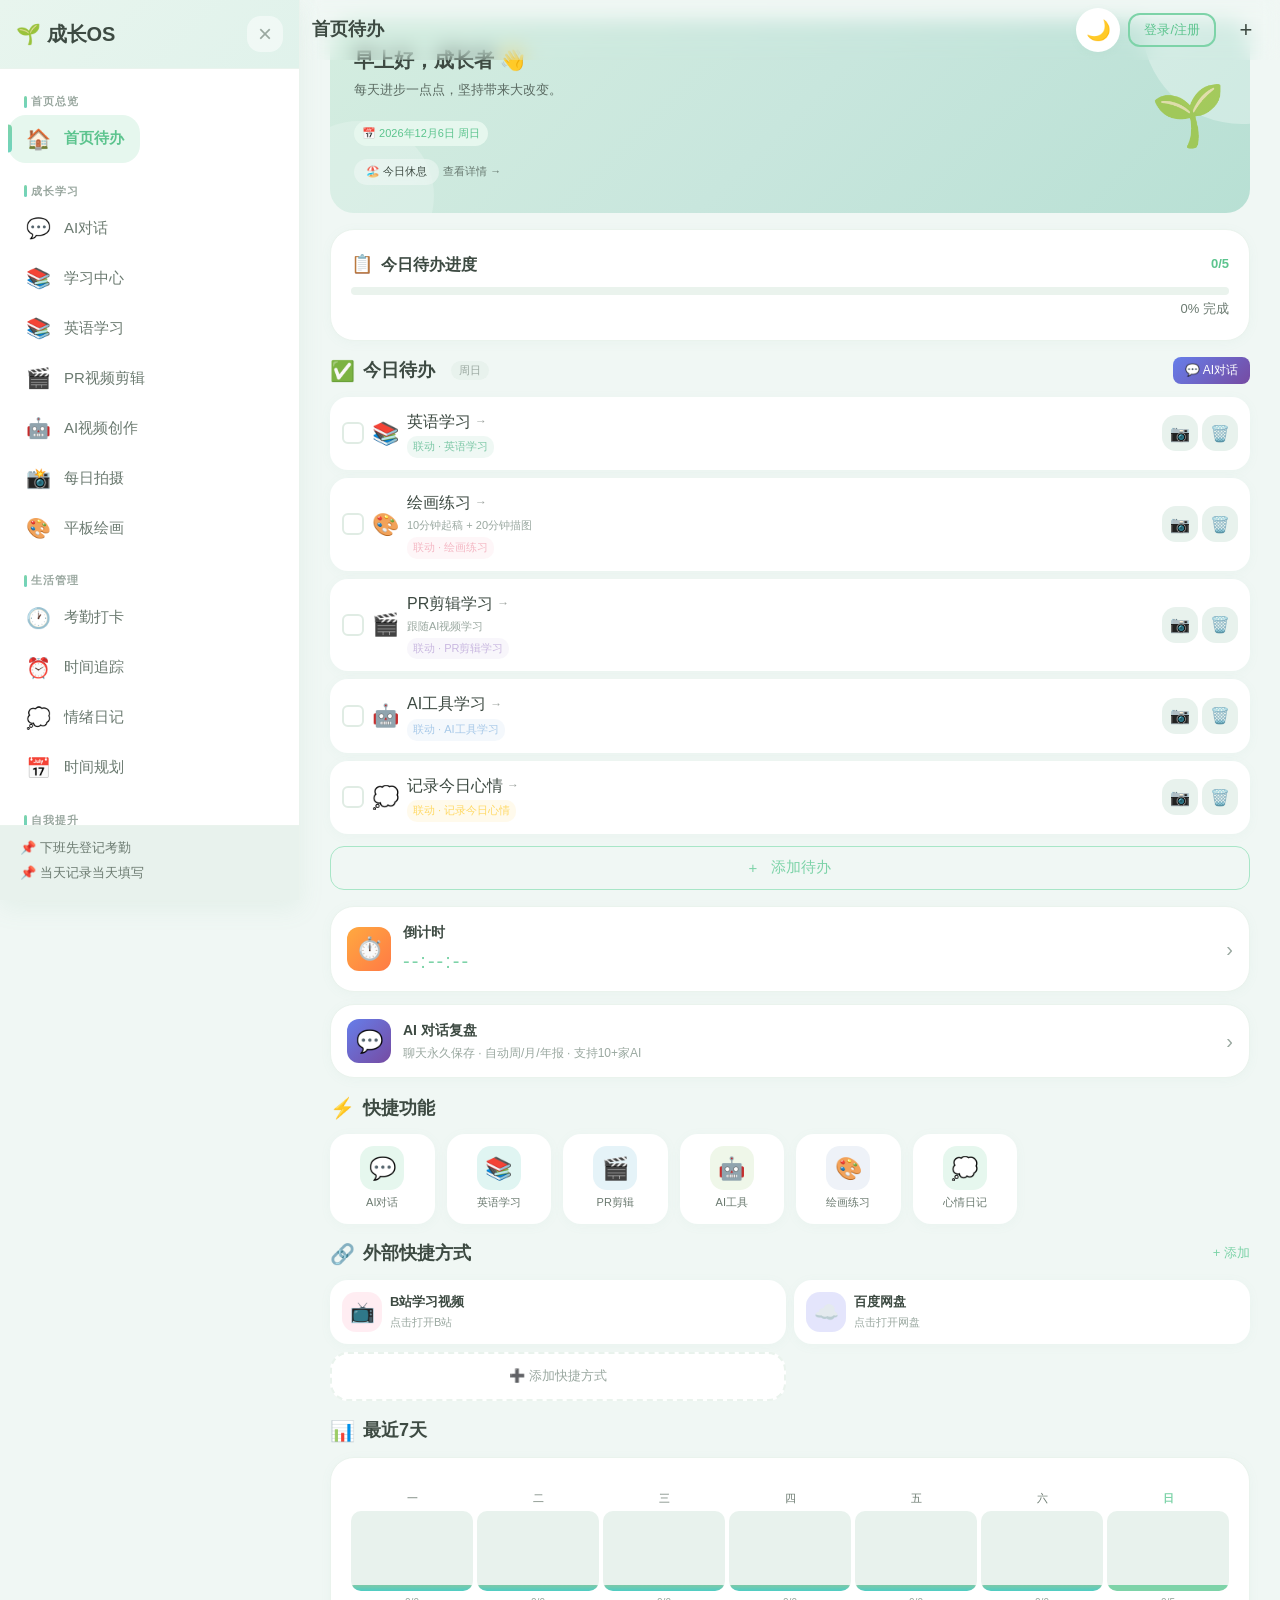
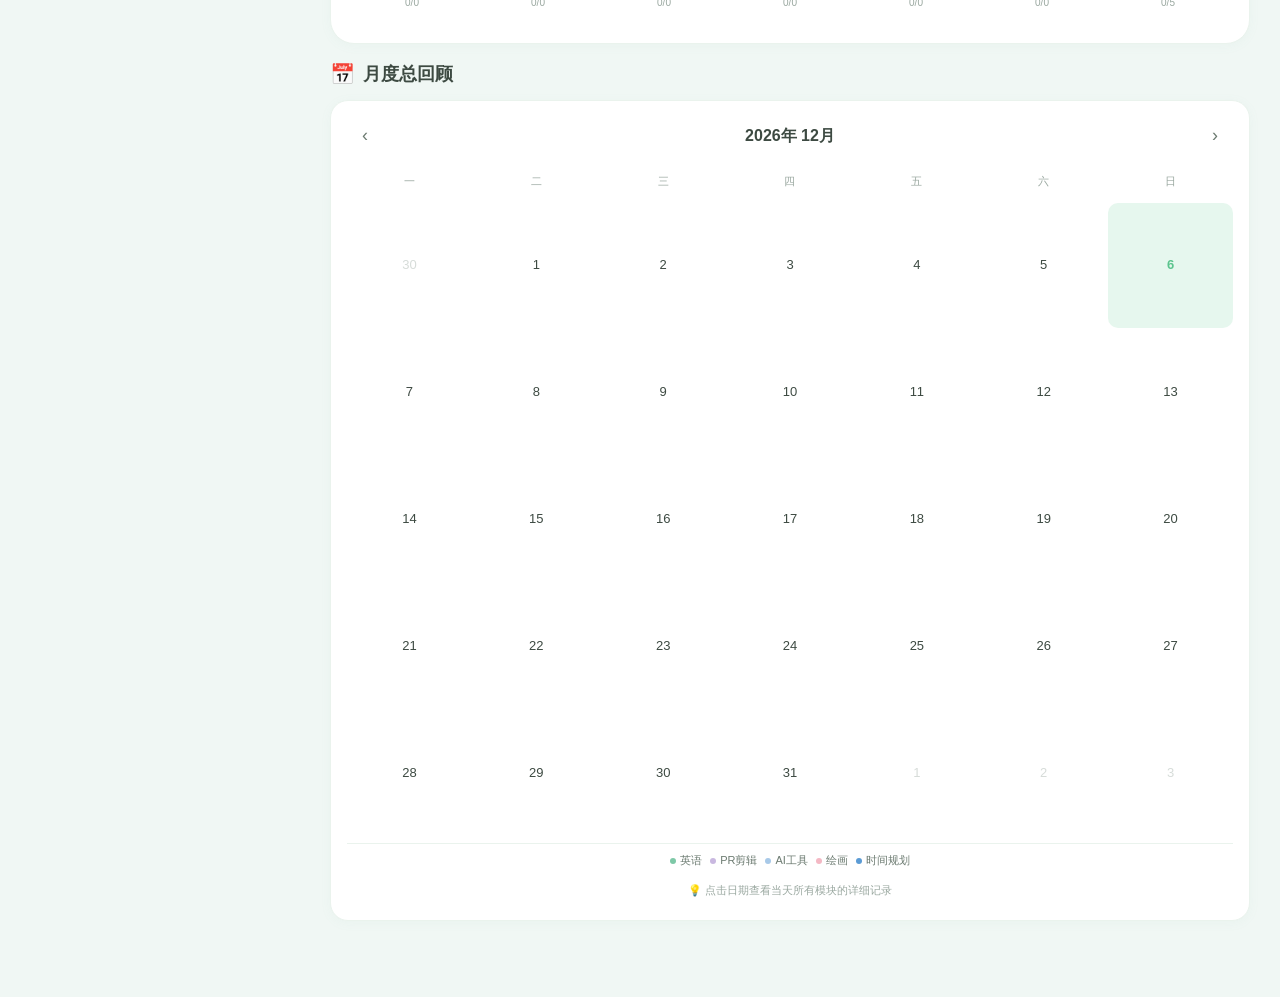
==== index.html @ b444cbfd "feat: 首页倒计时改为模块卡片样式 - 放在待办下面、AI对话上面，和AI对话卡片一样的样式 - 实时显示时间（默认显示当前时间，运行时显示倒计时） - 秒数实时跳动 - 点击跳转到时间模块的专注" ====
<!DOCTYPE html>
<html lang="zh-CN">
<head>
    <meta charset="UTF-8">
    <meta name="viewport" content="width=device-width, initial-scale=1.0, maximum-scale=1.0, user-scalable=no">
    <meta name="theme-color" content="#f8f5f0">
    <meta name="apple-mobile-web-app-capable" content="yes">
    <meta name="apple-mobile-web-app-status-bar-style" content="default">
    <meta name="apple-mobile-web-app-title" content="成长OS">
    <title>个人成长操作系统</title>
    
    
    
    
    <style>
        /* 用户菜单样式 */
        .user-menu-container {
            position: relative;
        }
        .user-avatar-btn {
            width: 36px;
            height: 36px;
            border-radius: 50%;
            border: none;
            background: linear-gradient(135deg, #7dd3a8 0%, #6fd3c0 100%);
            color: #fff;
            font-size: 14px;
            font-weight: 600;
            cursor: pointer;
            display: flex;
            align-items: center;
            justify-content: center;
            transition: all 0.3s ease;
        }
        .user-avatar-btn:hover {
            transform: scale(1.05);
            box-shadow: 0 2px 8px rgba(125, 211, 168, 0.4);
        }
        .login-btn {
            padding: 6px 14px;
            border-radius: 12px;
            border: 2px solid #7dd3a8;
            background: transparent;
            color: #5cc48e;
            font-size: 13px;
            font-weight: 500;
            cursor: pointer;
            transition: all 0.3s ease;
        }
        .login-btn:hover {
            background: #7dd3a8;
            color: #fff;
        }
        .user-dropdown {
            position: absolute;
            top: calc(100% + 8px);
            right: 0;
            min-width: 220px;
            background: #fff;
            border-radius: 14px;
            box-shadow: 0 4px 16px rgba(120, 180, 150, 0.15);
            padding: 8px;
            z-index: 1000;
            opacity: 0;
            visibility: hidden;
            transform: translateY(-8px);
            transition: all 0.2s ease;
        }
        .user-dropdown.show {
            opacity: 1;
            visibility: visible;
            transform: translateY(0);
        }
        .user-dropdown-header {
            padding: 12px;
            border-bottom: 1px solid #e0ece4;
            margin-bottom: 4px;
        }
        .user-dropdown-email {
            font-size: 13px;
            font-weight: 500;
            color: #3d4a42;
            margin-bottom: 2px;
        }
        .user-dropdown-status {
            font-size: 12px;
            color: #6b7a70;
            display: flex;
            align-items: center;
            gap: 4px;
        }
        .sync-status-dot {
            width: 6px;
            height: 6px;
            border-radius: 50%;
            background: #9aa8a0;
        }
        .sync-status-dot.syncing {
            background: #f0c987;
            animation: pulse 1.5s infinite;
        }
        .sync-status-dot.success {
            background: #7dd3a8;
        }
        .sync-status-dot.error {
            background: #e8a0a0;
        }
        @keyframes pulse {
            0%, 100% { opacity: 1; }
            50% { opacity: 0.5; }
        }
        .user-dropdown-item {
            display: flex;
            align-items: center;
            gap: 10px;
            padding: 10px 12px;
            border-radius: 10px;
            font-size: 14px;
            color: #3d4a42;
            cursor: pointer;
            transition: background 0.2s ease;
            border: none;
            background: transparent;
            width: 100%;
            text-align: left;
        }
        .user-dropdown-item:hover {
            background: #f0f7f4;
        }
        .user-dropdown-item.danger {
            color: #e57373;
        }
        .user-dropdown-item.danger:hover {
            background: #fbeaea;
        }
        .user-dropdown-divider {
            height: 1px;
            background: #e0ece4;
            margin: 4px 0;
        }
        .sync-indicator {
            display: inline-flex;
            align-items: center;
            gap: 4px;
            font-size: 12px;
        }
    </style>
  <style>

/* css/style.css */
/* ============================================
   个人成长操作系统 - 全局基础样式
   风格：柔和治愈、清新薄荷绿、大圆角、细腻阴影
   ============================================ */

/* ---------- CSS变量：浅色主题（薄荷绿治愈系） ---------- */
:root {
    /* 主色调 - 清新薄荷绿 */
    --color-bg: #f0f7f4;
    --color-bg-secondary: #e8f2ed;
    --color-surface: #ffffff;
    --color-surface-hover: #f5faf7;
    
    /* 主色 - 薄荷嫩绿 */
    --color-primary: #7dd3a8;
    --color-primary-light: #a8e6c7;
    --color-primary-dark: #5cc48e;
    --color-primary-bg: #e6f7ee;
    
    /* 辅助色 - 青薄荷 */
    --color-secondary: #7fd4c7;
    --color-secondary-light: #a8e5dc;
    --color-secondary-bg: #e0f5f2;
    
    /* 点缀色 - 淡青蓝 */
    --color-accent: #8ecde0;
    --color-accent-light: #b3e0ed;
    --color-accent-bg: #e5f3f8;
    
    /* 点缀色 - 暖黄绿 */
    --color-warm: #b8e0a0;
    --color-warm-light: #d0edbf;
    --color-warm-bg: #eff7e9;
    
    /* 点缀色 - 淡紫 */
    --color-purple: #b8c8e0;
    --color-purple-light: #d0dcf0;
    --color-purple-bg: #eef2f8;
    
    /* 渐变 - 顶部横幅 */
    --gradient-banner: linear-gradient(135deg, #d4ede0 0%, #c8e6dd 50%, #b8e0d4 100%);
    --gradient-banner-light: linear-gradient(135deg, #e8f5ee 0%, #e0f2eb 100%);
    --gradient-primary: linear-gradient(135deg, #7dd3a8 0%, #6fd3c0 100%);
    --gradient-card: linear-gradient(135deg, #ffffff 0%, #f8fcf9 100%);
    
    /* 文字颜色 */
    --color-text: #3d4a42;
    --color-text-secondary: #6b7a70;
    --color-text-muted: #9aa8a0;
    --color-text-light: #ffffff;
    
    /* 边框与分割线 */
    --color-border: #e0ece4;
    --color-border-light: #eaf3ed;
    
    /* 状态色 */
    --color-success: #7dd3a8;
    --color-success-bg: #e6f7ee;
    --color-warning: #f0c987;
    --color-warning-bg: #fdf3e2;
    --color-danger: #e8a0a0;
    --color-danger-bg: #fbeaea;
    --color-info: #7fd4c7;
    --color-info-bg: #e0f5f2;
    
    /* 阴影 - 更柔和细腻 */
    --shadow-sm: 0 2px 8px rgba(120, 180, 150, 0.06);
    --shadow-md: 0 4px 16px rgba(120, 180, 150, 0.08);
    --shadow-lg: 0 8px 24px rgba(120, 180, 150, 0.1);
    --shadow-card: 0 2px 12px rgba(120, 180, 150, 0.05);
    --shadow-hover: 0 6px 20px rgba(120, 180, 150, 0.12);
    
    /* 圆角 - 更大更圆润 */
    --radius-sm: 10px;
    --radius-md: 14px;
    --radius-lg: 18px;
    --radius-xl: 24px;
    --radius-2xl: 28px;
    --radius-full: 999px;
    
    /* 间距 - 更宽松舒适 */
    --spacing-xs: 4px;
    --spacing-sm: 8px;
    --spacing-md: 12px;
    --spacing-lg: 16px;
    --spacing-xl: 20px;
    --spacing-2xl: 24px;
    --spacing-3xl: 32px;
    
    /* 字体大小 */
    --font-xs: 11px;
    --font-sm: 13px;
    --font-base: 15px;
    --font-md: 16px;
    --font-lg: 18px;
    --font-xl: 20px;
    --font-2xl: 24px;
    --font-3xl: 28px;
    
    /* 导航高度 */
    --top-nav-height: 60px;
    --bottom-nav-height: 68px;
    --sidebar-width: 260px;
    
    /* 过渡动画 */
    --transition-fast: 0.2s ease;
    --transition-base: 0.3s ease;
    --transition-slow: 0.4s ease;
    
    /* 触控尺寸 */
    --touch-min: 44px;
}

/* ---------- 深色主题（深青+嫩绿系） ---------- */
[data-theme="dark"] {
    /* 主色调 - 深色背景 */
    --color-bg: #1a2420;
    --color-bg-secondary: #1f2b26;
    --color-surface: #24332c;
    --color-surface-hover: #2a3d34;
    
    /* 主色 - 嫩绿色（深色版更鲜亮） */
    --color-primary: #6dd49a;
    --color-primary-light: #8ee0b3;
    --color-primary-dark: #4fc485;
    --color-primary-bg: #1e3a2c;
    
    /* 辅助色 - 青色 */
    --color-secondary: #5cc9c6;
    --color-secondary-light: #7dd8d5;
    --color-secondary-bg: #1c3a39;
    
    /* 点缀色 - 青蓝色 */
    --color-accent: #6cb8d9;
    --color-accent-light: #8dcbe3;
    --color-accent-bg: #1d3340;
    
    /* 点缀色 - 暖嫩绿 */
    --color-warm: #a8d890;
    --color-warm-light: #c2e5af;
    --color-warm-bg: #2a3a22;
    
    /* 点缀色 - 青紫 */
    --color-purple: #9ab8d0;
    --color-purple-light: #b5cde0;
    --color-purple-bg: #253340;
    
    /* 文字颜色 */
    --color-text: #e0ebe4;
    --color-text-secondary: #a8b8ae;
    --color-text-muted: #7a8a80;
    --color-text-light: #ffffff;
    
    /* 边框与分割线 */
    --color-border: #35483e;
    --color-border-light: #2c3d34;
    
    /* 状态色 */
    --color-success: #6dd49a;
    --color-success-bg: #1e3a2c;
    --color-warning: #e8b86a;
    --color-warning-bg: #3a2e1c;
    --color-danger: #e08888;
    --color-danger-bg: #3a2222;
    --color-info: #5cc9c6;
    --color-info-bg: #1c3a39;
    
    /* 阴影 - 深色更柔和 */
    --shadow-sm: 0 2px 8px rgba(0, 0, 0, 0.2);
    --shadow-md: 0 4px 16px rgba(0, 0, 0, 0.25);
    --shadow-lg: 0 8px 24px rgba(0, 0, 0, 0.3);
    --shadow-card: 0 2px 12px rgba(0, 0, 0, 0.15);
}

/* 主题切换过渡动画 */
body, .card, .btn, input, textarea, select {
    transition: background-color var(--transition-base),
                color var(--transition-base),
                border-color var(--transition-base),
                box-shadow var(--transition-base);
}

/* 主题切换按钮 */
.theme-toggle {
    width: var(--touch-min);
    height: var(--touch-min);
    display: flex;
    align-items: center;
    justify-content: center;
    border: none;
    background: var(--color-surface);
    color: var(--color-text);
    border-radius: var(--radius-full);
    cursor: pointer;
    font-size: 20px;
    box-shadow: var(--shadow-sm);
    transition: all var(--transition-fast);
}

.theme-toggle:hover {
    background: var(--color-surface-hover);
    transform: scale(1.05);
}

.theme-toggle:active {
    transform: scale(0.95);
}

/* ---------- 全局重置 ---------- */
* {
    margin: 0;
    padding: 0;
    box-sizing: border-box;
    -webkit-tap-highlight-color: transparent;
}

html {
    font-size: 15px;
    -webkit-text-size-adjust: 100%;
    scroll-behavior: smooth;
}

body {
    font-family: -apple-system, BlinkMacSystemFont, "PingFang SC", "Hiragino Sans GB",
                 "Microsoft YaHei", "Helvetica Neue", Helvetica, Arial, sans-serif;
    font-size: var(--font-base);
    color: var(--color-text);
    background-color: var(--color-bg);
    line-height: 1.6;
    min-height: 100vh;
    overflow-x: hidden;
    -webkit-font-smoothing: antialiased;
    -moz-osx-font-smoothing: grayscale;
}

/* 滚动条样式 */
::-webkit-scrollbar {
    width: 6px;
    height: 6px;
}

::-webkit-scrollbar-track {
    background: transparent;
}

::-webkit-scrollbar-thumb {
    background: var(--color-border);
    border-radius: var(--radius-full);
}

::-webkit-scrollbar-thumb:hover {
    background: var(--color-text-muted);
}

/* 基础元素 */
h1, h2, h3, h4, h5, h6 {
    font-weight: 600;
    color: var(--color-text);
    line-height: 1.4;
}

h1 { font-size: var(--font-2xl); }
h2 { font-size: var(--font-xl); }
h3 { font-size: var(--font-lg); }
h4 { font-size: var(--font-md); }
h5 { font-size: var(--font-base); }
h6 { font-size: var(--font-sm); }

p {
    margin-bottom: var(--spacing-sm);
}

a {
    color: var(--color-primary-dark);
    text-decoration: none;
    transition: color var(--transition-fast);
}

a:hover {
    color: var(--color-primary);
}

img {
    max-width: 100%;
    height: auto;
    display: block;
}

ul, ol {
    list-style: none;
}

button {
    font-family: inherit;
    font-size: inherit;
    cursor: pointer;
    border: none;
    background: none;
    color: inherit;
    outline: none;
}

input, textarea, select {
    font-family: inherit;
    font-size: inherit;
    color: inherit;
    outline: none;
}

/* ---------- 布局容器 ---------- */
.main-content {
    min-height: 100vh;
    padding-top: var(--top-nav-height);
    padding-bottom: calc(var(--bottom-nav-height) + var(--spacing-md));
    transition: transform var(--transition-base);
}

.main-content.sidebar-open {
    transform: translateX(var(--sidebar-width));
}

.page-container {
    padding: var(--spacing-lg);
    max-width: 100%;
    margin: 0 auto;
}

/* ---------- 顶部导航栏 ---------- */
.top-header {
    position: fixed;
    top: 0;
    left: 0;
    right: 0;
    height: var(--top-nav-height);
    background: var(--color-surface);
    border-bottom: 1px solid var(--color-border-light);
    display: flex;
    align-items: center;
    justify-content: space-between;
    padding: 0 var(--spacing-md);
    z-index: 100;
    backdrop-filter: blur(10px);
    -webkit-backdrop-filter: blur(10px);
    background: color-mix(in srgb, var(--color-surface) 90%, transparent);
}

.header-actions {
    display: flex;
    align-items: center;
    gap: var(--spacing-sm);
}

.menu-btn,
.add-btn {
    width: var(--touch-min);
    height: var(--touch-min);
    display: flex;
    align-items: center;
    justify-content: center;
    font-size: 22px;
    color: var(--color-text);
    border-radius: var(--radius-md);
    background: none;
    border: none;
    cursor: pointer;
    transition: all var(--transition-fast);
}

.menu-btn:hover,
.add-btn:hover {
    background: var(--color-bg-secondary);
}

.menu-btn:active,
.add-btn:active {
    background: var(--color-bg-secondary);
    transform: scale(0.95);
}

.page-title {
    font-size: var(--font-lg);
    font-weight: 600;
    color: var(--color-text);
}

/* ---------- 侧边导航栏 ---------- */
.sidebar {
    position: fixed;
    top: 0;
    left: 0;
    width: var(--sidebar-width);
    height: 100vh;
    background: var(--color-surface);
    border-right: 1px solid var(--color-border-light);
    z-index: 200;
    transform: translateX(-100%);
    transition: transform var(--transition-base);
    display: flex;
    flex-direction: column;
    box-shadow: var(--shadow-lg);
}

.sidebar.open {
    transform: translateX(0);
}

.sidebar-header {
    display: flex;
    align-items: center;
    justify-content: space-between;
    padding: var(--spacing-lg);
    border-bottom: 1px solid var(--color-border-light);
    min-height: var(--top-nav-height);
    background: var(--gradient-banner-light);
}

.logo {
    font-size: var(--font-xl);
    font-weight: 700;
    color: var(--color-text);
    display: flex;
    align-items: center;
    gap: var(--spacing-sm);
}

.logo-icon {
    font-size: 24px;
}

.sidebar-close {
    width: 36px;
    height: 36px;
    display: flex;
    align-items: center;
    justify-content: center;
    font-size: 24px;
    color: var(--color-text-muted);
    border-radius: var(--radius-md);
    transition: all var(--transition-fast);
    background: rgba(255, 255, 255, 0.5);
}

.sidebar-close:hover {
    background: rgba(255, 255, 255, 0.8);
    color: var(--color-text);
}

.sidebar-close:active {
    transform: scale(0.95);
}

.sidebar-nav {
    flex: 1;
    overflow-y: auto;
    padding: var(--spacing-md) var(--spacing-sm);
}

.sidebar-nav-item {
    display: flex;
    align-items: center;
    padding: var(--spacing-md) var(--spacing-lg);
    color: var(--color-text-secondary);
    font-size: var(--font-base);
    border-radius: var(--radius-lg);
    transition: all var(--transition-fast);
    cursor: pointer;
    gap: var(--spacing-md);
    position: relative;
    margin-bottom: 2px;
}

.sidebar-nav-item .nav-icon {
    font-size: 20px;
    width: 28px;
    text-align: center;
}

.sidebar-nav-item:hover {
    background: var(--color-bg-secondary);
    color: var(--color-text);
}

.sidebar-nav-item.active {
    background: var(--color-primary-bg);
    color: var(--color-primary-dark);
    font-weight: 600;
}

.sidebar-nav-item.active::before {
    content: '';
    position: absolute;
    left: 0;
    top: 50%;
    transform: translateY(-50%);
    width: 4px;
    height: 60%;
    background: var(--gradient-primary);
    border-radius: 0 var(--radius-sm) var(--radius-sm) 0;
}

.nav-category {
    margin-bottom: var(--spacing-sm);
}

.nav-category-title {
    padding: var(--spacing-md) var(--spacing-lg) var(--spacing-xs);
    font-size: var(--font-xs);
    font-weight: 700;
    color: var(--color-text-muted);
    text-transform: uppercase;
    letter-spacing: 1px;
    display: flex;
    align-items: center;
    gap: var(--spacing-xs);
}

.nav-category-title::before {
    content: '';
    width: 3px;
    height: 12px;
    background: var(--gradient-primary);
    border-radius: var(--radius-full);
}

.sidebar-footer {
    padding: var(--spacing-md) var(--spacing-lg);
    border-top: 1px solid var(--color-border-light);
    background: var(--color-bg-secondary);
}

.global-tips {
    font-size: var(--font-sm);
    color: var(--color-text-secondary);
}

.global-tips p {
    margin-bottom: var(--spacing-xs);
    padding-left: var(--spacing-xs);
}

/* ---------- 遮罩层 ---------- */
.overlay {
    position: fixed;
    top: 0;
    left: 0;
    right: 0;
    bottom: 0;
    background: rgba(74, 69, 64, 0.4);
    z-index: 150;
    opacity: 0;
    visibility: hidden;
    transition: all var(--transition-base);
}

.overlay.show {
    opacity: 1;
    visibility: visible;
}

/* ---------- 底部导航栏 ---------- */
.bottom-nav {
    position: fixed;
    bottom: 0;
    left: 0;
    right: 0;
    height: var(--bottom-nav-height);
    background: var(--color-surface);
    border-top: 1px solid var(--color-border-light);
    display: flex;
    align-items: stretch;
    justify-content: space-around;
    z-index: 100;
    backdrop-filter: blur(10px);
    -webkit-backdrop-filter: blur(10px);
    background: color-mix(in srgb, var(--color-surface) 95%, transparent);
    padding-bottom: env(safe-area-inset-bottom);
}

.bottom-nav-item {
    flex: 1;
    display: flex;
    flex-direction: column;
    align-items: center;
    justify-content: center;
    gap: 2px;
    color: var(--color-text-muted);
    font-size: var(--font-xs);
    transition: all var(--transition-fast);
    position: relative;
}

.bottom-nav-item .nav-icon {
    font-size: 22px;
    line-height: 1;
}

.bottom-nav-item.active {
    color: var(--color-primary-dark);
}

.bottom-nav-item.active .nav-icon {
    transform: scale(1.1);
}

.bottom-nav-item:active {
    transform: scale(0.95);
}

/* ---------- 卡片式布局 ---------- */
.card {
    background: var(--color-surface);
    border-radius: var(--radius-xl);
    box-shadow: var(--shadow-card);
    padding: var(--spacing-xl);
    margin-bottom: var(--spacing-lg);
    transition: all var(--transition-base);
    border: 1px solid var(--color-border-light);
    position: relative;
    overflow: hidden;
}

.card::before {
    content: '';
    position: absolute;
    top: 0;
    left: 0;
    right: 0;
    height: 3px;
    background: var(--gradient-primary);
    opacity: 0;
    transition: opacity var(--transition-base);
}

.card:hover {
    box-shadow: var(--shadow-hover);
    transform: translateY(-2px);
}

.card:hover::before {
    opacity: 1;
}

.card-header {
    display: flex;
    align-items: center;
    justify-content: space-between;
    margin-bottom: var(--spacing-md);
}

.card-title {
    font-size: var(--font-md);
    font-weight: 600;
    color: var(--color-text);
    display: flex;
    align-items: center;
    gap: var(--spacing-sm);
}

.card-title .icon {
    font-size: var(--font-lg);
}

.card-subtitle {
    font-size: var(--font-sm);
    color: var(--color-text-muted);
    margin-top: 2px;
}

.card-body {
    color: var(--color-text-secondary);
    font-size: var(--font-base);
    line-height: 1.6;
}

.card-footer {
    margin-top: var(--spacing-md);
    padding-top: var(--spacing-md);
    border-top: 1px solid var(--color-border-light);
    display: flex;
    align-items: center;
    justify-content: space-between;
}

/* 问候横幅卡片 */
.greeting-banner {
    background: var(--gradient-banner);
    border-radius: var(--radius-xl);
    padding: var(--spacing-2xl);
    margin-bottom: var(--spacing-xl);
    position: relative;
    overflow: hidden;
    color: var(--color-text);
}

.greeting-banner::before {
    content: '';
    position: absolute;
    top: -50%;
    right: -10%;
    width: 200px;
    height: 200px;
    background: rgba(255, 255, 255, 0.3);
    border-radius: 50%;
}

.greeting-banner::after {
    content: '';
    position: absolute;
    bottom: -30%;
    left: -5%;
    width: 150px;
    height: 150px;
    background: rgba(255, 255, 255, 0.2);
    border-radius: 50%;
}

.greeting-banner-content {
    position: relative;
    z-index: 1;
}

.greeting-title {
    font-size: var(--font-xl);
    font-weight: 700;
    margin-bottom: var(--spacing-xs);
}

.greeting-subtitle {
    font-size: var(--font-sm);
    opacity: 0.8;
    margin-bottom: var(--spacing-md);
}

.greeting-date {
    display: inline-block;
    padding: var(--spacing-xs) var(--spacing-md);
    background: rgba(255, 255, 255, 0.4);
    border-radius: var(--radius-full);
    font-size: var(--font-xs);
    font-weight: 500;
    backdrop-filter: blur(10px);
}

/* 考勤快捷打卡 */
.quick-attendance {
    margin-top: var(--spacing-md);
    position: relative;
    z-index: 1;
}

.qa-buttons {
    display: flex;
    gap: var(--spacing-sm);
    margin-bottom: var(--spacing-xs);
}

.qa-btn {
    flex: 1;
    display: flex;
    flex-direction: column;
    align-items: center;
    justify-content: center;
    gap: 2px;
    padding: var(--spacing-sm) var(--spacing-md);
    background: rgba(255, 255, 255, 0.35);
    border: 1px solid rgba(255, 255, 255, 0.4);
    border-radius: var(--radius-lg);
    font-size: var(--font-xs);
    font-weight: 500;
    color: var(--color-text);
    cursor: pointer;
    backdrop-filter: blur(10px);
    transition: all var(--transition-base);
    -webkit-tap-highlight-color: transparent;
}

.qa-btn:hover:not(:disabled) {
    background: rgba(255, 255, 255, 0.5);
    transform: translateY(-1px);
}

.qa-btn:active:not(:disabled) {
    transform: translateY(0);
    background: rgba(255, 255, 255, 0.6);
}

.qa-btn:disabled {
    cursor: default;
    opacity: 0.85;
}

.qa-btn-done {
    background: rgba(255, 255, 255, 0.25);
    border-color: rgba(255, 255, 255, 0.3);
}

.qa-btn-icon {
    font-size: var(--font-md);
    line-height: 1;
}

.qa-btn-text {
    font-size: var(--font-xs);
    font-weight: 600;
}

.qa-btn-time {
    font-size: 10px;
    opacity: 0.7;
    font-weight: 400;
}

.qa-rest-day {
    display: inline-block;
    padding: var(--spacing-xs) var(--spacing-md);
    background: rgba(255, 255, 255, 0.35);
    border-radius: var(--radius-full);
    font-size: var(--font-xs);
    font-weight: 500;
    backdrop-filter: blur(10px);
    margin-bottom: var(--spacing-xs);
}

.qa-detail-link {
    display: inline-block;
    font-size: 11px;
    color: var(--color-text);
    opacity: 0.7;
    cursor: pointer;
    text-decoration: none;
    transition: opacity var(--transition-base);
    -webkit-tap-highlight-color: transparent;
}

.qa-detail-link:hover {
    opacity: 1;
}

/* 数据统计卡片 */
.stat-card {
    background: var(--color-surface);
    border-radius: var(--radius-lg);
    padding: var(--spacing-lg);
    box-shadow: var(--shadow-card);
    transition: all var(--transition-base);
    border: 1px solid var(--color-border-light);
    position: relative;
    overflow: hidden;
}

.stat-card:hover {
    box-shadow: var(--shadow-hover);
    transform: translateY(-2px);
}

.stat-card .stat-icon {
    width: 40px;
    height: 40px;
    border-radius: var(--radius-md);
    display: flex;
    align-items: center;
    justify-content: center;
    font-size: 20px;
    margin-bottom: var(--spacing-sm);
}

.stat-card .stat-value {
    font-size: var(--font-2xl);
    font-weight: 700;
    color: var(--color-text);
    line-height: 1.2;
    margin-bottom: var(--spacing-xs);
}

.stat-card .stat-label {
    font-size: var(--font-sm);
    color: var(--color-text-muted);
}

.stat-card .stat-trend {
    font-size: var(--font-xs);
    margin-top: var(--spacing-xs);
}

.stat-card .stat-trend.up {
    color: var(--color-success);
}

.stat-card .stat-trend.down {
    color: var(--color-danger);
}

/* ---------- 按钮样式 ---------- */
.btn {
    display: inline-flex;
    align-items: center;
    justify-content: center;
    gap: var(--spacing-sm);
    padding: var(--spacing-sm) var(--spacing-lg);
    font-size: var(--font-base);
    font-weight: 500;
    border-radius: var(--radius-md);
    border: none;
    cursor: pointer;
    transition: all var(--transition-fast);
    min-height: var(--touch-min);
    text-align: center;
    white-space: nowrap;
    user-select: none;
}

.btn:active {
    transform: scale(0.97);
}

.btn-primary {
    background: var(--color-primary);
    color: var(--color-text-light);
    box-shadow: 0 2px 8px rgba(126, 200, 167, 0.3);
}

.btn-primary:hover {
    background: var(--color-primary-dark);
}

.btn-secondary {
    background: var(--color-secondary-bg);
    color: var(--color-secondary);
}

.btn-secondary:hover {
    background: var(--color-secondary-light);
    color: var(--color-text-light);
}

.btn-outline {
    background: transparent;
    color: var(--color-primary);
    border: 1.5px solid var(--color-primary-light);
}

.btn-outline:hover {
    background: var(--color-primary-bg);
}

.btn-ghost {
    background: var(--color-bg-secondary);
    color: var(--color-text-secondary);
}

.btn-ghost:hover {
    background: var(--color-border-light);
    color: var(--color-text);
}

.btn-danger {
    background: var(--color-danger-bg);
    color: var(--color-danger);
}

.btn-danger:hover {
    background: var(--color-danger);
    color: var(--color-text-light);
}

.btn-sm {
    padding: var(--spacing-xs) var(--spacing-md);
    font-size: var(--font-sm);
    min-height: 32px;
    border-radius: var(--radius-sm);
}

.btn-lg {
    padding: var(--spacing-md) var(--spacing-2xl);
    font-size: var(--font-md);
    min-height: 52px;
    border-radius: var(--radius-lg);
}

.btn-block {
    display: flex;
    width: 100%;
}

.btn-icon {
    width: var(--touch-min);
    height: var(--touch-min);
    padding: 0;
    border-radius: var(--radius-md);
    font-size: 18px;
}

.btn-icon.btn-sm {
    width: 32px;
    height: 32px;
    font-size: 14px;
}

.btn:disabled {
    opacity: 0.5;
    cursor: not-allowed;
    transform: none;
}

/* ---------- 输入框样式 ---------- */
.form-group {
    margin-bottom: var(--spacing-lg);
}

.form-label {
    display: block;
    font-size: var(--font-sm);
    font-weight: 500;
    color: var(--color-text-secondary);
    margin-bottom: var(--spacing-xs);
}

.form-input,
.form-textarea,
.form-select {
    width: 100%;
    padding: var(--spacing-sm) var(--spacing-md);
    font-size: var(--font-base);
    color: var(--color-text);
    background: var(--color-bg-secondary);
    border: 1.5px solid var(--color-border-light);
    border-radius: var(--radius-md);
    transition: all var(--transition-fast);
    min-height: var(--touch-min);
}

.form-input:focus,
.form-textarea:focus,
.form-select:focus {
    border-color: var(--color-primary-light);
    background: var(--color-surface);
    box-shadow: 0 0 0 3px var(--color-primary-bg);
}

.form-input::placeholder,
.form-textarea::placeholder {
    color: var(--color-text-muted);
}

.form-textarea {
    resize: vertical;
    min-height: 100px;
    line-height: 1.6;
    padding-top: var(--spacing-md);
}

.form-select {
    appearance: none;
    -webkit-appearance: none;
    background-image: url("data:image/svg+xml,%3Csvg xmlns='http://www.w3.org/2000/svg' width='12' height='12' viewBox='0 0 12 12'%3E%3Cpath fill='%23a8a39d' d='M6 8L1 3h10z'/%3E%3C/svg%3E");
    background-repeat: no-repeat;
    background-position: right var(--spacing-md) center;
    padding-right: var(--spacing-2xl);
    cursor: pointer;
}

.form-input.error,
.form-textarea.error,
.form-select.error {
    border-color: var(--color-danger);
    background: var(--color-danger-bg);
}

.form-error {
    font-size: var(--font-xs);
    color: var(--color-danger);
    margin-top: var(--spacing-xs);
}

.form-hint {
    font-size: var(--font-xs);
    color: var(--color-text-muted);
    margin-top: var(--spacing-xs);
}

/* 输入框前缀/后缀 */
.input-group {
    display: flex;
    align-items: stretch;
    border: 1.5px solid var(--color-border-light);
    border-radius: var(--radius-md);
    overflow: hidden;
    background: var(--color-bg-secondary);
    transition: all var(--transition-fast);
}

.input-group:focus-within {
    border-color: var(--color-primary-light);
    background: var(--color-surface);
    box-shadow: 0 0 0 3px var(--color-primary-bg);
}

.input-group .form-input {
    border: none;
    background: transparent;
    flex: 1;
}

.input-group .form-input:focus {
    box-shadow: none;
}

.input-group-prepend,
.input-group-append {
    display: flex;
    align-items: center;
    padding: 0 var(--spacing-md);
    color: var(--color-text-muted);
    font-size: var(--font-base);
    background: transparent;
}

/* ---------- 复选框与单选框 ---------- */
.checkbox,
.radio {
    display: inline-flex;
    align-items: center;
    gap: var(--spacing-sm);
    cursor: pointer;
    user-select: none;
    min-height: var(--touch-min);
    font-size: var(--font-base);
    color: var(--color-text);
}

.checkbox input,
.radio input {
    position: absolute;
    opacity: 0;
    width: 0;
    height: 0;
}

.checkbox-mark,
.radio-mark {
    width: 22px;
    height: 22px;
    border: 2px solid var(--color-border);
    border-radius: var(--radius-sm);
    background: var(--color-surface);
    display: flex;
    align-items: center;
    justify-content: center;
    transition: all var(--transition-fast);
    flex-shrink: 0;
}

.radio-mark {
    border-radius: 50%;
}

.checkbox input:checked + .checkbox-mark,
.radio input:checked + .radio-mark {
    background: var(--color-primary);
    border-color: var(--color-primary);
}

.checkbox input:checked + .checkbox-mark::after {
    content: '✓';
    color: white;
    font-size: 14px;
    font-weight: bold;
    line-height: 1;
}

.radio input:checked + .radio-mark::after {
    content: '';
    width: 8px;
    height: 8px;
    background: white;
    border-radius: 50%;
}

.checkbox input:focus + .checkbox-mark,
.radio input:focus + .radio-mark {
    box-shadow: 0 0 0 3px var(--color-primary-bg);
}

.checkbox input:disabled + .checkbox-mark,
.radio input:disabled + .radio-mark {
    opacity: 0.5;
    cursor: not-allowed;
}

/* 开关样式 */
.switch {
    position: relative;
    display: inline-block;
    width: 48px;
    height: 28px;
    flex-shrink: 0;
}

.switch input {
    opacity: 0;
    width: 0;
    height: 0;
}

.switch-slider {
    position: absolute;
    cursor: pointer;
    top: 0;
    left: 0;
    right: 0;
    bottom: 0;
    background-color: var(--color-border);
    border-radius: var(--radius-full);
    transition: var(--transition-fast);
}

.switch-slider::before {
    position: absolute;
    content: "";
    height: 22px;
    width: 22px;
    left: 3px;
    bottom: 3px;
    background-color: white;
    border-radius: 50%;
    transition: var(--transition-fast);
    box-shadow: var(--shadow-sm);
}

.switch input:checked + .switch-slider {
    background-color: var(--color-primary);
}

.switch input:checked + .switch-slider::before {
    transform: translateX(20px);
}

/* ---------- 模态框 ---------- */
.modal {
    position: fixed;
    top: 0;
    left: 0;
    right: 0;
    bottom: 0;
    z-index: 300;
    display: flex;
    align-items: center;
    justify-content: center;
    padding: var(--spacing-lg);
    opacity: 0;
    visibility: hidden;
    transition: all var(--transition-base);
}

.modal.show {
    opacity: 1;
    visibility: visible;
}

.modal::before {
    content: '';
    position: absolute;
    top: 0;
    left: 0;
    right: 0;
    bottom: 0;
    background: rgba(74, 69, 64, 0.5);
    backdrop-filter: blur(4px);
}

.modal-content {
    position: relative;
    background: var(--color-surface);
    border-radius: var(--radius-xl);
    width: 100%;
    max-width: 480px;
    max-height: 85vh;
    overflow: hidden;
    display: flex;
    flex-direction: column;
    transform: translateY(20px) scale(0.95);
    transition: transform var(--transition-base);
    box-shadow: var(--shadow-lg);
}

.modal.show .modal-content {
    transform: translateY(0) scale(1);
}

.modal-header {
    display: flex;
    align-items: center;
    justify-content: space-between;
    padding: var(--spacing-lg);
    border-bottom: 1px solid var(--color-border-light);
    flex-shrink: 0;
}

.modal-header h3 {
    font-size: var(--font-lg);
    font-weight: 600;
}

.modal-close {
    width: 36px;
    height: 36px;
    display: flex;
    align-items: center;
    justify-content: center;
    font-size: 24px;
    color: var(--color-text-muted);
    border-radius: var(--radius-sm);
    transition: all var(--transition-fast);
}

.modal-close:active {
    background: var(--color-bg-secondary);
}

.modal-body {
    padding: var(--spacing-lg);
    overflow-y: auto;
    flex: 1;
}

.modal-footer {
    padding: var(--spacing-md) var(--spacing-lg);
    border-top: 1px solid var(--color-border-light);
    display: flex;
    gap: var(--spacing-md);
    justify-content: flex-end;
    flex-shrink: 0;
}

/* 登录/注册弹窗样式 */
.auth-form {
    display: none;
}
.auth-form.active {
    display: block;
}
.auth-form .form-group {
    margin-bottom: 16px;
}
.auth-form .form-label {
    display: block;
    font-size: 14px;
    font-weight: 500;
    color: var(--color-text-primary);
    margin-bottom: 6px;
}
.auth-form .form-input {
    width: 100%;
    padding: 10px 14px;
    font-size: 15px;
    border: 2px solid var(--color-border-light);
    border-radius: 12px;
    background: var(--color-bg-secondary);
    color: var(--color-text-primary);
    transition: all 0.3s ease;
    outline: none;
}
.auth-form .form-input:focus {
    border-color: var(--color-primary);
    background: var(--color-bg-primary);
}
.auth-form .form-input.error {
    border-color: #ef4444;
}
.auth-form .error-message {
    display: none;
    color: #ef4444;
    font-size: 12px;
    margin-top: 4px;
}
.auth-form .error-message.show {
    display: block;
}
.auth-form .btn-block {
    width: 100%;
    margin-top: 8px;
}
.auth-switch {
    text-align: center;
    font-size: 13px;
    color: var(--color-text-secondary);
    margin-top: 12px;
}
.auth-switch a {
    color: var(--color-primary);
    text-decoration: none;
}
.password-strength {
    display: flex;
    align-items: center;
    gap: 6px;
    margin-top: 8px;
}
.strength-bar {
    flex: 1;
    height: 4px;
    background: var(--color-border-light);
    border-radius: 2px;
    transition: all 0.3s ease;
}
.strength-bar.weak { background: #ef4444; }
.strength-bar.medium { background: #f59e0b; }
.strength-bar.strong { background: #10b981; }
#strengthText {
    font-size: 12px;
    color: var(--color-text-secondary);
    min-width: 70px;
    text-align: right;
}

/* 底部弹出式模态框（移动端友好） */
.modal-bottom .modal-content {
    position: fixed;
    bottom: 0;
    left: 0;
    right: 0;
    max-width: 100%;
    max-height: 90vh;
    border-radius: var(--radius-xl) var(--radius-xl) 0 0;
    transform: translateY(100%);
}

.modal-bottom.show .modal-content {
    transform: translateY(0);
}

/* ---------- Toast提示 ---------- */
.toast {
    position: fixed;
    top: 50%;
    left: 50%;
    transform: translate(-50%, -50%) scale(0.9);
    background: rgba(74, 69, 64, 0.9);
    color: white;
    padding: var(--spacing-md) var(--spacing-xl);
    border-radius: var(--radius-lg);
    font-size: var(--font-base);
    z-index: 500;
    opacity: 0;
    visibility: hidden;
    transition: all var(--transition-base);
    max-width: 80%;
    text-align: center;
    backdrop-filter: blur(10px);
    -webkit-backdrop-filter: blur(10px);
}

.toast.show {
    opacity: 1;
    visibility: visible;
    transform: translate(-50%, -50%) scale(1);
}

.toast.success {
    background: rgba(126, 200, 167, 0.95);
}

.toast.error {
    background: rgba(232, 160, 160, 0.95);
}

.toast.warning {
    background: rgba(240, 201, 135, 0.95);
    color: var(--color-text);
}

/* ---------- 进度条 ---------- */
.progress {
    width: 100%;
    height: 8px;
    background: var(--color-border-light);
    border-radius: var(--radius-full);
    overflow: hidden;
}

.progress-bar {
    height: 100%;
    background: linear-gradient(90deg, var(--color-primary-light), var(--color-primary));
    border-radius: var(--radius-full);
    transition: width var(--transition-slow) ease;
    position: relative;
}

.progress-bar::after {
    content: '';
    position: absolute;
    top: 0;
    left: 0;
    right: 0;
    bottom: 0;
    background: linear-gradient(90deg, transparent, rgba(255,255,255,0.3), transparent);
    animation: progressShine 2s infinite;
}

@keyframes progressShine {
    0% { transform: translateX(-100%); }
    100% { transform: translateX(100%); }
}

.progress-lg {
    height: 12px;
}

.progress-sm {
    height: 4px;
}

/* 圆形进度 */
.progress-circle {
    position: relative;
    width: 80px;
    height: 80px;
}

.progress-circle svg {
    transform: rotate(-90deg);
    width: 100%;
    height: 100%;
}

.progress-circle-bg {
    fill: none;
    stroke: var(--color-border-light);
    stroke-width: 6;
}

.progress-circle-fill {
    fill: none;
    stroke: var(--color-primary);
    stroke-width: 6;
    stroke-linecap: round;
    stroke-dasharray: 220;
    stroke-dashoffset: 220;
    transition: stroke-dashoffset var(--transition-slow) ease;
}

.progress-circle-text {
    position: absolute;
    top: 50%;
    left: 50%;
    transform: translate(-50%, -50%);
    font-size: var(--font-md);
    font-weight: 600;
    color: var(--color-text);
}

/* ---------- 通用工具类 ---------- */
.text-center { text-align: center; }
.text-right { text-align: right; }
.text-left { text-align: left; }

.text-primary { color: var(--color-primary); }
.text-secondary { color: var(--color-text-secondary); }
.text-muted { color: var(--color-text-muted); }
.text-danger { color: var(--color-danger); }
.text-success { color: var(--color-success); }
.text-warning { color: var(--color-warning); }

.font-bold { font-weight: 700; }
.font-medium { font-weight: 500; }
.font-light { font-weight: 300; }

.text-sm { font-size: var(--font-sm); }
.text-base { font-size: var(--font-base); }
.text-lg { font-size: var(--font-lg); }
.text-xl { font-size: var(--font-xl); }
.text-2xl { font-size: var(--font-2xl); }

.flex { display: flex; }
.flex-col { flex-direction: column; }
.items-center { align-items: center; }
.justify-center { justify-content: center; }
.justify-between { justify-content: space-between; }
.justify-around { justify-content: space-around; }
.flex-wrap { flex-wrap: wrap; }
.flex-1 { flex: 1; }
.gap-xs { gap: var(--spacing-xs); }
.gap-sm { gap: var(--spacing-sm); }
.gap-md { gap: var(--spacing-md); }
.gap-lg { gap: var(--spacing-lg); }

.mt-xs { margin-top: var(--spacing-xs); }
.mt-sm { margin-top: var(--spacing-sm); }
.mt-md { margin-top: var(--spacing-md); }
.mt-lg { margin-top: var(--spacing-lg); }
.mt-xl { margin-top: var(--spacing-xl); }
.mb-xs { margin-bottom: var(--spacing-xs); }
.mb-sm { margin-bottom: var(--spacing-sm); }
.mb-md { margin-bottom: var(--spacing-md); }
.mb-lg { margin-bottom: var(--spacing-lg); }
.mb-xl { margin-bottom: var(--spacing-xl); }
.ml-sm { margin-left: var(--spacing-sm); }
.mr-sm { margin-right: var(--spacing-sm); }

.p-sm { padding: var(--spacing-sm); }
.p-md { padding: var(--spacing-md); }
.p-lg { padding: var(--spacing-lg); }

.w-full { width: 100%; }
.h-full { height: 100%; }

.hidden { display: none; }
.visible { visibility: visible; }
.invisible { visibility: hidden; }

.truncate {
    overflow: hidden;
    text-overflow: ellipsis;
    white-space: nowrap;
}

.line-clamp-2 {
    display: -webkit-box;
    -webkit-line-clamp: 2;
    -webkit-box-orient: vertical;
    overflow: hidden;
}

.line-clamp-3 {
    display: -webkit-box;
    -webkit-line-clamp: 3;
    -webkit-box-orient: vertical;
    overflow: hidden;
}

/* 空状态 */
.empty-state {
    text-align: center;
    padding: var(--spacing-3xl) var(--spacing-lg);
    color: var(--color-text-muted);
}

.empty-state-icon {
    font-size: 48px;
    margin-bottom: var(--spacing-md);
    opacity: 0.6;
}

.empty-state-text {
    font-size: var(--font-base);
    margin-bottom: var(--spacing-md);
}

/* 骨架屏动画 */
.skeleton {
    background: linear-gradient(90deg, var(--color-bg-secondary) 25%, var(--color-border-light) 50%, var(--color-bg-secondary) 75%);
    background-size: 200% 100%;
    animation: skeleton-loading 1.5s infinite;
    border-radius: var(--radius-sm);
}

@keyframes skeleton-loading {
    0% { background-position: 200% 0; }
    100% { background-position: -200% 0; }
}

/* ---------- 响应式：平板及以上 ---------- */
@media (min-width: 768px) {
    :root {
        --sidebar-width: 300px;
    }
    
    .page-container {
        max-width: 720px;
        padding: var(--spacing-xl);
    }
    
    .bottom-nav {
        display: none;
    }
    
    .main-content {
        padding-bottom: var(--spacing-xl);
    }
    
    .sidebar {
        transform: translateX(0);
    }
    
    .main-content {
        margin-left: var(--sidebar-width);
        padding-top: 0;
    }
    
    .top-header {
        left: var(--sidebar-width);
        background: transparent;
        border-bottom-color: transparent;
    }
    
    .menu-btn {
        display: none;
    }
}

/* ---------- 响应式：桌面端 ---------- */
@media (min-width: 1024px) {
    .page-container {
        max-width: 960px;
    }
}

/* ---------- 深色模式支持（可选） ---------- */
@media (prefers-color-scheme: dark) {
    /* 深色模式预留，当前版本暂不启用 */
}

/* css/modules.css */
/* ============================================
   个人成长操作系统 - 各模块通用样式
   包含：数据卡片网格、图表容器、日历组件、
        列表项、表单、标签/徽章、分区标题等
   ============================================ */

/* ---------- 分区标题样式 ---------- */
.section-title {
    display: flex;
    align-items: center;
    justify-content: space-between;
    margin-bottom: var(--spacing-md);
    margin-top: var(--spacing-lg);
}

.section-title:first-child {
    margin-top: 0;
}

.section-title h2 {
    font-size: var(--font-lg);
    font-weight: 600;
    color: var(--color-text);
    display: flex;
    align-items: center;
    gap: var(--spacing-sm);
}

.section-title h2 .title-icon {
    font-size: var(--font-xl);
}

.section-title .section-action {
    font-size: var(--font-sm);
    color: var(--color-primary);
    cursor: pointer;
    display: flex;
    align-items: center;
    gap: 2px;
    transition: all var(--transition-fast);
}

.section-title .section-action:active {
    opacity: 0.7;
}

.section-subtitle {
    font-size: var(--font-sm);
    color: var(--color-text-muted);
    margin-top: -4px;
    margin-bottom: var(--spacing-md);
    padding-left: 2px;
}

/* 分区标题 - 带下划线装饰 */
.section-title-decorated {
    position: relative;
    padding-left: var(--spacing-md);
    margin-bottom: var(--spacing-lg);
    margin-top: var(--spacing-xl);
}

.section-title-decorated::before {
    content: '';
    position: absolute;
    left: 0;
    top: 50%;
    transform: translateY(-50%);
    width: 4px;
    height: 60%;
    background: linear-gradient(to bottom, var(--color-primary), var(--color-secondary));
    border-radius: var(--radius-full);
}

.section-title-decorated h2 {
    font-size: var(--font-lg);
    font-weight: 600;
}

/* ---------- 数据卡片网格布局 ---------- */
.stats-grid {
    display: grid;
    grid-template-columns: repeat(2, 1fr);
    gap: var(--spacing-md);
    margin-bottom: var(--spacing-xl);
}

.stats-card {
    background: var(--color-surface);
    border-radius: var(--radius-xl);
    padding: var(--spacing-lg);
    box-shadow: var(--shadow-card);
    transition: all var(--transition-base);
    position: relative;
    overflow: hidden;
    border: 1px solid var(--color-border-light);
    cursor: pointer;
}

.stats-card:hover {
    box-shadow: var(--shadow-hover);
    transform: translateY(-2px);
}

.stats-card:active {
    transform: scale(0.98);
}

.stats-card::before {
    content: '';
    position: absolute;
    top: 0;
    left: 0;
    right: 0;
    height: 4px;
    background: var(--gradient-primary);
    opacity: 0.8;
}

.stats-card.color-green::before { background: linear-gradient(90deg, var(--color-primary), var(--color-primary-light)); }
.stats-card.color-pink::before { background: linear-gradient(90deg, var(--color-secondary), var(--color-secondary-light)); }
.stats-card.color-blue::before { background: linear-gradient(90deg, var(--color-accent), var(--color-accent-light)); }
.stats-card.color-orange::before { background: linear-gradient(90deg, var(--color-warm), var(--color-warm-light)); }
.stats-card.color-purple::before { background: linear-gradient(90deg, var(--color-purple), var(--color-purple-light)); }

.stats-card-icon {
    width: 44px;
    height: 44px;
    border-radius: var(--radius-lg);
    display: flex;
    align-items: center;
    justify-content: center;
    font-size: 22px;
    margin-bottom: var(--spacing-sm);
    background: var(--color-primary-bg);
}

.stats-card.color-green .stats-card-icon { background: var(--color-primary-bg); }
.stats-card.color-pink .stats-card-icon { background: var(--color-secondary-bg); }
.stats-card.color-blue .stats-card-icon { background: var(--color-accent-bg); }
.stats-card.color-orange .stats-card-icon { background: var(--color-warm-bg); }
.stats-card.color-purple .stats-card-icon { background: var(--color-purple-bg); }

.stats-card-value {
    font-size: var(--font-2xl);
    font-weight: 700;
    color: var(--color-text);
    line-height: 1.2;
    margin-bottom: 4px;
}

.stats-card-value .unit {
    font-size: var(--font-sm);
    font-weight: 400;
    color: var(--color-text-muted);
    margin-left: 2px;
}

.stats-card-label {
    font-size: var(--font-sm);
    color: var(--color-text-secondary);
    margin-bottom: var(--spacing-xs);
    font-weight: 500;
}

.stats-card-trend {
    display: inline-flex;
    align-items: center;
    gap: 2px;
    font-size: var(--font-xs);
    padding: 2px 8px;
    border-radius: var(--radius-full);
    background: var(--color-success-bg);
    color: var(--color-success);
    font-weight: 500;
}

.stats-card-trend.down {
    background: var(--color-danger-bg);
    color: var(--color-danger);
}

.stats-card-trend.neutral {
    background: var(--color-bg-secondary);
    color: var(--color-text-muted);
}

/* 三列网格（平板及以上） */
@media (min-width: 640px) {
    .stats-grid {
        grid-template-columns: repeat(3, 1fr);
    }
}

@media (min-width: 1024px) {
    .stats-grid {
        grid-template-columns: repeat(4, 1fr);
    }
}

/* ---------- 图表容器样式 ---------- */
.chart-container {
    background: var(--color-surface);
    border-radius: var(--radius-lg);
    padding: var(--spacing-lg);
    box-shadow: var(--shadow-card);
    margin-bottom: var(--spacing-lg);
}

.chart-header {
    display: flex;
    align-items: center;
    justify-content: space-between;
    margin-bottom: var(--spacing-md);
}

.chart-title {
    font-size: var(--font-md);
    font-weight: 600;
    color: var(--color-text);
    display: flex;
    align-items: center;
    gap: var(--spacing-sm);
}

.chart-actions {
    display: flex;
    gap: var(--spacing-xs);
}

.chart-tab {
    padding: var(--spacing-xs) var(--spacing-sm);
    font-size: var(--font-xs);
    color: var(--color-text-muted);
    background: transparent;
    border-radius: var(--radius-sm);
    transition: all var(--transition-fast);
    cursor: pointer;
}

.chart-tab.active {
    background: var(--color-primary-bg);
    color: var(--color-primary-dark);
    font-weight: 500;
}

.chart-body {
    position: relative;
    width: 100%;
    min-height: 200px;
}

.chart-canvas {
    width: 100%;
    height: 100%;
}

/* 图表图例 */
.chart-legend {
    display: flex;
    flex-wrap: wrap;
    gap: var(--spacing-md);
    margin-top: var(--spacing-md);
    padding-top: var(--spacing-md);
    border-top: 1px solid var(--color-border-light);
}

.chart-legend-item {
    display: flex;
    align-items: center;
    gap: var(--spacing-xs);
    font-size: var(--font-sm);
    color: var(--color-text-secondary);
}

.legend-dot {
    width: 10px;
    height: 10px;
    border-radius: 50%;
    flex-shrink: 0;
}

.legend-dot.primary { background: var(--color-primary); }
.legend-dot.secondary { background: var(--color-secondary); }
.legend-dot.accent { background: var(--color-accent); }
.legend-dot.warm { background: var(--color-warm); }
.legend-dot.purple { background: var(--color-purple); }

/* 环形图容器 */
.donut-chart-wrapper {
    display: flex;
    align-items: center;
    gap: var(--spacing-lg);
}

.donut-chart {
    width: 120px;
    height: 120px;
    flex-shrink: 0;
    position: relative;
}

.donut-chart-center {
    position: absolute;
    top: 50%;
    left: 50%;
    transform: translate(-50%, -50%);
    text-align: center;
}

.donut-chart-center .value {
    font-size: var(--font-xl);
    font-weight: 700;
    color: var(--color-text);
}

.donut-chart-center .label {
    font-size: var(--font-xs);
    color: var(--color-text-muted);
}

.donut-chart-legend {
    flex: 1;
    display: flex;
    flex-direction: column;
    gap: var(--spacing-sm);
}

/* ---------- 日历组件样式 ---------- */
.calendar {
    background: var(--color-surface);
    border-radius: var(--radius-lg);
    padding: var(--spacing-lg);
    box-shadow: var(--shadow-card);
    margin-bottom: var(--spacing-lg);
}

.calendar-header {
    display: flex;
    align-items: center;
    justify-content: space-between;
    margin-bottom: var(--spacing-md);
}

.calendar-nav-btn {
    width: 36px;
    height: 36px;
    display: flex;
    align-items: center;
    justify-content: center;
    border-radius: var(--radius-md);
    color: var(--color-text-secondary);
    font-size: 18px;
    transition: all var(--transition-fast);
}

.calendar-nav-btn:active {
    background: var(--color-bg-secondary);
}

.calendar-title {
    font-size: var(--font-md);
    font-weight: 600;
    color: var(--color-text);
}

.calendar-weekdays {
    display: grid;
    grid-template-columns: repeat(7, 1fr);
    gap: 2px;
    margin-bottom: var(--spacing-xs);
}

.calendar-weekday {
    text-align: center;
    font-size: var(--font-xs);
    font-weight: 500;
    color: var(--color-text-muted);
    padding: var(--spacing-sm) 0;
}

.calendar-weekday.weekend {
    color: var(--color-secondary);
}

.calendar-days {
    display: grid;
    grid-template-columns: repeat(7, 1fr);
    gap: 2px;
}

.calendar-day {
    aspect-ratio: 1;
    display: flex;
    flex-direction: column;
    align-items: center;
    justify-content: center;
    font-size: var(--font-sm);
    color: var(--color-text);
    border-radius: var(--radius-sm);
    cursor: pointer;
    transition: all var(--transition-fast);
    position: relative;
    gap: 2px;
}

.calendar-day:hover {
    background: var(--color-bg-secondary);
}

.calendar-day.other-month {
    color: var(--color-text-muted);
    opacity: 0.4;
}

.calendar-day.today {
    background: var(--color-primary-bg);
    color: var(--color-primary-dark);
    font-weight: 600;
}

.calendar-day.selected {
    background: var(--color-primary);
    color: white;
    font-weight: 600;
}

.calendar-day.has-data::after {
    content: '';
    position: absolute;
    bottom: 4px;
    width: 5px;
    height: 5px;
    background: var(--color-primary);
    border-radius: 50%;
}

.calendar-day.selected.has-data::after {
    background: white;
}

/* 日历小点 - 多状态 */
.calendar-day .day-dots {
    display: flex;
    gap: 2px;
    position: absolute;
    bottom: 3px;
}

.day-dot {
    width: 4px;
    height: 4px;
    border-radius: 50%;
}

.day-dot.green { background: var(--color-primary); }
.day-dot.pink { background: var(--color-secondary); }
.day-dot.blue { background: var(--color-accent); }
.day-dot.orange { background: var(--color-warm); }

.calendar-day.selected .day-dot {
    background: rgba(255, 255, 255, 0.8);
}

/* 迷你日历（紧凑版） */
.calendar-mini .calendar-day {
    font-size: var(--font-xs);
}

/* ---------- 列表项样式 ---------- */
.list-group {
    background: var(--color-surface);
    border-radius: var(--radius-lg);
    box-shadow: var(--shadow-card);
    overflow: hidden;
    margin-bottom: var(--spacing-lg);
}

.list-item {
    display: flex;
    align-items: center;
    padding: var(--spacing-md) var(--spacing-lg);
    border-bottom: 1px solid var(--color-border-light);
    transition: background var(--transition-fast);
    cursor: pointer;
    gap: var(--spacing-md);
    min-height: 56px;
}

.list-item:last-child {
    border-bottom: none;
}

.list-item:active {
    background: var(--color-bg-secondary);
}

.list-item-icon {
    width: 40px;
    height: 40px;
    border-radius: var(--radius-md);
    display: flex;
    align-items: center;
    justify-content: center;
    font-size: 20px;
    background: var(--color-primary-bg);
    flex-shrink: 0;
}

.list-item-icon.bg-green { background: var(--color-primary-bg); color: var(--color-primary-dark); }
.list-item-icon.bg-pink { background: var(--color-secondary-bg); color: var(--color-secondary); }
.list-item-icon.bg-blue { background: var(--color-accent-bg); color: var(--color-accent); }
.list-item-icon.bg-orange { background: var(--color-warm-bg); color: var(--color-warm); }
.list-item-icon.bg-purple { background: var(--color-purple-bg); color: var(--color-purple); }

.list-item-content {
    flex: 1;
    min-width: 0;
}

.list-item-title {
    font-size: var(--font-base);
    font-weight: 500;
    color: var(--color-text);
    margin-bottom: 2px;
    overflow: hidden;
    text-overflow: ellipsis;
    white-space: nowrap;
}

.list-item-subtitle {
    font-size: var(--font-sm);
    color: var(--color-text-muted);
    overflow: hidden;
    text-overflow: ellipsis;
    white-space: nowrap;
}

.list-item-meta {
    display: flex;
    align-items: center;
    gap: var(--spacing-xs);
    margin-top: 2px;
    font-size: var(--font-xs);
    color: var(--color-text-muted);
}

.list-item-right {
    flex-shrink: 0;
    display: flex;
    align-items: center;
    gap: var(--spacing-sm);
    color: var(--color-text-muted);
}

.list-item-value {
    font-size: var(--font-md);
    font-weight: 600;
    color: var(--color-text);
}

.list-item-arrow {
    font-size: 14px;
    color: var(--color-text-muted);
}

/* 带复选框的列表项 */
.list-item-checkbox {
    padding-left: var(--spacing-lg);
}

.list-item-checkbox .checkbox {
    margin-right: 0;
}

.list-item.completed .list-item-title {
    text-decoration: line-through;
    color: var(--color-text-muted);
}

/* 列表分组标题 */
.list-group-title {
    display: flex;
    align-items: center;
    justify-content: space-between;
    padding: var(--spacing-sm) var(--spacing-lg);
    font-size: var(--font-sm);
    font-weight: 600;
    color: var(--color-text-secondary);
    background: var(--color-bg-secondary);
    border-bottom: 1px solid var(--color-border-light);
}

/* 可滑动列表项（预留） */
.swipeable-item {
    position: relative;
    overflow: hidden;
}

.swipeable-actions {
    position: absolute;
    top: 0;
    right: 0;
    bottom: 0;
    display: flex;
    align-items: stretch;
}

.swipe-action {
    width: 64px;
    display: flex;
    align-items: center;
    justify-content: center;
    color: white;
    font-size: 18px;
}

.swipe-action.delete { background: var(--color-danger); }
.swipe-action.edit { background: var(--color-primary); }
.swipe-action.more { background: var(--color-accent); }

/* ---------- 表单样式 ---------- */
.form-card {
    background: var(--color-surface);
    border-radius: var(--radius-lg);
    padding: var(--spacing-lg);
    box-shadow: var(--shadow-card);
    margin-bottom: var(--spacing-lg);
}

.form-section-title {
    font-size: var(--font-md);
    font-weight: 600;
    color: var(--color-text);
    margin-bottom: var(--spacing-md);
    margin-top: var(--spacing-lg);
    display: flex;
    align-items: center;
    gap: var(--spacing-sm);
}

.form-section-title:first-child {
    margin-top: 0;
}

.form-row {
    display: flex;
    gap: var(--spacing-md);
}

.form-row .form-group {
    flex: 1;
}

/* 表单行 - 带标签和值的展示行 */
.form-display-row {
    display: flex;
    align-items: center;
    justify-content: space-between;
    padding: var(--spacing-md) 0;
    border-bottom: 1px solid var(--color-border-light);
}

.form-display-row:last-child {
    border-bottom: none;
}

.form-display-label {
    font-size: var(--font-base);
    color: var(--color-text-secondary);
}

.form-display-value {
    font-size: var(--font-base);
    color: var(--color-text);
    font-weight: 500;
    display: flex;
    align-items: center;
    gap: var(--spacing-xs);
}

/* 表单选择器行 */
.form-select-row {
    display: flex;
    align-items: center;
    justify-content: space-between;
    padding: var(--spacing-md);
    background: var(--color-bg-secondary);
    border-radius: var(--radius-md);
    cursor: pointer;
    transition: all var(--transition-fast);
}

.form-select-row:active {
    background: var(--color-border-light);
}

.form-select-row .label {
    font-size: var(--font-base);
    color: var(--color-text);
}

.form-select-row .value {
    font-size: var(--font-base);
    color: var(--color-text-muted);
    display: flex;
    align-items: center;
    gap: var(--spacing-xs);
}

/* 分段控制器 */
.segmented-control {
    display: flex;
    background: var(--color-bg-secondary);
    border-radius: var(--radius-md);
    padding: 3px;
    gap: 2px;
}

.segmented-control .segment {
    flex: 1;
    padding: var(--spacing-sm) var(--spacing-md);
    font-size: var(--font-sm);
    color: var(--color-text-secondary);
    text-align: center;
    border-radius: var(--radius-sm);
    cursor: pointer;
    transition: all var(--transition-fast);
    white-space: nowrap;
}

.segmented-control .segment.active {
    background: var(--color-surface);
    color: var(--color-primary-dark);
    font-weight: 500;
    box-shadow: var(--shadow-sm);
}

/* 数字步进器 */
.number-stepper {
    display: flex;
    align-items: center;
    gap: var(--spacing-sm);
}

.stepper-btn {
    width: 36px;
    height: 36px;
    display: flex;
    align-items: center;
    justify-content: center;
    background: var(--color-bg-secondary);
    border-radius: var(--radius-md);
    font-size: 18px;
    color: var(--color-text-secondary);
    transition: all var(--transition-fast);
}

.stepper-btn:active {
    background: var(--color-border-light);
    transform: scale(0.95);
}

.stepper-value {
    min-width: 48px;
    text-align: center;
    font-size: var(--font-md);
    font-weight: 600;
    color: var(--color-text);
}

/* 滑块 */
.slider-container {
    padding: var(--spacing-sm) 0;
}

.slider {
    width: 100%;
    height: 6px;
    -webkit-appearance: none;
    appearance: none;
    background: var(--color-border-light);
    border-radius: var(--radius-full);
    outline: none;
}

.slider::-webkit-slider-thumb {
    -webkit-appearance: none;
    appearance: none;
    width: 22px;
    height: 22px;
    background: var(--color-primary);
    border-radius: 50%;
    cursor: pointer;
    box-shadow: 0 2px 6px rgba(126, 200, 167, 0.4);
    transition: transform var(--transition-fast);
}

.slider::-webkit-slider-thumb:active {
    transform: scale(1.2);
}

.slider::-moz-range-thumb {
    width: 22px;
    height: 22px;
    background: var(--color-primary);
    border-radius: 50%;
    cursor: pointer;
    border: none;
    box-shadow: 0 2px 6px rgba(126, 200, 167, 0.4);
}

/* ---------- 标签/徽章样式 ---------- */
.badge {
    display: inline-flex;
    align-items: center;
    justify-content: center;
    padding: 2px 8px;
    font-size: var(--font-xs);
    font-weight: 500;
    border-radius: var(--radius-full);
    line-height: 1.5;
    white-space: nowrap;
}

.badge-primary {
    background: var(--color-primary-bg);
    color: var(--color-primary-dark);
}

.badge-secondary {
    background: var(--color-secondary-bg);
    color: var(--color-secondary);
}

.badge-accent {
    background: var(--color-accent-bg);
    color: var(--color-accent);
}

.badge-warm {
    background: var(--color-warm-bg);
    color: var(--color-warm);
}

.badge-purple {
    background: var(--color-purple-bg);
    color: var(--color-purple);
}

.badge-success {
    background: var(--color-success-bg);
    color: var(--color-success);
}

.badge-warning {
    background: var(--color-warning-bg);
    color: var(--color-warning);
}

.badge-danger {
    background: var(--color-danger-bg);
    color: var(--color-danger);
}

.badge-muted {
    background: var(--color-bg-secondary);
    color: var(--color-text-muted);
}

.badge-outline {
    background: transparent;
    border: 1px solid currentColor;
}

.badge-dot::before {
    content: '';
    width: 6px;
    height: 6px;
    background: currentColor;
    border-radius: 50%;
    margin-right: 4px;
}

/* 标签（可关闭） */
.tag {
    display: inline-flex;
    align-items: center;
    gap: 4px;
    padding: 4px 10px;
    font-size: var(--font-xs);
    background: var(--color-primary-bg);
    color: var(--color-primary-dark);
    border-radius: var(--radius-full);
    transition: all var(--transition-fast);
}

.tag .tag-close {
    font-size: 12px;
    opacity: 0.6;
    cursor: pointer;
    line-height: 1;
}

.tag .tag-close:hover {
    opacity: 1;
}

/* 标签选择器（横向滚动） */
.tags-scroll {
    display: flex;
    gap: var(--spacing-sm);
    overflow-x: auto;
    padding: var(--spacing-xs) 0;
    scrollbar-width: none;
    -ms-overflow-style: none;
}

.tags-scroll::-webkit-scrollbar {
    display: none;
}

.tag-select {
    flex-shrink: 0;
    padding: var(--spacing-sm) var(--spacing-md);
    font-size: var(--font-sm);
    background: var(--color-surface);
    color: var(--color-text-secondary);
    border-radius: var(--radius-full);
    border: 1px solid var(--color-border-light);
    cursor: pointer;
    transition: all var(--transition-fast);
    white-space: nowrap;
}

.tag-select.active {
    background: var(--color-primary);
    color: white;
    border-color: var(--color-primary);
}

.tag-select:active {
    transform: scale(0.95);
}

/* ---------- 仪表盘首页专用 ---------- */
.dashboard-greeting {
    margin-bottom: var(--spacing-xl);
}

.greeting-text {
    font-size: var(--font-2xl);
    font-weight: 700;
    color: var(--color-text);
    margin-bottom: 4px;
}

.greeting-sub {
    font-size: var(--font-sm);
    color: var(--color-text-muted);
}

.greeting-date {
    display: inline-flex;
    align-items: center;
    gap: var(--spacing-xs);
    padding: var(--spacing-xs) var(--spacing-sm);
    background: var(--color-primary-bg);
    color: var(--color-primary-dark);
    border-radius: var(--radius-full);
    font-size: var(--font-xs);
    margin-top: var(--spacing-sm);
}

/* 问候横幅装饰 */
.greeting-banner {
    position: relative;
    margin-bottom: var(--spacing-lg);
}

.greeting-decoration {
    position: absolute;
    right: var(--spacing-2xl);
    top: 50%;
    transform: translateY(-50%);
    font-size: 60px;
    opacity: 0.8;
}

/* 快捷提醒卡片 */
.quick-reminders {
    display: flex;
    flex-direction: column;
    gap: var(--spacing-md);
    margin-bottom: var(--spacing-xl);
}

.quick-reminders .reminder-item {
    display: flex;
    align-items: center;
    gap: var(--spacing-sm);
    font-size: var(--font-sm);
    color: var(--color-text-secondary);
}

.quick-reminders .reminder-icon {
    font-size: 16px;
    width: 20px;
    text-align: center;
}

/* 快捷入口网格 */
.quick-actions {
    display: grid;
    grid-template-columns: repeat(4, 1fr);
    gap: var(--spacing-md);
    margin-bottom: var(--spacing-lg);
}

.quick-action-item {
    display: flex;
    flex-direction: column;
    align-items: center;
    gap: var(--spacing-xs);
    padding: var(--spacing-md) var(--spacing-xs);
    background: var(--color-surface);
    border-radius: var(--radius-lg);
    box-shadow: var(--shadow-card);
    cursor: pointer;
    transition: all var(--transition-fast);
}

.quick-action-item:active {
    transform: scale(0.95);
}

.quick-action-icon {
    width: 44px;
    height: 44px;
    border-radius: var(--radius-md);
    display: flex;
    align-items: center;
    justify-content: center;
    font-size: 22px;
    background: var(--color-primary-bg);
}

.quick-action-item:nth-child(2) .quick-action-icon { background: var(--color-secondary-bg); }
.quick-action-item:nth-child(3) .quick-action-icon { background: var(--color-accent-bg); }
.quick-action-item:nth-child(4) .quick-action-icon { background: var(--color-warm-bg); }
.quick-action-item:nth-child(5) .quick-action-icon { background: var(--color-purple-bg); }
.quick-action-item:nth-child(6) .quick-action-icon { background: var(--color-success-bg); }
.quick-action-item:nth-child(7) .quick-action-icon { background: var(--color-warning-bg); }
.quick-action-item:nth-child(8) .quick-action-icon { background: var(--color-info-bg); }

.quick-action-label {
    font-size: var(--font-xs);
    color: var(--color-text-secondary);
    text-align: center;
}

/* 外部快捷方式 */
.external-shortcuts {
    margin-bottom: var(--spacing-lg);
}

.external-shortcuts-grid {
    display: grid;
    grid-template-columns: repeat(2, 1fr);
    gap: var(--spacing-sm);
}

.external-shortcut-card {
    display: flex;
    align-items: center;
    gap: var(--spacing-sm);
    padding: var(--spacing-md);
    background: var(--color-surface);
    border-radius: var(--radius-lg);
    box-shadow: var(--shadow-card);
    cursor: pointer;
    transition: all var(--transition-fast);
    position: relative;
    overflow: hidden;
}

.external-shortcut-card:active {
    transform: scale(0.97);
}

.external-shortcut-icon {
    width: 40px;
    height: 40px;
    border-radius: var(--radius-md);
    display: flex;
    align-items: center;
    justify-content: center;
    font-size: 20px;
    flex-shrink: 0;
}

.external-shortcut-info {
    flex: 1;
    min-width: 0;
}

.external-shortcut-title {
    font-size: var(--font-sm);
    font-weight: 600;
    color: var(--color-text);
    margin-bottom: 2px;
    white-space: nowrap;
    overflow: hidden;
    text-overflow: ellipsis;
}

.external-shortcut-desc {
    font-size: 11px;
    color: var(--color-text-muted);
    white-space: nowrap;
    overflow: hidden;
    text-overflow: ellipsis;
}

.external-shortcut-edit {
    position: absolute;
    top: 6px;
    right: 6px;
    width: 20px;
    height: 20px;
    border-radius: 50%;
    background: rgba(0, 0, 0, 0.05);
    display: flex;
    align-items: center;
    justify-content: center;
    font-size: 12px;
    opacity: 0;
    transition: opacity var(--transition-fast);
}

.external-shortcut-card:hover .external-shortcut-edit {
    opacity: 1;
}

.external-shortcut-add {
    display: flex;
    align-items: center;
    justify-content: center;
    gap: var(--spacing-xs);
    padding: var(--spacing-md);
    background: var(--color-surface);
    border: 2px dashed var(--color-border-light);
    border-radius: var(--radius-lg);
    cursor: pointer;
    transition: all var(--transition-fast);
    color: var(--color-text-muted);
    font-size: var(--font-sm);
}

.external-shortcut-add:active {
    transform: scale(0.97);
}

.external-shortcut-add:hover {
    border-color: var(--color-primary);
    color: var(--color-primary);
}

/* 快速打卡卡片 */
.quick-checkin-card {
    margin-bottom: var(--spacing-xl);
}

.quick-checkin-header {
    display: flex;
    align-items: center;
    justify-content: space-between;
    margin-bottom: var(--spacing-lg);
}

.qc-title {
    display: flex;
    align-items: center;
    gap: var(--spacing-sm);
    font-size: var(--font-md);
    font-weight: 600;
    color: var(--color-text);
}

.qc-icon {
    font-size: 20px;
}

.qc-progress {
    display: flex;
    align-items: center;
    gap: var(--spacing-sm);
}

.qc-progress-text {
    font-size: var(--font-sm);
    font-weight: 600;
    color: var(--color-primary-dark);
}

.qc-progress-bar {
    width: 80px;
    height: 6px;
    background: var(--color-bg-secondary);
    border-radius: var(--radius-full);
    overflow: hidden;
}

.qc-progress-fill {
    height: 100%;
    background: var(--gradient-primary);
    border-radius: var(--radius-full);
    transition: width var(--transition-base);
}

.quick-checkin-grid {
    display: grid;
    grid-template-columns: repeat(3, 1fr);
    gap: var(--spacing-md);
    margin-bottom: var(--spacing-md);
}

.qc-item {
    display: flex;
    flex-direction: column;
    align-items: center;
    gap: var(--spacing-xs);
    padding: var(--spacing-md) var(--spacing-sm);
    background: var(--color-bg-secondary);
    border-radius: var(--radius-lg);
    cursor: pointer;
    transition: all var(--transition-fast);
    position: relative;
    border: 2px solid transparent;
}

.qc-item:hover {
    background: var(--color-primary-bg);
    transform: translateY(-2px);
}

.qc-item:active {
    transform: scale(0.95);
}

.qc-item.done {
    background: var(--color-primary-bg);
    border-color: var(--color-primary);
}

.qc-item-icon {
    font-size: 28px;
}

.qc-item-label {
    font-size: var(--font-xs);
    color: var(--color-text-secondary);
    text-align: center;
}

.qc-item.done .qc-item-label {
    color: var(--color-primary-dark);
    font-weight: 500;
}

.qc-item-check {
    position: absolute;
    top: 6px;
    right: 6px;
    width: 20px;
    height: 20px;
    border-radius: 50%;
    background: var(--color-surface);
    color: var(--color-text-muted);
    font-size: 12px;
    display: flex;
    align-items: center;
    justify-content: center;
    font-weight: 700;
}

.qc-item.done .qc-item-check {
    background: var(--color-primary);
    color: white;
}

.qc-hint {
    font-size: var(--font-xs);
    color: var(--color-text-muted);
    text-align: center;
    padding-top: var(--spacing-sm);
    border-top: 1px solid var(--color-border-light);
}

/* 可折叠面板 */
.collapsible-section {
    margin-bottom: var(--spacing-lg);
}

.collapsible-header {
    cursor: pointer;
    user-select: none;
    display: flex;
    align-items: center;
    justify-content: space-between;
}

.collapsible-arrow {
    font-size: 12px;
    color: var(--color-text-muted);
    transition: transform var(--transition-fast);
}

.collapsible-content {
    overflow: hidden;
    transition: all var(--transition-base);
}

.collapsible-content.collapsed {
    display: none;
}

/* ---------- 习惯模块专用 ---------- */
.habit-streak {
    display: flex;
    align-items: center;
    gap: var(--spacing-xs);
    font-size: var(--font-sm);
    color: var(--color-warm);
    font-weight: 500;
}

.habit-streak .flame-icon {
    font-size: 16px;
}

.habit-week-dots {
    display: flex;
    gap: 4px;
}

.habit-week-dot {
    width: 18px;
    height: 18px;
    border-radius: 50%;
    background: var(--color-border-light);
    display: flex;
    align-items: center;
    justify-content: center;
    font-size: 9px;
    color: var(--color-text-muted);
    transition: all var(--transition-fast);
}

.habit-week-dot.done {
    background: var(--color-primary);
    color: white;
}

.habit-week-dot.today {
    border: 2px solid var(--color-primary);
    background: var(--color-surface);
}

.habit-week-dot.today.done {
    background: var(--color-primary);
    color: white;
}

/* ---------- 财务模块专用 ---------- */
.finance-summary {
    background: linear-gradient(135deg, var(--color-primary) 0%, var(--color-accent) 100%);
    border-radius: var(--radius-lg);
    padding: var(--spacing-xl);
    color: white;
    margin-bottom: var(--spacing-lg);
    box-shadow: 0 8px 24px rgba(126, 200, 167, 0.25);
    position: relative;
    overflow: hidden;
}

.finance-summary::before {
    content: '';
    position: absolute;
    top: -50%;
    right: -20%;
    width: 200px;
    height: 200px;
    background: rgba(255, 255, 255, 0.1);
    border-radius: 50%;
}

.finance-summary-title {
    font-size: var(--font-sm);
    opacity: 0.9;
    margin-bottom: var(--spacing-xs);
}

.finance-summary-amount {
    font-size: var(--font-3xl);
    font-weight: 700;
    margin-bottom: var(--spacing-md);
}

.finance-summary-details {
    display: flex;
    gap: var(--spacing-xl);
}

.finance-summary-detail .label {
    font-size: var(--font-xs);
    opacity: 0.8;
    margin-bottom: 2px;
}

.finance-summary-detail .value {
    font-size: var(--font-md);
    font-weight: 600;
}

/* ---------- 健康模块专用 ---------- */
.health-ring-grid {
    display: grid;
    grid-template-columns: repeat(3, 1fr);
    gap: var(--spacing-md);
    margin-bottom: var(--spacing-lg);
}

.health-ring-item {
    display: flex;
    flex-direction: column;
    align-items: center;
    gap: var(--spacing-xs);
}

.health-ring-item .ring {
    width: 70px;
    height: 70px;
}

.health-ring-item .label {
    font-size: var(--font-xs);
    color: var(--color-text-secondary);
}

.health-ring-item .value {
    font-size: var(--font-sm);
    font-weight: 600;
    color: var(--color-text);
}

/* ---------- 心情模块专用 ---------- */
.mood-selector {
    display: flex;
    justify-content: space-between;
    gap: var(--spacing-sm);
    margin-bottom: var(--spacing-lg);
}

.mood-option {
    flex: 1;
    display: flex;
    flex-direction: column;
    align-items: center;
    gap: var(--spacing-xs);
    padding: var(--spacing-md) var(--spacing-xs);
    background: var(--color-surface);
    border-radius: var(--radius-lg);
    border: 2px solid transparent;
    cursor: pointer;
    transition: all var(--transition-fast);
}

.mood-option:active {
    transform: scale(0.95);
}

.mood-option.selected {
    border-color: var(--color-primary);
    background: var(--color-primary-bg);
}

.mood-emoji {
    font-size: 28px;
}

.mood-label {
    font-size: var(--font-xs);
    color: var(--color-text-secondary);
}

/* ---------- 通用卡片增强 ---------- */
/* 带图标的卡片头部 */
.card-icon-header {
    display: flex;
    align-items: flex-start;
    gap: var(--spacing-md);
    margin-bottom: var(--spacing-md);
}

.card-icon-header .icon-wrapper {
    width: 48px;
    height: 48px;
    border-radius: var(--radius-md);
    display: flex;
    align-items: center;
    justify-content: center;
    font-size: 24px;
    flex-shrink: 0;
}

.card-icon-header .text-wrapper {
    flex: 1;
    min-width: 0;
}

.card-icon-header .text-wrapper h3 {
    font-size: var(--font-md);
    margin-bottom: 2px;
}

.card-icon-header .text-wrapper p {
    font-size: var(--font-sm);
    color: var(--color-text-muted);
    margin-bottom: 0;
}

/* 两列卡片网格 */
.card-grid-2 {
    display: grid;
    grid-template-columns: repeat(2, 1fr);
    gap: var(--spacing-md);
}

/* 可点击卡片 */
.card-clickable {
    cursor: pointer;
    transition: all var(--transition-fast);
}

.card-clickable:active {
    transform: scale(0.98);
    box-shadow: var(--shadow-sm);
}

/* ---------- 加载更多/下拉刷新 ---------- */
.load-more {
    text-align: center;
    padding: var(--spacing-lg);
    color: var(--color-text-muted);
    font-size: var(--font-sm);
}

.load-more .spinner {
    display: inline-block;
    width: 20px;
    height: 20px;
    border: 2px solid var(--color-border-light);
    border-top-color: var(--color-primary);
    border-radius: 50%;
    animation: spin 0.8s linear infinite;
    margin-right: var(--spacing-sm);
    vertical-align: middle;
}

@keyframes spin {
    to { transform: rotate(360deg); }
}

.pull-refresh-indicator {
    text-align: center;
    padding: var(--spacing-md);
    color: var(--color-text-muted);
    font-size: var(--font-sm);
    transform: translateY(-100%);
    transition: transform var(--transition-base);
}

.pull-refresh-indicator .spinner {
    display: inline-block;
    width: 16px;
    height: 16px;
    border: 2px solid var(--color-border-light);
    border-top-color: var(--color-primary);
    border-radius: 50%;
    animation: spin 0.8s linear infinite;
    margin-right: var(--spacing-xs);
    vertical-align: middle;
}

/* ---------- 搜索框 ---------- */
.search-bar {
    display: flex;
    align-items: center;
    gap: var(--spacing-sm);
    background: var(--color-surface);
    border-radius: var(--radius-lg);
    padding: var(--spacing-sm) var(--spacing-md);
    box-shadow: var(--shadow-sm);
    margin-bottom: var(--spacing-lg);
}

.search-bar .search-icon {
    color: var(--color-text-muted);
    font-size: 18px;
}

.search-bar .search-input {
    flex: 1;
    border: none;
    background: transparent;
    font-size: var(--font-base);
    color: var(--color-text);
    padding: var(--spacing-xs) 0;
}

.search-bar .search-input::placeholder {
    color: var(--color-text-muted);
}

.search-bar .search-clear {
    color: var(--color-text-muted);
    font-size: 16px;
    padding: var(--spacing-xs);
    opacity: 0;
    visibility: hidden;
    transition: all var(--transition-fast);
}

.search-bar .search-clear.show {
    opacity: 1;
    visibility: visible;
}

/* ---------- 筛选栏 ---------- */
.filter-bar {
    display: flex;
    gap: var(--spacing-sm);
    margin-bottom: var(--spacing-md);
    overflow-x: auto;
    scrollbar-width: none;
    -ms-overflow-style: none;
    padding-bottom: var(--spacing-xs);
}

.filter-bar::-webkit-scrollbar {
    display: none;
}

.filter-chip {
    flex-shrink: 0;
    display: inline-flex;
    align-items: center;
    gap: var(--spacing-xs);
    padding: var(--spacing-sm) var(--spacing-md);
    background: var(--color-surface);
    color: var(--color-text-secondary);
    border-radius: var(--radius-full);
    font-size: var(--font-sm);
    cursor: pointer;
    transition: all var(--transition-fast);
    border: 1px solid var(--color-border-light);
}

.filter-chip.active {
    background: var(--color-primary);
    color: white;
    border-color: var(--color-primary);
}

.filter-chip:active {
    transform: scale(0.95);
}

/* ---------- 分页面指示器 ---------- */
.page-dots {
    display: flex;
    justify-content: center;
    gap: var(--spacing-xs);
    margin-top: var(--spacing-md);
}

.page-dot {
    width: 6px;
    height: 6px;
    border-radius: var(--radius-full);
    background: var(--color-border);
    transition: all var(--transition-fast);
}

.page-dot.active {
    width: 20px;
    background: var(--color-primary);
}

/* ---------- 时间线 ---------- */
.timeline {
    position: relative;
    padding-left: var(--spacing-xl);
}

.timeline::before {
    content: '';
    position: absolute;
    left: 7px;
    top: 0;
    bottom: 0;
    width: 2px;
    background: var(--color-border-light);
}

.timeline-item {
    position: relative;
    padding-bottom: var(--spacing-lg);
}

.timeline-item:last-child {
    padding-bottom: 0;
}

.timeline-item::before {
    content: '';
    position: absolute;
    left: -22px;
    top: 4px;
    width: 12px;
    height: 12px;
    border-radius: 50%;
    background: var(--color-primary);
    border: 3px solid var(--color-surface);
    box-shadow: 0 0 0 1px var(--color-primary-bg);
}

.timeline-time {
    font-size: var(--font-xs);
    color: var(--color-text-muted);
    margin-bottom: 2px;
}

.timeline-content {
    font-size: var(--font-sm);
    color: var(--color-text-secondary);
}

.timeline-title {
    font-size: var(--font-base);
    font-weight: 500;
    color: var(--color-text);
    margin-bottom: 2px;
}

/* ---------- 评分/星级 ---------- */
.rating {
    display: inline-flex;
    gap: 2px;
}

.rating .star {
    font-size: 18px;
    color: var(--color-border);
    cursor: pointer;
    transition: all var(--transition-fast);
}

.rating .star.filled {
    color: var(--color-warm);
}

.rating .star:active {
    transform: scale(1.2);
}

/* ---------- 响应式调整 ---------- */
@media (min-width: 768px) {
    .quick-actions {
        grid-template-columns: repeat(6, 1fr);
    }
    
    .stats-grid {
        gap: var(--spacing-lg);
    }
    
    .card-grid-2 {
        gap: var(--spacing-lg);
    }
}

/* ============================================
   Dashboard 仪表盘专用增强样式
   ============================================ */

/* ---------- 欢迎横幅三合一提醒 ---------- */
.greeting-reminders {
    display: flex;
    flex-direction: column;
    gap: var(--spacing-xs);
    margin-top: var(--spacing-md);
    padding: var(--spacing-md);
    background: var(--color-bg-secondary);
    border-radius: var(--radius-lg);
}

.reminder-item {
    display: flex;
    align-items: center;
    gap: var(--spacing-sm);
    font-size: var(--font-sm);
    color: var(--color-text-secondary);
}

.reminder-icon {
    font-size: 16px;
    width: 24px;
    text-align: center;
}

.reminder-item.reminder-study .reminder-icon { color: var(--color-primary); }
.reminder-item.reminder-health .reminder-icon { color: var(--color-secondary); }
.reminder-item.reminder-finance .reminder-icon { color: var(--color-warm); }

/* ---------- 数据卡片增强 ---------- */
.study-breakdown {
    display: flex;
    flex-wrap: wrap;
    gap: var(--spacing-xs) var(--spacing-sm);
    margin-top: var(--spacing-xs);
    font-size: var(--font-xs);
    color: var(--color-text-muted);
}

.breakdown-item {
    display: inline-flex;
    align-items: center;
    gap: 3px;
}

.dot {
    width: 6px;
    height: 6px;
    border-radius: 50%;
    display: inline-block;
}

.dot-green { background: var(--color-primary); }
.dot-pink { background: var(--color-purple); }
.dot-blue { background: var(--color-accent); }
.dot-orange { background: var(--color-warm); }

.health-mini,
.habit-mini,
.skill-mini,
.finance-mini {
    display: flex;
    flex-wrap: wrap;
    gap: var(--spacing-xs) var(--spacing-sm);
    margin-top: var(--spacing-xs);
    font-size: var(--font-xs);
    color: var(--color-text-muted);
}

.mini-item {
    display: inline-flex;
    align-items: center;
    gap: 2px;
    white-space: nowrap;
}

/* 本周打卡列表 */
.week-rate-list {
    display: flex;
    flex-direction: column;
    gap: 4px;
    margin-top: var(--spacing-xs);
}

.week-rate-item {
    display: flex;
    align-items: center;
    gap: var(--spacing-xs);
    font-size: var(--font-xs);
}

.week-rate-item .wr-label {
    width: 28px;
    color: var(--color-text-secondary);
    flex-shrink: 0;
}

.week-rate-item .progress {
    flex: 1;
    height: 4px;
}

.week-rate-item .wr-value {
    width: 24px;
    text-align: right;
    color: var(--color-text-muted);
    flex-shrink: 0;
}

/* ---------- 柱状图样式 ---------- */
.bar-chart {
    display: flex;
    align-items: flex-end;
    justify-content: space-between;
    height: 160px;
    padding-top: var(--spacing-md);
    gap: var(--spacing-xs);
}

.bar-column {
    flex: 1;
    display: flex;
    flex-direction: column;
    align-items: center;
    height: 100%;
    justify-content: flex-end;
    gap: 4px;
}

.bar-stack {
    width: 100%;
    max-width: 32px;
    display: flex;
    flex-direction: column-reverse;
    border-radius: var(--radius-sm) var(--radius-sm) 4px 4px;
    overflow: hidden;
    transition: all var(--transition-base);
    min-height: 2px;
}

.bar-segment {
    width: 100%;
    transition: all var(--transition-base);
}

.bar-segment.bar-words { background: var(--color-primary); }
.bar-segment.bar-bsite { background: var(--color-purple); }
.bar-segment.bar-cloud { background: var(--color-accent); }

.bar-chart-single .bar-single {
    width: 100%;
    max-width: 32px;
    border-radius: var(--radius-sm) var(--radius-sm) 4px 4px;
    transition: all var(--transition-base);
    min-height: 2px;
}

.bar-label {
    font-size: var(--font-xs);
    color: var(--color-text-muted);
    margin-top: 4px;
}

.bar-value {
    font-size: 10px;
    color: var(--color-text-secondary);
    font-weight: 500;
}

/* ---------- 折线图样式 ---------- */
.line-chart-body {
    height: 180px;
    position: relative;
    padding-top: var(--spacing-md);
}

.line-chart-svg {
    width: 100%;
    height: 140px;
    display: block;
}

.line-chart-labels {
    display: flex;
    justify-content: space-between;
    margin-top: var(--spacing-xs);
    padding: 0 4px;
}

.line-chart-label {
    font-size: var(--font-xs);
    color: var(--color-text-muted);
    text-align: center;
    flex: 1;
}

/* ---------- 技能排行 ---------- */
.ranking-list {
    display: flex;
    flex-direction: column;
    gap: var(--spacing-md);
}

.ranking-item {
    display: flex;
    align-items: center;
    gap: var(--spacing-md);
    padding: var(--spacing-sm);
    border-radius: var(--radius-md);
    transition: background var(--transition-fast);
    cursor: pointer;
}

.ranking-item:hover {
    background: var(--color-bg-secondary);
}

.ranking-rank {
    font-size: 20px;
    width: 32px;
    text-align: center;
    flex-shrink: 0;
}

.ranking-info {
    flex: 1;
    min-width: 0;
}

.ranking-name {
    font-size: var(--font-sm);
    font-weight: 500;
    color: var(--color-text);
    margin-bottom: 4px;
    display: flex;
    align-items: center;
    gap: var(--spacing-xs);
}

.ranking-icon {
    font-size: 16px;
}

.ranking-value {
    font-size: var(--font-md);
    font-weight: 600;
    color: var(--color-text);
    flex-shrink: 0;
    width: 48px;
    text-align: right;
}

/* 不同颜色进度条 */
.progress-bar.bar-primary { background: linear-gradient(90deg, var(--color-primary-light), var(--color-primary)); }
.progress-bar.bar-purple { background: linear-gradient(90deg, var(--color-purple-light), var(--color-purple)); }
.progress-bar.bar-blue { background: linear-gradient(90deg, var(--color-accent-light), var(--color-accent)); }
.progress-bar.bar-pink { background: linear-gradient(90deg, var(--color-secondary-light), var(--color-secondary)); }

/* ---------- 日历图例 ---------- */
.calendar-legend {
    display: flex;
    flex-wrap: wrap;
    gap: var(--spacing-md);
    justify-content: center;
    margin-top: var(--spacing-md);
    padding-top: var(--spacing-md);
    border-top: 1px solid var(--color-border-light);
}

.cal-legend-item {
    display: flex;
    align-items: center;
    gap: var(--spacing-xs);
    font-size: var(--font-xs);
    color: var(--color-text-secondary);
}

/* ---------- 日期详情模态框 ---------- */
.date-detail-modal {
    font-size: var(--font-base);
}

.detail-header {
    text-align: center;
    margin-bottom: var(--spacing-lg);
    padding-bottom: var(--spacing-md);
    border-bottom: 1px solid var(--color-border-light);
}

.detail-date {
    font-size: var(--font-xl);
    font-weight: 700;
    color: var(--color-text);
}

.detail-weekday {
    font-size: var(--font-sm);
    color: var(--color-text-muted);
    margin-top: 2px;
}

.detail-section {
    margin-bottom: var(--spacing-lg);
}

.detail-section:last-child {
    margin-bottom: 0;
}

.detail-section-title {
    font-size: var(--font-sm);
    font-weight: 600;
    color: var(--color-text);
    margin-bottom: var(--spacing-sm);
}

.detail-grid {
    display: grid;
    grid-template-columns: repeat(4, 1fr);
    gap: var(--spacing-sm);
}

.detail-stat {
    text-align: center;
    padding: var(--spacing-sm);
    background: var(--color-bg-secondary);
    border-radius: var(--radius-md);
}

.detail-stat .stat-num {
    font-size: var(--font-md);
    font-weight: 600;
    color: var(--color-text);
    line-height: 1.2;
}

.detail-stat .stat-num .unit {
    font-size: var(--font-xs);
    font-weight: 400;
    color: var(--color-text-muted);
    margin-left: 2px;
}

.detail-stat .stat-label {
    font-size: var(--font-xs);
    color: var(--color-text-muted);
    margin-top: 2px;
}

.checkin-detail-list {
    display: flex;
    flex-direction: column;
    gap: var(--spacing-xs);
}

.checkin-detail-item {
    display: flex;
    align-items: center;
    gap: var(--spacing-sm);
    padding: var(--spacing-sm) var(--spacing-md);
    background: var(--color-bg-secondary);
    border-radius: var(--radius-md);
}

.checkin-detail-item.done {
    background: var(--color-success-bg);
}

.checkin-detail-item.done .checkin-status {
    color: var(--color-success);
}

.checkin-icon {
    font-size: 16px;
    width: 20px;
    text-align: center;
}

.checkin-name {
    flex: 1;
    font-size: var(--font-sm);
    color: var(--color-text);
}

.checkin-status {
    font-size: var(--font-xs);
    color: var(--color-text-muted);
}

/* ---------- 响应式：平板及以上 ---------- */
@media (min-width: 768px) {
    .quick-actions {
        grid-template-columns: repeat(6, 1fr);
    }
    
    .stats-grid {
        gap: var(--spacing-lg);
    }
    
    .card-grid-2 {
        gap: var(--spacing-lg);
    }

    .bar-chart {
        height: 200px;
    }

    .bar-stack,
    .bar-chart-single .bar-single {
        max-width: 40px;
    }

    .line-chart-body {
        height: 220px;
    }

    .line-chart-svg {
        height: 170px;
    }

    .detail-grid {
        grid-template-columns: repeat(4, 1fr);
    }
}

/* ============================================
   习惯打卡模块专用样式
   ============================================ */

/* ---------- 年度目标卡片 ---------- */
.annual-goals-grid {
    display: grid;
    grid-template-columns: repeat(2, 1fr);
    gap: var(--spacing-md);
    margin-bottom: var(--spacing-lg);
}

.goal-card {
    cursor: pointer;
    transition: all var(--transition-fast);
}

.goal-card:active {
    transform: scale(0.98);
}

.goal-card-header {
    display: flex;
    align-items: center;
    justify-content: space-between;
    margin-bottom: var(--spacing-sm);
}

.goal-icon {
    width: 40px;
    height: 40px;
    border-radius: var(--radius-md);
    display: flex;
    align-items: center;
    justify-content: center;
    font-size: 20px;
}

.goal-actions {
    display: flex;
    gap: var(--spacing-xs);
    opacity: 0.6;
    transition: opacity var(--transition-fast);
}

.goal-card:hover .goal-actions {
    opacity: 1;
}

.goal-title {
    font-size: var(--font-base);
    font-weight: 600;
    color: var(--color-text);
    margin-bottom: 2px;
}

.goal-desc {
    font-size: var(--font-xs);
    color: var(--color-text-muted);
    margin-bottom: var(--spacing-sm);
    min-height: 16px;
}

.goal-progress-info {
    display: flex;
    align-items: baseline;
    gap: 4px;
    margin-bottom: var(--spacing-sm);
    font-size: var(--font-sm);
}

.goal-current {
    font-weight: 600;
    color: var(--color-text);
}

.goal-sep {
    color: var(--color-text-muted);
}

.goal-target {
    color: var(--color-text-secondary);
}

.goal-percent {
    margin-left: auto;
    font-weight: 600;
    font-size: var(--font-sm);
}

@media (min-width: 640px) {
    .annual-goals-grid {
        grid-template-columns: repeat(3, 1fr);
    }
}

@media (min-width: 1024px) {
    .annual-goals-grid {
        grid-template-columns: repeat(4, 1fr);
    }
}

/* ---------- 习惯打卡矩阵 ---------- */
.habit-matrix {
    background: var(--color-surface);
    border-radius: var(--radius-lg);
    box-shadow: var(--shadow-card);
    padding: var(--spacing-md);
    margin-bottom: var(--spacing-lg);
    overflow-x: auto;
}

.habit-matrix-table {
    min-width: 100%;
}

.habit-matrix-header {
    display: flex;
    padding-bottom: var(--spacing-sm);
    border-bottom: 1px solid var(--color-border-light);
    margin-bottom: var(--spacing-sm);
}

.habit-name-col {
    flex: 1;
    min-width: 160px;
    padding-right: var(--spacing-sm);
}

.habit-days-row {
    display: flex;
    gap: 4px;
    flex-shrink: 0;
}

.habit-day-header {
    width: 32px;
    text-align: center;
    font-size: var(--font-xs);
    color: var(--color-text-muted);
}

.habit-day-header.today {
    color: var(--color-primary-dark);
    font-weight: 600;
}

.habit-day-header .day-label {
    font-size: 10px;
}

.habit-day-header .day-num {
    font-size: var(--font-sm);
    font-weight: 500;
}

.habit-matrix-body {
    display: flex;
    flex-direction: column;
    gap: var(--spacing-sm);
}

.habit-row {
    display: flex;
    align-items: center;
    padding: var(--spacing-xs) 0;
}

.habit-info {
    display: flex;
    align-items: center;
    gap: var(--spacing-sm);
}

.habit-icon {
    width: 36px;
    height: 36px;
    border-radius: var(--radius-md);
    display: flex;
    align-items: center;
    justify-content: center;
    font-size: 18px;
    flex-shrink: 0;
}

.habit-detail {
    flex: 1;
    min-width: 0;
}

.habit-name {
    font-size: var(--font-sm);
    font-weight: 500;
    color: var(--color-text);
    margin-bottom: 2px;
}

.habit-meta {
    display: flex;
    align-items: center;
    gap: var(--spacing-sm);
    font-size: var(--font-xs);
    color: var(--color-text-muted);
}

.habit-freq {
    background: var(--color-bg-secondary);
    padding: 1px 6px;
    border-radius: var(--radius-full);
    font-size: 10px;
}

.habit-actions {
    display: flex;
    gap: 2px;
    margin-left: auto;
    padding-left: var(--spacing-sm);
    opacity: 0.5;
    transition: opacity var(--transition-fast);
}

.habit-row:hover .habit-actions {
    opacity: 1;
}

.habit-day-cell {
    width: 32px;
    height: 36px;
    display: flex;
    align-items: center;
    justify-content: center;
    cursor: pointer;
    transition: all var(--transition-fast);
}

.habit-day-cell.today {
    background: var(--color-primary-bg);
    border-radius: var(--radius-sm);
}

.habit-day-cell.off-day {
    cursor: default;
}

.habit-check-dot {
    width: 22px;
    height: 22px;
    border-radius: 50%;
    border: 2px solid var(--color-border);
    background: var(--color-surface);
    display: flex;
    align-items: center;
    justify-content: center;
    font-size: 12px;
    color: white;
    font-weight: bold;
    transition: all var(--transition-fast);
    cursor: pointer;
}

.habit-check-dot:active {
    transform: scale(0.9);
}

.habit-check-dot.done {
    color: white;
}

.off-day-mark {
    color: var(--color-border);
    font-size: var(--font-sm);
}

/* ---------- 徽章墙 ---------- */
.badge-wall {
    display: grid;
    grid-template-columns: repeat(4, 1fr);
    gap: var(--spacing-md);
    margin-bottom: var(--spacing-lg);
}

.badge-item {
    display: flex;
    flex-direction: column;
    align-items: center;
    text-align: center;
    padding: var(--spacing-md) var(--spacing-sm);
    background: var(--color-surface);
    border-radius: var(--radius-lg);
    box-shadow: var(--shadow-card);
    transition: all var(--transition-fast);
}

.badge-item.earned {
    background: linear-gradient(135deg, #fff9f5 0%, #fef3e8 100%);
}

.badge-item.locked {
    opacity: 0.5;
    filter: grayscale(0.5);
}

.badge-icon {
    font-size: 32px;
    margin-bottom: var(--spacing-xs);
    filter: drop-shadow(0 2px 4px rgba(0,0,0,0.1));
}

.badge-item.earned .badge-icon {
    animation: badgeGlow 2s ease-in-out infinite;
}

@keyframes badgeGlow {
    0%, 100% { filter: drop-shadow(0 2px 4px rgba(245, 200, 154, 0.3)); }
    50% { filter: drop-shadow(0 2px 8px rgba(245, 200, 154, 0.6)); }
}

.badge-name {
    font-size: var(--font-xs);
    font-weight: 500;
    color: var(--color-text);
    margin-bottom: 2px;
}

.badge-desc {
    font-size: 10px;
    color: var(--color-text-muted);
    line-height: 1.3;
}

@media (min-width: 640px) {
    .badge-wall {
        grid-template-columns: repeat(6, 1fr);
    }
}

@media (min-width: 1024px) {
    .badge-wall {
        grid-template-columns: repeat(8, 1fr);
    }
}

/* ---------- 颜色选择器 ---------- */
.color-picker {
    display: flex;
    gap: var(--spacing-sm);
    flex-wrap: wrap;
}

.color-dot {
    width: 28px;
    height: 28px;
    border-radius: 50%;
    cursor: pointer;
    transition: all var(--transition-fast);
    border: 3px solid transparent;
}

.color-dot:hover {
    transform: scale(1.1);
}

.color-dot.selected {
    border-color: var(--color-text);
    box-shadow: 0 0 0 2px var(--color-surface), 0 0 0 4px currentColor;
}

/* ---------- 星期选择器 ---------- */
.weekday-selector {
    display: flex;
    gap: var(--spacing-xs);
    flex-wrap: wrap;
}

.weekday-chip {
    display: flex;
    align-items: center;
    justify-content: center;
    padding: var(--spacing-sm) var(--spacing-md);
    background: var(--color-bg-secondary);
    border-radius: var(--radius-md);
    font-size: var(--font-sm);
    color: var(--color-text-secondary);
    cursor: pointer;
    transition: all var(--transition-fast);
    user-select: none;
}

.weekday-chip input {
    display: none;
}

.weekday-chip.active {
    background: var(--color-primary-bg);
    color: var(--color-primary-dark);
    font-weight: 500;
}

.weekday-chip:active {
    transform: scale(0.95);
}

/* ============================================
   英语学习模块专用样式
   ============================================ */

/* ---------- 顶部统计增强 ---------- */
.english-stats .stats-card {
    position: relative;
    overflow: hidden;
}

.english-stats .stats-card::after {
    content: '';
    position: absolute;
    bottom: -20px;
    right: -20px;
    width: 80px;
    height: 80px;
    border-radius: 50%;
    opacity: 0.1;
}

/* ---------- 目标时间线 ---------- */
.goals-timeline-card {
    margin-bottom: var(--spacing-lg);
}

.goal-timeline-item {
    display: flex;
    gap: var(--spacing-md);
    position: relative;
    padding-bottom: var(--spacing-lg);
}

.goal-timeline-item:last-child {
    padding-bottom: 0;
}

.goal-timeline-dot {
    width: 16px;
    height: 16px;
    border-radius: 50%;
    flex-shrink: 0;
    margin-top: 4px;
    position: relative;
    z-index: 1;
}

.goal-timeline-line {
    position: absolute;
    left: 7px;
    top: 20px;
    width: 2px;
    bottom: 0;
}

.goal-timeline-content {
    flex: 1;
    min-width: 0;
}

.goal-timeline-header {
    display: flex;
    align-items: center;
    gap: var(--spacing-sm);
    margin-bottom: var(--spacing-xs);
}

.goal-timeline-icon {
    font-size: 18px;
}

.goal-timeline-title {
    flex: 1;
    font-size: var(--font-base);
    font-weight: 600;
    color: var(--color-text);
}

.goal-timeline-percent {
    font-size: var(--font-sm);
    font-weight: 600;
}

.goal-timeline-desc {
    font-size: var(--font-sm);
    color: var(--color-text-secondary);
    margin-bottom: var(--spacing-sm);
    line-height: 1.5;
}

/* ---------- 视频卡片网格 ---------- */
.video-cards-grid {
    display: grid;
    grid-template-columns: repeat(2, 1fr);
    gap: var(--spacing-md);
    margin-bottom: var(--spacing-lg);
}

.video-card {
    overflow: hidden;
    padding: 0;
}

.video-thumb {
    position: relative;
    width: 100%;
    aspect-ratio: 16 / 9;
    overflow: hidden;
}

.video-thumb img {
    width: 100%;
    height: 100%;
    object-fit: cover;
}

.video-thumb-placeholder {
    width: 100%;
    height: 100%;
    display: flex;
    flex-direction: column;
    align-items: center;
    justify-content: center;
    gap: var(--spacing-sm);
}

.thumb-icon {
    font-size: 36px;
}

.thumb-duration {
    font-size: var(--font-sm);
    color: var(--color-text-muted);
    font-weight: 500;
}

.video-badge {
    position: absolute;
    top: var(--spacing-sm);
    right: var(--spacing-sm);
    padding: 2px 8px;
    font-size: 10px;
    font-weight: 500;
    border-radius: var(--radius-full);
}

.video-info {
    padding: var(--spacing-md);
}

.video-title {
    font-size: var(--font-sm);
    font-weight: 600;
    color: var(--color-text);
    margin-bottom: var(--spacing-xs);
    display: -webkit-box;
    -webkit-line-clamp: 2;
    -webkit-box-orient: vertical;
    overflow: hidden;
    line-height: 1.4;
    min-height: 36px;
}

.video-meta {
    display: flex;
    flex-wrap: wrap;
    gap: var(--spacing-sm);
    font-size: var(--font-xs);
    color: var(--color-text-muted);
    margin-bottom: var(--spacing-xs);
}

.video-notes {
    font-size: var(--font-xs);
    color: var(--color-text-secondary);
    margin-bottom: var(--spacing-sm);
    line-height: 1.4;
}

.video-actions {
    display: flex;
    align-items: center;
    gap: var(--spacing-xs);
}

.video-actions .btn {
    flex: 1;
}

@media (min-width: 640px) {
    .video-cards-grid {
        grid-template-columns: repeat(3, 1fr);
    }
}

@media (min-width: 1024px) {
    .video-cards-grid {
        grid-template-columns: repeat(4, 1fr);
    }
}

/* ---------- 素材卡片网格 ---------- */
.material-cards-grid {
    display: grid;
    grid-template-columns: repeat(2, 1fr);
    gap: var(--spacing-md);
    margin-bottom: var(--spacing-lg);
}

.material-card {
    overflow: hidden;
    padding: 0;
}

.material-thumb {
    position: relative;
    width: 100%;
    aspect-ratio: 4 / 3;
    overflow: hidden;
}

.material-thumb img {
    width: 100%;
    height: 100%;
    object-fit: cover;
}

.material-thumb-placeholder {
    width: 100%;
    height: 100%;
    display: flex;
    align-items: center;
    justify-content: center;
}

.material-thumb-placeholder .thumb-icon {
    font-size: 48px;
    opacity: 0.5;
}

.material-type-badge {
    position: absolute;
    top: var(--spacing-sm);
    left: var(--spacing-sm);
    padding: 2px 8px;
    font-size: 10px;
    font-weight: 500;
    border-radius: var(--radius-full);
    background: rgba(255, 255, 255, 0.9);
    color: var(--color-text-secondary);
}

.material-info {
    padding: var(--spacing-md);
}

.material-title {
    font-size: var(--font-sm);
    font-weight: 600;
    color: var(--color-text);
    margin-bottom: var(--spacing-xs);
    display: -webkit-box;
    -webkit-line-clamp: 2;
    -webkit-box-orient: vertical;
    overflow: hidden;
    line-height: 1.4;
    min-height: 36px;
}

.material-meta {
    font-size: var(--font-xs);
    color: var(--color-text-muted);
    margin-bottom: var(--spacing-xs);
}

.material-notes {
    font-size: var(--font-xs);
    color: var(--color-text-secondary);
    margin-bottom: var(--spacing-sm);
    line-height: 1.4;
}

.material-actions {
    display: flex;
    justify-content: flex-end;
    gap: var(--spacing-xs);
}

@media (min-width: 640px) {
    .material-cards-grid {
        grid-template-columns: repeat(3, 1fr);
    }
}

@media (min-width: 1024px) {
    .material-cards-grid {
        grid-template-columns: repeat(4, 1fr);
    }
}

/* ---------- 图片上传区域 ---------- */
.image-upload-area {
    border: 2px dashed var(--color-border);
    border-radius: var(--radius-md);
    padding: var(--spacing-lg);
    text-align: center;
    transition: all var(--transition-fast);
}

.image-upload-area:hover {
    border-color: var(--color-primary-light);
    background: var(--color-primary-bg);
}

.image-upload-placeholder {
    display: flex;
    flex-direction: column;
    align-items: center;
    gap: var(--spacing-sm);
    cursor: pointer;
}

.upload-icon {
    font-size: 36px;
    opacity: 0.5;
}

.upload-text {
    font-size: var(--font-sm);
    color: var(--color-text-muted);
}

.image-preview {
    max-width: 100%;
    max-height: 200px;
    border-radius: var(--radius-md);
    margin: 0 auto var(--spacing-sm);
    display: block;
}

/* ---------- 每日记录卡片 ---------- */
.daily-record-section {
    display: flex;
    flex-direction: column;
    gap: var(--spacing-md);
    margin-bottom: var(--spacing-lg);
}

.daily-record-card {
    margin-bottom: 0;
}

.daily-record-header {
    display: flex;
    align-items: center;
    justify-content: space-between;
    margin-bottom: var(--spacing-md);
}

.daily-record-title {
    display: flex;
    align-items: center;
    gap: var(--spacing-sm);
    font-size: var(--font-md);
    font-weight: 600;
    color: var(--color-text);
}

.section-icon {
    width: 36px;
    height: 36px;
    border-radius: var(--radius-md);
    display: flex;
    align-items: center;
    justify-content: center;
    font-size: 18px;
}

.daily-record-status {
    flex-shrink: 0;
}

.daily-record-progress {
    margin-bottom: var(--spacing-md);
}

.daily-todos {
    margin-bottom: var(--spacing-sm);
}

.todo-item {
    display: flex;
    align-items: center;
    gap: var(--spacing-sm);
    padding: var(--spacing-xs) 0;
}

.todo-item.done .todo-text {
    text-decoration: line-through;
    color: var(--color-text-muted);
}

.todo-text {
    flex: 1;
    font-size: var(--font-sm);
    color: var(--color-text);
}

.daily-notes {
    font-size: var(--font-sm);
    color: var(--color-text-secondary);
    padding: var(--spacing-sm) var(--spacing-md);
    background: var(--color-bg-secondary);
    border-radius: var(--radius-md);
    margin-bottom: var(--spacing-sm);
    line-height: 1.5;
}

.notes-label {
    font-weight: 500;
    color: var(--color-text);
}

.daily-image {
    margin-bottom: var(--spacing-sm);
}

.daily-image img {
    width: 100%;
    max-height: 200px;
    object-fit: cover;
    border-radius: var(--radius-md);
}

.daily-record-actions {
    display: flex;
    justify-content: flex-end;
    margin-top: var(--spacing-sm);
}

/* ---------- 待办编辑器 ---------- */
.daily-todo-editor {
    display: flex;
    flex-direction: column;
    gap: var(--spacing-xs);
}

.todo-editor-item {
    display: flex;
    align-items: center;
    gap: var(--spacing-xs);
}

.todo-editor-item .todo-input {
    flex: 1;
}

/* ---------- 响应式补充 ---------- */
@media (min-width: 768px) {
    .annual-goals-grid {
        gap: var(--spacing-lg);
    }
    
    .video-cards-grid,
    .material-cards-grid {
        gap: var(--spacing-lg);
    }

    .daily-record-section {
        display: grid;
        grid-template-columns: repeat(2, 1fr);
        gap: var(--spacing-lg);
    }
}

@media (min-width: 1024px) {
    .quick-actions {
        grid-template-columns: repeat(8, 1fr);
    }
    
    .health-ring-grid {
        grid-template-columns: repeat(6, 1fr);
    }

    .dashboard-greeting {
        display: flex;
        justify-content: space-between;
        align-items: flex-start;
    }

    .greeting-reminders {
        margin-top: 0;
        min-width: 280px;
    }

    .daily-record-section {
        grid-template-columns: repeat(3, 1fr);
    }
}

/* ============================================================
   深色主题适配
   ============================================================ */
[data-theme="dark"] {
    /* 徽章获得状态 - 深色版 */
    --badge-earned-bg: linear-gradient(135deg, #2a2420 0%, #3a2f26 100%);
    
    /* 财务汇总卡片装饰圆 - 深色版 */
    --finance-decoration: rgba(255, 255, 255, 0.05);
}

[data-theme="dark"] .badge-item.earned {
    background: var(--badge-earned-bg);
}

[data-theme="dark"] .finance-summary::before {
    background: var(--finance-decoration);
}

[data-theme="dark"] .progress-bar-bg {
    background: rgba(255, 255, 255, 0.1);
}

[data-theme="dark"] .modal-content {
    background: var(--color-surface);
    color: var(--color-text);
}

[data-theme="dark"] .modal-header {
    border-bottom-color: var(--color-border);
}

[data-theme="dark"] .modal-footer {
    border-top-color: var(--color-border);
}

[data-theme="dark"] .toast {
    background: var(--color-surface-dark);
    color: var(--color-text);
}

[data-theme="dark"] .sidebar {
    background: var(--color-surface);
    border-right-color: var(--color-border);
}

[data-theme="dark"] .sidebar-header {
    border-bottom-color: var(--color-border);
}

[data-theme="dark"] .nav-item {
    color: var(--color-text-secondary);
}

[data-theme="dark"] .nav-item:hover {
    background: var(--color-surface-hover);
}

[data-theme="dark"] .nav-item.active {
    background: var(--color-primary-bg);
    color: var(--color-primary);
}

[data-theme="dark"] .section-title {
    border-left-color: var(--color-primary);
}

[data-theme="dark"] .tag {
    background: var(--color-bg-secondary);
    color: var(--color-text-secondary);
}

[data-theme="dark"] .divider {
    background: var(--color-border);
}

[data-theme="dark"] input,
[data-theme="dark"] textarea,
[data-theme="dark"] select {
    background: var(--color-bg-secondary);
    border-color: var(--color-border);
    color: var(--color-text);
}

[data-theme="dark"] input:focus,
[data-theme="dark"] textarea:focus,
[data-theme="dark"] select:focus {
    border-color: var(--color-primary);
    box-shadow: 0 0 0 3px var(--color-primary-bg);
}

[data-theme="dark"] .btn-secondary {
    background: var(--color-surface-hover);
    color: var(--color-text);
    border: 1px solid var(--color-border);
}

[data-theme="dark"] .btn-secondary:hover {
    background: var(--color-border-light);
}

[data-theme="dark"] .table-row:hover {
    background: var(--color-surface-hover);
}

[data-theme="dark"] .table-header {
    background: var(--color-bg-secondary);
    color: var(--color-text-secondary);
}

[data-theme="dark"] .empty-state {
    color: var(--color-text-muted);
}

[data-theme="dark"] .stat-card {
    background: var(--color-surface);
}

[data-theme="dark"] .chart-bar-bg {
    background: var(--color-bg-secondary);
}

[data-theme="dark"] .ring-progress-bg {
    stroke: var(--color-bg-secondary);
}

/* ---------- 素材库样式 ---------- */
.materials-grid {
    display: grid;
    grid-template-columns: repeat(3, 1fr);
    gap: var(--spacing-md);
    margin-bottom: var(--spacing-xl);
}

.material-item {
    background: var(--color-surface);
    border-radius: var(--radius-lg);
    overflow: hidden;
    box-shadow: var(--shadow-card);
    transition: all var(--transition-fast);
    cursor: pointer;
}

.material-item:hover {
    transform: translateY(-2px);
    box-shadow: var(--shadow-hover);
}

.material-image {
    position: relative;
    width: 100%;
    padding-top: 100%;
    overflow: hidden;
    background: var(--color-bg-secondary);
}

.material-image img {
    position: absolute;
    top: 0;
    left: 0;
    width: 100%;
    height: 100%;
    object-fit: cover;
}

.material-actions {
    position: absolute;
    top: 8px;
    right: 8px;
    display: flex;
    gap: 4px;
    opacity: 0;
    transition: opacity var(--transition-fast);
}

.material-item:hover .material-actions {
    opacity: 1;
}

.material-action-btn {
    width: 32px;
    height: 32px;
    border: none;
    border-radius: var(--radius-md);
    background: rgba(0, 0, 0, 0.5);
    color: white;
    cursor: pointer;
    display: flex;
    align-items: center;
    justify-content: center;
    font-size: 16px;
    backdrop-filter: blur(10px);
}

.material-action-btn:hover {
    background: rgba(0, 0, 0, 0.7);
}

.material-title {
    padding: var(--spacing-sm) var(--spacing-sm) var(--spacing-xs);
    font-size: var(--font-sm);
    font-weight: 500;
    color: var(--color-text);
    white-space: nowrap;
    overflow: hidden;
    text-overflow: ellipsis;
}

.material-date {
    padding: 0 var(--spacing-sm) var(--spacing-sm);
    font-size: var(--font-xs);
    color: var(--color-text-muted);
}

/* 空状态 */
.empty-state {
    grid-column: 1 / -1;
    text-align: center;
    padding: var(--spacing-3xl) var(--spacing-xl);
    color: var(--color-text-muted);
}

.empty-icon {
    font-size: 48px;
    margin-bottom: var(--spacing-md);
}

.empty-title {
    font-size: var(--font-md);
    font-weight: 500;
    color: var(--color-text-secondary);
    margin-bottom: var(--spacing-xs);
}

.empty-desc {
    font-size: var(--font-sm);
    color: var(--color-text-muted);
}

/* ---------- PR模块新样式 ---------- */

/* 横向打卡日历 */
.week-checkin-horizontal {
    display: flex;
    gap: var(--spacing-sm);
    margin-bottom: var(--spacing-xl);
    overflow-x: auto;
    padding-bottom: 4px;
}

.day-checkin-item {
    flex: 1;
    min-width: 50px;
    display: flex;
    flex-direction: column;
    align-items: center;
    gap: 4px;
    padding: var(--spacing-md) var(--spacing-xs);
    background: var(--color-surface);
    border-radius: var(--radius-lg);
    cursor: pointer;
    transition: all var(--transition-fast);
    border: 2px solid var(--color-border-light);
}

.day-checkin-item:hover {
    transform: translateY(-2px);
    box-shadow: var(--shadow-md);
}

.day-checkin-item.today {
    border-color: var(--color-primary);
    background: var(--color-primary-bg);
}

.day-checkin-item.checked {
    background: var(--color-primary-bg);
    border-color: var(--color-primary);
}

.day-checkin-item.checked .day-status {
    background: var(--color-primary);
    color: white;
}

.day-week {
    font-size: var(--font-xs);
    color: var(--color-text-muted);
    font-weight: 500;
}

.day-checkin-item.today .day-week {
    color: var(--color-primary-dark);
}

.day-date {
    font-size: var(--font-lg);
    font-weight: 700;
    color: var(--color-text);
}

.day-checkin-item.checked .day-date {
    color: var(--color-primary-dark);
}

.day-status {
    width: 24px;
    height: 24px;
    border-radius: 50%;
    background: var(--color-bg-secondary);
    color: var(--color-text-muted);
    font-size: 12px;
    display: flex;
    align-items: center;
    justify-content: center;
    font-weight: 700;
}

/* Tab切换 */
.tab-bar {
    display: flex;
    background: var(--color-bg-secondary);
    border-radius: var(--radius-lg);
    padding: 4px;
    margin-bottom: var(--spacing-lg);
}

.tab-item {
    flex: 1;
    display: flex;
    align-items: center;
    justify-content: center;
    gap: var(--spacing-xs);
    padding: var(--spacing-sm) var(--spacing-md);
    border-radius: var(--radius-md);
    cursor: pointer;
    font-size: var(--font-sm);
    color: var(--color-text-secondary);
    transition: all var(--transition-fast);
    font-weight: 500;
}

.tab-item:hover {
    color: var(--color-text);
}

.tab-item.active {
    background: var(--color-surface);
    color: var(--color-primary-dark);
    box-shadow: var(--shadow-sm);
}

.tab-icon {
    font-size: 16px;
}

.tab-content {
    display: none;
}

.tab-content.active {
    display: block;
}

/* 课程列表 */
.course-type-section {
    margin-bottom: var(--spacing-lg);
}

.course-type-header {
    display: flex;
    align-items: center;
    gap: var(--spacing-sm);
    margin-bottom: var(--spacing-sm);
    padding: 0 var(--spacing-xs);
}

.course-type-icon {
    font-size: 18px;
}

.course-type-name {
    font-size: var(--font-sm);
    font-weight: 600;
    color: var(--color-text);
}

.course-type-count {
    font-size: var(--font-xs);
    color: var(--color-text-muted);
    background: var(--color-bg-secondary);
    padding: 2px 8px;
    border-radius: var(--radius-full);
}

.course-list {
    display: flex;
    flex-direction: column;
    gap: var(--spacing-sm);
}

.course-item {
    display: flex;
    align-items: center;
    gap: var(--spacing-md);
    padding: var(--spacing-md);
    background: var(--color-surface);
    border-radius: var(--radius-lg);
    box-shadow: var(--shadow-sm);
    transition: all var(--transition-fast);
}

.course-item:hover {
    box-shadow: var(--shadow-md);
}

.course-item.completed {
    opacity: 0.6;
}

.course-item.completed .course-title {
    text-decoration: line-through;
}

.course-check {
    width: 24px;
    height: 24px;
    border-radius: 50%;
    border: 2px solid var(--color-border);
    display: flex;
    align-items: center;
    justify-content: center;
    font-size: 12px;
    font-weight: 700;
    color: transparent;
    cursor: pointer;
    transition: all var(--transition-fast);
    flex-shrink: 0;
}

.course-check:hover {
    border-color: var(--color-primary);
}

.course-item.completed .course-check {
    background: var(--color-primary);
    border-color: var(--color-primary);
    color: white;
}

.course-info {
    flex: 1;
    min-width: 0;
}

.course-title {
    font-size: var(--font-base);
    font-weight: 500;
    color: var(--color-text);
    margin-bottom: 2px;
    white-space: nowrap;
    overflow: hidden;
    text-overflow: ellipsis;
}

.course-duration {
    font-size: var(--font-xs);
    color: var(--color-text-muted);
    margin-bottom: 2px;
}

.course-note {
    font-size: var(--font-xs);
    color: var(--color-text-secondary);
    white-space: nowrap;
    overflow: hidden;
    text-overflow: ellipsis;
}

.course-actions {
    display: flex;
    gap: var(--spacing-xs);
    flex-shrink: 0;
}

/* 类型选择器 */
.type-selector {
    display: grid;
    grid-template-columns: repeat(3, 1fr);
    gap: var(--spacing-sm);
}

.type-option {
    display: flex;
    flex-direction: column;
    align-items: center;
    gap: 4px;
    padding: var(--spacing-md) var(--spacing-sm);
    border: 2px solid var(--color-border-light);
    border-radius: var(--radius-lg);
    cursor: pointer;
    transition: all var(--transition-fast);
    text-align: center;
}

.type-option:hover {
    border-color: var(--color-primary);
}

.type-option.selected {
    border-color: var(--color-primary);
    background: var(--color-primary-bg);
}

.type-option-icon {
    font-size: 24px;
}

.type-option-label {
    font-size: var(--font-xs);
    color: var(--color-text-secondary);
    font-weight: 500;
}

.type-option.selected .type-option-label {
    color: var(--color-primary-dark);
}

/* 今日记录卡片 */
.today-record-card {
    margin-bottom: var(--spacing-lg);
}

.today-record-header {
    display: flex;
    align-items: center;
    justify-content: space-between;
    margin-bottom: var(--spacing-md);
    padding-bottom: var(--spacing-sm);
    border-bottom: 1px solid var(--color-border-light);
}

.today-record-date {
    font-size: var(--font-sm);
    font-weight: 600;
    color: var(--color-text);
}

.today-record-duration {
    font-size: var(--font-sm);
    color: var(--color-primary-dark);
    font-weight: 600;
}

.today-record-content {
    font-size: var(--font-base);
    color: var(--color-text-secondary);
    line-height: 1.6;
    margin-bottom: var(--spacing-sm);
}

.today-record-type {
    margin-top: var(--spacing-sm);
}

.tag {
    display: inline-block;
    padding: 4px 12px;
    border-radius: var(--radius-full);
    font-size: var(--font-xs);
    font-weight: 500;
}

/* 表单样式补充 */
.form-group {
    margin-bottom: var(--spacing-md);
}

.form-label {
    display: block;
    font-size: var(--font-sm);
    font-weight: 500;
    color: var(--color-text);
    margin-bottom: var(--spacing-xs);
}

.form-input {
    width: 100%;
    padding: var(--spacing-sm) var(--spacing-md);
    font-size: var(--font-base);
    color: var(--color-text);
    background: var(--color-bg-secondary);
    border: 1.5px solid var(--color-border-light);
    border-radius: var(--radius-md);
    transition: all var(--transition-fast);
    box-sizing: border-box;
    font-family: inherit;
}

.form-input:focus {
    outline: none;
    border-color: var(--color-primary);
    background: var(--color-surface);
    box-shadow: 0 0 0 3px var(--color-primary-bg);
}

textarea.form-input {
    resize: vertical;
    min-height: 80px;
    line-height: 1.5;
}

.form-hint {
    font-size: 12px;
    color: var(--color-text-tertiary);
    margin-top: 6px;
}

.form-label-sm {
    font-size: 12px;
    color: var(--color-text-secondary);
    margin-bottom: 4px;
    display: block;
}

/* 工作日选择 */
.workdays-select {
    display: flex;
    gap: 6px;
    flex-wrap: wrap;
}

.workday-item {
    flex: 1;
    min-width: 36px;
    padding: 8px 4px;
    text-align: center;
    border: 1.5px solid var(--color-border-light);
    border-radius: 8px;
    cursor: pointer;
    font-size: 13px;
    transition: all 0.2s;
    user-select: none;
}

.workday-item:hover {
    border-color: var(--color-primary);
}

.workday-item.active {
    background: var(--color-primary);
    border-color: var(--color-primary);
    color: white;
}

/* 目标天数显示 */
.goal-v-days {
    font-size: 12px;
    color: var(--color-text-tertiary);
    margin-top: 2px;
}

/* 绘画挑战作品 */
.challenge-media-count {
    font-size: 12px;
    color: var(--color-text-secondary);
    margin-top: 2px;
}

.challenge-recent-media {
    display: grid;
    grid-template-columns: repeat(4, 1fr);
    gap: 6px;
    margin-top: 8px;
}

.challenge-detail .media-upload-area {
    display: flex;
    gap: 8px;
    margin-bottom: 10px;
}

/* 记录日期导航 */
.record-date-nav {
    display: flex;
    align-items: center;
    justify-content: center;
    gap: var(--spacing-md);
    padding: var(--spacing-sm) 0 var(--spacing-md);
}

.record-date-text {
    font-size: 15px;
    font-weight: 500;
    color: var(--color-text-primary);
    min-width: 120px;
    text-align: center;
}

.calendar-mini-card {
    margin-bottom: var(--spacing-md);
}

.month-nav-sm {
    padding: var(--spacing-sm) 0;
}

.month-label-sm {
    font-size: 14px;
    font-weight: 500;
    min-width: 100px;
    text-align: center;
}

.cal-weekdays-sm .cal-weekday {
    font-size: 11px;
    padding: 4px 0;
}

.cal-days-sm .cal-day {
    font-size: 12px;
}

.cal-days-sm .cal-day-num {
    font-size: 12px;
}

/* 按钮图标 */
.btn-icon {
    width: 32px;
    height: 32px;
    border: none;
    background: transparent;
    border-radius: var(--radius-md);
    cursor: pointer;
    display: flex;
    align-items: center;
    justify-content: center;
    font-size: 16px;
    transition: all var(--transition-fast);
}

.btn-icon:hover {
    background: var(--color-bg-secondary);
}

.btn-icon:active {
    transform: scale(0.95);
}

/* ============================================================
   英语模块 English Module
   ============================================================ */

/* 学习条目列表 */
.study-item-list {
    display: flex;
    flex-direction: column;
    gap: var(--spacing-sm);
}

.study-item {
    display: flex;
    align-items: flex-start;
    gap: var(--spacing-md);
    padding: var(--spacing-md);
    background: var(--color-surface);
    border-radius: var(--radius-lg);
    box-shadow: var(--shadow-sm);
    transition: all var(--transition-fast);
}

.study-item:hover {
    box-shadow: var(--shadow-md);
}

.study-item.completed {
    opacity: 0.6;
}

.study-item.completed .study-item-title {
    text-decoration: line-through;
}

.study-item-check {
    width: 24px;
    height: 24px;
    border-radius: 50%;
    border: 2px solid var(--color-border);
    display: flex;
    align-items: center;
    justify-content: center;
    font-size: 12px;
    font-weight: 700;
    color: transparent;
    cursor: pointer;
    transition: all var(--transition-fast);
    flex-shrink: 0;
    margin-top: 2px;
}

.study-item-check:hover {
    border-color: var(--color-primary);
}

.study-item.completed .study-item-check {
    background: var(--color-primary);
    border-color: var(--color-primary);
    color: white;
}

.study-item-content {
    flex: 1;
    min-width: 0;
}

.study-item-title {
    font-size: var(--font-base);
    font-weight: 500;
    color: var(--color-text);
    margin-bottom: 4px;
    word-break: break-word;
}

.study-item-desc {
    font-size: var(--font-sm);
    color: var(--color-text-secondary);
    line-height: 1.5;
    word-break: break-word;
}

.study-item-actions {
    display: flex;
    gap: var(--spacing-xs);
    flex-shrink: 0;
}

/* 今日记录空状态卡片 */
.today-record-empty {
    margin-bottom: var(--spacing-lg);
}

/* ============================================================
   媒体上传与预览样式（英语/PR模块通用）
   ============================================================ */

/* 学习条目媒体区 */
.study-item-media {
    display: flex;
    flex-wrap: wrap;
    gap: 6px;
    margin-top: 8px;
}

/* 课程媒体区 */
.course-media {
    display: flex;
    flex-wrap: wrap;
    gap: 6px;
    margin-top: 8px;
}

/* 媒体缩略图 */
.media-thumb {
    width: 60px;
    height: 60px;
    border-radius: 8px;
    overflow: hidden;
    background: var(--color-bg-secondary);
    cursor: pointer;
    position: relative;
    flex-shrink: 0;
    border: 1px solid var(--color-border);
    transition: transform 0.2s, box-shadow 0.2s;
}

.media-thumb:hover {
    transform: scale(1.05);
    box-shadow: 0 2px 8px rgba(0, 0, 0, 0.15);
}

.media-thumb img {
    width: 100%;
    height: 100%;
    object-fit: cover;
    display: block;
}

/* 视频缩略图 */
.video-thumb-sm {
    width: 100%;
    height: 100%;
    display: flex;
    align-items: center;
    justify-content: center;
    background: linear-gradient(135deg, #667eea 0%, #764ba2 100%);
    color: white;
}

.video-thumb-sm .play-icon {
    font-size: 18px;
}

/* 更多媒体数量标记 */
.media-more {
    width: 60px;
    height: 60px;
    border-radius: 8px;
    background: var(--color-bg-secondary);
    display: flex;
    align-items: center;
    justify-content: center;
    font-size: 14px;
    color: var(--color-text-secondary);
    font-weight: 500;
    flex-shrink: 0;
    border: 1px solid var(--color-border);
}

/* 媒体上传区域 */
.media-upload-area {
    display: flex;
    gap: 10px;
    flex-wrap: wrap;
    margin-bottom: 12px;
}

/* 媒体预览网格 */
.media-preview-grid {
    display: flex;
    flex-wrap: wrap;
    gap: 10px;
}

.media-thumb-item {
    position: relative;
    width: 70px;
    height: 70px;
}

.media-thumb-item .media-thumb {
    width: 100%;
    height: 100%;
}

.media-remove {
    position: absolute;
    top: -6px;
    right: -6px;
    width: 22px;
    height: 22px;
    border-radius: 50%;
    background: #ff6b6b;
    color: white;
    border: 2px solid white;
    cursor: pointer;
    font-size: 14px;
    line-height: 1;
    display: flex;
    align-items: center;
    justify-content: center;
    padding: 0;
    z-index: 2;
    transition: transform 0.2s;
}

.media-remove:hover {
    transform: scale(1.1);
}

/* 空状态小提示 */
.empty-state-sm {
    padding: 20px;
    text-align: center;
    color: var(--color-text-secondary);
    font-size: 14px;
    background: var(--color-bg-secondary);
    border-radius: 8px;
}

/* 响应式：手机端 */
@media (max-width: 768px) {
    .study-item {
        padding: var(--spacing-sm);
        gap: var(--spacing-sm);
    }

    .study-item-check {
        width: 22px;
        height: 22px;
    }

    .media-thumb {
        width: 52px;
        height: 52px;
    }

    .media-more {
        width: 52px;
        height: 52px;
        font-size: 12px;
    }

    .media-thumb-item {
        width: 60px;
        height: 60px;
    }
}

/* ============================================================
   考勤打卡模块（每日记录 + 日历）
   ============================================================ */

.attendance-module {
    padding-bottom: 20px;
}

/* ---- 日期导航 ---- */
.day-nav {
    display: flex;
    align-items: center;
    justify-content: space-between;
    padding: var(--spacing-md) 0;
    margin-bottom: var(--spacing-sm);
}

.day-nav-btn {
    width: 40px;
    height: 40px;
    border-radius: 50%;
    background: var(--color-bg-secondary);
    border: none;
    font-size: 16px;
    cursor: pointer;
    display: flex;
    align-items: center;
    justify-content: center;
    transition: background 0.2s;
}

.day-nav-btn:hover {
    background: var(--color-primary-bg);
}

.day-nav-info {
    text-align: center;
    flex: 1;
}

.day-nav-date {
    font-size: 18px;
    font-weight: 600;
    color: var(--color-text-primary);
    margin-bottom: 4px;
}

.day-tag {
    display: inline-block;
    padding: 2px 10px;
    border-radius: 12px;
    font-size: 12px;
    font-weight: 500;
}

.today-tag {
    background: var(--color-primary-bg);
    color: var(--color-primary);
}

.rest-tag {
    background: var(--color-warm-bg);
    color: var(--color-warm);
}

.back-today-bar {
    text-align: center;
    margin-bottom: var(--spacing-md);
}

/* ---- 打卡状态卡片 ---- */
.checkin-cards {
    display: grid;
    grid-template-columns: 1fr 1fr;
    gap: var(--spacing-sm);
    margin-bottom: var(--spacing-md);
}

.checkin-card {
    padding: var(--spacing-md);
    cursor: pointer;
    transition: transform 0.2s, box-shadow 0.2s;
}

.checkin-card:hover {
    transform: translateY(-2px);
    box-shadow: 0 4px 12px rgba(0, 0, 0, 0.08);
}

.checkin-card-header {
    display: flex;
    justify-content: space-between;
    align-items: flex-start;
    margin-bottom: 12px;
}

.checkin-label {
    display: flex;
    align-items: center;
    gap: 6px;
    font-size: 14px;
    font-weight: 500;
    color: var(--color-text-primary);
}

.checkin-icon {
    font-size: 18px;
}

.checkin-status-badge {
    padding: 4px 10px;
    border-radius: 12px;
    font-size: 12px;
    font-weight: 500;
}

.checkin-card-time {
    display: flex;
    justify-content: space-between;
    font-size: 13px;
    color: var(--color-text-secondary);
}

.time-value {
    font-weight: 600;
    color: var(--color-text-primary);
}

/* ---- 工时卡片 ---- */
.work-hours-card {
    display: flex;
    align-items: center;
    justify-content: space-between;
    padding: var(--spacing-md);
    margin-bottom: var(--spacing-lg);
    background: linear-gradient(135deg, #7ec8a720, #a8c9e820);
}

.work-hours-label {
    font-size: 14px;
    color: var(--color-text-secondary);
}

.work-hours-value {
    display: flex;
    align-items: baseline;
    gap: 4px;
}

.hours-num {
    font-size: 28px;
    font-weight: 700;
    color: var(--color-primary);
}

.hours-unit {
    font-size: 14px;
    color: var(--color-text-secondary);
}

.work-hours-card.rest-mode {
    background: linear-gradient(135deg, #ffd9b330, #ffe4c450);
}

.work-hours-card.rest-mode .hours-num {
    color: var(--color-warm);
}

/* ---- 状态文字标签 ---- */
.checkin-status-tag {
    display: inline-flex;
    align-items: center;
    gap: 4px;
    margin-top: 10px;
    padding: 4px 10px;
    background: var(--color-primary-bg);
    color: var(--color-primary);
    border-radius: 12px;
    font-size: 12px;
    font-weight: 500;
    cursor: pointer;
    transition: opacity 0.2s;
}

.checkin-status-tag:hover {
    opacity: 0.8;
}

.checkin-status-tag.add-status-tag {
    background: var(--color-bg-secondary);
    color: var(--color-text-tertiary);
    border: 1px dashed var(--color-border);
}

.status-tag-icon {
    font-size: 11px;
}

.status-tag-text {
    max-width: 80px;
    overflow: hidden;
    text-overflow: ellipsis;
    white-space: nowrap;
}

/* ---- 休息日卡片 ---- */
.rest-day-card {
    text-align: center;
    padding: var(--spacing-lg) var(--spacing-md);
    margin-bottom: var(--spacing-md);
    background: linear-gradient(135deg, #ffecd240, #fcb69f30);
    border: 2px solid var(--color-warm);
}

.rest-day-icon {
    font-size: 48px;
    margin-bottom: 8px;
}

.rest-day-title {
    font-size: 20px;
    font-weight: 600;
    color: var(--color-warm);
    margin-bottom: 4px;
}

.rest-day-desc {
    font-size: 13px;
    color: var(--color-text-secondary);
    margin-bottom: 12px;
}

.rest-day-status-text {
    display: inline-block;
    padding: 4px 12px;
    background: var(--color-warm-bg);
    color: var(--color-warm);
    border-radius: 12px;
    font-size: 13px;
    font-weight: 500;
    margin-bottom: 16px;
}

/* ---- 今日休息按钮 ---- */
.rest-day-toggle {
    text-align: center;
    margin-bottom: var(--spacing-md);
}

.rest-day-btn {
    color: var(--color-warm);
    border-color: var(--color-warm);
}

.rest-day-btn:hover {
    background: var(--color-warm-bg);
}

/* ---- 快捷标签 ---- */
.quick-tags {
    display: flex;
    flex-wrap: wrap;
    gap: 8px;
}

.quick-tag {
    padding: 4px 12px;
    background: var(--color-bg-secondary);
    border-radius: 14px;
    font-size: 13px;
    color: var(--color-text-secondary);
    cursor: pointer;
    transition: all 0.2s;
    border: 1px solid transparent;
}

.quick-tag:hover {
    background: var(--color-primary-bg);
    color: var(--color-primary);
}

.quick-tag.active {
    background: var(--color-primary-bg);
    color: var(--color-primary);
    border-color: var(--color-primary);
}

/* ---- 日历休息日 ---- */
.cal-day.rest-day {
    background: var(--color-warm-bg);
}

.cal-day.rest-day .cal-day-num {
    color: var(--color-warm);
    font-weight: 600;
}

.cal-dot-rest {
    background: var(--color-warm);
}

/* ---- 月度统计5列 ---- */
.month-stats-grid-5 {
    grid-template-columns: repeat(5, 1fr) !important;
}

/* ---- 日记卡片 ---- */
.diary-card {
    padding: var(--spacing-md);
    margin-bottom: var(--spacing-lg);
}

.diary-content {
    font-size: 15px;
    line-height: 1.8;
    color: var(--color-text-primary);
    white-space: pre-wrap;
}

.diary-empty {
    text-align: center;
    padding: var(--spacing-lg) 0;
    cursor: pointer;
    border-radius: 8px;
    transition: background 0.2s;
}

.diary-empty:hover {
    background: var(--color-bg-secondary);
}

.diary-empty-icon {
    font-size: 32px;
    margin-bottom: 8px;
}

.diary-empty-text {
    font-size: 14px;
    color: var(--color-text-secondary);
}

/* ---- 媒体区 ---- */
.media-section {
    margin-bottom: var(--spacing-lg);
}

.media-grid {
    display: grid;
    grid-template-columns: repeat(3, 1fr);
    gap: 8px;
}

.media-item {
    position: relative;
    aspect-ratio: 1;
    border-radius: 10px;
    overflow: hidden;
    cursor: pointer;
    background: var(--color-bg-secondary);
}

.media-item .media-thumb {
    width: 100%;
    height: 100%;
    border-radius: 0;
    border: none;
}

.media-item:hover {
    transform: none;
    box-shadow: 0 2px 8px rgba(0, 0, 0, 0.15);
}

.video-thumb-bg {
    width: 100%;
    height: 100%;
    display: flex;
    align-items: center;
    justify-content: center;
    background: linear-gradient(135deg, #667eea 0%, #764ba2 100%);
    color: white;
}

.video-thumb-bg .play-icon {
    font-size: 28px;
}

.media-delete-btn {
    position: absolute;
    top: 4px;
    right: 4px;
    width: 24px;
    height: 24px;
    border-radius: 50%;
    background: rgba(0, 0, 0, 0.6);
    color: white;
    border: none;
    font-size: 16px;
    line-height: 1;
    cursor: pointer;
    display: flex;
    align-items: center;
    justify-content: center;
    padding: 0;
    opacity: 0;
    transition: opacity 0.2s;
    z-index: 2;
}

.media-item:hover .media-delete-btn {
    opacity: 1;
}

.media-empty {
    text-align: center;
    padding: var(--spacing-lg);
    background: var(--color-bg-secondary);
    border-radius: 12px;
}

.media-empty-icon {
    font-size: 36px;
    margin-bottom: 8px;
}

.media-empty-text {
    font-size: 14px;
    color: var(--color-text-secondary);
    margin-bottom: 12px;
}

/* ---- 备注卡片 ---- */
.note-card {
    padding: var(--spacing-md);
    margin-bottom: var(--spacing-md);
}

.note-text {
    font-size: 14px;
    line-height: 1.6;
    color: var(--color-text-secondary);
}

/* ---- 月度统计 ---- */
.month-nav {
    display: flex;
    align-items: center;
    justify-content: center;
    gap: var(--spacing-lg);
    padding: var(--spacing-md) 0;
}

.month-label {
    font-size: 18px;
    font-weight: 600;
    color: var(--color-text-primary);
    min-width: 120px;
    text-align: center;
}

.month-stats-card {
    padding: var(--spacing-md);
    margin-bottom: var(--spacing-lg);
}

.month-stats-grid {
    display: grid;
    grid-template-columns: repeat(4, 1fr);
    gap: var(--spacing-sm);
    text-align: center;
}

.month-stat-value {
    font-size: 24px;
    font-weight: 700;
    color: var(--color-primary);
    margin-bottom: 4px;
}

.month-stat-label {
    font-size: 12px;
    color: var(--color-text-secondary);
}

.section-hint {
    font-size: 12px;
    color: var(--color-text-tertiary);
    font-weight: normal;
}

/* ---- 日历 ---- */
.attendance-calendar {
    margin-bottom: var(--spacing-lg);
}

.cal-weekdays {
    display: grid;
    grid-template-columns: repeat(7, 1fr);
    text-align: center;
    margin-bottom: 8px;
}

.cal-weekday {
    font-size: 12px;
    color: var(--color-text-secondary);
    padding: 8px 0;
}

.cal-days {
    display: grid;
    grid-template-columns: repeat(7, 1fr);
    gap: 4px;
}

.cal-day {
    aspect-ratio: 1;
    display: flex;
    flex-direction: column;
    align-items: center;
    justify-content: center;
    border-radius: 8px;
    cursor: pointer;
    font-size: 14px;
    color: var(--color-text-primary);
    transition: background 0.2s, transform 0.1s;
    position: relative;
}

.cal-day:hover:not(.empty) {
    background: var(--color-bg-secondary);
}

.cal-day.empty {
    cursor: default;
}

.cal-day.today {
    background: var(--color-primary-bg);
    color: var(--color-primary);
    font-weight: 600;
}

.cal-day.selected {
    background: var(--color-primary);
    color: white;
}

.cal-day.weekend {
    color: var(--color-text-tertiary);
}

.cal-day.weekend.today {
    color: var(--color-primary);
}

.cal-day.weekend.selected {
    color: white;
}

.cal-day.has-content {
    font-weight: 600;
}

.cal-day-num {
    font-size: 14px;
}

.cal-dots {
    display: flex;
    gap: 3px;
    margin-top: 2px;
}

.cal-dot {
    width: 5px;
    height: 5px;
    border-radius: 50%;
}

.cal-dot-photo {
    background: #f5c89a;
}

.cal-dot-diary {
    background: #a8c9e8;
}

.cal-dot-check {
    background: #7ec8a7;
}

.cal-day.selected .cal-dot {
    background: rgba(255, 255, 255, 0.8);
}

/* ---- 最近记录 ---- */
.recent-records {
    margin-bottom: var(--spacing-lg);
}

.recent-record-item {
    display: flex;
    align-items: center;
    gap: var(--spacing-md);
    padding: var(--spacing-md);
    margin-bottom: var(--spacing-sm);
    cursor: pointer;
    transition: transform 0.2s;
}

.recent-record-item:hover {
    transform: translateX(4px);
}

.recent-record-date {
    text-align: center;
    min-width: 50px;
}

.recent-record-day {
    font-size: 24px;
    font-weight: 700;
    color: var(--color-primary);
    line-height: 1;
}

.recent-record-month {
    font-size: 12px;
    color: var(--color-text-secondary);
    margin-top: 2px;
}

.recent-record-info {
    flex: 1;
}

.recent-record-title {
    font-size: 15px;
    font-weight: 500;
    color: var(--color-text-primary);
    margin-bottom: 4px;
}

.recent-record-tags {
    font-size: 12px;
    color: var(--color-text-secondary);
}

.recent-record-arrow {
    font-size: 20px;
    color: var(--color-text-tertiary);
}

/* ---- 状态选择网格 ---- */
.status-options-grid {
    display: grid;
    grid-template-columns: repeat(3, 1fr);
    gap: 10px;
}

.status-option-grid {
    padding: 14px 8px;
    border: 2px solid var(--color-border);
    border-radius: 10px;
    text-align: center;
    cursor: pointer;
    transition: all 0.2s;
}

.status-option-grid:hover {
    transform: translateY(-2px);
    box-shadow: 0 2px 8px rgba(0, 0, 0, 0.1);
}

.status-option-grid.selected {
    background: var(--color-primary-bg);
    border-color: var(--color-primary);
}

.status-grid-icon {
    font-size: 28px;
    margin-bottom: 6px;
    width: 48px;
    height: 48px;
    margin-left: auto;
    margin-right: auto;
    border-radius: 50%;
    display: flex;
    align-items: center;
    justify-content: center;
}

.status-grid-label {
    font-size: 13px;
    color: var(--color-text-primary);
    font-weight: 500;
}

/* 响应式：手机端 */
@media (max-width: 768px) {
    .checkin-cards {
        grid-template-columns: 1fr;
    }

    .media-grid {
        grid-template-columns: repeat(3, 1fr);
    }

    .month-stats-grid {
        grid-template-columns: repeat(2, 1fr);
        gap: var(--spacing-md);
    }

    .status-options-grid {
        grid-template-columns: repeat(2, 1fr);
    }

    .day-nav-date {
        font-size: 16px;
    }

    .hours-num {
        font-size: 24px;
    }
}

/* ============================================
   每日待办模块（简洁版）
   ============================================ */

.todo-module {
    padding-bottom: var(--spacing-lg);
}

.todo-header {
    display: flex;
    align-items: center;
    justify-content: space-between;
    padding: var(--spacing-md) 0;
    margin-bottom: var(--spacing-sm);
}

.todo-date-info {
    text-align: center;
    flex: 1;
}

.todo-date {
    font-size: 18px;
    font-weight: 600;
    color: var(--color-text-primary);
    margin-bottom: 4px;
}

.todo-progress-text {
    font-size: 13px;
    color: var(--color-text-secondary);
}

.progress-lg {
    height: 8px;
}

.todo-all-done {
    display: flex;
    align-items: center;
    justify-content: center;
    gap: 8px;
    padding: var(--spacing-md);
    background: linear-gradient(135deg, #7ec8a720, #4ecdc420);
    border-radius: var(--radius-md);
    margin-bottom: var(--spacing-md);
}

.all-done-icon {
    font-size: 24px;
}

.all-done-text {
    font-size: 14px;
    font-weight: 500;
    color: var(--color-primary);
}

.todo-list {
    display: flex;
    flex-direction: column;
    gap: 8px;
    margin-bottom: var(--spacing-md);
}

.todo-item {
    display: flex;
    align-items: center;
    gap: 12px;
    padding: 12px 16px;
    background: var(--color-bg-card);
    border-radius: var(--radius-md);
    transition: all 0.2s;
    border: 1px solid var(--color-border-light);
}

.todo-item:hover {
    border-color: var(--color-primary-light);
    box-shadow: 0 2px 8px rgba(0, 0, 0, 0.05);
}

.todo-item.completed {
    opacity: 0.6;
}

.todo-item.completed .todo-name {
    text-decoration: line-through;
    color: var(--color-text-muted);
}

.todo-checkbox {
    position: relative;
    display: inline-flex;
    align-items: center;
    cursor: pointer;
    flex-shrink: 0;
}

.todo-checkbox input {
    position: absolute;
    opacity: 0;
    cursor: pointer;
    width: 22px;
    height: 22px;
    margin: 0;
}

.checkmark {
    width: 22px;
    height: 22px;
    border: 2px solid var(--color-border);
    border-radius: 6px;
    display: flex;
    align-items: center;
    justify-content: center;
    transition: all 0.2s;
    background: var(--color-bg-card);
}

.todo-checkbox input:checked ~ .checkmark {
    background: var(--color-primary);
    border-color: var(--color-primary);
}

.todo-checkbox input:checked ~ .checkmark::after {
    content: '✓';
    color: white;
    font-size: 14px;
    font-weight: bold;
    line-height: 1;
}

.todo-icon {
    font-size: 20px;
    flex-shrink: 0;
}

.todo-name {
    flex: 1;
    font-size: 15px;
    color: var(--color-text);
    line-height: 1.4;
}

.todo-actions {
    display: flex;
    gap: 4px;
    flex-shrink: 0;
    opacity: 0;
    transition: opacity 0.2s;
}

.todo-item:hover .todo-actions {
    opacity: 1;
}

.todo-add-section {
    margin-top: var(--spacing-md);
}

/* 最近7天统计 */
.todo-week-stats {
    display: flex;
    align-items: flex-end;
    justify-content: space-between;
    gap: 8px;
    height: 120px;
    padding: var(--spacing-md);
    background: var(--color-bg-card);
    border-radius: var(--radius-md);
    border: 1px solid var(--color-border-light);
}

.week-stat-item {
    flex: 1;
    display: flex;
    flex-direction: column;
    align-items: center;
    gap: 6px;
    cursor: pointer;
    transition: all 0.2s;
    padding: 4px;
    border-radius: 6px;
}

.week-stat-item:hover {
    background: var(--color-bg-secondary);
}

.week-stat-item.today {
    background: var(--color-primary-bg);
}

.ws-day {
    font-size: 12px;
    color: var(--color-text-secondary);
    font-weight: 500;
}

.week-stat-item.today .ws-day {
    color: var(--color-primary);
}

.ws-bar-wrap {
    width: 100%;
    height: 60px;
    display: flex;
    align-items: flex-end;
    justify-content: center;
}

.ws-bar {
    width: 60%;
    min-height: 4px;
    background: linear-gradient(180deg, #7ec8a7, #4ecdc4);
    border-radius: 4px 4px 0 0;
    transition: height 0.3s ease;
}

.week-stat-item.today .ws-bar {
    background: linear-gradient(180deg, #7ec8a7, #45b7aa);
}

.ws-num {
    font-size: 11px;
    color: var(--color-text-muted);
    white-space: nowrap;
}

/* 图标选择器 */
.icon-picker {
    display: grid;
    grid-template-columns: repeat(8, 1fr);
    gap: 8px;
}

.icon-option {
    width: 100%;
    aspect-ratio: 1;
    display: flex;
    align-items: center;
    justify-content: center;
    font-size: 22px;
    border: 2px solid var(--color-border-light);
    border-radius: 8px;
    background: var(--color-bg-card);
    cursor: pointer;
    transition: all 0.2s;
    padding: 0;
}

.icon-option:hover {
    border-color: var(--color-primary-light);
    background: var(--color-primary-bg);
}

.icon-option.selected {
    border-color: var(--color-primary);
    background: var(--color-primary-bg);
    transform: scale(1.05);
}

.mb-md {
    margin-bottom: var(--spacing-md);
}

.mt-lg {
    margin-top: var(--spacing-lg);
}

/* 2列统计卡片（英语模块精简版） */
.stats-grid-2 {
    grid-template-columns: repeat(2, 1fr) !important;
}

/* 时间规划：2个Tab样式 */
.schedule-tabs-2 .schedule-tab {
    flex: 1;
    text-align: center;
}

/* 周末分区 */
.weekend-section {
    margin-bottom: var(--spacing-lg);
}

.weekend-section:last-child {
    margin-bottom: 0;
}

.weekend-day-title {
    display: flex;
    align-items: center;
    gap: 8px;
    padding: var(--spacing-sm) var(--spacing-md);
    background: var(--color-bg-secondary);
    border-radius: var(--radius-md);
    margin-bottom: var(--spacing-md);
    font-weight: 600;
    font-size: 15px;
    color: var(--color-text-primary);
}

.weekend-day-icon {
    font-size: 18px;
}

.weekend-day-count {
    margin-left: auto;
    font-size: 12px;
    font-weight: 400;
    color: var(--color-text-secondary);
}

/* ---------- 首页待办合并版专用 ---------- */

.dashboard-home-page {
    padding-bottom: var(--spacing-xl);
}

/* 首页倒计时模块卡片 */
.dashboard-countdown-card {
    transition: transform 0.2s, box-shadow 0.2s;
}

.dashboard-countdown-card:hover {
    transform: translateY(-2px);
    box-shadow: 0 4px 16px rgba(0, 0, 0, 0.08);
}

/* 今日进度卡片 */
.today-progress-card {
    margin-bottom: var(--spacing-lg);
}

.tp-header {
    display: flex;
    align-items: center;
    gap: var(--spacing-sm);
    margin-bottom: var(--spacing-sm);
}

.tp-icon {
    font-size: 18px;
}

.tp-label {
    font-size: var(--font-md);
    font-weight: 600;
    color: var(--color-text);
    flex: 1;
}

.tp-count {
    font-size: var(--font-sm);
    font-weight: 600;
    color: var(--color-primary-dark);
}

.tp-percent {
    text-align: right;
    font-size: var(--font-sm);
    color: var(--color-text-secondary);
    margin-top: var(--spacing-xs);
}

/* 副标题标签 */
.subtitle-tag {
    font-size: var(--font-xs);
    font-weight: 400;
    color: var(--color-text-muted);
    background: var(--color-bg-secondary);
    padding: 2px 8px;
    border-radius: var(--radius-full);
    margin-left: var(--spacing-sm);
}

/* 首页待办列表 */
.home-todo-list {
    margin-bottom: var(--spacing-lg);
}

.all-done-banner {
    display: flex;
    align-items: center;
    justify-content: center;
    gap: var(--spacing-sm);
    padding: var(--spacing-md);
    background: linear-gradient(135deg, #e8f8f0 0%, #d4f5e9 100%);
    border-radius: var(--radius-lg);
    margin-bottom: var(--spacing-md);
}

.all-done-icon {
    font-size: 24px;
}

.all-done-text {
    font-size: var(--font-md);
    font-weight: 600;
    color: #2d8a65;
}

/* 首页待办项 */
.home-todo-item {
    display: flex;
    align-items: center;
    justify-content: space-between;
    padding: var(--spacing-md);
    background: var(--color-surface);
    border-radius: var(--radius-lg);
    margin-bottom: var(--spacing-sm);
    box-shadow: var(--shadow-card);
    transition: all var(--transition-fast);
}

.home-todo-item:active {
    transform: scale(0.98);
}

.home-todo-item.completed {
    opacity: 0.6;
}

.home-todo-item.completed .ht-name {
    text-decoration: line-through;
    color: var(--color-text-muted);
}

.ht-main {
    display: flex;
    align-items: center;
    gap: var(--spacing-sm);
    flex: 1;
    min-width: 0;
}

.ht-checkbox {
    position: relative;
    display: inline-flex;
    align-items: center;
    cursor: pointer;
    flex-shrink: 0;
}

.ht-checkbox input {
    position: absolute;
    opacity: 0;
    cursor: pointer;
    width: 0;
    height: 0;
}

.ht-checkbox .checkmark {
    width: 22px;
    height: 22px;
    border: 2px solid var(--color-border);
    border-radius: 6px;
    display: flex;
    align-items: center;
    justify-content: center;
    transition: all var(--transition-fast);
    background: var(--color-surface);
}

.ht-checkbox input:checked ~ .checkmark {
    background: var(--color-primary);
    border-color: var(--color-primary);
}

.ht-checkbox input:checked ~ .checkmark::after {
    content: '✓';
    color: white;
    font-size: 14px;
    font-weight: bold;
}

.ht-icon {
    font-size: 22px;
    flex-shrink: 0;
}

.ht-info {
    display: flex;
    flex-direction: column;
    gap: 2px;
    min-width: 0;
    flex: 1;
}

.ht-name {
    font-size: var(--font-md);
    font-weight: 500;
    color: var(--color-text);
    white-space: nowrap;
    overflow: hidden;
    text-overflow: ellipsis;
}

.ht-name.clickable {
    cursor: pointer;
    transition: color var(--transition-fast);
    display: inline-flex;
    align-items: center;
    gap: 4px;
}

.ht-name.clickable:hover {
    color: var(--color-primary);
}

.ht-goto-arrow {
    font-size: 12px;
    opacity: 0.5;
    transition: all var(--transition-fast);
}

.ht-name.clickable:hover .ht-goto-arrow {
    opacity: 1;
    transform: translateX(2px);
}

.ht-note {
    font-size: var(--font-xs);
    color: var(--color-text-muted);
}

.ht-module-tag {
    font-size: 11px;
    padding: 2px 6px;
    border-radius: var(--radius-sm);
    display: inline-block;
    width: fit-content;
    font-weight: 500;
}

/* 待办项操作按钮 */
.ht-actions {
    display: flex;
    align-items: center;
    gap: 4px;
    flex-shrink: 0;
}

.ht-action-btn {
    width: 36px;
    height: 36px;
    border: none;
    border-radius: var(--radius-md);
    background: var(--color-bg-secondary);
    cursor: pointer;
    display: flex;
    align-items: center;
    justify-content: center;
    position: relative;
    transition: all var(--transition-fast);
    font-size: 16px;
}

.ht-action-btn:active {
    transform: scale(0.9);
}

.ht-action-btn.photo-btn:active {
    background: var(--color-primary-bg);
}

.ht-action-btn.goto-btn:active {
    background: var(--color-info-bg);
}

.ht-action-btn.delete-btn:active {
    background: var(--color-danger-bg);
}

.ht-btn-icon {
    font-size: 16px;
}

.photo-badge {
    position: absolute;
    top: -2px;
    right: -2px;
    min-width: 16px;
    height: 16px;
    padding: 0 4px;
    background: var(--color-primary);
    color: white;
    font-size: 10px;
    font-weight: 600;
    border-radius: 8px;
    display: flex;
    align-items: center;
    justify-content: center;
}

/* 添加待办 */
.add-todo-section {
    margin-top: var(--spacing-md);
}

/* 周统计 */
.week-stats-grid {
    display: grid;
    grid-template-columns: repeat(7, 1fr);
    gap: var(--spacing-xs);
    align-items: end;
    padding: var(--spacing-md) 0;
}

.ws-col {
    display: flex;
    flex-direction: column;
    align-items: center;
    gap: var(--spacing-xs);
}

.ws-col.today .ws-day-label {
    color: var(--color-primary);
    font-weight: 600;
}

.ws-col.today .ws-bar {
    background: var(--color-primary);
}

.ws-day-label {
    font-size: var(--font-xs);
    color: var(--color-text-secondary);
}

.ws-bar-wrap {
    width: 100%;
    height: 80px;
    background: var(--color-bg-secondary);
    border-radius: var(--radius-sm);
    display: flex;
    align-items: flex-end;
    overflow: hidden;
}

.ws-bar {
    width: 100%;
    background: linear-gradient(180deg, #7ec8a7 0%, #4ecdc4 100%);
    border-radius: var(--radius-sm);
    transition: height var(--transition-base);
    min-height: 4px;
}

.ws-num {
    font-size: 10px;
    color: var(--color-text-muted);
    font-weight: 500;
}

/* 日历日进度环 */
.day-progress-ring {
    font-size: 9px;
    color: var(--color-primary-dark);
    font-weight: 600;
    margin-top: 2px;
}

/* 日期详情 */
.detail-task-list {
    display: flex;
    flex-direction: column;
    gap: var(--spacing-sm);
}

.detail-task-item {
    display: flex;
    align-items: center;
    gap: var(--spacing-sm);
    padding: var(--spacing-sm);
    background: var(--color-bg-secondary);
    border-radius: var(--radius-md);
    font-size: var(--font-sm);
}

.detail-task-item.done {
    opacity: 0.6;
}

.detail-task-item.done .dt-name {
    text-decoration: line-through;
}

.dt-icon {
    font-size: 16px;
}

.dt-name {
    color: var(--color-text);
}

.empty-state-mini {
    text-align: center;
    padding: var(--spacing-lg);
    color: var(--color-text-muted);
    font-size: var(--font-sm);
}

.detail-progress {
    display: flex;
    align-items: center;
    gap: var(--spacing-sm);
    margin-bottom: var(--spacing-md);
}

.detail-progress .progress {
    flex: 1;
    margin: 0;
}

.detail-percent {
    font-size: var(--font-sm);
    font-weight: 600;
    color: var(--color-primary-dark);
    white-space: nowrap;
}

/* ---------- 总回顾日历样式 ---------- */

.review-calendar .calendar-day {
    height: auto;
    min-height: 56px;
    padding: 4px 0;
    flex-direction: column;
    gap: 2px;
}

.day-dots {
    display: flex;
    gap: 2px;
    align-items: center;
    justify-content: center;
    flex-wrap: wrap;
    max-width: 44px;
}

.day-dot {
    width: 6px;
    height: 6px;
    border-radius: 50%;
    display: inline-block;
}

.day-dot-more {
    font-size: 9px;
    color: var(--color-text-muted);
}

.day-progress-text {
    font-size: 9px;
    color: var(--color-primary-dark);
    font-weight: 600;
}

.cal-review-day.has-data {
    background: var(--color-primary-bg);
    font-weight: 500;
}

.review-legend {
    margin-top: var(--spacing-sm);
    display: flex;
    flex-wrap: wrap;
    gap: var(--spacing-sm);
    justify-content: center;
    padding: var(--spacing-sm) 0;
    border-top: 1px solid var(--color-border-light);
}

.cal-legend-item {
    display: flex;
    align-items: center;
    gap: 4px;
    font-size: var(--font-xs);
    color: var(--color-text-secondary);
}

.review-hint {
    text-align: center;
    font-size: var(--font-xs);
    color: var(--color-text-muted);
    padding: var(--spacing-xs) 0;
}

/* 总回顾弹窗 */
.day-review-modal {
    max-height: 70vh;
    overflow-y: auto;
}

.review-header {
    text-align: center;
    padding-bottom: var(--spacing-md);
    margin-bottom: var(--spacing-md);
    border-bottom: 1px solid var(--color-border-light);
}

.review-date {
    font-size: var(--font-lg);
    font-weight: 700;
    color: var(--color-text);
}

.review-weekday {
    font-size: var(--font-sm);
    color: var(--color-text-secondary);
    margin-top: 2px;
}

.review-overall {
    margin-top: var(--spacing-sm);
}

.review-overall-text {
    font-size: var(--font-sm);
    color: var(--color-text-secondary);
    display: block;
    margin-bottom: var(--spacing-xs);
}

.review-modules-list {
    display: flex;
    flex-direction: column;
    gap: var(--spacing-sm);
}

.review-module-section {
    border: 1px solid var(--color-border-light);
    border-radius: var(--radius-md);
    overflow: hidden;
}

.review-module-section.completed {
    border-color: var(--color-primary-light);
    background: var(--color-primary-bg);
}

.review-module-header {
    display: flex;
    align-items: center;
    gap: var(--spacing-sm);
    padding: var(--spacing-sm) var(--spacing-md);
    cursor: pointer;
    transition: background var(--transition-fast);
}

.review-module-header:active {
    background: var(--color-bg-secondary);
}

.review-module-header.expanded .rm-arrow {
    transform: rotate(90deg);
}

.rm-icon {
    font-size: 20px;
    flex-shrink: 0;
}

.rm-name {
    font-size: var(--font-md);
    font-weight: 500;
    color: var(--color-text);
    flex: 1;
}

.rm-status {
    font-size: var(--font-xs);
    padding: 2px 8px;
    border-radius: var(--radius-full);
    flex-shrink: 0;
}

.rm-status.done {
    background: var(--color-primary-bg);
    color: var(--color-primary-dark);
}

.rm-status.pending {
    background: var(--color-bg-secondary);
    color: var(--color-text-muted);
}

.rm-summary {
    font-size: var(--font-xs);
    color: var(--color-text-muted);
    flex-shrink: 0;
    max-width: 100px;
    overflow: hidden;
    text-overflow: ellipsis;
    white-space: nowrap;
}

.rm-arrow {
    font-size: var(--font-lg);
    color: var(--color-text-muted);
    transition: transform var(--transition-fast);
    flex-shrink: 0;
}

.review-module-detail {
    display: none;
    padding: var(--spacing-sm) var(--spacing-md);
    border-top: 1px solid var(--color-border-light);
    background: var(--color-surface);
}

.review-module-detail.expanded {
    display: block;
}

.review-item {
    display: flex;
    align-items: center;
    gap: var(--spacing-sm);
    padding: var(--spacing-xs) 0;
    font-size: var(--font-sm);
    color: var(--color-text);
}

.review-item-tag {
    font-size: 10px;
    padding: 1px 6px;
    background: var(--color-bg-secondary);
    color: var(--color-text-secondary);
    border-radius: var(--radius-sm);
    flex-shrink: 0;
}

.review-item-title {
    flex: 1;
    overflow: hidden;
    text-overflow: ellipsis;
    white-space: nowrap;
}

.review-item-meta {
    font-size: var(--font-xs);
    color: var(--color-text-muted);
    flex-shrink: 0;
}

.review-item-media {
    font-size: var(--font-xs);
    color: var(--color-primary-dark);
    flex-shrink: 0;
}

.review-empty {
    text-align: center;
    padding: var(--spacing-sm);
    color: var(--color-text-muted);
    font-size: var(--font-sm);
}

.review-item-images {
    display: grid;
    grid-template-columns: repeat(4, 1fr);
    gap: var(--spacing-xs);
    padding: var(--spacing-xs) 0;
}

.review-img-thumb {
    aspect-ratio: 1;
    border-radius: var(--radius-sm);
    overflow: hidden;
    background: var(--color-bg-secondary);
}

.review-img-thumb img {
    width: 100%;
    height: 100%;
    object-fit: cover;
}

.review-img-more {
    display: flex;
    align-items: center;
    justify-content: center;
    aspect-ratio: 1;
    background: var(--color-bg-secondary);
    border-radius: var(--radius-sm);
    font-size: var(--font-sm);
    color: var(--color-text-muted);
}

.review-item-note {
    font-size: var(--font-sm);
    color: var(--color-text-secondary);
    line-height: 1.5;
    padding: var(--spacing-xs) 0;
}

.mood-item .review-mood {
    font-size: var(--font-md);
}

.review-habits-list {
    display: flex;
    flex-direction: column;
    gap: var(--spacing-xs);
}

.review-habit-item {
    display: flex;
    align-items: center;
    gap: var(--spacing-sm);
    padding: var(--spacing-xs);
    background: var(--color-bg-secondary);
    border-radius: var(--radius-sm);
    font-size: var(--font-sm);
}

.review-habit-item.done {
    background: var(--color-primary-bg);
}

.rh-icon {
    font-size: 16px;
}

.rh-name {
    flex: 1;
    color: var(--color-text);
}

.rh-check {
    color: var(--color-primary-dark);
    font-weight: 600;
}

.review-attendance {
    display: flex;
    flex-direction: column;
    gap: var(--spacing-xs);
}

.ra-row {
    display: flex;
    align-items: center;
    gap: var(--spacing-sm);
    font-size: var(--font-sm);
    padding: var(--spacing-xs) 0;
    border-bottom: 1px solid var(--color-border-light);
}

.ra-row:last-child {
    border-bottom: none;
}

.ra-row span:first-child {
    width: 40px;
    color: var(--color-text-secondary);
}

.ra-row span:nth-child(2) {
    flex: 1;
    color: var(--color-text);
    font-family: var(--font-mono);
}

.ra-status {
    font-size: var(--font-xs);
    padding: 2px 8px;
    border-radius: var(--radius-full);
}

/* ---------- 时间规划模块（纯打卡版） ---------- */

.schedule-checkin-only {
    padding-bottom: var(--spacing-xl);
    max-width: 600px;
    margin: 0 auto;
}

.checkin-day-card {
    padding: var(--spacing-md);
    margin-bottom: var(--spacing-md);
}

.checkin-day-header {
    display: flex;
    align-items: center;
    justify-content: space-between;
    margin-bottom: var(--spacing-md);
}

.checkin-date-nav {
    display: flex;
    align-items: center;
    gap: 8px;
}

.checkin-date-text-lg {
    font-size: var(--font-lg);
    font-weight: 700;
    color: var(--color-text);
    min-width: 140px;
    text-align: center;
}

.day-tag {
    font-size: var(--font-xs);
    padding: 4px 10px;
    border-radius: 12px;
    font-weight: 600;
}

.day-tag.workday {
    background: #5b9bd520;
    color: #5b9bd5;
}

.day-tag.weekend {
    background: #ff950020;
    color: #ff9500;
}

.checkin-progress-bar.large {
    gap: var(--spacing-sm);
}

.checkin-progress-bar.large .progress {
    height: 12px;
}

.checkin-progress-bar.large .progress-bar {
    height: 12px;
}

.checkin-progress-bar.large .checkin-progress-text {
    font-size: var(--font-md);
    min-width: 50px;
}

/* 大号打卡列表 */
.checkin-items-list.enhanced.large {
    max-height: none;
    gap: var(--spacing-sm);
    margin-bottom: var(--spacing-md);
}

.checkin-items-list.enhanced.large .checkin-item.enhanced {
    border-radius: var(--radius-lg);
}

.checkin-items-list.enhanced.large .checkin-item-main {
    padding: var(--spacing-md);
}

.checkin-items-list.enhanced.large .checkin-item-name {
    font-size: var(--font-md);
}

.checkin-items-list.enhanced.large .checkin-item-time {
    font-size: var(--font-xs);
}

.checkin-items-list.enhanced.large .meta-badge {
    font-size: 11px;
    padding: 3px 8px;
}

/* 展开详情编辑栏 */
.detail-edit-bar {
    display: flex;
    justify-content: flex-end;
    gap: var(--spacing-sm);
    padding-bottom: var(--spacing-sm);
    margin-bottom: var(--spacing-sm);
    border-bottom: 1px dashed var(--color-border-light);
}

.btn-text-sm.danger {
    color: var(--color-danger);
}

.btn-text-sm.danger:hover {
    background: var(--color-danger-bg);
}

/* 全天心得卡片 */
.checkin-note-card {
    padding: var(--spacing-md);
}

.checkin-note-card .checkin-section-label {
    margin-bottom: var(--spacing-xs);
}

.form-hint {
    font-size: var(--font-xs);
    color: var(--color-text-muted);
    text-align: center;
    padding: 8px 0;
    background: var(--color-bg-secondary);
    border-radius: var(--radius-sm);
    margin-top: -4px;
}

/* ---------- 时间规划模块左右布局 + 打卡 ---------- */

.schedule-with-checkin {
    padding-bottom: var(--spacing-xl);
}

.schedule-main-layout {
    display: flex;
    flex-direction: column;
    gap: var(--spacing-md);
}

@media (min-width: 768px) {
    .schedule-main-layout {
        flex-direction: row;
        align-items: flex-start;
    }

    .schedule-left {
        flex: 1.2;
        min-width: 0;
    }

    .schedule-right {
        flex: 0.8;
        min-width: 0;
        position: sticky;
        top: 16px;
    }
}

.schedule-left .timeline-container {
    max-height: none;
}

/* 打卡卡片 */
.checkin-card {
    padding: var(--spacing-md);
}

.checkin-header {
    display: flex;
    align-items: center;
    gap: var(--spacing-sm);
    margin-bottom: var(--spacing-md);
}

.checkin-title-icon {
    font-size: 20px;
}

.checkin-title {
    font-size: var(--font-md);
    font-weight: 600;
    color: var(--color-text);
    flex: 1;
}

.checkin-date-nav {
    display: flex;
    align-items: center;
    gap: 4px;
}

.checkin-date-text {
    font-size: var(--font-sm);
    color: var(--color-text-secondary);
    min-width: 70px;
    text-align: center;
}

/* 打卡进度 */
.checkin-progress-bar {
    display: flex;
    align-items: center;
    gap: var(--spacing-sm);
    margin-bottom: var(--spacing-md);
}

.checkin-progress-bar .progress {
    flex: 1;
    margin: 0;
}

.checkin-progress-text {
    font-size: var(--font-sm);
    font-weight: 600;
    color: var(--color-primary-dark);
    white-space: nowrap;
}

/* 打卡项列表 */
.checkin-items-list {
    display: flex;
    flex-direction: column;
    gap: var(--spacing-xs);
    margin-bottom: var(--spacing-md);
    max-height: 280px;
    overflow-y: auto;
    padding-right: 4px;
}

.checkin-item {
    display: flex;
    align-items: center;
    gap: var(--spacing-sm);
    padding: var(--spacing-sm);
    background: var(--color-bg-secondary);
    border-radius: var(--radius-md);
    transition: all var(--transition-fast);
}

.checkin-item.completed {
    opacity: 0.6;
}

.checkin-item.completed .checkin-item-name {
    text-decoration: line-through;
    color: var(--color-text-muted);
}

.checkin-item-checkbox {
    position: relative;
    display: inline-flex;
    align-items: center;
    cursor: pointer;
    flex-shrink: 0;
}

.checkin-item-checkbox input {
    position: absolute;
    opacity: 0;
    cursor: pointer;
    width: 0;
    height: 0;
}

.checkin-item-checkbox .checkmark {
    width: 18px;
    height: 18px;
    border: 2px solid var(--color-border);
    border-radius: 5px;
    display: flex;
    align-items: center;
    justify-content: center;
    transition: all var(--transition-fast);
    background: var(--color-surface);
}

.checkin-item-checkbox input:checked ~ .checkmark {
    background: var(--color-primary);
    border-color: var(--color-primary);
}

.checkin-item-checkbox input:checked ~ .checkmark::after {
    content: '✓';
    color: white;
    font-size: 11px;
    font-weight: bold;
}

.checkin-item-info {
    display: flex;
    flex-direction: column;
    gap: 1px;
    flex: 1;
    min-width: 0;
}

.checkin-item-name {
    font-size: var(--font-sm);
    color: var(--color-text);
    white-space: nowrap;
    overflow: hidden;
    text-overflow: ellipsis;
}

.checkin-item-time {
    font-size: 11px;
    color: var(--color-text-muted);
    font-family: var(--font-mono);
}

.checkin-item-type {
    width: 26px;
    height: 26px;
    border-radius: var(--radius-sm);
    display: flex;
    align-items: center;
    justify-content: center;
    font-size: 14px;
    flex-shrink: 0;
}

/* 打卡笔记 */
.checkin-note-section {
    margin-bottom: var(--spacing-md);
}

.checkin-section-label {
    font-size: var(--font-sm);
    font-weight: 500;
    color: var(--color-text);
    margin-bottom: var(--spacing-xs);
    display: flex;
    align-items: center;
    justify-content: space-between;
}

.photo-count {
    font-size: var(--font-xs);
    color: var(--color-text-muted);
    font-weight: 400;
}

.checkin-note-input {
    resize: vertical;
    min-height: 60px;
    font-size: var(--font-sm);
}

/* 打卡照片 */
.checkin-photo-section {
    margin-top: var(--spacing-md);
    padding-top: var(--spacing-md);
    border-top: 1px solid var(--color-border-light);
}

.checkin-photos-grid {
    display: grid;
    grid-template-columns: repeat(3, 1fr);
    gap: var(--spacing-xs);
    margin-bottom: var(--spacing-sm);
}

.checkin-photo-item {
    position: relative;
    aspect-ratio: 1;
    border-radius: var(--radius-sm);
    overflow: hidden;
    background: var(--color-bg-secondary);
}

.checkin-photo-item img {
    width: 100%;
    height: 100%;
    object-fit: cover;
    cursor: pointer;
}

.photo-delete-btn {
    position: absolute;
    top: 2px;
    right: 2px;
    width: 20px;
    height: 20px;
    border-radius: 50%;
    background: rgba(0, 0, 0, 0.5);
    color: white;
    border: none;
    font-size: 14px;
    line-height: 1;
    cursor: pointer;
    display: flex;
    align-items: center;
    justify-content: center;
    padding: 0;
}

.no-photos-hint {
    text-align: center;
    padding: var(--spacing-md);
    color: var(--color-text-muted);
    font-size: var(--font-xs);
    background: var(--color-bg-secondary);
    border-radius: var(--radius-md);
}

.add-photo-section {
    margin-top: var(--spacing-xs);
}

/* 移动端时两栏堆叠 */
@media (max-width: 767px) {
    .schedule-right {
        order: -1;
    }

    .checkin-items-list {
        max-height: 200px;
    }
}

/* ---------- 时间规划总回顾样式 ---------- */

.review-schedule-list {
    display: flex;
    flex-direction: column;
    gap: 4px;
}

.review-schedule-summary {
    font-size: var(--font-xs);
    color: var(--color-primary-dark);
    font-weight: 500;
    margin-bottom: 4px;
}

.review-schedule-item {
    display: flex;
    align-items: center;
    gap: var(--spacing-sm);
    padding: 4px 0;
    font-size: var(--font-xs);
    border-bottom: 1px solid var(--color-border-light);
}

.review-schedule-item:last-child {
    border-bottom: none;
}

.rs-time {
    font-family: var(--font-mono);
    color: var(--color-text-muted);
    width: 45px;
    flex-shrink: 0;
}

.rs-name {
    flex: 1;
    color: var(--color-text);
    overflow: hidden;
    text-overflow: ellipsis;
    white-space: nowrap;
}

.rs-check {
    color: var(--color-primary);
    font-weight: bold;
    flex-shrink: 0;
}

.review-more-hint {
    font-size: 11px;
    color: var(--color-text-muted);
    text-align: center;
    padding-top: 4px;
}

/* 时间规划子任务 */
.rs-subtasks {
    display: flex;
    flex-wrap: wrap;
    gap: 4px;
    padding: 2px 0 4px 49px;
}

.rs-subtask {
    font-size: 10px;
    padding: 2px 6px;
    background: var(--color-bg-secondary);
    color: var(--color-text-secondary);
    border-radius: 8px;
    white-space: nowrap;
}

.rs-subtask.done {
    background: var(--color-primary-bg);
    color: var(--color-primary);
    text-decoration: line-through;
    opacity: 0.7;
}

.rs-subtask-more {
    font-size: 10px;
    color: var(--color-text-muted);
    padding: 2px 0;
}

/* 时间块照片 */
.rs-block-photos {
    display: flex;
    gap: 4px;
    padding: 2px 0 4px 49px;
    align-items: center;
}

.rs-photo-thumb {
    width: 36px;
    height: 36px;
    border-radius: 6px;
    overflow: hidden;
    flex-shrink: 0;
}

.rs-photo-thumb img {
    width: 100%;
    height: 100%;
    object-fit: cover;
}

.rs-photo-more {
    font-size: 10px;
    color: var(--color-text-muted);
}

/* ---------- 增强版打卡项样式 ---------- */

.checkin-items-list.enhanced {
    max-height: none;
    max-height: 500px;
}

.checkin-item.enhanced {
    padding: 0;
    overflow: hidden;
    cursor: pointer;
}

.checkin-item.enhanced.completed {
    opacity: 0.7;
}

.checkin-item-main {
    display: flex;
    align-items: center;
    gap: var(--spacing-sm);
    padding: var(--spacing-sm);
    transition: background var(--transition-fast);
}

.checkin-item-main:hover {
    background: var(--color-bg-tertiary);
}

.checkin-item-checkbox {
    position: relative;
    display: flex;
    align-items: center;
    justify-content: center;
    width: 20px;
    height: 20px;
    flex-shrink: 0;
    cursor: pointer;
}

.checkin-item-checkbox input {
    position: absolute;
    opacity: 0;
    width: 100%;
    height: 100%;
    cursor: pointer;
    z-index: 2;
}

.checkin-item-checkbox .checkmark {
    width: 18px;
    height: 18px;
    border: 2px solid var(--color-border);
    border-radius: 50%;
    background: white;
    display: flex;
    align-items: center;
    justify-content: center;
    transition: all var(--transition-fast);
    font-size: 10px;
    color: white;
}

.checkin-item-checkbox input:checked + .checkmark {
    background: var(--color-primary);
    border-color: var(--color-primary);
}

.checkin-item-checkbox input:checked + .checkmark::after {
    content: '✓';
    font-size: 11px;
    font-weight: bold;
}

.checkin-item-info {
    flex: 1;
    min-width: 0;
    display: flex;
    flex-direction: column;
    gap: 2px;
}

.checkin-item-name {
    font-size: var(--font-sm);
    font-weight: 500;
    color: var(--color-text);
    overflow: hidden;
    text-overflow: ellipsis;
    white-space: nowrap;
}

.checkin-item.enhanced.completed .checkin-item-name {
    text-decoration: line-through;
    color: var(--color-text-muted);
}

.checkin-item-time {
    font-size: 11px;
    color: var(--color-text-muted);
    font-family: var(--font-mono);
}

.checkin-item-meta {
    display: flex;
    align-items: center;
    gap: 4px;
    flex-shrink: 0;
}

.meta-badge {
    font-size: 10px;
    padding: 2px 6px;
    background: var(--color-primary-bg);
    color: var(--color-primary);
    border-radius: 10px;
    font-weight: 600;
}

.meta-badge.photo {
    background: #e8a0a020;
    color: #e8a0a0;
}

.checkin-item-type {
    width: 22px;
    height: 22px;
    border-radius: 50%;
    display: flex;
    align-items: center;
    justify-content: center;
    font-size: 12px;
}

.expand-arrow {
    font-size: 10px;
    color: var(--color-text-muted);
    transition: transform var(--transition-fast);
}

.checkin-item.enhanced.expanded .expand-arrow {
    transform: rotate(90deg);
}

/* 展开详情 */
.checkin-item-detail {
    padding: 0 var(--spacing-sm) var(--spacing-sm);
    border-top: 1px solid var(--color-border-light);
    background: var(--color-bg-secondary);
}

.detail-section {
    padding-top: var(--spacing-sm);
}

.detail-section + .detail-section {
    margin-top: var(--spacing-sm);
    border-top: 1px dashed var(--color-border-light);
    padding-top: var(--spacing-sm);
}

.detail-section-title {
    display: flex;
    align-items: center;
    justify-content: space-between;
    margin-bottom: 6px;
    font-size: 12px;
    font-weight: 600;
    color: var(--color-text-secondary);
}

.btn-text-sm {
    background: none;
    border: none;
    color: var(--color-primary);
    font-size: 11px;
    cursor: pointer;
    padding: 2px 6px;
    border-radius: 4px;
    transition: background var(--transition-fast);
}

.btn-text-sm:hover {
    background: var(--color-primary-bg);
}

/* 子任务列表 */
.subtasks-list {
    display: flex;
    flex-direction: column;
    gap: 4px;
}

.subtask-item {
    display: flex;
    align-items: center;
    gap: 6px;
    padding: 4px 6px;
    border-radius: var(--radius-sm);
    background: white;
    transition: all var(--transition-fast);
}

.subtask-item:hover {
    background: var(--color-bg-tertiary);
}

.subtask-item.done {
    opacity: 0.6;
}

.subtask-checkbox {
    position: relative;
    width: 16px;
    height: 16px;
    flex-shrink: 0;
    cursor: pointer;
}

.subtask-checkbox input {
    position: absolute;
    opacity: 0;
    width: 100%;
    height: 100%;
    cursor: pointer;
    z-index: 2;
}

.subtask-checkbox .checkmark-sm {
    width: 14px;
    height: 14px;
    border: 1.5px solid var(--color-border);
    border-radius: 4px;
    background: white;
    display: flex;
    align-items: center;
    justify-content: center;
    transition: all var(--transition-fast);
}

.subtask-checkbox input:checked + .checkmark-sm {
    background: var(--color-primary);
    border-color: var(--color-primary);
}

.subtask-checkbox input:checked + .checkmark-sm::after {
    content: '✓';
    font-size: 9px;
    color: white;
    font-weight: bold;
}

.subtask-icon {
    font-size: 12px;
    flex-shrink: 0;
}

.subtask-name {
    flex: 1;
    font-size: 12px;
    color: var(--color-text);
    overflow: hidden;
    text-overflow: ellipsis;
    white-space: nowrap;
}

.subtask-item.done .subtask-name {
    text-decoration: line-through;
    color: var(--color-text-muted);
}

.subtask-delete {
    width: 16px;
    height: 16px;
    border: none;
    background: transparent;
    color: var(--color-text-muted);
    font-size: 14px;
    line-height: 1;
    cursor: pointer;
    border-radius: 50%;
    display: flex;
    align-items: center;
    justify-content: center;
    flex-shrink: 0;
    opacity: 0;
    transition: all var(--transition-fast);
}

.subtask-item:hover .subtask-delete {
    opacity: 1;
}

.subtask-delete:hover {
    background: var(--color-danger-bg);
    color: var(--color-danger);
}

.no-subtasks-hint {
    font-size: 11px;
    color: var(--color-text-muted);
    text-align: center;
    padding: 8px 0;
}

/* 时间块照片 */
.block-photos-grid {
    display: grid;
    grid-template-columns: repeat(4, 1fr);
    gap: 4px;
}

.block-photo-item {
    position: relative;
    aspect-ratio: 1;
    border-radius: var(--radius-sm);
    overflow: hidden;
    background: var(--color-bg-tertiary);
}

.block-photo-item img {
    width: 100%;
    height: 100%;
    object-fit: cover;
    cursor: pointer;
}

.no-photos-hint-small {
    font-size: 11px;
    color: var(--color-text-muted);
    text-align: center;
    padding: 8px 0;
}

/* 时间块笔记 */
.block-note-input {
    font-size: 12px !important;
    padding: 6px 8px !important;
    border-radius: var(--radius-sm) !important;
    resize: none;
}

/* 图标选择器 */
.icon-picker {
    display: grid;
    grid-template-columns: repeat(8, 1fr);
    gap: 6px;
}

.icon-option {
    width: 36px;
    height: 36px;
    border: 2px solid var(--color-border-light);
    border-radius: var(--radius-md);
    background: white;
    font-size: 18px;
    cursor: pointer;
    display: flex;
    align-items: center;
    justify-content: center;
    transition: all var(--transition-fast);
}

.icon-option:hover {
    border-color: var(--color-primary);
    transform: scale(1.05);
}

.icon-option.selected {
    border-color: var(--color-primary);
    background: var(--color-primary-bg);
    transform: scale(1.05);
}

@media (max-width: 480px) {
    .icon-picker {
        grid-template-columns: repeat(6, 1fr);
    }
}

/* ---------- 快捷工具模块 ---------- */

.tools-module {
    padding-bottom: var(--spacing-xl);
}

.tools-header {
    margin-bottom: var(--spacing-md);
}

.tools-favorites-section {
    margin-bottom: var(--spacing-lg);
}

.tools-favorites-grid {
    display: grid;
    grid-template-columns: repeat(4, 1fr);
    gap: var(--spacing-sm);
}

@media (max-width: 480px) {
    .tools-favorites-grid {
        grid-template-columns: repeat(3, 1fr);
    }
}

.tool-card {
    position: relative;
    padding: var(--spacing-md) var(--spacing-sm);
    text-align: center;
    cursor: pointer;
    transition: all var(--transition-fast);
}

.tool-card:hover {
    transform: translateY(-2px);
    box-shadow: var(--shadow-md);
}

.tool-card:active {
    transform: translateY(0);
}

.tool-icon {
    width: 48px;
    height: 48px;
    margin: 0 auto var(--spacing-xs);
    border-radius: var(--radius-lg);
    display: flex;
    align-items: center;
    justify-content: center;
    font-size: 24px;
    background: var(--color-primary-bg);
    color: var(--color-primary);
}

.tool-name {
    font-size: var(--font-sm);
    font-weight: 500;
    color: var(--color-text);
    margin-bottom: 2px;
}

.tool-desc {
    font-size: 11px;
    color: var(--color-text-muted);
    white-space: nowrap;
    overflow: hidden;
    text-overflow: ellipsis;
}

.tool-fav-btn {
    position: absolute;
    top: 4px;
    right: 4px;
    width: 24px;
    height: 24px;
    border: none;
    background: transparent;
    font-size: 14px;
    cursor: pointer;
    opacity: 0.5;
    transition: opacity var(--transition-fast);
}

.tool-fav-btn:hover {
    opacity: 1;
}

.tool-fav-btn.active {
    opacity: 1;
}

.tool-badge {
    position: absolute;
    top: 4px;
    left: 4px;
    font-size: 9px;
    padding: 1px 5px;
    border-radius: 8px;
    background: var(--color-primary-bg);
    color: var(--color-primary);
    font-weight: 600;
}

.tool-badge.builtin {
    background: var(--color-secondary-bg);
    color: var(--color-secondary);
}

.tool-badge.external {
    background: #f5c89a20;
    color: #e89850;
}

/* 最近使用 */
.tools-recent-section {
    margin-bottom: var(--spacing-lg);
}

.recent-scroll {
    display: flex;
    gap: var(--spacing-sm);
    overflow-x: auto;
    padding-bottom: 4px;
    scrollbar-width: none;
}

.recent-scroll::-webkit-scrollbar {
    display: none;
}

.recent-item {
    flex-shrink: 0;
    padding: var(--spacing-sm) var(--spacing-md);
    background: var(--color-bg-secondary);
    border-radius: var(--radius-md);
    border: 1.5px solid transparent;
    cursor: pointer;
    display: flex;
    align-items: center;
    gap: 6px;
    transition: all var(--transition-fast);
    font-size: var(--font-sm);
}

.recent-item:hover {
    background: var(--color-bg-tertiary);
}

.recent-icon {
    font-size: 16px;
}

.recent-name {
    color: var(--color-text);
    white-space: nowrap;
}

/* 工具分类 */
.tools-categories-section {
    margin-bottom: var(--spacing-lg);
}

.tool-category {
    margin-bottom: var(--spacing-md);
}

.tool-category-header {
    display: flex;
    align-items: center;
    gap: var(--spacing-sm);
    margin-bottom: var(--spacing-sm);
}

.tool-category-icon {
    font-size: 18px;
}

.tool-category-name {
    font-size: var(--font-md);
    font-weight: 600;
    color: var(--color-text);
}

.tool-category-count {
    font-size: var(--font-xs);
    color: var(--color-text-muted);
}

.tools-grid {
    display: grid;
    grid-template-columns: repeat(4, 1fr);
    gap: var(--spacing-sm);
}

@media (max-width: 480px) {
    .tools-grid {
        grid-template-columns: repeat(3, 1fr);
    }
}

/* ---------- 模块顶部快捷链接 ---------- */

.quick-links-bar {
    display: flex;
    gap: var(--spacing-sm);
    margin-bottom: var(--spacing-md);
}

.quick-links-bar.single .quick-link-btn {
    flex: 1;
}

.quick-link-btn {
    flex: 1;
    display: flex;
    align-items: center;
    gap: var(--spacing-sm);
    padding: var(--spacing-sm) var(--spacing-md);
    background: white;
    border-radius: var(--radius-md);
    text-decoration: none;
    box-shadow: var(--shadow-sm);
    transition: all var(--transition-fast);
    border: 1px solid var(--color-border-light);
}

.quick-link-btn:hover {
    transform: translateY(-2px);
    box-shadow: var(--shadow-md);
    text-decoration: none;
}

.quick-link-btn:active {
    transform: translateY(0);
}

.ql-icon {
    font-size: 22px;
    flex-shrink: 0;
}

.ql-text {
    flex: 1;
    font-size: var(--font-sm);
    font-weight: 600;
    color: var(--color-text);
}

.ql-arrow {
    font-size: 14px;
    color: var(--color-text-muted);
    opacity: 0.6;
    transition: all var(--transition-fast);
}

.quick-link-btn:hover .ql-arrow {
    opacity: 1;
    transform: translate(2px, -2px);
}

.quick-link-btn.bilibili {
    background: linear-gradient(135deg, #fb729910, #00a1d610);
    border-color: #fb729930;
}

.quick-link-btn.bilibili .ql-text {
    color: #fb7299;
}

.quick-link-btn.baidu {
    background: linear-gradient(135deg, #2932e110, #4e6ef210);
    border-color: #2932e130;
}

.quick-link-btn.baidu .ql-text {
    color: #2932e1;
}

.quick-link-btn.bbdc {
    background: linear-gradient(135deg, #52c41a10, #1890ff10);
    border-color: #52c41a30;
}

.quick-link-btn.bbdc .ql-text {
    color: #52c41a;
}

@media (max-width: 480px) {
    .quick-links-bar {
        gap: var(--spacing-xs);
    }
    
    .quick-link-btn {
        padding: var(--spacing-xs) var(--spacing-sm);
    }
    
    .ql-icon {
        font-size: 18px;
    }
    
    .ql-text {
        font-size: var(--font-xs);
    }
}

/* ---------- 单词默写功能 ---------- */

.dictation-container {
    padding-bottom: var(--spacing-lg);
}

.dictation-stats {
    display: grid;
    grid-template-columns: repeat(3, 1fr);
    gap: var(--spacing-sm);
    margin-bottom: var(--spacing-md);
}

.dict-stat-card {
    padding: var(--spacing-md) var(--spacing-sm);
    text-align: center;
}

.dict-stat-num {
    font-size: var(--font-xl);
    font-weight: 700;
    color: var(--color-primary);
    line-height: 1.2;
}

.dict-stat-num.wrong {
    color: var(--color-danger);
}

.dict-stat-label {
    font-size: var(--font-xs);
    color: var(--color-text-muted);
    margin-top: 4px;
}

.dictation-actions {
    display: flex;
    flex-direction: column;
    gap: var(--spacing-sm);
    margin-bottom: var(--spacing-md);
}

.dictation-today-result {
    padding: var(--spacing-md);
    margin-bottom: var(--spacing-md);
}

.dict-result-title {
    font-size: var(--font-md);
    font-weight: 600;
    color: var(--color-text);
    margin-bottom: var(--spacing-sm);
}

.dict-result-stats {
    display: grid;
    grid-template-columns: repeat(4, 1fr);
    gap: var(--spacing-xs);
    text-align: center;
}

.dict-result-item {
    display: flex;
    flex-direction: column;
    gap: 2px;
}

.dict-result-num {
    font-size: var(--font-md);
    font-weight: 700;
    color: var(--color-text);
}

.dict-result-num.right {
    color: var(--color-success);
}

.dict-result-num.wrong {
    color: var(--color-danger);
}

.dict-result-label {
    font-size: 10px;
    color: var(--color-text-muted);
}

/* 错词预览 */
.dictation-wrong-preview {
    margin-top: var(--spacing-md);
}

.wrong-words-list {
    display: flex;
    flex-direction: column;
    gap: var(--spacing-xs);
}

.wrong-word-item {
    display: flex;
    justify-content: space-between;
    align-items: center;
    padding: var(--spacing-sm);
    background: white;
    border-radius: var(--radius-sm);
    border-left: 3px solid var(--color-danger);
}

.ww-word {
    font-size: var(--font-sm);
    font-weight: 600;
    color: var(--color-text);
}

.ww-meaning {
    font-size: var(--font-xs);
    color: var(--color-text-muted);
}

/* 默写进行中 */
.dictation-practice {
    padding-bottom: var(--spacing-lg);
}

.dict-progress-header {
    display: flex;
    justify-content: space-between;
    align-items: center;
    margin-bottom: var(--spacing-xs);
    font-size: var(--font-sm);
    color: var(--color-text-secondary);
    font-weight: 500;
}

.dict-progress {
    margin-bottom: var(--spacing-lg);
}

.dict-word-card {
    padding: var(--spacing-xl) var(--spacing-md);
    text-align: center;
    margin-bottom: var(--spacing-md);
}

.dict-meaning {
    font-size: var(--font-xl);
    font-weight: 600;
    color: var(--color-text);
    margin-bottom: var(--spacing-lg);
    line-height: 1.4;
}

.dict-input-hint {
    font-size: var(--font-sm);
    color: var(--color-text-muted);
    margin-bottom: var(--spacing-sm);
}

.dict-input {
    text-align: center;
    font-size: var(--font-lg) !important;
    padding: var(--spacing-md) !important;
    margin-bottom: var(--spacing-md);
    font-weight: 600;
    letter-spacing: 1px;
}

.dict-actions {
    display: flex;
    gap: var(--spacing-sm);
    justify-content: center;
}

.dict-actions .btn {
    min-width: 100px;
}

.dict-shortcut-hint {
    text-align: center;
    font-size: var(--font-xs);
    color: var(--color-text-muted);
}

/* 默写结果 */
.dictation-result {
    padding-bottom: var(--spacing-lg);
}

.dict-result-header {
    padding: var(--spacing-xl) var(--spacing-md);
    text-align: center;
    margin-bottom: var(--spacing-md);
}

.dict-result-big-num {
    font-size: 48px;
    font-weight: 700;
    color: var(--color-primary);
    line-height: 1;
    margin-bottom: 8px;
}

.dict-result-big-label {
    font-size: var(--font-md);
    color: var(--color-text-secondary);
    margin-bottom: var(--spacing-sm);
}

.dict-result-summary {
    font-size: var(--font-sm);
    color: var(--color-text-muted);
}

.dict-wrong-result {
    margin-bottom: var(--spacing-md);
}

.wrong-result-list {
    display: flex;
    flex-direction: column;
    gap: var(--spacing-xs);
}

.wrong-result-item {
    padding: var(--spacing-sm);
}

.wr-word-row {
    display: flex;
    justify-content: space-between;
    align-items: center;
    margin-bottom: 6px;
}

.wr-word {
    font-size: var(--font-md);
    font-weight: 700;
    color: var(--color-danger);
}

.wr-meaning {
    font-size: var(--font-sm);
    color: var(--color-text-secondary);
}

.wr-your-answer {
    display: flex;
    align-items: center;
    gap: 6px;
    font-size: var(--font-sm);
}

.wr-label {
    color: var(--color-text-muted);
}

.wr-answer {
    font-weight: 500;
}

.wr-answer.wrong {
    color: var(--color-danger);
    text-decoration: line-through;
}

.dict-all-right {
    padding: var(--spacing-xl);
    text-align: center;
    margin-bottom: var(--spacing-md);
}

.dar-icon {
    font-size: 48px;
    margin-bottom: var(--spacing-sm);
}

.dar-text {
    font-size: var(--font-md);
    font-weight: 600;
    color: var(--color-success);
}

.dict-result-actions {
    display: flex;
    flex-direction: column;
    gap: var(--spacing-sm);
}

@media (max-width: 480px) {
    .dict-stat-num {
        font-size: var(--font-lg);
    }
    
    .dict-result-big-num {
        font-size: 36px;
    }
    
    .dict-meaning {
        font-size: var(--font-lg);
    }
    
    .dict-input {
        font-size: var(--font-md) !important;
    }
}

/* ---------- 单词导入弹窗 ---------- */

.word-import-modal {
    padding: 0;
}

.import-tabs {
    display: flex;
    gap: 2px;
    margin-bottom: var(--spacing-md);
    background: var(--color-bg-secondary);
    padding: 4px;
    border-radius: var(--radius-md);
}

.import-tab {
    flex: 1;
    padding: 8px 12px;
    border: none;
    background: transparent;
    color: var(--color-text-secondary);
    font-size: var(--font-sm);
    font-weight: 500;
    border-radius: var(--radius-sm);
    cursor: pointer;
    transition: all var(--transition-fast);
}

.import-tab:hover {
    background: var(--color-bg-tertiary);
}

.import-tab.active {
    background: white;
    color: var(--color-primary);
    box-shadow: var(--shadow-sm);
}

.import-panel {
    display: none;
}

.import-panel.active {
    display: block;
}

.import-preview-hint {
    font-size: var(--font-xs);
    color: var(--color-text-muted);
    text-align: right;
    margin-top: 6px;
}

.import-preview-section {
    margin-top: var(--spacing-md);
    padding-top: var(--spacing-md);
    border-top: 1px solid var(--color-border-light);
}

.import-preview-title {
    font-size: var(--font-sm);
    font-weight: 600;
    color: var(--color-text-secondary);
    margin-bottom: var(--spacing-xs);
}

.import-preview-list {
    display: flex;
    flex-direction: column;
    gap: 4px;
    max-height: 120px;
    overflow-y: auto;
}

.import-preview-empty {
    font-size: var(--font-xs);
    color: var(--color-text-muted);
    text-align: center;
    padding: 12px 0;
}

.import-preview-item {
    display: flex;
    justify-content: space-between;
    align-items: center;
    padding: 6px 8px;
    background: var(--color-bg-secondary);
    border-radius: var(--radius-sm);
    font-size: var(--font-xs);
}

.ip-word {
    font-weight: 600;
    color: var(--color-text);
}

.ip-meaning {
    color: var(--color-text-muted);
    max-width: 60%;
    text-align: right;
    overflow: hidden;
    text-overflow: ellipsis;
    white-space: nowrap;
}

.import-preview-more {
    font-size: 11px;
    color: var(--color-text-muted);
    text-align: center;
    padding: 4px 0;
}

/* 文件上传区 */
.file-upload-area {
    border: 2px dashed var(--color-border);
    border-radius: var(--radius-md);
    padding: var(--spacing-lg);
    text-align: center;
    cursor: pointer;
    transition: all var(--transition-fast);
    background: var(--color-bg-secondary);
}

.file-upload-area:hover,
.file-upload-area.dragover {
    border-color: var(--color-primary);
    background: var(--color-primary-bg);
}

.file-upload-icon {
    font-size: 36px;
    margin-bottom: 8px;
}

.file-upload-text {
    font-size: var(--font-sm);
    color: var(--color-text);
    font-weight: 500;
    margin-bottom: 4px;
}

.file-upload-hint {
    font-size: var(--font-xs);
    color: var(--color-text-muted);
}

.word-import-modal code {
    background: var(--color-bg-tertiary);
    padding: 1px 6px;
    border-radius: 4px;
    font-size: 11px;
    font-family: var(--font-mono);
}

/* ============================================================
   口语练习模块
   ============================================================ */
.speaking-container {
    padding-bottom: var(--spacing-md);
}

.speaking-stats {
    display: grid;
    grid-template-columns: repeat(3, 1fr);
    gap: var(--spacing-sm);
    margin-bottom: var(--spacing-md);
}

.spk-stat-card {
    background: var(--color-bg);
    border-radius: var(--radius-md);
    padding: var(--spacing-md);
    text-align: center;
    border: 1px solid var(--color-border-light);
}

.spk-stat-num {
    font-size: 24px;
    font-weight: 700;
    color: var(--color-primary);
    line-height: 1.2;
}

.spk-stat-num.good {
    color: #7ec8a7;
}

.spk-stat-label {
    font-size: var(--font-xs);
    color: var(--color-text-secondary);
    margin-top: 4px;
}

.speaking-actions {
    display: flex;
    flex-direction: column;
    gap: var(--spacing-sm);
    margin-bottom: var(--spacing-md);
}

.speaking-actions .btn {
    width: 100%;
}

/* 练习内容列表 */
.speaking-practice-list {
    margin-bottom: var(--spacing-md);
}

.spk-practice-item {
    display: flex;
    align-items: center;
    gap: var(--spacing-sm);
    padding: var(--spacing-sm);
    background: var(--color-bg-secondary);
    border-radius: var(--radius-md);
    margin-bottom: var(--spacing-xs);
}

.spk-pi-text {
    flex: 1;
    min-width: 0;
}

.spk-pi-word {
    font-weight: 600;
    color: var(--color-text);
    font-size: var(--font-sm);
}

.spk-pi-meaning {
    font-size: var(--font-xs);
    color: var(--color-text-secondary);
    margin-top: 2px;
}

.spk-pi-score {
    font-size: var(--font-xs);
    font-weight: 600;
    padding: 2px 8px;
    border-radius: 12px;
    background: #7ec8a720;
    color: #7ec8a7;
    white-space: nowrap;
}

.spk-pi-score.low {
    background: #f4b8c420;
    color: #f4b8c4;
}

.spk-pi-type {
    font-size: 10px;
    padding: 2px 6px;
    border-radius: 8px;
    background: var(--color-bg-tertiary);
    color: var(--color-text-muted);
}

/* 口语练习中 */
.speaking-practice {
    text-align: center;
    padding: var(--spacing-lg) 0;
}

.spk-practice-word {
    font-size: 32px;
    font-weight: 700;
    color: var(--color-text);
    margin-bottom: var(--spacing-sm);
    word-break: break-word;
}

.spk-practice-meaning {
    font-size: var(--font-md);
    color: var(--color-text-secondary);
    margin-bottom: var(--spacing-lg);
}

.spk-play-buttons {
    display: flex;
    gap: var(--spacing-sm);
    justify-content: center;
    margin-bottom: var(--spacing-lg);
}

.spk-play-btn {
    display: flex;
    align-items: center;
    gap: 6px;
    padding: 10px 20px;
    border-radius: var(--radius-md);
    border: 1px solid var(--color-border);
    background: var(--color-bg);
    color: var(--color-text);
    font-size: var(--font-sm);
    cursor: pointer;
    transition: all var(--transition-fast);
}

.spk-play-btn:hover {
    background: var(--color-bg-secondary);
    border-color: var(--color-primary);
}

.spk-play-btn.slow {
    color: #a8c9e8;
    border-color: #a8c9e840;
}

/* 录音按钮 */
.spk-record-section {
    margin-bottom: var(--spacing-lg);
}

.spk-record-btn {
    width: 80px;
    height: 80px;
    border-radius: 50%;
    border: none;
    background: linear-gradient(135deg, #f4b8c4, #e8a0a0);
    color: white;
    font-size: 32px;
    cursor: pointer;
    transition: all var(--transition-fast);
    box-shadow: 0 4px 15px rgba(244, 184, 196, 0.4);
}

.spk-record-btn:hover {
    transform: scale(1.05);
}

.spk-record-btn.recording {
    animation: pulse 1.5s infinite;
    background: linear-gradient(135deg, #ff6b6b, #ee5a5a);
}

@keyframes pulse {
    0%, 100% { transform: scale(1); }
    50% { transform: scale(1.1); }
}

.spk-record-hint {
    margin-top: var(--spacing-sm);
    font-size: var(--font-xs);
    color: var(--color-text-secondary);
}

/* 识别结果 */
.spk-result-section {
    background: var(--color-bg-secondary);
    border-radius: var(--radius-md);
    padding: var(--spacing-md);
    margin-bottom: var(--spacing-md);
    text-align: left;
}

.spk-result-label {
    font-size: var(--font-xs);
    color: var(--color-text-secondary);
    margin-bottom: 4px;
}

.spk-result-text {
    font-size: var(--font-md);
    color: var(--color-text);
    font-weight: 500;
}

.spk-score-display {
    text-align: center;
    margin-bottom: var(--spacing-md);
}

.spk-score-circle {
    width: 100px;
    height: 100px;
    border-radius: 50%;
    display: flex;
    align-items: center;
    justify-content: center;
    margin: 0 auto var(--spacing-sm);
    font-size: 28px;
    font-weight: 700;
    color: white;
}

.spk-score-circle.high {
    background: linear-gradient(135deg, #7ec8a7, #5fb893);
}

.spk-score-circle.mid {
    background: linear-gradient(135deg, #ffd966, #f5c842);
}

.spk-score-circle.low {
    background: linear-gradient(135deg, #f4b8c4, #e8a0a0);
}

.spk-score-label {
    font-size: var(--font-sm);
    color: var(--color-text-secondary);
}

/* 口语练习结果页 */
.speaking-result {
    padding: var(--spacing-md) 0;
}

.spk-result-summary {
    display: grid;
    grid-template-columns: repeat(3, 1fr);
    gap: var(--spacing-sm);
    margin-bottom: var(--spacing-md);
}

.spk-result-item {
    text-align: center;
    padding: var(--spacing-md);
    background: var(--color-bg-secondary);
    border-radius: var(--radius-md);
}

.spk-result-num {
    font-size: 24px;
    font-weight: 700;
    color: var(--color-primary);
}

.spk-result-num.right {
    color: #7ec8a7;
}

.spk-result-label {
    font-size: var(--font-xs);
    color: var(--color-text-secondary);
    margin-top: 4px;
}

.spk-result-detail {
    max-height: 300px;
    overflow-y: auto;
    padding-right: 4px;
}

.spk-result-row {
    display: flex;
    align-items: center;
    gap: var(--spacing-sm);
    padding: var(--spacing-sm);
    background: var(--color-bg-secondary);
    border-radius: var(--radius-sm);
    margin-bottom: var(--spacing-xs);
}

.spk-rr-word {
    flex: 1;
    font-weight: 500;
    color: var(--color-text);
}

.spk-rr-score {
    font-size: var(--font-xs);
    font-weight: 600;
    padding: 2px 8px;
    border-radius: 12px;
}

.spk-rr-score.high {
    background: #7ec8a720;
    color: #7ec8a7;
}

.spk-rr-score.mid {
    background: #ffd96630;
    color: #e8b93c;
}

.spk-rr-score.low {
    background: #f4b8c420;
    color: #f4b8c4;
}

/* 添加口语内容弹窗 */
.speaking-add-modal .form-tabs {
    display: flex;
    gap: var(--spacing-sm);
    margin-bottom: var(--spacing-md);
}

.speaking-add-modal .form-tab {
    flex: 1;
    padding: 8px;
    border: 1px solid var(--color-border);
    border-radius: var(--radius-md);
    background: var(--color-bg);
    color: var(--color-text-secondary);
    cursor: pointer;
    font-size: var(--font-sm);
    transition: all var(--transition-fast);
}

.speaking-add-modal .form-tab.active {
    border-color: var(--color-primary);
    background: var(--color-primary-light);
    color: var(--color-primary);
    font-weight: 600;
}

.speaking-add-modal textarea {
    min-height: 120px;
}

/* 语速调节 */
.speed-control {
    display: flex;
    align-items: center;
    gap: var(--spacing-sm);
    margin-bottom: var(--spacing-md);
    padding: var(--spacing-sm);
    background: var(--color-bg-secondary);
    border-radius: var(--radius-md);
}

.speed-control label {
    font-size: var(--font-xs);
    color: var(--color-text-secondary);
    white-space: nowrap;
}

.speed-control input[type="range"] {
    flex: 1;
}

.speed-control .speed-value {
    font-size: var(--font-xs);
    font-weight: 600;
    color: var(--color-primary);
    min-width: 40px;
    text-align: right;
}

/* 浏览器不支持提示 */
.browser-not-supported {
    padding: var(--spacing-md);
    background: #fff3cd20;
    border-radius: var(--radius-md);
    text-align: center;
    margin-bottom: var(--spacing-md);
    border: 1px solid #ffd96640;
}

.browser-not-supported .icon {
    font-size: 32px;
    margin-bottom: 8px;
}

.browser-not-supported .text {
    font-size: var(--font-sm);
    color: var(--color-text-secondary);
}

/* ============================================================
   听力练习模块
   ============================================================ */
.listening-container {
    padding-bottom: var(--spacing-md);
}

.listening-stats {
    display: grid;
    grid-template-columns: repeat(3, 1fr);
    gap: var(--spacing-sm);
    margin-bottom: var(--spacing-md);
}

.lst-stat-card {
    background: var(--color-bg);
    border-radius: var(--radius-md);
    padding: var(--spacing-md);
    text-align: center;
    border: 1px solid var(--color-border-light);
}

.lst-stat-num {
    font-size: 24px;
    font-weight: 700;
    color: var(--color-primary);
    line-height: 1.2;
}

.lst-stat-num.wrong {
    color: #f4b8c4;
}

.lst-stat-label {
    font-size: var(--font-xs);
    color: var(--color-text-secondary);
    margin-top: 4px;
}

.listening-actions {
    display: flex;
    flex-direction: column;
    gap: var(--spacing-sm);
    margin-bottom: var(--spacing-md);
}

/* 听力练习中 */
.listening-practice {
    text-align: center;
    padding: var(--spacing-lg) 0;
}

.lst-practice-meaning {
    font-size: 20px;
    font-weight: 600;
    color: var(--color-text);
    margin-bottom: var(--spacing-lg);
    padding: var(--spacing-md);
    background: var(--color-bg-secondary);
    border-radius: var(--radius-md);
}

.lst-play-buttons {
    display: flex;
    gap: var(--spacing-sm);
    justify-content: center;
    margin-bottom: var(--spacing-lg);
}

.lst-play-btn {
    display: flex;
    align-items: center;
    gap: 6px;
    padding: 12px 24px;
    border-radius: var(--radius-md);
    border: 1px solid var(--color-border);
    background: var(--color-bg);
    color: var(--color-text);
    font-size: var(--font-md);
    cursor: pointer;
    transition: all var(--transition-fast);
}

.lst-play-btn:hover {
    background: var(--color-bg-secondary);
    border-color: var(--color-primary);
}

.lst-play-btn.primary {
    background: linear-gradient(135deg, #a8c9e8, #7eb8e0);
    color: white;
    border: none;
}

.lst-play-btn.slow {
    color: #a8c9e8;
    border-color: #a8c9e840;
}

.lst-input-section {
    margin-bottom: var(--spacing-md);
}

.lst-answer-input {
    width: 100%;
    padding: 14px 16px;
    border: 2px solid var(--color-border);
    border-radius: var(--radius-md);
    font-size: 18px;
    text-align: center;
    outline: none;
    transition: border-color var(--transition-fast);
    box-sizing: border-box;
}

.lst-answer-input:focus {
    border-color: var(--color-primary);
}

.lst-answer-input.correct {
    border-color: #7ec8a7;
    background: #7ec8a715;
}

.lst-answer-input.wrong {
    border-color: #f4b8c4;
    background: #f4b8c415;
}

.lst-play-count {
    font-size: var(--font-xs);
    color: var(--color-text-muted);
    margin-top: 4px;
}

.lst-action-buttons {
    display: flex;
    gap: var(--spacing-sm);
}

.lst-action-buttons .btn {
    flex: 1;
}

/* 听力练习结果 */
.listening-result {
    padding: var(--spacing-md) 0;
}

.lst-result-summary {
    display: grid;
    grid-template-columns: repeat(4, 1fr);
    gap: var(--spacing-sm);
    margin-bottom: var(--spacing-md);
}

.lst-result-item {
    text-align: center;
    padding: var(--spacing-md);
    background: var(--color-bg-secondary);
    border-radius: var(--radius-md);
}

.lst-result-num {
    font-size: 20px;
    font-weight: 700;
    color: var(--color-primary);
}

.lst-result-num.right {
    color: #7ec8a7;
}

.lst-result-num.wrong {
    color: #f4b8c4;
}

.lst-result-label {
    font-size: var(--font-xs);
    color: var(--color-text-secondary);
    margin-top: 4px;
}

.lst-wrong-words {
    margin-top: var(--spacing-md);
}

.lst-wrong-list {
    max-height: 280px;
    overflow-y: auto;
    padding-right: 4px;
}

.lst-wrong-item {
    display: flex;
    align-items: center;
    gap: var(--spacing-sm);
    padding: var(--spacing-sm);
    background: var(--color-bg-secondary);
    border-radius: var(--radius-sm);
    margin-bottom: var(--spacing-xs);
}

.lst-wi-word {
    flex: 1;
    font-weight: 600;
    color: var(--color-text);
}

.lst-wi-meaning {
    font-size: var(--font-xs);
    color: var(--color-text-secondary);
    margin-top: 2px;
}

.lst-wi-play {
    font-size: 18px;
    cursor: pointer;
    padding: 4px 8px;
    border-radius: var(--radius-sm);
    background: var(--color-bg-tertiary);
}

.lst-wi-play:hover {
    background: var(--color-primary-light);
}

/* 今日结果卡片 */
.listening-today-result {
    margin-bottom: var(--spacing-md);
}

/* 响应式 */
@media (max-width: 480px) {
    .speaking-stats,
    .listening-stats {
        grid-template-columns: repeat(3, 1fr);
    }

    .spk-result-summary {
        grid-template-columns: repeat(3, 1fr);
    }

    .lst-result-summary {
        grid-template-columns: repeat(2, 1fr);
    }

    .spk-practice-word {
        font-size: 24px;
    }

    .spk-record-btn {
        width: 64px;
        height: 64px;
        font-size: 24px;
    }
}

/* ============================================================
   教材选择 & 智能学习
   ============================================================ */

/* 当前教材信息卡片 */
.current-book-card {
    display: flex;
    align-items: center;
    gap: var(--spacing-sm);
    padding: var(--spacing-sm) var(--spacing-md);
    background: var(--color-bg-secondary);
    border-radius: var(--radius-md);
    margin-bottom: var(--spacing-md);
    border: 1px solid var(--color-border-light);
}

.current-book-icon {
    font-size: 28px;
}

.current-book-info {
    flex: 1;
    min-width: 0;
}

.current-book-name {
    font-weight: 600;
    color: var(--color-text);
    font-size: var(--font-sm);
}

.current-book-sub {
    font-size: var(--font-xs);
    color: var(--color-text-secondary);
    margin-top: 2px;
}

.current-book-progress {
    font-size: var(--font-xs);
    font-weight: 600;
    color: var(--color-primary);
}

/* 教材选择弹窗 */
.book-select-modal {
    padding: var(--spacing-sm) 0;
}

.book-select-title {
    font-size: var(--font-sm);
    font-weight: 600;
    color: var(--color-text);
    margin-bottom: var(--spacing-sm);
}

.book-list {
    display: flex;
    flex-direction: column;
    gap: var(--spacing-sm);
}

.book-card {
    display: flex;
    align-items: center;
    gap: var(--spacing-sm);
    padding: var(--spacing-md);
    background: var(--color-bg);
    border: 2px solid var(--color-border);
    border-radius: var(--radius-md);
    cursor: pointer;
    transition: all var(--transition-fast);
}

.book-card:hover {
    border-color: var(--color-primary);
    background: var(--color-primary-light);
}

.book-card.active {
    border-color: var(--color-primary);
    background: var(--color-primary-light);
    box-shadow: 0 2px 8px rgba(0, 0, 0, 0.06);
}

.book-card-icon {
    font-size: 36px;
    flex-shrink: 0;
}

.book-card-info {
    flex: 1;
    min-width: 0;
}

.book-card-name {
    font-weight: 600;
    color: var(--color-text);
    font-size: var(--font-md);
}

.book-card-sub {
    font-size: var(--font-xs);
    color: var(--color-text-secondary);
    margin-top: 2px;
}

.book-card-stats {
    display: flex;
    gap: var(--spacing-sm);
    margin-top: 6px;
}

.book-card-stat {
    font-size: 11px;
    color: var(--color-text-muted);
    background: var(--color-bg-tertiary);
    padding: 2px 8px;
    border-radius: 10px;
}

.book-card-check {
    font-size: 20px;
    color: var(--color-primary);
    flex-shrink: 0;
}

/* 智能学习设置 */
.smart-settings-section {
    margin-top: var(--spacing-md);
    padding-top: var(--spacing-md);
    border-top: 1px solid var(--color-border-light);
}

.smart-setting-row {
    display: flex;
    align-items: center;
    justify-content: space-between;
    padding: var(--spacing-sm) 0;
}

.smart-setting-label {
    font-size: var(--font-sm);
    color: var(--color-text);
}

.smart-setting-value {
    display: flex;
    align-items: center;
    gap: var(--spacing-sm);
}

.smart-setting-value input[type="number"] {
    width: 60px;
    padding: 6px 8px;
    border: 1px solid var(--color-border);
    border-radius: var(--radius-sm);
    font-size: var(--font-sm);
    text-align: center;
}

.smart-setting-value .unit {
    font-size: var(--font-xs);
    color: var(--color-text-secondary);
}

/* 智能练习入口按钮组 */
.smart-actions {
    display: flex;
    flex-direction: column;
    gap: var(--spacing-sm);
    margin-bottom: var(--spacing-md);
}

.smart-actions .btn {
    width: 100%;
}

.smart-btn-primary {
    background: linear-gradient(135deg, #7ec8a7, #5fb893) !important;
    color: white !important;
    border: none !important;
    font-weight: 600;
}

.smart-btn-secondary {
    background: linear-gradient(135deg, #a8c9e8, #7eb8e0) !important;
    color: white !important;
    border: none !important;
    font-weight: 600;
}

/* 艾宾浩斯说明 */
.ebb-description {
    font-size: var(--font-xs);
    color: var(--color-text-secondary);
    line-height: 1.6;
    padding: var(--spacing-sm);
    background: var(--color-bg-secondary);
    border-radius: var(--radius-sm);
    margin-top: var(--spacing-sm);
}

.ebb-description strong {
    color: var(--color-primary);
}

/* 学习进度条 */
.book-progress-bar {
    height: 4px;
    background: var(--color-bg-tertiary);
    border-radius: 2px;
    margin-top: 6px;
    overflow: hidden;
}

.book-progress-fill {
    height: 100%;
    border-radius: 2px;
    transition: width 0.3s ease;
}

/* 智能出题模式标签 */
.smart-mode-badge {
    display: inline-block;
    padding: 2px 8px;
    background: linear-gradient(135deg, #7ec8a7, #5fb897);
    color: white;
    font-size: 11px;
    font-weight: 600;
    border-radius: 10px;
    margin-left: 6px;
    vertical-align: middle;
}

/* 响应式 */
@media (max-width: 480px) {
    .book-card {
        padding: var(--spacing-sm);
    }

    .book-card-icon {
        font-size: 28px;
    }

    .book-card-name {
        font-size: var(--font-sm);
    }

    .book-card-stats {
        flex-wrap: wrap;
    }
}

/* ============================================================
   口语选择题模式
   ============================================================ */

/* 模式选择入口 */
.speaking-mode-select {
    display: grid;
    grid-template-columns: 1fr 1fr;
    gap: var(--spacing-sm);
    margin-bottom: var(--spacing-md);
}

.spk-mode-card {
    padding: var(--spacing-md);
    background: var(--color-bg);
    border: 2px solid var(--color-border);
    border-radius: var(--radius-md);
    cursor: pointer;
    transition: all var(--transition-fast);
    text-align: center;
}

.spk-mode-card:hover {
    border-color: var(--color-primary);
    background: var(--color-primary-light);
    transform: translateY(-2px);
    box-shadow: 0 4px 12px rgba(0, 0, 0, 0.08);
}

.spk-mode-card.primary {
    border-color: #7ec8a7;
    background: linear-gradient(135deg, #7ec8a710, #5fb89310);
}

.spk-mode-card.primary:hover {
    background: linear-gradient(135deg, #7ec8a720, #5fb89320);
}

.spk-mode-icon {
    font-size: 32px;
    margin-bottom: 8px;
}

.spk-mode-title {
    font-weight: 600;
    color: var(--color-text);
    font-size: var(--font-sm);
    margin-bottom: 4px;
}

.spk-mode-desc {
    font-size: var(--font-xs);
    color: var(--color-text-secondary);
}

/* 选择题练习 */
.speaking-quiz {
    padding: var(--spacing-md) 0;
}

.quiz-question-card {
    background: var(--color-bg);
    border-radius: var(--radius-md);
    padding: var(--spacing-lg);
    margin-bottom: var(--spacing-md);
    border: 1px solid var(--color-border-light);
}

.quiz-question-label {
    font-size: var(--font-xs);
    color: var(--color-text-secondary);
    margin-bottom: var(--spacing-sm);
}

.quiz-question-text {
    font-size: var(--font-lg);
    font-weight: 600;
    color: var(--color-text);
    line-height: 1.6;
    margin-bottom: var(--spacing-sm);
}

.quiz-question-hint {
    font-size: var(--font-sm);
    color: var(--color-text-muted);
    font-style: italic;
}

/* 选项列表 */
.quiz-options {
    display: flex;
    flex-direction: column;
    gap: var(--spacing-sm);
    margin-bottom: var(--spacing-md);
}

.quiz-option {
    display: flex;
    align-items: flex-start;
    gap: var(--spacing-sm);
    padding: var(--spacing-md);
    background: var(--color-bg);
    border: 2px solid var(--color-border);
    border-radius: var(--radius-md);
    cursor: pointer;
    transition: all var(--transition-fast);
}

.quiz-option:hover {
    border-color: var(--color-primary);
    background: var(--color-primary-light);
}

.quiz-option.selected {
    border-color: var(--color-primary);
    background: var(--color-primary-light);
}

.quiz-option.correct {
    border-color: #7ec8a7;
    background: #7ec8a715;
}

.quiz-option.wrong {
    border-color: #f4b8c4;
    background: #f4b8c415;
}

.quiz-option.disabled {
    cursor: default;
    opacity: 0.7;
}

.quiz-option-letter {
    width: 28px;
    height: 28px;
    border-radius: 50%;
    background: var(--color-bg-tertiary);
    color: var(--color-text-secondary);
    display: flex;
    align-items: center;
    justify-content: center;
    font-weight: 600;
    font-size: var(--font-sm);
    flex-shrink: 0;
}

.quiz-option.selected .quiz-option-letter {
    background: var(--color-primary);
    color: white;
}

.quiz-option.correct .quiz-option-letter {
    background: #7ec8a7;
    color: white;
}

.quiz-option.wrong .quiz-option-letter {
    background: #f4b8c4;
    color: white;
}

.quiz-option-text {
    flex: 1;
    font-size: var(--font-sm);
    color: var(--color-text);
    line-height: 1.5;
    padding-top: 2px;
}

/* 答案解析 */
.quiz-explanation {
    background: var(--color-bg-secondary);
    border-radius: var(--radius-md);
    padding: var(--spacing-md);
    margin-bottom: var(--spacing-md);
    display: none;
}

.quiz-explanation.show {
    display: block;
}

.quiz-explanation-label {
    font-size: var(--font-xs);
    font-weight: 600;
    color: var(--color-primary);
    margin-bottom: 6px;
}

.quiz-explanation-text {
    font-size: var(--font-sm);
    color: var(--color-text);
    line-height: 1.6;
}

.quiz-explanation-answer {
    font-size: var(--font-sm);
    color: #7ec8a7;
    font-weight: 600;
    margin-top: 8px;
}

/* 跟读模式 - 自由表达 */
.follow-mode-tabs {
    display: flex;
    gap: var(--spacing-xs);
    margin-bottom: var(--spacing-md);
    background: var(--color-bg-secondary);
    padding: 4px;
    border-radius: var(--radius-md);
}

.follow-mode-tab {
    flex: 1;
    padding: 8px;
    text-align: center;
    border-radius: var(--radius-sm);
    font-size: var(--font-xs);
    color: var(--color-text-secondary);
    cursor: pointer;
    transition: all var(--transition-fast);
}

.follow-mode-tab.active {
    background: var(--color-bg);
    color: var(--color-primary);
    font-weight: 600;
    box-shadow: 0 1px 3px rgba(0, 0, 0, 0.1);
}

/* 语法检查结果 */
.grammar-result {
    background: var(--color-bg-secondary);
    border-radius: var(--radius-md);
    padding: var(--spacing-md);
    margin-top: var(--spacing-md);
}

.grammar-result-header {
    display: flex;
    align-items: center;
    justify-content: space-between;
    margin-bottom: var(--spacing-sm);
}

.grammar-result-title {
    font-size: var(--font-sm);
    font-weight: 600;
    color: var(--color-text);
}

.grammar-score {
    font-size: var(--font-md);
    font-weight: 700;
    color: #7ec8a7;
}

.grammar-score.low {
    color: #f4b8c4;
}

.grammar-error-list {
    display: flex;
    flex-direction: column;
    gap: 6px;
}

.grammar-error-item {
    font-size: var(--font-xs);
    color: var(--color-text-secondary);
    padding: 6px 8px;
    background: var(--color-bg);
    border-radius: var(--radius-sm);
    border-left: 3px solid #f4b8c4;
}

.grammar-error-item .error-type {
    font-weight: 600;
    color: #f4b8c4;
    margin-right: 6px;
}

.grammar-all-good {
    font-size: var(--font-xs);
    color: #7ec8a7;
    text-align: center;
    padding: 8px;
}

/* 跟读句子卡片 */
.follow-sentence-card {
    background: linear-gradient(135deg, #a8c9e820, #7ec8a720);
    border-radius: var(--radius-md);
    padding: var(--spacing-lg);
    text-align: center;
    margin-bottom: var(--spacing-md);
}

.follow-sentence-text {
    font-size: var(--font-lg);
    font-weight: 600;
    color: var(--color-text);
    line-height: 1.6;
    margin-bottom: var(--spacing-sm);
}

.follow-sentence-meaning {
    font-size: var(--font-sm);
    color: var(--color-text-secondary);
}

/* ============================================================
   听力盲听模式
   ============================================================ */

.listening-blind {
    padding: var(--spacing-md) 0;
    text-align: center;
}

/* 大播放按钮 */
.big-play-btn {
    width: 100px;
    height: 100px;
    border-radius: 50%;
    border: none;
    background: linear-gradient(135deg, #a8c9e8, #7eb8e0);
    color: white;
    font-size: 40px;
    cursor: pointer;
    transition: all var(--transition-fast);
    box-shadow: 0 6px 20px rgba(168, 201, 232, 0.4);
    margin: var(--spacing-md) auto;
    display: flex;
    align-items: center;
    justify-content: center;
}

.big-play-btn:hover {
    transform: scale(1.05);
    box-shadow: 0 8px 25px rgba(168, 201, 232, 0.5);
}

.big-play-btn:active {
    transform: scale(0.98);
}

.listening-hint-text {
    font-size: var(--font-sm);
    color: var(--color-text-secondary);
    margin-bottom: var(--spacing-md);
}

.listening-hint-text.encouragement {
    color: var(--color-primary);
    font-weight: 500;
}

/* 提示按钮组 */
.listening-hint-buttons {
    display: flex;
    gap: var(--spacing-sm);
    margin-bottom: var(--spacing-md);
    justify-content: center;
}

.hint-btn {
    display: flex;
    align-items: center;
    gap: 6px;
    padding: 8px 16px;
    border: 1px solid var(--color-border);
    border-radius: var(--radius-md);
    background: var(--color-bg);
    color: var(--color-text-secondary);
    font-size: var(--font-xs);
    cursor: pointer;
    transition: all var(--transition-fast);
}

.hint-btn:hover {
    border-color: var(--color-primary);
    color: var(--color-primary);
    background: var(--color-primary-light);
}

.hint-btn.used {
    opacity: 0.6;
    cursor: default;
}

/* 释义显示区域 */
.listening-meaning-reveal {
    background: #7ec8a715;
    border: 1px dashed #7ec8a7;
    border-radius: var(--radius-md);
    padding: var(--spacing-md);
    margin-bottom: var(--spacing-md);
    display: none;
}

.listening-meaning-reveal.show {
    display: block;
    animation: fadeIn 0.3s ease;
}

@keyframes fadeIn {
    from { opacity: 0; transform: translateY(-5px); }
    to { opacity: 1; transform: translateY(0); }
}

.listening-meaning-label {
    font-size: var(--font-xs);
    color: #7ec8a7;
    font-weight: 600;
    margin-bottom: 4px;
}

.listening-meaning-text {
    font-size: var(--font-md);
    color: var(--color-text);
    font-weight: 500;
}

/* 单词显示区域 */
.listening-word-reveal {
    background: #a8c9e815;
    border: 1px dashed #a8c9e8;
    border-radius: var(--radius-md);
    padding: var(--spacing-md);
    margin-bottom: var(--spacing-md);
    display: none;
}

.listening-word-reveal.show {
    display: block;
    animation: fadeIn 0.3s ease;
}

.listening-word-label {
    font-size: var(--font-xs);
    color: #a8c9e8;
    font-weight: 600;
    margin-bottom: 4px;
}

.listening-word-text {
    font-size: var(--font-lg);
    color: var(--color-text);
    font-weight: 600;
}

/* 播放次数标签 */
.play-count-badge {
    display: inline-block;
    padding: 4px 12px;
    background: var(--color-bg-secondary);
    border-radius: 12px;
    font-size: var(--font-xs);
    color: var(--color-text-secondary);
    margin-bottom: var(--spacing-md);
}

/* 响应式 */
@media (max-width: 480px) {
    .speaking-mode-select {
        grid-template-columns: 1fr;
    }

    .big-play-btn {
        width: 80px;
        height: 80px;
        font-size: 32px;
    }

    .quiz-question-text {
        font-size: var(--font-md);
    }

    .follow-sentence-text {
        font-size: var(--font-md);
    }
}

/* ============================================================
   听力理解模式
   ============================================================ */

/* 听力模式选择 */
.listening-mode-select {
    display: grid;
    grid-template-columns: 1fr 1fr;
    gap: var(--spacing-sm);
    margin-bottom: var(--spacing-md);
}

.lst-mode-card {
    padding: var(--spacing-md);
    background: var(--color-bg);
    border: 2px solid var(--color-border);
    border-radius: var(--radius-md);
    cursor: pointer;
    transition: all var(--transition-fast);
    text-align: center;
}

.lst-mode-card:hover {
    border-color: var(--color-primary);
    background: var(--color-primary-light);
    transform: translateY(-2px);
    box-shadow: 0 4px 12px rgba(0, 0, 0, 0.08);
}

.lst-mode-card.primary {
    border-color: #a8c9e8;
    background: linear-gradient(135deg, #a8c9e815, #7eb8e015);
}

.lst-mode-card.primary:hover {
    background: linear-gradient(135deg, #a8c9e825, #7eb8e025);
}

.lst-mode-card.active {
    border-color: var(--color-primary);
    background: var(--color-primary-light);
    box-shadow: 0 2px 8px rgba(0, 0, 0, 0.06);
}

.lst-mode-icon {
    font-size: 32px;
    margin-bottom: 8px;
}

.lst-mode-title {
    font-weight: 600;
    color: var(--color-text);
    font-size: var(--font-sm);
    margin-bottom: 4px;
}

.lst-mode-desc {
    font-size: var(--font-xs);
    color: var(--color-text-secondary);
}

/* 听力理解 - 材料播放 */
.listening-comprehension {
    padding: var(--spacing-md) 0;
}

.comprehension-passage-card {
    background: linear-gradient(135deg, #a8c9e820, #7ec8a720);
    border-radius: var(--radius-md);
    padding: var(--spacing-lg);
    text-align: center;
    margin-bottom: var(--spacing-md);
}

.comprehension-passage-title {
    font-size: var(--font-md);
    font-weight: 600;
    color: var(--color-text);
    margin-bottom: var(--spacing-sm);
}

.comprehension-passage-meta {
    font-size: var(--font-xs);
    color: var(--color-text-secondary);
    margin-bottom: var(--spacing-md);
}

.comprehension-big-play {
    width: 90px;
    height: 90px;
    border-radius: 50%;
    border: none;
    background: linear-gradient(135deg, #a8c9e8, #7eb8e0);
    color: white;
    font-size: 36px;
    cursor: pointer;
    transition: all var(--transition-fast);
    box-shadow: 0 6px 20px rgba(168, 201, 232, 0.4);
    margin: var(--spacing-sm) auto;
    display: flex;
    align-items: center;
    justify-content: center;
}

.comprehension-big-play:hover {
    transform: scale(1.05);
    box-shadow: 0 8px 25px rgba(168, 201, 232, 0.5);
}

.comprehension-play-buttons {
    display: flex;
    gap: var(--spacing-sm);
    justify-content: center;
    margin-top: var(--spacing-md);
}

.comprehension-play-btn {
    display: flex;
    align-items: center;
    gap: 6px;
    padding: 8px 16px;
    border-radius: var(--radius-md);
    border: 1px solid var(--color-border);
    background: var(--color-bg);
    color: var(--color-text);
    font-size: var(--font-xs);
    cursor: pointer;
    transition: all var(--transition-fast);
}

.comprehension-play-btn:hover {
    border-color: var(--color-primary);
    color: var(--color-primary);
    background: var(--color-primary-light);
}

/* 原文显示区域 */
.comprehension-passage-text {
    background: var(--color-bg);
    border-radius: var(--radius-md);
    padding: var(--spacing-md);
    margin-top: var(--spacing-md);
    text-align: left;
    display: none;
}

.comprehension-passage-text.show {
    display: block;
    animation: fadeIn 0.3s ease;
}

.comprehension-passage-en {
    font-size: var(--font-sm);
    color: var(--color-text);
    line-height: 1.8;
    margin-bottom: var(--spacing-sm);
}

.comprehension-passage-cn {
    font-size: var(--font-xs);
    color: var(--color-text-secondary);
    line-height: 1.6;
    padding-top: var(--spacing-sm);
    border-top: 1px dashed var(--color-border-light);
}

.comprehension-toggle-btn {
    display: inline-flex;
    align-items: center;
    gap: 6px;
    padding: 6px 14px;
    border: 1px solid var(--color-border);
    border-radius: var(--radius-md);
    background: var(--color-bg);
    color: var(--color-text-secondary);
    font-size: var(--font-xs);
    cursor: pointer;
    transition: all var(--transition-fast);
    margin-top: var(--spacing-sm);
}

.comprehension-toggle-btn:hover {
    border-color: var(--color-primary);
    color: var(--color-primary);
}

/* 开始答题按钮 */
.start-quiz-btn {
    display: block;
    width: 100%;
    padding: 14px;
    margin-top: var(--spacing-md);
    background: linear-gradient(135deg, #7ec8a7, #5fb893);
    color: white;
    border: none;
    border-radius: var(--radius-md);
    font-size: var(--font-md);
    font-weight: 600;
    cursor: pointer;
    transition: all var(--transition-fast);
}

.start-quiz-btn:hover {
    transform: translateY(-1px);
    box-shadow: 0 4px 12px rgba(126, 200, 167, 0.4);
}

/* 答题界面 */
.comprehension-quiz {
    padding: var(--spacing-md) 0;
}

.comprehension-quiz-header {
    display: flex;
    align-items: center;
    justify-content: space-between;
    margin-bottom: var(--spacing-md);
    padding-bottom: var(--spacing-sm);
    border-bottom: 1px solid var(--color-border-light);
}

.quiz-progress-text {
    font-size: var(--font-sm);
    color: var(--color-text-secondary);
}

.quiz-passage-title {
    font-size: var(--font-xs);
    color: var(--color-primary);
    font-weight: 600;
}

.comprehension-question-card {
    background: var(--color-bg);
    border-radius: var(--radius-md);
    padding: var(--spacing-md);
    margin-bottom: var(--spacing-md);
    border: 1px solid var(--color-border-light);
}

.comprehension-question-label {
    font-size: var(--font-xs);
    color: var(--color-text-secondary);
    margin-bottom: var(--spacing-xs);
}

.comprehension-question-text {
    font-size: var(--font-md);
    font-weight: 600;
    color: var(--color-text);
    line-height: 1.6;
}

/* 理解题选项 */
.comprehension-options {
    display: flex;
    flex-direction: column;
    gap: var(--spacing-sm);
    margin-bottom: var(--spacing-md);
}

.comprehension-option {
    display: flex;
    align-items: flex-start;
    gap: var(--spacing-sm);
    padding: var(--spacing-md);
    background: var(--color-bg);
    border: 2px solid var(--color-border);
    border-radius: var(--radius-md);
    cursor: pointer;
    transition: all var(--transition-fast);
}

.comprehension-option:hover {
    border-color: var(--color-primary);
    background: var(--color-primary-light);
}

.comprehension-option.selected {
    border-color: var(--color-primary);
    background: var(--color-primary-light);
}

.comprehension-option.correct {
    border-color: #7ec8a7;
    background: #7ec8a715;
}

.comprehension-option.wrong {
    border-color: #f4b8c4;
    background: #f4b8c415;
}

.comprehension-option.disabled {
    cursor: default;
    opacity: 0.8;
}

.comprehension-option-letter {
    width: 26px;
    height: 26px;
    border-radius: 50%;
    background: var(--color-bg-tertiary);
    color: var(--color-text-secondary);
    display: flex;
    align-items: center;
    justify-content: center;
    font-weight: 600;
    font-size: var(--font-xs);
    flex-shrink: 0;
}

.comprehension-option.selected .comprehension-option-letter {
    background: var(--color-primary);
    color: white;
}

.comprehension-option.correct .comprehension-option-letter {
    background: #7ec8a7;
    color: white;
}

.comprehension-option.wrong .comprehension-option-letter {
    background: #f4b8c4;
    color: white;
}

.comprehension-option-text {
    flex: 1;
    font-size: var(--font-sm);
    color: var(--color-text);
    line-height: 1.5;
    padding-top: 2px;
}

/* 解析 */
.comprehension-explanation {
    background: #7ec8a715;
    border-left: 4px solid #7ec8a7;
    border-radius: var(--radius-sm);
    padding: var(--spacing-sm) var(--spacing-md);
    margin-bottom: var(--spacing-md);
    display: none;
}

.comprehension-explanation.show {
    display: block;
    animation: fadeIn 0.3s ease;
}

.comprehension-explanation-label {
    font-size: var(--font-xs);
    font-weight: 600;
    color: #7ec8a7;
    margin-bottom: 4px;
}

.comprehension-explanation-text {
    font-size: var(--font-sm);
    color: var(--color-text);
    line-height: 1.6;
}

/* 导航按钮 */
.comprehension-nav {
    display: flex;
    gap: var(--spacing-sm);
}

.comprehension-nav .btn {
    flex: 1;
}

/* 理解模式结果页 */
.comprehension-result {
    padding: var(--spacing-md) 0;
}

.comprehension-result-header {
    text-align: center;
    padding: var(--spacing-lg);
    background: linear-gradient(135deg, #a8c9e820, #7ec8a720);
    border-radius: var(--radius-md);
    margin-bottom: var(--spacing-md);
}

.comprehension-result-score {
    font-size: 48px;
    font-weight: 700;
    color: var(--color-primary);
    line-height: 1;
    margin-bottom: 8px;
}

.comprehension-result-label {
    font-size: var(--font-sm);
    color: var(--color-text-secondary);
    margin-bottom: var(--spacing-sm);
}

.comprehension-result-stats {
    display: flex;
    justify-content: center;
    gap: var(--spacing-lg);
    font-size: var(--font-xs);
    color: var(--color-text-secondary);
}

.comprehension-result-detail {
    margin-top: var(--spacing-md);
}

.comprehension-detail-item {
    background: var(--color-bg);
    border-radius: var(--radius-md);
    padding: var(--spacing-sm);
    margin-bottom: var(--spacing-xs);
    border: 1px solid var(--color-border-light);
}

.cdi-header {
    display: flex;
    align-items: center;
    justify-content: space-between;
    margin-bottom: 4px;
}

.cdi-passage {
    font-size: var(--font-xs);
    color: var(--color-text-secondary);
}

.cdi-correct {
    font-size: var(--font-xs);
    font-weight: 600;
    color: #7ec8a7;
}

.cdi-wrong {
    font-size: var(--font-xs);
    font-weight: 600;
    color: #f4b8c4;
}

.cdi-question {
    font-size: var(--font-sm);
    color: var(--color-text);
    font-weight: 500;
    margin-bottom: 4px;
}

.cdi-answers {
    font-size: var(--font-xs);
    color: var(--color-text-secondary);
}

.cdi-your-answer {
    color: #f4b8c4;
    font-weight: 500;
}

.cdi-right-answer {
    color: #7ec8a7;
    font-weight: 500;
}

/* 响应式 */
@media (max-width: 480px) {
    .listening-mode-select {
        grid-template-columns: 1fr;
    }

    .comprehension-big-play {
        width: 70px;
        height: 70px;
        font-size: 28px;
    }

    .comprehension-question-text {
        font-size: var(--font-sm);
    }

    .comprehension-result-score {
        font-size: 36px;
    }
}

/* ============================================================
   播放停止按钮 & 播放控制
   ============================================================ */

/* 播放按钮组（含停止） */
.play-controls {
    display: flex;
    align-items: center;
    justify-content: center;
    gap: var(--spacing-md);
    margin: var(--spacing-sm) 0;
}

.play-btn-main {
    width: 90px;
    height: 90px;
    border-radius: 50%;
    border: none;
    background: linear-gradient(135deg, #a8c9e8, #7eb8e0);
    color: white;
    font-size: 36px;
    cursor: pointer;
    transition: all var(--transition-fast);
    box-shadow: 0 6px 20px rgba(168, 201, 232, 0.4);
    display: flex;
    align-items: center;
    justify-content: center;
}

.play-btn-main:hover {
    transform: scale(1.05);
    box-shadow: 0 8px 25px rgba(168, 201, 232, 0.5);
}

.play-btn-main:active {
    transform: scale(0.98);
}

.play-btn-main.playing {
    background: linear-gradient(135deg, #f4b8c4, #f0a0b0);
    box-shadow: 0 6px 20px rgba(244, 184, 196, 0.4);
    animation: pulse 1.5s ease-in-out infinite;
}

@keyframes pulse {
    0%, 100% { transform: scale(1); }
    50% { transform: scale(1.05); }
}

.stop-btn {
    width: 48px;
    height: 48px;
    border-radius: 50%;
    border: 2px solid var(--color-border);
    background: var(--color-bg);
    color: var(--color-text-secondary);
    font-size: 18px;
    cursor: pointer;
    transition: all var(--transition-fast);
    display: flex;
    align-items: center;
    justify-content: center;
    flex-shrink: 0;
}

.stop-btn:hover {
    border-color: #f4b8c4;
    color: #f0a0b0;
    background: #f4b8c410;
}

.stop-btn:active {
    transform: scale(0.95);
}

.stop-btn:disabled {
    opacity: 0.4;
    cursor: not-allowed;
}

/* 小尺寸播放按钮（口语模块用） */
.small-play-btn {
    width: 44px;
    height: 44px;
    border-radius: 50%;
    border: none;
    background: linear-gradient(135deg, #a8c9e8, #7eb8e0);
    color: white;
    font-size: 16px;
    cursor: pointer;
    transition: all var(--transition-fast);
    display: flex;
    align-items: center;
    justify-content: center;
}

.small-play-btn:hover {
    transform: scale(1.08);
}

.small-stop-btn {
    width: 40px;
    height: 40px;
    border-radius: 50%;
    border: 2px solid var(--color-border);
    background: var(--color-bg);
    color: var(--color-text-secondary);
    font-size: 14px;
    cursor: pointer;
    transition: all var(--transition-fast);
    display: flex;
    align-items: center;
    justify-content: center;
}

.small-stop-btn:hover {
    border-color: #f4b8c4;
    color: #f0a0b0;
}

/* 播放状态指示 */
.playing-indicator {
    display: inline-flex;
    align-items: center;
    gap: 6px;
    font-size: var(--font-xs);
    color: var(--color-primary);
    font-weight: 500;
}

.playing-dots {
    display: flex;
    gap: 3px;
}

.playing-dots span {
    width: 6px;
    height: 6px;
    border-radius: 50%;
    background: var(--color-primary);
    animation: dotBounce 1s ease-in-out infinite;
}

.playing-dots span:nth-child(2) {
    animation-delay: 0.2s;
}

.playing-dots span:nth-child(3) {
    animation-delay: 0.4s;
}

@keyframes dotBounce {
    0%, 80%, 100% { transform: scale(0.6); opacity: 0.5; }
    40% { transform: scale(1); opacity: 1; }
}

/* 听力模块 - 播放控制布局优化 */
.listening-blind .big-play-btn {
    display: inline-flex;
}

.listening-blind .stop-btn {
    display: inline-flex;
    vertical-align: middle;
    margin-left: 16px;
}

/* 响应式 */
@media (max-width: 480px) {
    .play-btn-main {
        width: 72px;
        height: 72px;
        font-size: 28px;
    }

    .stop-btn {
        width: 40px;
        height: 40px;
        font-size: 16px;
    }
}

/* ============================================================
   单词默写 - 视觉/听力双模式
   ============================================================ */

/* 模式选择 */
.dictation-mode-select {
    display: grid;
    grid-template-columns: 1fr 1fr;
    gap: var(--spacing-sm);
    margin-bottom: var(--spacing-md);
}

.dict-mode-card {
    padding: var(--spacing-md);
    background: var(--color-bg);
    border: 2px solid var(--color-border);
    border-radius: var(--radius-md);
    cursor: pointer;
    transition: all var(--transition-fast);
    text-align: center;
}

.dict-mode-card:hover {
    border-color: var(--color-primary);
    background: var(--color-primary-light);
    transform: translateY(-2px);
    box-shadow: 0 4px 12px rgba(0, 0, 0, 0.08);
}

.dict-mode-card.active {
    border-color: var(--color-primary);
    background: var(--color-primary-light);
    box-shadow: 0 2px 8px rgba(0, 0, 0, 0.06);
}

.dict-mode-card.primary {
    border-color: #7ec8a7;
    background: linear-gradient(135deg, #7ec8a715, #5fb89315);
}

.dict-mode-card.primary:hover {
    background: linear-gradient(135deg, #7ec8a725, #5fb89325);
}

.dict-mode-icon {
    font-size: 28px;
    margin-bottom: 6px;
}

.dict-mode-title {
    font-weight: 600;
    color: var(--color-text);
    font-size: var(--font-sm);
    margin-bottom: 2px;
}

.dict-mode-desc {
    font-size: var(--font-xs);
    color: var(--color-text-secondary);
}

/* 视觉模式 - 释义隐藏切换 */
.dict-meaning-wrapper {
    position: relative;
}

.dict-meaning-toggle {
    position: absolute;
    top: 4px;
    right: 4px;
    width: 28px;
    height: 28px;
    border-radius: 50%;
    border: none;
    background: var(--color-bg-tertiary);
    color: var(--color-text-secondary);
    font-size: 14px;
    cursor: pointer;
    transition: all var(--transition-fast);
    display: flex;
    align-items: center;
    justify-content: center;
}

.dict-meaning-toggle:hover {
    background: var(--color-primary-light);
    color: var(--color-primary);
}

.dict-meaning.hidden-meaning {
    color: var(--color-text-muted);
    letter-spacing: 2px;
    user-select: none;
}

/* 听力模式播放区 */
.dict-listening-area {
    text-align: center;
    padding: var(--spacing-md) 0;
}

.dict-big-play {
    width: 80px;
    height: 80px;
    border-radius: 50%;
    border: none;
    background: linear-gradient(135deg, #a8c9e8, #7eb8e0);
    color: white;
    font-size: 32px;
    cursor: pointer;
    transition: all var(--transition-fast);
    box-shadow: 0 6px 20px rgba(168, 201, 232, 0.4);
    margin: 0 auto;
    display: inline-flex;
    align-items: center;
    justify-content: center;
    vertical-align: middle;
}

.dict-big-play:hover {
    transform: scale(1.05);
    box-shadow: 0 8px 25px rgba(168, 201, 232, 0.5);
}

.dict-stop-btn {
    width: 44px;
    height: 44px;
    border-radius: 50%;
    border: 2px solid var(--color-border);
    background: var(--color-bg);
    color: var(--color-text-secondary);
    font-size: 16px;
    cursor: pointer;
    transition: all var(--transition-fast);
    display: inline-flex;
    align-items: center;
    justify-content: center;
    vertical-align: middle;
    margin-left: 16px;
}

.dict-stop-btn:hover {
    border-color: #f4b8c4;
    color: #f0a0b0;
    background: #f4b8c410;
}

.dict-play-count {
    font-size: var(--font-xs);
    color: var(--color-text-secondary);
    margin-top: var(--spacing-sm);
}

.dict-speed-buttons {
    display: flex;
    gap: var(--spacing-xs);
    justify-content: center;
    margin-top: var(--spacing-sm);
}

.dict-speed-btn {
    padding: 4px 12px;
    border: 1px solid var(--color-border);
    border-radius: var(--radius-sm);
    background: var(--color-bg);
    color: var(--color-text-secondary);
    font-size: var(--font-xs);
    cursor: pointer;
    transition: all var(--transition-fast);
}

.dict-speed-btn:hover {
    border-color: var(--color-primary);
    color: var(--color-primary);
}

/* 听力提示按钮 */
.dict-hint-buttons {
    display: flex;
    gap: var(--spacing-sm);
    justify-content: center;
    margin: var(--spacing-md) 0;
}

.dict-hint-btn {
    display: flex;
    align-items: center;
    gap: 4px;
    padding: 6px 14px;
    border: 1px dashed var(--color-border);
    border-radius: var(--radius-md);
    background: var(--color-bg);
    color: var(--color-text-secondary);
    font-size: var(--font-xs);
    cursor: pointer;
    transition: all var(--transition-fast);
}

.dict-hint-btn:hover {
    border-color: var(--color-primary);
    color: var(--color-primary);
    border-style: solid;
}

.dict-hint-btn.used {
    opacity: 0.5;
    cursor: default;
}

/* 提示显示区域 */
.dict-meaning-reveal {
    background: #7ec8a715;
    border: 1px dashed #7ec8a7;
    border-radius: var(--radius-md);
    padding: var(--spacing-sm) var(--spacing-md);
    margin-bottom: var(--spacing-sm);
    display: none;
    text-align: center;
}

.dict-meaning-reveal.show {
    display: block;
    animation: fadeIn 0.3s ease;
}

.dict-meaning-reveal-label {
    font-size: var(--font-xs);
    color: #7ec8a7;
    font-weight: 600;
    margin-bottom: 2px;
}

.dict-meaning-reveal-text {
    font-size: var(--font-md);
    color: var(--color-text);
    font-weight: 500;
}

.dict-word-reveal {
    background: #a8c9e815;
    border: 1px dashed #a8c9e8;
    border-radius: var(--radius-md);
    padding: var(--spacing-sm) var(--spacing-md);
    margin-bottom: var(--spacing-sm);
    display: none;
    text-align: center;
}

.dict-word-reveal.show {
    display: block;
    animation: fadeIn 0.3s ease;
}

.dict-word-reveal-label {
    font-size: var(--font-xs);
    color: #a8c9e8;
    font-weight: 600;
    margin-bottom: 2px;
}

.dict-word-reveal-text {
    font-size: var(--font-lg);
    color: var(--color-text);
    font-weight: 600;
}

/* 即时反馈 */
.dict-instant-feedback {
    border-radius: var(--radius-md);
    padding: var(--spacing-md);
    margin-top: var(--spacing-md);
    text-align: center;
    display: none;
}

.dict-instant-feedback.show {
    display: block;
    animation: fadeIn 0.3s ease;
}

.dict-instant-feedback.correct {
    background: #7ec8a715;
    border: 1px solid #7ec8a7;
}

.dict-instant-feedback.wrong {
    background: #f4b8c415;
    border: 1px solid #f4b8c4;
}

.dict-feedback-icon {
    font-size: 32px;
    margin-bottom: 6px;
}

.dict-feedback-title {
    font-size: var(--font-md);
    font-weight: 600;
    margin-bottom: 6px;
}

.dict-instant-feedback.correct .dict-feedback-title {
    color: #7ec8a7;
}

.dict-instant-feedback.wrong .dict-feedback-title {
    color: #f4b8c4;
}

.dict-feedback-word {
    font-size: var(--font-lg);
    font-weight: 700;
    color: var(--color-text);
    margin-bottom: 4px;
}

.dict-feedback-meaning {
    font-size: var(--font-sm);
    color: var(--color-text-secondary);
    margin-bottom: 4px;
}

.dict-feedback-your-answer {
    font-size: var(--font-xs);
    color: var(--color-text-muted);
}

.dict-feedback-your-answer .wrong-answer {
    color: #f4b8c4;
    text-decoration: line-through;
    margin: 0 4px;
}

/* 响应式 */
@media (max-width: 480px) {
    .dictation-mode-select {
        grid-template-columns: 1fr;
    }

    .dict-big-play {
        width: 64px;
        height: 64px;
        font-size: 24px;
    }

    .dict-stop-btn {
        width: 36px;
        height: 36px;
        font-size: 14px;
    }
}

/* ============================================
   云端同步设置卡片
   ============================================ */
.sync-card {
    background: var(--color-surface);
    border-radius: var(--radius-lg);
    padding: var(--spacing-lg);
    box-shadow: var(--shadow-card);
    margin-bottom: var(--spacing-lg);
    border: 1px solid var(--color-border-light);
}

.sync-card-header {
    display: flex;
    align-items: center;
    justify-content: space-between;
    margin-bottom: var(--spacing-md);
}

.sync-card-title {
    display: flex;
    align-items: center;
    gap: var(--spacing-sm);
    font-size: var(--font-md);
    font-weight: 600;
    color: var(--color-text);
}

.sync-card-icon {
    font-size: var(--font-xl);
}

.sync-card-status {
    display: flex;
    align-items: center;
    gap: 6px;
    font-size: var(--font-sm);
    font-weight: 500;
    padding: 4px 10px;
    border-radius: var(--radius-full);
}

.sync-card-status.sync-off {
    color: var(--color-text-muted);
    background: var(--color-bg-secondary);
}

.sync-card-status.sync-syncing {
    color: #e6a23c;
    background: #fdf6ec;
}

.sync-card-status.sync-success {
    color: var(--color-primary-dark);
    background: var(--color-primary-bg);
}

.sync-card-status.sync-error {
    color: #f56c6c;
    background: #fef0f0;
}

.sync-status-indicator {
    width: 6px;
    height: 6px;
    border-radius: 50%;
    background: currentColor;
}

.sync-card-status.sync-syncing .sync-status-indicator {
    animation: pulse 1.5s infinite;
}

@keyframes pulse {
    0%, 100% { opacity: 1; }
    50% { opacity: 0.4; }
}

.sync-card-body {
    margin-bottom: var(--spacing-md);
}

.sync-info-row {
    display: flex;
    align-items: center;
    justify-content: space-between;
    padding: var(--spacing-sm) 0;
    font-size: var(--font-sm);
}

.sync-info-label {
    color: var(--color-text-secondary);
}

.sync-info-value {
    color: var(--color-text);
    font-weight: 500;
    max-width: 60%;
    overflow: hidden;
    text-overflow: ellipsis;
    white-space: nowrap;
}

.sync-email {
    font-family: monospace;
    font-size: 12px;
}

.sync-error-row .sync-info-value {
    color: #f56c6c;
    font-size: 12px;
}

.sync-card-actions {
    display: flex;
    gap: var(--spacing-sm);
    flex-wrap: wrap;
    margin-bottom: var(--spacing-md);
}

.sync-card-actions .btn {
    flex: 1;
    min-width: 100px;
}

.btn-sm {
    padding: 8px 14px;
    font-size: var(--font-sm);
    border-radius: var(--radius-md);
}

.btn-ghost {
    background: transparent;
    color: var(--color-text-secondary);
    border: 1px solid var(--color-border);
}

.btn-ghost:hover {
    background: var(--color-bg-secondary);
    color: var(--color-text);
}

.sync-card-footer {
    font-size: var(--font-xs);
    color: var(--color-text-muted);
    text-align: center;
    padding-top: var(--spacing-sm);
    border-top: 1px solid var(--color-border-light);
}

.sync-card-footer p {
    margin: 0;
    line-height: 1.5;
}

/* ---------- 时间追踪模块样式 ---------- */
.time-module {
    padding-bottom: var(--spacing-lg);
}

/* ========== 专注计时 ========== */
.focus-timer-container {
    padding: 16px 0;
    display: flex;
    flex-direction: column;
    align-items: center;
    gap: 24px;
}

.focus-mode-switch {
    display: flex;
    gap: 8px;
    background: var(--color-bg-secondary);
    padding: 4px;
    border-radius: 12px;
}

.focus-mode-btn {
    padding: 8px 16px;
    border: none;
    background: transparent;
    color: var(--color-text-secondary);
    font-size: 13px;
    font-weight: 500;
    border-radius: 8px;
    cursor: pointer;
    transition: all 0.2s;
    font-family: inherit;
}

.focus-mode-btn.active {
    background: var(--color-primary);
    color: white;
    box-shadow: 0 2px 8px rgba(91, 155, 213, 0.3);
}

.focus-big-display {
    text-align: center;
    padding: 40px 20px;
    user-select: none;
    touch-action: none;
}

.focus-time-text {
    font-size: 96px;
    font-weight: 200;
    color: var(--color-text);
    letter-spacing: 4px;
    font-variant-numeric: tabular-nums;
    line-height: 1;
    font-family: -apple-system, BlinkMacSystemFont, 'Segoe UI', sans-serif;
}

.focus-status-text {
    margin-top: 16px;
    font-size: 16px;
    color: var(--color-text-muted);
    letter-spacing: 2px;
}

.focus-time-picker {
    display: flex;
    align-items: center;
    justify-content: center;
    gap: 8px;
}

.focus-picker-unit {
    display: flex;
    flex-direction: column;
    align-items: center;
    gap: 4px;
}

.focus-picker-label {
    font-size: 12px;
    color: var(--color-text-muted);
}

.focus-picker-wheel {
    width: 70px;
    height: 140px;
    overflow-y: auto;
    background: var(--color-bg-secondary);
    border-radius: 12px;
    scroll-snap-type: y mandatory;
    -webkit-overflow-scrolling: touch;
}

.focus-picker-wheel::-webkit-scrollbar {
    display: none;
}

.focus-picker-scroll {
    padding: 56px 0;
}

.focus-picker-item {
    height: 28px;
    display: flex;
    align-items: center;
    justify-content: center;
    font-size: 20px;
    font-weight: 500;
    color: var(--color-text-muted);
    cursor: pointer;
    scroll-snap-align: center;
    transition: all 0.15s;
    font-variant-numeric: tabular-nums;
}

.focus-picker-item:hover {
    color: var(--color-text);
    background: var(--color-surface-hover);
}

.focus-picker-item.selected {
    color: var(--color-primary);
    font-size: 24px;
    font-weight: 600;
}

.focus-picker-sep {
    font-size: 32px;
    font-weight: 300;
    color: var(--color-text-muted);
    margin-bottom: 16px;
}

.focus-preset-buttons {
    display: flex;
    gap: 8px;
    flex-wrap: wrap;
    justify-content: center;
}

.focus-preset-btn {
    padding: 8px 16px;
    border: 1px solid var(--color-border);
    background: var(--color-bg);
    color: var(--color-text-secondary);
    font-size: 12px;
    border-radius: 20px;
    cursor: pointer;
    transition: all 0.2s;
    font-family: inherit;
}

.focus-preset-btn:hover {
    border-color: var(--color-primary);
    color: var(--color-primary);
}

.focus-control-buttons {
    display: flex;
    gap: 16px;
    justify-content: center;
}

.focus-btn {
    padding: 14px 40px;
    border: none;
    border-radius: 16px;
    font-size: 16px;
    font-weight: 500;
    cursor: pointer;
    transition: all 0.2s;
    font-family: inherit;
}

.focus-btn-start {
    background: var(--color-primary);
    color: white;
    box-shadow: 0 4px 16px rgba(91, 155, 213, 0.4);
}

.focus-btn-start:hover {
    transform: translateY(-2px);
    box-shadow: 0 6px 20px rgba(91, 155, 213, 0.5);
}

.focus-btn-pause {
    background: #ffa940;
    color: white;
    box-shadow: 0 4px 16px rgba(255, 169, 64, 0.4);
}

.focus-btn-pause:hover {
    transform: translateY(-2px);
}

.focus-btn-reset {
    background: var(--color-bg-secondary);
    color: var(--color-text-secondary);
}

.focus-btn-reset:hover {
    background: var(--color-surface-hover);
}

.focus-tip {
    font-size: 12px;
    color: var(--color-text-muted);
    opacity: 0.7;
}

/* 横屏适配 */
@media (orientation: landscape) {
    .focus-time-text {
        font-size: 140px;
    }

    .focus-big-display {
        padding: 20px;
    }

    .focus-timer-container {
        gap: 16px;
    }
}

/* 小屏适配 */
@media (max-width: 480px) {
    .focus-time-text {
        font-size: 72px;
    }

    .focus-picker-wheel {
        width: 56px;
        height: 120px;
    }

    .focus-picker-item {
        font-size: 18px;
        height: 24px;
    }

    .focus-picker-item.selected {
        font-size: 22px;
    }

    .focus-btn {
        padding: 12px 32px;
        font-size: 14px;
    }
}

/* section-title 中的 h3 支持 */
.section-title h3 {
    font-size: var(--font-base);
    font-weight: 600;
    color: var(--color-text);
    display: flex;
    align-items: center;
    gap: var(--spacing-sm);
    margin: 0;
}

.section-title h3 .title-icon {
    font-size: var(--font-lg);
}

/* 分类网格 */
.time-categories-grid {
    display: grid;
    grid-template-columns: repeat(2, 1fr);
    gap: 12px;
}

.time-category-item {
    background: var(--color-bg-secondary);
    border-radius: var(--radius-lg);
    padding: 12px;
    transition: all var(--transition-fast);
}

.time-category-item:hover {
    background: var(--color-surface-hover);
}

.time-category-header {
    display: flex;
    align-items: center;
    gap: 6px;
    margin-bottom: 8px;
}

.time-category-icon {
    font-size: 18px;
}

.time-category-name {
    font-size: 13px;
    font-weight: 500;
    color: var(--color-text);
}

.time-input-wrapper {
    display: flex;
    align-items: center;
    gap: 6px;
    margin-bottom: 8px;
}

.time-input {
    flex: 1;
    border: 1px solid var(--color-border-light);
    border-radius: var(--radius-md);
    padding: 6px 10px;
    font-size: 14px;
    font-weight: 600;
    color: var(--color-text);
    background: var(--color-surface);
    text-align: center;
    font-family: inherit;
    transition: all var(--transition-fast);
}

.time-input:focus {
    outline: none;
    border-color: var(--color-primary);
    box-shadow: 0 0 0 3px rgba(125, 211, 168, 0.2);
}

.time-input::-webkit-inner-spin-button,
.time-input::-webkit-outer-spin-button {
    -webkit-appearance: none;
    margin: 0;
}

.time-unit {
    font-size: 12px;
    color: var(--color-text-muted);
    min-width: 24px;
}

.time-category-bar {
    height: 4px;
    background: rgba(0, 0, 0, 0.06);
    border-radius: 2px;
    overflow: hidden;
}

.time-category-bar-fill {
    height: 100%;
    border-radius: 2px;
    transition: width var(--transition-base);
}

/* 饼图 */
.pie-chart-container {
    flex-shrink: 0;
}

.pie-legend {
    display: flex;
    flex-direction: column;
    gap: 8px;
    min-width: 140px;
}

.legend-item {
    display: flex;
    align-items: center;
    gap: 8px;
    font-size: 12px;
}

.legend-dot {
    width: 10px;
    height: 10px;
    border-radius: 50%;
    flex-shrink: 0;
}

.legend-label {
    color: var(--color-text-secondary);
    flex: 1;
}

.legend-value {
    color: var(--color-text);
    font-weight: 500;
    font-variant-numeric: tabular-nums;
}

/* 柱状图 */
.bar-chart-container {
    padding: 10px 0;
}

.bar-chart {
    display: flex;
    align-items: flex-end;
    justify-content: space-between;
    gap: 4px;
}

.bar-item {
    flex: 1;
    display: flex;
    flex-direction: column;
    align-items: center;
    height: 100%;
    justify-content: flex-end;
    gap: 4px;
    min-width: 0;
}

.bar-value {
    font-size: 10px;
    color: var(--color-text-secondary);
    font-weight: 500;
    white-space: nowrap;
}

.bar-wrapper {
    width: 100%;
    max-width: 32px;
    display: flex;
    flex-direction: column-reverse;
    height: calc(100% - 40px);
    min-height: 4px;
}

.bar-fill {
    width: 100%;
    border-radius: 4px 4px 2px 2px;
    transition: all var(--transition-base);
    min-height: 2px;
}

.bar-fill.today {
    box-shadow: 0 2px 8px rgba(125, 211, 168, 0.3);
}

.bar-label {
    font-size: 10px;
    color: var(--color-text-muted);
    white-space: nowrap;
}

.bar-label.today {
    color: var(--color-primary-dark);
    font-weight: 600;
}

/* 分类对比 */
.category-compare-list {
    display: flex;
    flex-direction: column;
    gap: 12px;
}

.compare-item {
    display: flex;
    flex-direction: column;
    gap: 6px;
}

.compare-header {
    display: flex;
    justify-content: space-between;
    align-items: center;
    font-size: 13px;
    color: var(--color-text-secondary);
}

.compare-bar {
    height: 8px;
    background: var(--color-bg-secondary);
    border-radius: 4px;
    overflow: hidden;
}

.compare-bar-fill {
    height: 100%;
    border-radius: 4px;
    transition: width var(--transition-base);
}

/* AI日报 */
.ai-report-content {
    animation: fadeIn 0.3s ease;
}

@keyframes fadeIn {
    from { opacity: 0; transform: translateY(10px); }
    to { opacity: 1; transform: translateY(0); }
}

.ai-report-meta {
    margin-bottom: 16px;
    padding-bottom: 12px;
    border-bottom: 1px solid var(--color-border-light);
}

.ai-report-body {
    display: flex;
    flex-direction: column;
    gap: 16px;
    margin-bottom: 20px;
}

.ai-paragraph {
    background: var(--color-bg-secondary);
    border-radius: var(--radius-lg);
    padding: 14px 16px;
}

.ai-paragraph-title {
    font-size: 13px;
    font-weight: 600;
    color: var(--color-primary-dark);
    margin-bottom: 8px;
}

.ai-paragraph p {
    margin: 0;
    font-size: 13px;
    line-height: 1.7;
    color: var(--color-text);
}

.ai-question-box {
    background: linear-gradient(135deg, var(--color-primary-bg) 0%, var(--color-secondary-bg) 100%);
    border-radius: var(--radius-xl);
    padding: 20px;
    text-align: center;
}

.ai-question-label {
    font-size: 12px;
    color: var(--color-text-secondary);
    margin-bottom: 8px;
}

.ai-question-text {
    font-size: 15px;
    font-weight: 500;
    color: var(--color-text);
    line-height: 1.6;
}

.ai-empty-state {
    text-align: center;
    padding: 30px 20px;
}

/* 开关按钮 */
.toggle-switch {
    position: relative;
    display: inline-block;
    width: 44px;
    height: 24px;
    flex-shrink: 0;
}

.toggle-switch input {
    opacity: 0;
    width: 0;
    height: 0;
}

.toggle-slider {
    position: absolute;
    cursor: pointer;
    top: 0;
    left: 0;
    right: 0;
    bottom: 0;
    background-color: #ccc;
    transition: 0.3s;
    border-radius: 24px;
}

.toggle-slider:before {
    position: absolute;
    content: "";
    height: 18px;
    width: 18px;
    left: 3px;
    bottom: 3px;
    background-color: white;
    transition: 0.3s;
    border-radius: 50%;
    box-shadow: 0 2px 4px rgba(0, 0, 0, 0.2);
}

.toggle-switch input:checked + .toggle-slider {
    background-color: var(--color-primary);
}

.toggle-switch input:checked + .toggle-slider:before {
    transform: translateX(20px);
}

/* 响应式 */
@media (min-width: 768px) {
    .time-categories-grid {
        grid-template-columns: repeat(4, 1fr);
    }
}

@media (max-width: 480px) {
    .pie-legend {
        min-width: auto;
        width: 100%;
    }
}

</style>
</head>
<body>
    <!-- 侧边导航栏 -->
    <aside class="sidebar" id="sidebar">
        <div class="sidebar-header">
            <div class="logo">🌱 成长OS</div>
            <button class="sidebar-close" id="sidebarClose">×</button>
        </div>
        <nav class="sidebar-nav" id="sidebarNav">
            <!-- 导航项由JS动态生成 -->
        </nav>
        <div class="sidebar-footer">
            <div class="global-tips">
                <p>📌 下班先登记考勤</p>
                <p>📌 当天记录当天填写</p>
            </div>
        </div>
    </aside>
    
    <!-- 遮罩层 -->
    <div class="overlay" id="overlay"></div>
    
    <!-- 主内容区 -->
    <main class="main-content">
        <!-- 顶部导航 -->
        <header class="top-header">
            <button class="menu-btn" id="menuBtn">☰</button>
            <h1 class="page-title" id="pageTitle">首页总览</h1>
            <div class="header-actions">
                <button class="theme-toggle" id="themeToggle" title="切换主题">🌙</button>
                <div class="user-menu-container" id="userMenuContainer">
                    <button class="login-btn" id="loginBtn" style="display:none;">登录/注册</button>
                    <button class="user-avatar-btn" id="userAvatarBtn" style="display:none;">👤</button>
                    <div class="user-dropdown" id="userDropdown">
                        <div class="user-dropdown-header">
                            <div class="user-dropdown-email" id="userEmail">user@example.com</div>
                            <div class="user-dropdown-status">
                                <span class="sync-status-dot" id="syncStatusDot"></span>
                                <span id="syncStatusText">未同步</span>
                            </div>
                        </div>
                        <button class="user-dropdown-item" id="syncNowBtn">
                            <span>🔄</span>
                            <span>立即同步</span>
                        </button>
                        <button class="user-dropdown-item" id="syncSettingsBtn">
                            <span>⚙️</span>
                            <span>同步设置</span>
                        </button>
                        <div class="user-dropdown-divider"></div>
                        <button class="user-dropdown-item danger" id="logoutBtn">
                            <span>🚪</span>
                            <span>退出登录</span>
                        </button>
                    </div>
                </div>
                <button class="add-btn" id="addBtn">+</button>
            </div>
        </header>
        
        <!-- 页面内容容器 -->
        <div class="page-container" id="pageContainer">
            <!-- 各页面内容由JS动态渲染 -->
        </div>
    </main>
    
    <!-- 底部快捷导航（移动端） -->
    <nav class="bottom-nav">
        <button class="bottom-nav-item active" data-page="dashboard">
            <span class="nav-icon">🏠</span>
            <span class="nav-label">首页</span>
        </button>
        <button class="bottom-nav-item" data-page="habits">
            <span class="nav-icon">🎯</span>
            <span class="nav-label">习惯</span>
        </button>
        <button class="bottom-nav-item" data-page="todo">
            <span class="nav-icon">✅</span>
            <span class="nav-label">待办</span>
        </button>
        <button class="bottom-nav-item" data-page="mood">
            <span class="nav-icon">💭</span>
            <span class="nav-label">心情</span>
        </button>
        <button class="bottom-nav-item" data-page="attendance">
            <span class="nav-icon">🕐</span>
            <span class="nav-label">考勤</span>
        </button>
        <button class="bottom-nav-item" data-page="time">
            <span class="nav-icon">⏰</span>
            <span class="nav-label">时间</span>
        </button>
    </nav>
    
    <!-- 模态框 -->
    <div class="modal" id="modal">
        <div class="modal-content">
            <div class="modal-header">
                <h3 id="modalTitle">标题</h3>
                <button class="modal-close" id="modalClose">×</button>
            </div>
            <div class="modal-body" id="modalBody">
                <!-- 模态框内容 -->
            </div>
        </div>
    </div>

    <!-- 同步码弹窗 -->
    <div class="modal" id="authModal">
        <div class="modal-content" style="max-width: 400px; padding: 0;">
            <div class="modal-header" style="padding: 24px 24px 0; border-bottom: none;">
                <h3 id="authFormTitle">云端同步</h3>
                <button class="modal-close" id="authModalClose">×</button>
            </div>
            <div class="modal-body" style="padding: 20px 24px 24px;">
                <p style="font-size: 14px; color: var(--color-text-secondary); margin-bottom: 20px;">
                    输入同步码即可在多设备间同步数据。<br>
                    <strong>三个设备输入同一个同步码，数据自动同步。</strong>
                </p>
                
                <form id="syncCodeForm">
                    <div class="form-group">
                        <label class="form-label">同步码</label>
                        <input type="text" id="syncCodeInput" class="form-input" placeholder="输入同步码（至少3位）">
                        <div class="error-message" id="syncCodeError">同步码至少3位</div>
                    </div>
                    <button type="submit" class="btn btn-primary btn-block" id="syncCodeSubmitBtn">开启同步</button>
                </form>

                <div style="margin-top: 16px; padding: 12px; background: var(--color-bg-secondary); border-radius: 12px; font-size: 12px; color: var(--color-text-secondary); line-height: 1.6;">
                    💡 <strong>小贴士：</strong><br>
                    • 同步码就是你的"密码"，自己设一个<br>
                    • 手机、平板、电脑都输入同一个<br>
                    • 忘了同步码就找不回数据了，记下来<br>
                    • 建议用 6-12 位字母数字组合
                </div>
            </div>
        </div>
    </div>
    
    <!-- Toast提示 -->
    <div class="toast" id="toast"></div>

    
    
    <!-- Supabase JS SDK (CDN) -->
    <script>/**
 * Skipped minification because the original files appears to be already minified.
 * Original file: /npm/@supabase/supabase-js@2.112.0/dist/umd/supabase.js
 *
 * Do NOT use SRI with dynamically generated files! More information: https://www.jsdelivr.com/using-sri-with-dynamic-files
 */
var supabase=(function(e){function t(e,t){var n={};for(var r in e)Object.prototype.hasOwnProperty.call(e,r)&&t.indexOf(r)<0&&(n[r]=e[r]);if(e!=null&&typeof Object.getOwnPropertySymbols==`function`)for(var i=0,r=Object.getOwnPropertySymbols(e);i<r.length;i++)t.indexOf(r[i])<0&&Object.prototype.propertyIsEnumerable.call(e,r[i])&&(n[r[i]]=e[r[i]]);return n}function n(e,t,n,r){function i(e){return e instanceof n?e:new n(function(t){t(e)})}return new(n||=Promise)(function(n,a){function o(e){try{c(r.next(e))}catch(e){a(e)}}function s(e){try{c(r.throw(e))}catch(e){a(e)}}function c(e){e.done?n(e.value):i(e.value).then(o,s)}c((r=r.apply(e,t||[])).next())})}let r=e=>e?(...t)=>e(...t):(...e)=>fetch(...e);var i=class extends Error{constructor(e,t=`FunctionsError`,n){super(e),this.name=t,this.context=n}toJSON(){return{name:this.name,message:this.message,context:this.context}}},a=class extends i{constructor(e){super(`Failed to send a request to the Edge Function`,`FunctionsFetchError`,e)}},o=class extends i{constructor(e){super(`Relay Error invoking the Edge Function`,`FunctionsRelayError`,e)}},s=class extends i{constructor(e){super(`Edge Function returned a non-2xx status code`,`FunctionsHttpError`,e)}},c;(function(e){e.Any=`any`,e.ApNortheast1=`ap-northeast-1`,e.ApNortheast2=`ap-northeast-2`,e.ApSouth1=`ap-south-1`,e.ApSoutheast1=`ap-southeast-1`,e.ApSoutheast2=`ap-southeast-2`,e.CaCentral1=`ca-central-1`,e.EuCentral1=`eu-central-1`,e.EuWest1=`eu-west-1`,e.EuWest2=`eu-west-2`,e.EuWest3=`eu-west-3`,e.SaEast1=`sa-east-1`,e.UsEast1=`us-east-1`,e.UsWest1=`us-west-1`,e.UsWest2=`us-west-2`})(c||={});var l=class{constructor(e,{headers:t={},customFetch:n,region:i=c.Any}={}){this.url=e,this.headers=t,this.region=i,this.fetch=r(n)}setAuth(e){this.headers.Authorization=`Bearer ${e}`}invoke(e){return n(this,arguments,void 0,function*(e,t={}){var n;let r,i,c;try{let{headers:n,method:l,body:u,signal:d,timeout:f}=t,p={},{region:m}=t;m||=this.region;let h=new URL(`${this.url}/${e}`);m&&m!==`any`&&(p[`x-region`]=m,h.searchParams.set(`forceFunctionRegion`,m));let g,ee=!!n&&Object.keys(n).some(e=>e.toLowerCase()===`content-type`);u&&!ee?typeof Blob<`u`&&u instanceof Blob||u instanceof ArrayBuffer?(p[`Content-Type`]=`application/octet-stream`,g=u):typeof u==`string`?(p[`Content-Type`]=`text/plain`,g=u):typeof FormData<`u`&&u instanceof FormData?g=u:(p[`Content-Type`]=`application/json`,g=JSON.stringify(u)):g=u&&typeof u!=`string`&&!(typeof Blob<`u`&&u instanceof Blob)&&!(u instanceof ArrayBuffer)&&!(typeof FormData<`u`&&u instanceof FormData)?JSON.stringify(u):u;let te=d;f&&(i=new AbortController,r=setTimeout(()=>i.abort(),f),d?(te=i.signal,c=()=>i.abort(),d.addEventListener(`abort`,c)):te=i.signal);let _=yield this.fetch(h.toString(),{method:l||`POST`,headers:Object.assign(Object.assign(Object.assign({},p),this.headers),n),body:g,signal:te}).catch(e=>{throw new a(e)}),ne=_.headers.get(`x-relay-error`);if(ne&&ne===`true`)throw new o(_);if(!_.ok)throw new s(_);let re=(_.headers.get(`Content-Type`)??`text/plain`).split(`;`)[0].trim().toLowerCase(),ie;return ie=re===`application/json`?yield _.json():re===`application/octet-stream`||re===`application/pdf`?yield _.blob():re===`text/event-stream`?_:re===`multipart/form-data`?yield _.formData():yield _.text(),{data:ie,error:null,response:_}}catch(e){return{data:null,error:e,response:e instanceof s||e instanceof o?e.context:void 0}}finally{r&&clearTimeout(r),c&&((n=t.signal)==null||n.removeEventListener(`abort`,c))}})}};let u=e=>Math.min(1e3*2**e,3e4),d=[520,503],f=[`GET`,`HEAD`,`OPTIONS`];var p=class extends Error{constructor(e){super(e.message),this.name=`PostgrestError`,this.details=e.details,this.hint=e.hint,this.code=e.code}toJSON(){return{name:this.name,message:this.message,details:this.details,hint:this.hint,code:this.code}}};function m(e){"@babel/helpers - typeof";return m=typeof Symbol==`function`&&typeof Symbol.iterator==`symbol`?function(e){return typeof e}:function(e){return e&&typeof Symbol==`function`&&e.constructor===Symbol&&e!==Symbol.prototype?`symbol`:typeof e},m(e)}function h(e,t){if(m(e)!=`object`||!e)return e;var n=e[Symbol.toPrimitive];if(n!==void 0){var r=n.call(e,t||`default`);if(m(r)!=`object`)return r;throw TypeError(`@@toPrimitive must return a primitive value.`)}return(t===`string`?String:Number)(e)}function g(e){var t=h(e,`string`);return m(t)==`symbol`?t:t+``}function ee(e,t,n){return(t=g(t))in e?Object.defineProperty(e,t,{value:n,enumerable:!0,configurable:!0,writable:!0}):e[t]=n,e}function te(e,t){var n=Object.keys(e);if(Object.getOwnPropertySymbols){var r=Object.getOwnPropertySymbols(e);t&&(r=r.filter(function(t){return Object.getOwnPropertyDescriptor(e,t).enumerable})),n.push.apply(n,r)}return n}function _(e){for(var t=1;t<arguments.length;t++){var n=arguments[t]==null?{}:arguments[t];t%2?te(Object(n),!0).forEach(function(t){ee(e,t,n[t])}):Object.getOwnPropertyDescriptors?Object.defineProperties(e,Object.getOwnPropertyDescriptors(n)):te(Object(n)).forEach(function(t){Object.defineProperty(e,t,Object.getOwnPropertyDescriptor(n,t))})}return e}function ne(e,t){return new Promise(n=>{if(t?.aborted){n();return}let r=setTimeout(()=>{t?.removeEventListener(`abort`,i),n()},e);function i(){clearTimeout(r),n()}t?.addEventListener(`abort`,i)})}function re(e,t,n,r){return!(!r||n>=3||!f.includes(e)||!d.includes(t))}var ie=class{constructor(e){this.shouldThrowOnError=!1,this.retryEnabled=!0,this.method=e.method,this.url=e.url,this.headers=new Headers(e.headers),this.schema=e.schema,this.body=e.body,this.shouldThrowOnError=e.shouldThrowOnError??!1,this.signal=e.signal,this.isMaybeSingle=e.isMaybeSingle??!1,this.shouldStripNulls=e.shouldStripNulls??!1,this.urlLengthLimit=e.urlLengthLimit??8e3,this.retryEnabled=e.retry??!0,e.fetch?this.fetch=e.fetch:this.fetch=fetch}throwOnError(){return this.shouldThrowOnError=!0,this}stripNulls(){if(this.headers.get(`Accept`)===`text/csv`)throw Error(`stripNulls() cannot be used with csv()`);return this.shouldStripNulls=!0,this}setHeader(e,t){return this.headers=new Headers(this.headers),this.headers.set(e,t),this}retry(e){return this.retryEnabled=e,this}then(e,t){var n=this;if(this.schema===void 0||([`GET`,`HEAD`].includes(this.method)?this.headers.set(`Accept-Profile`,this.schema):this.headers.set(`Content-Profile`,this.schema)),this.method!==`GET`&&this.method!==`HEAD`&&this.headers.set(`Content-Type`,`application/json`),this.shouldStripNulls){let e=this.headers.get(`Accept`);e===`application/vnd.pgrst.object+json`?this.headers.set(`Accept`,`application/vnd.pgrst.object+json;nulls=stripped`):(!e||e===`application/json`)&&this.headers.set(`Accept`,`application/vnd.pgrst.array+json;nulls=stripped`)}let r=this.fetch,i=(async()=>{let e=0;for(;;){let t={};n.headers.forEach((e,n)=>{t[n]=e}),e>0&&(t[`X-Retry-Count`]=String(e));let i;try{i=await r(n.url.toString(),{method:n.method,headers:t,body:JSON.stringify(n.body,(e,t)=>typeof t==`bigint`?t.toString():t),signal:n.signal})}catch(t){if(t?.name===`AbortError`||t?.code===`ABORT_ERR`||!f.includes(n.method))throw t;if(n.retryEnabled&&e<3){let t=u(e);e++,await ne(t,n.signal);continue}throw t}if(re(n.method,i.status,e,n.retryEnabled)){let t=i.headers?.get(`Retry-After`)??null,r=t===null?u(e):Math.max(0,parseInt(t,10)||0)*1e3;await i.text(),e++,await ne(r,n.signal);continue}return await n.processResponse(i)}})();return this.shouldThrowOnError||(i=i.catch(e=>{let t=``,n=``,r=``,i=e?.cause;if(i){let n=i?.message??``,r=i?.code??``;t=`${e?.name??`FetchError`}: ${e?.message}`,t+=`\n\nCaused by: ${i?.name??`Error`}: ${n}`,r&&(t+=` (${r})`),i?.stack&&(t+=`\n${i.stack}`)}else t=e?.stack??``;let a=this.url.toString().length;return e?.name===`AbortError`||e?.code===`ABORT_ERR`?(r=``,n=`Request was aborted (timeout or manual cancellation)`,a>this.urlLengthLimit&&(n+=`. Note: Your request URL is ${a} characters, which may exceed server limits. If selecting many fields, consider using views. If filtering with large arrays (e.g., .in('id', [many IDs])), consider using an RPC function to pass values server-side.`)):(i?.name===`HeadersOverflowError`||i?.code===`UND_ERR_HEADERS_OVERFLOW`)&&(r=``,n=`HTTP headers exceeded server limits (typically 16KB)`,a>this.urlLengthLimit&&(n+=`. Your request URL is ${a} characters. If selecting many fields, consider using views. If filtering with large arrays (e.g., .in('id', [200+ IDs])), consider using an RPC function instead.`)),{success:!1,error:{message:`${e?.name??`FetchError`}: ${e?.message}`,details:t,hint:n,code:r},data:null,count:null,status:0,statusText:``}})),i.then(e,t)}async processResponse(e){var t=this;let n=null,r=null,i=null,a=e.status,o=e.statusText;if(e.ok){if(t.method!==`HEAD`){let i=await e.text();if(i!==``)if(t.headers.get(`Accept`)===`text/csv`)r=i;else if(t.headers.get(`Accept`)&&t.headers.get(`Accept`)?.includes(`application/vnd.pgrst.plan+text`))r=i;else try{r=JSON.parse(i)}catch{if(n={message:i},r=null,t.shouldThrowOnError)throw new p({message:i,details:``,hint:``,code:``})}}let s=t.headers.get(`Prefer`)?.match(/count=(exact|planned|estimated)/),c=e.headers.get(`content-range`)?.split(`/`);if(s&&c&&c.length>1&&(i=parseInt(c[1])),t.isMaybeSingle&&Array.isArray(r))if(r.length>1){if(n={code:`PGRST116`,details:`Results contain ${r.length} rows, application/vnd.pgrst.object+json requires 1 row`,hint:null,message:`JSON object requested, multiple (or no) rows returned`},r=null,i=null,a=406,o=`Not Acceptable`,t.shouldThrowOnError)throw new p(_(_({},n),{},{hint:n.hint??``}))}else r=r.length===1?r[0]:null}else{let i=await e.text();try{n=JSON.parse(i),Array.isArray(n)&&e.status===404&&(r=[],n=null,a=200,o=`OK`)}catch{e.status===404&&i===``?(a=204,o=`No Content`):n={message:i}}if(n&&t.shouldThrowOnError)throw new p(n)}return{success:n===null,error:n,data:r,count:i,status:a,statusText:o}}returns(){return this}overrideTypes(){return this}},ae=class extends ie{throwOnError(){return super.throwOnError()}select(e){let t=!1,n=(e??`*`).split(``).map(e=>/\s/.test(e)&&!t?``:(e===`"`&&(t=!t),e)).join(``);return this.url.searchParams.set(`select`,n),this.headers.append(`Prefer`,`return=representation`),this}order(e,{ascending:t=!0,nullsFirst:n,foreignTable:r,referencedTable:i=r}={}){let a=i?`${i}.order`:`order`,o=this.url.searchParams.get(a);return this.url.searchParams.set(a,`${o?`${o},`:``}${e}.${t?`asc`:`desc`}${n===void 0?``:n?`.nullsfirst`:`.nullslast`}`),this}limit(e,{foreignTable:t,referencedTable:n=t}={}){let r=n===void 0?`limit`:`${n}.limit`;return this.url.searchParams.set(r,`${e}`),this}range(e,t,{foreignTable:n,referencedTable:r=n}={}){let i=r===void 0?`offset`:`${r}.offset`,a=r===void 0?`limit`:`${r}.limit`;return this.url.searchParams.set(i,`${e}`),this.url.searchParams.set(a,`${t-e+1}`),this}abortSignal(e){return this.signal=e,this}single(){return this.headers.set(`Accept`,`application/vnd.pgrst.object+json`),this}maybeSingle(){return this.isMaybeSingle=!0,this}csv(){return this.headers.set(`Accept`,`text/csv`),this}geojson(){return this.headers.set(`Accept`,`application/geo+json`),this}explain({analyze:e=!1,verbose:t=!1,settings:n=!1,buffers:r=!1,wal:i=!1,format:a=`text`}={}){let o=[e?`analyze`:null,t?`verbose`:null,n?`settings`:null,r?`buffers`:null,i?`wal`:null].filter(Boolean).join(`|`),s=this.headers.get(`Accept`)??`application/json`;return this.headers.set(`Accept`,`application/vnd.pgrst.plan+${a}; for="${s}"; options=${o};`),this}rollback(){return this.headers.append(`Prefer`,`tx=rollback`),this}returns(){return this}maxAffected(e){return this.headers.append(`Prefer`,`handling=strict`),this.headers.append(`Prefer`,`max-affected=${e}`),this}};let oe=RegExp(`[,()]`);var se=class extends ae{throwOnError(){return super.throwOnError()}eq(e,t){return this.url.searchParams.append(e,`eq.${t}`),this}neq(e,t){return this.url.searchParams.append(e,`neq.${t}`),this}gt(e,t){return this.url.searchParams.append(e,`gt.${t}`),this}gte(e,t){return this.url.searchParams.append(e,`gte.${t}`),this}lt(e,t){return this.url.searchParams.append(e,`lt.${t}`),this}lte(e,t){return this.url.searchParams.append(e,`lte.${t}`),this}like(e,t){return this.url.searchParams.append(e,`like.${t}`),this}likeAllOf(e,t){return this.url.searchParams.append(e,`like(all).{${t.join(`,`)}}`),this}likeAnyOf(e,t){return this.url.searchParams.append(e,`like(any).{${t.join(`,`)}}`),this}ilike(e,t){return this.url.searchParams.append(e,`ilike.${t}`),this}ilikeAllOf(e,t){return this.url.searchParams.append(e,`ilike(all).{${t.join(`,`)}}`),this}ilikeAnyOf(e,t){return this.url.searchParams.append(e,`ilike(any).{${t.join(`,`)}}`),this}regexMatch(e,t){return this.url.searchParams.append(e,`match.${t}`),this}regexIMatch(e,t){return this.url.searchParams.append(e,`imatch.${t}`),this}is(e,t){return this.url.searchParams.append(e,`is.${t}`),this}isDistinct(e,t){return this.url.searchParams.append(e,`isdistinct.${t}`),this}in(e,t){let n=Array.from(new Set(t)).map(e=>typeof e==`string`&&oe.test(e)?`"${e}"`:`${e}`).join(`,`);return this.url.searchParams.append(e,`in.(${n})`),this}notIn(e,t){let n=Array.from(new Set(t)).map(e=>typeof e==`string`&&oe.test(e)?`"${e}"`:`${e}`).join(`,`);return this.url.searchParams.append(e,`not.in.(${n})`),this}contains(e,t){return typeof t==`string`?this.url.searchParams.append(e,`cs.${t}`):Array.isArray(t)?this.url.searchParams.append(e,`cs.{${t.join(`,`)}}`):this.url.searchParams.append(e,`cs.${JSON.stringify(t)}`),this}containedBy(e,t){return typeof t==`string`?this.url.searchParams.append(e,`cd.${t}`):Array.isArray(t)?this.url.searchParams.append(e,`cd.{${t.join(`,`)}}`):this.url.searchParams.append(e,`cd.${JSON.stringify(t)}`),this}rangeGt(e,t){return this.url.searchParams.append(e,`sr.${t}`),this}rangeGte(e,t){return this.url.searchParams.append(e,`nxl.${t}`),this}rangeLt(e,t){return this.url.searchParams.append(e,`sl.${t}`),this}rangeLte(e,t){return this.url.searchParams.append(e,`nxr.${t}`),this}rangeAdjacent(e,t){return this.url.searchParams.append(e,`adj.${t}`),this}overlaps(e,t){return typeof t==`string`?this.url.searchParams.append(e,`ov.${t}`):this.url.searchParams.append(e,`ov.{${t.join(`,`)}}`),this}textSearch(e,t,{config:n,type:r}={}){let i=``;r===`plain`?i=`pl`:r===`phrase`?i=`ph`:r===`websearch`&&(i=`w`);let a=n===void 0?``:`(${n})`;return this.url.searchParams.append(e,`${i}fts${a}.${t}`),this}match(e){return Object.entries(e).filter(([e,t])=>t!==void 0).forEach(([e,t])=>{this.url.searchParams.append(e,`eq.${t}`)}),this}not(e,t,n){return this.url.searchParams.append(e,`not.${t}.${n}`),this}or(e,{foreignTable:t,referencedTable:n=t}={}){let r=n?`${n}.or`:`or`;return this.url.searchParams.append(r,`(${e})`),this}filter(e,t,n){return this.url.searchParams.append(e,`${t}.${n}`),this}},ce=class{constructor(e,{headers:t={},schema:n,fetch:r,urlLengthLimit:i=8e3,retry:a}){this.url=e,this.headers=new Headers(t),this.schema=n,this.fetch=r,this.urlLengthLimit=i,this.retry=a}cloneRequestState(){return{url:new URL(this.url.toString()),headers:new Headers(this.headers)}}select(e,t){let{head:n=!1,count:r}=t??{},i=n?`HEAD`:`GET`,a=!1,o=(e??`*`).split(``).map(e=>/\s/.test(e)&&!a?``:(e===`"`&&(a=!a),e)).join(``),{url:s,headers:c}=this.cloneRequestState();return s.searchParams.set(`select`,o),r&&c.append(`Prefer`,`count=${r}`),new se({method:i,url:s,headers:c,schema:this.schema,fetch:this.fetch,urlLengthLimit:this.urlLengthLimit,retry:this.retry})}insert(e,{count:t,defaultToNull:n=!0}={}){let{url:r,headers:i}=this.cloneRequestState();if(t&&i.append(`Prefer`,`count=${t}`),n||i.append(`Prefer`,`missing=default`),Array.isArray(e)){let t=e.reduce((e,t)=>e.concat(Object.keys(t)),[]);if(t.length>0){let e=[...new Set(t)].map(e=>`"${e}"`);r.searchParams.set(`columns`,e.join(`,`))}}return new se({method:`POST`,url:r,headers:i,schema:this.schema,body:e,fetch:this.fetch??fetch,urlLengthLimit:this.urlLengthLimit,retry:this.retry})}upsert(e,{onConflict:t,ignoreDuplicates:n=!1,count:r,defaultToNull:i=!0}={}){let{url:a,headers:o}=this.cloneRequestState();if(o.append(`Prefer`,`resolution=${n?`ignore`:`merge`}-duplicates`),t!==void 0&&a.searchParams.set(`on_conflict`,t),r&&o.append(`Prefer`,`count=${r}`),i||o.append(`Prefer`,`missing=default`),Array.isArray(e)){let t=e.reduce((e,t)=>e.concat(Object.keys(t)),[]);if(t.length>0){let e=[...new Set(t)].map(e=>`"${e}"`);a.searchParams.set(`columns`,e.join(`,`))}}return new se({method:`POST`,url:a,headers:o,schema:this.schema,body:e,fetch:this.fetch??fetch,urlLengthLimit:this.urlLengthLimit,retry:this.retry})}update(e,{count:t}={}){let{url:n,headers:r}=this.cloneRequestState();return t&&r.append(`Prefer`,`count=${t}`),new se({method:`PATCH`,url:n,headers:r,schema:this.schema,body:e,fetch:this.fetch??fetch,urlLengthLimit:this.urlLengthLimit,retry:this.retry})}delete({count:e}={}){let{url:t,headers:n}=this.cloneRequestState();return e&&n.append(`Prefer`,`count=${e}`),new se({method:`DELETE`,url:t,headers:n,schema:this.schema,fetch:this.fetch??fetch,urlLengthLimit:this.urlLengthLimit,retry:this.retry})}},le=class e{constructor(e,{headers:t={},schema:n,fetch:r,timeout:i,urlLengthLimit:a=8e3,retry:o}={}){this.url=e,this.headers=new Headers(t),this.schemaName=n,this.urlLengthLimit=a;let s=r??globalThis.fetch;i!==void 0&&i>0?this.fetch=(e,t)=>{let n=new AbortController,r=setTimeout(()=>n.abort(),i),a=t?.signal;if(a){if(a.aborted)return clearTimeout(r),s(e,t);let i=()=>{clearTimeout(r),n.abort()};return a.addEventListener(`abort`,i,{once:!0}),s(e,_(_({},t),{},{signal:n.signal})).finally(()=>{clearTimeout(r),a.removeEventListener(`abort`,i)})}return s(e,_(_({},t),{},{signal:n.signal})).finally(()=>clearTimeout(r))}:this.fetch=s,this.retry=o}from(e){if(!e||typeof e!=`string`||e.trim()===``)throw Error(`Invalid relation name: relation must be a non-empty string.`);return new ce(new URL(`${this.url}/${e}`),{headers:new Headers(this.headers),schema:this.schemaName,fetch:this.fetch,urlLengthLimit:this.urlLengthLimit,retry:this.retry})}schema(t){return new e(this.url,{headers:this.headers,schema:t,fetch:this.fetch,urlLengthLimit:this.urlLengthLimit,retry:this.retry})}rpc(e,t={},{head:n=!1,get:r=!1,count:i}={}){let a,o=new URL(`${this.url}/rpc/${e}`),s,c=e=>typeof e==`object`&&!!e&&(!Array.isArray(e)||e.some(c)),l=n&&Object.values(t).some(c);l?(a=`POST`,s=t):n||r?(a=n?`HEAD`:`GET`,Object.entries(t).filter(([e,t])=>t!==void 0).map(([e,t])=>[e,Array.isArray(t)?`{${t.join(`,`)}}`:`${t}`]).forEach(([e,t])=>{o.searchParams.append(e,t)})):(a=`POST`,s=t);let u=new Headers(this.headers);return l?u.set(`Prefer`,i?`count=${i},return=minimal`:`return=minimal`):i&&u.set(`Prefer`,`count=${i}`),new se({method:a,url:o,headers:u,schema:this.schemaName,body:s,fetch:this.fetch??fetch,urlLengthLimit:this.urlLengthLimit,retry:this.retry})}},ue=class{constructor(){}static detectEnvironment(){if(typeof WebSocket<`u`)return{type:`native`,wsConstructor:WebSocket};let e=globalThis;if(typeof globalThis<`u`&&e.WebSocket!==void 0)return{type:`native`,wsConstructor:e.WebSocket};let t=typeof global<`u`?global:void 0;if(t&&t.WebSocket!==void 0)return{type:`native`,wsConstructor:t.WebSocket};if(typeof globalThis<`u`&&e.WebSocketPair!==void 0&&globalThis.WebSocket===void 0)return{type:`cloudflare`,error:`Cloudflare Workers detected. WebSocket clients are not supported in Cloudflare Workers.`,workaround:`Use Cloudflare Workers WebSocket API for server-side WebSocket handling, or deploy to a different runtime.`};if(typeof globalThis<`u`&&e.EdgeRuntime||typeof navigator<`u`&&navigator.userAgent?.includes(`Vercel-Edge`))return{type:`unsupported`,error:`Edge runtime detected (Vercel Edge/Netlify Edge). WebSockets are not supported in edge functions.`,workaround:`Use serverless functions or a different deployment target for WebSocket functionality.`};let n=globalThis.process;if(n){let e=n.versions;if(e&&e.node)return{type:`unsupported`,error:`Node.js detected but native WebSocket not found.`,workaround:`Ensure you are running Node.js 22+ or provide a WebSocket implementation via the transport option.`}}return{type:`unsupported`,error:`Unknown JavaScript runtime without WebSocket support.`,workaround:`Ensure you're running in a supported environment (browser, Node.js, Deno) or provide a custom WebSocket implementation.`}}static getWebSocketConstructor(){let e=this.detectEnvironment();if(e.wsConstructor)return e.wsConstructor;let t=e.error||`WebSocket not supported in this environment.`;throw e.workaround&&(t+=`\n\nSuggested solution: ${e.workaround}`),Error(t)}static isWebSocketSupported(){try{return this.detectEnvironment().type===`native`}catch{return!1}}};let v={closed:`closed`,errored:`errored`,joined:`joined`,joining:`joining`,leaving:`leaving`},de={close:`phx_close`,error:`phx_error`,join:`phx_join`,reply:`phx_reply`,leave:`phx_leave`,access_token:`access_token`},fe={connecting:`connecting`,open:`open`,closing:`closing`,closed:`closed`};var pe=class{constructor(e){this.HEADER_LENGTH=1,this.USER_BROADCAST_PUSH_META_LENGTH=6,this.KINDS={userBroadcastPush:3,userBroadcast:4},this.BINARY_ENCODING=0,this.JSON_ENCODING=1,this.BROADCAST_EVENT=`broadcast`,this.allowedMetadataKeys=[],this.allowedMetadataKeys=e??[]}encode(e,t){if(e.event===this.BROADCAST_EVENT&&!(e.payload instanceof ArrayBuffer)&&typeof e.payload.event==`string`)return t(this._binaryEncodeUserBroadcastPush(e));let n=[e.join_ref,e.ref,e.topic,e.event,e.payload];return t(JSON.stringify(n))}_binaryEncodeUserBroadcastPush(e){return this._isArrayBuffer(e.payload?.payload)?this._encodeBinaryUserBroadcastPush(e):this._encodeJsonUserBroadcastPush(e)}_encodeBinaryUserBroadcastPush(e){let t=e.payload?.payload??new ArrayBuffer(0);return this._encodeUserBroadcastPush(e,this.BINARY_ENCODING,t)}_encodeJsonUserBroadcastPush(e){let t=e.payload?.payload??{},n=new TextEncoder().encode(JSON.stringify(t)).buffer;return this._encodeUserBroadcastPush(e,this.JSON_ENCODING,n)}_encodeUserBroadcastPush(e,t,n){let r=new TextEncoder,i=r.encode(e.topic),a=r.encode(e.ref??``),o=r.encode(e.join_ref??``),s=r.encode(e.payload.event),c=this.allowedMetadataKeys?this._pick(e.payload,this.allowedMetadataKeys):{},l=r.encode(Object.keys(c).length===0?``:JSON.stringify(c));if(o.length>255)throw Error(`joinRef length ${o.length} exceeds maximum of 255`);if(a.length>255)throw Error(`ref length ${a.length} exceeds maximum of 255`);if(i.length>255)throw Error(`topic length ${i.length} exceeds maximum of 255`);if(s.length>255)throw Error(`userEvent length ${s.length} exceeds maximum of 255`);if(l.length>255)throw Error(`metadata length ${l.length} exceeds maximum of 255`);let u=this.USER_BROADCAST_PUSH_META_LENGTH+o.length+a.length+i.length+s.length+l.length,d=new ArrayBuffer(this.HEADER_LENGTH+u),f=new DataView(d),p=new Uint8Array(d),m=0;f.setUint8(m++,this.KINDS.userBroadcastPush),f.setUint8(m++,o.length),f.setUint8(m++,a.length),f.setUint8(m++,i.length),f.setUint8(m++,s.length),f.setUint8(m++,l.length),f.setUint8(m++,t),p.set(o,m),m+=o.length,p.set(a,m),m+=a.length,p.set(i,m),m+=i.length,p.set(s,m),m+=s.length,p.set(l,m),m+=l.length;var h=new Uint8Array(d.byteLength+n.byteLength);return h.set(new Uint8Array(d),0),h.set(new Uint8Array(n),d.byteLength),h.buffer}decode(e,t){if(this._isArrayBuffer(e))return t(this._binaryDecode(e));if(typeof e==`string`){let[n,r,i,a,o]=JSON.parse(e);return t({join_ref:n,ref:r,topic:i,event:a,payload:o})}return t({})}_binaryDecode(e){let t=new DataView(e),n=t.getUint8(0),r=new TextDecoder;switch(n){case this.KINDS.userBroadcast:return this._decodeUserBroadcast(e,t,r)}}_decodeUserBroadcast(e,t,n){let r=t.getUint8(1),i=t.getUint8(2),a=t.getUint8(3),o=t.getUint8(4),s=this.HEADER_LENGTH+4,c=n.decode(e.slice(s,s+r));s+=r;let l=n.decode(e.slice(s,s+i));s+=i;let u=n.decode(e.slice(s,s+a));s+=a;let d=e.slice(s,e.byteLength),f=o===this.JSON_ENCODING?JSON.parse(n.decode(d)):d,p={type:this.BROADCAST_EVENT,event:l,payload:f};return a>0&&(p.meta=JSON.parse(u)),{join_ref:null,ref:null,topic:c,event:this.BROADCAST_EVENT,payload:p}}_isArrayBuffer(e){return e instanceof ArrayBuffer||e?.constructor?.name===`ArrayBuffer`}_pick(e,t){return!e||typeof e!=`object`?{}:Object.fromEntries(Object.entries(e).filter(([e])=>t.includes(e)))}},y;(function(e){e.abstime=`abstime`,e.bool=`bool`,e.date=`date`,e.daterange=`daterange`,e.float4=`float4`,e.float8=`float8`,e.int2=`int2`,e.int4=`int4`,e.int4range=`int4range`,e.int8=`int8`,e.int8range=`int8range`,e.json=`json`,e.jsonb=`jsonb`,e.money=`money`,e.numeric=`numeric`,e.oid=`oid`,e.reltime=`reltime`,e.text=`text`,e.time=`time`,e.timestamp=`timestamp`,e.timestamptz=`timestamptz`,e.timetz=`timetz`,e.tsrange=`tsrange`,e.tstzrange=`tstzrange`})(y||={});let me=(e,t,n={})=>{let r=n.skipTypes??[];return t?Object.keys(t).reduce((n,i)=>(n[i]=he(i,e,t,r),n),{}):{}},he=(e,t,n,r)=>{let i=t.find(t=>t.name===e)?.type,a=n[e];return i&&!r.includes(i)?ge(i,a):_e(a)},ge=(e,t)=>{if(e.charAt(0)===`_`)return xe(t,e.slice(1,e.length));switch(e){case y.bool:return ve(t);case y.float4:case y.float8:case y.int2:case y.int4:case y.int8:case y.numeric:case y.oid:return ye(t);case y.json:case y.jsonb:return be(t);case y.timestamp:return Se(t);case y.abstime:case y.date:case y.daterange:case y.int4range:case y.int8range:case y.money:case y.reltime:case y.text:case y.time:case y.timestamptz:case y.timetz:case y.tsrange:case y.tstzrange:return _e(t);default:return _e(t)}},_e=e=>e,ve=e=>{switch(e){case`t`:return!0;case`f`:return!1;default:return e}},ye=e=>{if(typeof e==`string`){let t=parseFloat(e);if(!Number.isNaN(t))return t}return e},be=e=>{if(typeof e==`string`)try{return JSON.parse(e)}catch{return e}return e},xe=(e,t)=>{if(typeof e!=`string`)return e;let n=e.length-1,r=e[n];if(e[0]===`{`&&r===`}`){let r,i=e.slice(1,n);try{r=JSON.parse(`[`+i+`]`)}catch{r=i?i.split(`,`):[]}return r.map(e=>ge(t,e))}return e},Se=e=>typeof e==`string`?e.replace(` `,`T`):e,Ce=e=>{let t=new URL(e);return t.protocol=t.protocol.replace(/^ws/i,`http`),t.pathname=t.pathname.replace(/\/+$/,``).replace(/\/socket\/websocket$/i,``).replace(/\/socket$/i,``).replace(/\/websocket$/i,``),t.pathname===``||t.pathname===`/`?t.pathname=`/api/broadcast`:t.pathname+=`/api/broadcast`,t.href};var b=e=>typeof e==`function`?e:function(){return e},we=typeof self<`u`?self:null,x=typeof window<`u`?window:null,S=we||x||globalThis,Te=`2.0.0`,Ee=1e4,De=1e3,Oe=100,C={connecting:0,open:1,closing:2,closed:3},w={closed:`closed`,errored:`errored`,joined:`joined`,joining:`joining`,leaving:`leaving`},T={close:`phx_close`,error:`phx_error`,join:`phx_join`,reply:`phx_reply`,leave:`phx_leave`},ke={longpoll:`longpoll`,websocket:`websocket`},Ae={complete:4},je=`base64url.bearer.phx.`,Me=class{constructor(e,t,n,r){this.channel=e,this.event=t,this.payload=n||function(){return{}},this.receivedResp=null,this.timeout=r,this.timeoutTimer=null,this.recHooks=[],this.sent=!1,this.ref=void 0}resend(e){this.timeout=e,this.reset(),this.send()}send(){this.hasReceived(`timeout`)||(this.startTimeout(),this.sent=!0,this.channel.socket.push({topic:this.channel.topic,event:this.event,payload:this.payload(),ref:this.ref,join_ref:this.channel.joinRef()}))}receive(e,t){return this.hasReceived(e)&&t(this.receivedResp.response),this.recHooks.push({status:e,callback:t}),this}reset(){this.cancelRefEvent(),this.ref=null,this.refEvent=null,this.receivedResp=null,this.sent=!1}destroy(){this.cancelRefEvent(),this.cancelTimeout()}matchReceive({status:e,response:t,_ref:n}){this.recHooks.filter(t=>t.status===e).forEach(e=>e.callback(t))}cancelRefEvent(){this.refEvent&&this.channel.off(this.refEvent)}cancelTimeout(){clearTimeout(this.timeoutTimer),this.timeoutTimer=null}startTimeout(){this.timeoutTimer&&this.cancelTimeout(),this.ref=this.channel.socket.makeRef(),this.refEvent=this.channel.replyEventName(this.ref),this.channel.on(this.refEvent,e=>{this.cancelRefEvent(),this.cancelTimeout(),this.receivedResp=e,this.matchReceive(e)}),this.timeoutTimer=setTimeout(()=>{this.trigger(`timeout`,{})},this.timeout)}hasReceived(e){return this.receivedResp&&this.receivedResp.status===e}trigger(e,t){this.channel.trigger(this.refEvent,{status:e,response:t})}},Ne=class{constructor(e,t){this.callback=e,this.timerCalc=t,this.timer=void 0,this.tries=0}reset(){this.tries=0,clearTimeout(this.timer)}scheduleTimeout(){clearTimeout(this.timer),this.timer=setTimeout(()=>{this.tries+=1,this.callback()},this.timerCalc(this.tries+1))}},Pe=class{constructor(e,t,n){this.state=w.closed,this.topic=e,this.params=b(t||{}),this.socket=n,this.bindings=[],this.bindingRef=0,this.timeout=this.socket.timeout,this.joinedOnce=!1,this.joinPush=new Me(this,T.join,this.params,this.timeout),this.pushBuffer=[],this.stateChangeRefs=[],this.rejoinTimer=new Ne(()=>{this.socket.isConnected()&&this.rejoin()},this.socket.rejoinAfterMs),this.stateChangeRefs.push(this.socket.onError(()=>this.rejoinTimer.reset())),this.stateChangeRefs.push(this.socket.onOpen(()=>{this.rejoinTimer.reset(),this.isErrored()&&this.rejoin()})),this.joinPush.receive(`ok`,()=>{this.state=w.joined,this.rejoinTimer.reset(),this.pushBuffer.forEach(e=>e.send()),this.pushBuffer=[]}),this.joinPush.receive(`error`,e=>{this.state=w.errored,this.socket.hasLogger()&&this.socket.log(`channel`,`error ${this.topic}`,e),this.socket.isConnected()&&this.rejoinTimer.scheduleTimeout()}),this.onClose(()=>{this.rejoinTimer.reset(),this.socket.hasLogger()&&this.socket.log(`channel`,`close ${this.topic}`),this.state=w.closed,this.socket.remove(this)}),this.onError(e=>{this.socket.hasLogger()&&this.socket.log(`channel`,`error ${this.topic}`,e),this.isJoining()&&this.joinPush.reset(),this.state=w.errored,this.socket.isConnected()&&this.rejoinTimer.scheduleTimeout()}),this.joinPush.receive(`timeout`,()=>{this.socket.hasLogger()&&this.socket.log(`channel`,`timeout ${this.topic}`,this.joinPush.timeout),new Me(this,T.leave,b({}),this.timeout).send(),this.state=w.errored,this.joinPush.reset(),this.socket.isConnected()&&this.rejoinTimer.scheduleTimeout()}),this.on(T.reply,(e,t)=>{this.trigger(this.replyEventName(t),e)})}join(e=this.timeout){if(this.joinedOnce)throw Error(`tried to join multiple times. 'join' can only be called a single time per channel instance`);return this.timeout=e,this.joinedOnce=!0,this.rejoin(),this.joinPush}teardown(){this.pushBuffer.forEach(e=>e.destroy()),this.pushBuffer=[],this.rejoinTimer.reset(),this.joinPush.destroy(),this.state=w.closed,this.bindings=[]}onClose(e){this.on(T.close,e)}onError(e){return this.on(T.error,t=>e(t))}on(e,t){let n=this.bindingRef++;return this.bindings.push({event:e,ref:n,callback:t}),n}off(e,t){this.bindings=this.bindings.filter(n=>!(n.event===e&&(t===void 0||t===n.ref)))}canPush(){return this.socket.isConnected()&&this.isJoined()}push(e,t,n=this.timeout){if(t||={},!this.joinedOnce)throw Error(`tried to push '${e}' to '${this.topic}' before joining. Use channel.join() before pushing events`);let r=new Me(this,e,function(){return t},n);return this.canPush()?r.send():(r.startTimeout(),this.pushBuffer.push(r)),r}leave(e=this.timeout){this.rejoinTimer.reset(),this.joinPush.cancelTimeout(),this.state=w.leaving;let t=()=>{this.socket.hasLogger()&&this.socket.log(`channel`,`leave ${this.topic}`),this.trigger(T.close,`leave`)},n=new Me(this,T.leave,b({}),e);return n.receive(`ok`,()=>t()).receive(`timeout`,()=>t()),n.send(),this.canPush()||n.trigger(`ok`,{}),n}onMessage(e,t,n){return t}filterBindings(e,t,n){return!0}isMember(e,t,n,r){return this.topic===e?r&&r!==this.joinRef()?(this.socket.hasLogger()&&this.socket.log(`channel`,`dropping outdated message`,{topic:e,event:t,payload:n,joinRef:r}),!1):!0:!1}joinRef(){return this.joinPush.ref}rejoin(e=this.timeout){this.isLeaving()||(this.socket.leaveOpenTopic(this.topic),this.state=w.joining,this.joinPush.resend(e))}trigger(e,t,n,r){let i=this.onMessage(e,t,n,r);if(t&&!i)throw Error(`channel onMessage callbacks must return the payload, modified or unmodified`);let a=this.bindings.filter(r=>r.event===e&&this.filterBindings(r,t,n));for(let e=0;e<a.length;e++)a[e].callback(i,n,r||this.joinRef())}replyEventName(e){return`chan_reply_${e}`}isClosed(){return this.state===w.closed}isErrored(){return this.state===w.errored}isJoined(){return this.state===w.joined}isJoining(){return this.state===w.joining}isLeaving(){return this.state===w.leaving}},Fe=class{static request(e,t,n,r,i,a,o){if(S.XDomainRequest){let n=new S.XDomainRequest;return this.xdomainRequest(n,e,t,r,i,a,o)}else if(S.XMLHttpRequest){let s=new S.XMLHttpRequest;return this.xhrRequest(s,e,t,n,r,i,a,o)}else if(S.fetch&&S.AbortController)return this.fetchRequest(e,t,n,r,i,a,o);else throw Error(`No suitable XMLHttpRequest implementation found`)}static fetchRequest(e,t,n,r,i,a,o){let s={method:e,headers:n,body:r},c=null;return i&&(c=new AbortController,setTimeout(()=>c.abort(),i),s.signal=c.signal),S.fetch(t,s).then(e=>e.text()).then(e=>this.parseJSON(e)).then(e=>o&&o(e)).catch(e=>{e.name===`AbortError`&&a?a():o&&o(null)}),c}static xdomainRequest(e,t,n,r,i,a,o){return e.timeout=i,e.open(t,n),e.onload=()=>{let t=this.parseJSON(e.responseText);o&&o(t)},a&&(e.ontimeout=a),e.onprogress=()=>{},e.send(r),e}static xhrRequest(e,t,n,r,i,a,o,s){e.open(t,n,!0),e.timeout=a;for(let[t,n]of Object.entries(r))e.setRequestHeader(t,n);return e.onerror=()=>s&&s(null),e.onreadystatechange=()=>{e.readyState===Ae.complete&&s&&s(this.parseJSON(e.responseText))},o&&(e.ontimeout=o),e.send(i),e}static parseJSON(e){if(!e||e===``)return null;try{return JSON.parse(e)}catch{return console&&console.log(`failed to parse JSON response`,e),null}}static serialize(e,t){let n=[];for(var r in e){if(!Object.prototype.hasOwnProperty.call(e,r))continue;let i=t?`${t}[${r}]`:r,a=e[r];typeof a==`object`?n.push(this.serialize(a,i)):n.push(encodeURIComponent(i)+`=`+encodeURIComponent(a))}return n.join(`&`)}static appendParams(e,t){return Object.keys(t).length===0?e:`${e}${e.match(/\?/)?`&`:`?`}${this.serialize(t)}`}},Ie=e=>{let t=``,n=new Uint8Array(e),r=n.byteLength;for(let e=0;e<r;e++)t+=String.fromCharCode(n[e]);return btoa(t)},Le=class{constructor(e,t){t&&t.length===2&&t[1].startsWith(je)&&(this.authToken=atob(t[1].slice(je.length))),this.endPoint=null,this.token=null,this.skipHeartbeat=!0,this.reqs=new Set,this.awaitingBatchAck=!1,this.currentBatch=null,this.currentBatchTimer=null,this.batchBuffer=[],this.onopen=function(){},this.onerror=function(){},this.onmessage=function(){},this.onclose=function(){},this.pollEndpoint=this.normalizeEndpoint(e),this.readyState=C.connecting,setTimeout(()=>this.poll(),0)}normalizeEndpoint(e){return e.replace(`ws://`,`http://`).replace(`wss://`,`https://`).replace(RegExp(`(.*)/`+ke.websocket),`$1/`+ke.longpoll)}endpointURL(){return Fe.appendParams(this.pollEndpoint,{token:this.token})}closeAndRetry(e,t,n){this.close(e,t,n),this.readyState=C.connecting}ontimeout(){this.onerror(`timeout`),this.closeAndRetry(1005,`timeout`,!1)}isActive(){return this.readyState===C.open||this.readyState===C.connecting}poll(){let e={Accept:`application/json`};this.authToken&&(e[`X-Phoenix-AuthToken`]=this.authToken),this.ajax(`GET`,e,null,()=>this.ontimeout(),e=>{if(e){var{status:t,token:n,messages:r}=e;if(t===410&&this.token!==null){this.onerror(410),this.closeAndRetry(3410,`session_gone`,!1);return}this.token=n}else t=0;switch(t){case 200:r.forEach(e=>{setTimeout(()=>this.onmessage({data:e}),0)}),this.poll();break;case 204:this.poll();break;case 410:this.readyState=C.open,this.onopen({}),this.poll();break;case 403:this.onerror(403),this.close(1008,`forbidden`,!1);break;case 0:case 500:this.onerror(500),this.closeAndRetry(1011,`internal server error`,500);break;default:throw Error(`unhandled poll status ${t}`)}})}send(e){typeof e!=`string`&&(e=Ie(e)),this.currentBatch?this.currentBatch.push(e):this.awaitingBatchAck?this.batchBuffer.push(e):(this.currentBatch=[e],this.currentBatchTimer=setTimeout(()=>{this.batchSend(this.currentBatch),this.currentBatch=null},0))}batchSend(e,t=0){this.awaitingBatchAck=!0;let n=t+Oe,r=e.slice(t,n);this.ajax(`POST`,{"Content-Type":`application/x-ndjson`},r.join(`
`),()=>this.onerror(`timeout`),t=>{!t||t.status!==200?(this.awaitingBatchAck=!1,this.onerror(t&&t.status),this.closeAndRetry(1011,`internal server error`,!1)):n<e.length?this.batchSend(e,n):this.batchBuffer.length>0?(this.batchSend(this.batchBuffer),this.batchBuffer=[]):this.awaitingBatchAck=!1})}close(e,t,n){for(let e of this.reqs)e.abort();this.readyState=C.closed;let r=Object.assign({code:1e3,reason:void 0,wasClean:!0},{code:e,reason:t,wasClean:n});this.batchBuffer=[],clearTimeout(this.currentBatchTimer),this.currentBatchTimer=null,typeof CloseEvent<`u`?this.onclose(new CloseEvent(`close`,r)):this.onclose(r)}ajax(e,t,n,r,i){let a;a=Fe.request(e,this.endpointURL(),t,n,this.timeout,()=>{this.reqs.delete(a),r()},e=>{this.reqs.delete(a),this.isActive()&&i(e)}),this.reqs.add(a)}},Re=class e{constructor(t,n={}){let r=n.events||{state:`presence_state`,diff:`presence_diff`};this.state=Object.create(null),this.pendingDiffs=[],this.channel=t,this.joinRef=null,this.caller={onJoin:function(){},onLeave:function(){},onSync:function(){}},this.channel.on(r.state,t=>{let{onJoin:n,onLeave:r,onSync:i}=this.caller;this.joinRef=this.channel.joinRef(),this.state=e.syncState(this.state,t,n,r),this.pendingDiffs.forEach(t=>{this.state=e.syncDiff(this.state,t,n,r)}),this.pendingDiffs=[],i()}),this.channel.on(r.diff,t=>{let{onJoin:n,onLeave:r,onSync:i}=this.caller;this.inPendingSyncState()?this.pendingDiffs.push(t):(this.state=e.syncDiff(this.state,t,n,r),i())})}onJoin(e){this.caller.onJoin=e}onLeave(e){this.caller.onLeave=e}onSync(e){this.caller.onSync=e}list(t){return e.list(this.state,t)}inPendingSyncState(){return!this.joinRef||this.joinRef!==this.channel.joinRef()}static syncState(e,t,n,r){let i=this.toNullProtoObj(this.clone(e));t=this.toNullProtoObj(t);let a=Object.create(null),o=Object.create(null);return this.map(i,(e,n)=>{t[e]||(o[e]=n)}),this.map(t,(e,t)=>{let n=i[e];if(n){let r=t.metas.map(e=>e.phx_ref),i=n.metas.map(e=>e.phx_ref),s=t.metas.filter(e=>i.indexOf(e.phx_ref)<0),c=n.metas.filter(e=>r.indexOf(e.phx_ref)<0);s.length>0&&(a[e]=t,a[e].metas=s),c.length>0&&(o[e]=this.clone(n),o[e].metas=c)}else a[e]=t}),this.syncDiff(i,{joins:a,leaves:o},n,r)}static syncDiff(e,t,n,r){e=this.toNullProtoObj(e);let{joins:i,leaves:a}=this.clone(t);return n||=function(){},r||=function(){},this.map(i,(t,r)=>{let i=e[t];if(e[t]=this.clone(r),i){let n=e[t].metas.map(e=>e.phx_ref),r=i.metas.filter(e=>n.indexOf(e.phx_ref)<0);e[t].metas.unshift(...r)}n(t,i,r)}),this.map(a,(t,n)=>{let i=e[t];if(!i)return;let a=n.metas.map(e=>e.phx_ref);i.metas=i.metas.filter(e=>a.indexOf(e.phx_ref)<0),r(t,i,n),i.metas.length===0&&delete e[t]}),e}static list(e,t){return t||=function(e,t){return t},this.map(e,(e,n)=>t(e,n))}static map(e,t){return Object.getOwnPropertyNames(e).map(n=>t(n,e[n]))}static toNullProtoObj(e){if(Object.getPrototypeOf(e)===null)return e;let t=Object.create(null);return Object.getOwnPropertyNames(e).forEach(n=>{t[n]=e[n]}),t}static clone(e){return JSON.parse(JSON.stringify(e))}},ze={HEADER_LENGTH:1,META_LENGTH:4,KINDS:{push:0,reply:1,broadcast:2},encode(e,t){if(e.payload.constructor===ArrayBuffer)return t(this.binaryEncode(e));{let n=[e.join_ref,e.ref,e.topic,e.event,e.payload];return t(JSON.stringify(n))}},decode(e,t){if(e.constructor===ArrayBuffer)return t(this.binaryDecode(e));{let[n,r,i,a,o]=JSON.parse(e);return t({join_ref:n,ref:r,topic:i,event:a,payload:o})}},binaryEncode(e){let{join_ref:t,ref:n,event:r,topic:i,payload:a}=e,o=new TextEncoder,s=o.encode(t),c=o.encode(n),l=o.encode(i),u=o.encode(r);this.assertFieldSize(s.byteLength,`join_ref`),this.assertFieldSize(c.byteLength,`ref`),this.assertFieldSize(l.byteLength,`topic`),this.assertFieldSize(u.byteLength,`event`);let d=this.META_LENGTH+s.byteLength+c.byteLength+l.byteLength+u.byteLength,f=new ArrayBuffer(this.HEADER_LENGTH+d),p=new Uint8Array(f),m=new DataView(f),h=0;m.setUint8(h++,this.KINDS.push),m.setUint8(h++,s.byteLength),m.setUint8(h++,c.byteLength),m.setUint8(h++,l.byteLength),m.setUint8(h++,u.byteLength),p.set(s,h),h+=s.byteLength,p.set(c,h),h+=c.byteLength,p.set(l,h),h+=l.byteLength,p.set(u,h),h+=u.byteLength;var g=new Uint8Array(f.byteLength+a.byteLength);return g.set(p,0),g.set(new Uint8Array(a),f.byteLength),g.buffer},assertFieldSize(e,t){if(e>255)throw Error(`unable to convert ${t} to binary: must be less than or equal to 255 bytes, but is ${e} bytes`)},binaryDecode(e){let t=new DataView(e),n=t.getUint8(0),r=new TextDecoder;switch(n){case this.KINDS.push:return this.decodePush(e,t,r);case this.KINDS.reply:return this.decodeReply(e,t,r);case this.KINDS.broadcast:return this.decodeBroadcast(e,t,r)}},decodePush(e,t,n){let r=t.getUint8(1),i=t.getUint8(2),a=t.getUint8(3),o=this.HEADER_LENGTH+this.META_LENGTH-1,s=n.decode(e.slice(o,o+r));o+=r;let c=n.decode(e.slice(o,o+i));o+=i;let l=n.decode(e.slice(o,o+a));return o+=a,{join_ref:s,ref:null,topic:c,event:l,payload:e.slice(o,e.byteLength)}},decodeReply(e,t,n){let r=t.getUint8(1),i=t.getUint8(2),a=t.getUint8(3),o=t.getUint8(4),s=this.HEADER_LENGTH+this.META_LENGTH,c=n.decode(e.slice(s,s+r));s+=r;let l=n.decode(e.slice(s,s+i));s+=i;let u=n.decode(e.slice(s,s+a));s+=a;let d=n.decode(e.slice(s,s+o));s+=o;let f={status:d,response:e.slice(s,e.byteLength)};return{join_ref:c,ref:l,topic:u,event:T.reply,payload:f}},decodeBroadcast(e,t,n){let r=t.getUint8(1),i=t.getUint8(2),a=this.HEADER_LENGTH+2,o=n.decode(e.slice(a,a+r));a+=r;let s=n.decode(e.slice(a,a+i));return a+=i,{join_ref:null,ref:null,topic:o,event:s,payload:e.slice(a,e.byteLength)}}},Be=class{constructor(e,t={}){this.stateChangeCallbacks={open:[],close:[],error:[],message:[]},this.channels=[],this.sendBuffer=[],this.ref=0,this.fallbackRef=null,this.timeout=t.timeout||Ee,this.transport=t.transport||S.WebSocket||Le,this.conn=void 0,this.primaryPassedHealthCheck=!1,this.longPollFallbackMs=t.longPollFallbackMs,this.fallbackTimer=null;let n=null;try{n=S&&S.sessionStorage}catch{}this.sessionStore=t.sessionStorage||n,this.establishedConnections=0,this.defaultEncoder=ze.encode.bind(ze),this.defaultDecoder=ze.decode.bind(ze),this.closeWasClean=!0,this.disconnecting=!1,this.binaryType=t.binaryType||`arraybuffer`,this.connectClock=1,this.pageHidden=!1,this.encode=void 0,this.decode=void 0,this.transport===Le?(this.encode=this.defaultEncoder,this.decode=this.defaultDecoder):(this.encode=t.encode||this.defaultEncoder,this.decode=t.decode||this.defaultDecoder);let r=null;x&&x.addEventListener&&(x.addEventListener(`pagehide`,e=>{this.conn&&(this.disconnect(),r=this.connectClock)}),x.addEventListener(`pageshow`,e=>{r===this.connectClock&&(r=null,this.connect())}),x.addEventListener(`visibilitychange`,()=>{document.visibilityState===`hidden`?this.pageHidden=!0:(this.pageHidden=!1,!this.isConnected()&&!this.closeWasClean&&this.teardown(()=>this.connect()))})),this.heartbeatIntervalMs=t.heartbeatIntervalMs||3e4,this.autoSendHeartbeat=t.autoSendHeartbeat??!0,this.heartbeatCallback=t.heartbeatCallback??(()=>{}),this.rejoinAfterMs=e=>t.rejoinAfterMs?t.rejoinAfterMs(e):[1e3,2e3,5e3][e-1]||1e4,this.reconnectAfterMs=e=>t.reconnectAfterMs?t.reconnectAfterMs(e):[10,50,100,150,200,250,500,1e3,2e3][e-1]||5e3,this.logger=t.logger||null,!this.logger&&t.debug&&(this.logger=(e,t,n)=>{console.log(`${e}: ${t}`,n)}),this.longpollerTimeout=t.longpollerTimeout||2e4,this.params=b(t.params||{}),this.endPoint=`${e}/${ke.websocket}`,this.vsn=t.vsn||Te,this.heartbeatTimeoutTimer=null,this.heartbeatTimer=null,this.heartbeatSentAt=null,this.pendingHeartbeatRef=null,this.reconnectTimer=new Ne(()=>{if(this.pageHidden){this.log(`Not reconnecting as page is hidden!`),this.teardown();return}this.teardown(async()=>{t.beforeReconnect&&await t.beforeReconnect(),this.connect()})},this.reconnectAfterMs),this.authToken=t.authToken&&b(t.authToken)}getLongPollTransport(){return Le}replaceTransport(e){this.connectClock++,this.closeWasClean=!0,clearTimeout(this.fallbackTimer),this.reconnectTimer.reset(),this.conn&&=(this.conn.close(),null),this.transport=e}protocol(){return location.protocol.match(/^https/)?`wss`:`ws`}endPointURL(){let e=Fe.appendParams(Fe.appendParams(this.endPoint,this.params()),{vsn:this.vsn});return e.charAt(0)===`/`?e.charAt(1)===`/`?`${this.protocol()}:${e}`:`${this.protocol()}://${location.host}${e}`:e}disconnect(e,t,n){this.connectClock++,this.disconnecting=!0,this.closeWasClean=!0,clearTimeout(this.fallbackTimer),this.reconnectTimer.reset(),this.teardown(()=>{this.disconnecting=!1,e&&e()},t,n)}connect(e){e&&(console&&console.log(`passing params to connect is deprecated. Instead pass :params to the Socket constructor`),this.params=b(e)),!(this.conn&&!this.disconnecting)&&(this.longPollFallbackMs&&this.transport!==Le?this.connectWithFallback(Le,this.longPollFallbackMs):this.transportConnect())}log(e,t,n){this.logger&&this.logger(e,t,n)}hasLogger(){return this.logger!==null}onOpen(e){let t=this.makeRef();return this.stateChangeCallbacks.open.push([t,e]),t}onClose(e){let t=this.makeRef();return this.stateChangeCallbacks.close.push([t,e]),t}onError(e){let t=this.makeRef();return this.stateChangeCallbacks.error.push([t,e]),t}onMessage(e){let t=this.makeRef();return this.stateChangeCallbacks.message.push([t,e]),t}onHeartbeat(e){this.heartbeatCallback=e}ping(e){if(!this.isConnected())return!1;let t=this.makeRef(),n=Date.now();this.push({topic:`phoenix`,event:`heartbeat`,payload:{},ref:t});let r=this.onMessage(i=>{i.ref===t&&(this.off([r]),e(Date.now()-n))});return!0}transportName(e){switch(e){case Le:return`LongPoll`;default:return e.name}}transportConnect(){this.connectClock++,this.closeWasClean=!1;let e;this.authToken&&(e=[`phoenix`,`${je}${btoa(this.authToken()).replace(/=/g,``)}`]),this.conn=new this.transport(this.endPointURL(),e),this.conn.binaryType=this.binaryType,this.conn.timeout=this.longpollerTimeout,this.conn.onopen=()=>this.onConnOpen(),this.conn.onerror=e=>this.onConnError(e),this.conn.onmessage=e=>this.onConnMessage(e),this.conn.onclose=e=>this.onConnClose(e)}getSession(e){return this.sessionStore&&this.sessionStore.getItem(e)}storeSession(e,t){this.sessionStore&&this.sessionStore.setItem(e,t)}connectWithFallback(e,t=2500){clearTimeout(this.fallbackTimer);let n=!1,r=!0,i,a=this.transportName(e),o=t=>{this.log(`transport`,`falling back to ${a}...`,t),this.off([void 0,i]),r=!1,this.replaceTransport(e),this.transportConnect()};if(this.getSession(`phx:fallback:${a}`))return o(`memorized`);this.fallbackTimer=setTimeout(o,t),i=this.onError(e=>{this.log(`transport`,`error`,e),r&&!n&&(clearTimeout(this.fallbackTimer),o(e))}),this.fallbackRef&&this.off([this.fallbackRef]),this.fallbackRef=this.onOpen(()=>{if(n=!0,!r){let t=this.transportName(e);return this.primaryPassedHealthCheck||this.storeSession(`phx:fallback:${t}`,`true`),this.log(`transport`,`established ${t} fallback`)}clearTimeout(this.fallbackTimer),this.fallbackTimer=setTimeout(o,t),this.ping(e=>{this.log(`transport`,`connected to primary after`,e),this.primaryPassedHealthCheck=!0,clearTimeout(this.fallbackTimer)})}),this.transportConnect()}clearHeartbeats(){clearTimeout(this.heartbeatTimer),clearTimeout(this.heartbeatTimeoutTimer)}onConnOpen(){this.hasLogger()&&this.log(`transport`,`connected to ${this.endPointURL()}`),this.closeWasClean=!1,this.disconnecting=!1,this.establishedConnections++,this.flushSendBuffer(),this.reconnectTimer.reset(),this.autoSendHeartbeat&&this.resetHeartbeat(),this.triggerStateCallbacks(`open`)}heartbeatTimeout(){if(this.pendingHeartbeatRef){this.pendingHeartbeatRef=null,this.heartbeatSentAt=null,this.hasLogger()&&this.log(`transport`,`heartbeat timeout. Attempting to re-establish connection`);try{this.heartbeatCallback(`timeout`)}catch(e){this.log(`error`,`error in heartbeat callback`,e)}this.triggerChanError(Error(`heartbeat timeout`)),this.closeWasClean=!1,this.teardown(()=>this.reconnectTimer.scheduleTimeout(),De,`heartbeat timeout`)}}resetHeartbeat(){this.conn&&this.conn.skipHeartbeat||(this.pendingHeartbeatRef=null,this.clearHeartbeats(),this.heartbeatTimer=setTimeout(()=>this.sendHeartbeat(),this.heartbeatIntervalMs))}teardown(e,t,n){if(!this.conn)return e&&e();let r=this.conn;this.waitForBufferDone(r,()=>{t?r.close(t,n||``):r.close(),this.waitForSocketClosed(r,()=>{this.conn===r&&(this.conn.onopen=function(){},this.conn.onerror=function(){},this.conn.onmessage=function(){},this.conn.onclose=function(){},this.conn=null),e&&e()})})}waitForBufferDone(e,t,n=1){if(n===5||!e.bufferedAmount){t();return}setTimeout(()=>{this.waitForBufferDone(e,t,n+1)},150*n)}waitForSocketClosed(e,t,n=1){if(n===5||e.readyState===C.closed){t();return}setTimeout(()=>{this.waitForSocketClosed(e,t,n+1)},150*n)}onConnClose(e){this.conn&&(this.conn.onclose=()=>{}),this.hasLogger()&&this.log(`transport`,`close`,e),this.triggerChanError(e),this.clearHeartbeats(),this.closeWasClean||this.reconnectTimer.scheduleTimeout(),this.triggerStateCallbacks(`close`,e)}onConnError(e){this.hasLogger()&&this.log(`transport`,`error`,e);let t=this.transport,n=this.establishedConnections;this.triggerStateCallbacks(`error`,e,t,n),(t===this.transport||n>0)&&this.triggerChanError(e)}triggerChanError(e){this.channels.forEach(t=>{t.isErrored()||t.isLeaving()||t.isClosed()||t.trigger(T.error,e)})}connectionState(){switch(this.conn&&this.conn.readyState){case C.connecting:return`connecting`;case C.open:return`open`;case C.closing:return`closing`;default:return`closed`}}isConnected(){return this.connectionState()===`open`}remove(e){this.off(e.stateChangeRefs),this.channels=this.channels.filter(t=>t!==e)}off(e){for(let t in this.stateChangeCallbacks)this.stateChangeCallbacks[t]=this.stateChangeCallbacks[t].filter(([t])=>e.indexOf(t)===-1)}channel(e,t={}){let n=new Pe(e,t,this);return this.channels.push(n),n}push(e){if(this.hasLogger()){let{topic:t,event:n,payload:r,ref:i,join_ref:a}=e;this.log(`push`,`${t} ${n} (${a}, ${i})`,r)}this.isConnected()?this.encode(e,e=>this.conn.send(e)):this.sendBuffer.push(()=>this.encode(e,e=>this.conn.send(e)))}makeRef(){let e=this.ref+1;return e===this.ref?this.ref=0:this.ref=e,this.ref.toString()}sendHeartbeat(){if(!this.isConnected()){try{this.heartbeatCallback(`disconnected`)}catch(e){this.log(`error`,`error in heartbeat callback`,e)}return}if(this.pendingHeartbeatRef){this.heartbeatTimeout();return}this.pendingHeartbeatRef=this.makeRef(),this.heartbeatSentAt=Date.now(),this.push({topic:`phoenix`,event:`heartbeat`,payload:{},ref:this.pendingHeartbeatRef});try{this.heartbeatCallback(`sent`)}catch(e){this.log(`error`,`error in heartbeat callback`,e)}this.heartbeatTimeoutTimer=setTimeout(()=>this.heartbeatTimeout(),this.heartbeatIntervalMs)}flushSendBuffer(){this.isConnected()&&this.sendBuffer.length>0&&(this.sendBuffer.forEach(e=>e()),this.sendBuffer=[])}onConnMessage(e){this.decode(e.data,e=>{let{topic:t,event:n,payload:r,ref:i,join_ref:a}=e;if(i&&i===this.pendingHeartbeatRef){let e=this.heartbeatSentAt?Date.now()-this.heartbeatSentAt:void 0;this.clearHeartbeats();try{this.heartbeatCallback(r.status===`ok`?`ok`:`error`,e)}catch(e){this.log(`error`,`error in heartbeat callback`,e)}this.pendingHeartbeatRef=null,this.heartbeatSentAt=null,this.autoSendHeartbeat&&(this.heartbeatTimer=setTimeout(()=>this.sendHeartbeat(),this.heartbeatIntervalMs))}this.hasLogger()&&this.log(`receive`,`${r.status||``} ${t} ${n} ${i&&`(`+i+`)`||``}`.trim(),r);for(let e=0;e<this.channels.length;e++){let o=this.channels[e];o.isMember(t,n,r,a)&&o.trigger(n,r,i,a)}this.triggerStateCallbacks(`message`,e)})}triggerStateCallbacks(e,...t){try{this.stateChangeCallbacks[e].forEach(([n,r])=>{try{r(...t)}catch(t){this.log(`error`,`error in ${e} callback`,t)}})}catch(t){this.log(`error`,`error triggering ${e} callbacks`,t)}}leaveOpenTopic(e){let t=this.channels.find(t=>t.topic===e&&(t.isJoined()||t.isJoining()));t&&(this.hasLogger()&&this.log(`transport`,`leaving duplicate topic "${e}"`),t.leave())}},Ve=class e{constructor(t,n){let r=We(n);this.presence=new Re(t.getChannel(),r),this.presence.onJoin((n,r,i)=>{let a=e.onJoinPayload(n,r,i);t.getChannel().trigger(`presence`,a)}),this.presence.onLeave((n,r,i)=>{let a=e.onLeavePayload(n,r,i);t.getChannel().trigger(`presence`,a)}),this.presence.onSync(()=>{t.getChannel().trigger(`presence`,{event:`sync`})})}get state(){return e.transformState(this.presence.state)}static transformState(e){return e=Ue(e),Object.getOwnPropertyNames(e).reduce((t,n)=>{let r=e[n];return t[n]=He(r),t},{})}static onJoinPayload(e,t,n){return{event:`join`,key:e,currentPresences:Ge(t),newPresences:He(n)}}static onLeavePayload(e,t,n){return{event:`leave`,key:e,currentPresences:Ge(t),leftPresences:He(n)}}};function He(e){return e.metas.map(e=>{let t=Object.getOwnPropertyDescriptors(e),n=Object.defineProperties({},t);return n.presence_ref=n.phx_ref,delete n.phx_ref,delete n.phx_ref_prev,n})}function Ue(e){return JSON.parse(JSON.stringify(e))}function We(e){return e?.events&&{events:e.events}}function Ge(e){return e?.metas?He(e):[]}var Ke;(function(e){e.SYNC=`sync`,e.JOIN=`join`,e.LEAVE=`leave`})(Ke||={});var qe=class{get state(){return this.presenceAdapter.state}constructor(e,t){this.channel=e,this.presenceAdapter=new Ve(this.channel.channelAdapter,t)}};function Je(e){if(e instanceof Error)return e;if(typeof e==`string`)return Error(e);if(e&&typeof e==`object`){let t=e;if(typeof t.code==`number`){let n=typeof t.reason==`string`&&t.reason?` (${t.reason})`:``;return Error(`socket closed: ${t.code}${n}`,{cause:e})}return Error(`channel error: transport failure`,{cause:e})}return Error(`channel error: connection lost`)}var Ye=class{constructor(e,t,n){let r=Xe(n);this.channel=e.getSocket().channel(t,r),this.socket=e}get state(){return this.channel.state}set state(e){this.channel.state=e}get joinedOnce(){return this.channel.joinedOnce}get joinPush(){return this.channel.joinPush}get rejoinTimer(){return this.channel.rejoinTimer}on(e,t){return this.channel.on(e,t)}off(e,t){this.channel.off(e,t)}subscribe(e){return this.channel.join(e)}unsubscribe(e){return this.channel.leave(e)}teardown(){this.channel.teardown()}onClose(e){this.channel.onClose(e)}onError(e){return this.channel.onError(e)}push(e,t,n){let r;try{r=this.channel.push(e,t,n)}catch{throw Error(`tried to push '${e}' to '${this.channel.topic}' before joining. Use channel.subscribe() before pushing events`)}if(this.channel.pushBuffer.length>100){let e=this.channel.pushBuffer.shift();e.cancelTimeout(),this.socket.log(`channel`,`discarded push due to buffer overflow: ${e.event}`,e.payload())}return r}updateJoinPayload(e){let t=this.channel.joinPush.payload();this.channel.joinPush.payload=()=>Object.assign(Object.assign({},t),e)}canPush(){return this.socket.isConnected()&&this.state===v.joined}isJoined(){return this.state===v.joined}isJoining(){return this.state===v.joining}isClosed(){return this.state===v.closed}isLeaving(){return this.state===v.leaving}updateFilterBindings(e){this.channel.filterBindings=e}updatePayloadTransform(e){this.channel.onMessage=e}getChannel(){return this.channel}};function Xe(e){return{config:Object.assign({broadcast:{ack:!1,self:!1},presence:{key:``,enabled:!1},private:!1},e.config)}}let Ze=/[,()"\\]/,Qe=e=>Ze.test(e)||e!==e.trim(),$e=e=>`"${e.replace(/\\/g,`\\\\`).replace(/"/g,`\\"`)}"`,et=e=>{let t=e===null?`null`:String(e);return Qe(t)?$e(t):t},tt=e=>e===null?`null`:String(e),nt=(e,t)=>{if(e===`in`){let e=Array.isArray(t)?t:[t];if(e.length===0)throw Error("Realtime `in` filter requires at least one value.");return`in.(${Array.from(new Set(e)).map(e=>et(e)).join(`,`)})`}return e===`is`?`is.${tt(t)}`:`${e}.${et(t)}`};var rt=class{constructor(){this.filters=[]}add(e,t,n,r=!1){let i=r?`not.`:``;return this.filters.push(`${e}=${i}${nt(t,n)}`),this}eq(e,t){return this.add(e,`eq`,t)}neq(e,t){return this.add(e,`neq`,t)}gt(e,t){return this.add(e,`gt`,t)}gte(e,t){return this.add(e,`gte`,t)}lt(e,t){return this.add(e,`lt`,t)}lte(e,t){return this.add(e,`lte`,t)}in(e,t){return this.add(e,`in`,t)}like(e,t){return this.add(e,`like`,t)}ilike(e,t){return this.add(e,`ilike`,t)}match(e,t){return this.add(e,`match`,t)}imatch(e,t){return this.add(e,`imatch`,t)}is(e,t){return this.add(e,`is`,t)}isDistinct(e,t){return this.add(e,`isdistinct`,t)}not(e,t,n){return this.add(e,t,n,!0)}build(){return this.filters.join(`,`)}toString(){return this.build()}};let it=()=>new rt;var at;(function(e){e.ALL=`*`,e.INSERT=`INSERT`,e.UPDATE=`UPDATE`,e.DELETE=`DELETE`})(at||={});var ot;(function(e){e.BROADCAST=`broadcast`,e.PRESENCE=`presence`,e.POSTGRES_CHANGES=`postgres_changes`,e.SYSTEM=`system`})(ot||={});var E;(function(e){e.SUBSCRIBED=`SUBSCRIBED`,e.TIMED_OUT=`TIMED_OUT`,e.CLOSED=`CLOSED`,e.CHANNEL_ERROR=`CHANNEL_ERROR`})(E||={});let st=v;var ct=class e{get state(){return this.channelAdapter.state}set state(e){this.channelAdapter.state=e}get joinedOnce(){return this.channelAdapter.joinedOnce}get timeout(){return this.socket.timeout}get joinPush(){return this.channelAdapter.joinPush}get rejoinTimer(){return this.channelAdapter.rejoinTimer}constructor(e,t={config:{}},n){if(this.topic=e,this.params=t,this.socket=n,this.bindings={},this.subTopic=e.replace(/^realtime:/i,``),this.params.config=Object.assign({broadcast:{ack:!1,self:!1},presence:{key:``,enabled:!1},private:!1},t.config),this.channelAdapter=new Ye(this.socket.socketAdapter,e,this.params),this.presence=new qe(this),this._onClose(()=>{this.socket._remove(this)}),this._updateFilterTransform(),this.broadcastEndpointURL=Ce(this.socket.socketAdapter.endPointURL()),this.private=this.params.config.private||!1,!this.private&&this.params.config?.broadcast?.replay)throw Error(`tried to use replay on public channel '${this.topic}'. It must be a private channel.`)}subscribe(e,t=this.timeout){if(this.socket.isConnected()||this.socket.connect(),this.channelAdapter.isClosed()){let{config:{broadcast:n,presence:r,private:i}}=this.params,a=this.bindings.postgres_changes?.map(e=>e.filter)??[],o=!!this.bindings[ot.PRESENCE]&&this.bindings[ot.PRESENCE].length>0||this.params.config.presence?.enabled===!0,s={},c={broadcast:n,presence:Object.assign(Object.assign({},r),{enabled:o}),postgres_changes:a,private:i};this.socket.accessTokenValue&&(s.access_token=this.socket.accessTokenValue),this._onError(t=>{e?.(E.CHANNEL_ERROR,Je(t))}),this._onClose(()=>e?.(E.CLOSED)),this.updateJoinPayload(Object.assign({config:c},s)),this._updateFilterMessage(),this.channelAdapter.subscribe(t).receive(`ok`,async({postgres_changes:t})=>{if(this.socket._isManualToken()||this.socket.setAuth(),t===void 0){e?.(E.SUBSCRIBED);return}this._updatePostgresBindings(t,e)}).receive(`error`,t=>{this.state=v.errored;let n=Object.values(t).join(`, `)||`error`;e?.(E.CHANNEL_ERROR,Error(n,{cause:t}))}).receive(`timeout`,()=>{e?.(E.TIMED_OUT)})}return this}_updatePostgresBindings(t,n){let r=this.bindings.postgres_changes,i=r?.length??0,a=[];for(let o=0;o<i;o++){let i=r[o],{filter:{event:s,schema:c,table:l,filter:u}}=i,d=t&&t[o];if(d&&d.event===s&&e.isFilterValueEqual(d.schema,c)&&e.isFilterValueEqual(d.table,l)&&e.isFilterValueEqual(d.filter,u))a.push(Object.assign(Object.assign({},i),{id:d.id}));else{this.unsubscribe(),this.state=v.errored,n?.(E.CHANNEL_ERROR,Error(`mismatch between server and client bindings for postgres changes`));return}}this.bindings.postgres_changes=a,this.state!=v.errored&&n&&n(E.SUBSCRIBED)}presenceState(){return this.presence.state}async track(e,t={}){return await this.send({type:`presence`,event:`track`,payload:e},t)}async untrack(e={}){return await this.send({type:`presence`,event:`untrack`},e)}on(e,t,n){let r=this.channelAdapter.isJoined()||this.channelAdapter.isJoining(),i=e===ot.PRESENCE||e===ot.POSTGRES_CHANGES;if(r&&i)throw this.socket.log(`channel`,`cannot add \`${e}\` callbacks for ${this.topic} after \`subscribe()\`.`),Error(`cannot add \`${e}\` callbacks for ${this.topic} after \`subscribe()\`.`);return this._on(e,t,n)}async httpSend(e,t,n={}){if(t==null)return Promise.reject(Error(`Payload is required for httpSend()`));let r=t instanceof ArrayBuffer||ArrayBuffer.isView(t),i={apikey:this.socket.apiKey?this.socket.apiKey:``,"Content-Type":r?`application/octet-stream`:`application/json`};this.socket.accessTokenValue&&(i.Authorization=`Bearer ${this.socket.accessTokenValue}`);let a=new URL(this.broadcastEndpointURL);a.pathname+=`/${encodeURIComponent(this.subTopic)}/events/${encodeURIComponent(e)}`,this.private&&a.searchParams.set(`private`,`true`);let o={method:`POST`,headers:i,body:r?t:JSON.stringify(t)},s=await this._fetchWithTimeout(a.toString(),o,n.timeout??this.timeout);if(s.status===202)return{success:!0};if(s.status===404)return Promise.reject(Error(`httpSend() requires Realtime server v2.97.0 or newer; the endpoint returned 404. Update your Supabase CLI to a recent version, or upgrade the Realtime server in your self-hosted setup. See https://github.com/supabase/supabase-js/blob/master/packages/core/realtime-js/migrations/httpsend-server-version.md`));let c=s.statusText;try{let e=await s.json();c=e.error||e.message||c}catch{}return Promise.reject(Error(c))}async send(e,t={}){if(!this.channelAdapter.canPush()&&e.type===`broadcast`){console.warn(`Realtime send() is automatically falling back to REST API. This behavior will be deprecated in the future. Please use httpSend() explicitly for REST delivery.`);let{event:n,payload:r}=e,i={apikey:this.socket.apiKey?this.socket.apiKey:``,"Content-Type":`application/json`};this.socket.accessTokenValue&&(i.Authorization=`Bearer ${this.socket.accessTokenValue}`);let a={method:`POST`,headers:i,body:JSON.stringify({messages:[{topic:this.subTopic,event:n,payload:r,private:this.private}]})};try{let e=await this._fetchWithTimeout(this.broadcastEndpointURL,a,t.timeout??this.timeout);return await e.body?.cancel(),e.ok?`ok`:`error`}catch(e){return e instanceof Error&&e.name===`AbortError`?`timed out`:`error`}}else return new Promise(n=>{let r=this.channelAdapter.push(e.type,e,t.timeout||this.timeout);e.type===`broadcast`&&!this.params?.config?.broadcast?.ack&&n(`ok`),r.receive(`ok`,()=>n(`ok`)),r.receive(`error`,()=>n(`error`)),r.receive(`timeout`,()=>n(`timed out`))})}updateJoinPayload(e){this.channelAdapter.updateJoinPayload(e)}async unsubscribe(e=this.timeout){return new Promise(t=>{this.channelAdapter.unsubscribe(e).receive(`ok`,()=>t(`ok`)).receive(`timeout`,()=>t(`timed out`)).receive(`error`,()=>t(`error`))})}teardown(){this.channelAdapter.teardown()}async _fetchWithTimeout(e,t,n){let r=new AbortController,i=setTimeout(()=>r.abort(),n),a=await this.socket.fetch(e,Object.assign(Object.assign({},t),{signal:r.signal}));return clearTimeout(i),a}_on(e,t,n){let r=e.toLocaleLowerCase(),i=t?.filter;(i instanceof rt||typeof i==`object`&&i&&typeof i.build==`function`)&&(t=Object.assign(Object.assign({},t),{filter:i.build()}));let a=this.channelAdapter.on(e,n),o={type:r,filter:t,callback:n,ref:a};return this.bindings[r]?this.bindings[r].push(o):this.bindings[r]=[o],this._updateFilterMessage(),this}_onClose(e){this.channelAdapter.onClose(e)}_onError(e){this.channelAdapter.onError(e)}_updateFilterMessage(){this.channelAdapter.updateFilterBindings((e,t,n)=>{let r=e.event.toLocaleLowerCase();if(this._notThisChannelEvent(r,n))return!1;let i=this.bindings[r]?.find(t=>t.ref===e.ref);if(!i)return!0;if([`broadcast`,`presence`,`postgres_changes`].includes(r))if(`id`in i){let e=i.id,n=i.filter?.event;return e&&t.ids?.includes(e)&&(n===`*`||n?.toLocaleLowerCase()===t.data?.type.toLocaleLowerCase())}else{let e=(i?.filter?.event)?.toLocaleLowerCase();return e===`*`||e===(t?.event)?.toLocaleLowerCase()}else return i.type.toLocaleLowerCase()===r})}_notThisChannelEvent(e,t){let{close:n,error:r,leave:i,join:a}=de;return t&&[n,r,i,a].includes(e)&&t!==this.joinPush.ref}_updateFilterTransform(){this.channelAdapter.updatePayloadTransform((e,t,n)=>{if(typeof t==`object`&&`ids`in t){let e=t.data,{schema:n,table:r,commit_timestamp:i,type:a,errors:o}=e,s={schema:n,table:r,commit_timestamp:i,eventType:a,new:{},old:{},errors:o};return Object.assign(Object.assign({},s),this._getPayloadRecords(e))}return t})}copyBindings(e){if(this.joinedOnce)throw Error(`cannot copy bindings into joined channel`);for(let t in e.bindings)for(let n of e.bindings[t])this._on(n.type,n.filter,n.callback)}static isFilterValueEqual(e,t){return(e??void 0)===(t??void 0)}_getPayloadRecords(e){let t={new:{},old:{}};return(e.type===`INSERT`||e.type===`UPDATE`)&&(t.new=me(e.columns,e.record)),(e.type===`UPDATE`||e.type===`DELETE`)&&(t.old=me(e.columns,e.old_record)),t}},lt=class{constructor(e,t){this.socket=new Be(e,t)}get timeout(){return this.socket.timeout}get endPoint(){return this.socket.endPoint}get transport(){return this.socket.transport}get heartbeatIntervalMs(){return this.socket.heartbeatIntervalMs}get heartbeatCallback(){return this.socket.heartbeatCallback}set heartbeatCallback(e){this.socket.heartbeatCallback=e}get heartbeatTimer(){return this.socket.heartbeatTimer}get pendingHeartbeatRef(){return this.socket.pendingHeartbeatRef}get reconnectTimer(){return this.socket.reconnectTimer}get vsn(){return this.socket.vsn}get encode(){return this.socket.encode}get decode(){return this.socket.decode}get reconnectAfterMs(){return this.socket.reconnectAfterMs}get sendBuffer(){return this.socket.sendBuffer}get stateChangeCallbacks(){return this.socket.stateChangeCallbacks}connect(){this.socket.connect()}disconnect(e,t,n,r=1e4){return new Promise(i=>{setTimeout(()=>i(`timeout`),r),this.socket.disconnect(()=>{e(),i(`ok`)},t,n)})}push(e){this.socket.push(e)}log(e,t,n){this.socket.log(e,t,n)}makeRef(){return this.socket.makeRef()}onOpen(e){this.socket.onOpen(e)}onClose(e){this.socket.onClose(e)}onError(e){this.socket.onError(e)}onMessage(e){this.socket.onMessage(e)}isConnected(){return this.socket.isConnected()}isConnecting(){return this.socket.connectionState()==fe.connecting}isDisconnecting(){return this.socket.connectionState()==fe.closing}connectionState(){return this.socket.connectionState()}endPointURL(){return this.socket.endPointURL()}sendHeartbeat(){this.socket.sendHeartbeat()}getSocket(){return this.socket}};let ut={HEARTBEAT_INTERVAL:25e3,RECONNECT_DELAY:10,HEARTBEAT_TIMEOUT_FALLBACK:100},dt=[1e3,2e3,5e3,1e4];function ft(){let e=new Map;return{get length(){return e.size},clear(){e.clear()},getItem(t){return e.has(t)?e.get(t):null},key(t){return Array.from(e.keys())[t]??null},removeItem(t){e.delete(t)},setItem(t,n){e.set(t,String(n))}}}function pt(){try{if(typeof globalThis<`u`&&globalThis.sessionStorage)return globalThis.sessionStorage}catch{}return ft()}var mt=class{get endPoint(){return this.socketAdapter.endPoint}get timeout(){return this.socketAdapter.timeout}get transport(){return this.socketAdapter.transport}get heartbeatCallback(){return this.socketAdapter.heartbeatCallback}get heartbeatIntervalMs(){return this.socketAdapter.heartbeatIntervalMs}get heartbeatTimer(){return this.worker?this._workerHeartbeatTimer:this.socketAdapter.heartbeatTimer}get pendingHeartbeatRef(){return this.worker?this._pendingWorkerHeartbeatRef:this.socketAdapter.pendingHeartbeatRef}get reconnectTimer(){return this.socketAdapter.reconnectTimer}get vsn(){return this.socketAdapter.vsn}get encode(){return this.socketAdapter.encode}get decode(){return this.socketAdapter.decode}get reconnectAfterMs(){return this.socketAdapter.reconnectAfterMs}get sendBuffer(){return this.socketAdapter.sendBuffer}get stateChangeCallbacks(){return this.socketAdapter.stateChangeCallbacks}constructor(e,t){if(this.channels=[],this.accessTokenValue=null,this.accessToken=null,this.apiKey=null,this.httpEndpoint=``,this.headers={},this.params={},this.ref=0,this.serializer=new pe,this._manuallySetToken=!1,this._authPromise=null,this._workerHeartbeatTimer=void 0,this._pendingWorkerHeartbeatRef=null,this._pendingDisconnectTimer=null,this._disconnectOnEmptyChannelsAfterMs=0,this._resolveFetch=e=>e?(...t)=>e(...t):(...e)=>fetch(...e),!t?.params?.apikey)throw Error(`API key is required to connect to Realtime`);this.apiKey=t.params.apikey,this.socketAdapter=new lt(e,this._initializeOptions(t)),this.httpEndpoint=Ce(e),this.fetch=this._resolveFetch(t?.fetch)}connect(){if(!(this.isConnecting()||this.isDisconnecting()||this.isConnected())){this.accessToken&&!this._authPromise&&this._setAuthSafely(`connect`),this._setupConnectionHandlers();try{this.socketAdapter.connect()}catch(e){let t=e.message;throw Error(`WebSocket not available: ${t}`)}this._handleNodeJsRaceCondition()}}endpointURL(){return this.socketAdapter.endPointURL()}async disconnect(e,t){return this._cancelPendingDisconnect(),this.isDisconnecting()?`ok`:await this.socketAdapter.disconnect(()=>{clearInterval(this._workerHeartbeatTimer),this._terminateWorker()},e,t)}getChannels(){return this.channels}async removeChannel(e){let t=await e.unsubscribe();return t===`ok`&&e.teardown(),t}async removeAllChannels(){let e=this.channels.map(async e=>{let t=await e.unsubscribe();return e.teardown(),t}),t=await Promise.all(e);return await this.disconnect(),t}log(e,t,n){this.socketAdapter.log(e,t,n)}connectionState(){return this.socketAdapter.connectionState()||fe.closed}isConnected(){return this.socketAdapter.isConnected()}isConnecting(){return this.socketAdapter.isConnecting()}isDisconnecting(){return this.socketAdapter.isDisconnecting()}channel(e,t={config:{}}){let n=`realtime:${e}`,r=this.getChannels().find(e=>e.topic===n);if(r)return r;{let n=new ct(`realtime:${e}`,t,this);return this._cancelPendingDisconnect(),this.channels.push(n),n}}push(e){this.socketAdapter.push(e)}async setAuth(e=null){this._authPromise=this._performAuth(e);try{await this._authPromise}finally{this._authPromise=null}}_isManualToken(){return this._manuallySetToken}async sendHeartbeat(){this.socketAdapter.sendHeartbeat()}onHeartbeat(e){this.socketAdapter.heartbeatCallback=this._wrapHeartbeatCallback(e)}_makeRef(){return this.socketAdapter.makeRef()}_remove(e){this.channels=this.channels.filter(t=>t.topic!==e.topic),this.channels.length===0&&(this.log(`transport`,`no channels remaining, scheduling disconnect`),this._schedulePendingDisconnect())}_schedulePendingDisconnect(){if(this._cancelPendingDisconnect(),this._disconnectOnEmptyChannelsAfterMs===0){this.log(`transport`,`disconnecting immediately - no channels`),this.disconnect();return}this._pendingDisconnectTimer=setTimeout(()=>{this._pendingDisconnectTimer=null,this.channels.length===0&&(this.log(`transport`,`deferred disconnect fired - no channels, disconnecting`),this.disconnect())},this._disconnectOnEmptyChannelsAfterMs),this.log(`transport`,`deferred disconnect scheduled in ${this._disconnectOnEmptyChannelsAfterMs}ms`)}_cancelPendingDisconnect(){this._pendingDisconnectTimer!==null&&(this.log(`transport`,`pending disconnect cancelled - channel activity detected`),clearTimeout(this._pendingDisconnectTimer),this._pendingDisconnectTimer=null)}async _performAuth(e=null){let t,n=!1;if(e)t=e,n=!0;else if(this.accessToken)try{t=await this.accessToken()}catch(e){this.log(`error`,`Error fetching access token from callback`,e),t=this.accessTokenValue}else t=this.accessTokenValue;n?this._manuallySetToken=!0:this.accessToken&&(this._manuallySetToken=!1),this.accessTokenValue!=t&&(this.accessTokenValue=t,this.channels.forEach(e=>{let n={access_token:t,version:`realtime-js/2.112.0`};t&&e.updateJoinPayload(n),e.joinedOnce&&e.channelAdapter.isJoined()&&e.channelAdapter.push(de.access_token,{access_token:t})}))}async _waitForAuthIfNeeded(){this._authPromise&&await this._authPromise}_setAuthSafely(e=`general`){this._isManualToken()||this.setAuth().catch(t=>{this.log(`error`,`Error setting auth in ${e}`,t)})}_setupConnectionHandlers(){this.socketAdapter.onOpen(()=>{(this._authPromise||(this.accessToken&&!this.accessTokenValue?this.setAuth():Promise.resolve())).catch(e=>{this.log(`error`,`error waiting for auth on connect`,e)}),this.worker&&!this.workerRef&&this._startWorkerHeartbeat()}),this.socketAdapter.onClose(()=>{this.worker&&this.workerRef&&this._terminateWorker()}),this.socketAdapter.onMessage(e=>{e.ref&&e.ref===this._pendingWorkerHeartbeatRef&&(this._pendingWorkerHeartbeatRef=null)})}_handleNodeJsRaceCondition(){this.socketAdapter.isConnected()&&this.socketAdapter.getSocket().onConnOpen()}_wrapHeartbeatCallback(e){return(t,n)=>{t!==`disconnected`&&(t==`sent`&&this._setAuthSafely(),e&&e(t,n))}}_startWorkerHeartbeat(){this.workerUrl?this.log(`worker`,`starting worker for from ${this.workerUrl}`):this.log(`worker`,`starting default worker`);let e=this._workerObjectUrl(this.workerUrl);this.workerRef=new Worker(e),this.workerRef.onerror=e=>{this.log(`worker`,`worker error`,e.message),this._terminateWorker(),this.disconnect()},this.workerRef.onmessage=e=>{e.data.event===`keepAlive`&&this.sendHeartbeat()},this.workerRef.postMessage({event:`start`,interval:this.heartbeatIntervalMs})}_terminateWorker(){this.workerRef&&=(this.log(`worker`,`terminating worker`),this.workerRef.terminate(),void 0)}_workerObjectUrl(e){let t;if(e)t=e;else{let e=new Blob([`
  addEventListener("message", (e) => {
    if (e.data.event === "start") {
      setInterval(() => postMessage({ event: "keepAlive" }), e.data.interval);
    }
  });`],{type:`application/javascript`});t=URL.createObjectURL(e)}return t}_initializeOptions(e){this.worker=e?.worker??!1,this.accessToken=e?.accessToken??null;let t={};t.timeout=e?.timeout??1e4,t.heartbeatIntervalMs=e?.heartbeatIntervalMs??ut.HEARTBEAT_INTERVAL,this._disconnectOnEmptyChannelsAfterMs=e?.disconnectOnEmptyChannelsAfterMs??2*(e?.heartbeatIntervalMs??ut.HEARTBEAT_INTERVAL),t.transport=e?.transport??ue.getWebSocketConstructor(),t.params=e?.params,t.logger=e?.logger,t.heartbeatCallback=this._wrapHeartbeatCallback(e?.heartbeatCallback),t.sessionStorage=e?.sessionStorage??pt(),t.reconnectAfterMs=e?.reconnectAfterMs??(e=>dt[e-1]||1e4);let n,r,i=e?.vsn??`2.0.0`;switch(i){case`1.0.0`:n=(e,t)=>t(JSON.stringify(e)),r=(e,t)=>t(JSON.parse(e));break;case`2.0.0`:n=this.serializer.encode.bind(this.serializer),r=this.serializer.decode.bind(this.serializer);break;default:throw Error(`Unsupported serializer version: ${t.vsn}`)}if(t.vsn=i,t.encode=e?.encode??n,t.decode=e?.decode??r,t.beforeReconnect=this._reconnectAuth.bind(this),(e?.logLevel||e?.log_level)&&(this.logLevel=e.logLevel||e.log_level,t.params=Object.assign(Object.assign({},t.params),{log_level:this.logLevel})),this.worker){if(typeof window<`u`&&!window.Worker)throw Error(`Web Worker is not supported`);this.workerUrl=e?.workerUrl,t.autoSendHeartbeat=!this.worker}return t}async _reconnectAuth(){await this._waitForAuthIfNeeded(),this.isConnected()||this.connect()}},ht=class extends Error{constructor(e,t){super(e),this.name=`IcebergError`,this.status=t.status,this.icebergType=t.icebergType,this.icebergCode=t.icebergCode,this.details=t.details,this.isCommitStateUnknown=t.icebergType===`CommitStateUnknownException`||[500,502,504].includes(t.status)&&t.icebergType?.includes(`CommitState`)===!0}isNotFound(){return this.status===404}isConflict(){return this.status===409}isAuthenticationTimeout(){return this.status===419}};function gt(e,t,n){let r=new URL(t,e);if(n)for(let[e,t]of Object.entries(n))t!==void 0&&r.searchParams.set(e,t);return r.toString()}async function _t(e){return!e||e.type===`none`?{}:e.type===`bearer`?{Authorization:`Bearer ${e.token}`}:e.type===`header`?{[e.name]:e.value}:e.type===`custom`?await e.getHeaders():{}}function vt(e){let t=e.fetchImpl??globalThis.fetch;return{async request({method:n,path:r,query:i,body:a,headers:o}){let s=gt(e.baseUrl,r,i),c=await _t(e.auth),l=await t(s,{method:n,headers:{...a?{"Content-Type":`application/json`}:{},...c,...o},body:a?JSON.stringify(a):void 0}),u=await l.text(),d=(l.headers.get(`content-type`)||``).includes(`application/json`),f=d&&u?JSON.parse(u):u;if(!l.ok){let e=d?f:void 0,t=e?.error;throw new ht(t?.message??`Request failed with status ${l.status}`,{status:l.status,icebergType:t?.type,icebergCode:t?.code,details:e})}return{status:l.status,headers:l.headers,data:f}}}}function yt(e){return e.join(``)}var bt=class{constructor(e,t=``){this.client=e,this.prefix=t}async listNamespaces(e){let t=e?{parent:yt(e.namespace)}:void 0;return(await this.client.request({method:`GET`,path:`${this.prefix}/namespaces`,query:t})).data.namespaces.map(e=>({namespace:e}))}async createNamespace(e,t){let n={namespace:e.namespace,properties:t?.properties};return(await this.client.request({method:`POST`,path:`${this.prefix}/namespaces`,body:n})).data}async dropNamespace(e){await this.client.request({method:`DELETE`,path:`${this.prefix}/namespaces/${yt(e.namespace)}`})}async loadNamespaceMetadata(e){return{properties:(await this.client.request({method:`GET`,path:`${this.prefix}/namespaces/${yt(e.namespace)}`})).data.properties}}async namespaceExists(e){try{return await this.client.request({method:`HEAD`,path:`${this.prefix}/namespaces/${yt(e.namespace)}`}),!0}catch(e){if(e instanceof ht&&e.status===404)return!1;throw e}}async createNamespaceIfNotExists(e,t){try{return await this.createNamespace(e,t)}catch(e){if(e instanceof ht&&e.status===409)return;throw e}}};function D(e){return e.join(``)}var xt=class{constructor(e,t=``,n){this.client=e,this.prefix=t,this.accessDelegation=n}async listTables(e){return(await this.client.request({method:`GET`,path:`${this.prefix}/namespaces/${D(e.namespace)}/tables`})).data.identifiers}async createTable(e,t){let n={};return this.accessDelegation&&(n[`X-Iceberg-Access-Delegation`]=this.accessDelegation),(await this.client.request({method:`POST`,path:`${this.prefix}/namespaces/${D(e.namespace)}/tables`,body:t,headers:n})).data.metadata}async updateTable(e,t){let n=await this.client.request({method:`POST`,path:`${this.prefix}/namespaces/${D(e.namespace)}/tables/${e.name}`,body:t});return{"metadata-location":n.data[`metadata-location`],metadata:n.data.metadata}}async dropTable(e,t){await this.client.request({method:`DELETE`,path:`${this.prefix}/namespaces/${D(e.namespace)}/tables/${e.name}`,query:{purgeRequested:String(t?.purge??!1)}})}async loadTable(e){let t={};return this.accessDelegation&&(t[`X-Iceberg-Access-Delegation`]=this.accessDelegation),(await this.client.request({method:`GET`,path:`${this.prefix}/namespaces/${D(e.namespace)}/tables/${e.name}`,headers:t})).data.metadata}async tableExists(e){let t={};this.accessDelegation&&(t[`X-Iceberg-Access-Delegation`]=this.accessDelegation);try{return await this.client.request({method:`HEAD`,path:`${this.prefix}/namespaces/${D(e.namespace)}/tables/${e.name}`,headers:t}),!0}catch(e){if(e instanceof ht&&e.status===404)return!1;throw e}}async createTableIfNotExists(e,t){try{return await this.createTable(e,t)}catch(n){if(n instanceof ht&&n.status===409)return await this.loadTable({namespace:e.namespace,name:t.name});throw n}}},St=class{constructor(e){let t=`v1`;e.catalogName&&(t+=`/${e.catalogName}`),this.client=vt({baseUrl:e.baseUrl.endsWith(`/`)?e.baseUrl:`${e.baseUrl}/`,auth:e.auth,fetchImpl:e.fetch}),this.accessDelegation=e.accessDelegation?.join(`,`),this.namespaceOps=new bt(this.client,t),this.tableOps=new xt(this.client,t,this.accessDelegation)}async listNamespaces(e){return this.namespaceOps.listNamespaces(e)}async createNamespace(e,t){return this.namespaceOps.createNamespace(e,t)}async dropNamespace(e){await this.namespaceOps.dropNamespace(e)}async loadNamespaceMetadata(e){return this.namespaceOps.loadNamespaceMetadata(e)}async listTables(e){return this.tableOps.listTables(e)}async createTable(e,t){return this.tableOps.createTable(e,t)}async updateTable(e,t){return this.tableOps.updateTable(e,t)}async dropTable(e,t){await this.tableOps.dropTable(e,t)}async loadTable(e){return this.tableOps.loadTable(e)}async namespaceExists(e){return this.namespaceOps.namespaceExists(e)}async tableExists(e){return this.tableOps.tableExists(e)}async createNamespaceIfNotExists(e,t){return this.namespaceOps.createNamespaceIfNotExists(e,t)}async createTableIfNotExists(e,t){return this.tableOps.createTableIfNotExists(e,t)}};function Ct(e){"@babel/helpers - typeof";return Ct=typeof Symbol==`function`&&typeof Symbol.iterator==`symbol`?function(e){return typeof e}:function(e){return e&&typeof Symbol==`function`&&e.constructor===Symbol&&e!==Symbol.prototype?`symbol`:typeof e},Ct(e)}function wt(e,t){if(Ct(e)!=`object`||!e)return e;var n=e[Symbol.toPrimitive];if(n!==void 0){var r=n.call(e,t||`default`);if(Ct(r)!=`object`)return r;throw TypeError(`@@toPrimitive must return a primitive value.`)}return(t===`string`?String:Number)(e)}function Tt(e){var t=wt(e,`string`);return Ct(t)==`symbol`?t:t+``}function Et(e,t,n){return(t=Tt(t))in e?Object.defineProperty(e,t,{value:n,enumerable:!0,configurable:!0,writable:!0}):e[t]=n,e}function Dt(e,t){var n=Object.keys(e);if(Object.getOwnPropertySymbols){var r=Object.getOwnPropertySymbols(e);t&&(r=r.filter(function(t){return Object.getOwnPropertyDescriptor(e,t).enumerable})),n.push.apply(n,r)}return n}function O(e){for(var t=1;t<arguments.length;t++){var n=arguments[t]==null?{}:arguments[t];t%2?Dt(Object(n),!0).forEach(function(t){Et(e,t,n[t])}):Object.getOwnPropertyDescriptors?Object.defineProperties(e,Object.getOwnPropertyDescriptors(n)):Dt(Object(n)).forEach(function(t){Object.defineProperty(e,t,Object.getOwnPropertyDescriptor(n,t))})}return e}var Ot=class extends Error{constructor(e,t=`storage`,n,r){super(e),this.__isStorageError=!0,this.namespace=t,this.name=t===`vectors`?`StorageVectorsError`:`StorageError`,this.status=n,this.statusCode=r}toJSON(){return{name:this.name,message:this.message,status:this.status,statusCode:this.statusCode}}};function kt(e){return typeof e==`object`&&!!e&&`__isStorageError`in e}var At=class extends Ot{constructor(e,t,n,r=`storage`,i){super(e,r,t,n),this.name=r===`vectors`?`StorageVectorsApiError`:`StorageApiError`,this.status=t,this.statusCode=n,this.code=i}toJSON(){return O(O({},super.toJSON()),{},{code:this.code})}},jt=class extends Ot{constructor(e,t,n=`storage`){super(e,n),this.name=n===`vectors`?`StorageVectorsUnknownError`:`StorageUnknownError`,this.originalError=t}};function Mt(e,t,n){let r=O({},e),i=t.toLowerCase();for(let e of Object.keys(r))e.toLowerCase()===i&&delete r[e];return r[i]=n,r}function Nt(e){let t={};for(let[n,r]of Object.entries(e))t[n.toLowerCase()]=r;return t}let Pt=e=>e?(...t)=>e(...t):(...e)=>fetch(...e),Ft=e=>{if(typeof e!=`object`||!e)return!1;let t=Object.getPrototypeOf(e);return(t===null||t===Object.prototype||Object.getPrototypeOf(t)===null)&&!(Symbol.toStringTag in e)&&!(Symbol.iterator in e)},It=e=>{if(Array.isArray(e))return e.map(e=>It(e));if(typeof e==`function`||e!==Object(e))return e;let t={};return Object.entries(e).forEach(([e,n])=>{let r=e.replace(/([-_][a-z])/gi,e=>e.toUpperCase().replace(/[-_]/g,``));t[r]=It(n)}),t},Lt=e=>!e||typeof e!=`string`||e.length===0||e.length>100||e.trim()!==e||e.includes(`/`)||e.includes(`\\`)?!1:/^[\w!.\*'() &$@=;:+,?-]+$/.test(e),Rt=e=>e.split(`/`).map(encodeURIComponent).join(`/`),zt=e=>{if(typeof e==`object`&&e){let t=e;if(typeof t.msg==`string`)return t.msg;if(typeof t.message==`string`)return t.message;if(typeof t.error_description==`string`)return t.error_description;if(typeof t.error==`string`)return t.error;if(typeof t.error==`object`&&t.error!==null){let e=t.error;if(typeof e.message==`string`)return e.message}}return JSON.stringify(e)},Bt=async(e,t,n,r)=>{if(typeof e==`object`&&e&&`json`in e&&typeof e.json==`function`){let n=e,i=parseInt(String(n.status),10);Number.isFinite(i)||(i=500),n.json().then(e=>{let n=e?.statusCode||e?.code||i+``;t(new At(zt(e),i,n,r,e?.code))}).catch(()=>{let e=i+``;t(new At(n.statusText||`HTTP ${i} error`,i,e,r))})}else t(new jt(zt(e),e,r))},Vt=(e,t,n,r)=>{let i={method:e,headers:t?.headers||{}};if(e===`GET`||e===`HEAD`||!r)return O(O({},i),n);if(Ft(r)){let e=t?.headers||{},n;for(let[t,r]of Object.entries(e))t.toLowerCase()===`content-type`&&(n=r);i.headers=Mt(e,`Content-Type`,n??`application/json`),i.body=JSON.stringify(r)}else i.body=r;return t?.duplex&&(i.duplex=t.duplex),O(O({},i),n)};async function Ht(e,t,n,r,i,a,o){return new Promise((s,c)=>{e(n,Vt(t,r,i,a)).then(e=>{if(!e.ok)throw e;if(r?.noResolveJson)return e;if(o===`vectors`){let t=e.headers.get(`content-type`);if(e.headers.get(`content-length`)===`0`||e.status===204||!t||!t.includes(`application/json`))return{}}return e.json()}).then(e=>s(e)).catch(e=>Bt(e,c,r,o))})}function Ut(e=`storage`){return{get:async(t,n,r,i)=>Ht(t,`GET`,n,r,i,void 0,e),post:async(t,n,r,i,a)=>Ht(t,`POST`,n,i,a,r,e),put:async(t,n,r,i,a)=>Ht(t,`PUT`,n,i,a,r,e),head:async(t,n,r,i)=>Ht(t,`HEAD`,n,O(O({},r),{},{noResolveJson:!0}),i,void 0,e),remove:async(t,n,r,i,a)=>Ht(t,`DELETE`,n,i,a,r,e)}}let{get:Wt,post:k,put:Gt,head:Kt,remove:qt}=Ut(`storage`),A=Ut(`vectors`);var Jt=class{constructor(e,t={},n,r=`storage`){this.shouldThrowOnError=!1,this.url=e,this.headers=Nt(t),this.fetch=Pt(n),this.namespace=r}throwOnError(){return this.shouldThrowOnError=!0,this}setHeader(e,t){return this.headers=Mt(this.headers,e,t),this}async handleOperation(e){var t=this;try{return{data:await e(),error:null}}catch(e){if(t.shouldThrowOnError)throw e;if(kt(e))return{data:null,error:e};throw e}}};let Yt;Yt=Symbol.toStringTag;var Xt=class{constructor(e,t){this.downloadFn=e,this.shouldThrowOnError=t,this[Yt]=`StreamDownloadBuilder`,this.promise=null}then(e,t){return this.getPromise().then(e,t)}catch(e){return this.getPromise().catch(e)}finally(e){return this.getPromise().finally(e)}getPromise(){return this.promise||=this.execute(),this.promise}async execute(){var e=this;try{return{data:(await e.downloadFn()).body,error:null}}catch(t){if(e.shouldThrowOnError)throw t;if(kt(t))return{data:null,error:t};throw t}}};let Zt;Zt=Symbol.toStringTag;var Qt=class{constructor(e,t){this.downloadFn=e,this.shouldThrowOnError=t,this[Zt]=`BlobDownloadBuilder`,this.promise=null}asStream(){return new Xt(this.downloadFn,this.shouldThrowOnError)}then(e,t){return this.getPromise().then(e,t)}catch(e){return this.getPromise().catch(e)}finally(e){return this.getPromise().finally(e)}getPromise(){return this.promise||=this.execute(),this.promise}async execute(){var e=this;try{return{data:await(await e.downloadFn()).blob(),error:null}}catch(t){if(e.shouldThrowOnError)throw t;if(kt(t))return{data:null,error:t};throw t}}};let $t={limit:100,offset:0,sortBy:{column:`name`,order:`asc`}},en={cacheControl:`3600`,contentType:`text/plain;charset=UTF-8`,upsert:!1};var tn=class extends Jt{constructor(e,t={},n,r){super(e,t,r,`storage`),this.bucketId=n}async uploadOrUpdate(e,t,n,r){var i=this;return i.handleOperation(async()=>{let a,o=O(O({},en),r),s=O(O({},i.headers),e===`POST`&&{"x-upsert":String(o.upsert)}),c=o.metadata;if(typeof Blob<`u`&&n instanceof Blob?(a=new FormData,a.append(`cacheControl`,o.cacheControl),c&&a.append(`metadata`,i.encodeMetadata(c)),a.append(``,n)):typeof FormData<`u`&&n instanceof FormData?(a=n,a.has(`cacheControl`)||a.append(`cacheControl`,o.cacheControl),c&&!a.has(`metadata`)&&a.append(`metadata`,i.encodeMetadata(c))):(a=n,s[`cache-control`]=`max-age=${o.cacheControl}`,s[`content-type`]=o.contentType,c&&(s[`x-metadata`]=i.toBase64(i.encodeMetadata(c))),(typeof ReadableStream<`u`&&a instanceof ReadableStream||a&&typeof a==`object`&&`pipe`in a&&typeof a.pipe==`function`)&&!o.duplex&&(o.duplex=`half`)),r?.headers)for(let[e,t]of Object.entries(r.headers))s=Mt(s,e,t);let l=i._removeEmptyFolders(t),u=i._getFinalPath(l),d=await(e==`PUT`?Gt:k)(i.fetch,`${i.url}/object/${u}`,a,O({headers:s},o?.duplex?{duplex:o.duplex}:{}));return{path:l,id:d.Id,fullPath:d.Key}})}async upload(e,t,n){return this.uploadOrUpdate(`POST`,e,t,n)}async uploadToSignedUrl(e,t,n,r){var i=this;let a=i._removeEmptyFolders(e),o=i._getFinalPath(a),s=new URL(i.url+`/object/upload/sign/${o}`);return s.searchParams.set(`token`,t),i.handleOperation(async()=>{let e,t=O(O({},en),r),o=O(O({},i.headers),{"x-upsert":String(t.upsert)}),c=t.metadata;if(typeof Blob<`u`&&n instanceof Blob?(e=new FormData,e.append(`cacheControl`,t.cacheControl),c&&e.append(`metadata`,i.encodeMetadata(c)),e.append(``,n)):typeof FormData<`u`&&n instanceof FormData?(e=n,e.has(`cacheControl`)||e.append(`cacheControl`,t.cacheControl),c&&!e.has(`metadata`)&&e.append(`metadata`,i.encodeMetadata(c))):(e=n,o[`cache-control`]=`max-age=${t.cacheControl}`,o[`content-type`]=t.contentType,c&&(o[`x-metadata`]=i.toBase64(i.encodeMetadata(c))),(typeof ReadableStream<`u`&&e instanceof ReadableStream||e&&typeof e==`object`&&`pipe`in e&&typeof e.pipe==`function`)&&!t.duplex&&(t.duplex=`half`)),r?.headers)for(let[e,t]of Object.entries(r.headers))o=Mt(o,e,t);return{path:a,fullPath:(await Gt(i.fetch,s.toString(),e,O({headers:o},t?.duplex?{duplex:t.duplex}:{}))).Key}})}async createSignedUploadUrl(e,t){var n=this;return n.handleOperation(async()=>{let r=n._getFinalPath(e),i=O({},n.headers);t?.upsert&&(i[`x-upsert`]=`true`);let a=await k(n.fetch,`${n.url}/object/upload/sign/${r}`,{},{headers:i}),o=new URL(n.url+a.url),s=o.searchParams.get(`token`);if(!s)throw new Ot(`No token returned by API`);return{signedUrl:o.toString(),path:e,token:s}})}async update(e,t,n){return this.uploadOrUpdate(`PUT`,e,t,n)}async move(e,t,n){var r=this;return r.handleOperation(async()=>await k(r.fetch,`${r.url}/object/move`,{bucketId:r.bucketId,sourceKey:e,destinationKey:t,destinationBucket:n?.destinationBucket},{headers:r.headers}))}async copy(e,t,n){var r=this;return r.handleOperation(async()=>({path:(await k(r.fetch,`${r.url}/object/copy`,{bucketId:r.bucketId,sourceKey:e,destinationKey:t,destinationBucket:n?.destinationBucket},{headers:r.headers})).Key}))}async createSignedUrl(e,t,n){var r=this;return r.handleOperation(async()=>{let i=r._getFinalPath(e),a=typeof n?.transform==`object`&&n.transform!==null&&Object.keys(n.transform).length>0,o=await k(r.fetch,`${r.url}/object/sign/${i}`,O({expiresIn:t},a?{transform:n.transform}:{}),{headers:r.headers}),s=new URLSearchParams;n?.download&&s.set(`download`,n.download===!0?``:n.download),n?.cacheNonce!=null&&s.set(`cacheNonce`,String(n.cacheNonce));let c=s.toString();return{signedUrl:encodeURI(`${r.url}${o.signedURL}${c?`&${c}`:``}`)}})}async createSignedUrls(e,t,n){var r=this;return r.handleOperation(async()=>{let i=await k(r.fetch,`${r.url}/object/sign/${r.bucketId}`,{expiresIn:t,paths:e},{headers:r.headers}),a=new URLSearchParams;n?.download&&a.set(`download`,n.download===!0?``:n.download),n?.cacheNonce!=null&&a.set(`cacheNonce`,String(n.cacheNonce));let o=a.toString();return i.map(e=>O(O({},e),{},{signedUrl:e.signedURL?encodeURI(`${r.url}${e.signedURL}${o?`&${o}`:``}`):null}))})}download(e,t,n){let r=typeof t?.transform==`object`&&t.transform!==null&&Object.keys(t.transform).length>0?`render/image/authenticated`:`object`,i=new URLSearchParams;t?.transform&&this.applyTransformOptsToQuery(i,t.transform),t?.cacheNonce!=null&&i.set(`cacheNonce`,String(t.cacheNonce));let a=i.toString(),o=this._getFinalPath(e);return new Qt(()=>Wt(this.fetch,`${this.url}/${r}/${o}${a?`?${a}`:``}`,{headers:this.headers,noResolveJson:!0},n),this.shouldThrowOnError)}async info(e){var t=this;let n=t._getFinalPath(e);return t.handleOperation(async()=>It(await Wt(t.fetch,`${t.url}/object/info/${n}`,{headers:t.headers})))}async exists(e){var t=this;let n=t._getFinalPath(e);try{return await Kt(t.fetch,`${t.url}/object/${n}`,{headers:t.headers}),{data:!0,error:null}}catch(e){if(t.shouldThrowOnError)throw e;if(kt(e)){let t=e instanceof At?e.status:e instanceof jt?e.originalError?.status:void 0;if(t!==void 0&&[400,404].includes(t))return{data:!1,error:e}}throw e}}getPublicUrl(e,t){let n=this._getFinalPath(e),r=new URLSearchParams;t?.download&&r.set(`download`,t.download===!0?``:t.download),t?.transform&&this.applyTransformOptsToQuery(r,t.transform),t?.cacheNonce!=null&&r.set(`cacheNonce`,String(t.cacheNonce));let i=r.toString(),a=typeof t?.transform==`object`&&t.transform!==null&&Object.keys(t.transform).length>0?`render/image`:`object`;return{data:{publicUrl:encodeURI(`${this.url}/${a}/public/${n}`)+(i?`?${i}`:``)}}}async remove(e){var t=this;return t.handleOperation(async()=>await qt(t.fetch,`${t.url}/object/${t.bucketId}`,{prefixes:e},{headers:t.headers}))}async purgeCache(e,t,n){var r=this;return r.handleOperation(async()=>{let i=Rt(r._getFinalPath(e)),a=new URLSearchParams;t?.transformations&&a.set(`transformations`,`true`);let o=a.toString();return await qt(r.fetch,`${r.url}/cdn/${i}${o?`?${o}`:``}`,{},{headers:r.headers},n)})}async list(e,t,n){var r=this;return r.handleOperation(async()=>{let i=t?.sortBy?O(O({},$t.sortBy),t.sortBy):$t.sortBy,a=O(O(O({},$t),t),{},{sortBy:i,prefix:e||``});return await k(r.fetch,`${r.url}/object/list/${r.bucketId}`,a,{headers:r.headers},n)})}async listV2(e,t){var n=this;return n.handleOperation(async()=>{let r=O({},e);return await k(n.fetch,`${n.url}/object/list-v2/${n.bucketId}`,r,{headers:n.headers},t)})}encodeMetadata(e){return JSON.stringify(e)}toBase64(e){return typeof Buffer<`u`?Buffer.from(e).toString(`base64`):btoa(e)}_getFinalPath(e){return`${this.bucketId}/${e.replace(/^\/+/,``)}`}_removeEmptyFolders(e){return e.replace(/^\/|\/$/g,``).replace(/\/+/g,`/`)}applyTransformOptsToQuery(e,t){return t.width&&e.set(`width`,t.width.toString()),t.height&&e.set(`height`,t.height.toString()),t.resize&&e.set(`resize`,t.resize),t.format&&e.set(`format`,t.format),t.quality&&e.set(`quality`,t.quality.toString()),e}};let nn={"X-Client-Info":`storage-js/2.112.0`};var rn=class extends Jt{constructor(e,t={},n,r){let i=new URL(e);r?.useNewHostname&&/supabase\.(co|in|red)$/.test(i.hostname)&&!i.hostname.includes(`storage.supabase.`)&&(i.hostname=i.hostname.replace(`supabase.`,`storage.supabase.`));let a=i.href.replace(/\/$/,``),o=O(O({},nn),t);super(a,o,n,`storage`)}async listBuckets(e){var t=this;return t.handleOperation(async()=>{let n=t.listBucketOptionsToQueryString(e);return await Wt(t.fetch,`${t.url}/bucket${n}`,{headers:t.headers})})}async getBucket(e){var t=this;return t.handleOperation(async()=>await Wt(t.fetch,`${t.url}/bucket/${e}`,{headers:t.headers}))}async createBucket(e,t={public:!1}){var n=this;return n.handleOperation(async()=>await k(n.fetch,`${n.url}/bucket`,{id:e,name:e,type:t.type,public:t.public,file_size_limit:t.fileSizeLimit,allowed_mime_types:t.allowedMimeTypes},{headers:n.headers}))}async updateBucket(e,t){var n=this;return n.handleOperation(async()=>await Gt(n.fetch,`${n.url}/bucket/${e}`,{id:e,name:e,public:t.public,file_size_limit:t.fileSizeLimit,allowed_mime_types:t.allowedMimeTypes},{headers:n.headers}))}async emptyBucket(e){var t=this;return t.handleOperation(async()=>await k(t.fetch,`${t.url}/bucket/${e}/empty`,{},{headers:t.headers}))}async deleteBucket(e){var t=this;return t.handleOperation(async()=>await qt(t.fetch,`${t.url}/bucket/${e}`,{},{headers:t.headers}))}async purgeBucketCache(e,t,n){var r=this;return r.handleOperation(async()=>{let i=new URLSearchParams;t?.transformations&&i.set(`transformations`,`true`);let a=i.toString();return await qt(r.fetch,`${r.url}/cdn/${Rt(e)}${a?`?${a}`:``}`,{},{headers:r.headers},n)})}listBucketOptionsToQueryString(e){let t={};return e&&(`limit`in e&&(t.limit=String(e.limit)),`offset`in e&&(t.offset=String(e.offset)),e.search&&(t.search=e.search),e.sortColumn&&(t.sortColumn=e.sortColumn),e.sortOrder&&(t.sortOrder=e.sortOrder)),Object.keys(t).length>0?`?`+new URLSearchParams(t).toString():``}},an=class extends Jt{constructor(e,t={},n){let r=e.replace(/\/$/,``),i=O(O({},nn),t);super(r,i,n,`storage`)}async createBucket(e){var t=this;return t.handleOperation(async()=>await k(t.fetch,`${t.url}/bucket`,{name:e},{headers:t.headers}))}async listBuckets(e){var t=this;return t.handleOperation(async()=>{let n=new URLSearchParams;e?.limit!==void 0&&n.set(`limit`,e.limit.toString()),e?.offset!==void 0&&n.set(`offset`,e.offset.toString()),e?.sortColumn&&n.set(`sortColumn`,e.sortColumn),e?.sortOrder&&n.set(`sortOrder`,e.sortOrder),e?.search&&n.set(`search`,e.search);let r=n.toString(),i=r?`${t.url}/bucket?${r}`:`${t.url}/bucket`;return await Wt(t.fetch,i,{headers:t.headers})})}async deleteBucket(e){var t=this;return t.handleOperation(async()=>await qt(t.fetch,`${t.url}/bucket/${e}`,{},{headers:t.headers}))}from(e){var t=this;if(!Lt(e))throw new Ot(`Invalid bucket name: File, folder, and bucket names must follow AWS object key naming guidelines and should avoid the use of any other characters.`);let n=new St({baseUrl:this.url,catalogName:e,auth:{type:`custom`,getHeaders:async()=>t.headers},fetch:this.fetch}),r=this.shouldThrowOnError;return new Proxy(n,{get(e,t){let n=e[t];return typeof n==`function`?async(...t)=>{try{return{data:await n.apply(e,t),error:null}}catch(e){if(r)throw e;return{data:null,error:e}}}:n}})}},on=class extends Jt{constructor(e,t={},n){let r=e.replace(/\/$/,``),i=O(O({},nn),{},{"Content-Type":`application/json`},t);super(r,i,n,`vectors`)}async createIndex(e){var t=this;return t.handleOperation(async()=>await A.post(t.fetch,`${t.url}/CreateIndex`,e,{headers:t.headers})||{})}async getIndex(e,t){var n=this;return n.handleOperation(async()=>await A.post(n.fetch,`${n.url}/GetIndex`,{vectorBucketName:e,indexName:t},{headers:n.headers}))}async listIndexes(e){var t=this;return t.handleOperation(async()=>await A.post(t.fetch,`${t.url}/ListIndexes`,e,{headers:t.headers}))}async deleteIndex(e,t){var n=this;return n.handleOperation(async()=>await A.post(n.fetch,`${n.url}/DeleteIndex`,{vectorBucketName:e,indexName:t},{headers:n.headers})||{})}},sn=class extends Jt{constructor(e,t={},n){let r=e.replace(/\/$/,``),i=O(O({},nn),{},{"Content-Type":`application/json`},t);super(r,i,n,`vectors`)}async putVectors(e){var t=this;if(e.vectors.length<1||e.vectors.length>500)throw Error(`Vector batch size must be between 1 and 500 items`);return t.handleOperation(async()=>await A.post(t.fetch,`${t.url}/PutVectors`,e,{headers:t.headers})||{})}async getVectors(e){var t=this;return t.handleOperation(async()=>await A.post(t.fetch,`${t.url}/GetVectors`,e,{headers:t.headers}))}async listVectors(e){var t=this;if(e.segmentCount!==void 0){if(e.segmentCount<1||e.segmentCount>16)throw Error(`segmentCount must be between 1 and 16`);if(e.segmentIndex!==void 0&&(e.segmentIndex<0||e.segmentIndex>=e.segmentCount))throw Error(`segmentIndex must be between 0 and ${e.segmentCount-1}`)}return t.handleOperation(async()=>await A.post(t.fetch,`${t.url}/ListVectors`,e,{headers:t.headers}))}async queryVectors(e){var t=this;return t.handleOperation(async()=>await A.post(t.fetch,`${t.url}/QueryVectors`,e,{headers:t.headers}))}async deleteVectors(e){var t=this;if(e.keys.length<1||e.keys.length>500)throw Error(`Keys batch size must be between 1 and 500 items`);return t.handleOperation(async()=>await A.post(t.fetch,`${t.url}/DeleteVectors`,e,{headers:t.headers})||{})}},cn=class extends Jt{constructor(e,t={},n){let r=e.replace(/\/$/,``),i=O(O({},nn),{},{"Content-Type":`application/json`},t);super(r,i,n,`vectors`)}async createBucket(e){var t=this;return t.handleOperation(async()=>await A.post(t.fetch,`${t.url}/CreateVectorBucket`,{vectorBucketName:e},{headers:t.headers})||{})}async getBucket(e){var t=this;return t.handleOperation(async()=>await A.post(t.fetch,`${t.url}/GetVectorBucket`,{vectorBucketName:e},{headers:t.headers}))}async listBuckets(e={}){var t=this;return t.handleOperation(async()=>await A.post(t.fetch,`${t.url}/ListVectorBuckets`,e,{headers:t.headers}))}async deleteBucket(e){var t=this;return t.handleOperation(async()=>await A.post(t.fetch,`${t.url}/DeleteVectorBucket`,{vectorBucketName:e},{headers:t.headers})||{})}},ln=class extends cn{constructor(e,t={}){super(e,t.headers||{},t.fetch)}from(e){return new un(this.url,this.headers,e,this.fetch)}async createBucket(e){var t=()=>super.createBucket,n=this;return t().call(n,e)}async getBucket(e){var t=()=>super.getBucket,n=this;return t().call(n,e)}async listBuckets(e={}){var t=()=>super.listBuckets,n=this;return t().call(n,e)}async deleteBucket(e){var t=()=>super.deleteBucket,n=this;return t().call(n,e)}},un=class extends on{constructor(e,t,n,r){super(e,t,r),this.vectorBucketName=n}async createIndex(e){var t=()=>super.createIndex,n=this;return t().call(n,O(O({},e),{},{vectorBucketName:n.vectorBucketName}))}async listIndexes(e={}){var t=()=>super.listIndexes,n=this;return t().call(n,O(O({},e),{},{vectorBucketName:n.vectorBucketName}))}async getIndex(e){var t=()=>super.getIndex,n=this;return t().call(n,n.vectorBucketName,e)}async deleteIndex(e){var t=()=>super.deleteIndex,n=this;return t().call(n,n.vectorBucketName,e)}index(e){return new dn(this.url,this.headers,this.vectorBucketName,e,this.fetch)}},dn=class extends sn{constructor(e,t,n,r,i){super(e,t,i),this.vectorBucketName=n,this.indexName=r}async putVectors(e){var t=()=>super.putVectors,n=this;return t().call(n,O(O({},e),{},{vectorBucketName:n.vectorBucketName,indexName:n.indexName}))}async getVectors(e){var t=()=>super.getVectors,n=this;return t().call(n,O(O({},e),{},{vectorBucketName:n.vectorBucketName,indexName:n.indexName}))}async listVectors(e={}){var t=()=>super.listVectors,n=this;return t().call(n,O(O({},e),{},{vectorBucketName:n.vectorBucketName,indexName:n.indexName}))}async queryVectors(e){var t=()=>super.queryVectors,n=this;return t().call(n,O(O({},e),{},{vectorBucketName:n.vectorBucketName,indexName:n.indexName}))}async deleteVectors(e){var t=()=>super.deleteVectors,n=this;return t().call(n,O(O({},e),{},{vectorBucketName:n.vectorBucketName,indexName:n.indexName}))}},fn=class extends rn{constructor(e,t={},n,r){super(e,t,n,r)}from(e){return new tn(this.url,this.headers,e,this.fetch)}get vectors(){return new ln(this.url+`/vector`,{headers:this.headers,fetch:this.fetch})}get analytics(){return new an(this.url+`/iceberg`,this.headers,this.fetch)}};let pn=``,mn;typeof Deno<`u`?(pn=`deno`,mn=Deno.version?.deno):typeof document<`u`?pn=`web`:typeof navigator<`u`&&navigator.product===`ReactNative`?pn=`react-native`:(pn=`node`,mn=globalThis.process?.version?.replace(/^v/,``));let hn=[`runtime=${pn}`];mn&&hn.push(`runtime-version=${mn}`);let gn={headers:{"X-Client-Info":`supabase-js/2.112.0; ${hn.join(`; `)}`}},_n={schema:`public`},vn={autoRefreshToken:!0,persistSession:!0,detectSessionInUrl:!0,flowType:`implicit`},yn={},bn={enabled:!1,respectSamplingDecision:!0};function xn(e){if(!e||typeof e!=`string`)return null;let t=e.split(`-`);if(t.length!==4)return null;let[n,r,i,a]=t;if(n.length!==2||r.length!==32||i.length!==16||a.length!==2)return null;let o=/^[0-9a-f]+$/i;return!o.test(n)||!o.test(r)||!o.test(i)||!o.test(a)||r===`00000000000000000000000000000000`||i===`0000000000000000`?null:{version:n,traceId:r,parentId:i,traceFlags:a,isSampled:(parseInt(a,16)&1)==1}}function Sn(e,t){if(!e||!t||t.length===0)return!1;let n;if(e instanceof URL)n=e;else try{n=new URL(e)}catch{return!1}for(let e of t)try{if(typeof e==`string`){if(Cn(n.hostname,e))return!0}else if(e instanceof RegExp){if(e.test(n.hostname))return!0}else if(typeof e==`function`&&e(n))return!0}catch{continue}return!1}function Cn(e,t){if(t===e)return!0;if(t.startsWith(`*.`)){let n=t.slice(2);if(e.endsWith(n)&&(e===n||e.endsWith(`.`+n)))return!0}return!1}function wn(e){let t=[];try{let n=new URL(e);t.push(n.hostname)}catch{}return t.push(`*.supabase.co`,`*.supabase.in`),t.push(`localhost`,`127.0.0.1`,`[::1]`),t}let Tn=Symbol.for(`@supabase/supabase-js.traceContextExtractor`);function En(){return globalThis[Tn]}let Dn=e=>e?(...t)=>e(...t):(...e)=>fetch(...e),On=()=>Headers,kn=e=>e.startsWith(`sb_publishable_`)||e.startsWith(`sb_secret_`),An=new Set,jn=e=>{if(!e.startsWith(`sb_`)||kn(e)||e.startsWith(`sb_temp_`))return;let t=e.match(/^sb_[a-zA-Z0-9]+_/)?.[0]??`unknown`;An.has(t)||(An.add(t),console.warn(`@supabase/supabase-js: Unrecognized Supabase API key format. The client will proceed and send this key as-is; if you see authentication errors you may need to upgrade @supabase/supabase-js to a version that recognizes this key type.`))},Mn=(e,t,n,r,i,a)=>{let o=Dn(r),s=On(),c=i?.enabled===!0,l=i?.respectSamplingDecision!==!1,u=c?wn(t):null,d=!(a?.omitApiKeyAsBearer&&kn(e));return async(t,r)=>{let i=await n(),a=new s(r?.headers);if(a.has(`apikey`)||a.set(`apikey`,e),!a.has(`Authorization`)){let t=i??(d?e:null);t&&a.set(`Authorization`,`Bearer ${t}`)}if(u){let e=Pn(t,u,l);e&&(e.traceparent&&!a.has(`traceparent`)&&a.set(`traceparent`,e.traceparent),e.tracestate&&!a.has(`tracestate`)&&a.set(`tracestate`,e.tracestate),e.baggage&&!a.has(`baggage`)&&a.set(`baggage`,e.baggage))}return o(t,{...r,headers:a})}},Nn=!1;function Pn(e,t,n){let r=En();if(!r)return Nn||(Nn=!0,console.warn("@supabase/supabase-js: tracePropagation is enabled but the tracing runtime is not loaded, so trace headers will not be attached. Add `import '@supabase/supabase-js/tracing'` at your application entry point (requires the OpenTelemetry API package to be installed). The CDN/UMD build does not support trace propagation.")),null;if(!Sn(typeof e==`string`||e instanceof URL?e:e.url,t))return null;let i=r();if(!i||!i.traceparent)return null;if(n){let e=xn(i.traceparent);if(e&&!e.isSampled)return null}return i}function Fn(e){return typeof e==`boolean`?{enabled:e}:e}function In(e){return e.endsWith(`/`)?e:e+`/`}function Ln(e,t){let{db:n,auth:r,realtime:i,global:a}=e,{db:o,auth:s,realtime:c,global:l}=t,u=Fn(e.tracePropagation),d=Fn(t.tracePropagation),f={db:{...o,...n},auth:{...s,...r},realtime:{...c,...i},storage:{},global:{...l,...a,headers:{...l?.headers??{},...a?.headers??{}}},tracePropagation:{enabled:u?.enabled??d?.enabled??!1,respectSamplingDecision:u?.respectSamplingDecision??d?.respectSamplingDecision??!0},accessToken:async()=>``};return e.accessToken?f.accessToken=e.accessToken:delete f.accessToken,f}function Rn(e){let t=e?.trim();if(!t)throw Error(`supabaseUrl is required.`);if(!t.match(/^https?:\/\//i))throw Error(`Invalid supabaseUrl: Must be a valid HTTP or HTTPS URL.`);try{return new URL(In(t))}catch{throw Error(`Invalid supabaseUrl: Provided URL is malformed.`)}}let zn=`2.112.0`,j=30*1e3,Bn=3*j;2*j;let Vn={"X-Client-Info":`gotrue-js/${zn}`},Hn=`X-Supabase-Api-Version`,Un={"2024-01-01":{timestamp:Date.parse(`2024-01-01T00:00:00.0Z`),name:`2024-01-01`}},Wn=/^([a-z0-9_-]{4})*($|[a-z0-9_-]{3}$|[a-z0-9_-]{2}$)$/i,M=`sb_flow_id`;var Gn=class extends Error{constructor(e,t,n){super(e),this.__isAuthError=!0,this.name=`AuthError`,this.status=t,this.code=n}toJSON(){return{name:this.name,message:this.message,status:this.status,code:this.code}}};function N(e){return typeof e==`object`&&!!e&&`__isAuthError`in e}var Kn=class extends Gn{constructor(e,t,n){super(e,t,n),this.name=`AuthApiError`,this.status=t,this.code=n}};function qn(e){return N(e)&&e.name===`AuthApiError`}var P=class extends Gn{constructor(e,t){super(e),this.name=`AuthUnknownError`,this.originalError=t}},F=class extends Gn{constructor(e,t,n,r){super(e,n,r),this.name=t,this.status=n}},I=class extends F{constructor(){super(`Auth session missing!`,`AuthSessionMissingError`,400,void 0)}};function Jn(e){return N(e)&&e.name===`AuthSessionMissingError`}var L=class extends F{constructor(){super(`Auth session or user missing`,`AuthInvalidTokenResponseError`,500,void 0)}},Yn=class extends F{constructor(e){super(e,`AuthInvalidCredentialsError`,400,void 0)}},Xn=class extends F{constructor(e,t=null){super(e,`AuthImplicitGrantRedirectError`,500,void 0),this.details=null,this.details=t}toJSON(){return Object.assign(Object.assign({},super.toJSON()),{details:this.details})}};function Zn(e){return N(e)&&e.name===`AuthImplicitGrantRedirectError`}var Qn=class extends F{constructor(e,t=null){super(e,`AuthPKCEGrantCodeExchangeError`,500,void 0),this.details=null,this.details=t}toJSON(){return Object.assign(Object.assign({},super.toJSON()),{details:this.details})}},$n=class extends F{constructor(){super(`PKCE code verifier not found in storage. This can happen if the auth flow was initiated in a different browser or device, or if the storage was cleared. For SSR frameworks (Next.js, SvelteKit, etc.), use @supabase/ssr on both the server and client to store the code verifier in cookies.`,`AuthPKCECodeVerifierMissingError`,400,`pkce_code_verifier_not_found`)}};function er(e){return N(e)&&e.name===`AuthPKCECodeVerifierMissingError`}var tr=class extends F{constructor(e,t){super(e,`AuthRetryableFetchError`,t,void 0)}};function nr(e){return N(e)&&e.name===`AuthRetryableFetchError`}var rr=class extends F{constructor(e=`Refresh result discarded: session state changed mid-flight (e.g., concurrent signOut)`){super(e,`AuthRefreshDiscardedError`,409,void 0)}};function ir(e){return N(e)&&e.name===`AuthRefreshDiscardedError`}var ar=class extends F{constructor(e,t,n){super(e,`AuthWeakPasswordError`,t,`weak_password`),this.reasons=n}toJSON(){return Object.assign(Object.assign({},super.toJSON()),{reasons:this.reasons})}};function or(e){return N(e)&&e.name===`AuthWeakPasswordError`}var sr=class extends F{constructor(e){super(e,`AuthInvalidJwtError`,400,`invalid_jwt`)}};let cr=`ABCDEFGHIJKLMNOPQRSTUVWXYZabcdefghijklmnopqrstuvwxyz0123456789-_`.split(``),lr=` 	
\r=`.split(``),ur=(()=>{let e=Array(128);for(let t=0;t<e.length;t+=1)e[t]=-1;for(let t=0;t<lr.length;t+=1)e[lr[t].charCodeAt(0)]=-2;for(let t=0;t<cr.length;t+=1)e[cr[t].charCodeAt(0)]=t;return e})();function dr(e,t,n){if(e!==null)for(t.queue=t.queue<<8|e,t.queuedBits+=8;t.queuedBits>=6;)n(cr[t.queue>>t.queuedBits-6&63]),t.queuedBits-=6;else if(t.queuedBits>0)for(t.queue<<=6-t.queuedBits,t.queuedBits=6;t.queuedBits>=6;)n(cr[t.queue>>t.queuedBits-6&63]),t.queuedBits-=6}function fr(e,t,n){let r=ur[e];if(r>-1)for(t.queue=t.queue<<6|r,t.queuedBits+=6;t.queuedBits>=8;)n(t.queue>>t.queuedBits-8&255),t.queuedBits-=8;else if(r===-2)return;else throw Error(`Invalid Base64-URL character "${String.fromCharCode(e)}"`)}function pr(e){let t=[],n=e=>{t.push(String.fromCodePoint(e))},r={utf8seq:0,codepoint:0},i={queue:0,queuedBits:0},a=e=>{gr(e,r,n)};for(let t=0;t<e.length;t+=1)fr(e.charCodeAt(t),i,a);return t.join(``)}function mr(e,t){if(e<=127){t(e);return}else if(e<=2047){t(192|e>>6),t(128|e&63);return}else if(e<=65535){t(224|e>>12),t(128|e>>6&63),t(128|e&63);return}else if(e<=1114111){t(240|e>>18),t(128|e>>12&63),t(128|e>>6&63),t(128|e&63);return}throw Error(`Unrecognized Unicode codepoint: ${e.toString(16)}`)}function hr(e,t){for(let n=0;n<e.length;n+=1){let r=e.charCodeAt(n);if(r>55295&&r<=56319){let t=(r-55296)*1024&65535;r=(e.charCodeAt(n+1)-56320&65535|t)+65536,n+=1}mr(r,t)}}function gr(e,t,n){if(t.utf8seq===0){if(e<=127){n(e);return}for(let n=1;n<6;n+=1)if(!(e>>7-n&1)){t.utf8seq=n;break}if(t.utf8seq===2)t.codepoint=e&31;else if(t.utf8seq===3)t.codepoint=e&15;else if(t.utf8seq===4)t.codepoint=e&7;else throw Error(`Invalid UTF-8 sequence`);--t.utf8seq}else if(t.utf8seq>0){if(e<=127)throw Error(`Invalid UTF-8 sequence`);t.codepoint=t.codepoint<<6|e&63,--t.utf8seq,t.utf8seq===0&&n(t.codepoint)}}function R(e){let t=[],n={queue:0,queuedBits:0},r=e=>{t.push(e)};for(let t=0;t<e.length;t+=1)fr(e.charCodeAt(t),n,r);return new Uint8Array(t)}function _r(e){let t=[];return hr(e,e=>t.push(e)),new Uint8Array(t)}function z(e){let t=[],n={queue:0,queuedBits:0},r=e=>{t.push(e)};return e.forEach(e=>dr(e,n,r)),dr(null,n,r),t.join(``)}function vr(e){return Math.round(Date.now()/1e3)+e}function yr(){return Symbol(`auth-callback`)}let B=()=>typeof window<`u`&&typeof document<`u`,V={tested:!1,writable:!1},br=()=>{if(!B())return!1;try{if(typeof globalThis.localStorage!=`object`)return!1}catch{return!1}if(V.tested)return V.writable;let e=`lswt-${Math.random()}${Math.random()}`;try{globalThis.localStorage.setItem(e,e),globalThis.localStorage.removeItem(e),V.tested=!0,V.writable=!0}catch{V.tested=!0,V.writable=!1}return V.writable};function xr(e){let t={},n=new URL(e);if(n.hash&&n.hash[0]===`#`)try{new URLSearchParams(n.hash.substring(1)).forEach((e,n)=>{t[n]=e})}catch{}return n.searchParams.forEach((e,n)=>{t[n]=e}),t}let Sr=e=>e?(...t)=>e(...t):(...e)=>fetch(...e),Cr=e=>typeof e==`object`&&!!e&&`status`in e&&`ok`in e&&`json`in e&&typeof e.json==`function`,H=async(e,t,n)=>{await e.setItem(t,JSON.stringify(n))},U=async(e,t)=>{let n=await e.getItem(t);if(!n)return null;try{return JSON.parse(n)}catch{return null}},W=async(e,t)=>{await e.removeItem(t)};var wr=class e{constructor(){this.promise=new e.promiseConstructor((e,t)=>{this.resolve=e,this.reject=t})}};wr.promiseConstructor=Promise;function Tr(e){let t=e.split(`.`);if(t.length!==3)throw new sr(`Invalid JWT structure`);for(let e=0;e<t.length;e++)if(!Wn.test(t[e]))throw new sr(`JWT not in base64url format`);return{header:JSON.parse(pr(t[0])),payload:JSON.parse(pr(t[1])),signature:R(t[2]),raw:{header:t[0],payload:t[1]}}}async function Er(e){return await new Promise(t=>{setTimeout(()=>t(null),e)})}function Dr(e,t){return new Promise((n,r)=>{(async()=>{for(let i=0;i<1/0;i++)try{let r=await e(i);if(!t(i,null,r)){n(r);return}}catch(e){if(!t(i,e)){r(e);return}}})()})}function Or(e){return(`0`+e.toString(16)).substr(-2)}function kr(){let e=new Uint32Array(56);if(typeof crypto>`u`){let e=``;for(let t=0;t<56;t++)e+=`ABCDEFGHIJKLMNOPQRSTUVWXYZabcdefghijklmnopqrstuvwxyz0123456789-._~`.charAt(Math.floor(Math.random()*66));return e}return crypto.getRandomValues(e),Array.from(e,Or).join(``)}async function Ar(e){let t=new TextEncoder().encode(e),n=await crypto.subtle.digest(`SHA-256`,t),r=new Uint8Array(n);return Array.from(r).map(e=>String.fromCharCode(e)).join(``)}async function jr(e){if(!(typeof crypto<`u`&&crypto.subtle!==void 0&&typeof TextEncoder<`u`))return console.warn(`WebCrypto API is not supported. Code challenge method will default to use plain instead of sha256.`),e;let t=await Ar(e);return btoa(t).replace(/\+/g,`-`).replace(/\//g,`_`).replace(/=+$/,``)}let Mr=/^[a-zA-Z0-9_-]{8,64}$/;function Nr(e){return typeof e==`string`&&Mr.test(e)?e:null}function Pr(){if(typeof crypto<`u`&&typeof crypto.getRandomValues==`function`){let e=new Uint8Array(16);return crypto.getRandomValues(e),Array.from(e,Or).join(``)}let e=``;for(let t=0;t<32;t++)e+=Math.floor(Math.random()*16).toString(16);return e}let Fr=(e,t)=>`${e}-flow-${t}-code-verifier`,Ir=e=>`${e}-flows-code-verifier`;async function Lr(e,t){let n=await U(e,Ir(t));return Array.isArray(n)?n.filter(e=>Nr(e)!==null):[]}async function Rr(e,t,n,r,i){await H(e,Fr(t,n),r);let a=(await Lr(e,t)).filter(e=>e!==n);for(a.push(n);a.length>5;){let n=a.shift();await W(e,Fr(t,n)),i?.(n)}await H(e,Ir(t),a),await H(e,`${t}-code-verifier`,r)}async function zr(e,t,n){if(n){let r=await U(e,Fr(t,n));return{verifier:typeof r==`string`?r:null,flowId:n}}let r=await U(e,`${t}-code-verifier`);return{verifier:typeof r==`string`?r:null,flowId:null}}async function G(e,t,n){let r=`${t}-code-verifier`;if(!n){await W(e,r);return}let i=Fr(t,n),a=await U(e,i);await W(e,i);let o=await Lr(e,t),s=o.filter(e=>e!==n);s.length!==o.length&&(s.length>0?await H(e,Ir(t),s):await W(e,Ir(t))),a!=null&&a===await U(e,r)&&await W(e,r)}async function Br(e,t){let n=await Lr(e,t);for(let r of n)await W(e,Fr(t,r));await W(e,Ir(t)),await W(e,`${t}-code-verifier`)}function Vr(e,t){let n=e.indexOf(`#`),r=n===-1?e:e.slice(0,n),i=n===-1?``:e.slice(n),a=r.indexOf(`?`);if(a!==-1){let e=r.slice(0,a),t=r.slice(a+1).split(`&`).filter(e=>e!==``&&e!==M&&!e.startsWith(`${M}=`));r=t.length>0?`${e}?${t.join(`&`)}`:e}let o=r.includes(`?`)?`&`:`?`;return`${r}${o}${M}=${encodeURIComponent(t)}${i}`}async function Hr(e,t,n=!1,r){let i=kr(),a=i;n&&(a+=`/recovery`);let o=Pr();await Rr(e,t,o,a,r);let s=await jr(i);return[s,i===s?`plain`:`s256`,o]}let Ur=/^2[0-9]{3}-(0[1-9]|1[0-2])-(0[1-9]|1[0-9]|2[0-9]|3[0-1])$/i;function Wr(e){let t=e.headers.get(Hn);if(!t||!t.match(Ur))return null;try{return new Date(`${t}T00:00:00.0Z`)}catch{return null}}function Gr(e){if(!e)throw Error(`Missing exp claim`);if(e<=Math.floor(Date.now()/1e3))throw Error(`JWT has expired`)}function Kr(e){switch(e){case`RS256`:return{name:`RSASSA-PKCS1-v1_5`,hash:{name:`SHA-256`}};case`ES256`:return{name:`ECDSA`,namedCurve:`P-256`,hash:{name:`SHA-256`}};default:throw Error(`Invalid alg claim`)}}let qr=/^[0-9a-f]{8}-[0-9a-f]{4}-[0-9a-f]{4}-[0-9a-f]{4}-[0-9a-f]{12}$/i;function K(e){if(!qr.test(e))throw Error(`@supabase/auth-js: Expected parameter to be UUID but is not`)}function q(e){if(!e.passkey)throw Error("@supabase/auth-js: the passkey API is experimental and disabled by default. Enable it by passing `auth: { experimental: { passkey: true } }` to createClient (or to the GoTrueClient constructor).")}function Jr(){return new Proxy({},{get:(e,t)=>{if(t===`__isUserNotAvailableProxy`)return!0;if(typeof t==`symbol`){let e=t.toString();if(e===`Symbol(Symbol.toPrimitive)`||e===`Symbol(Symbol.toStringTag)`||e===`Symbol(util.inspect.custom)`)return}throw Error(`@supabase/auth-js: client was created with userStorage option and there was no user stored in the user storage. Accessing the "${t}" property of the session object is not supported. Please use getUser() instead.`)},set:(e,t)=>{throw Error(`@supabase/auth-js: client was created with userStorage option and there was no user stored in the user storage. Setting the "${t}" property of the session object is not supported. Please use getUser() to fetch a user object you can manipulate.`)},deleteProperty:(e,t)=>{throw Error(`@supabase/auth-js: client was created with userStorage option and there was no user stored in the user storage. Deleting the "${t}" property of the session object is not supported. Please use getUser() to fetch a user object you can manipulate.`)}})}function Yr(e,t){return new Proxy(e,{get:(e,n,r)=>{if(n===`__isInsecureUserWarningProxy`)return!0;if(typeof n==`symbol`){let t=n.toString();if(t===`Symbol(Symbol.toPrimitive)`||t===`Symbol(Symbol.toStringTag)`||t===`Symbol(util.inspect.custom)`||t===`Symbol(nodejs.util.inspect.custom)`)return Reflect.get(e,n,r)}return!t.value&&typeof n==`string`&&(console.warn(`Using the user object as returned from supabase.auth.getSession() or from some supabase.auth.onAuthStateChange() events could be insecure! This value comes directly from the storage medium (usually cookies on the server) and may not be authentic. Use supabase.auth.getUser() instead which authenticates the data by contacting the Supabase Auth server.`),t.value=!0),Reflect.get(e,n,r)}})}function Xr(e){return JSON.parse(JSON.stringify(e))}let J=e=>{if(typeof e==`object`&&e){let t=e;if(typeof t.msg==`string`)return t.msg;if(typeof t.message==`string`)return t.message;if(typeof t.error_description==`string`)return t.error_description;if(typeof t.error==`string`)return t.error}return JSON.stringify(e)},Zr=[500,501,502,503,504,520,521,522,523,524,525,526,527,528,529,530];async function Qr(e){if(!Cr(e))throw new tr(J(e),0);if(Zr.includes(e.status))throw new tr(J(e),e.status);let t;try{t=await e.json()}catch(e){throw new P(J(e),e)}let n,r=Wr(e);if(r&&r.getTime()>=Un[`2024-01-01`].timestamp&&typeof t==`object`&&t&&typeof t.code==`string`?n=t.code:typeof t==`object`&&t&&typeof t.error_code==`string`&&(n=t.error_code),n){if(n===`weak_password`)throw new ar(J(t),e.status,t.weak_password?.reasons||[]);if(n===`session_not_found`)throw new I}else if(typeof t==`object`&&t&&typeof t.weak_password==`object`&&t.weak_password&&Array.isArray(t.weak_password.reasons)&&t.weak_password.reasons.length&&t.weak_password.reasons.reduce((e,t)=>e&&typeof t==`string`,!0))throw new ar(J(t),e.status,t.weak_password.reasons);throw new Kn(J(t),e.status||500,n)}let $r=(e,t,n,r)=>{let i={method:e,headers:t?.headers||{}};return e===`GET`?i:(i.headers=Object.assign({"Content-Type":`application/json;charset=UTF-8`},t?.headers),i.body=JSON.stringify(r),Object.assign(Object.assign({},i),n))};async function Y(e,t,n,r){let i=Object.assign({},r?.headers);i[Hn]||(i[Hn]=Un[`2024-01-01`].name),r?.jwt&&(i.Authorization=`Bearer ${r.jwt}`);let a=r?.query??{};r?.redirectTo&&(a.redirect_to=r.redirectTo);let o=await ei(e,t,n+(Object.keys(a).length?`?`+new URLSearchParams(a).toString():``),{headers:i,noResolveJson:r?.noResolveJson},{},r?.body);return r?.xform?r?.xform(o):{data:Object.assign({},o),error:null}}async function ei(e,t,n,r,i,a){let o=$r(t,r,i,a),s;try{s=await e(n,Object.assign({},o))}catch(e){throw new tr(J(e),0)}if(s.ok||await Qr(s),r?.noResolveJson)return s;try{return await s.json()}catch(e){await Qr(e)}}function X(e){let t=null;ai(e)&&(t=Object.assign({},e),e.expires_at||(t.expires_at=vr(e.expires_in)));let n=e.user??(typeof e?.id==`string`?e:null);return{data:{session:t,user:n},error:null}}function ti(e){let t=X(e);return!t.error&&e.weak_password&&typeof e.weak_password==`object`&&Array.isArray(e.weak_password.reasons)&&e.weak_password.reasons.length&&e.weak_password.message&&typeof e.weak_password.message==`string`&&e.weak_password.reasons.reduce((e,t)=>e&&typeof t==`string`,!0)&&(t.data.weak_password=e.weak_password),t}function Z(e){return{data:{user:e.user??e},error:null}}function ni(e){return{data:e,error:null}}function ri(e){let{action_link:n,email_otp:r,hashed_token:i,redirect_to:a,verification_type:o}=e,s=t(e,[`action_link`,`email_otp`,`hashed_token`,`redirect_to`,`verification_type`]);return{data:{properties:{action_link:n,email_otp:r,hashed_token:i,redirect_to:a,verification_type:o},user:Object.assign({},s)},error:null}}function ii(e){return e}function ai(e){return!!e.access_token&&!!e.refresh_token&&!!e.expires_in}let oi=[`global`,`local`,`others`];var si=class{constructor({url:e=``,headers:t={},fetch:n,experimental:r}){this.url=e,this.headers=t,this.fetch=Sr(n),this.experimental=r??{},this.mfa={listFactors:this._listFactors.bind(this),deleteFactor:this._deleteFactor.bind(this)},this.oauth={listClients:this._listOAuthClients.bind(this),createClient:this._createOAuthClient.bind(this),getClient:this._getOAuthClient.bind(this),updateClient:this._updateOAuthClient.bind(this),deleteClient:this._deleteOAuthClient.bind(this),regenerateClientSecret:this._regenerateOAuthClientSecret.bind(this)},this.customProviders={listProviders:this._listCustomProviders.bind(this),createProvider:this._createCustomProvider.bind(this),getProvider:this._getCustomProvider.bind(this),updateProvider:this._updateCustomProvider.bind(this),deleteProvider:this._deleteCustomProvider.bind(this)},this.passkey={listPasskeys:this._adminListPasskeys.bind(this),deletePasskey:this._adminDeletePasskey.bind(this)}}async signOut(e,t=oi[0]){if(oi.indexOf(t)<0)throw Error(`@supabase/auth-js: Parameter scope must be one of ${oi.join(`, `)}`);try{return await Y(this.fetch,`POST`,`${this.url}/logout?scope=${t}`,{headers:this.headers,jwt:e,noResolveJson:!0}),{data:null,error:null}}catch(e){if(N(e))return{data:null,error:e};throw e}}async inviteUserByEmail(e,t={}){try{return await Y(this.fetch,`POST`,`${this.url}/invite`,{body:{email:e,data:t.data},headers:this.headers,redirectTo:t.redirectTo,xform:Z})}catch(e){if(N(e))return{data:{user:null},error:e};throw e}}async generateLink(e){try{let{options:n}=e,r=t(e,[`options`]),i=Object.assign(Object.assign({},r),n);return`newEmail`in r&&(i.new_email=r?.newEmail,delete i.newEmail),await Y(this.fetch,`POST`,`${this.url}/admin/generate_link`,{body:i,headers:this.headers,xform:ri,redirectTo:n?.redirectTo})}catch(e){if(N(e))return{data:{properties:null,user:null},error:e};throw e}}async createUser(e){try{return await Y(this.fetch,`POST`,`${this.url}/admin/users`,{body:e,headers:this.headers,xform:Z})}catch(e){if(N(e))return{data:{user:null},error:e};throw e}}async listUsers(e){try{let t={nextPage:null,lastPage:0,total:0},n=await Y(this.fetch,`GET`,`${this.url}/admin/users`,{headers:this.headers,noResolveJson:!0,query:{page:(e?.page)?.toString()??``,per_page:(e?.perPage)?.toString()??``},xform:ii});if(n.error)throw n.error;let r=await n.json(),i=n.headers.get(`x-total-count`)??0,a=n.headers.get(`link`)?.split(`,`)??[];return a.length>0&&(a.forEach(e=>{let n=parseInt(e.split(`;`)[0].split(`=`)[1].substring(0,1)),r=JSON.parse(e.split(`;`)[1].split(`=`)[1]);t[`${r}Page`]=n}),t.total=parseInt(i)),{data:Object.assign(Object.assign({},r),t),error:null}}catch(e){if(N(e))return{data:{users:[]},error:e};throw e}}async getUserById(e){K(e);try{return await Y(this.fetch,`GET`,`${this.url}/admin/users/${e}`,{headers:this.headers,xform:Z})}catch(e){if(N(e))return{data:{user:null},error:e};throw e}}async updateUserById(e,t){K(e);try{return await Y(this.fetch,`PUT`,`${this.url}/admin/users/${e}`,{body:t,headers:this.headers,xform:Z})}catch(e){if(N(e))return{data:{user:null},error:e};throw e}}async deleteUser(e,t=!1){K(e);try{return await Y(this.fetch,`DELETE`,`${this.url}/admin/users/${e}`,{headers:this.headers,body:{should_soft_delete:t},xform:Z})}catch(e){if(N(e))return{data:{user:null},error:e};throw e}}async _listFactors(e){K(e.userId);try{let{data:t,error:n}=await Y(this.fetch,`GET`,`${this.url}/admin/users/${e.userId}/factors`,{headers:this.headers,xform:e=>({data:{factors:e},error:null})});return{data:t,error:n}}catch(e){if(N(e))return{data:null,error:e};throw e}}async _deleteFactor(e){K(e.userId),K(e.id);try{return{data:await Y(this.fetch,`DELETE`,`${this.url}/admin/users/${e.userId}/factors/${e.id}`,{headers:this.headers}),error:null}}catch(e){if(N(e))return{data:null,error:e};throw e}}async _listOAuthClients(e){try{let t={nextPage:null,lastPage:0,total:0},n=await Y(this.fetch,`GET`,`${this.url}/admin/oauth/clients`,{headers:this.headers,noResolveJson:!0,query:{page:(e?.page)?.toString()??``,per_page:(e?.perPage)?.toString()??``},xform:ii});if(n.error)throw n.error;let r=await n.json(),i=n.headers.get(`x-total-count`)??0,a=n.headers.get(`link`)?.split(`,`)??[];return a.length>0&&(a.forEach(e=>{let n=parseInt(e.split(`;`)[0].split(`=`)[1].substring(0,1)),r=JSON.parse(e.split(`;`)[1].split(`=`)[1]);t[`${r}Page`]=n}),t.total=parseInt(i)),{data:Object.assign(Object.assign({},r),t),error:null}}catch(e){if(N(e))return{data:{clients:[]},error:e};throw e}}async _createOAuthClient(e){try{return await Y(this.fetch,`POST`,`${this.url}/admin/oauth/clients`,{body:e,headers:this.headers,xform:e=>({data:e,error:null})})}catch(e){if(N(e))return{data:null,error:e};throw e}}async _getOAuthClient(e){try{return await Y(this.fetch,`GET`,`${this.url}/admin/oauth/clients/${e}`,{headers:this.headers,xform:e=>({data:e,error:null})})}catch(e){if(N(e))return{data:null,error:e};throw e}}async _updateOAuthClient(e,t){try{return await Y(this.fetch,`PUT`,`${this.url}/admin/oauth/clients/${e}`,{body:t,headers:this.headers,xform:e=>({data:e,error:null})})}catch(e){if(N(e))return{data:null,error:e};throw e}}async _deleteOAuthClient(e){try{return await Y(this.fetch,`DELETE`,`${this.url}/admin/oauth/clients/${e}`,{headers:this.headers,noResolveJson:!0}),{data:null,error:null}}catch(e){if(N(e))return{data:null,error:e};throw e}}async _regenerateOAuthClientSecret(e){try{return await Y(this.fetch,`POST`,`${this.url}/admin/oauth/clients/${e}/regenerate_secret`,{headers:this.headers,xform:e=>({data:e,error:null})})}catch(e){if(N(e))return{data:null,error:e};throw e}}async _listCustomProviders(e){try{let t={};return e?.type&&(t.type=e.type),await Y(this.fetch,`GET`,`${this.url}/admin/custom-providers`,{headers:this.headers,query:t,xform:e=>({data:{providers:e?.providers??[]},error:null})})}catch(e){if(N(e))return{data:{providers:[]},error:e};throw e}}async _createCustomProvider(e){try{return await Y(this.fetch,`POST`,`${this.url}/admin/custom-providers`,{body:e,headers:this.headers,xform:e=>({data:e,error:null})})}catch(e){if(N(e))return{data:null,error:e};throw e}}async _getCustomProvider(e){try{return await Y(this.fetch,`GET`,`${this.url}/admin/custom-providers/${e}`,{headers:this.headers,xform:e=>({data:e,error:null})})}catch(e){if(N(e))return{data:null,error:e};throw e}}async _updateCustomProvider(e,t){try{return await Y(this.fetch,`PUT`,`${this.url}/admin/custom-providers/${e}`,{body:t,headers:this.headers,xform:e=>({data:e,error:null})})}catch(e){if(N(e))return{data:null,error:e};throw e}}async _deleteCustomProvider(e){try{return await Y(this.fetch,`DELETE`,`${this.url}/admin/custom-providers/${e}`,{headers:this.headers,noResolveJson:!0}),{data:null,error:null}}catch(e){if(N(e))return{data:null,error:e};throw e}}async _adminListPasskeys(e){q(this.experimental),K(e.userId);try{return await Y(this.fetch,`GET`,`${this.url}/admin/users/${e.userId}/passkeys`,{headers:this.headers,xform:e=>({data:e,error:null})})}catch(e){if(N(e))return{data:null,error:e};throw e}}async _adminDeletePasskey(e){q(this.experimental),K(e.userId),K(e.passkeyId);try{return await Y(this.fetch,`DELETE`,`${this.url}/admin/users/${e.userId}/passkeys/${e.passkeyId}`,{headers:this.headers,noResolveJson:!0}),{data:null,error:null}}catch(e){if(N(e))return{data:null,error:e};throw e}}};function ci(e={}){return{getItem:t=>e[t]||null,setItem:(t,n)=>{e[t]=n},removeItem:t=>{delete e[t]}}}let Q={debug:!!(globalThis&&br()&&globalThis.localStorage&&globalThis.localStorage.getItem(`supabase.gotrue-js.locks.debug`)===`true`)};var li=class extends Error{constructor(e){super(e),this.isAcquireTimeout=!0}},ui=class extends li{},di=class extends li{};async function fi(e,t,n){Q.debug&&console.log(`@supabase/gotrue-js: navigatorLock: acquire lock`,e,t);let r=new globalThis.AbortController,i;t>0&&(i=setTimeout(()=>{r.abort(),Q.debug&&console.log(`@supabase/gotrue-js: navigatorLock acquire timed out`,e)},t)),await Promise.resolve();try{return await globalThis.navigator.locks.request(e,t===0?{mode:`exclusive`,ifAvailable:!0}:{mode:`exclusive`,signal:r.signal},async r=>{if(r){clearTimeout(i),Q.debug&&console.log(`@supabase/gotrue-js: navigatorLock: acquired`,e,r.name);try{return await n()}finally{Q.debug&&console.log(`@supabase/gotrue-js: navigatorLock: released`,e,r.name)}}else if(t===0)throw Q.debug&&console.log(`@supabase/gotrue-js: navigatorLock: not immediately available`,e),new ui(`Acquiring an exclusive Navigator LockManager lock "${e}" immediately failed`);else{if(Q.debug)try{let e=await globalThis.navigator.locks.query();console.log(`@supabase/gotrue-js: Navigator LockManager state`,JSON.stringify(e,null,`  `))}catch(e){console.warn(`@supabase/gotrue-js: Error when querying Navigator LockManager state`,e)}return console.warn(`@supabase/gotrue-js: Navigator LockManager returned a null lock when using #request without ifAvailable set to true, it appears this browser is not following the LockManager spec https://developer.mozilla.org/en-US/docs/Web/API/LockManager/request`),clearTimeout(i),await n()}})}catch(a){if(t>0&&clearTimeout(i),typeof a==`object`&&a&&`name`in a&&a.name===`AbortError`&&t>0){if(r.signal.aborted)return Q.debug&&console.log(`@supabase/gotrue-js: navigatorLock: acquire timeout, recovering by stealing lock`,e),console.warn(`@supabase/gotrue-js: Lock "${e}" was not released within ${t}ms. This may indicate an orphaned lock from a component unmount (e.g., React Strict Mode). Forcefully acquiring the lock to recover.`),await Promise.resolve().then(()=>globalThis.navigator.locks.request(e,{mode:`exclusive`,steal:!0},async t=>{if(t){Q.debug&&console.log(`@supabase/gotrue-js: navigatorLock: recovered (stolen)`,e,t.name);try{return await n()}finally{Q.debug&&console.log(`@supabase/gotrue-js: navigatorLock: released (stolen)`,e,t.name)}}else return console.warn(`@supabase/gotrue-js: Navigator LockManager returned null lock even with steal: true`),await n()}));throw Q.debug&&console.log(`@supabase/gotrue-js: navigatorLock: lock was stolen by another request`,e),new ui(`Lock "${e}" was released because another request stole it`)}throw a}}let pi={};async function mi(e,t,n){let r=pi[e]??Promise.resolve(),i=(async()=>{try{return await r,null}catch{return null}})(),a=(async()=>{let r=null;try{let n=t>=0?new Promise((n,i)=>{r=setTimeout(()=>{console.warn(`@supabase/gotrue-js: Lock "${e}" acquisition timed out after ${t}ms. This may be caused by another operation holding the lock. Consider increasing lockAcquireTimeout or checking for stuck operations.`),i(new di(`Acquiring process lock with name "${e}" timed out`))},t)}):null;await Promise.race([i,n].filter(e=>e)),r!==null&&clearTimeout(r)}catch(e){if(r!==null&&clearTimeout(r),e instanceof li)throw e}return await n()})();return pi[e]=(async()=>{try{return await a}catch(e){if(e instanceof li){try{await r}catch{}return null}throw e}})(),await a}function hi(){if(typeof globalThis!=`object`)try{Object.defineProperty(Object.prototype,`__magic__`,{get:function(){return this},configurable:!0}),__magic__.globalThis=__magic__,delete Object.prototype.__magic__}catch{typeof self<`u`&&(self.globalThis=self)}}function gi(e){if(!/^0x[a-fA-F0-9]{40}$/.test(e))throw Error(`@supabase/auth-js: Address "${e}" is invalid.`);return e.toLowerCase()}function _i(e){return parseInt(e,16)}function vi(e){let t=new TextEncoder().encode(e);return`0x`+Array.from(t,e=>e.toString(16).padStart(2,`0`)).join(``)}function yi(e){let{chainId:t,domain:n,expirationTime:r,issuedAt:i=new Date,nonce:a,notBefore:o,requestId:s,resources:c,scheme:l,uri:u,version:d}=e;if(!Number.isInteger(t))throw Error(`@supabase/auth-js: Invalid SIWE message field "chainId". Chain ID must be a EIP-155 chain ID. Provided value: ${t}`);if(!n)throw Error(`@supabase/auth-js: Invalid SIWE message field "domain". Domain must be provided.`);if(a&&a.length<8)throw Error(`@supabase/auth-js: Invalid SIWE message field "nonce". Nonce must be at least 8 characters. Provided value: ${a}`);if(!u)throw Error(`@supabase/auth-js: Invalid SIWE message field "uri". URI must be provided.`);if(d!==`1`)throw Error(`@supabase/auth-js: Invalid SIWE message field "version". Version must be '1'. Provided value: ${d}`);if(e.statement?.includes(`
`))throw Error(`@supabase/auth-js: Invalid SIWE message field "statement". Statement must not include '\\n'. Provided value: ${e.statement}`);let f=gi(e.address),p=`${l?`${l}://${n}`:n} wants you to sign in with your Ethereum account:\n${f}\n\n${e.statement?`${e.statement}\n`:``}`,m=`URI: ${u}\nVersion: ${d}\nChain ID: ${t}${a?`\nNonce: ${a}`:``}\nIssued At: ${i.toISOString()}`;if(r&&(m+=`\nExpiration Time: ${r.toISOString()}`),o&&(m+=`\nNot Before: ${o.toISOString()}`),s&&(m+=`\nRequest ID: ${s}`),c){let e=`
Resources:`;for(let t of c){if(!t||typeof t!=`string`)throw Error(`@supabase/auth-js: Invalid SIWE message field "resources". Every resource must be a valid string. Provided value: ${t}`);e+=`\n- ${t}`}m+=e}return`${p}\n${m}`}var $=class extends Error{constructor({message:e,code:t,cause:n,name:r}){super(e,{cause:n}),this.__isWebAuthnError=!0,this.name=r??(n instanceof Error?n.name:void 0)??`Unknown Error`,this.code=t}toJSON(){return{name:this.name,message:this.message,code:this.code}}},bi=class extends ${constructor(e,t){super({code:`ERROR_PASSTHROUGH_SEE_CAUSE_PROPERTY`,cause:t,message:e}),this.name=`WebAuthnUnknownError`,this.originalError=t}};function xi({error:e,options:t}){let{publicKey:n}=t;if(!n)throw Error(`options was missing required publicKey property`);if(e.name===`AbortError`){if(t.signal instanceof AbortSignal)return new $({message:`Registration ceremony was sent an abort signal`,code:`ERROR_CEREMONY_ABORTED`,cause:e})}else if(e.name===`ConstraintError`){if(n.authenticatorSelection?.requireResidentKey===!0)return new $({message:`Discoverable credentials were required but no available authenticator supported it`,code:`ERROR_AUTHENTICATOR_MISSING_DISCOVERABLE_CREDENTIAL_SUPPORT`,cause:e});if(t.mediation===`conditional`&&n.authenticatorSelection?.userVerification===`required`)return new $({message:`User verification was required during automatic registration but it could not be performed`,code:`ERROR_AUTO_REGISTER_USER_VERIFICATION_FAILURE`,cause:e});if(n.authenticatorSelection?.userVerification===`required`)return new $({message:`User verification was required but no available authenticator supported it`,code:`ERROR_AUTHENTICATOR_MISSING_USER_VERIFICATION_SUPPORT`,cause:e})}else if(e.name===`InvalidStateError`)return new $({message:`The authenticator was previously registered`,code:`ERROR_AUTHENTICATOR_PREVIOUSLY_REGISTERED`,cause:e});else if(e.name===`NotAllowedError`)return new $({message:e.message,code:`ERROR_PASSTHROUGH_SEE_CAUSE_PROPERTY`,cause:e});else if(e.name===`NotSupportedError`)return n.pubKeyCredParams.filter(e=>e.type===`public-key`).length===0?new $({message:`No entry in pubKeyCredParams was of type "public-key"`,code:`ERROR_MALFORMED_PUBKEYCREDPARAMS`,cause:e}):new $({message:`No available authenticator supported any of the specified pubKeyCredParams algorithms`,code:`ERROR_AUTHENTICATOR_NO_SUPPORTED_PUBKEYCREDPARAMS_ALG`,cause:e});else if(e.name===`SecurityError`){let t=window.location.hostname;if(Oi(t)){if(n.rp.id!==t)return new $({message:`The RP ID "${n.rp.id}" is invalid for this domain`,code:`ERROR_INVALID_RP_ID`,cause:e})}else return new $({message:`${window.location.hostname} is an invalid domain`,code:`ERROR_INVALID_DOMAIN`,cause:e})}else if(e.name===`TypeError`){if(n.user.id.byteLength<1||n.user.id.byteLength>64)return new $({message:`User ID was not between 1 and 64 characters`,code:`ERROR_INVALID_USER_ID_LENGTH`,cause:e})}else if(e.name===`UnknownError`)return new $({message:`The authenticator was unable to process the specified options, or could not create a new credential`,code:`ERROR_AUTHENTICATOR_GENERAL_ERROR`,cause:e});return new $({message:`a Non-Webauthn related error has occurred`,code:`ERROR_PASSTHROUGH_SEE_CAUSE_PROPERTY`,cause:e})}function Si({error:e,options:t}){let{publicKey:n}=t;if(!n)throw Error(`options was missing required publicKey property`);if(e.name===`AbortError`){if(t.signal instanceof AbortSignal)return new $({message:`Authentication ceremony was sent an abort signal`,code:`ERROR_CEREMONY_ABORTED`,cause:e})}else if(e.name===`NotAllowedError`)return new $({message:e.message,code:`ERROR_PASSTHROUGH_SEE_CAUSE_PROPERTY`,cause:e});else if(e.name===`SecurityError`){let t=window.location.hostname;if(Oi(t)){if(n.rpId!==t)return new $({message:`The RP ID "${n.rpId}" is invalid for this domain`,code:`ERROR_INVALID_RP_ID`,cause:e})}else return new $({message:`${window.location.hostname} is an invalid domain`,code:`ERROR_INVALID_DOMAIN`,cause:e})}else if(e.name===`UnknownError`)return new $({message:`The authenticator was unable to process the specified options, or could not create a new assertion signature`,code:`ERROR_AUTHENTICATOR_GENERAL_ERROR`,cause:e});return new $({message:`a Non-Webauthn related error has occurred`,code:`ERROR_PASSTHROUGH_SEE_CAUSE_PROPERTY`,cause:e})}let Ci=new class{createNewAbortSignal(){if(this.controller){let e=Error(`Cancelling existing WebAuthn API call for new one`);e.name=`AbortError`,this.controller.abort(e)}let e=new AbortController;return this.controller=e,e.signal}cancelCeremony(){if(this.controller){let e=Error(`Manually cancelling existing WebAuthn API call`);e.name=`AbortError`,this.controller.abort(e),this.controller=void 0}}};function wi(e){if(!e)throw Error(`Credential creation options are required`);if(typeof PublicKeyCredential<`u`&&`parseCreationOptionsFromJSON`in PublicKeyCredential&&typeof PublicKeyCredential.parseCreationOptionsFromJSON==`function`)return PublicKeyCredential.parseCreationOptionsFromJSON(e);let{challenge:n,user:r,excludeCredentials:i}=e,a=t(e,[`challenge`,`user`,`excludeCredentials`]),o=R(n).buffer,s=Object.assign(Object.assign({},r),{id:R(r.id).buffer}),c=Object.assign(Object.assign({},a),{challenge:o,user:s});if(i&&i.length>0){c.excludeCredentials=Array(i.length);for(let e=0;e<i.length;e++){let t=i[e];c.excludeCredentials[e]=Object.assign(Object.assign({},t),{id:R(t.id).buffer,type:t.type||`public-key`,transports:t.transports})}}return c}function Ti(e){if(!e)throw Error(`Credential request options are required`);if(typeof PublicKeyCredential<`u`&&`parseRequestOptionsFromJSON`in PublicKeyCredential&&typeof PublicKeyCredential.parseRequestOptionsFromJSON==`function`)return PublicKeyCredential.parseRequestOptionsFromJSON(e);let{challenge:n,allowCredentials:r}=e,i=t(e,[`challenge`,`allowCredentials`]),a=R(n).buffer,o=Object.assign(Object.assign({},i),{challenge:a});if(r&&r.length>0){o.allowCredentials=Array(r.length);for(let e=0;e<r.length;e++){let t=r[e];o.allowCredentials[e]=Object.assign(Object.assign({},t),{id:R(t.id).buffer,type:t.type||`public-key`,transports:t.transports})}}return o}function Ei(e){if(`toJSON`in e&&typeof e.toJSON==`function`)return e.toJSON();let t=e;return{id:e.id,rawId:e.id,response:{attestationObject:z(new Uint8Array(e.response.attestationObject)),clientDataJSON:z(new Uint8Array(e.response.clientDataJSON))},type:`public-key`,clientExtensionResults:e.getClientExtensionResults(),authenticatorAttachment:t.authenticatorAttachment??void 0}}function Di(e){if(`toJSON`in e&&typeof e.toJSON==`function`)return e.toJSON();let t=e,n=e.getClientExtensionResults(),r=e.response;return{id:e.id,rawId:e.id,response:{authenticatorData:z(new Uint8Array(r.authenticatorData)),clientDataJSON:z(new Uint8Array(r.clientDataJSON)),signature:z(new Uint8Array(r.signature)),userHandle:r.userHandle?z(new Uint8Array(r.userHandle)):void 0},type:`public-key`,clientExtensionResults:n,authenticatorAttachment:t.authenticatorAttachment??void 0}}function Oi(e){return e===`localhost`||/^([a-z0-9]+(-[a-z0-9]+)*\.)+[a-z]{2,}$/i.test(e)}function ki(){return!!(B()&&`PublicKeyCredential`in window&&window.PublicKeyCredential&&`credentials`in navigator&&typeof(navigator==null?void 0:navigator.credentials)?.create==`function`&&typeof(navigator==null?void 0:navigator.credentials)?.get==`function`)}async function Ai(e){try{let t=await navigator.credentials.create(e);return t?t instanceof PublicKeyCredential?{data:t,error:null}:{data:null,error:new bi(`Browser returned unexpected credential type`,t)}:{data:null,error:new bi(`Empty credential response`,t)}}catch(t){return{data:null,error:xi({error:t,options:e})}}}async function ji(e){try{let t=await navigator.credentials.get(e);return t?t instanceof PublicKeyCredential?{data:t,error:null}:{data:null,error:new bi(`Browser returned unexpected credential type`,t)}:{data:null,error:new bi(`Empty credential response`,t)}}catch(t){return{data:null,error:Si({error:t,options:e})}}}let Mi={hints:[`security-key`],authenticatorSelection:{authenticatorAttachment:`cross-platform`,requireResidentKey:!1,userVerification:`preferred`,residentKey:`discouraged`},attestation:`direct`},Ni={userVerification:`preferred`,hints:[`security-key`],attestation:`direct`};function Pi(...e){let t=e=>typeof e==`object`&&!!e&&!Array.isArray(e),n=e=>e instanceof ArrayBuffer||ArrayBuffer.isView(e),r={};for(let i of e)if(i)for(let e in i){let a=i[e];if(a!==void 0)if(Array.isArray(a))r[e]=a;else if(n(a))r[e]=a;else if(t(a)){let n=r[e];t(n)?r[e]=Pi(n,a):r[e]=Pi(a)}else r[e]=a}return r}function Fi(e,t){return Pi(Mi,e,t||{})}function Ii(e,t){return Pi(Ni,e,t||{})}var Li=class{constructor(e){this.client=e,this.enroll=this._enroll.bind(this),this.challenge=this._challenge.bind(this),this.verify=this._verify.bind(this),this.authenticate=this._authenticate.bind(this),this.register=this._register.bind(this)}async _enroll(e){return this.client.mfa.enroll(Object.assign(Object.assign({},e),{factorType:`webauthn`}))}async _challenge({factorId:e,webauthn:t,friendlyName:n,signal:r},i){try{let{data:a,error:o}=await this.client.mfa.challenge({factorId:e,webauthn:t});if(!a)return{data:null,error:o};let s=r??Ci.createNewAbortSignal();if(a.webauthn.type===`create`){let{user:e}=a.webauthn.credential_options.publicKey;if(!e.name){let t=n;if(t)e.name=`${e.id}:${t}`;else{let t=(await this.client.getUser()).data.user,n=t?.user_metadata?.name||t?.email||t?.id||`User`;e.name=`${e.id}:${n}`}}e.displayName||=e.name}switch(a.webauthn.type){case`create`:{let{data:t,error:n}=await Ai({publicKey:Fi(a.webauthn.credential_options.publicKey,i?.create),signal:s});return t?{data:{factorId:e,challengeId:a.id,webauthn:{type:a.webauthn.type,credential_response:t}},error:null}:{data:null,error:n}}case`request`:{let t=Ii(a.webauthn.credential_options.publicKey,i?.request),{data:n,error:r}=await ji(Object.assign(Object.assign({},a.webauthn.credential_options),{publicKey:t,signal:s}));return n?{data:{factorId:e,challengeId:a.id,webauthn:{type:a.webauthn.type,credential_response:n}},error:null}:{data:null,error:r}}}}catch(e){return N(e)?{data:null,error:e}:{data:null,error:new P(`Unexpected error in challenge`,e)}}}async _verify({challengeId:e,factorId:t,webauthn:n}){return this.client.mfa.verify({factorId:t,challengeId:e,webauthn:n})}async _authenticate({factorId:e,webauthn:{rpId:t=typeof window<`u`?window.location.hostname:void 0,rpOrigins:n=typeof window<`u`?[window.location.origin]:void 0,signal:r}={}},i){if(!t)return{data:null,error:new Gn(`rpId is required for WebAuthn authentication`)};try{if(!ki())return{data:null,error:new P(`Browser does not support WebAuthn`,null)};let{data:a,error:o}=await this.challenge({factorId:e,webauthn:{rpId:t,rpOrigins:n},signal:r},{request:i});if(!a)return{data:null,error:o};let{webauthn:s}=a;return this._verify({factorId:e,challengeId:a.challengeId,webauthn:{type:s.type,rpId:t,rpOrigins:n,credential_response:s.credential_response}})}catch(e){return N(e)?{data:null,error:e}:{data:null,error:new P(`Unexpected error in authenticate`,e)}}}async _register({friendlyName:e,webauthn:{rpId:t=typeof window<`u`?window.location.hostname:void 0,rpOrigins:n=typeof window<`u`?[window.location.origin]:void 0,signal:r}={}},i){if(!t)return{data:null,error:new Gn(`rpId is required for WebAuthn registration`)};try{if(!ki())return{data:null,error:new P(`Browser does not support WebAuthn`,null)};let{data:a,error:o}=await this._enroll({friendlyName:e});if(!a)return await this.client.mfa.listFactors().then(t=>t.data?.all.find(t=>t.factor_type===`webauthn`&&t.friendly_name===e&&t.status!==`unverified`)).then(e=>e?this.client.mfa.unenroll({factorId:e?.id}):void 0),{data:null,error:o};let{data:s,error:c}=await this._challenge({factorId:a.id,friendlyName:a.friendly_name,webauthn:{rpId:t,rpOrigins:n},signal:r},{create:i});return s?this._verify({factorId:a.id,challengeId:s.challengeId,webauthn:{rpId:t,rpOrigins:n,type:s.webauthn.type,credential_response:s.webauthn.credential_response}}):{data:null,error:c}}catch(e){return N(e)?{data:null,error:e}:{data:null,error:new P(`Unexpected error in register`,e)}}}};hi();let Ri={url:`http://localhost:9999`,storageKey:`supabase.auth.token`,autoRefreshToken:!0,persistSession:!0,detectSessionInUrl:!0,headers:Vn,flowType:`implicit`,debug:!1,hasCustomAuthorizationHeader:!1,throwOnError:!1,lockAcquireTimeout:5e3,skipAutoInitialize:!1,experimental:{}},zi={};var Bi=class e{get jwks(){return zi[this.storageKey]?.jwks??{keys:[]}}set jwks(e){zi[this.storageKey]=Object.assign(Object.assign({},zi[this.storageKey]),{jwks:e})}get jwks_cached_at(){return zi[this.storageKey]?.cachedAt??-(2**53-1)}set jwks_cached_at(e){zi[this.storageKey]=Object.assign(Object.assign({},zi[this.storageKey]),{cachedAt:e})}constructor(t){var n;this.userStorage=null,this.memoryStorage=null,this.stateChangeEmitters=new Map,this.autoRefreshTicker=null,this.autoRefreshTickTimeout=null,this.visibilityChangedCallback=null,this.refreshingDeferred=null,this.lastRefreshFailure=null,this._sessionRemovalEpoch=0,this.initializePromise=null,this._pendingInitNotifications=null,this.detectSessionInUrl=!0,this.hasCustomAuthorizationHeader=!1,this.suppressGetSessionWarning=!1,this.lock=null,this.lockAcquired=!1,this.pendingInLock=[],this.broadcastChannel=null,this.logger=console.log;let r=Object.assign(Object.assign({},Ri),t);if(this.storageKey=r.storageKey,this.instanceID=e.nextInstanceID[this.storageKey]??0,e.nextInstanceID[this.storageKey]=this.instanceID+1,this.logDebugMessages=!!r.debug,typeof r.debug==`function`&&(this.logger=r.debug),this.instanceID>0&&B()){let e=`${this._logPrefix()} Multiple GoTrueClient instances detected in the same browser context. It is not an error, but this should be avoided as it may produce undefined behavior when used concurrently under the same storage key.`;console.warn(e),this.logDebugMessages&&console.trace(e)}if(this.persistSession=r.persistSession,this.autoRefreshToken=r.autoRefreshToken,this.experimental=r.experimental??{},this.admin=new si({url:r.url,headers:r.headers,fetch:r.fetch,experimental:this.experimental}),this.url=r.url,this.headers=r.headers,this.fetch=Sr(r.fetch),this.detectSessionInUrl=r.detectSessionInUrl,this.flowType=r.flowType,this.hasCustomAuthorizationHeader=r.hasCustomAuthorizationHeader,this.throwOnError=r.throwOnError,this.lockAcquireTimeout=r.lockAcquireTimeout,r.lock!=null&&(this.lock=r.lock),this.jwks||(this.jwks={keys:[]},this.jwks_cached_at=-(2**53-1)),this.mfa={verify:this._verify.bind(this),enroll:this._enroll.bind(this),unenroll:this._unenroll.bind(this),challenge:this._challenge.bind(this),listFactors:this._listFactors.bind(this),challengeAndVerify:this._challengeAndVerify.bind(this),getAuthenticatorAssuranceLevel:this._getAuthenticatorAssuranceLevel.bind(this),webauthn:new Li(this)},this.oauth={getAuthorizationDetails:this._getAuthorizationDetails.bind(this),approveAuthorization:this._approveAuthorization.bind(this),denyAuthorization:this._denyAuthorization.bind(this),listGrants:this._listOAuthGrants.bind(this),revokeGrant:this._revokeOAuthGrant.bind(this)},this.passkey={startRegistration:this._startPasskeyRegistration.bind(this),verifyRegistration:this._verifyPasskeyRegistration.bind(this),startAuthentication:this._startPasskeyAuthentication.bind(this),verifyAuthentication:this._verifyPasskeyAuthentication.bind(this),list:this._listPasskeys.bind(this),update:this._updatePasskey.bind(this),delete:this._deletePasskey.bind(this)},this.persistSession?(r.storage?this.storage=r.storage:br()?this.storage=globalThis.localStorage:(this.memoryStorage={},this.storage=ci(this.memoryStorage)),r.userStorage&&(this.userStorage=r.userStorage)):(this.memoryStorage={},this.storage=ci(this.memoryStorage)),B()&&globalThis.BroadcastChannel&&this.persistSession&&this.storageKey){try{this.broadcastChannel=new globalThis.BroadcastChannel(this.storageKey)}catch(e){console.error(`Failed to create a new BroadcastChannel, multi-tab state changes will not be available`,e)}(n=this.broadcastChannel)==null||n.addEventListener(`message`,async e=>{this._debug(`received broadcast notification from other tab or client`,e),(e.data.event===`TOKEN_REFRESHED`||e.data.event===`SIGNED_IN`)&&(this.lastRefreshFailure=null);try{await this._notifyAllSubscribers(e.data.event,e.data.session,!1)}catch(e){this._debug(`#broadcastChannel`,`error`,e)}})}r.skipAutoInitialize||this.initialize().catch(e=>{this._debug(`#initialize()`,`error`,e)})}isThrowOnErrorEnabled(){return this.throwOnError}_returnResult(e){if(this.throwOnError&&e&&e.error)throw e.error;return e}_logPrefix(){return`GoTrueClient@${this.storageKey}:${this.instanceID} (${zn}) ${new Date().toISOString()}`}_debug(...e){return this.logDebugMessages&&this.logger(this._logPrefix(),...e),this}async initialize(){if(this.initializePromise)return await this.initializePromise;this._pendingInitNotifications=[],this.initializePromise=(async()=>this.lock==null?await this._initialize():await this._acquireLock(this.lockAcquireTimeout,async()=>await this._initialize()))();let e=await this.initializePromise,t=this._pendingInitNotifications??[];this._pendingInitNotifications=null;for(let e of t)await this._notifyAllSubscribers(e.event,e.session,e.broadcast);return e}async _initialize(){try{let e={},t=`none`;if(B()&&(e=xr(window.location.href),this._isImplicitGrantCallback(e)?t=`implicit`:await this._isPKCECallback(e)&&(t=`pkce`)),B()&&this.detectSessionInUrl&&t!==`none`){let{data:n,error:r}=await this._getSessionFromURL(e,t);if(r){if(this._debug(`#_initialize()`,`error detecting session from URL`,r),Zn(r)){let e=r.details?.code;if(e===`identity_already_exists`||e===`identity_not_found`||e===`single_identity_not_deletable`)return{error:r}}return{error:r}}let{session:i,redirectType:a}=n;return this._debug(`#_initialize()`,`detected session in URL`,i,`redirect type`,a),await this._saveSession(i),setTimeout(async()=>{a===`recovery`?await this._notifyAllSubscribers(`PASSWORD_RECOVERY`,i):await this._notifyAllSubscribers(`SIGNED_IN`,i)},0),{error:null}}return await this._recoverAndRefresh(),{error:null}}catch(e){return N(e)?this._returnResult({error:e}):this._returnResult({error:new P(`Unexpected error during initialization`,e)})}finally{await this._handleVisibilityChange(),this._debug(`#_initialize()`,`end`)}}async signInAnonymously(e){try{let{data:t,error:n}=await Y(this.fetch,`POST`,`${this.url}/signup`,{headers:this.headers,body:{data:e?.options?.data??{},gotrue_meta_security:{captcha_token:e?.options?.captchaToken}},xform:X});if(n||!t)return this._returnResult({data:{user:null,session:null},error:n});let r=t.session,i=t.user;return t.session&&(await this._saveSession(t.session),await this._notifyAllSubscribers(`SIGNED_IN`,r)),this._returnResult({data:{user:i,session:r},error:null})}catch(e){if(N(e))return this._returnResult({data:{user:null,session:null},error:e});throw e}}async signUp(e){let t=null;try{let n;if(`email`in e){let{email:r,password:i,options:a}=e,o=null,s=null;this.flowType===`pkce`&&([o,s,t]=await this._getCodeChallengeAndMethod()),n=await Y(this.fetch,`POST`,`${this.url}/signup`,{headers:this.headers,redirectTo:this._maybeAppendFlowIdToRedirect(a?.emailRedirectTo,t),body:{email:r,password:i,data:a?.data??{},gotrue_meta_security:{captcha_token:a?.captchaToken},code_challenge:o,code_challenge_method:s},xform:X})}else if(`phone`in e){let{phone:t,password:r,options:i}=e;n=await Y(this.fetch,`POST`,`${this.url}/signup`,{headers:this.headers,body:{phone:t,password:r,data:i?.data??{},channel:i?.channel??`sms`,gotrue_meta_security:{captcha_token:i?.captchaToken}},xform:X})}else throw new Yn(`You must provide either an email or phone number and a password`);let{data:r,error:i}=n;if(i||!r)return await G(this.storage,this.storageKey,t),this._returnResult({data:{user:null,session:null},error:i});let a=r.session,o=r.user;return r.session&&(await this._saveSession(r.session),await this._notifyAllSubscribers(`SIGNED_IN`,a)),this._returnResult({data:{user:o,session:a},error:null})}catch(e){if(await G(this.storage,this.storageKey,t),N(e))return this._returnResult({data:{user:null,session:null},error:e});throw e}}async signInWithPassword(e){try{let t;if(`email`in e){let{email:n,password:r,options:i}=e;t=await Y(this.fetch,`POST`,`${this.url}/token?grant_type=password`,{headers:this.headers,body:{email:n,password:r,gotrue_meta_security:{captcha_token:i?.captchaToken}},xform:ti})}else if(`phone`in e){let{phone:n,password:r,options:i}=e;t=await Y(this.fetch,`POST`,`${this.url}/token?grant_type=password`,{headers:this.headers,body:{phone:n,password:r,gotrue_meta_security:{captcha_token:i?.captchaToken}},xform:ti})}else throw new Yn(`You must provide either an email or phone number and a password`);let{data:n,error:r}=t;if(r)return this._returnResult({data:{user:null,session:null},error:r});if(!n||!n.session||!n.user){let e=new L;return this._returnResult({data:{user:null,session:null},error:e})}return n.session&&(await this._saveSession(n.session),await this._notifyAllSubscribers(`SIGNED_IN`,n.session)),this._returnResult({data:Object.assign({user:n.user,session:n.session},n.weak_password?{weakPassword:n.weak_password}:null),error:r})}catch(e){if(N(e))return this._returnResult({data:{user:null,session:null},error:e});throw e}}async signInWithOAuth(e){return await this._handleProviderSignIn(e.provider,{redirectTo:e.options?.redirectTo,scopes:e.options?.scopes,queryParams:e.options?.queryParams,skipBrowserRedirect:e.options?.skipBrowserRedirect})}async exchangeCodeForSession(e,t){return await this.initializePromise,this.lock==null?this._exchangeCodeForSession(e,t):this._acquireLock(this.lockAcquireTimeout,async()=>this._exchangeCodeForSession(e,t))}async signInWithWeb3(e){let{chain:t}=e;switch(t){case`ethereum`:return await this.signInWithEthereum(e);case`solana`:return await this.signInWithSolana(e);default:throw Error(`@supabase/auth-js: Unsupported chain "${t}"`)}}async signInWithEthereum(e){let t,n;if(`message`in e)t=e.message,n=e.signature;else{let{chain:r,wallet:i,statement:a,options:o}=e,s;if(B())if(typeof i==`object`)s=i;else{let e=window;if(`ethereum`in e&&typeof e.ethereum==`object`&&`request`in e.ethereum&&typeof e.ethereum.request==`function`)s=e.ethereum;else throw Error(`@supabase/auth-js: No compatible Ethereum wallet interface on the window object (window.ethereum) detected. Make sure the user already has a wallet installed and connected for this app. Prefer passing the wallet interface object directly to signInWithWeb3({ chain: 'ethereum', wallet: resolvedUserWallet }) instead.`)}else{if(typeof i!=`object`||!o?.url)throw Error(`@supabase/auth-js: Both wallet and url must be specified in non-browser environments.`);s=i}let c=new URL(o?.url??window.location.href),l=await s.request({method:`eth_requestAccounts`}).then(e=>e).catch(()=>{throw Error(`@supabase/auth-js: Wallet method eth_requestAccounts is missing or invalid`)});if(!l||l.length===0)throw Error(`@supabase/auth-js: No accounts available. Please ensure the wallet is connected.`);let u=gi(l[0]),d=o?.signInWithEthereum?.chainId;d||=_i(await s.request({method:`eth_chainId`})),t=yi({domain:c.host,address:u,statement:a,uri:c.href,version:`1`,chainId:d,nonce:o?.signInWithEthereum?.nonce,issuedAt:o?.signInWithEthereum?.issuedAt??new Date,expirationTime:o?.signInWithEthereum?.expirationTime,notBefore:o?.signInWithEthereum?.notBefore,requestId:o?.signInWithEthereum?.requestId,resources:o?.signInWithEthereum?.resources}),n=await s.request({method:`personal_sign`,params:[vi(t),u]})}try{let{data:r,error:i}=await Y(this.fetch,`POST`,`${this.url}/token?grant_type=web3`,{headers:this.headers,body:Object.assign({chain:`ethereum`,message:t,signature:n},e.options?.captchaToken?{gotrue_meta_security:{captcha_token:e.options?.captchaToken}}:null),xform:X});if(i)throw i;if(!r||!r.session||!r.user){let e=new L;return this._returnResult({data:{user:null,session:null},error:e})}return r.session&&(await this._saveSession(r.session),await this._notifyAllSubscribers(`SIGNED_IN`,r.session)),this._returnResult({data:Object.assign({},r),error:i})}catch(e){if(N(e))return this._returnResult({data:{user:null,session:null},error:e});throw e}}async signInWithSolana(e){let t,n;if(`message`in e)t=e.message,n=e.signature;else{let{chain:r,wallet:i,statement:a,options:o}=e,s;if(B())if(typeof i==`object`)s=i;else{let e=window;if(`solana`in e&&typeof e.solana==`object`&&(`signIn`in e.solana&&typeof e.solana.signIn==`function`||`signMessage`in e.solana&&typeof e.solana.signMessage==`function`))s=e.solana;else throw Error(`@supabase/auth-js: No compatible Solana wallet interface on the window object (window.solana) detected. Make sure the user already has a wallet installed and connected for this app. Prefer passing the wallet interface object directly to signInWithWeb3({ chain: 'solana', wallet: resolvedUserWallet }) instead.`)}else{if(typeof i!=`object`||!o?.url)throw Error(`@supabase/auth-js: Both wallet and url must be specified in non-browser environments.`);s=i}let c=new URL(o?.url??window.location.href);if(`signIn`in s&&s.signIn){let e=await s.signIn(Object.assign(Object.assign(Object.assign({issuedAt:new Date().toISOString()},o?.signInWithSolana),{version:`1`,domain:c.host,uri:c.href}),a?{statement:a}:null)),r;if(Array.isArray(e)&&e[0]&&typeof e[0]==`object`)r=e[0];else if(e&&typeof e==`object`&&`signedMessage`in e&&`signature`in e)r=e;else throw Error(`@supabase/auth-js: Wallet method signIn() returned unrecognized value`);if(`signedMessage`in r&&`signature`in r&&(typeof r.signedMessage==`string`||r.signedMessage instanceof Uint8Array)&&r.signature instanceof Uint8Array)t=typeof r.signedMessage==`string`?r.signedMessage:new TextDecoder().decode(r.signedMessage),n=r.signature;else throw Error(`@supabase/auth-js: Wallet method signIn() API returned object without signedMessage and signature fields`)}else{if(!(`signMessage`in s)||typeof s.signMessage!=`function`||!(`publicKey`in s)||typeof s!=`object`||!s.publicKey||!(`toBase58`in s.publicKey)||typeof s.publicKey.toBase58!=`function`)throw Error(`@supabase/auth-js: Wallet does not have a compatible signMessage() and publicKey.toBase58() API`);t=[`${c.host} wants you to sign in with your Solana account:`,s.publicKey.toBase58(),...a?[``,a,``]:[``],`Version: 1`,`URI: ${c.href}`,`Issued At: ${o?.signInWithSolana?.issuedAt??new Date().toISOString()}`,...o?.signInWithSolana?.notBefore?[`Not Before: ${o.signInWithSolana.notBefore}`]:[],...o?.signInWithSolana?.expirationTime?[`Expiration Time: ${o.signInWithSolana.expirationTime}`]:[],...o?.signInWithSolana?.chainId?[`Chain ID: ${o.signInWithSolana.chainId}`]:[],...o?.signInWithSolana?.nonce?[`Nonce: ${o.signInWithSolana.nonce}`]:[],...o?.signInWithSolana?.requestId?[`Request ID: ${o.signInWithSolana.requestId}`]:[],...o?.signInWithSolana?.resources?.length?[`Resources`,...o.signInWithSolana.resources.map(e=>`- ${e}`)]:[]].join(`
`);let e=await s.signMessage(new TextEncoder().encode(t),`utf8`);if(!e||!(e instanceof Uint8Array))throw Error(`@supabase/auth-js: Wallet signMessage() API returned an recognized value`);n=e}}try{let{data:r,error:i}=await Y(this.fetch,`POST`,`${this.url}/token?grant_type=web3`,{headers:this.headers,body:Object.assign({chain:`solana`,message:t,signature:z(n)},e.options?.captchaToken?{gotrue_meta_security:{captcha_token:e.options?.captchaToken}}:null),xform:X});if(i)throw i;if(!r||!r.session||!r.user){let e=new L;return this._returnResult({data:{user:null,session:null},error:e})}return r.session&&(await this._saveSession(r.session),await this._notifyAllSubscribers(`SIGNED_IN`,r.session)),this._returnResult({data:Object.assign({},r),error:i})}catch(e){if(N(e))return this._returnResult({data:{user:null,session:null},error:e});throw e}}async _exchangeCodeForSession(e,t){let n=t?.flowId!=null,r=n?Nr(t?.flowId):B()?Nr(xr(window.location.href)[M]):null;n&&!r&&this._debug(`#_exchangeCodeForSession()`,`provided flowId is not a valid flow id`,t?.flowId);let{verifier:i,flowId:a}=n&&!r?{verifier:null,flowId:null}:await zr(this.storage,this.storageKey,r),[o,s]=(i??``).split(`/`);try{if(!o&&this.flowType===`pkce`)throw new $n;let{data:t,error:n}=await Y(this.fetch,`POST`,`${this.url}/token?grant_type=pkce`,{headers:this.headers,body:{auth_code:e,code_verifier:o},xform:X});if(await G(this.storage,this.storageKey,a),n)throw n;if(!t||!t.session||!t.user){let e=new L;return this._returnResult({data:{user:null,session:null,redirectType:null},error:e})}return t.session&&(await this._saveSession(t.session),await this._notifyAllSubscribers(s===`recovery`?`PASSWORD_RECOVERY`:`SIGNED_IN`,t.session)),this._returnResult({data:Object.assign(Object.assign({},t),{redirectType:s??null}),error:n})}catch(e){if(await G(this.storage,this.storageKey,a),N(e))return this._returnResult({data:{user:null,session:null,redirectType:null},error:e});throw e}}async signInWithIdToken(e){try{let{options:t,provider:n,token:r,access_token:i,nonce:a}=e,{data:o,error:s}=await Y(this.fetch,`POST`,`${this.url}/token?grant_type=id_token`,{headers:this.headers,body:{provider:n,id_token:r,access_token:i,nonce:a,gotrue_meta_security:{captcha_token:t?.captchaToken}},xform:X});if(s)return this._returnResult({data:{user:null,session:null},error:s});if(!o||!o.session||!o.user){let e=new L;return this._returnResult({data:{user:null,session:null},error:e})}return o.session&&(await this._saveSession(o.session),await this._notifyAllSubscribers(`SIGNED_IN`,o.session)),this._returnResult({data:o,error:s})}catch(e){if(N(e))return this._returnResult({data:{user:null,session:null},error:e});throw e}}async signInWithOtp(e){let t=null;try{if(`email`in e){let{email:n,options:r}=e,i=null,a=null;this.flowType===`pkce`&&([i,a,t]=await this._getCodeChallengeAndMethod());let{error:o}=await Y(this.fetch,`POST`,`${this.url}/otp`,{headers:this.headers,body:{email:n,data:r?.data??{},create_user:r?.shouldCreateUser??!0,gotrue_meta_security:{captcha_token:r?.captchaToken},code_challenge:i,code_challenge_method:a},redirectTo:this._maybeAppendFlowIdToRedirect(r?.emailRedirectTo,t)});return this._returnResult({data:{user:null,session:null},error:o})}if(`phone`in e){let{phone:t,options:n}=e,{data:r,error:i}=await Y(this.fetch,`POST`,`${this.url}/otp`,{headers:this.headers,body:{phone:t,data:n?.data??{},create_user:n?.shouldCreateUser??!0,gotrue_meta_security:{captcha_token:n?.captchaToken},channel:n?.channel??`sms`}});return this._returnResult({data:{user:null,session:null,messageId:r?.message_id},error:i})}throw new Yn(`You must provide either an email or phone number.`)}catch(e){if(await G(this.storage,this.storageKey,t),N(e))return this._returnResult({data:{user:null,session:null},error:e});throw e}}async verifyOtp(e){try{let t,n;`options`in e&&(t=e.options?.redirectTo,n=e.options?.captchaToken);let{data:r,error:i}=await Y(this.fetch,`POST`,`${this.url}/verify`,{headers:this.headers,body:Object.assign(Object.assign({},e),{gotrue_meta_security:{captcha_token:n}}),redirectTo:t,xform:X});if(i)throw i;if(!r)throw Error(`An error occurred on token verification.`);let a=r.session,o=r.user;return a?.access_token&&(await this._saveSession(a),await this._notifyAllSubscribers(e.type==`recovery`?`PASSWORD_RECOVERY`:`SIGNED_IN`,a)),this._returnResult({data:{user:o,session:a},error:null})}catch(e){if(N(e))return this._returnResult({data:{user:null,session:null},error:e});throw e}}async signInWithSSO(e){let t=null;try{let n=null,r=null;this.flowType===`pkce`&&([n,r,t]=await this._getCodeChallengeAndMethod());let i=await Y(this.fetch,`POST`,`${this.url}/sso`,{body:Object.assign(Object.assign(Object.assign(Object.assign(Object.assign({},`providerId`in e?{provider_id:e.providerId}:null),`domain`in e?{domain:e.domain}:null),{redirect_to:this._maybeAppendFlowIdToRedirect(e.options?.redirectTo,t)}),e?.options?.captchaToken?{gotrue_meta_security:{captcha_token:e.options.captchaToken}}:null),{skip_http_redirect:!0,code_challenge:n,code_challenge_method:r}),headers:this.headers,xform:ni});return i.data?.url&&B()&&!e.options?.skipBrowserRedirect&&window.location.assign(i.data.url),this._returnResult(i)}catch(e){if(await G(this.storage,this.storageKey,t),N(e))return this._returnResult({data:null,error:e});throw e}}async reauthenticate(){return await this.initializePromise,this.lock==null?await this._reauthenticate():await this._acquireLock(this.lockAcquireTimeout,async()=>await this._reauthenticate())}async _reauthenticate(){try{return await this._useSession(async e=>{let{data:{session:t},error:n}=e;if(n)throw n;if(!t)throw new I;let{error:r}=await Y(this.fetch,`GET`,`${this.url}/reauthenticate`,{headers:this.headers,jwt:t.access_token});return this._returnResult({data:{user:null,session:null},error:r})})}catch(e){if(N(e))return this._returnResult({data:{user:null,session:null},error:e});throw e}}async resend(e){let t=null;try{let n=`${this.url}/resend`;if(`email`in e){let{email:r,type:i,options:a}=e,o=null,s=null;this.flowType===`pkce`&&([o,s,t]=await this._getCodeChallengeAndMethod());let{error:c}=await Y(this.fetch,`POST`,n,{headers:this.headers,body:{email:r,type:i,gotrue_meta_security:{captcha_token:a?.captchaToken},code_challenge:o,code_challenge_method:s},redirectTo:this._maybeAppendFlowIdToRedirect(a?.emailRedirectTo,t)});return c&&await G(this.storage,this.storageKey,t),this._returnResult({data:{user:null,session:null},error:c})}else if(`phone`in e){let{phone:t,type:r,options:i}=e,{data:a,error:o}=await Y(this.fetch,`POST`,n,{headers:this.headers,body:{phone:t,type:r,gotrue_meta_security:{captcha_token:i?.captchaToken}}});return this._returnResult({data:{user:null,session:null,messageId:a?.message_id},error:o})}throw new Yn(`You must provide either an email or phone number and a type`)}catch(e){if(await G(this.storage,this.storageKey,t),N(e))return this._returnResult({data:{user:null,session:null},error:e});throw e}}async getSession(){return await this.initializePromise,this.lock==null?await this._useSession(async e=>e):await this._acquireLock(this.lockAcquireTimeout,async()=>this._useSession(async e=>e))}async _acquireLock(e,t){this._debug(`#_acquireLock`,`begin`,e);try{if(this.lockAcquired){let e=this.pendingInLock.length?this.pendingInLock[this.pendingInLock.length-1]:Promise.resolve(),n=(async()=>(await e,await t()))();return this.pendingInLock.push((async()=>{try{await n}catch{}})()),n}return await this.lock(`lock:${this.storageKey}`,e,async()=>{this._debug(`#_acquireLock`,`lock acquired for storage key`,this.storageKey);try{this.lockAcquired=!0;let e=t();for(this.pendingInLock.push((async()=>{try{await e}catch{}})()),await e;this.pendingInLock.length;){let e=[...this.pendingInLock];await Promise.all(e),this.pendingInLock.splice(0,e.length)}return await e}finally{this._debug(`#_acquireLock`,`lock released for storage key`,this.storageKey),this.lockAcquired=!1}})}finally{this._debug(`#_acquireLock`,`end`)}}async _useSession(e){this._debug(`#_useSession`,`begin`);try{return await e(await this.__loadSession())}finally{this._debug(`#_useSession`,`end`)}}async __loadSession(){this._debug(`#__loadSession()`,`begin`),this.lock!=null&&!this.lockAcquired&&this._debug(`#__loadSession()`,`used outside of an acquired lock!`,Error().stack);try{let e=null,t=await U(this.storage,this.storageKey);if(this._debug(`#getSession()`,`session from storage`,t),t!==null&&(this._isValidSession(t)?e=t:(this._debug(`#getSession()`,`session from storage is not valid`),await this._removeSession())),!e)return{data:{session:null},error:null};let n=e.expires_at?e.expires_at*1e3-Date.now()<Bn:!1;if(this._debug(`#__loadSession()`,`session has${n?``:` not`} expired`,`expires_at`,e.expires_at),!n){if(this.userStorage){let t=await U(this.userStorage,this.storageKey+`-user`);t?.user?e.user=t.user:e.user=Jr()}if(this.storage.isServer&&e.user&&!e.user.__isUserNotAvailableProxy){let t={value:this.suppressGetSessionWarning};e.user=Yr(e.user,t),t.value&&(this.suppressGetSessionWarning=!0)}return{data:{session:e},error:null}}let{data:r,error:i}=await this._callRefreshToken(e.refresh_token);if(i){if(e.expires_at&&e.expires_at*1e3>Date.now()){let t=await U(this.storage,this.storageKey);if(t&&t.refresh_token===e.refresh_token)return this._returnResult({data:{session:e},error:null})}return this._returnResult({data:{session:null},error:i})}return this._returnResult({data:{session:r},error:null})}finally{this._debug(`#__loadSession()`,`end`)}}async getUser(e){if(e)return await this._getUser(e);await this.initializePromise;let t;return t=this.lock==null?await this._getUser():await this._acquireLock(this.lockAcquireTimeout,async()=>await this._getUser()),t.data.user&&(this.suppressGetSessionWarning=!0),t}async _getUser(e){try{return e?await Y(this.fetch,`GET`,`${this.url}/user`,{headers:this.headers,jwt:e,xform:Z}):await this._useSession(async e=>{let{data:t,error:n}=e;if(n)throw n;return!t.session?.access_token&&!this.hasCustomAuthorizationHeader?{data:{user:null},error:new I}:await Y(this.fetch,`GET`,`${this.url}/user`,{headers:this.headers,jwt:t.session?.access_token??void 0,xform:Z})})}catch(e){if(N(e))return Jn(e)&&await this._removeSession(),this._returnResult({data:{user:null},error:e});throw e}}async updateUser(e,t={}){return await this.initializePromise,this.lock==null?await this._updateUser(e,t):await this._acquireLock(this.lockAcquireTimeout,async()=>await this._updateUser(e,t))}async _updateUser(e,t={}){let n=null;try{return await this._useSession(async r=>{let{data:i,error:a}=r;if(a)throw a;if(!i.session)throw new I;let o=i.session,s=null,c=null;this.flowType===`pkce`&&e.email!=null&&([s,c,n]=await this._getCodeChallengeAndMethod());let{data:l,error:u}=await Y(this.fetch,`PUT`,`${this.url}/user`,{headers:this.headers,redirectTo:this._maybeAppendFlowIdToRedirect(t?.emailRedirectTo,n),body:Object.assign(Object.assign({},e),{code_challenge:s,code_challenge_method:c}),jwt:o.access_token,xform:Z});if(u)throw u;return o.user=l.user,await this._saveSession(o),await this._notifyAllSubscribers(`USER_UPDATED`,o),this._returnResult({data:{user:o.user},error:null})})}catch(e){if(await G(this.storage,this.storageKey,n),N(e))return this._returnResult({data:{user:null},error:e});throw e}}async setSession(e){return await this.initializePromise,this.lock==null?await this._setSession(e):await this._acquireLock(this.lockAcquireTimeout,async()=>await this._setSession(e))}async _setSession(e){try{if(!e.access_token||!e.refresh_token)throw new I;let t=Date.now()/1e3,n=t,r=!0,i=null,{payload:a}=Tr(e.access_token);if(a.exp&&(n=a.exp,r=n<=t),r){let{data:t,error:n}=await this._callRefreshToken(e.refresh_token);if(n)return this._returnResult({data:{user:null,session:null},error:n});if(!t)return{data:{user:null,session:null},error:null};i=t}else{let{data:r,error:a}=await this._getUser(e.access_token);if(a)return this._returnResult({data:{user:null,session:null},error:a});i={access_token:e.access_token,refresh_token:e.refresh_token,user:r.user,token_type:`bearer`,expires_in:n-t,expires_at:n},await this._saveSession(i),await this._notifyAllSubscribers(`SIGNED_IN`,i)}return this._returnResult({data:{user:i.user,session:i},error:null})}catch(e){if(N(e))return this._returnResult({data:{session:null,user:null},error:e});throw e}}async refreshSession(e){return await this.initializePromise,this.lock==null?await this._refreshSession(e):await this._acquireLock(this.lockAcquireTimeout,async()=>await this._refreshSession(e))}async _refreshSession(e){try{return await this._useSession(async t=>{if(!e){let{data:n,error:r}=t;if(r)throw r;e=n.session??void 0}if(!e?.refresh_token)throw new I;let{data:n,error:r}=await this._callRefreshToken(e.refresh_token);return r?this._returnResult({data:{user:null,session:null},error:r}):n?this._returnResult({data:{user:n.user,session:n},error:null}):this._returnResult({data:{user:null,session:null},error:null})})}catch(e){if(N(e))return this._returnResult({data:{user:null,session:null},error:e});throw e}}async _getSessionFromURL(e,t){try{if(!B())throw new Xn(`No browser detected.`);if(e.error||e.error_description||e.error_code)throw new Xn(e.error_description||`Error in URL with unspecified error_description`,{error:e.error||`unspecified_error`,code:e.error_code||`unspecified_code`});switch(t){case`implicit`:if(this.flowType===`pkce`)throw new Qn(`Not a valid PKCE flow url.`);break;case`pkce`:if(this.flowType===`implicit`)throw new Xn(`Not a valid implicit grant flow url.`);break;default:}if(t===`pkce`){if(this._debug(`#_initialize()`,`begin`,`is PKCE flow`,!0),!e.code)throw new Qn(`No code detected.`);let{data:t,error:n}=await this._exchangeCodeForSession(e.code,{flowId:e[M]});if(n)throw n;let r=new URL(window.location.href);return r.searchParams.delete(`code`),r.searchParams.delete(M),window.history.replaceState(window.history.state,``,r.toString()),{data:{session:t.session,redirectType:t.redirectType??null},error:null}}let{provider_token:n,provider_refresh_token:r,access_token:i,refresh_token:a,expires_in:o,expires_at:s,token_type:c}=e;if(!i||!o||!a||!c)throw new Xn(`No session defined in URL`);let l=Math.round(Date.now()/1e3),u=parseInt(o),d=l+u;s&&(d=parseInt(s));let f=d-l;f*1e3<=j&&console.warn(`@supabase/gotrue-js: Session as retrieved from URL expires in ${f}s, should have been closer to ${u}s`);let p=d-u;l-p>=120?console.warn(`@supabase/gotrue-js: Session as retrieved from URL was issued over 120s ago, URL could be stale`,p,d,l):l-p<0&&console.warn(`@supabase/gotrue-js: Session as retrieved from URL was issued in the future? Check the device clock for skew`,p,d,l);let{data:m,error:h}=await this._getUser(i);if(h)throw h;let g={provider_token:n,provider_refresh_token:r,access_token:i,expires_in:u,expires_at:d,refresh_token:a,token_type:c,user:m.user};return window.location.hash=``,this._debug(`#_getSessionFromURL()`,`clearing window.location.hash`),this._returnResult({data:{session:g,redirectType:e.type},error:null})}catch(e){if(N(e))return this._returnResult({data:{session:null,redirectType:null},error:e});throw e}}_isImplicitGrantCallback(e){return typeof this.detectSessionInUrl==`function`?this.detectSessionInUrl(new URL(window.location.href),e):!!(e.access_token||e.error||e.error_description||e.error_code)}async _isPKCECallback(e){if(!e.code)return!1;let t=Nr(e[M]);return t&&await U(this.storage,Fr(this.storageKey,t))?!0:!!await U(this.storage,`${this.storageKey}-code-verifier`)}async signOut(e={scope:`global`}){return await this.initializePromise,this.lock==null?await this._signOut(e):await this._acquireLock(this.lockAcquireTimeout,async()=>await this._signOut(e))}async _signOut({scope:e}={scope:`global`}){return await this._useSession(async t=>{let n=async()=>{await this._removeSession()},{data:r,error:i}=t;if(i&&!Jn(i))return this._returnResult({error:i});let a=r.session?.access_token;if(a){let{error:t}=await this.admin.signOut(a,e);if(t&&!(qn(t)&&(t.status===404||t.status===401||t.status===403)||Jn(t)))return e!==`others`&&await n(),this._returnResult({error:t})}return e!==`others`&&await n(),this._returnResult({error:null})})}onAuthStateChange(e){let t=yr(),n={id:t,callback:e,unsubscribe:()=>{this._debug(`#unsubscribe()`,`state change callback with id removed`,t),this.stateChangeEmitters.delete(t)}};return this._debug(`#onAuthStateChange()`,`registered callback with id`,t),this.stateChangeEmitters.set(t,n),(async()=>{await this.initializePromise,this.lock==null?await this._emitInitialSession(t):await this._acquireLock(this.lockAcquireTimeout,async()=>{this._emitInitialSession(t)})})(),{data:{subscription:n}}}async _emitInitialSession(e){return await this._useSession(async t=>{try{let{data:{session:n},error:r}=t;if(r)throw r;await this.stateChangeEmitters.get(e)?.callback(`INITIAL_SESSION`,n),this._debug(`INITIAL_SESSION`,`callback id`,e,`session`,n)}catch(t){await this.stateChangeEmitters.get(e)?.callback(`INITIAL_SESSION`,null),this._debug(`INITIAL_SESSION`,`callback id`,e,`error`,t),Jn(t)||nr(t)||qn(t)&&(t.code===`refresh_token_not_found`||t.code===`refresh_token_already_used`||t.code===`session_expired`)?console.warn(t):console.error(t)}})}async resetPasswordForEmail(e,t={}){let n=null,r=null,i=null;this.flowType===`pkce`&&([n,r,i]=await this._getCodeChallengeAndMethod(!0));try{return await Y(this.fetch,`POST`,`${this.url}/recover`,{body:{email:e,code_challenge:n,code_challenge_method:r,gotrue_meta_security:{captcha_token:t.captchaToken}},headers:this.headers,redirectTo:this._maybeAppendFlowIdToRedirect(t.redirectTo,i)})}catch(e){if(await G(this.storage,this.storageKey,i),N(e))return this._returnResult({data:null,error:e});throw e}}async getUserIdentities(){try{let{data:e,error:t}=await this.getUser();if(t)throw t;return this._returnResult({data:{identities:e.user.identities??[]},error:null})}catch(e){if(N(e))return this._returnResult({data:null,error:e});throw e}}async linkIdentity(e){return`token`in e?this.linkIdentityIdToken(e):this.linkIdentityOAuth(e)}async linkIdentityOAuth(e){let t=null;try{let{data:n,error:r}=await this._useSession(async n=>{let{data:r,error:i}=n;if(i)throw i;let{url:a,flowId:o}=await this._getUrlForProvider(`${this.url}/user/identities/authorize`,e.provider,{redirectTo:e.options?.redirectTo,scopes:e.options?.scopes,queryParams:e.options?.queryParams,skipBrowserRedirect:!0});return t=o,await Y(this.fetch,`GET`,a,{headers:this.headers,jwt:r.session?.access_token??void 0})});if(r)throw r;return B()&&!e.options?.skipBrowserRedirect&&window.location.assign(n?.url),this._returnResult({data:{provider:e.provider,url:n?.url,flowId:t},error:null})}catch(n){if(N(n))return this._returnResult({data:{provider:e.provider,url:null,flowId:t},error:n});throw n}}async linkIdentityIdToken(e){return await this._useSession(async t=>{try{let{error:n,data:{session:r}}=t;if(n)throw n;let{options:i,provider:a,token:o,access_token:s,nonce:c}=e,{data:l,error:u}=await Y(this.fetch,`POST`,`${this.url}/token?grant_type=id_token`,{headers:this.headers,jwt:r?.access_token??void 0,body:{provider:a,id_token:o,access_token:s,nonce:c,link_identity:!0,gotrue_meta_security:{captcha_token:i?.captchaToken}},xform:X});return u?this._returnResult({data:{user:null,session:null},error:u}):!l||!l.session||!l.user?this._returnResult({data:{user:null,session:null},error:new L}):(l.session&&(await this._saveSession(l.session),await this._notifyAllSubscribers(`USER_UPDATED`,l.session)),this._returnResult({data:l,error:u}))}catch(e){if(await G(this.storage,this.storageKey,null),N(e))return this._returnResult({data:{user:null,session:null},error:e});throw e}})}async unlinkIdentity(e){try{return await this._useSession(async t=>{let{data:n,error:r}=t;if(r)throw r;return await Y(this.fetch,`DELETE`,`${this.url}/user/identities/${e.identity_id}`,{headers:this.headers,jwt:n.session?.access_token??void 0})})}catch(e){if(N(e))return this._returnResult({data:null,error:e});throw e}}async _refreshAccessToken(e){let t=`#_refreshAccessToken()`;this._debug(t,`begin`);try{let n=Date.now();return await Dr(async n=>(n>0&&await Er(200*2**(n-1)),this._debug(t,`refreshing attempt`,n),await Y(this.fetch,`POST`,`${this.url}/token?grant_type=refresh_token`,{body:{refresh_token:e},headers:this.headers,xform:X})),(e,t)=>{let r=200*2**e;return t&&nr(t)&&Date.now()+r-n<j})}catch(e){if(this._debug(t,`error`,e),N(e))return this._returnResult({data:{session:null,user:null},error:e});throw e}finally{this._debug(t,`end`)}}_isValidSession(e){return typeof e==`object`&&!!e&&`access_token`in e&&`refresh_token`in e&&`expires_at`in e}async _handleProviderSignIn(e,t){let{url:n,flowId:r}=await this._getUrlForProvider(`${this.url}/authorize`,e,{redirectTo:t.redirectTo,scopes:t.scopes,queryParams:t.queryParams});return this._debug(`#_handleProviderSignIn()`,`provider`,e,`options`,t,`url`,n),B()&&!t.skipBrowserRedirect&&window.location.assign(n),{data:{provider:e,url:n,flowId:r},error:null}}async _recoverAndRefresh(){let e=`#_recoverAndRefresh()`;this._debug(e,`begin`);try{let t=await U(this.storage,this.storageKey);if(t&&this.userStorage){let e=await U(this.userStorage,this.storageKey+`-user`);!this.storage.isServer&&Object.is(this.storage,this.userStorage)&&!e&&(e={user:t.user},await H(this.userStorage,this.storageKey+`-user`,e)),t.user=e?.user??Jr()}else if(t&&!t.user&&!t.user){let e=await U(this.storage,this.storageKey+`-user`);e&&e?.user?(t.user=e.user,await W(this.storage,this.storageKey+`-user`),await H(this.storage,this.storageKey,t)):t.user=Jr()}if(this._debug(e,`session from storage`,t),!this._isValidSession(t)){this._debug(e,`session is not valid`),t!==null&&await this._removeSession();return}let n=(t.expires_at??1/0)*1e3-Date.now()<Bn;if(this._debug(e,`session has${n?``:` not`} expired with margin of ${Bn}s`),n){if(this.autoRefreshToken&&t.refresh_token){let{error:n}=await this._callRefreshToken(t.refresh_token);n&&(ir(n)?this._debug(e,`refresh discarded by commit guard`,n):this._debug(e,`refresh failed`,n))}}else if(t.user&&t.user.__isUserNotAvailableProxy===!0)try{let{data:n,error:r}=await this._getUser(t.access_token);!r&&n?.user?(t.user=n.user,await this._saveSession(t),await this._notifyAllSubscribers(`SIGNED_IN`,t)):this._debug(e,`could not get user data, skipping SIGNED_IN notification`)}catch(t){console.error(`Error getting user data:`,t),this._debug(e,`error getting user data, skipping SIGNED_IN notification`,t)}else await this._notifyAllSubscribers(`SIGNED_IN`,t)}catch(t){this._debug(e,`error`,t),nr(t)?console.warn(t):console.error(t);return}finally{this._debug(e,`end`)}}async _callRefreshToken(e){var t,n;if(!e)throw new I;if(this.refreshingDeferred)return this.refreshingDeferred.promise;if(this.lastRefreshFailure&&this.lastRefreshFailure.refreshToken===e&&Date.now()<this.lastRefreshFailure.expiresAt)return this._debug(`#_callRefreshToken()`,`returning cached failure (cooldown active)`),this.lastRefreshFailure.result;let r=`#_callRefreshToken()`;this._debug(r,`begin`);try{this.refreshingDeferred=new wr;let t=await U(this.storage,this.storageKey),{data:n,error:i}=await this._refreshAccessToken(e);if(i)throw i;if(!n.session)throw new I;let a=await U(this.storage,this.storageKey);if(t!==null&&(a===null||a.refresh_token!==t.refresh_token)){this._debug(r,`commit guard: storage changed since refresh started, discarding rotated tokens`,{startedWith:`present`,nowHolds:a?`replaced`:`cleared`});let e={data:null,error:new rr};return this.refreshingDeferred.resolve(e),e}let o=this._sessionRemovalEpoch;if(await this._saveSession(n.session),this._sessionRemovalEpoch!==o){this._debug(r,`commit guard (post-save): _removeSession ran during _saveSession, undoing write`),await W(this.storage,this.storageKey),this.userStorage&&await W(this.userStorage,this.storageKey+`-user`);let e={data:null,error:new rr};return this.refreshingDeferred.resolve(e),e}await this._notifyAllSubscribers(`TOKEN_REFRESHED`,n.session);let s={data:n.session,error:null};return this.lastRefreshFailure=null,this.refreshingDeferred.resolve(s),s}catch(i){if(this._debug(r,`error`,i),N(i)){let n={data:null,error:i};if(!nr(i)){let e=await U(this.storage,this.storageKey);e?.expires_at&&e.expires_at*1e3>Date.now()?this._debug(r,`proactive refresh failed, access token still valid — preserving session`):await this._removeSession()}return this.lastRefreshFailure={refreshToken:e,result:n,expiresAt:Date.now()+6e4},(t=this.refreshingDeferred)==null||t.resolve(n),n}throw(n=this.refreshingDeferred)==null||n.reject(i),i}finally{this.refreshingDeferred=null,this._debug(r,`end`)}}async _notifyAllSubscribers(e,t,n=!0){if(this._pendingInitNotifications!==null&&n){this._pendingInitNotifications.push({event:e,session:t,broadcast:n});return}let r=`#_notifyAllSubscribers(${e})`;this._debug(r,`begin`,t,`broadcast = ${n}`);try{this.broadcastChannel&&n&&this.broadcastChannel.postMessage({event:e,session:t});let r=[],i=Array.from(this.stateChangeEmitters.values()).map(async n=>{try{await n.callback(e,t)}catch(e){r.push(e)}});if(await Promise.all(i),r.length>0){for(let e=0;e<r.length;e+=1)console.error(r[e]);throw r[0]}}finally{this._debug(r,`end`)}}async _saveSession(e){this._debug(`#_saveSession()`,e),this.suppressGetSessionWarning=!0;let t=Object.assign({},e),n=t.user&&t.user.__isUserNotAvailableProxy===!0;if(this.userStorage){!n&&t.user&&await H(this.userStorage,this.storageKey+`-user`,{user:t.user});let e=Object.assign({},t);delete e.user;let r=Xr(e);await H(this.storage,this.storageKey,r)}else{let e=Xr(t);await H(this.storage,this.storageKey,e)}}async _removeSession(){this._sessionRemovalEpoch+=1,this._debug(`#_removeSession()`),this.lastRefreshFailure=null,this.suppressGetSessionWarning=!1,await W(this.storage,this.storageKey),await Br(this.storage,this.storageKey),await W(this.storage,this.storageKey+`-user`),this.userStorage&&await W(this.userStorage,this.storageKey+`-user`),await this._notifyAllSubscribers(`SIGNED_OUT`,null)}_removeVisibilityChangedCallback(){this._debug(`#_removeVisibilityChangedCallback()`);let e=this.visibilityChangedCallback;this.visibilityChangedCallback=null;try{e&&B()&&window!=null&&window.removeEventListener&&window.removeEventListener(`visibilitychange`,e)}catch(e){console.error(`removing visibilitychange callback failed`,e)}}async _startAutoRefresh(){await this._stopAutoRefresh(),this._debug(`#_startAutoRefresh()`);let e=setInterval(()=>this._autoRefreshTokenTick(),j);this.autoRefreshTicker=e,e&&typeof e==`object`&&typeof e.unref==`function`?e.unref():typeof Deno<`u`&&typeof Deno.unrefTimer==`function`&&Deno.unrefTimer(e);let t=setTimeout(async()=>{await this.initializePromise,await this._autoRefreshTokenTick()},0);this.autoRefreshTickTimeout=t,t&&typeof t==`object`&&typeof t.unref==`function`?t.unref():typeof Deno<`u`&&typeof Deno.unrefTimer==`function`&&Deno.unrefTimer(t)}async _stopAutoRefresh(){this._debug(`#_stopAutoRefresh()`);let e=this.autoRefreshTicker;this.autoRefreshTicker=null,e&&clearInterval(e);let t=this.autoRefreshTickTimeout;this.autoRefreshTickTimeout=null,t&&clearTimeout(t)}async startAutoRefresh(){this._removeVisibilityChangedCallback(),await this._startAutoRefresh()}async stopAutoRefresh(){this._removeVisibilityChangedCallback(),await this._stopAutoRefresh()}async dispose(){var e;this._removeVisibilityChangedCallback(),await this._stopAutoRefresh(),(e=this.broadcastChannel)==null||e.close(),this.broadcastChannel=null,this.stateChangeEmitters.clear()}async _autoRefreshTokenTick(){if(this._debug(`#_autoRefreshTokenTick()`,`begin`),this.lock!=null){try{await this._acquireLock(0,async()=>{try{let e=Date.now();try{return await this._useSession(async t=>{let{data:{session:n}}=t;if(!n||!n.refresh_token||!n.expires_at){this._debug(`#_autoRefreshTokenTick()`,`no session`);return}let r=Math.floor((n.expires_at*1e3-e)/j);this._debug(`#_autoRefreshTokenTick()`,`access token expires in ${r} ticks, a tick lasts ${j}ms, refresh threshold is 3 ticks`),r<=3&&await this._callRefreshToken(n.refresh_token)})}catch(e){console.error(`Auto refresh tick failed with error. This is likely a transient error.`,e)}}finally{this._debug(`#_autoRefreshTokenTick()`,`end`)}})}catch(e){if(e instanceof li)this._debug(`auto refresh token tick lock not available`);else throw e}return}if(this.refreshingDeferred!==null){this._debug(`#_autoRefreshTokenTick()`,`refresh already in flight, skipping`);return}try{let e=Date.now();try{await this._useSession(async t=>{let{data:{session:n}}=t;if(!n||!n.refresh_token||!n.expires_at){this._debug(`#_autoRefreshTokenTick()`,`no session`);return}let r=Math.floor((n.expires_at*1e3-e)/j);this._debug(`#_autoRefreshTokenTick()`,`access token expires in ${r} ticks, a tick lasts ${j}ms, refresh threshold is 3 ticks`),r<=3&&await this._callRefreshToken(n.refresh_token)})}catch(e){console.error(`Auto refresh tick failed with error. This is likely a transient error.`,e)}}finally{this._debug(`#_autoRefreshTokenTick()`,`end`)}}async _handleVisibilityChange(){if(this._debug(`#_handleVisibilityChange()`),!B()||!(window!=null&&window.addEventListener))return this.autoRefreshToken&&this.startAutoRefresh(),!1;try{this.visibilityChangedCallback=async()=>{try{await this._onVisibilityChanged(!1)}catch(e){this._debug(`#visibilityChangedCallback`,`error`,e)}},window==null||window.addEventListener(`visibilitychange`,this.visibilityChangedCallback),await this._onVisibilityChanged(!0)}catch(e){console.error(`_handleVisibilityChange`,e)}}async _onVisibilityChanged(e){let t=`#_onVisibilityChanged(${e})`;if(this._debug(t,`visibilityState`,document.visibilityState),document.visibilityState===`visible`){if(this.autoRefreshToken&&this._startAutoRefresh(),!e)if(await this.initializePromise,this.lock!=null)await this._acquireLock(this.lockAcquireTimeout,async()=>{if(document.visibilityState!==`visible`){this._debug(t,`acquired the lock to recover the session, but the browser visibilityState is no longer visible, aborting`);return}await this._recoverAndRefresh()});else{if(document.visibilityState!==`visible`){this._debug(t,`visibilityState is no longer visible, skipping recovery`);return}await this._recoverAndRefresh()}}else document.visibilityState===`hidden`&&this.autoRefreshToken&&this._stopAutoRefresh()}async _getUrlForProvider(e,t,n){let r=n?.redirectTo,i=null,a=null,o=null;this.flowType===`pkce`&&([i,a,o]=await this._getCodeChallengeAndMethod(),r=this._maybeAppendFlowIdToRedirect(r,o));let s=[`provider=${encodeURIComponent(t)}`];if(r&&s.push(`redirect_to=${encodeURIComponent(r)}`),n?.scopes&&s.push(`scopes=${encodeURIComponent(n.scopes)}`),i!=null&&a!=null){let e=new URLSearchParams({code_challenge:`${encodeURIComponent(i)}`,code_challenge_method:`${encodeURIComponent(a)}`});s.push(e.toString())}if(n?.queryParams){let e=new URLSearchParams(n.queryParams);s.push(e.toString())}return n?.skipBrowserRedirect&&s.push(`skip_http_redirect=${n.skipBrowserRedirect}`),{url:`${e}?${s.join(`&`)}`,flowId:o}}_maybeAppendFlowIdToRedirect(e,t){return!e||!t||!this.experimental.appendPkceFlowIdToRedirects?e??void 0:Vr(e,t)}async _getCodeChallengeAndMethod(e=!1){return Hr(this.storage,this.storageKey,e,e=>this._debug(`#_getCodeChallengeAndMethod()`,`evicted oldest pending PKCE verifier slot`,e))}async _unenroll(e){try{return await this._useSession(async t=>{let{data:n,error:r}=t;return r?this._returnResult({data:null,error:r}):await Y(this.fetch,`DELETE`,`${this.url}/factors/${e.factorId}`,{headers:this.headers,jwt:n?.session?.access_token})})}catch(e){if(N(e))return this._returnResult({data:null,error:e});throw e}}async _enroll(e){try{return await this._useSession(async t=>{let{data:n,error:r}=t;if(r)return this._returnResult({data:null,error:r});let i=Object.assign({friendly_name:e.friendlyName,factor_type:e.factorType},e.factorType===`phone`?{phone:e.phone}:e.factorType===`totp`?{issuer:e.issuer}:{}),{data:a,error:o}=await Y(this.fetch,`POST`,`${this.url}/factors`,{body:i,headers:this.headers,jwt:n?.session?.access_token});return o?this._returnResult({data:null,error:o}):(e.factorType===`totp`&&a.type===`totp`&&a?.totp?.qr_code&&(a.totp.qr_code=`data:image/svg+xml;utf-8,${a.totp.qr_code}`),this._returnResult({data:a,error:null}))})}catch(e){if(N(e))return this._returnResult({data:null,error:e});throw e}}async _verify(e){let t=async()=>{try{return await this._useSession(async t=>{let{data:n,error:r}=t;if(r)return this._returnResult({data:null,error:r});let i=Object.assign({challenge_id:e.challengeId},`webauthn`in e?{webauthn:Object.assign(Object.assign({},e.webauthn),{credential_response:e.webauthn.type===`create`?Ei(e.webauthn.credential_response):Di(e.webauthn.credential_response)})}:{code:e.code}),{data:a,error:o}=await Y(this.fetch,`POST`,`${this.url}/factors/${e.factorId}/verify`,{body:i,headers:this.headers,jwt:n?.session?.access_token});return o?this._returnResult({data:null,error:o}):(await this._saveSession(Object.assign({expires_at:Math.round(Date.now()/1e3)+a.expires_in},a)),await this._notifyAllSubscribers(`MFA_CHALLENGE_VERIFIED`,a),this._returnResult({data:a,error:o}))})}catch(e){if(N(e))return this._returnResult({data:null,error:e});throw e}};return this.lock==null?t():this._acquireLock(this.lockAcquireTimeout,t)}async _challenge(e){let t=async()=>{try{return await this._useSession(async t=>{let{data:n,error:r}=t;if(r)return this._returnResult({data:null,error:r});let i=await Y(this.fetch,`POST`,`${this.url}/factors/${e.factorId}/challenge`,{body:e,headers:this.headers,jwt:n?.session?.access_token});if(i.error)return i;let{data:a}=i;if(a.type!==`webauthn`)return{data:a,error:null};switch(a.webauthn.type){case`create`:return{data:Object.assign(Object.assign({},a),{webauthn:Object.assign(Object.assign({},a.webauthn),{credential_options:Object.assign(Object.assign({},a.webauthn.credential_options),{publicKey:wi(a.webauthn.credential_options.publicKey)})})}),error:null};case`request`:return{data:Object.assign(Object.assign({},a),{webauthn:Object.assign(Object.assign({},a.webauthn),{credential_options:Object.assign(Object.assign({},a.webauthn.credential_options),{publicKey:Ti(a.webauthn.credential_options.publicKey)})})}),error:null}}})}catch(e){if(N(e))return this._returnResult({data:null,error:e});throw e}};return this.lock==null?t():this._acquireLock(this.lockAcquireTimeout,t)}async _challengeAndVerify(e){let{data:t,error:n}=await this._challenge({factorId:e.factorId});return n?this._returnResult({data:null,error:n}):await this._verify({factorId:e.factorId,challengeId:t.id,code:e.code})}async _listFactors(){let{data:{user:e},error:t}=await this.getUser();if(t)return{data:null,error:t};let n={all:[],phone:[],totp:[],webauthn:[]};for(let t of e?.factors??[])n.all.push(t),t.status===`verified`&&n[t.factor_type].push(t);return{data:n,error:null}}async _getAuthenticatorAssuranceLevel(e){if(e)try{let{payload:t}=Tr(e),n=null;t.aal&&(n=t.aal);let r=n,{data:{user:i},error:a}=await this.getUser(e);if(a)return this._returnResult({data:null,error:a});((i?.factors)?.filter(e=>e.status===`verified`)??[]).length>0&&(r=`aal2`);let o=t.amr||[];return{data:{currentLevel:n,nextLevel:r,currentAuthenticationMethods:o},error:null}}catch(e){if(N(e))return this._returnResult({data:null,error:e});throw e}let{data:{session:t},error:n}=await this.getSession();if(n)return this._returnResult({data:null,error:n});if(!t)return{data:{currentLevel:null,nextLevel:null,currentAuthenticationMethods:[]},error:null};let{payload:r}=Tr(t.access_token),i=null;r.aal&&(i=r.aal);let a=i;(t.user.factors?.filter(e=>e.status===`verified`)??[]).length>0&&(a=`aal2`);let o=r.amr||[];return{data:{currentLevel:i,nextLevel:a,currentAuthenticationMethods:o},error:null}}async _getAuthorizationDetails(e){try{return await this._useSession(async t=>{let{data:{session:n},error:r}=t;return r?this._returnResult({data:null,error:r}):n?await Y(this.fetch,`GET`,`${this.url}/oauth/authorizations/${e}`,{headers:this.headers,jwt:n.access_token,xform:e=>({data:e,error:null})}):this._returnResult({data:null,error:new I})})}catch(e){if(N(e))return this._returnResult({data:null,error:e});throw e}}async _approveAuthorization(e,t){try{return await this._useSession(async n=>{let{data:{session:r},error:i}=n;if(i)return this._returnResult({data:null,error:i});if(!r)return this._returnResult({data:null,error:new I});let a=await Y(this.fetch,`POST`,`${this.url}/oauth/authorizations/${e}/consent`,{headers:this.headers,jwt:r.access_token,body:{action:`approve`},xform:e=>({data:e,error:null})});return a.data&&a.data.redirect_url&&B()&&!t?.skipBrowserRedirect&&window.location.assign(a.data.redirect_url),a})}catch(e){if(N(e))return this._returnResult({data:null,error:e});throw e}}async _denyAuthorization(e,t){try{return await this._useSession(async n=>{let{data:{session:r},error:i}=n;if(i)return this._returnResult({data:null,error:i});if(!r)return this._returnResult({data:null,error:new I});let a=await Y(this.fetch,`POST`,`${this.url}/oauth/authorizations/${e}/consent`,{headers:this.headers,jwt:r.access_token,body:{action:`deny`},xform:e=>({data:e,error:null})});return a.data&&a.data.redirect_url&&B()&&!t?.skipBrowserRedirect&&window.location.assign(a.data.redirect_url),a})}catch(e){if(N(e))return this._returnResult({data:null,error:e});throw e}}async _listOAuthGrants(){try{return await this._useSession(async e=>{let{data:{session:t},error:n}=e;return n?this._returnResult({data:null,error:n}):t?await Y(this.fetch,`GET`,`${this.url}/user/oauth/grants`,{headers:this.headers,jwt:t.access_token,xform:e=>({data:e,error:null})}):this._returnResult({data:null,error:new I})})}catch(e){if(N(e))return this._returnResult({data:null,error:e});throw e}}async _revokeOAuthGrant(e){try{return await this._useSession(async t=>{let{data:{session:n},error:r}=t;return r?this._returnResult({data:null,error:r}):n?(await Y(this.fetch,`DELETE`,`${this.url}/user/oauth/grants`,{headers:this.headers,jwt:n.access_token,query:{client_id:e.clientId},noResolveJson:!0}),{data:{},error:null}):this._returnResult({data:null,error:new I})})}catch(e){if(N(e))return this._returnResult({data:null,error:e});throw e}}async fetchJwk(e,t={keys:[]}){let n=t.keys.find(t=>t.kid===e);if(n)return n;let r=Date.now();if(n=this.jwks.keys.find(t=>t.kid===e),n&&this.jwks_cached_at+6e5>r)return n;let{data:i,error:a}=await Y(this.fetch,`GET`,`${this.url}/.well-known/jwks.json`,{headers:this.headers});if(a)throw a;return!i.keys||i.keys.length===0||(this.jwks=i,this.jwks_cached_at=r,n=i.keys.find(t=>t.kid===e),!n)?null:n}async getClaims(e,t={}){try{let n=e;if(!n){let{data:e,error:t}=await this.getSession();if(t||!e.session)return this._returnResult({data:null,error:t});n=e.session.access_token}let{header:r,payload:i,signature:a,raw:{header:o,payload:s}}=Tr(n);if(!t?.allowExpired)try{Gr(i.exp)}catch(e){throw new sr(e instanceof Error?e.message:`JWT validation failed`)}let c=!r.alg||r.alg.startsWith(`HS`)||!r.kid||!(`crypto`in globalThis&&`subtle`in globalThis.crypto)?null:await this.fetchJwk(r.kid,t?.keys?{keys:t.keys}:t?.jwks);if(!c){let{error:e}=await this.getUser(n);if(e)throw e;return{data:{claims:i,header:r,signature:a},error:null}}let l=Kr(r.alg),u=await crypto.subtle.importKey(`jwk`,c,l,!0,[`verify`]);if(!await crypto.subtle.verify(l,u,a,_r(`${o}.${s}`)))throw new sr(`Invalid JWT signature`);return{data:{claims:i,header:r,signature:a},error:null}}catch(e){if(N(e))return this._returnResult({data:null,error:e});throw e}}async signInWithPasskey(e){q(this.experimental);try{if(!ki())return this._returnResult({data:null,error:new P(`Browser does not support WebAuthn`,null)});let{data:t,error:n}=await this._startPasskeyAuthentication({options:{captchaToken:e?.options?.captchaToken}});if(n||!t)return this._returnResult({data:null,error:n});let{data:r,error:i}=await ji({publicKey:Ti(t.options),signal:e?.options?.signal??Ci.createNewAbortSignal()});if(i||!r)return this._returnResult({data:null,error:i??new P(`WebAuthn ceremony failed`,null)});let a=Di(r);return this._verifyPasskeyAuthentication({challengeId:t.challenge_id,credential:a})}catch(e){if(N(e))return this._returnResult({data:null,error:e});throw e}}async registerPasskey(e){q(this.experimental);try{if(!ki())return this._returnResult({data:null,error:new P(`Browser does not support WebAuthn`,null)});let{data:t,error:n}=await this._startPasskeyRegistration();if(n||!t)return this._returnResult({data:null,error:n});let{data:r,error:i}=await Ai({publicKey:wi(t.options),signal:e?.options?.signal??Ci.createNewAbortSignal()});if(i||!r)return this._returnResult({data:null,error:i??new P(`WebAuthn ceremony failed`,null)});let a=Ei(r);return this._verifyPasskeyRegistration({challengeId:t.challenge_id,credential:a})}catch(e){if(N(e))return this._returnResult({data:null,error:e});throw e}}async _startPasskeyRegistration(){q(this.experimental);try{return await this._useSession(async e=>{let{data:{session:t},error:n}=e;if(n)return this._returnResult({data:null,error:n});if(!t)return this._returnResult({data:null,error:new I});let{data:r,error:i}=await Y(this.fetch,`POST`,`${this.url}/passkeys/registration/options`,{headers:this.headers,jwt:t.access_token,body:{}});return i?this._returnResult({data:null,error:i}):this._returnResult({data:r,error:null})})}catch(e){if(N(e))return this._returnResult({data:null,error:e});throw e}}async _verifyPasskeyRegistration(e){q(this.experimental);try{return await this._useSession(async t=>{let{data:{session:n},error:r}=t;if(r)return this._returnResult({data:null,error:r});if(!n)return this._returnResult({data:null,error:new I});let{data:i,error:a}=await Y(this.fetch,`POST`,`${this.url}/passkeys/registration/verify`,{headers:this.headers,jwt:n.access_token,body:{challenge_id:e.challengeId,credential:e.credential}});return a?this._returnResult({data:null,error:a}):this._returnResult({data:i,error:null})})}catch(e){if(N(e))return this._returnResult({data:null,error:e});throw e}}async _startPasskeyAuthentication(e){q(this.experimental);try{let{data:t,error:n}=await Y(this.fetch,`POST`,`${this.url}/passkeys/authentication/options`,{headers:this.headers,body:{gotrue_meta_security:{captcha_token:e?.options?.captchaToken}}});return n?this._returnResult({data:null,error:n}):this._returnResult({data:t,error:null})}catch(e){if(N(e))return this._returnResult({data:null,error:e});throw e}}async _verifyPasskeyAuthentication(e){q(this.experimental);try{let{data:t,error:n}=await Y(this.fetch,`POST`,`${this.url}/passkeys/authentication/verify`,{headers:this.headers,body:{challenge_id:e.challengeId,credential:e.credential},xform:X});return n?this._returnResult({data:null,error:n}):(t.session&&(await this._saveSession(t.session),await this._notifyAllSubscribers(`SIGNED_IN`,t.session)),this._returnResult({data:t,error:null}))}catch(e){if(N(e))return this._returnResult({data:null,error:e});throw e}}async _listPasskeys(){q(this.experimental);try{return await this._useSession(async e=>{let{data:{session:t},error:n}=e;if(n)return this._returnResult({data:null,error:n});if(!t)return this._returnResult({data:null,error:new I});let{data:r,error:i}=await Y(this.fetch,`GET`,`${this.url}/passkeys`,{headers:this.headers,jwt:t.access_token,xform:e=>({data:e,error:null})});return i?this._returnResult({data:null,error:i}):this._returnResult({data:r,error:null})})}catch(e){if(N(e))return this._returnResult({data:null,error:e});throw e}}async _updatePasskey(e){q(this.experimental);try{return await this._useSession(async t=>{let{data:{session:n},error:r}=t;if(r)return this._returnResult({data:null,error:r});if(!n)return this._returnResult({data:null,error:new I});let{data:i,error:a}=await Y(this.fetch,`PATCH`,`${this.url}/passkeys/${e.passkeyId}`,{headers:this.headers,jwt:n.access_token,body:{friendly_name:e.friendlyName}});return a?this._returnResult({data:null,error:a}):this._returnResult({data:i,error:null})})}catch(e){if(N(e))return this._returnResult({data:null,error:e});throw e}}async _deletePasskey(e){q(this.experimental);try{return await this._useSession(async t=>{let{data:{session:n},error:r}=t;if(r)return this._returnResult({data:null,error:r});if(!n)return this._returnResult({data:null,error:new I});let{error:i}=await Y(this.fetch,`DELETE`,`${this.url}/passkeys/${e.passkeyId}`,{headers:this.headers,jwt:n.access_token,noResolveJson:!0});return i?this._returnResult({data:null,error:i}):this._returnResult({data:null,error:null})})}catch(e){if(N(e))return this._returnResult({data:null,error:e});throw e}}};Bi.nextInstanceID={};var Vi=Bi,Hi=si,Ui=Vi,Wi=class extends Ui{constructor(e){super(e)}},Gi=class{constructor(e,t,n){this.supabaseUrl=e,this.supabaseKey=t;let r=Rn(e);if(!t)throw Error(`supabaseKey is required.`);jn(t),this.realtimeUrl=new URL(`realtime/v1`,r),this.realtimeUrl.protocol=this.realtimeUrl.protocol.replace(`http`,`ws`),this.authUrl=new URL(`auth/v1`,r),this.storageUrl=new URL(`storage/v1`,r),this.functionsUrl=new URL(`functions/v1`,r);let i=`sb-${r.hostname.split(`.`)[0]}-auth-token`,a={db:_n,realtime:yn,auth:{...vn,storageKey:i},global:gn,tracePropagation:bn},o=Ln(n??{},a);this.settings=o,this.storageKey=o.auth.storageKey??``,this.headers=o.global.headers??{},o.accessToken?(this.accessToken=o.accessToken,this.auth=new Proxy({},{get:(e,t)=>{throw Error(`@supabase/supabase-js: Supabase Client is configured with the accessToken option, accessing supabase.auth.${String(t)} is not possible`)}})):this.auth=this._initSupabaseAuthClient(o.auth??{},this.headers,o.global.fetch),this.fetch=Mn(t,e,this._getSessionToken.bind(this),o.global.fetch,o.tracePropagation),this.functionsFetch=Mn(t,e,this._getSessionToken.bind(this),o.global.fetch,o.tracePropagation,{omitApiKeyAsBearer:!0}),this.realtime=this._initRealtimeClient({headers:this.headers,accessToken:this._getAccessToken.bind(this),fetch:this.fetch,...o.realtime}),this.accessToken&&Promise.resolve(this.accessToken()).then(e=>this.realtime.setAuth(e)).catch(e=>console.warn(`Failed to set initial Realtime auth token:`,e)),this.rest=new le(new URL(`rest/v1`,r).href,{headers:this.headers,schema:o.db.schema,fetch:this.fetch,timeout:o.db.timeout,urlLengthLimit:o.db.urlLengthLimit,retry:o.db.retry}),this.storage=new fn(this.storageUrl.href,this.headers,this.fetch,n?.storage),o.accessToken||this._listenForAuthEvents()}get functions(){return new l(this.functionsUrl.href,{headers:this.headers,customFetch:this.functionsFetch})}from(e){return this.rest.from(e)}schema(e){return this.rest.schema(e)}rpc(e,t={},n={head:!1,get:!1,count:void 0}){return this.rest.rpc(e,t,n)}channel(e,t={config:{}}){return this.realtime.channel(e,t)}getChannels(){return this.realtime.getChannels()}removeChannel(e){return this.realtime.removeChannel(e)}removeAllChannels(){return this.realtime.removeAllChannels()}async _getSessionToken(){if(this.accessToken)return await this.accessToken();let{data:e}=await this.auth.getSession();return e.session?.access_token??null}async _getAccessToken(){return await this._getSessionToken()??this.supabaseKey}_initSupabaseAuthClient({autoRefreshToken:e,persistSession:t,detectSessionInUrl:n,storage:r,userStorage:i,storageKey:a,flowType:o,lock:s,debug:c,throwOnError:l,experimental:u,lockAcquireTimeout:d,skipAutoInitialize:f},p,m){let h={Authorization:`Bearer ${this.supabaseKey}`,apikey:`${this.supabaseKey}`};return new Wi({url:this.authUrl.href,headers:{...h,...p},storageKey:a,autoRefreshToken:e,persistSession:t,detectSessionInUrl:n,storage:r,userStorage:i,flowType:o,lock:s,debug:c,throwOnError:l,experimental:u,fetch:m,lockAcquireTimeout:d,skipAutoInitialize:f,hasCustomAuthorizationHeader:Object.keys(this.headers).some(e=>e.toLowerCase()===`authorization`)})}_initRealtimeClient(e){return new mt(this.realtimeUrl.href,{...e,params:{apikey:this.supabaseKey,...e?.params}})}_listenForAuthEvents(){return this.auth.onAuthStateChange((e,t)=>{this._handleTokenChanged(e,`CLIENT`,t?.access_token)})}_handleTokenChanged(e,t,n){(e===`TOKEN_REFRESHED`||e===`SIGNED_IN`||e===`INITIAL_SESSION`)&&this.changedAccessToken!==n?(this.changedAccessToken=n,this.realtime.setAuth(n)):e===`SIGNED_OUT`&&(this.realtime.setAuth(),t==`STORAGE`&&this.auth.signOut(),this.changedAccessToken=void 0)}};let Ki=(e,t,n)=>new Gi(e,t,n);function qi(){if(typeof window<`u`||globalThis.Deno!==void 0)return!1;let e=globalThis.process;if(!e)return!1;let t=e.version;if(t==null)return!1;let n=t.match(/^v(\d+)\./);return n?parseInt(n[1],10)<=20:!1}return qi()&&console.warn(`⚠️  Node.js 20 and below are deprecated and will no longer be supported in future versions of @supabase/supabase-js. Please upgrade to Node.js 22 or later. For more information, visit: https://github.com/orgs/supabase/discussions/45715`),e.AuthAdminApi=Hi,e.AuthApiError=Kn,e.AuthClient=Ui,e.AuthError=Gn,e.AuthImplicitGrantRedirectError=Xn,e.AuthInvalidCredentialsError=Yn,e.AuthInvalidJwtError=sr,e.AuthInvalidTokenResponseError=L,e.AuthPKCECodeVerifierMissingError=$n,e.AuthPKCEGrantCodeExchangeError=Qn,e.AuthRefreshDiscardedError=rr,e.AuthRetryableFetchError=tr,e.AuthSessionMissingError=I,e.AuthUnknownError=P,e.AuthWeakPasswordError=ar,e.CustomAuthError=F,Object.defineProperty(e,`FunctionRegion`,{enumerable:!0,get:function(){return c}}),e.FunctionsError=i,e.FunctionsFetchError=a,e.FunctionsHttpError=s,e.FunctionsRelayError=o,e.GoTrueAdminApi=si,e.GoTrueClient=Vi,e.NavigatorLockAcquireTimeoutError=ui,e.PostgrestError=p,e.REALTIME_CHANNEL_STATES=st,Object.defineProperty(e,`REALTIME_LISTEN_TYPES`,{enumerable:!0,get:function(){return ot}}),Object.defineProperty(e,`REALTIME_POSTGRES_CHANGES_LISTEN_EVENT`,{enumerable:!0,get:function(){return at}}),Object.defineProperty(e,`REALTIME_PRESENCE_LISTEN_EVENTS`,{enumerable:!0,get:function(){return Ke}}),Object.defineProperty(e,`REALTIME_SUBSCRIBE_STATES`,{enumerable:!0,get:function(){return E}}),e.RealtimeChannel=ct,e.RealtimeClient=mt,e.RealtimePostgresFilterBuilder=rt,e.RealtimePresence=qe,e.SIGN_OUT_SCOPES=oi,e.StorageApiError=At,e.SupabaseClient=Gi,e.WebSocketFactory=ue,e.createClient=Ki,e.isAuthApiError=qn,e.isAuthError=N,e.isAuthImplicitGrantRedirectError=Zn,e.isAuthPKCECodeVerifierMissingError=er,e.isAuthRefreshDiscardedError=ir,e.isAuthRetryableFetchError=nr,e.isAuthSessionMissingError=Jn,e.isAuthWeakPasswordError=or,e.lockInternals=Q,e.navigatorLock=fi,e.postgresChangesFilter=it,e.processLock=mi,e})({});</script>
    
    
    
    
    
    
    
    
    
    
    
    
    
    
    
    
    
    <script>
        // ============================================================
        // 用户菜单与云端同步初始化
        // ============================================================
        (function() {
            // 从 localStorage 读取 Supabase 配置（部署时可改为环境变量）
            // 默认配置（已内置，直接可用）
            const DEFAULT_SUPABASE_URL = 'https://isocufbtrvrhdbhibvxg.supabase.co';
            const DEFAULT_SUPABASE_ANON_KEY = 'sb_publishable_LVFR1WLzqxfGN1Q36rg7wQ_kss7y0U5';
            window.SUPABASE_URL = window.SUPABASE_URL || localStorage.getItem('pgos_supabase_url') || DEFAULT_SUPABASE_URL;
            window.SUPABASE_ANON_KEY = window.SUPABASE_ANON_KEY || localStorage.getItem('pgos_supabase_anon_key') || DEFAULT_SUPABASE_ANON_KEY;

            // DOM 元素
            const loginBtn = document.getElementById('loginBtn');
            const userAvatarBtn = document.getElementById('userAvatarBtn');
            const userDropdown = document.getElementById('userDropdown');
            const userEmail = document.getElementById('userEmail');
            const syncStatusDot = document.getElementById('syncStatusDot');
            const syncStatusText = document.getElementById('syncStatusText');
            const syncNowBtn = document.getElementById('syncNowBtn');
            const syncSettingsBtn = document.getElementById('syncSettingsBtn');
            const logoutBtn = document.getElementById('logoutBtn');

            // 打开同步码弹窗
            function openAuthModal() {
                const modal = document.getElementById('authModal');
                if (modal) {
                    modal.classList.add('show');
                    // 聚焦输入框
                    setTimeout(() => {
                        const input = document.getElementById('syncCodeInput');
                        if (input) input.focus();
                    }, 100);
                }
            }
            window.openAuthModal = openAuthModal;

            // 更新用户菜单显示
            function updateUserMenu() {
                if (typeof CloudSync === 'undefined') return;

                const user = CloudSync.getUser();
                if (user) {
                    // 已登录
                    loginBtn.style.display = 'none';
                    userAvatarBtn.style.display = 'flex';
                    
                    // 显示邮箱首字母作为头像
                    const email = user.email || '';
                    userAvatarBtn.textContent = email.charAt(0).toUpperCase() || '👤';
                    userEmail.textContent = email;
                    
                    // 更新同步状态
                    updateSyncStatusDisplay();
                } else {
                    // 未登录
                    loginBtn.style.display = 'block';
                    userAvatarBtn.style.display = 'none';
                }
            }

            // 更新同步状态显示
            function updateSyncStatusDisplay() {
                if (typeof CloudSync === 'undefined') return;
                
                const status = CloudSync.getSyncStatus();
                const lastSync = CloudSync.getLastSyncTime();
                
                syncStatusDot.className = 'sync-status-dot';
                
                switch (status) {
                    case 'syncing':
                        syncStatusDot.classList.add('syncing');
                        syncStatusText.textContent = '同步中...';
                        break;
                    case 'success':
                        syncStatusDot.classList.add('success');
                        if (lastSync) {
                            const time = new Date(lastSync);
                            const now = new Date();
                            const diff = Math.floor((now - time) / 1000);
                            if (diff < 60) {
                                syncStatusText.textContent = '刚刚同步';
                            } else if (diff < 3600) {
                                syncStatusText.textContent = `${Math.floor(diff / 60)}分钟前同步`;
                            } else {
                                syncStatusText.textContent = `${time.getHours()}:${String(time.getMinutes()).padStart(2, '0')} 同步`;
                            }
                        } else {
                            syncStatusText.textContent = '已同步';
                        }
                        break;
                    case 'error':
                        syncStatusDot.classList.add('error');
                        syncStatusText.textContent = '同步失败';
                        break;
                    default:
                        syncStatusText.textContent = '未同步';
                }
            }

            // 初始化
            function init() {
                // 初始化 CloudSync
                if (typeof CloudSync !== 'undefined') {
                    CloudSync.init();
                    updateUserMenu();
                    
                    // 监听认证状态变化
                    CloudSync.onAuthChange((event, user) => {
                        updateUserMenu();
                    });
                    
                    // 监听同步状态变化
                    CloudSync.onSyncStatusChange((status) => {
                        updateSyncStatusDisplay();
                    });
                } else {
                    // CloudSync 未加载，显示登录按钮（跳转到登录页）
                    loginBtn.style.display = 'block';
                }

                // 登录按钮点击 - 打开登录弹窗
                if (loginBtn) {
                    loginBtn.addEventListener('click', () => {
                        openAuthModal('login');
                    });
                }

                // 同步码弹窗关闭按钮
                const authModalClose = document.getElementById('authModalClose');
                const authModal = document.getElementById('authModal');
                if (authModalClose && authModal) {
                    authModalClose.addEventListener('click', () => {
                        authModal.classList.remove('show');
                    });
                    // 点击背景关闭
                    authModal.addEventListener('click', (e) => {
                        if (e.target === authModal) {
                            authModal.classList.remove('show');
                        }
                    });
                }

                // 同步码表单提交
                const syncCodeForm = document.getElementById('syncCodeForm');
                if (syncCodeForm) {
                    syncCodeForm.addEventListener('submit', async (e) => {
                        e.preventDefault();

                        const codeInput = document.getElementById('syncCodeInput');
                        const codeError = document.getElementById('syncCodeError');
                        const code = codeInput.value.trim();

                        // 清除错误
                        codeInput.classList.remove('error');
                        codeError.classList.remove('show');

                        if (code.length < 3) {
                            codeInput.classList.add('error');
                            codeError.classList.add('show');
                            return;
                        }

                        const btn = document.getElementById('syncCodeSubmitBtn');
                        btn.disabled = true;
                        btn.textContent = '连接中...';

                        try {
                            if (typeof CloudSync === 'undefined') {
                                throw new Error('同步模块未加载');
                            }
                            const result = await CloudSync.useSyncCode(code);
                            if (result.success) {
                                App.showSuccess(result.isNew ? '同步码创建成功！' : '同步成功！');
                                authModal.classList.remove('show');
                                localStorage.setItem('pgos_cloud_mode', 'true');
                                // 触发初始同步
                                setTimeout(() => {
                                    if (typeof AppStorage !== 'undefined') {
                                        AppStorage.init();
                                    }
                                }, 500);
                            } else {
                                App.showError(result.error || '连接失败');
                            }
                        } catch (err) {
                            App.showError(err.message || '连接失败');
                        } finally {
                            btn.disabled = false;
                            btn.textContent = '开启同步';
                        }
                    });
                }

                // 用户头像点击（切换下拉菜单）
                if (userAvatarBtn) {
                    userAvatarBtn.addEventListener('click', (e) => {
                        e.stopPropagation();
                        userDropdown.classList.toggle('show');
                    });
                }

                // 点击外部关闭下拉菜单
                document.addEventListener('click', (e) => {
                    if (userDropdown && !userDropdown.contains(e.target) && 
                        !userAvatarBtn.contains(e.target)) {
                        userDropdown.classList.remove('show');
                    }
                });

                // 立即同步按钮
                if (syncNowBtn) {
                    syncNowBtn.addEventListener('click', async () => {
                        userDropdown.classList.remove('show');
                        if (typeof AppStorage !== 'undefined' && AppStorage.isCloudMode()) {
                            const result = await AppStorage.syncNow();
                            if (result.success) {
                                App.showSuccess && App.showSuccess('同步成功');
                            } else {
                                App.showError && App.showError(result.error || '同步失败');
                            }
                        } else if (typeof CloudSync !== 'undefined' && CloudSync.isLoggedIn()) {
                            try {
                                const data = AppStorage.getAll();
                                await CloudSync.pushToCloud(data);
                                App.showSuccess && App.showSuccess('同步成功');
                            } catch (e) {
                                App.showError && App.showError('同步失败');
                            }
                        }
                    });
                }

                // 同步设置按钮
                if (syncSettingsBtn) {
                    syncSettingsBtn.addEventListener('click', () => {
                        userDropdown.classList.remove('show');
                        // 跳转到工具页面的设置部分
                        if (typeof App !== 'undefined' && App.navigateTo) {
                            App.navigateTo('tools');
                        }
                    });
                }

                // 退出登录按钮
                if (logoutBtn) {
                    logoutBtn.addEventListener('click', async () => {
                        userDropdown.classList.remove('show');
                        if (typeof CloudSync !== 'undefined') {
                            try {
                                await CloudSync.signOut();
                                if (typeof AppStorage !== 'undefined') {
                                    AppStorage.switchToLocal();
                                }
                                App.showSuccess && App.showSuccess('已退出登录');
                                updateUserMenu();
                            } catch (e) {
                                App.showError && App.showError('退出失败');
                            }
                        }
                    });
                }
            }

            // 页面加载后初始化
            if (document.readyState === 'loading') {
                document.addEventListener('DOMContentLoaded', init);
            } else {
                init();
            }
        })();

        // 注册Service Worker
        if ('serviceWorker' in navigator) {
            window.addEventListener('load', () => {
                navigator.serviceWorker.register('sw.js').catch(err => {
                    console.log('ServiceWorker registration failed: ', err);
                });
            });
        }
    </script>
  <script>

// js/data.js
/**
 * data.js - 默认数据和数据结构定义
 * 包含导航菜单配置、各模块默认数据结构、初始数据和徽章定义
 * 共18个模块：首页仪表盘、目标习惯、英语学习、PR剪辑、AI创作、平板绘画、
 * 财务存钱、健康管理、减脂饮食、待办清单、考勤打卡、情绪日记、
 * 问题收纳、补学计划、数据分析、每周复盘、时间规划、快捷工具
 */

const AppData = (function() {
    'use strict';

    // ============================================================
    // 1. 导航菜单配置（18个模块）
    // ============================================================
    const NAV_ITEMS = [
        // 首页总览
        { id: 'dashboard', label: '首页待办', icon: '🏠', category: 'home' },

        // 成长学习（7个）
        { id: 'chat', label: 'AI对话', icon: '💬', category: 'growth' },
        { id: 'learningCenter', label: '学习中心', icon: '📚', category: 'growth' },
        { id: 'english', label: '英语学习', icon: '📚', category: 'growth' },
        { id: 'pr', label: 'PR视频剪辑', icon: '🎬', category: 'growth' },
        { id: 'ai', label: 'AI视频创作', icon: '🤖', category: 'growth' },
        { id: 'shootChallenge', label: '每日拍摄', icon: '📸', category: 'growth' },
        { id: 'drawing', label: '平板绘画', icon: '🎨', category: 'growth' },

        // 生活管理（4个）
        { id: 'attendance', label: '考勤打卡', icon: '🕐', category: 'life' },
        { id: 'time', label: '时间追踪', icon: '⏰', category: 'life' },
        { id: 'mood', label: '情绪日记', icon: '💭', category: 'life' },
        { id: 'schedule', label: '时间规划', icon: '📅', category: 'life' },

        // 自我提升（2个）
        { id: 'questions', label: '问题收纳', icon: '❓', category: 'improve' },
        { id: 'makeup', label: '补学计划', icon: '🔄', category: 'improve' },

        // 数据复盘（2个）
        { id: 'analytics', label: '数据分析', icon: '📊', category: 'review' },
        { id: 'review', label: '每周复盘', icon: '📝', category: 'review' },

        // 工具箱（2个）
        { id: 'tools', label: '快捷工具', icon: '🔧', category: 'tools' },
        { id: 'aiConfig', label: 'AI模型设置', icon: '🤖', category: 'tools' },
    ];

    // 导航分类
    const NAV_CATEGORIES = {
        home: { label: '首页总览', order: 1 },
        growth: { label: '成长学习', order: 2 },
        life: { label: '生活管理', order: 3 },
        improve: { label: '自我提升', order: 4 },
        review: { label: '数据复盘', order: 5 },
        tools: { label: '工具箱', order: 6 },
    };

    // ============================================================
    // 2. 各模块默认数据结构
    // ============================================================

    // --- 模块1：目标与习惯追踪 (habits) ---
    // 包含：年度目标、月度目标、每日习惯矩阵、成就徽章
    const DEFAULT_HABITS = {
        // 年度目标
        yearlyGoals: [
            { id: 'yg1', title: '全年存款目标', description: '存款达到XX元', target: 50000, current: 0, unit: '元', category: 'finance', status: 'active', deadline: '2025-12-31', createdAt: Date.now() },
            { id: 'yg2', title: '英语能力提升', description: '词汇量达到8000+', target: 8000, current: 4000, unit: '词', category: 'english', status: 'active', deadline: '2025-12-31', createdAt: Date.now() },
            { id: 'yg3', title: '体重管理', description: '减脂到目标体重', target: 55, current: 62, unit: 'kg', category: 'health', status: 'active', deadline: '2025-12-31', createdAt: Date.now() },
            { id: 'yg4', title: '技能成长', description: '掌握PR剪辑和AI视频创作', target: 100, current: 0, unit: '%', category: 'skill', status: 'active', deadline: '2025-12-31', createdAt: Date.now() },
        ],

        // 月度目标
        monthlyGoals: [
            { id: 'mg1', title: '本月阅读3本书', description: '每月至少阅读3本书', target: 3, current: 0, unit: '本', year: 2025, month: 1, status: 'active', createdAt: Date.now() },
            { id: 'mg2', title: '运动20天', description: '本月运动至少20天', target: 20, current: 0, unit: '天', year: 2025, month: 1, status: 'active', createdAt: Date.now() },
        ],

        // 每日习惯矩阵
        dailyHabits: [
            { id: 'dh1', name: '早起(7:00前)', icon: '🌅', category: '作息', frequency: 'daily', streak: 0, longestStreak: 0, color: '#FF6B6B', createdAt: Date.now() },
            { id: 'dh2', name: '喝够8杯水', icon: '💧', category: '健康', frequency: 'daily', streak: 0, longestStreak: 0, color: '#4ECDC4', createdAt: Date.now() },
            { id: 'dh3', name: '英语学习', icon: '📚', category: '学习', frequency: 'daily', streak: 0, longestStreak: 0, color: '#45B7D1', createdAt: Date.now() },
            { id: 'dh4', name: '运动30分钟', icon: '🏃', category: '健康', frequency: 'daily', streak: 0, longestStreak: 0, color: '#96CEB4', createdAt: Date.now() },
            { id: 'dh5', name: '冥想/复盘', icon: '🧘', category: '心灵', frequency: 'daily', streak: 0, longestStreak: 0, color: '#DDA0DD', createdAt: Date.now() },
            { id: 'dh6', name: '不喝奶茶', icon: '🧋', category: '饮食', frequency: 'daily', streak: 0, longestStreak: 0, color: '#F4A460', createdAt: Date.now() },
            { id: 'dh7', name: '11点前睡觉', icon: '🌙', category: '作息', frequency: 'daily', streak: 0, longestStreak: 0, color: '#6C5CE7', createdAt: Date.now() },
            { id: 'dh8', name: '阅读30分钟', icon: '📖', category: '学习', frequency: 'daily', streak: 0, longestStreak: 0, color: '#E17055', createdAt: Date.now() },
        ],

        // 习惯打卡记录（按日期存储）
        // 格式: { '2025-01-01': { dh1: true, dh2: false, ... } }
        habitRecords: {},

        // 习惯分类
        habitCategories: [
            { id: 'hc1', name: '作息', icon: '🌅', color: '#FF6B6B' },
            { id: 'hc2', name: '健康', icon: '💪', color: '#4ECDC4' },
            { id: 'hc3', name: '学习', icon: '📚', color: '#45B7D1' },
            { id: 'hc4', name: '饮食', icon: '🥗', color: '#96CEB4' },
            { id: 'hc5', name: '心灵', icon: '💖', color: '#DDA0DD' },
        ],
    };

    // --- 模块2：英语学习模块 (english) ---
    // 包含：不背单词同步数据、B站视频区、网盘素材区、当日手写记录
    const DEFAULT_ENGLISH = {
        // 不背单词同步数据
        bdcWords: {
            totalWords: 0,           // 累计学习单词数
            masteredWords: 0,        // 已掌握单词数
            reviewWords: 0,          // 待复习单词数
            dailyGoal: 20,           // 每日目标单词数
            streak: 0,               // 连续打卡天数
            lastSyncDate: null,      // 上次同步日期
            wordBook: '考研词汇',    // 当前词书
            // 单词列表
            words: [
                { id: 'ew1', word: 'perseverance', phonetic: '/ˌpɜːrsɪˈvɪrəns/', meaning: 'n. 毅力；坚持不懈', example: 'Success requires perseverance and hard work.', mastered: false, reviewCount: 0, nextReview: null, createdAt: Date.now() },
                { id: 'ew2', word: 'procrastinate', phonetic: '/prəˈkræstɪneɪt/', meaning: 'v. 拖延；耽搁', example: "Don't procrastinate on important tasks.", mastered: false, reviewCount: 0, nextReview: null, createdAt: Date.now() },
                { id: 'ew3', word: 'resilient', phonetic: '/rɪˈzɪliənt/', meaning: 'adj. 有弹性的；能迅速恢复的', example: 'Children are often more resilient than adults.', mastered: false, reviewCount: 0, nextReview: null, createdAt: Date.now() },
                { id: 'ew4', word: 'meticulous', phonetic: '/məˈtɪkjələs/', meaning: 'adj. 一丝不苟的；细致的', example: 'She is meticulous about her work.', mastered: false, reviewCount: 0, nextReview: null, createdAt: Date.now() },
                { id: 'ew5', word: 'ephemeral', phonetic: '/ɪˈfemərəl/', meaning: 'adj. 短暂的；瞬息的', example: 'Fame can be ephemeral.', mastered: false, reviewCount: 0, nextReview: null, createdAt: Date.now() },
            ],
            // 学习记录
            studyRecords: {}, // { '2025-01-01': { wordsLearned: 20, wordsReviewed: 50, minutes: 45 } }
        },

        // B站视频区
        biliVideos: {
            collections: [
                { id: 'bv1', name: '英语口语教程', author: 'up主A', url: '', progress: 0, totalVideos: 30, watched: 0, status: 'watching', createdAt: Date.now() },
                { id: 'bv2', name: '英语语法精讲', author: 'up主B', url: '', progress: 0, totalVideos: 20, watched: 0, status: 'not_started', createdAt: Date.now() },
                { id: 'bv3', name: '美剧学英语', author: 'up主C', url: '', progress: 0, totalVideos: 50, watched: 0, status: 'not_started', createdAt: Date.now() },
            ],
            notes: [], // 视频笔记
        },

        // 网盘素材区
        cloudMaterials: {
            folders: [
                { id: 'em1', name: 'PDF电子书', count: 15, type: 'pdf', path: '/英语/电子书', updatedAt: Date.now() },
                { id: 'em2', name: '听力材料', count: 30, type: 'audio', path: '/英语/听力', updatedAt: Date.now() },
                { id: 'em3', name: '外刊精读', count: 20, type: 'pdf', path: '/英语/外刊', updatedAt: Date.now() },
                { id: 'em4', name: '词汇资料', count: 10, type: 'document', path: '/英语/词汇', updatedAt: Date.now() },
                { id: 'em5', name: '语法资料', count: 8, type: 'document', path: '/英语/语法', updatedAt: Date.now() },
            ],
        },

        // 当日手写记录
        dailyHandwriting: {
            records: {}, // { '2025-01-01': { content: '', imageUrl: '', minutes: 30 } }
            streak: 0,
            totalDays: 0,
        },
    };

    // --- 模块3：PR视频剪辑模块 (pr) ---
    // 包含：智能打卡（周一/三/五学习日）、网盘课程、当日记录
    const DEFAULT_PR = {
        // 智能打卡（周一/三/五学习日）
        smartCheckin: {
            studyDays: [1, 3, 5],    // 周一、周三、周五
            streak: 0,               // 连续学习周数
            totalWeeks: 0,           // 累计学习周数
            currentPhase: '基础',    // 当前学习阶段
            // 打卡记录
            checkinRecords: {}, // { '2025-01-01': { completed: true, duration: 90, content: '' } }
        },

        // 网盘课程
        cloudCourses: [
            { id: 'prc1', name: 'PR零基础入门到精通', platform: '网盘', totalLessons: 40, currentLesson: 0, progress: 0, status: 'not_started', path: '/PR/入门课程', createdAt: Date.now() },
            { id: 'prc2', name: '短视频剪辑实战', platform: '网盘', totalLessons: 25, currentLesson: 0, progress: 0, status: 'not_started', path: '/PR/短视频实战', createdAt: Date.now() },
            { id: 'prc3', name: '调色与特效进阶', platform: '网盘', totalLessons: 20, currentLesson: 0, progress: 0, status: 'not_started', path: '/PR/调色特效', createdAt: Date.now() },
        ],

        // 当日学习记录
        dailyRecord: {
            records: {}, // { '2025-01-01': { courseId: '', lesson: '', duration: 60, notes: '', screenshotUrl: '' } }
            totalMinutes: 0,
            completedProjects: 0,
        },

        // 作品/练习项目
        projects: [],
    };

    // --- 模块4：AI视频创作模块 (ai) ---
    // 包含：网盘素材、提示词记录、当日学习记录
    const DEFAULT_AI = {
        // 网盘素材
        cloudMaterials: {
            folders: [
                { id: 'ai1', name: 'AI视频教程', count: 20, type: 'video', path: '/AI/教程', updatedAt: Date.now() },
                { id: 'ai2', name: '提示词模板', count: 30, type: 'document', path: '/AI/提示词', updatedAt: Date.now() },
                { id: 'ai3', name: '素材参考', count: 50, type: 'image', path: '/AI/素材参考', updatedAt: Date.now() },
                { id: 'ai4', name: '生成作品', count: 10, type: 'video', path: '/AI/作品', updatedAt: Date.now() },
            ],
        },

        // 提示词记录
        prompts: [
            { id: 'aip1', title: '风景视频生成', category: '风景', content: '生成一段4K画质的山川湖泊风景视频，画面缓慢推进，阳光从云层中洒下', tool: 'Runway', quality: 5, usageCount: 0, favorite: false, createdAt: Date.now() },
            { id: 'aip2', title: '人物口播', category: '人物', content: '一个年轻女性在镜头前讲话，背景是简约的书房，光线柔和', tool: 'HeyGen', quality: 4, usageCount: 0, favorite: false, createdAt: Date.now() },
            { id: 'aip3', title: '产品展示动画', category: '商业', content: '科技产品360度旋转展示，背景渐变，粒子特效', tool: 'Pika', quality: 4, usageCount: 0, favorite: false, createdAt: Date.now() },
        ],
        promptCategories: ['风景', '人物', '商业', '动画', '特效', '其他'],

        // 当日学习记录
        dailyRecord: {
            records: {}, // { '2025-01-01': { tool: '', prompt: '', resultUrl: '', duration: 60, notes: '' } }
            totalVideos: 0,
            streak: 0,
        },

        // AI工具列表
        aiTools: [
            { id: 'ait1', name: 'Runway', category: '视频生成', url: '', usageCount: 0, lastUsed: null },
            { id: 'ait2', name: 'Pika', category: '视频生成', url: '', usageCount: 0, lastUsed: null },
            { id: 'ait3', name: 'HeyGen', category: '数字人', url: '', usageCount: 0, lastUsed: null },
            { id: 'ait4', name: 'Sora', category: '视频生成', url: '', usageCount: 0, lastUsed: null },
        ],
    };

    // --- 模块5：平板绘画模块 (drawing) ---
    // 包含：网盘图库、当日绘画记录
    const DEFAULT_DRAWING = {
        // 网盘图库
        cloudGallery: {
            albums: [
                { id: 'dga1', name: '线稿练习', count: 0, coverUrl: '', path: '/绘画/线稿', updatedAt: Date.now() },
                { id: 'dga2', name: '素描作品', count: 0, coverUrl: '', path: '/绘画/素描', updatedAt: Date.now() },
                { id: 'dga3', name: '水彩插画', count: 0, coverUrl: '', path: '/绘画/水彩', updatedAt: Date.now() },
                { id: 'dga4', name: '原创角色', count: 0, coverUrl: '', path: '/绘画/原创', updatedAt: Date.now() },
                { id: 'dga5', name: '临摹练习', count: 0, coverUrl: '', path: '/绘画/临摹', updatedAt: Date.now() },
                { id: 'dga6', name: '参考素材', count: 20, coverUrl: '', path: '/绘画/参考', updatedAt: Date.now() },
            ],
        },

        // 当日绘画记录
        dailyRecord: {
            records: {}, // { '2025-01-01': { title: '', type: '线稿', duration: 60, satisfaction: 4, imageUrl: '', notes: '' } }
            streak: 0,
            totalDrawings: 0,
            totalHours: 0,
        },

        // 绘画挑战/打卡
        challenges: [
            { id: 'dc1', name: '30天绘画挑战', type: 'daily', totalDays: 30, currentDay: 0, status: 'not_started', theme: '每日一绘', createdAt: Date.now() },
        ],

        // 绘画类型
        drawingTypes: ['线稿', '素描', '水彩', '数码绘画', '速写', '厚涂', '平涂'],
    };

    // --- 模块6：财务存钱管理 (finance) ---
    // 包含：存钱进度、月度预算、每日收支、奶茶零食统计、剁手冷静区、工资拆分
    const DEFAULT_FINANCE = {
        // 存钱进度
        savingsProgress: {
            yearlyTarget: 50000,          // 年度存款目标
            currentSavings: 0,            // 当前存款
            monthlySavingsTarget: 4000,   // 每月存款目标
            monthlySaved: 0,              // 本月已存
            savingStreak: 0,              // 连续存钱月数
            // 存款账户
            accounts: [
                { id: 'acc1', name: '主储蓄账户', balance: 0, type: 'savings', target: 50000, color: '#2ECC71' },
                { id: 'acc2', name: '应急基金', balance: 0, type: 'emergency', target: 20000, color: '#F39C12' },
                { id: 'acc3', name: '投资账户', balance: 0, type: 'investment', target: 10000, color: '#9B59B6' },
            ],
            // 存钱罐/心愿单
            wishlist: [
                { id: 'wish1', name: '旅行基金', target: 5000, current: 0, icon: '✈️', deadline: '2025-06-30' },
                { id: 'wish2', name: '新平板', target: 6000, current: 0, icon: '📱', deadline: '2025-12-31' },
            ],
        },

        // 月度预算
        monthlyBudget: {
            totalBudget: 8000,
            currentMonth: new Date().getMonth() + 1,
            currentYear: new Date().getFullYear(),
            categories: [
                { id: 'fbc1', name: '餐饮', icon: '🍜', budget: 2000, spent: 0, color: '#FF6B6B' },
                { id: 'fbc2', name: '交通', icon: '🚗', budget: 500, spent: 0, color: '#4ECDC4' },
                { id: 'fbc3', name: '购物', icon: '🛍️', budget: 1500, spent: 0, color: '#FFD93D' },
                { id: 'fbc4', name: '娱乐', icon: '🎮', budget: 800, spent: 0, color: '#9B59B6' },
                { id: 'fbc5', name: '住房', icon: '🏠', budget: 3000, spent: 0, color: '#3498DB' },
                { id: 'fbc6', name: '医疗', icon: '💊', budget: 300, spent: 0, color: '#2ECC71' },
                { id: 'fbc7', name: '学习', icon: '📚', budget: 500, spent: 0, color: '#E67E22' },
                { id: 'fbc8', name: '其他', icon: '📦', budget: 400, spent: 0, color: '#95A5A6' },
            ],
        },

        // 每日收支记录
        transactions: [],
        // 交易结构: { id, amount, type: 'income'|'expense', categoryId, categoryName, note, date, createdAt }

        // 奶茶零食统计
        snackStats: {
            milkTeaCount: 0,          // 本月奶茶杯数
            milkTeaBudget: 4,         // 每月奶茶限额（杯）
            snackCount: 0,            // 本月零食次数
            snackBudget: 200,         // 每月零食预算
            records: [],              // 奶茶零食记录
            // 结构: { id, type: 'milktea'|'snack', name, amount, date, note }
        },

        // 剁手冷静区
        impulseControlZone: [
            // { id, name, price, reason, addedDate, cooldownDays, status: 'waiting'|'purchased'|'cancelled' }
        ],

        // 工资拆分
        salarySplit: {
            monthlySalary: 12000,
            splits: [
                { id: 'ss1', name: '必要支出', percentage: 50, amount: 6000, color: '#E74C3C', includes: ['住房', '餐饮', '交通', '医疗'] },
                { id: 'ss2', name: '储蓄投资', percentage: 30, amount: 3600, color: '#2ECC71', includes: ['储蓄账户', '投资'] },
                { id: 'ss3', name: '个人发展', percentage: 10, amount: 1200, color: '#3498DB', includes: ['学习', '技能提升'] },
                { id: 'ss4', name: '休闲娱乐', percentage: 10, amount: 1200, color: '#9B59B6', includes: ['娱乐', '购物', '旅行'] },
            ],
        },

        // 收入分类
        incomeCategories: [
            { id: 'inc1', name: '工资', icon: '💼', color: '#1ABC9C' },
            { id: 'inc2', name: '副业', icon: '💻', color: '#F39C12' },
            { id: 'inc3', name: '理财收益', icon: '📈', color: '#2ECC71' },
            { id: 'inc4', name: '其他收入', icon: '🎁', color: '#E91E63' },
        ],
    };

    // --- 模块7：健康管理中心 (health) ---
    // 包含：经期追踪、保健品打卡、观察期专区、症状日记、睡眠质量、体重围度、每日健康问卷
    const DEFAULT_HEALTH = {
        // 经期追踪
        periodTracker: {
            lastPeriodDate: null,     // 上次月经开始日期
            cycleLength: 28,          // 周期长度（天）
            periodLength: 5,          // 经期持续天数
            nextPeriodDate: null,     // 预测下次日期
            ovulationDate: null,      // 预测排卵日
            records: [],              // 历史记录
            // 结构: { id, startDate, endDate, flow: 'light'|'medium'|'heavy', pain: 0-10, symptoms: [], notes: '' }
            symptoms: ['腹痛', '腰酸', '头痛', '乳房胀痛', '疲劳', '情绪波动', '长痘', '水肿'],
        },

        // 保健品打卡
        supplementCheckin: {
            supplements: [
                { id: 'sup1', name: '维生素C', dosage: '100mg', frequency: 'daily', time: '08:00', icon: '🍊', streak: 0, color: '#FF6B6B', createdAt: Date.now() },
                { id: 'sup2', name: '钙片', dosage: '500mg', frequency: 'daily', time: '20:00', icon: '🦴', streak: 0, color: '#4ECDC4', createdAt: Date.now() },
            ],
            checkinRecords: {}, // { '2025-01-01': { sup1: true, sup2: false } }
        },

        // 观察期专区（Omega-3/益生菌等）
        observationZone: [
            {
                id: 'obs1',
                name: 'Omega-3 鱼油观察期',
                supplement: 'Omega-3 鱼油',
                startDate: null,
                endDate: null,
                durationDays: 30,
                purpose: '改善睡眠质量、调节情绪',
                dosage: '1000mg/天',
                status: 'not_started', // not_started | ongoing | completed
                dailyObservations: {}, // { '2025-01-01': { taken: true, mood: 4, sleep: 7, energy: 5, notes: '' } }
                expectedEffects: ['改善睡眠', '提升精力', '情绪稳定'],
                conclusion: '',
            },
            {
                id: 'obs2',
                name: '益生菌观察期',
                supplement: '益生菌',
                startDate: null,
                endDate: null,
                durationDays: 14,
                purpose: '调节肠道菌群、改善消化',
                dosage: '1袋/天',
                status: 'not_started',
                dailyObservations: {},
                expectedEffects: ['改善消化', '排便规律', '减少胀气'],
                conclusion: '',
            },
        ],

        // 症状日记
        symptomDiary: {
            records: [],
            // 结构: { id, date, symptoms: [{name, severity: 1-10, duration}], possibleCauses: [], remedies: [], notes: '' }
            commonSymptoms: ['头痛', '胃痛', '疲劳', '失眠', '焦虑', '皮肤问题', '消化不良', '肌肉酸痛'],
        },

        // 睡眠质量
        sleepQuality: {
            records: {},
            // 格式: { '2025-01-01': { bedTime: '23:00', wakeTime: '07:00', duration: 8, quality: 4, deepSleep: 2, lightSleep: 5, rem: 1, awakeTimes: 0, notes: '' } }
            weeklyAverage: 0,
            monthlyAverage: 0,
            goalHours: 8,
            goalBedtime: '23:00',
            goalWakeTime: '07:00',
        },

        // 体重围度
        weightBody: {
            targetWeight: 55,         // 目标体重
            startWeight: 62,          // 起始体重
            currentWeight: 62,        // 当前体重
            height: 165,              // 身高（cm）
            // 围度记录
            measurements: {
                chest: 0, waist: 0, hip: 0, thigh: 0, arm: 0,
            },
            records: [],
            // 结构: { id, date, weight, chest, waist, hip, thigh, arm, bodyFat, note }
            weighInFrequency: 'weekly', // daily | weekly
        },

        // 每日健康问卷
        dailyQuestionnaire: {
            records: {},
            // 格式: { '2025-01-01': { energy: 4, mood: 4, appetite: 3, digestion: 4, skin: 3, pain: 0, overall: 4, notes: '' } }
            questions: [
                { id: 'hq1', question: '今日精力水平', type: 'rating', max: 5, icon: '⚡' },
                { id: 'hq2', question: '今日心情状态', type: 'rating', max: 5, icon: '😊' },
                { id: 'hq3', question: '今日食欲', type: 'rating', max: 5, icon: '🍽️' },
                { id: 'hq4', question: '今日肠胃状况', type: 'rating', max: 5, icon: '🫃' },
                { id: 'hq5', question: '今日皮肤状态', type: 'rating', max: 5, icon: '✨' },
                { id: 'hq6', question: '今日身体疼痛程度', type: 'rating', max: 5, icon: '💊' },
            ],
        },
    };

    // --- 模块8：减脂饮食记录 (diet) ---
    // 包含：三餐记录、饮品统计、零食情况、饮食反思
    const DEFAULT_DIET = {
        // 三餐记录
        meals: {
            records: {},
            // 格式: { '2025-01-01': {
            //   breakfast: [{ id, name, calories, portion, category }],
            //   lunch: [...],
            //   dinner: [...],
            //   totalCalories: 0,
            //   protein: 0, carbs: 0, fat: 0,
            //   satisfaction: 4
            // }}
        },

        // 每日热量目标
        calorieGoal: 1500,
        proteinGoal: 80,     // 蛋白质目标（克）
        waterGoal: 2000,     // 饮水目标（毫升）

        // 食物库
        foodLibrary: [
            { id: 'food1', name: '白米饭', calories: 230, serving: '1碗(200g)', category: '主食', protein: 5, carbs: 50, fat: 0.5 },
            { id: 'food2', name: '鸡蛋', calories: 70, serving: '1个(50g)', category: '蛋白质', protein: 6, carbs: 0.6, fat: 5 },
            { id: 'food3', name: '牛奶', calories: 120, serving: '1杯(250ml)', category: '乳制品', protein: 8, carbs: 12, fat: 5 },
            { id: 'food4', name: '苹果', calories: 95, serving: '1个(180g)', category: '水果', protein: 0.5, carbs: 25, fat: 0.3 },
            { id: 'food5', name: '鸡胸肉', calories: 165, serving: '100g', category: '肉类', protein: 31, carbs: 0, fat: 3.6 },
            { id: 'food6', name: '西兰花', calories: 34, serving: '100g', category: '蔬菜', protein: 2.8, carbs: 7, fat: 0.4 },
            { id: 'food7', name: '燕麦片', calories: 150, serving: '40g', category: '主食', protein: 5, carbs: 27, fat: 3 },
            { id: 'food8', name: '三文鱼', calories: 208, serving: '100g', category: '肉类', protein: 20, carbs: 0, fat: 13 },
        ],

        // 饮品统计
        drinks: {
            records: {},
            // 格式: { '2025-01-01': { water: 1500, tea: 0, coffee: 1, milktea: 0, juice: 0, soda: 0, alcohol: 0 } }
            weeklyStats: { water: 0, milktea: 0, coffee: 0 },
        },

        // 零食情况
        snacks: {
            records: {},
            // 格式: { '2025-01-01': [{ id, name, calories, time, reason: '饿了'|'嘴馋'|'情绪'|'社交' }] }
            dailySnackBudget: 200, // 每日零食热量预算
            weeklySnackDays: 0,    // 本周有零食的天数
        },

        // 饮食反思
        reflection: {
            records: {},
            // 格式: { '2025-01-01': {
            //   todaySummary: '',
            //   goodHabits: '',
            //   improvements: '',
            //   emotionalEating: false,
            //   overeating: false,
            //   tomorrowPlan: '',
            //   overallRating: 4
            // }}
        },

        // 饮食分类
        mealCategories: ['早餐', '午餐', '晚餐', '加餐'],
        foodCategories: ['主食', '蛋白质', '蔬菜', '水果', '乳制品', '坚果', '零食', '饮品'],
    };

    // --- 模块9：每日待办清单 (todo) ---
    // 包含：学习类、生活类、历史存档
    const DEFAULT_TODO = {
        // 学习类任务
        studyTasks: [],
        // 结构: { id, title, description, priority: 'high'|'medium'|'low', dueDate, completed, completedAt, category, subcategory, estimatedTime, actualTime, createdAt }

        // 生活类任务
        lifeTasks: [],
        // 同上结构

        // 历史存档
        archive: [],
        // 结构: { id, title, completedDate, category, priority }

        // 任务分类
        studyCategories: [
            { id: 'ts1', name: '英语学习', icon: '📚', color: '#45B7D1' },
            { id: 'ts2', name: 'PR剪辑', icon: '🎬', color: '#E74C3C' },
            { id: 'ts3', name: 'AI创作', icon: '🤖', color: '#9B59B6' },
            { id: 'ts4', name: '绘画练习', icon: '🎨', color: '#F39C12' },
            { id: 'ts5', name: '阅读', icon: '📖', color: '#2ECC71' },
            { id: 'ts6', name: '其他学习', icon: '💻', color: '#95A5A6' },
        ],

        lifeCategories: [
            { id: 'tl1', name: '家务', icon: '🧹', color: '#95A5A6' },
            { id: 'tl2', name: '购物', icon: '🛒', color: '#E67E22' },
            { id: 'tl3', name: '运动', icon: '🏃', color: '#2ECC71' },
            { id: 'tl4', name: '社交', icon: '👥', color: '#3498DB' },
            { id: 'tl5', name: '健康', icon: '💊', color: '#E74C3C' },
            { id: 'tl6', name: '其他生活', icon: '🏠', color: '#9B59B6' },
        ],

        // 每日模板
        dailyTemplate: {
            morningRoutine: ['起床喝水', '晨间运动', '早餐', '英语学习'],
            eveningRoutine: ['晚餐', '复盘', '洗漱', '阅读'],
        },

        // 统计
        stats: {
            totalCompleted: 0,
            streak: 0,
            completionRate: 0,
        },
    };

    // --- 模块10：上下班考勤打卡 (attendance) ---
    // 包含：定时提醒配置、打卡记录
    const DEFAULT_ATTENDANCE = {
        // 定时提醒配置
        reminderConfig: {
            workStartTime: '09:00',
            workEndTime: '18:00',
            workDays: [1, 2, 3, 4, 5], // 周一到周五
            checkInReminder: { enabled: true, time: '08:50', advance: 10 },
            checkOutReminder: { enabled: true, time: '18:05', advance: 0 },
            lunchStart: '12:00',
            lunchEnd: '13:30',
            flexTime: false,            // 是否弹性工作制
            flexBufferMinutes: 30,      // 弹性缓冲时间
        },

        // 打卡记录
        records: {},
        // 格式: { '2025-01-01': {
        //   checkIn: '08:55',
        //   checkOut: '18:10',
        //   status: 'normal'|'late'|'early'|'absent'|'leave'|'remote',
        //   workHours: 8.25,
        //   note: ''
        // }}

        // 月度统计
        monthlyStats: {
            totalWorkDays: 0,
            onTimeDays: 0,
            lateDays: 0,
            earlyDays: 0,
            leaveDays: 0,
            remoteDays: 0,
            totalWorkHours: 0,
            avgWorkHours: 0,
            overtimeHours: 0,
        },

        // 请假记录
        leaveRecords: [],
        // 结构: { id, type: 'sick'|'personal'|'annual'|'other', startDate, endDate, days, reason, status: 'pending'|'approved'|'rejected' }

        // 加班记录
        overtimeRecords: [],
        // 结构: { id, date, hours, reason, approved }
    };

    // --- 模块11：情绪随笔日记 (mood) ---
    // 包含：情绪标签、随笔记录
    const DEFAULT_MOOD = {
        // 情绪类型标签
        moodTypes: [
            { id: 'happy', label: '开心', icon: '😊', color: '#FFD93D', level: 5 },
            { id: 'grateful', label: '感恩', icon: '🥰', color: '#FD79A8', level: 5 },
            { id: 'excited', label: '兴奋', icon: '🤩', color: '#FF6B6B', level: 5 },
            { id: 'calm', label: '平静', icon: '😌', color: '#4ECDC4', level: 4 },
            { id: 'relaxed', label: '放松', icon: '😎', color: '#74B9FF', level: 4 },
            { id: 'tired', label: '疲惫', icon: '😫', color: '#95A5A6', level: 3 },
            { id: 'bored', label: '无聊', icon: '😐', color: '#BDC3C7', level: 3 },
            { id: 'anxious', label: '焦虑', icon: '😰', color: '#A29BFE', level: 2 },
            { id: 'sad', label: '难过', icon: '😢', color: '#74B9FF', level: 2 },
            { id: 'angry', label: '生气', icon: '😠', color: '#E17055', level: 2 },
            { id: 'stressed', label: '压力大', icon: '😤', color: '#E74C3C', level: 1 },
        ],

        // 情绪标签（自定义标签）
        customTags: [
            '工作', '学习', '感情', '家庭', '朋友', '健康', '金钱', '天气', '运动', '美食', '旅行', '追剧'
        ],

        // 随笔记录
        entries: {},
        // 格式: { '2025-01-01': {
        //   moodId: 'happy',
        //   score: 8,
        //   intensity: 4,
        //   tags: ['工作', '美食'],
        //   trigger: '今天完成了一个重要项目',
        //   content: '今天整体状态很好，上午高效完成了工作...',
        //   weather: '☀️',
        //   gratitude: ['完成了重要工作', '和朋友吃了好吃的', '天气很好'],
        //   createdAt: timestamp
        // }}

        // 统计
        stats: {
            totalEntries: 0,
            streak: 0,
            avgMoodScore: 0,
            mostCommonMood: '',
        },
    };

    // --- 模块12：通用问题收纳栏 (questions) ---
    // 包含：问题收纳（问题、解决办法、最终方案）
    const DEFAULT_QUESTIONS = {
        // 问题列表
        questions: [
            {
                id: 'q1',
                title: 'PR导出视频画质模糊',
                category: '技术问题',
                priority: 'high',
                status: 'solved', // pending | researching | solved | closed
                description: '导出的视频在手机上看很模糊，不知道哪里设置有问题',
                solutions: [
                    { id: 's1', title: '调整导出比特率', content: '将比特率设置为VBR 2次，目标比特率10Mbps，最大15Mbps', tried: true, effective: true },
                    { id: 's2', title: '检查序列设置', content: '确保序列分辨率与素材匹配', tried: true, effective: false },
                ],
                finalSolution: '调整导出比特率为VBR 2次编码，目标10Mbps',
                tags: ['PR', '导出', '画质'],
                createdAt: Date.now(),
                solvedAt: Date.now(),
            },
        ],

        // 问题分类
        categories: [
            { id: 'qc1', name: '技术问题', icon: '💻', color: '#3498DB' },
            { id: 'qc2', name: '学习疑问', icon: '📚', color: '#9B59B6' },
            { id: 'qc3', name: '生活困扰', icon: '🏠', color: '#2ECC71' },
            { id: 'qc4', name: '工作问题', icon: '💼', color: '#E67E22' },
            { id: 'qc5', name: '人际沟通', icon: '👥', color: '#E91E63' },
            { id: 'qc6', name: '其他', icon: '❓', color: '#95A5A6' },
        ],

        // 统计
        stats: {
            total: 0,
            solved: 0,
            pending: 0,
            researching: 0,
        },
    };

    // --- 模块13：补学计划板块 (makeup) ---
    // 包含：补学计划（未完成日期、待补齐任务、补学分配）
    const DEFAULT_MAKEUP = {
        // 未完成日期（错过的学习日）
        missedDates: [],
        // 结构: { id, date, module: 'english'|'pr'|'ai'|'drawing', reason: '', makeupAssigned: false, assignedDate: null }

        // 待补齐任务列表
        pendingTasks: [
            // { id, module, title, originalDate, estimatedTime, priority, status: 'pending'|'scheduled'|'completed' }
        ],

        // 补学分配计划
        makeupSchedule: [],
        // 结构: { id, taskId, makeupDate, timeSlot: 'morning'|'afternoon'|'evening', duration, completed: false }

        // 补学规则配置
        rules: {
            maxMakeupPerWeek: 3,          // 每周最多补学次数
            makeupDeadlineDays: 7,        // 补学期限（天内完成）
            priorityModules: ['english'], // 优先补学的模块
            preferredTime: 'evening',     // 偏好补学时间段
        },

        // 统计
        stats: {
            totalMissed: 0,
            totalMadeUp: 0,
            currentBacklog: 0,
            makeupRate: 0,                // 补学完成率
            streak: 0,                    // 连续无拖欠天数
        },

        // 模块学习日配置
        moduleSchedule: {
            english: { days: [1, 2, 3, 4, 5], dailyMinutes: 30 },  // 周一到周五
            pr: { days: [1, 3, 5], dailyMinutes: 90 },             // 周一、三、五
            ai: { days: [2, 4], dailyMinutes: 60 },                // 周二、四
            drawing: { days: [6, 0], dailyMinutes: 120 },          // 周六、日
        },
    };

    // --- 模块14：数据联动分析看板 (analytics) ---
    // 包含：睡眠vs学习效率、心情vs饮食、月度报告、时间分配饼图
    // 该模块主要是数据聚合展示，数据来源于其他模块
    const DEFAULT_ANALYTICS = {
        // 睡眠vs学习效率分析
        sleepVsStudy: {
            enabled: true,
            correlation: null,       // 相关系数
            dataPoints: [],          // 数据点: { date, sleepHours, studyMinutes, efficiency }
            insight: '',             // AI生成的洞察
        },

        // 心情vs饮食分析
        moodVsDiet: {
            enabled: true,
            correlation: null,
            dataPoints: [],          // { date, moodScore, calorieIntake, snackCount, waterIntake }
            insight: '',
        },

        // 月度报告
        monthlyReport: {
            currentMonth: new Date().getMonth() + 1,
            currentYear: new Date().getFullYear(),
            generated: false,
            sections: {
                overview: '',        // 月度总览
                habits: {},          // 习惯数据分析
                study: {},           // 学习数据分析
                health: {},          // 健康数据分析
                finance: {},         // 财务数据分析
                mood: {},            // 情绪数据分析
                highlights: [],      // 月度亮点
                improvements: [],    // 待改进
                nextMonthGoals: [],  // 下月目标
            },
        },

        // 时间分配饼图
        timeAllocation: {
            categories: [
                { id: 'ta1', name: '工作', color: '#3498DB', hours: 0 },
                { id: 'ta2', name: '学习', color: '#9B59B6', hours: 0 },
                { id: 'ta3', name: '运动', color: '#2ECC71', hours: 0 },
                { id: 'ta4', name: '睡眠', color: '#6C5CE7', hours: 0 },
                { id: 'ta5', name: '娱乐', color: '#E67E22', hours: 0 },
                { id: 'ta6', name: '社交', color: '#E91E63', hours: 0 },
                { id: 'ta7', name: '家务', color: '#95A5A6', hours: 0 },
                { id: 'ta8', name: '其他', color: '#BDC3C7', hours: 0 },
            ],
            period: 'week', // week | month
        },

        // 习惯完成热力图数据
        heatmapData: {
            year: new Date().getFullYear(),
            data: {}, // { '2025-01-01': { count: 5, total: 8, rate: 0.625 } }
        },
    };

    // --- 模块15：每周完整复盘 (review) ---
    // 包含：每周复盘（12项内容）
    const DEFAULT_REVIEW = {
        // 每周复盘记录
        weeklyReviews: [],
        // 结构: { id, year, weekNumber, startDate, endDate, sections: {...}, overallRating, createdAt }

        // 12项复盘内容模板
        weeklyTemplate: {
            sections: [
                { id: 'goals', label: '本周目标完成', icon: '🎯', type: 'goals', placeholder: '列出本周目标及其完成情况...' },
                { id: 'study', label: '学习成长总结', icon: '📚', type: 'text', placeholder: '本周学习了什么？有哪些进步？' },
                { id: 'work', label: '工作任务回顾', icon: '💼', type: 'text', placeholder: '本周工作完成情况如何？' },
                { id: 'health', label: '健康运动记录', icon: '💪', type: 'health', placeholder: '本周运动、睡眠、身体状况如何？' },
                { id: 'diet', label: '饮食管理回顾', icon: '🥗', type: 'diet', placeholder: '本周饮食控制得怎么样？' },
                { id: 'finance', label: '财务收支总结', icon: '💰', type: 'finance', placeholder: '本周收支情况？是否超支？' },
                { id: 'mood', label: '情绪状态总览', icon: '💭', type: 'mood', placeholder: '本周整体情绪如何？有什么波动？' },
                { id: 'social', label: '人际社交关系', icon: '👥', type: 'text', placeholder: '本周和朋友家人的互动如何？' },
                { id: 'highlights', label: '本周亮点成就', icon: '✨', type: 'list', placeholder: '这周最值得骄傲的事是什么？' },
                { id: 'challenges', label: '问题与挑战', icon: '⚡', type: 'list', placeholder: '遇到了什么困难？怎么解决的？' },
                { id: 'nextWeek', label: '下周计划目标', icon: '📅', type: 'goals', placeholder: '下周的重点目标和计划是什么？' },
                { id: 'reflection', label: '感悟与成长', icon: '🌱', type: 'text', placeholder: '本周最大的感悟是什么？学到了什么？' },
            ],
            ratingMax: 10,
        },

        // 月度复盘记录
        monthlyReviews: [],
        // 结构类似 weeklyReviews 但范围是月度

        // 年度复盘记录
        yearlyReviews: [],

        // 复盘提醒
        reminder: {
            enabled: true,
            day: 0,          // 周日复盘
            time: '20:00',
        },

        // 统计
        stats: {
            totalWeekly: 0,
            totalMonthly: 0,
            streak: 0,
            avgRating: 0,
        },
    };

    // --- 模块16：自定义时间规划表 (schedule) ---
    // 包含：工作日时间轴、休息日安排
    const DEFAULT_SCHEDULE = {
        // 工作日时间轴
        workdayTimeline: [
            { id: 'wt1', time: '06:30', activity: '起床、洗漱、喝水', type: 'routine', duration: 15 },
            { id: 'wt2', time: '06:45', activity: '晨间运动/瑜伽', type: 'exercise', duration: 30 },
            { id: 'wt3', time: '07:15', activity: '早餐 + 英语单词', type: 'study', duration: 45 },
            { id: 'wt4', time: '08:00', activity: '通勤上班', type: 'commute', duration: 60 },
            { id: 'wt5', time: '09:00', activity: '工作（上午高效时段）', type: 'work', duration: 180 },
            { id: 'wt6', time: '12:00', activity: '午餐 + 午休', type: 'rest', duration: 90 },
            { id: 'wt7', time: '13:30', activity: '工作（下午）', type: 'work', duration: 270 },
            { id: 'wt8', time: '18:00', activity: '下班通勤', type: 'commute', duration: 60 },
            { id: 'wt9', time: '19:00', activity: '晚餐 + 放松', type: 'rest', duration: 60 },
            { id: 'wt10', time: '20:00', activity: '学习/技能提升', type: 'study', duration: 90 },
            { id: 'wt11', time: '21:30', activity: '洗漱 + 阅读', type: 'rest', duration: 60 },
            { id: 'wt12', time: '22:30', activity: '冥想/复盘 + 睡觉', type: 'sleep', duration: 30 },
        ],

        // 休息日安排
        restdaySchedule: {
            saturday: [
                { id: 'rs1', time: '08:00', activity: '自然醒 + 早餐', type: 'rest', duration: 60 },
                { id: 'rs2', time: '09:00', activity: '运动健身', type: 'exercise', duration: 90 },
                { id: 'rs3', time: '10:30', activity: '绘画/兴趣爱好', type: 'hobby', duration: 120 },
                { id: 'rs4', time: '12:30', activity: '午餐 + 午休', type: 'rest', duration: 120 },
                { id: 'rs5', time: '14:30', activity: '外出/社交/采购', type: 'social', duration: 240 },
                { id: 'rs6', time: '18:30', activity: '晚餐', type: 'rest', duration: 60 },
                { id: 'rs7', time: '19:30', activity: '自由时间（追剧/游戏/阅读）', type: 'entertainment', duration: 150 },
                { id: 'rs8', time: '22:00', activity: '洗漱 + 早睡', type: 'sleep', duration: 60 },
            ],
            sunday: [
                { id: 'su1', time: '08:30', activity: '自然醒 + 早餐', type: 'rest', duration: 60 },
                { id: 'su2', time: '09:30', activity: '英语学习 + 阅读', type: 'study', duration: 120 },
                { id: 'su3', time: '11:30', activity: '午餐准备 + 午餐', type: 'rest', duration: 90 },
                { id: 'su4', time: '13:00', activity: '午休', type: 'rest', duration: 60 },
                { id: 'su5', time: '14:00', activity: '学习/技能提升', type: 'study', duration: 180 },
                { id: 'su6', time: '17:00', activity: '每周复盘 + 下周规划', type: 'review', duration: 60 },
                { id: 'su7', time: '18:00', activity: '晚餐', type: 'rest', duration: 60 },
                { id: 'su8', time: '19:00', activity: '散步/轻度运动', type: 'exercise', duration: 60 },
                { id: 'su9', time: '20:00', activity: '放松 + 准备下周', type: 'rest', duration: 150 },
                { id: 'su10', time: '22:30', activity: '睡觉', type: 'sleep', duration: 30 },
            ],
        },

        // 活动类型配置
        activityTypes: [
            { id: 'work', name: '工作', color: '#3498DB', icon: '💼' },
            { id: 'study', name: '学习', color: '#9B59B6', icon: '📚' },
            { id: 'exercise', name: '运动', color: '#2ECC71', icon: '🏃' },
            { id: 'rest', name: '休息', color: '#95A5A6', icon: '😌' },
            { id: 'sleep', name: '睡眠', color: '#6C5CE7', icon: '🌙' },
            { id: 'commute', name: '通勤', color: '#E67E22', icon: '🚗' },
            { id: 'social', name: '社交', color: '#E91E63', icon: '👥' },
            { id: 'hobby', name: '爱好', color: '#F39C12', icon: '🎨' },
            { id: 'entertainment', name: '娱乐', color: '#FF6B6B', icon: '🎮' },
            { id: 'routine', name: '日常', color: '#7F8C8D', icon: '🏠' },
            { id: 'review', name: '复盘', color: '#1ABC9C', icon: '📝' },
        ],

        // 自定义日程事件
        customEvents: [],
        // 结构: { id, title, date, startTime, endTime, type, color, repeat: 'none'|'daily'|'weekly', reminder, note }

        // 时间块统计
        stats: {
            workHours: 0,
            studyHours: 0,
            exerciseHours: 0,
            sleepHours: 0,
            entertainmentHours: 0,
        },
    };

    // --- 模块17：快捷工具聚合页 (tools) ---
    // 包含：快捷工具聚合（按分类组织）
    const DEFAULT_TOOLS = {
        // 工具分类
        categories: [
            {
                id: 'toolcat1',
                name: '效率工具',
                icon: '⚡',
                tools: [
                    { id: 'tool1', name: '番茄钟', icon: '🍅', type: 'built-in', function: 'pomodoro', description: '25分钟专注工作' },
                    { id: 'tool2', name: '倒计时', icon: '⏱️', type: 'built-in', function: 'timer', description: '自定义倒计时' },
                    { id: 'tool3', name: '计算器', icon: '🧮', type: 'built-in', function: 'calculator', description: '日常计算' },
                    { id: 'tool4', name: '记事本', icon: '📝', type: 'built-in', function: 'notes', description: '快速记录' },
                    { id: 'tool5', name: '待办清单', icon: '📋', type: 'module', function: 'todo', description: '跳转到待办' },
                ],
            },
            {
                id: 'toolcat2',
                name: '健康工具',
                icon: '💊',
                tools: [
                    { id: 'tool6', name: 'BMI计算器', icon: '⚖️', type: 'built-in', function: 'bmi', description: '计算身体质量指数' },
                    { id: 'tool7', name: '喝水提醒', icon: '💧', type: 'built-in', function: 'water', description: '定时提醒喝水' },
                    { id: 'tool8', name: '基础代谢计算', icon: '🔥', type: 'built-in', function: 'bmr', description: '计算基础代谢率' },
                    { id: 'tool9', name: '健康问卷', icon: '📋', type: 'module', function: 'health', description: '每日健康打卡' },
                ],
            },
            {
                id: 'toolcat3',
                name: '学习工具',
                icon: '📚',
                tools: [
                    { id: 'tool10', name: '单词本', icon: '📖', type: 'module', function: 'english', description: '英语学习模块' },
                    { id: 'tool_bbdc', name: '不背单词', icon: '📗', type: 'external', url: 'https://www.bbdc.cn/index', description: '英语单词学习' },
                    { id: 'tool_bilibili', name: '哔哩哔哩', icon: '📺', type: 'external', url: 'https://www.bilibili.com', description: 'B站学习视频' },
                    { id: 'tool_baidu', name: '百度网盘', icon: '☁️', type: 'external', url: 'https://pan.baidu.com', description: '学习资料存储' },
                    { id: 'tool11', name: '单位换算', icon: '📐', type: 'built-in', function: 'converter', description: '长度/重量/温度换算' },
                    { id: 'tool12', name: '进度追踪', icon: '📊', type: 'module', function: 'analytics', description: '学习进度分析' },
                ],
            },
            {
                id: 'toolcat4',
                name: '财务工具',
                icon: '💰',
                tools: [
                    { id: 'tool13', name: '复利计算器', icon: '📈', type: 'built-in', function: 'compound', description: '计算复利收益' },
                    { id: 'tool14', name: '房贷计算', icon: '🏠', type: 'built-in', function: 'mortgage', description: '房贷月供计算' },
                    { id: 'tool15', name: '记账', icon: '💵', type: 'module', function: 'finance', description: '快速记账' },
                ],
            },
            {
                id: 'toolcat5',
                name: '生活工具',
                icon: '🏠',
                tools: [
                    { id: 'tool16', name: '天气查询', icon: '🌤️', type: 'external', url: '', description: '查看天气预报' },
                    { id: 'tool17', name: '二维码生成', icon: '📱', type: 'built-in', function: 'qrcode', description: '生成二维码' },
                    { id: 'tool18', name: '随机决定', icon: '🎲', type: 'built-in', function: 'random', description: '选择困难症救星' },
                    { id: 'tool19', name: '密码生成', icon: '🔐', type: 'built-in', function: 'password', description: '生成强密码' },
                ],
            },
            {
                id: 'toolcat6',
                name: '创作工具',
                icon: '🎨',
                tools: [
                    { id: 'tool20', name: '颜色选择器', icon: '🎨', type: 'built-in', function: 'colorpicker', description: '取色/配色工具' },
                    { id: 'tool21', name: 'AI提示词', icon: '🤖', type: 'module', function: 'ai', description: '提示词库' },
                    { id: 'tool22', name: '灵感记录', icon: '💡', type: 'built-in', function: 'inspiration', description: '记录灵感火花' },
                ],
            },
        ],

        // 收藏/常用工具
        favorites: ['tool1', 'tool6', 'tool10', 'tool15'],

        // 自定义工具
        customTools: [],
    };

    // --- 模块18：首页仪表盘 (dashboard) ---
    // 仪表盘数据主要来自各模块聚合，这里定义仪表盘配置
    const DEFAULT_DASHBOARD = {
        // 仪表盘卡片配置（显示顺序）
        widgets: [
            { id: 'w1', type: 'greeting', title: '今日问候', enabled: true, size: 'full' },
            { id: 'w2', type: 'dailyHabits', title: '今日习惯', enabled: true, size: 'large' },
            { id: 'w3', type: 'todayTasks', title: '今日待办', enabled: true, size: 'large' },
            { id: 'w4', type: 'studyProgress', title: '学习进度', enabled: true, size: 'medium' },
            { id: 'w5', type: 'healthOverview', title: '健康概览', enabled: true, size: 'medium' },
            { id: 'w6', type: 'financeOverview', title: '财务概览', enabled: true, size: 'medium' },
            { id: 'w7', type: 'moodOverview', title: '情绪概览', enabled: true, size: 'medium' },
            { id: 'w8', type: 'weeklyProgress', title: '本周进度', enabled: true, size: 'full' },
            { id: 'w9', type: 'quickTools', title: '快捷入口', enabled: true, size: 'full' },
        ],

        // 快捷入口配置
        quickActions: [
            { id: 'qa1', label: '打卡习惯', icon: '✅', module: 'habits' },
            { id: 'qa2', label: '记一笔', icon: '💰', module: 'finance' },
            { id: 'qa3', label: '英语学习', icon: '📚', module: 'english' },
            { id: 'qa4', label: '记录心情', icon: '💭', module: 'mood' },
            { id: 'qa5', label: '饮食记录', icon: '🥗', module: 'diet' },
            { id: 'qa6', label: '考勤打卡', icon: '🕐', module: 'attendance' },
        ],
    };

    // ============================================================
    // 3. 徽章定义
    // ============================================================
    const BADGES = [
        // 习惯类徽章
        { id: 'badge_habit_7', name: '习惯萌芽', description: '连续打卡7天', icon: '🌱', category: 'habits', rarity: 'common', condition: { type: 'streak', value: 7 } },
        { id: 'badge_habit_30', name: '习惯养成', description: '连续打卡30天', icon: '🌿', category: 'habits', rarity: 'rare', condition: { type: 'streak', value: 30 } },
        { id: 'badge_habit_100', name: '习惯大师', description: '连续打卡100天', icon: '🌳', category: 'habits', rarity: 'epic', condition: { type: 'streak', value: 100 } },
        { id: 'badge_habit_365', name: '习惯传奇', description: '连续打卡365天', icon: '🏔️', category: 'habits', rarity: 'legendary', condition: { type: 'streak', value: 365 } },
        { id: 'badge_habit_all', name: '自律达人', description: '单日完成全部习惯', icon: '💯', category: 'habits', rarity: 'rare', condition: { type: 'all_daily' } },

        // 英语学习徽章
        { id: 'badge_english_7', name: '英语入门', description: '连续学英语7天', icon: '🔤', category: 'english', rarity: 'common', condition: { type: 'streak', value: 7 } },
        { id: 'badge_english_100', name: '词汇新星', description: '累计学习100个单词', icon: '📖', category: 'english', rarity: 'common', condition: { type: 'total_words', value: 100 } },
        { id: 'badge_english_500', name: '词汇达人', description: '累计学习500个单词', icon: '📚', category: 'english', rarity: 'rare', condition: { type: 'total_words', value: 500 } },
        { id: 'badge_english_1000', name: '词汇王者', description: '累计学习1000个单词', icon: '👑', category: 'english', rarity: 'epic', condition: { type: 'total_words', value: 1000 } },
        { id: 'badge_english_100_streak', name: '百日英语', description: '连续学英语100天', icon: '🏆', category: 'english', rarity: 'epic', condition: { type: 'streak', value: 100 } },

        // PR剪辑徽章
        { id: 'badge_pr_first', name: '剪辑新手', description: '完成第一个PR作品', icon: '🎬', category: 'pr', rarity: 'common', condition: { type: 'first_project' } },
        { id: 'badge_pr_10', name: '剪辑达人', description: '完成10个PR作品', icon: '🎥', category: 'pr', rarity: 'rare', condition: { type: 'projects', value: 10 } },
        { id: 'badge_pr_30days', name: '剪辑坚持者', description: 'PR学习打卡30天', icon: '📽️', category: 'pr', rarity: 'rare', condition: { type: 'study_days', value: 30 } },

        // AI创作徽章
        { id: 'badge_ai_first', name: 'AI初体验', description: '生成第一个AI视频', icon: '🤖', category: 'ai', rarity: 'common', condition: { type: 'first_video' } },
        { id: 'badge_ai_10', name: 'AI创作者', description: '生成10个AI视频', icon: '🎨', category: 'ai', rarity: 'rare', condition: { type: 'videos', value: 10 } },
        { id: 'badge_ai_prompts_20', name: '提示词收藏家', description: '收藏20条提示词', icon: '💡', category: 'ai', rarity: 'rare', condition: { type: 'prompts', value: 20 } },

        // 绘画徽章
        { id: 'badge_drawing_first', name: '初次执笔', description: '完成第一幅绘画作品', icon: '✏️', category: 'drawing', rarity: 'common', condition: { type: 'first_drawing' } },
        { id: 'badge_drawing_7', name: '绘笔不辍', description: '连续绘画7天', icon: '🖌️', category: 'drawing', rarity: 'common', condition: { type: 'streak', value: 7 } },
        { id: 'badge_drawing_30', name: '画艺精进', description: '连续绘画30天', icon: '🎨', category: 'drawing', rarity: 'rare', condition: { type: 'streak', value: 30 } },
        { id: 'badge_drawing_100', name: '百幅成就', description: '累计完成100幅作品', icon: '🖼️', category: 'drawing', rarity: 'epic', condition: { type: 'total_drawings', value: 100 } },

        // 财务类徽章
        { id: 'badge_finance_record_30', name: '记账新手', description: '坚持记账30天', icon: '📒', category: 'finance', rarity: 'common', condition: { type: 'recording_days', value: 30 } },
        { id: 'badge_finance_save_month', name: '储蓄达人', description: '单月储蓄率超过30%', icon: '🏦', category: 'finance', rarity: 'rare', condition: { type: 'savings_rate', value: 30 } },
        { id: 'badge_finance_goal', name: '目标达成', description: '完成年度存款目标', icon: '🎯', category: 'finance', rarity: 'epic', condition: { type: 'yearly_goal' } },
        { id: 'badge_finance_nomilktea_7', name: '戒奶茶先锋', description: '连续7天不喝奶茶', icon: '🧋', category: 'finance', rarity: 'common', condition: { type: 'no_milktea', value: 7 } },
        { id: 'badge_finance_nomilktea_30', name: '奶茶绝缘体', description: '连续30天不喝奶茶', icon: '🚫', category: 'finance', rarity: 'rare', condition: { type: 'no_milktea', value: 30 } },

        // 健康类徽章
        { id: 'badge_exercise_7', name: '运动起步', description: '连续运动7天', icon: '🏃', category: 'health', rarity: 'common', condition: { type: 'exercise_streak', value: 7 } },
        { id: 'badge_exercise_30', name: '运动健将', description: '连续运动30天', icon: '💪', category: 'health', rarity: 'rare', condition: { type: 'exercise_streak', value: 30 } },
        { id: 'badge_sleep_7', name: '睡眠标兵', description: '连续7天睡够8小时', icon: '😴', category: 'health', rarity: 'common', condition: { type: 'sleep_streak', value: 7 } },
        { id: 'badge_weight_goal', name: '瘦身达人', description: '达成减重目标', icon: '⚖️', category: 'health', rarity: 'epic', condition: { type: 'weight_goal' } },
        { id: 'badge_supplement_30', name: '养生达人', description: '连续30天吃保健品', icon: '💊', category: 'health', rarity: 'rare', condition: { type: 'supplement_streak', value: 30 } },

        // 饮食徽章
        { id: 'badge_diet_7', name: '饮食记录者', description: '连续记录饮食7天', icon: '🥗', category: 'diet', rarity: 'common', condition: { type: 'recording_streak', value: 7 } },
        { id: 'badge_diet_30', name: '饮食自律者', description: '连续记录饮食30天', icon: '🍱', category: 'diet', rarity: 'rare', condition: { type: 'recording_streak', value: 30 } },
        { id: 'badge_diet_calorie', name: '热量掌控者', description: '连续7天控制在热量目标内', icon: '🔥', category: 'diet', rarity: 'rare', condition: { type: 'calorie_streak', value: 7 } },
        { id: 'badge_diet_water', name: '喝水达人', description: '连续30天喝够水', icon: '💧', category: 'diet', rarity: 'rare', condition: { type: 'water_streak', value: 30 } },

        // 情绪日记徽章
        { id: 'badge_mood_7', name: '心情记录者', description: '连续记录心情7天', icon: '😊', category: 'mood', rarity: 'common', condition: { type: 'recording_streak', value: 7 } },
        { id: 'badge_mood_30', name: '情绪观察者', description: '连续记录心情30天', icon: '🌈', category: 'mood', rarity: 'rare', condition: { type: 'recording_streak', value: 30 } },
        { id: 'badge_mood_100', name: '心灵捕手', description: '连续记录心情100天', icon: '💖', category: 'mood', rarity: 'epic', condition: { type: 'recording_streak', value: 100 } },
        { id: 'badge_mood_positive', name: '小太阳', description: '连续7天心情评分4分以上', icon: '☀️', category: 'mood', rarity: 'rare', condition: { type: 'positive_streak', value: 7 } },

        // 复盘徽章
        { id: 'badge_review_first', name: '初入复盘', description: '完成第一次周复盘', icon: '📝', category: 'review', rarity: 'common', condition: { type: 'first_weekly' } },
        { id: 'badge_review_4', name: '复盘坚持者', description: '连续4周完成复盘', icon: '📅', category: 'review', rarity: 'rare', condition: { type: 'weekly_streak', value: 4 } },
        { id: 'badge_review_12', name: '季度复盘家', description: '连续12周完成复盘', icon: '📊', category: 'review', rarity: 'epic', condition: { type: 'weekly_streak', value: 12 } },

        // 成就类徽章（通用）
        { id: 'badge_onboarding', name: '初来乍到', description: '首次使用成长OS', icon: '🎉', category: 'general', rarity: 'common', condition: { type: 'first_use' } },
        { id: 'badge_7days', name: '一周体验', description: '连续使用7天', icon: '📆', category: 'general', rarity: 'common', condition: { type: 'app_streak', value: 7 } },
        { id: 'badge_30days', name: '月度坚持', description: '连续使用30天', icon: '🗓️', category: 'general', rarity: 'rare', condition: { type: 'app_streak', value: 30 } },
        { id: 'badge_100days', name: '百日陪伴', description: '连续使用100天', icon: '💯', category: 'general', rarity: 'epic', condition: { type: 'app_streak', value: 100 } },
        { id: 'badge_all_modules', name: '全能探索者', description: '使用过所有模块', icon: '🏆', category: 'general', rarity: 'legendary', condition: { type: 'all_modules' } },
    ];

    // 徽章稀有度配置
    const BADGE_RARITIES = {
        common: { label: '普通', color: '#95A5A6', bgColor: '#ECF0F1' },
        rare: { label: '稀有', color: '#3498DB', bgColor: '#EBF5FB' },
        epic: { label: '史诗', color: '#9B59B6', bgColor: '#F5EEF8' },
        legendary: { label: '传说', color: '#F39C12', bgColor: '#FEF9E7' },
    };

    // ============================================================
    // 4. 完整的默认数据结构（顶层）
    // ============================================================
    const DEFAULT_DATA = {
        version: '2.0.0',
        createdAt: Date.now(),
        lastUpdated: Date.now(),

        // 用户信息
        user: {
            name: '成长者',
            avatar: '',
            bio: '每天进步一点点',
            joinDate: Date.now(),
            level: 1,
            experience: 0,
            totalDays: 0,
        },

        // 18个模块数据
        dashboard: DEFAULT_DASHBOARD,
        habits: DEFAULT_HABITS,
        english: DEFAULT_ENGLISH,
        pr: DEFAULT_PR,
        ai: DEFAULT_AI,
        drawing: DEFAULT_DRAWING,
        finance: DEFAULT_FINANCE,
        health: DEFAULT_HEALTH,
        diet: DEFAULT_DIET,
        todo: DEFAULT_TODO,
        attendance: DEFAULT_ATTENDANCE,
        mood: DEFAULT_MOOD,
        questions: DEFAULT_QUESTIONS,
        makeup: DEFAULT_MAKEUP,
        analytics: DEFAULT_ANALYTICS,
        review: DEFAULT_REVIEW,
        schedule: DEFAULT_SCHEDULE,
        tools: DEFAULT_TOOLS,

        // 徽章和成就
        earnedBadges: [], // 已获得的徽章: { badgeId, earnedAt, unlocked: true }
        achievements: [],

        // 系统设置
        settings: {
            theme: 'light',              // light | dark | auto
            language: 'zh-CN',
            notifications: true,
            dailyReminder: '21:00',
            weekStartDay: 1,             // 周一为一周开始
            currency: 'CNY',
            dataBackup: {
                enabled: false,
                frequency: 'weekly',     // daily | weekly | monthly
                lastBackup: null,
            },
        },
    };

    // ============================================================
    // 5. 工具函数
    // ============================================================

    /**
     * 生成唯一ID
     */
    function generateId(prefix = 'id') {
        return `${prefix}_${Date.now()}_${Math.random().toString(36).substr(2, 9)}`;
    }

    /**
     * 深拷贝对象
     */
    function deepClone(obj) {
        return JSON.parse(JSON.stringify(obj));
    }

    /**
     * 获取导航项
     */
    function getNavItems() {
        return deepClone(NAV_ITEMS);
    }

    /**
     * 获取导航分类
     */
    function getNavCategories() {
        return deepClone(NAV_CATEGORIES);
    }

    /**
     * 获取按分类组织的导航项
     */
    function getNavItemsByCategory() {
        const result = {};
        for (const catKey in NAV_CATEGORIES) {
            result[catKey] = {
                ...NAV_CATEGORIES[catKey],
                items: NAV_ITEMS.filter(item => item.category === catKey),
            };
        }
        return result;
    }

    /**
     * 获取默认数据
     */
    function getDefaultData() {
        return deepClone(DEFAULT_DATA);
    }

    /**
     * 获取指定模块的默认数据
     */
    function getModuleDefaultData(moduleName) {
        const defaults = {
            dashboard: DEFAULT_DASHBOARD,
            habits: DEFAULT_HABITS,
            english: DEFAULT_ENGLISH,
            pr: DEFAULT_PR,
            ai: DEFAULT_AI,
            drawing: DEFAULT_DRAWING,
            finance: DEFAULT_FINANCE,
            health: DEFAULT_HEALTH,
            diet: DEFAULT_DIET,
            todo: DEFAULT_TODO,
            attendance: DEFAULT_ATTENDANCE,
            mood: DEFAULT_MOOD,
            questions: DEFAULT_QUESTIONS,
            makeup: DEFAULT_MAKEUP,
            analytics: DEFAULT_ANALYTICS,
            review: DEFAULT_REVIEW,
            schedule: DEFAULT_SCHEDULE,
            tools: DEFAULT_TOOLS,
        };
        return defaults[moduleName] ? deepClone(defaults[moduleName]) : null;
    }

    /**
     * 获取徽章定义
     */
    function getBadges() {
        return deepClone(BADGES);
    }

    /**
     * 获取指定分类的徽章
     */
    function getBadgesByCategory(category) {
        return BADGES.filter(b => b.category === category).map(b => deepClone(b));
    }

    /**
     * 获取徽章稀有度配置
     */
    function getBadgeRarities() {
        return deepClone(BADGE_RARITIES);
    }

    // ============================================================
    // 6. 导出
    // ============================================================
    return {
        // 常量
        NAV_ITEMS,
        NAV_CATEGORIES,
        BADGES,
        BADGE_RARITIES,
        DEFAULT_DATA,

        // 工具函数
        generateId,
        deepClone,
        getNavItems,
        getNavCategories,
        getNavItemsByCategory,
        getDefaultData,
        getModuleDefaultData,
        getBadges,
        getBadgesByCategory,
        getBadgeRarities,
    };
})();

// 如果在模块化环境中使用
if (typeof module !== 'undefined' && module.exports) {
    module.exports = AppData;
}

// js/storage.js
/**
 * storage.js - 本地存储管理
 * 使用localStorage持久化数据，提供数据的增删改查封装、默认数据初始化、数据备份和导出功能
 */

const AppStorage = (function() {
    'use strict';

    const STORAGE_KEY = 'personal_growth_os_data';
    const BACKUP_KEY_PREFIX = 'pgos_backup_';
    const MAX_BACKUPS = 10;
    const CLOUD_MODE_KEY = 'pgos_cloud_mode';

    // 内存中的数据缓存
    let _data = null;
    let _listeners = {}; // 数据变更监听器

    // 云端模式状态
    let _cloudMode = false; // 是否启用云端模式
    let _cloudInitialized = false; // 云端模块是否已初始化
    let _isSyncing = false; // 是否正在同步中（防止循环触发）
    let _syncDebounceTimer = null; // 防抖同步定时器
    const SYNC_DEBOUNCE_DELAY = 3000; // 3秒防抖

    // ============================================================
    // 1. 初始化和基础操作
    // ============================================================

    /**
     * 初始化存储 - 从localStorage加载数据，如果没有则使用默认数据
     * 如果启用了云端模式，还会初始化云端同步
     */
    function init() {
        try {
            const savedData = localStorage.getItem(STORAGE_KEY);
            if (savedData) {
                _data = JSON.parse(savedData);
                // 数据迁移检查（版本升级时使用）
                _migrateData();
            } else {
                // 首次使用，初始化默认数据
                _data = AppData.getDefaultData();
                save();
                // 授予首次使用徽章
                awardBadge('badge_onboarding');
            }

            // 检查云端模式设置
            const cloudModeSaved = localStorage.getItem(CLOUD_MODE_KEY);
            if (cloudModeSaved === 'true') {
                _cloudMode = true;
                // 延迟初始化云端模块（确保 CloudSync 已加载）
                setTimeout(() => {
                    _initCloudSync();
                }, 100);
            }

            return true;
        } catch (e) {
            console.error('Storage initialization failed:', e);
            // 出错时使用默认数据
            _data = AppData.getDefaultData();
            return false;
        }
    }

    /**
     * 初始化云端同步
     */
    function _initCloudSync() {
        if (_cloudInitialized) return;

        // 检查 CloudSync 是否可用
        if (typeof CloudSync === 'undefined') {
            console.warn('[AppStorage] CloudSync 模块未加载');
            return;
        }

        // 初始化 Supabase 客户端
        const initialized = CloudSync.init();
        if (!initialized) {
            console.warn('[AppStorage] CloudSync 初始化失败，切换到本地模式');
            _cloudMode = false;
            localStorage.setItem(CLOUD_MODE_KEY, 'false');
            return;
        }

        _cloudInitialized = true;

        // 检查登录状态
        const user = CloudSync.getUser();
        if (!user) {
            // 没有登录，但云端模式已开启 - 等待登录
            console.log('[AppStorage] 云端模式已开启，但尚未登录');
        } else {
            // 已登录，执行初始同步
            console.log('[AppStorage] 已登录，开始初始同步');
            _performInitialSync();
        }

        // 监听认证状态变化
        CloudSync.onAuthChange((event, user) => {
            if (event === 'SIGNED_IN' && user) {
                console.log('[AppStorage] 用户已登录，执行初始同步');
                _performInitialSync();
            } else if (event === 'SIGNED_OUT') {
                console.log('[AppStorage] 用户已登出');
            }
        });

        // 监听远程数据变更
        CloudSync.onRemoteChange((remoteData) => {
            console.log('[AppStorage] 收到远程数据变更');
            _handleRemoteChange(remoteData);
        });

        console.log('[AppStorage] 云端同步初始化完成');
    }

    /**
     * 执行初始同步（应用启动时）
     * 策略：比较本地和云端更新时间，取较新的
     */
    async function _performInitialSync() {
        if (!_cloudMode || !_cloudInitialized) return;

        try {
            const localUpdatedAt = _data?.lastUpdated || 0;
            const result = await CloudSync.sync(_data, localUpdatedAt);

            if (result.action === 'pull' && result.data) {
                // 云端较新，合并到本地
                _mergeCloudData(result.data);
                console.log('[AppStorage] 初始同步完成，已拉取云端数据');
            } else if (result.action === 'push') {
                console.log('[AppStorage] 初始同步完成，已上传本地数据');
            } else {
                console.log('[AppStorage] 初始同步完成，数据已是最新');
            }

            _notifyListeners('cloud_sync', { action: result.action, reason: result.reason });
        } catch (e) {
            console.error('[AppStorage] 初始同步失败:', e);
        }
    }

    /**
     * 处理远程数据变更（其他设备修改了数据）
     */
    function _handleRemoteChange(remoteData) {
        if (_isSyncing) return; // 防止循环触发

        if (!remoteData || !remoteData.data) return;

        // 比较更新时间
        const remoteUpdatedAt = remoteData.updatedAt || 0;
        const localUpdatedAt = _data?.lastUpdated || 0;

        if (remoteUpdatedAt > localUpdatedAt) {
            // 云端更新，合并到本地
            _mergeCloudData(remoteData.data);
            _notifyListeners('remote_sync', { updatedAt: remoteUpdatedAt });
        }
    }

    /**
     * 合并云端数据到本地
     * 云端数据格式：各模块数据 + settings
     */
    function _mergeCloudData(cloudData) {
        _isSyncing = true;

        try {
            // 保留本地的版本号和徽章（这些是本地特定的）
            const localVersion = _data.version;
            const localBadges = _data.badges || [];
            const localUser = _data.user || {};

            // 合并数据
            _data = {
                ...cloudData,
                version: localVersion,
                badges: localBadges,
                user: { ...localUser, ...(cloudData.user || {}) },
                lastUpdated: Date.now(),
            };

            // 保存到本地
            localStorage.setItem(STORAGE_KEY, JSON.stringify(_data));

            // 通知所有模块数据已更新
            _notifyListeners('reset');

            console.log('[AppStorage] 云端数据已合并到本地');
        } catch (e) {
            console.error('[AppStorage] 合并云端数据失败:', e);
        } finally {
            _isSyncing = false;
        }
    }

    /**
     * 数据迁移 - 版本升级时的数据结构更新
     */
    function _migrateData() {
        const currentVersion = _data.version || '0.0.0';
        const defaultVersion = AppData.DEFAULT_DATA.version;
        
        if (currentVersion === defaultVersion) return;

        // 这里可以添加不同版本间的迁移逻辑
        // 例如: if (currentVersion < '1.1.0') { ... }
        
        // 更新版本号
        _data.version = defaultVersion;
        _data.lastUpdated = Date.now();
        save();
    }

    /**
     * 保存数据到localStorage
     * 如果启用了云端模式，会触发防抖同步
     */
    function save() {
        try {
            _data.lastUpdated = Date.now();
            localStorage.setItem(STORAGE_KEY, JSON.stringify(_data));
            
            // 云端模式下，触发防抖同步
            if (_cloudMode && _cloudInitialized && !_isSyncing) {
                _triggerDebounceSync();
            }
            
            return true;
        } catch (e) {
            console.error('Save data failed:', e);
            if (e.name === 'QuotaExceededError') {
                console.error('Storage quota exceeded');
            }
            return false;
        }
    }

    /**
     * 触发防抖同步（数据变更后延迟上传到云端）
     */
    function _triggerDebounceSync() {
        if (!_cloudMode || !_cloudInitialized) return;
        if (typeof CloudSync === 'undefined') return;
        if (!CloudSync.isLoggedIn()) return;

        if (_syncDebounceTimer) {
            clearTimeout(_syncDebounceTimer);
        }

        _syncDebounceTimer = setTimeout(() => {
            if (_data && _data.lastUpdated) {
                CloudSync.pushToCloud(_data).catch(e => {
                    console.error('[AppStorage] 自动同步失败:', e);
                });
            }
        }, SYNC_DEBOUNCE_DELAY);
    }

    /**
     * 获取所有数据
     */
    function getAll() {
        if (!_data) init();
        return _data;
    }

    /**
     * 重置为默认数据
     */
    function reset() {
        _data = AppData.getDefaultData();
        save();
        _notifyListeners('reset');
        return true;
    }

    /**
     * 检查数据是否已初始化
     */
    function isInitialized() {
        return _data !== null;
    }

    // ============================================================
    // 2. 模块级数据操作（增删改查）
    // ============================================================

    /**
     * 获取指定模块的数据
     * @param {string} moduleName - 模块名称
     * @returns {*} 模块数据
     */
    function getModule(moduleName) {
        if (!_data) init();
        return _data[moduleName];
    }

    /**
     * 设置指定模块的数据
     * @param {string} moduleName - 模块名称
     * @param {*} value - 新值
     */
    function setModule(moduleName, value) {
        if (!_data) init();
        _data[moduleName] = value;
        save();
        _notifyListeners(moduleName, value);
        return true;
    }

    /**
     * 更新指定模块的数据（部分更新，适用于对象）
     * @param {string} moduleName - 模块名称
     * @param {object} updates - 要更新的属性
     */
    function updateModule(moduleName, updates) {
        if (!_data) init();
        if (typeof _data[moduleName] === 'object' && !Array.isArray(_data[moduleName])) {
            _data[moduleName] = { ..._data[moduleName], ...updates };
            save();
            _notifyListeners(moduleName, _data[moduleName]);
            return true;
        }
        return false;
    }

    // ============================================================
    // 3. 列表型数据的增删改查
    // ============================================================

    /**
     * 向模块的列表中添加项
     * @param {string} moduleName - 模块名称
     * @param {string} listKey - 列表键名
     * @param {object} item - 要添加的项
     * @param {string} idPrefix - ID前缀
     */
    function addItem(moduleName, listKey, item, idPrefix = 'item') {
        if (!_data) init();
        const moduleData = _data[moduleName];
        if (!moduleData || !Array.isArray(moduleData[listKey])) {
            return null;
        }
        
        const newItem = {
            ...item,
            id: item.id || AppData.generateId(idPrefix),
            createdAt: item.createdAt || Date.now(),
        };
        
        moduleData[listKey].push(newItem);
        save();
        _notifyListeners(moduleName, moduleData);
        return newItem;
    }

    /**
     * 更新模块列表中的项
     * @param {string} moduleName - 模块名称
     * @param {string} listKey - 列表键名
     * @param {string} itemId - 项的ID
     * @param {object} updates - 要更新的属性
     */
    function updateItem(moduleName, listKey, itemId, updates) {
        if (!_data) init();
        const moduleData = _data[moduleName];
        if (!moduleData || !Array.isArray(moduleData[listKey])) {
            return null;
        }
        
        const index = moduleData[listKey].findIndex(item => item.id === itemId);
        if (index === -1) return null;
        
        moduleData[listKey][index] = {
            ...moduleData[listKey][index],
            ...updates,
            updatedAt: Date.now(),
        };
        
        save();
        _notifyListeners(moduleName, moduleData);
        return moduleData[listKey][index];
    }

    /**
     * 删除模块列表中的项
     * @param {string} moduleName - 模块名称
     * @param {string} listKey - 列表键名
     * @param {string} itemId - 项的ID
     */
    function deleteItem(moduleName, listKey, itemId) {
        if (!_data) init();
        const moduleData = _data[moduleName];
        if (!moduleData || !Array.isArray(moduleData[listKey])) {
            return false;
        }
        
        const index = moduleData[listKey].findIndex(item => item.id === itemId);
        if (index === -1) return false;
        
        moduleData[listKey].splice(index, 1);
        save();
        _notifyListeners(moduleName, moduleData);
        return true;
    }

    /**
     * 根据ID获取模块列表中的项
     * @param {string} moduleName - 模块名称
     * @param {string} listKey - 列表键名
     * @param {string} itemId - 项的ID
     */
    function getItemById(moduleName, listKey, itemId) {
        if (!_data) init();
        const moduleData = _data[moduleName];
        if (!moduleData || !Array.isArray(moduleData[listKey])) {
            return null;
        }
        
        return moduleData[listKey].find(item => item.id === itemId) || null;
    }

    // ============================================================
    // 4. 日期型数据操作（按日期存储的记录）
    // ============================================================

    /**
     * 获取指定日期的记录
     * @param {string} moduleName - 模块名称
     * @param {string} recordsKey - 记录键名
     * @param {string} date - 日期字符串 (YYYY-MM-DD)
     */
    function getRecordByDate(moduleName, recordsKey, date) {
        if (!_data) init();
        const moduleData = _data[moduleName];
        if (!moduleData || !moduleData[recordsKey]) {
            return null;
        }
        return moduleData[recordsKey][date] || null;
    }

    /**
     * 设置指定日期的记录
     * @param {string} moduleName - 模块名称
     * @param {string} recordsKey - 记录键名
     * @param {string} date - 日期字符串 (YYYY-MM-DD)
     * @param {*} record - 记录数据
     */
    function setRecordByDate(moduleName, recordsKey, date, record) {
        if (!_data) init();
        const moduleData = _data[moduleName];
        if (!moduleData || !moduleData[recordsKey]) {
            return false;
        }
        
        moduleData[recordsKey][date] = record;
        save();
        _notifyListeners(moduleName, moduleData);
        return true;
    }

    /**
     * 更新指定日期的记录
     * @param {string} moduleName - 模块名称
     * @param {string} recordsKey - 记录键名
     * @param {string} date - 日期字符串 (YYYY-MM-DD)
     * @param {object} updates - 要更新的属性
     */
    function updateRecordByDate(moduleName, recordsKey, date, updates) {
        if (!_data) init();
        const moduleData = _data[moduleName];
        if (!moduleData || !moduleData[recordsKey]) {
            return false;
        }
        
        const existing = moduleData[recordsKey][date] || {};
        moduleData[recordsKey][date] = { ...existing, ...updates };
        save();
        _notifyListeners(moduleName, moduleData);
        return moduleData[recordsKey][date];
    }

    /**
     * 删除指定日期的记录
     * @param {string} moduleName - 模块名称
     * @param {string} recordsKey - 记录键名
     * @param {string} date - 日期字符串
     */
    function deleteRecordByDate(moduleName, recordsKey, date) {
        if (!_data) init();
        const moduleData = _data[moduleName];
        if (!moduleData || !moduleData[recordsKey]) {
            return false;
        }
        
        if (moduleData[recordsKey][date]) {
            delete moduleData[recordsKey][date];
            save();
            _notifyListeners(moduleName, moduleData);
            return true;
        }
        return false;
    }

    /**
     * 获取日期范围内的记录
     * @param {string} moduleName - 模块名称
     * @param {string} recordsKey - 记录键名
     * @param {string} startDate - 开始日期
     * @param {string} endDate - 结束日期
     */
    function getRecordsInRange(moduleName, recordsKey, startDate, endDate) {
        if (!_data) init();
        const moduleData = _data[moduleName];
        if (!moduleData || !moduleData[recordsKey]) {
            return {};
        }
        
        const result = {};
        const records = moduleData[recordsKey];
        
        for (const date in records) {
            if (date >= startDate && date <= endDate) {
                result[date] = records[date];
            }
        }
        
        return result;
    }

    // ============================================================
    // 5. 用户设置
    // ============================================================

    /**
     * 获取设置
     */
    function getSettings() {
        if (!_data) init();
        return _data.settings;
    }

    /**
     * 更新设置
     * @param {object} updates - 要更新的设置项
     */
    function updateSettings(updates) {
        if (!_data) init();
        _data.settings = { ..._data.settings, ...updates };
        save();
        _notifyListeners('settings', _data.settings);
        return _data.settings;
    }

    /**
     * 获取用户信息
     */
    function getUser() {
        if (!_data) init();
        return _data.user;
    }

    /**
     * 更新用户信息
     */
    function updateUser(updates) {
        if (!_data) init();
        _data.user = { ..._data.user, ...updates };
        save();
        _notifyListeners('user', _data.user);
        return _data.user;
    }

    // ============================================================
    // 6. 徽章系统
    // ============================================================

    /**
     * 获取已获得的徽章
     */
    function getEarnedBadges() {
        if (!_data) init();
        return _data.badges || [];
    }

    /**
     * 授予徽章
     * @param {string} badgeId - 徽章ID
     */
    function awardBadge(badgeId) {
        if (!_data) init();
        if (!_data.badges) _data.badges = [];
        
        if (!_data.badges.includes(badgeId)) {
            _data.badges.push(badgeId);
            save();
            _notifyListeners('badges', _data.badges);
            
            // 触发徽章获得事件
            _notifyListeners('badge_earned', badgeId);
            return true;
        }
        return false;
    }

    /**
     * 检查是否已获得某徽章
     */
    function hasBadge(badgeId) {
        if (!_data) init();
        return (_data.badges || []).includes(badgeId);
    }

    // ============================================================
    // 7. 数据备份和导出
    // ============================================================

    /**
     * 创建数据备份
     * @param {string} label - 备份标签
     */
    function createBackup(label = '') {
        try {
            const backup = {
                timestamp: Date.now(),
                label: label || `备份_${new Date().toLocaleDateString()}`,
                version: _data.version,
                data: AppData.deepClone(_data),
            };
            
            const backups = getBackups();
            
            // 移除超出数量限制的旧备份
            while (backups.length >= MAX_BACKUPS) {
                const oldest = backups.shift();
                localStorage.removeItem(BACKUP_KEY_PREFIX + oldest.timestamp);
            }
            
            const backupKey = BACKUP_KEY_PREFIX + backup.timestamp;
            localStorage.setItem(backupKey, JSON.stringify(backup));
            
            return backup;
        } catch (e) {
            console.error('Create backup failed:', e);
            return null;
        }
    }

    /**
     * 获取所有备份列表
     */
    function getBackups() {
        const backups = [];
        for (let i = 0; i < localStorage.length; i++) {
            const key = localStorage.key(i);
            if (key && key.startsWith(BACKUP_KEY_PREFIX)) {
                try {
                    const backup = JSON.parse(localStorage.getItem(key));
                    backups.push({
                        timestamp: backup.timestamp,
                        label: backup.label,
                        version: backup.version,
                        key: key,
                    });
                } catch (e) {
                    // 忽略损坏的备份
                }
            }
        }
        return backups.sort((a, b) => a.timestamp - b.timestamp);
    }

    /**
     * 从备份恢复数据
     * @param {string} backupKey - 备份键名
     */
    function restoreFromBackup(backupKey) {
        try {
            const backupData = localStorage.getItem(backupKey);
            if (!backupData) return false;
            
            const backup = JSON.parse(backupData);
            if (!backup.data) return false;
            
            // 创建当前数据的临时备份
            createBackup('恢复前自动备份');
            
            _data = backup.data;
            save();
            _notifyListeners('reset');
            return true;
        } catch (e) {
            console.error('Restore backup failed:', e);
            return false;
        }
    }

    /**
     * 删除指定备份
     */
    function deleteBackup(backupKey) {
        try {
            localStorage.removeItem(backupKey);
            return true;
        } catch (e) {
            console.error('Delete backup failed:', e);
            return false;
        }
    }

    /**
     * 导出数据为JSON文件
     */
    function exportData() {
        if (!_data) init();
        
        const exportObj = {
            exportedAt: Date.now(),
            version: _data.version,
            data: _data,
        };
        
        return JSON.stringify(exportObj, null, 2);
    }

    /**
     * 导出数据并下载为文件
     */
    function exportDataToFile() {
        const dataStr = exportData();
        const blob = new Blob([dataStr], { type: 'application/json' });
        const url = URL.createObjectURL(blob);
        
        const a = document.createElement('a');
        a.href = url;
        a.download = `growth_os_backup_${new Date().toISOString().slice(0, 10)}.json`;
        document.body.appendChild(a);
        a.click();
        document.body.removeChild(a);
        URL.revokeObjectURL(url);
    }

    /**
     * 从JSON文件导入数据
     * @param {File} file - 文件对象
     * @param {boolean} merge - 是否合并（true: 合并，false: 覆盖）
     */
    function importDataFromFile(file, merge = false) {
        return new Promise((resolve, reject) => {
            const reader = new FileReader();
            
            reader.onload = (e) => {
                try {
                    const importData = JSON.parse(e.target.result);
                    const data = importData.data || importData; // 兼容格式
                    
                    if (merge) {
                        _mergeImportedData(data);
                    } else {
                        // 创建当前数据备份
                        createBackup('导入前自动备份');
                        _data = data;
                    }
                    
                    save();
                    _notifyListeners('reset');
                    resolve(true);
                } catch (err) {
                    reject(new Error('文件格式不正确'));
                }
            };
            
            reader.onerror = () => reject(new Error('文件读取失败'));
            reader.readAsText(file);
        });
    }

    /**
     * 合并导入的数据（简单的深度合并）
     */
    function _mergeImportedData(importedData) {
        function deepMerge(target, source) {
            for (const key of Object.keys(source)) {
                if (source[key] && typeof source[key] === 'object' && !Array.isArray(source[key])) {
                    if (!target[key]) target[key] = {};
                    deepMerge(target[key], source[key]);
                } else if (Array.isArray(source[key])) {
                    // 数组合并（按ID去重）
                    if (!target[key]) {
                        target[key] = [...source[key]];
                    } else {
                        const existingIds = new Set(target[key].map(item => item.id));
                        for (const item of source[key]) {
                            if (item.id && !existingIds.has(item.id)) {
                                target[key].push(item);
                            }
                        }
                    }
                } else {
                    // 基础类型保留目标值（不覆盖）
                    if (!(key in target)) {
                        target[key] = source[key];
                    }
                }
            }
        }
        
        deepMerge(_data, importedData);
    }

    // ============================================================
    // 8. 数据变更监听
    // ============================================================

    /**
     * 监听数据变更
     * @param {string} moduleName - 模块名或 'reset' / 'badge_earned' 等特殊事件
     * @param {Function} callback - 回调函数
     */
    function on(moduleName, callback) {
        if (!_listeners[moduleName]) {
            _listeners[moduleName] = [];
        }
        _listeners[moduleName].push(callback);
        
        // 返回取消监听的函数
        return () => off(moduleName, callback);
    }

    /**
     * 取消监听
     */
    function off(moduleName, callback) {
        if (!_listeners[moduleName]) return;
        const index = _listeners[moduleName].indexOf(callback);
        if (index > -1) {
            _listeners[moduleName].splice(index, 1);
        }
    }

    /**
     * 触发监听器
     */
    function _notifyListeners(moduleName, data) {
        if (_listeners[moduleName]) {
            for (const callback of _listeners[moduleName]) {
                try {
                    callback(data, moduleName);
                } catch (e) {
                    console.error(`Listener error for ${moduleName}:`, e);
                }
            }
        }
        // 全局监听器
        if (_listeners['*']) {
            for (const callback of _listeners['*']) {
                try {
                    callback(data, moduleName);
                } catch (e) {
                    console.error('Global listener error:', e);
                }
            }
        }
    }

    // ============================================================
    // 9. 存储信息
    // ============================================================

    /**
     * 获取存储使用情况
     */
    function getStorageInfo() {
        let totalSize = 0;
        
        for (let i = 0; i < localStorage.length; i++) {
            const key = localStorage.key(i);
            const value = localStorage.getItem(key);
            totalSize += (key.length + value.length) * 2; // UTF-16
        }
        
        return {
            totalSize: totalSize,
            totalSizeKB: (totalSize / 1024).toFixed(2),
            itemsCount: localStorage.length,
            mainDataSize: localStorage.getItem(STORAGE_KEY) 
                ? (localStorage.getItem(STORAGE_KEY).length * 2 / 1024).toFixed(2) + ' KB'
                : '0 KB',
        };
    }

    /**
     * 检查localStorage是否可用
     */
    function isAvailable() {
        try {
            const testKey = '__storage_test__';
            localStorage.setItem(testKey, testKey);
            localStorage.removeItem(testKey);
            return true;
        } catch (e) {
            return false;
        }
    }

    // ============================================================
    // 10. 云端同步模式
    // ============================================================

    /**
     * 检查是否启用了云端模式
     */
    function isCloudMode() {
        return _cloudMode;
    }

    /**
     * 切换到云端模式
     * 需要用户已登录
     * @returns {boolean} 是否成功切换
     */
    function switchToCloud() {
        if (typeof CloudSync === 'undefined') {
            console.warn('[AppStorage] CloudSync 模块未加载，无法切换到云端模式');
            return false;
        }

        if (!CloudSync.isConfigured()) {
            console.warn('[AppStorage] Supabase 未配置，无法切换到云端模式');
            return false;
        }

        _cloudMode = true;
        localStorage.setItem(CLOUD_MODE_KEY, 'true');

        // 初始化云端同步
        if (!_cloudInitialized) {
            _initCloudSync();
        }

        // 如果已登录，立即同步
        if (CloudSync.isLoggedIn() && _data) {
            _triggerDebounceSync();
        }

        _notifyListeners('cloud_mode_change', { cloudMode: true });
        return true;
    }

    /**
     * 切换到本地模式
     * @param {boolean} keepCloudData - 是否保留云端数据（默认保留）
     */
    function switchToLocal(keepCloudData = true) {
        _cloudMode = false;
        localStorage.setItem(CLOUD_MODE_KEY, 'false');

        // 清除防抖定时器
        if (_syncDebounceTimer) {
            clearTimeout(_syncDebounceTimer);
            _syncDebounceTimer = null;
        }

        _notifyListeners('cloud_mode_change', { cloudMode: false });
        return true;
    }

    /**
     * 手动触发一次同步
     * @returns {Promise<object>} 同步结果
     */
    async function syncNow() {
        if (!_cloudMode || !_cloudInitialized) {
            return { success: false, reason: '云端模式未启用' };
        }

        if (typeof CloudSync === 'undefined' || !CloudSync.isLoggedIn()) {
            return { success: false, reason: '未登录' };
        }

        try {
            const localUpdatedAt = _data?.lastUpdated || 0;
            const result = await CloudSync.sync(_data, localUpdatedAt);

            if (result.action === 'pull' && result.data) {
                _mergeCloudData(result.data);
            }

            return { success: true, ...result };
        } catch (e) {
            console.error('[AppStorage] 手动同步失败:', e);
            return { success: false, error: e.message };
        }
    }

    /**
     * 获取同步状态
     */
    function getSyncStatus() {
        if (!_cloudMode) {
            return { enabled: false, status: 'local' };
        }

        if (typeof CloudSync === 'undefined') {
            return { enabled: true, status: 'unavailable' };
        }

        return {
            enabled: true,
            status: CloudSync.getSyncStatus(),
            lastSyncTime: CloudSync.getLastSyncTime(),
            lastError: CloudSync.getLastError(),
            isLoggedIn: CloudSync.isLoggedIn(),
            user: CloudSync.getUser(),
        };
    }

    /**
     * 立即上传数据到云端
     */
    async function pushToCloud() {
        if (!_cloudMode || !_cloudInitialized) return false;
        if (typeof CloudSync === 'undefined') return false;
        if (!CloudSync.isLoggedIn()) return false;

        try {
            await CloudSync.pushToCloud(_data);
            return true;
        } catch (e) {
            console.error('[AppStorage] 上传失败:', e);
            return false;
        }
    }

    /**
     * 从云端拉取数据
     */
    async function pullFromCloud() {
        if (!_cloudMode || !_cloudInitialized) return null;
        if (typeof CloudSync === 'undefined') return null;
        if (!CloudSync.isLoggedIn()) return null;

        try {
            const result = await CloudSync.pullFromCloud();
            if (result && result.data) {
                _mergeCloudData(result.data);
                return result.data;
            }
            return null;
        } catch (e) {
            console.error('[AppStorage] 拉取失败:', e);
            return null;
        }
    }

    // ============================================================
    // 11. 导出
    // ============================================================
    return {
        // 初始化和基础操作
        init,
        save,
        getAll,
        reset,
        isInitialized,
        
        // 模块级操作
        getModule,
        setModule,
        updateModule,
        
        // 列表增删改查
        addItem,
        updateItem,
        deleteItem,
        getItemById,
        
        // 日期记录操作
        getRecordByDate,
        setRecordByDate,
        updateRecordByDate,
        deleteRecordByDate,
        getRecordsInRange,
        
        // 用户和设置
        getSettings,
        updateSettings,
        getUser,
        updateUser,
        
        // 徽章系统
        getEarnedBadges,
        awardBadge,
        hasBadge,
        
        // 备份和导出
        createBackup,
        getBackups,
        restoreFromBackup,
        deleteBackup,
        exportData,
        exportDataToFile,
        importDataFromFile,
        
        // 事件监听
        on,
        off,
        
        // 工具
        getStorageInfo,
        isAvailable,

        // 云端同步模式
        isCloudMode,
        switchToCloud,
        switchToLocal,
        syncNow,
        getSyncStatus,
        pushToCloud,
        pullFromCloud,
    };
})();

// 如果在模块化环境中使用
if (typeof module !== 'undefined' && module.exports) {
    module.exports = AppStorage;
}

// js/cloud/cloud-sync.js (同步码模式)
/**
 * cloud-sync.js - 同步码云端同步工具
 * 使用 Supabase 数据库，通过自定义同步码实现多设备同步
 * 接口与原 supabase.js 完全兼容，可直接替换
 * 
 * 功能：
 *   - 输入同步码即可同步
 *   - 数据上传/下载
 *   - 实时同步监听
 *   - 同步状态管理
 */

const CloudSync = (function() {
    'use strict';

    // ============================================================
    // 1. 配置和状态
    // ============================================================

    const DEFAULT_URL = 'https://isocufbtrvrhdbhibvxg.supabase.co';
    const DEFAULT_ANON_KEY = 'sb_publishable_LVFR1WLzqxfGN1Q36rg7wQ_kss7y0U5';
    const CONFIG = {
        url: window.SUPABASE_URL || localStorage.getItem('pgos_supabase_url') || DEFAULT_URL,
        anonKey: window.SUPABASE_ANON_KEY || localStorage.getItem('pgos_supabase_anon_key') || DEFAULT_ANON_KEY,
    };

    const SYNC_STATUS = {
        IDLE: 'idle',
        SYNCING: 'syncing',
        SUCCESS: 'success',
        ERROR: 'error',
        OFFLINE: 'offline',
    };

    const state = {
        supabase: null,
        syncCode: null,
        syncCodeHash: null,
        isInitialized: false,
        syncStatus: SYNC_STATUS.IDLE,
        lastSyncTime: null,
        lastError: null,
        realtimeChannel: null,
        authListeners: [],
        syncListeners: [],
        remoteListeners: [],
        autoSyncEnabled: true,
        syncLogs: [],
    };

    // ============================================================
    // 2. 工具函数
    // ============================================================

    function hashSyncCode(code) {
        let hash = 0;
        const str = 'pgos_v2_' + code + '_sync_key';
        for (let i = 0; i < str.length; i++) {
            const char = str.charCodeAt(i);
            hash = ((hash << 5) - hash) + char;
            hash = hash & hash;
        }
        return 'sc_' + Math.abs(hash).toString(16) + '_' + str.length.toString(36);
    }

    function _setSyncStatus(status, error = null) {
        state.syncStatus = status;
        state.lastError = error;
        if (status === SYNC_STATUS.SUCCESS) {
            state.lastSyncTime = Date.now();
        }
        state.syncListeners.forEach(fn => {
            try { fn({ status, error, lastSyncTime: state.lastSyncTime }); } catch (e) {}
        });
    }

    function _logSync(direction, status, errorMsg = null) {
        state.syncLogs.unshift({
            id: Date.now(),
            direction,
            status,
            error: errorMsg,
            timestamp: new Date().toISOString(),
        });
        if (state.syncLogs.length > 100) {
            state.syncLogs = state.syncLogs.slice(0, 100);
        }
    }

    // 分离模块数据和设置
    function _splitData(data) {
        const moduleData = {};
        const settings = data.settings || {};
        const metaKeys = ['settings', 'user', 'badges', 'version', 'lastUpdated'];
        for (const key of Object.keys(data)) {
            if (!metaKeys.includes(key)) {
                moduleData[key] = data[key];
            }
        }
        return { moduleData, settings };
    }

    // 合并模块数据和设置
    function _mergeData(moduleData, settings) {
        return {
            ...moduleData,
            settings: settings || {},
        };
    }

    // ============================================================
    // 3. 初始化
    // ============================================================

    function init() {
        if (state.isInitialized) return true;

        if (!CONFIG.url || !CONFIG.anonKey) {
            console.warn('[CloudSync] Supabase 未配置，使用本地模式');
            return false;
        }

        try {
            state.supabase = supabase.createClient(CONFIG.url, CONFIG.anonKey, {
                realtime: {
                    params: { eventsPerSecond: 2 },
                },
            });
            state.isInitialized = true;
            console.log('[CloudSync] 初始化成功');

            // 检查本地是否有保存的同步码
            const savedCode = localStorage.getItem('pgos_sync_code');
            if (savedCode) {
                state.syncCode = savedCode;
                state.syncCodeHash = hashSyncCode(savedCode);
                _setupRealtimeSubscription();
                console.log('[CloudSync] 已恢复同步码:', savedCode);
                // 通知已登录
                setTimeout(() => {
                    state.authListeners.forEach(fn => {
                        try { fn('SIGNED_IN', getUser()); } catch (e) {}
                    });
                }, 50);
            }

            return true;
        } catch (e) {
            console.error('[CloudSync] 初始化失败:', e);
            return false;
        }
    }

    function isConfigured() {
        return state.isInitialized;
    }

    function isAvailable() {
        return state.isInitialized;
    }

    // ============================================================
    // 4. 同步码登录/创建
    // ============================================================

    async function signIn(code) {
        return useSyncCode(code);
    }

    async function signUp(code) {
        return useSyncCode(code);
    }

    async function useSyncCode(code) {
        if (!state.supabase) throw new Error('同步模块未初始化');
        if (!code || code.trim().length < 3) {
            throw new Error('同步码至少3位');
        }

        code = code.trim();
        const syncId = hashSyncCode(code);

        try {
            _setSyncStatus(SYNC_STATUS.SYNCING);

            // 尝试读取数据
            const { data, error } = await state.supabase
                .from('sync_codes')
                .select('*')
                .eq('sync_id', syncId)
                .single();

            if (error && error.code !== 'PGRST116') {
                throw error;
            }

            let isNew = false;
            if (!data) {
                // 同步码不存在，创建新的
                const { error: insertError } = await state.supabase
                    .from('sync_codes')
                    .insert({
                        sync_id: syncId,
                        sync_code: code,
                        module_data: {},
                        settings: {},
                    });

                if (insertError) throw insertError;
                isNew = true;
                console.log('[CloudSync] 创建新同步码');
            }

            state.syncCode = code;
            state.syncCodeHash = syncId;
            localStorage.setItem('pgos_sync_code', code);

            _setupRealtimeSubscription();
            _setSyncStatus(SYNC_STATUS.SUCCESS);
            _logSync('connect', 'success');

            // 通知登录成功
            state.authListeners.forEach(fn => {
                try { fn('SIGNED_IN', getUser()); } catch (e) {}
            });

            return { user: getUser(), session: { sync_code: code }, isNew };
        } catch (e) {
            console.error('[CloudSync] 使用同步码失败:', e);
            _setSyncStatus(SYNC_STATUS.ERROR, e.message);
            _logSync('connect', 'error', e.message);
            throw e;
        }
    }

    async function signOut() {
        state.syncCode = null;
        state.syncCodeHash = null;
        localStorage.removeItem('pgos_sync_code');
        _cleanupRealtimeSubscription();
        _setSyncStatus(SYNC_STATUS.IDLE);

        // 通知登出
        state.authListeners.forEach(fn => {
            try { fn('SIGNED_OUT', null); } catch (e) {}
        });

        console.log('[CloudSync] 已退出同步');
        return true;
    }

    function isLoggedIn() {
        return state.syncCodeHash !== null;
    }

    function getUser() {
        if (!state.syncCode) return null;
        return {
            id: state.syncCodeHash,
            email: state.syncCode + '@sync.local',
            user_metadata: {},
        };
    }

    function getCurrentUser() {
        return getUser();
    }

    function onAuthChange(callback) {
        if (typeof callback === 'function') {
            state.authListeners.push(callback);
        }
    }

    // ============================================================
    // 5. 数据同步 - 上传
    // ============================================================

    async function pushToCloud(data) {
        if (!state.supabase || !state.syncCodeHash) {
            throw new Error('未连接到云端');
        }

        _setSyncStatus(SYNC_STATUS.SYNCING);

        try {
            const { moduleData, settings } = _splitData(data);

            const { error } = await state.supabase
                .from('sync_codes')
                .update({
                    module_data: moduleData,
                    settings: settings,
                    updated_at: new Date().toISOString(),
                })
                .eq('sync_id', state.syncCodeHash);

            if (error) throw error;

            state.lastSyncTime = Date.now();
            state.lastError = null;
            _setSyncStatus(SYNC_STATUS.SUCCESS);
            _logSync('push', 'success');

            console.log('[CloudSync] 数据上传成功');
            return true;
        } catch (e) {
            console.error('[CloudSync] 数据上传失败:', e);
            state.lastError = e.message;
            _setSyncStatus(SYNC_STATUS.ERROR, e.message);
            _logSync('push', 'error', e.message);
            throw e;
        }
    }

    // ============================================================
    // 6. 数据同步 - 下载
    // ============================================================

    async function pullFromCloud() {
        if (!state.supabase || !state.syncCodeHash) {
            throw new Error('未连接到云端');
        }

        _setSyncStatus(SYNC_STATUS.SYNCING);

        try {
            const { data, error } = await state.supabase
                .from('sync_codes')
                .select('module_data, settings, updated_at')
                .eq('sync_id', state.syncCodeHash)
                .single();

            if (error) throw error;

            const merged = _mergeData(data.module_data, data.settings);
            merged.lastUpdated = new Date(data.updated_at).getTime();

            state.lastSyncTime = Date.now();
            state.lastError = null;
            _setSyncStatus(SYNC_STATUS.SUCCESS);
            _logSync('pull', 'success');

            console.log('[CloudSync] 数据下载成功');
            return merged;
        } catch (e) {
            console.error('[CloudSync] 数据下载失败:', e);
            state.lastError = e.message;
            _setSyncStatus(SYNC_STATUS.ERROR, e.message);
            _logSync('pull', 'error', e.message);
            throw e;
        }
    }

    // ============================================================
    // 7. 智能同步（比较时间戳）
    // ============================================================

    async function sync(localData, localUpdatedAt) {
        if (!state.supabase || !state.syncCodeHash) {
            return { action: 'none', reason: '未连接' };
        }

        try {
            const cloudData = await pullFromCloud();
            const cloudUpdatedAt = cloudData.lastUpdated || 0;

            if (!localUpdatedAt || localUpdatedAt === 0) {
                // 本地无数据，拉取云端
                return { action: 'pull', data: cloudData, reason: '本地无数据' };
            }
            if (!cloudUpdatedAt || cloudUpdatedAt === 0) {
                // 云端无数据，上传本地
                await pushToCloud(localData);
                return { action: 'push', reason: '云端无数据' };
            }
            if (Math.abs(localUpdatedAt - cloudUpdatedAt) < 5000) {
                // 5秒内的差异认为是同步的
                return { action: 'none', reason: '数据已同步' };
            }
            if (localUpdatedAt > cloudUpdatedAt) {
                // 本地较新，上传
                await pushToCloud(localData);
                return { action: 'push', reason: '本地较新' };
            } else {
                // 云端较新，拉取
                return { action: 'pull', data: cloudData, reason: '云端较新' };
            }
        } catch (e) {
            console.error('[CloudSync] 同步失败:', e);
            return { action: 'none', reason: '同步失败: ' + e.message };
        }
    }

    // 防抖同步
    let debounceTimer = null;
    function debounceSync(data, delay = 3000) {
        if (!state.autoSyncEnabled || !isLoggedIn()) return;

        if (debounceTimer) clearTimeout(debounceTimer);
        debounceTimer = setTimeout(async () => {
            try {
                await pushToCloud(data);
            } catch (e) {
                console.error('[CloudSync] 防抖同步失败:', e);
            }
        }, delay);
    }

    function debouncedSync(data, settings, delay = 2000) {
        return debounceSync(data, delay);
    }

    // ============================================================
    // 8. 实时同步
    // ============================================================

    function _setupRealtimeSubscription() {
        if (!state.supabase || !state.syncCodeHash) return;

        _cleanupRealtimeSubscription();

        try {
            const channel = state.supabase
                .channel('sync_codes_changes')
                .on(
                    'postgres_changes',
                    {
                        event: 'UPDATE',
                        schema: 'public',
                        table: 'sync_codes',
                        filter: `sync_id=eq.${state.syncCodeHash}`,
                    },
                    (payload) => {
                        console.log('[CloudSync] 收到远程数据更新');
                        const newData = payload.new || {};
                        const merged = _mergeData(newData.module_data, newData.settings);
                        if (newData.updated_at) {
                            merged.lastUpdated = new Date(newData.updated_at).getTime();
                        }
                        state.remoteListeners.forEach(fn => {
                            try { fn({ data: merged, updatedAt: newData.updated_at }); } catch (e) {}
                        });
                    }
                )
                .subscribe();

            state.realtimeChannel = channel;
            console.log('[CloudSync] 实时同步已开启');
        } catch (e) {
            console.error('[CloudSync] 实时同步启动失败:', e);
        }
    }

    function _cleanupRealtimeSubscription() {
        if (state.realtimeChannel && state.supabase) {
            state.supabase.removeChannel(state.realtimeChannel);
            state.realtimeChannel = null;
        }
    }

    function onRemoteChange(callback) {
        if (typeof callback === 'function') {
            state.remoteListeners.push(callback);
        }
    }

    // ============================================================
    // 9. 状态查询
    // ============================================================

    function getSyncStatus() {
        return state.syncStatus;
    }

    function getLastSyncTime() {
        return state.lastSyncTime;
    }

    function getLastError() {
        return state.lastError;
    }

    function onSyncStatusChange(callback) {
        if (typeof callback === 'function') {
            state.syncListeners.push(callback);
        }
    }

    function setAutoSync(enabled) {
        state.autoSyncEnabled = enabled;
    }

    function isAutoSyncEnabled() {
        return state.autoSyncEnabled;
    }

    function getSyncLogs() {
        return state.syncLogs;
    }

    function clearSyncLogs() {
        state.syncLogs = [];
    }

    // ============================================================
    // 10. 其他兼容方法
    // ============================================================

    async function resetPassword(email) {
        return { success: false, error: '同步码模式不支持重置密码，请记住你的同步码' };
    }

    async function updatePassword(newPassword) {
        // 同步码模式下，修改同步码相当于改密码
        return { success: false, error: '同步码模式暂不支持修改同步码' };
    }

    // ============================================================
    // 11. 对外接口
    // ============================================================

    return {
        // 初始化与配置
        init,
        isConfigured,
        isAvailable,
        SYNC_STATUS,

        // 用户认证
        signUp,
        signIn,
        signOut,
        resetPassword,
        updatePassword,
        getCurrentUser,
        getUser,
        isLoggedIn,
        onAuthChange,

        // 数据同步
        pushToCloud,
        pullFromCloud,
        sync,
        debounceSync,
        debouncedSync,

        // 实时同步
        onRemoteChange,

        // 同步状态
        getSyncStatus,
        getLastSyncTime,
        getLastError,
        onSyncStatusChange,
        setAutoSync,
        isAutoSyncEnabled,

        // 同步日志
        getSyncLogs,
        clearSyncLogs,

        // 同步码特有方法
        useSyncCode,
        getSyncCode: function() { return state.syncCode; },
    };
})();


// js/app.js
/**
 * app.js - 主应用控制器
 * 负责侧边栏导航切换、页面路由管理、模态框控制、Toast提示、日期工具函数、全局事件绑定、各模块注册和渲染调度
 */

const App = (function() {
    'use strict';

    // ============================================================
    // 1. 状态管理
    // ============================================================
    const state = {
        currentPage: 'dashboard',
        modules: {}, // 已注册的模块
        isSidebarOpen: false,
        isModalOpen: false,
    };

    // DOM元素缓存
    const dom = {};

    // ============================================================
    // 2. 初始化
    // ============================================================

    /**
     * 应用初始化
     */
    function init() {
        // 初始化存储
        AppStorage.init();
        
        // 缓存DOM元素
        _cacheDomElements();
        
        // 生成侧边栏导航
        _renderSidebarNav();
        
        // 绑定全局事件
        _bindGlobalEvents();
        
        // 应用主题
        _applyTheme();
        
        // 渲染当前页面
        navigateTo(state.currentPage);
        
        console.log('🌟 个人成长操作系统已启动');
    }

    /**
     * 缓存DOM元素
     */
    function _cacheDomElements() {
        dom.sidebar = document.getElementById('sidebar');
        dom.sidebarNav = document.getElementById('sidebarNav');
        dom.sidebarClose = document.getElementById('sidebarClose');
        dom.overlay = document.getElementById('overlay');
        dom.menuBtn = document.getElementById('menuBtn');
        dom.pageTitle = document.getElementById('pageTitle');
        dom.addBtn = document.getElementById('addBtn');
        dom.pageContainer = document.getElementById('pageContainer');
        dom.modal = document.getElementById('modal');
        dom.modalTitle = document.getElementById('modalTitle');
        dom.modalBody = document.getElementById('modalBody');
        dom.modalClose = document.getElementById('modalClose');
        dom.toast = document.getElementById('toast');
        dom.bottomNav = document.querySelector('.bottom-nav');
    }

    // ============================================================
    // 3. 侧边栏导航
    // ============================================================

    /**
     * 渲染侧边栏导航
     */
    function _renderSidebarNav() {
        if (!dom.sidebarNav) return;
        
        const navByCategory = AppData.getNavItemsByCategory();
        let html = '';
        
        // 按分类顺序排列
        const sortedCategories = Object.entries(navByCategory)
            .sort((a, b) => a[1].order - b[1].order);
        
        for (const [catKey, category] of sortedCategories) {
            html += `<div class="nav-category">`;
            html += `<div class="nav-category-title">${category.label}</div>`;
            html += `<div class="nav-items">`;
            
            for (const item of category.items) {
                html += `
                    <button class="sidebar-nav-item" data-page="${item.id}" title="${item.label}">
                        <span class="nav-icon">${item.icon}</span>
                        <span class="nav-label">${item.label}</span>
                    </button>
                `;
            }
            
            html += `</div></div>`;
        }
        
        dom.sidebarNav.innerHTML = html;
        
        // 绑定导航点击事件
        dom.sidebarNav.querySelectorAll('.sidebar-nav-item').forEach(item => {
            item.addEventListener('click', () => {
                const page = item.dataset.page;
                navigateTo(page);
                closeSidebar();
            });
        });
    }

    /**
     * 打开侧边栏
     */
    function openSidebar() {
        if (dom.sidebar) {
            dom.sidebar.classList.add('open');
            state.isSidebarOpen = true;
        }
        if (dom.overlay) {
            dom.overlay.classList.add('active');
        }
    }

    /**
     * 关闭侧边栏
     */
    function closeSidebar() {
        if (dom.sidebar) {
            dom.sidebar.classList.remove('open');
            state.isSidebarOpen = false;
        }
        if (dom.overlay) {
            dom.overlay.classList.remove('active');
        }
    }

    /**
     * 切换侧边栏
     */
    function toggleSidebar() {
        if (state.isSidebarOpen) {
            closeSidebar();
        } else {
            openSidebar();
        }
    }

    /**
     * 更新侧边栏激活状态
     */
    function _updateSidebarActive(page) {
        if (!dom.sidebarNav) return;
        
        dom.sidebarNav.querySelectorAll('.sidebar-nav-item').forEach(item => {
            item.classList.toggle('active', item.dataset.page === page);
        });
    }

    /**
     * 更新底部导航激活状态
     */
    function _updateBottomNavActive(page) {
        if (!dom.bottomNav) return;
        
        dom.bottomNav.querySelectorAll('.bottom-nav-item').forEach(item => {
            item.classList.toggle('active', item.dataset.page === page);
        });
    }

    // ============================================================
    // 4. 页面路由管理
    // ============================================================

    /**
     * 导航到指定页面
     * @param {string} page - 页面ID
     * @param {object} params - 页面参数
     */
    function navigateTo(page, params = {}) {
        // 检查模块是否存在
        const navItem = AppData.NAV_ITEMS.find(item => item.id === page);
        if (!navItem) {
            console.warn(`Page not found: ${page}`);
            page = 'dashboard';
        }
        
        state.currentPage = page;
        
        // 更新页面标题
        if (dom.pageTitle && navItem) {
            dom.pageTitle.textContent = navItem.label;
        }
        
        // 更新导航激活状态
        _updateSidebarActive(page);
        _updateBottomNavActive(page);
        
        // 更新URL hash
        if (history.pushState) {
            history.pushState({ page, params }, '', `#${page}`);
        }
        
        // 渲染页面内容
        _renderPage(page, params);
        
        // 更新添加按钮状态
        _updateAddButton(page);
    }

    /**
     * 渲染页面内容
     */
    function _renderPage(page, params) {
        if (!dom.pageContainer) return;
        
        // 检查是否有注册的模块渲染器
        if (state.modules[page] && typeof state.modules[page].render) {
            try {
                dom.pageContainer.innerHTML = '';
                state.modules[page].render(dom.pageContainer, params);
            } catch (e) {
                console.error(`Error rendering module ${page}:`, e);
                dom.pageContainer.innerHTML = `
                    <div class="error-page">
                        <p>😵 页面加载出错</p>
                        <p class="error-detail">${e.message}</p>
                    </div>
                `;
            }
        } else {
            // 默认页面
            _renderDefaultPage(page);
        }
    }

    /**
     * 渲染默认页面（模块未注册时的占位页）
     */
    function _renderDefaultPage(page) {
        const navItem = AppData.NAV_ITEMS.find(item => item.id === page);
        const label = navItem ? navItem.label : page;
        const icon = navItem ? navItem.icon : '📄';
        
        dom.pageContainer.innerHTML = `
            <div class="default-page">
                <div class="default-page-icon">${icon}</div>
                <h2>${label}</h2>
                <p>该模块正在开发中...</p>
                <p class="page-id">模块ID: ${page}</p>
            </div>
        `;
    }

    /**
     * 更新添加按钮
     */
    function _updateAddButton(page) {
        if (!dom.addBtn) return;
        
        // 检查模块是否有添加功能
        const hasAdd = state.modules[page] && typeof state.modules[page].onAdd;
        
        if (hasAdd) {
            dom.addBtn.style.display = '';
            dom.addBtn.onclick = () => state.modules[page].onAdd();
        } else {
            dom.addBtn.style.display = 'none';
            dom.addBtn.onclick = null;
        }
    }

    /**
     * 注册模块
     * @param {string} moduleName - 模块名称
     * @param {object} moduleObj - 模块对象，需包含 render 方法
     */
    function registerModule(moduleName, moduleObj) {
        if (typeof moduleObj.render !== 'function') {
            console.warn(`Module ${moduleName} must have a render method`);
            return false;
        }
        
        state.modules[moduleName] = moduleObj;
        
        // 如果模块有 init 方法，调用它
        if (typeof moduleObj.init === 'function') {
            try {
                moduleObj.init();
            } catch (e) {
                console.error(`Error initializing module ${moduleName}:`, e);
            }
        }
        
        // 如果当前页面就是这个模块，重新渲染
        if (state.currentPage === moduleName) {
            _renderPage(moduleName);
            _updateAddButton(moduleName);
        }
        
        return true;
    }

    /**
     * 获取当前页面
     */
    function getCurrentPage() {
        return state.currentPage;
    }

    /**
     * 获取已注册的模块列表
     */
    function getRegisteredModules() {
        return Object.keys(state.modules);
    }

    // ============================================================
    // 5. 模态框控制
    // ============================================================

    /**
     * 打开模态框
     * @param {string} title - 标题
     * @param {string|HTMLElement} content - 内容
     * @param {object} options - 选项
     */
    function openModal(title, content, options = {}) {
        if (!dom.modal || !dom.modalTitle || !dom.modalBody) return;
        
        dom.modalTitle.textContent = title;
        
        if (typeof content === 'string') {
            dom.modalBody.innerHTML = content;
        } else if (content instanceof HTMLElement) {
            dom.modalBody.innerHTML = '';
            dom.modalBody.appendChild(content);
        }
        
        // 应用选项
        if (options.width) {
            dom.modal.querySelector('.modal-content').style.width = options.width;
        } else {
            dom.modal.querySelector('.modal-content').style.width = '';
        }
        
        dom.modal.classList.add('show');
        state.isModalOpen = true;
        
        // 打开时的回调
        if (options.onOpen && typeof options.onOpen === 'function') {
            options.onOpen();
        }
        
        // 关闭时的回调
        if (options.onClose && typeof options.onClose === 'function') {
            dom.modal._onClose = options.onClose;
        }
    }

    /**
     * 关闭模态框
     */
    function closeModal() {
        if (!dom.modal) return;
        
        dom.modal.classList.remove('show');
        state.isModalOpen = false;
        
        // 执行关闭回调
        if (dom.modal._onClose && typeof dom.modal._onClose === 'function') {
            try {
                dom.modal._onClose();
            } catch (e) {
                console.error('Modal onClose error:', e);
            }
            dom.modal._onClose = null;
        }
        
        // 清空内容
        setTimeout(() => {
            if (dom.modalBody) {
                dom.modalBody.innerHTML = '';
            }
            if (dom.modalTitle) {
                dom.modalTitle.textContent = '';
            }
        }, 300);
    }

    /**
     * 确认对话框
     * @param {string} title - 标题
     * @param {string} message - 消息
     * @param {object} options - 选项
     */
    function confirmModal(title, message, options = {}) {
        return new Promise((resolve) => {
            const html = `
                <div class="confirm-modal">
                    <p class="confirm-message">${message}</p>
                    <div class="confirm-buttons">
                        <button class="btn btn-cancel" id="confirmCancel">${options.cancelText || '取消'}</button>
                        <button class="btn btn-confirm" id="confirmOk">${options.confirmText || '确定'}</button>
                    </div>
                </div>
            `;
            
            openModal(title, html, {
                onOpen: () => {
                    document.getElementById('confirmCancel')?.addEventListener('click', () => {
                        closeModal();
                        resolve(false);
                    });
                    document.getElementById('confirmOk')?.addEventListener('click', () => {
                        closeModal();
                        resolve(true);
                    });
                },
                onClose: () => resolve(false),
            });
        });
    }

    // ============================================================
    // 6. Toast提示
    // ============================================================

    let toastTimer = null;

    /**
     * 显示Toast提示
     * @param {string} message - 消息内容
     * @param {object} options - 选项 { type: 'success'|'error'|'warning'|'info', duration: 2000 }
     */
    function showToast(message, options = {}) {
        if (!dom.toast) return;
        
        const type = options.type || 'info';
        const duration = options.duration || 2000;
        
        // 清除之前的定时器
        if (toastTimer) {
            clearTimeout(toastTimer);
        }
        
        // 设置内容和类型
        dom.toast.textContent = message;
        dom.toast.className = `toast toast-${type} show`;
        
        // 设置定时器隐藏
        toastTimer = setTimeout(() => {
            dom.toast.classList.remove('show');
            toastTimer = null;
        }, duration);
    }

    /**
     * 成功提示
     */
    function showSuccess(message) {
        showToast(message, { type: 'success' });
    }

    /**
     * 错误提示
     */
    function showError(message) {
        showToast(message, { type: 'error', duration: 3000 });
    }

    /**
     * 警告提示
     */
    function showWarning(message) {
        showToast(message, { type: 'warning' });
    }

    // ============================================================
    // 7. 日期工具函数
    // ============================================================

    /**
     * 格式化日期为 YYYY-MM-DD
     * @param {Date|string|number} date - 日期
     */
    function formatDate(date) {
        const d = new Date(date);
        const year = d.getFullYear();
        const month = String(d.getMonth() + 1).padStart(2, '0');
        const day = String(d.getDate()).padStart(2, '0');
        return `${year}-${month}-${day}`;
    }

    /**
     * 格式化时间为 HH:MM
     */
    function formatTime(date) {
        const d = new Date(date);
        const hours = String(d.getHours()).padStart(2, '0');
        const minutes = String(d.getMinutes()).padStart(2, '0');
        return `${hours}:${minutes}`;
    }

    /**
     * 格式化日期时间
     */
    function formatDateTime(date) {
        return `${formatDate(date)} ${formatTime(date)}`;
    }

    /**
     * 获取今天的日期字符串
     */
    function getToday() {
        return formatDate(new Date());
    }

    /**
     * 获取相对时间描述
     */
    function getRelativeTime(timestamp) {
        const now = Date.now();
        const diff = now - timestamp;
        
        const seconds = Math.floor(diff / 1000);
        const minutes = Math.floor(seconds / 60);
        const hours = Math.floor(minutes / 60);
        const days = Math.floor(hours / 24);
        
        if (seconds < 60) return '刚刚';
        if (minutes < 60) return `${minutes}分钟前`;
        if (hours < 24) return `${hours}小时前`;
        if (days < 7) return `${days}天前`;
        if (days < 30) return `${Math.floor(days / 7)}周前`;
        if (days < 365) return `${Math.floor(days / 30)}个月前`;
        return `${Math.floor(days / 365)}年前`;
    }

    /**
     * 获取星期几
     */
    function getDayOfWeek(date) {
        const d = new Date(date);
        const days = ['周日', '周一', '周二', '周三', '周四', '周五', '周六'];
        return days[d.getDay()];
    }

    /**
     * 获取当月第一天
     */
    function getMonthFirstDay(year, month) {
        return new Date(year, month, 1);
    }

    /**
     * 获取当月最后一天
     */
    function getMonthLastDay(year, month) {
        return new Date(year, month + 1, 0);
    }

    /**
     * 获取日期范围内的所有日期
     */
    function getDateRange(startDate, endDate) {
        const dates = [];
        const start = new Date(startDate);
        const end = new Date(endDate);
        
        const current = new Date(start);
        while (current <= end) {
            dates.push(formatDate(current));
            current.setDate(current.getDate() + 1);
        }
        
        return dates;
    }

    /**
     * 判断是否为同一天
     */
    function isSameDay(date1, date2) {
        return formatDate(date1) === formatDate(date2);
    }

    /**
     * 获取本周的日期范围
     */
    function getWeekRange(date = new Date()) {
        const d = new Date(date);
        const day = d.getDay();
        const weekStart = AppStorage.getSettings().weekStartDay || 1; // 默认周一
        
        // 计算本周开始日期
        const diff = (day - weekStart + 7) % 7;
        const start = new Date(d);
        start.setDate(d.getDate() - diff);
        start.setHours(0, 0, 0, 0);
        
        const end = new Date(start);
        end.setDate(start.getDate() + 6);
        end.setHours(23, 59, 59, 999);
        
        return { start: formatDate(start), end: formatDate(end) };
    }

    // ============================================================
    // 8. 全局事件绑定
    // ============================================================

    function _bindGlobalEvents() {
        // 菜单按钮
        if (dom.menuBtn) {
            dom.menuBtn.addEventListener('click', toggleSidebar);
        }
        
        // 主题切换按钮
        const themeToggle = document.getElementById('themeToggle');
        if (themeToggle) {
            themeToggle.addEventListener('click', toggleTheme);
        }
        
        // 侧边栏关闭按钮
        if (dom.sidebarClose) {
            dom.sidebarClose.addEventListener('click', closeSidebar);
        }
        
        // 遮罩层点击
        if (dom.overlay) {
            dom.overlay.addEventListener('click', () => {
                if (state.isSidebarOpen) {
                    closeSidebar();
                }
                if (state.isModalOpen) {
                    closeModal();
                }
            });
        }
        
        // 模态框关闭按钮
        if (dom.modalClose) {
            dom.modalClose.addEventListener('click', closeModal);
        }
        
        // 底部导航
        if (dom.bottomNav) {
            dom.bottomNav.querySelectorAll('.bottom-nav-item').forEach(item => {
                item.addEventListener('click', () => {
                    const page = item.dataset.page;
                    navigateTo(page);
                });
            });
        }
        
        // 键盘事件
        document.addEventListener('keydown', (e) => {
            // ESC关闭模态框
            if (e.key === 'Escape' && state.isModalOpen) {
                closeModal();
            }
            // ESC关闭侧边栏
            if (e.key === 'Escape' && state.isSidebarOpen) {
                closeSidebar();
            }
        });
        
        // 浏览器前进后退
        window.addEventListener('popstate', (e) => {
            if (e.state && e.state.page) {
                state.currentPage = e.state.page;
                _renderPage(e.state.page, e.state.params || {});
                _updateAddButton(e.state.page);
                _updateSidebarActive(e.state.page);
                _updateBottomNavActive(e.state.page);
                
                const navItem = AppData.NAV_ITEMS.find(item => item.id === e.state.page);
                if (dom.pageTitle && navItem) {
                    dom.pageTitle.textContent = navItem.label;
                }
            }
        });
        
        // 页面可见性变化（可选：回来时刷新）
        document.addEventListener('visibilitychange', () => {
            if (!document.hidden) {
                // 页面隐藏时保存数据
                AppStorage.save();
            } else {
                // 页面显示时，如果是今天可能需要刷新数据
                if (state.currentPage && state.modules[state.currentPage]?.onResume) {
                    state.modules[state.currentPage].onResume();
                }
            }
        });
        
        // 初始化hash路由
        if (window.location.hash) {
            const page = window.location.hash.slice(1);
            if (AppData.NAV_ITEMS.some(item => item.id === page)) {
                state.currentPage = page;
            }
        }
    }

    // ============================================================
    // 9. 主题管理
    // ============================================================

    /**
     * 应用主题
     */
    function _applyTheme() {
        const settings = AppStorage.getSettings();
        const theme = settings?.theme || 'light';
        const html = document.documentElement;
        
        // 设置data-theme属性
        if (theme === 'dark') {
            html.setAttribute('data-theme', 'dark');
        } else if (theme === 'auto') {
            // 跟随系统
            if (window.matchMedia && window.matchMedia('(prefers-color-scheme: dark)').matches) {
                html.setAttribute('data-theme', 'dark');
            } else {
                html.removeAttribute('data-theme');
            }
        } else {
            html.removeAttribute('data-theme');
        }
        
        // 更新主题切换按钮图标
        const currentTheme = html.getAttribute('data-theme') === 'dark' ? 'dark' : 'light';
        const toggleBtn = document.getElementById('themeToggle');
        if (toggleBtn) {
            toggleBtn.textContent = currentTheme === 'dark' ? '☀️' : '🌙';
            toggleBtn.title = currentTheme === 'dark' ? '切换到浅色模式' : '切换到深色模式';
        }
    }

    /**
     * 切换主题（浅色/深色）
     */
    function toggleTheme() {
        const settings = AppStorage.getSettings();
        const currentTheme = settings?.theme || 'light';
        const newTheme = currentTheme === 'dark' ? 'light' : 'dark';
        setTheme(newTheme);
        
        // 显示提示
        showToast(newTheme === 'dark' ? '🌙 已切换到深色模式' : '☀️ 已切换到浅色模式');
    }

    /**
     * 设置主题
     */
    function setTheme(theme) {
        AppStorage.updateSettings({ theme });
        _applyTheme();
    }

    /**
     * 获取当前主题
     */
    function getTheme() {
        const settings = AppStorage.getSettings();
        return settings?.theme || 'light';
    }

    // ============================================================
    // 10. 通用工具函数
    // ============================================================

    /**
     * 防抖函数
     */
    function debounce(func, wait) {
        let timeout;
        return function executedFunction(...args) {
            const later = () => {
                clearTimeout(timeout);
                func(...args);
            };
            clearTimeout(timeout);
            timeout = setTimeout(later, wait);
        };
    }

    /**
     * 节流函数
     */
    function throttle(func, limit) {
        let inThrottle;
        return function() {
            const args = arguments;
            const context = this;
            if (!inThrottle) {
                func.apply(context, args);
                inThrottle = true;
                setTimeout(() => inThrottle = false, limit);
            }
        };
    }

    /**
     * 安全地解析HTML（简单转义
     */
    function escapeHtml(text) {
        const div = document.createElement('div');
        div.appendChild(document.createTextNode(text));
        return div.innerHTML;
    }

    /**
     * 格式化数字（带千位分隔符）
     */
    function formatNumber(num) {
        return num.toString().replace(/\B(?=(\d{3})+(?!\d))/g, ',');
    }

    /**
     * 格式化货币
     */
    function formatCurrency(amount, currency = 'CNY') {
        const symbols = { CNY: '¥', USD: '$', EUR: '€' };
        const symbol = symbols[currency] || '¥';
        return `${symbol}${formatNumber(amount.toFixed(2))}`;
    }

    /**
     * 生成随机颜色
     */
    function randomColor() {
        const colors = ['#FF6B6B', '#4ECDC4', '#45B7D1', '#96CEB4', '#FFEAA7',
            '#DDA0DD', '#98D8C8', '#F7DC6F', '#BB8FCE', '#85C1E9'];
        return colors[Math.floor(Math.random() * colors.length)];
    }

    // ============================================================
    // 11. 导出
    // ============================================================
    return {
        // 初始化
        init,
        
        // 导航和路由
        navigateTo,
        registerModule,
        getCurrentPage,
        getRegisteredModules,
        openSidebar,
        closeSidebar,
        toggleSidebar,
        
        // 模态框
        openModal,
        closeModal,
        confirmModal,
        
        // Toast
        showToast,
        showSuccess,
        showError,
        showWarning,
        
        // 日期工具
        formatDate,
        formatTime,
        formatDateTime,
        getToday,
        getRelativeTime,
        getDayOfWeek,
        getMonthFirstDay,
        getMonthLastDay,
        getDateRange,
        isSameDay,
        getWeekRange,
        
        // 主题
        setTheme,
        
        // 工具函数
        debounce,
        throttle,
        escapeHtml,
        formatNumber,
        formatCurrency,
        randomColor,
        
        // 状态
        state,
    };
})();

// 如果在模块化环境中使用
if (typeof module !== 'undefined' && module.exports) {
    module.exports = App;
}

// 页面加载完成后初始化
if (typeof document !== 'undefined') {
    if (document.readyState === 'loading') {
        document.addEventListener('DOMContentLoaded', App.init);
    } else {
        App.init();
    }
}

// js/modules/countdown-manager.js
/**
 * countdown-manager.js - 全局倒计时管理器
 * 首页和时间模块共享状态
 */
const CountdownManager = (function() {
    'use strict';

    const STORAGE_KEY = 'countdownState';

    // 状态
    let state = {
        mode: 'clock',      // clock | countdown
        hours: 0,
        minutes: 25,
        seconds: 0,
        isRunning: false,
        remainingMs: 25 * 60 * 1000,
        startTime: 0,
    };

    let tickTimerId = null;
    let listeners = []; // 监听函数，每次tick时调用

    // 加载状态
    function load() {
        try {
            const saved = AppStorage.getModule(STORAGE_KEY);
            if (saved && typeof saved === 'object') {
                state = { ...state, ...saved };
            }
        } catch(e) {}

        // 如果之前是运行状态，计算当前剩余时间
        if (state.isRunning && state.startTime) {
            const elapsed = Date.now() - state.startTime;
            state.remainingMs = Math.max(0, state.remainingMs - elapsed);
            if (state.remainingMs <= 0) {
                state.isRunning = false;
                state.remainingMs = 0;
            }
            state.startTime = Date.now(); // 重置开始时间
        }

        save();
    }

    // 保存状态
    function save() {
        try {
            AppStorage.setModule(STORAGE_KEY, state);
        } catch(e) {}
    }

    // 启动tick
    function startTick() {
        if (tickTimerId) return;
        tickTimerId = setInterval(() => {
            if (state.isRunning && state.mode === 'countdown') {
                const elapsed = Date.now() - state.startTime;
                const remaining = Math.max(0, state.remainingMs - elapsed);
                if (remaining <= 0) {
                    state.isRunning = false;
                    state.remainingMs = 0;
                    save();
                    // 通知所有监听者
                    notifyListeners();
                    // 播放提示音
                    playAlert();
                    return;
                }
            }
            notifyListeners();
        }, 1000); // 每秒刷新一次，首页不需要那么快
    }

    // 停止tick
    function stopTick() {
        if (tickTimerId) {
            clearInterval(tickTimerId);
            tickTimerId = null;
        }
    }

    // 通知监听者
    function notifyListeners() {
        for (let i = 0; i < listeners.length; i++) {
            try { listeners[i](getDisplay()); } catch(e) {}
        }
    }

    // 添加监听
    function addListener(fn) {
        if (typeof fn === 'function' && listeners.indexOf(fn) === -1) {
            listeners.push(fn);
        }
        // 启动tick
        if (listeners.length > 0) startTick();
    }

    // 移除监听
    function removeListener(fn) {
        const idx = listeners.indexOf(fn);
        if (idx > -1) listeners.splice(idx, 1);
        // 没有监听者了就停止tick，省资源
        if (listeners.length === 0) stopTick();
    }

    // 获取显示用的时间字符串
    function getDisplay() {
        let h, m, s;

        if (state.mode === 'clock') {
            const now = new Date();
            h = now.getHours();
            m = now.getMinutes();
            s = now.getSeconds();
        } else {
            // 倒计时
            let totalSec;
            if (state.isRunning) {
                const elapsed = Date.now() - state.startTime;
                totalSec = Math.floor(Math.max(0, state.remainingMs - elapsed) / 1000);
            } else {
                totalSec = Math.floor(state.remainingMs / 1000);
            }
            h = Math.floor(totalSec / 3600);
            m = Math.floor((totalSec % 3600) / 60);
            s = totalSec % 60;
        }

        return {
            text: String(h).padStart(2, '0') + ':' + String(m).padStart(2, '0') + ':' + String(s).padStart(2, '0'),
            hours: h,
            minutes: m,
            seconds: s,
            mode: state.mode,
            isRunning: state.isRunning,
            isFinished: state.mode === 'countdown' && !state.isRunning && state.remainingMs <= 0,
        };
    }

    // 设置时间
    function setTime(h, m, s) {
        state.hours = Math.max(0, Math.min(12, h));
        state.minutes = Math.max(0, Math.min(59, m));
        state.seconds = Math.max(0, Math.min(59, s));
        if (state.mode === 'countdown' && !state.isRunning) {
            state.remainingMs = (state.hours * 3600 + state.minutes * 60 + state.seconds) * 1000;
        }
        save();
        notifyListeners();
    }

    // 开始
    function start() {
        if (state.isRunning) return;
        if (state.mode === 'countdown' && state.remainingMs <= 0) return;
        state.startTime = Date.now();
        state.isRunning = true;
        save();
        notifyListeners();
    }

    // 暂停
    function pause() {
        if (!state.isRunning) return;
        const elapsed = Date.now() - state.startTime;
        state.remainingMs = Math.max(0, state.remainingMs - elapsed);
        state.isRunning = false;
        save();
        notifyListeners();
    }

    // 重置
    function reset() {
        state.isRunning = false;
        state.remainingMs = (state.hours * 3600 + state.minutes * 60 + state.seconds) * 1000;
        save();
        notifyListeners();
    }

    // 切换模式
    function setMode(mode) {
        state.isRunning = false;
        state.mode = mode;
        if (mode === 'countdown') {
            state.remainingMs = (state.hours * 3600 + state.minutes * 60 + state.seconds) * 1000;
        }
        save();
        notifyListeners();
    }

    // 播放提示音
    function playAlert() {
        try {
            const ctx = new (window.AudioContext || window.webkitAudioContext)();
            const osc = ctx.createOscillator();
            const gain = ctx.createGain();
            osc.connect(gain);
            gain.connect(ctx.destination);
            osc.frequency.value = 880;
            osc.type = 'sine';
            gain.gain.setValueAtTime(0.3, ctx.currentTime);
            gain.gain.exponentialRampToValueAtTime(0.01, ctx.currentTime + 0.5);
            osc.start(ctx.currentTime);
            osc.stop(ctx.currentTime + 0.5);
        } catch(e) {}
        if (navigator.vibrate) navigator.vibrate([500, 200, 500, 200, 500]);
    }

    // 初始化
    load();

    return {
        getDisplay,
        setTime,
        start,
        pause,
        reset,
        setMode,
        addListener,
        removeListener,
        get state() { return { ...state }; },
    };
})();

// js/modules/dashboard.js
/**
 * dashboard.js - 首页仪表盘模块（与待办合并版 + 日历总回顾）
 *
 * 功能：
 *   1. 欢迎横幅 + 日期问候
 *   2. 今日待办列表（核心），与各模块数据联动
 *   3. 每个待办项：勾选框 + 图标 + 名称 + 照片上传按钮 + 跳转模块
 *   4. 照片上传与对应模块数据同步
 *   5. 最近7天完成统计
 *   6. 月度打卡日历（总回顾：点击日期查看当天所有模块记录）
 *   7. 快捷功能入口
 */

(function() {
    'use strict';

    // ============================================================
    // 1. 模块状态
    // ============================================================
    const state = {
        calendarYear: new Date().getFullYear(),
        calendarMonth: new Date().getMonth(),
        selectedDate: null,
        currentDate: null,
    };

    const SHORTCUTS_KEY = 'externalShortcuts';

    // 默认外部快捷方式
    const DEFAULT_SHORTCUTS = [
        { id: 'sc_bilibili', name: 'B站学习视频', icon: '📺', url: 'https://www.bilibili.com', color: '#FB7299', desc: '点击打开B站' },
        { id: 'sc_baidunet', name: '百度网盘', icon: '☁️', url: 'https://pan.baidu.com', color: '#2932E1', desc: '点击打开网盘' },
    ];

    // 联动模块配置 - 待办项与模块的映射
    const MODULE_LINKS = {
        't_english': { module: 'english', label: '英语学习', icon: '📚', color: '#7ec8a7' },
        't_pr':      { module: 'pr',      label: 'PR剪辑学习', icon: '🎬', color: '#c9b8e0' },
        't_ai':      { module: 'ai',      label: 'AI工具学习', icon: '🤖', color: '#a8c9e8' },
        't_drawing': { module: 'drawing', label: '绘画练习', icon: '🎨', color: '#f4b8c4' },
        't_attendance': { module: 'attendance', label: '上下班考勤', icon: '🕐', color: '#f5c89a' },
        't_mood':    { module: 'mood',    label: '记录今日心情', icon: '💭', color: '#ffd966' },
    };

    // 总回顾模块配置（日历上显示的所有模块）
    const REVIEW_MODULES = [
        { key: 'english',  label: '英语',    icon: '📚', color: '#7ec8a7' },
        { key: 'pr',       label: 'PR剪辑',  icon: '🎬', color: '#c9b8e0' },
        { key: 'ai',       label: 'AI工具',  icon: '🤖', color: '#a8c9e8' },
        { key: 'drawing',  label: '绘画',    icon: '🎨', color: '#f4b8c4' },
        { key: 'schedule', label: '时间规划', icon: '⏰', color: '#5b9bd5' },
        { key: 'mood',     label: '心情',    icon: '💭', color: '#ffd966' },
        { key: 'attendance', label: '考勤',  icon: '🕐', color: '#f5c89a' },
    ];

    // ============================================================
    // 2. 工具函数
    // ============================================================

    function getToday() {
        return App.formatDate(new Date());
    }

    function _getDayLabel(dateStr) {
        const d = new Date(dateStr);
        const days = ['日', '一', '二', '三', '四', '五', '六'];
        return '周' + days[d.getDay()];
    }

    function _formatDateShort(dateStr) {
        const d = new Date(dateStr);
        const weekDays = ['日', '一', '二', '三', '四', '五', '六'];
        return `${d.getMonth() + 1}月${d.getDate()}日 周${weekDays[d.getDay()]}`;
    }

    function _getUserName() {
        const user = AppStorage.getUser() || {};
        return user.name || '成长者';
    }

    function _getGreeting() {
        const hour = new Date().getHours();
        if (hour < 6) return '夜深了';
        if (hour < 9) return '早上好';
        if (hour < 12) return '上午好';
        if (hour < 14) return '中午好';
        if (hour < 18) return '下午好';
        if (hour < 22) return '晚上好';
        return '夜深了';
    }

    function _getFullDateString() {
        const now = new Date();
        const year = now.getFullYear();
        const month = now.getMonth() + 1;
        const day = now.getDate();
        const weekDay = App.getDayOfWeek(now);
        return `${year}年${month}月${day}日 ${weekDay}`;
    }

    function _getDayOfWeek(dateStr) {
        const d = new Date(dateStr);
        return d.getDay(); // 0=周日, 1=周一, ..., 6=周六
    }

    // ============================================================
    // 2.5 外部快捷方式数据管理
    // ============================================================

    function _getShortcuts() {
        const stored = AppStorage.getModule(SHORTCUTS_KEY);
        if (stored && Array.isArray(stored) && stored.length > 0) {
            return stored;
        }
        // 首次使用，保存默认值
        AppStorage.setModule(SHORTCUTS_KEY, DEFAULT_SHORTCUTS);
        return DEFAULT_SHORTCUTS;
    }

    function _saveShortcuts(shortcuts) {
        AppStorage.setModule(SHORTCUTS_KEY, shortcuts);
    }

    function _addShortcut(shortcut) {
        const shortcuts = _getShortcuts();
        shortcuts.push({
            id: 'sc_' + Date.now(),
            name: shortcut.name || '新快捷方式',
            icon: shortcut.icon || '🔗',
            url: shortcut.url || '',
            color: shortcut.color || '#7ec8a7',
            desc: shortcut.desc || '点击打开',
        });
        _saveShortcuts(shortcuts);
        return shortcuts;
    }

    function _updateShortcut(id, updates) {
        const shortcuts = _getShortcuts();
        const idx = shortcuts.findIndex(s => s.id === id);
        if (idx !== -1) {
            shortcuts[idx] = { ...shortcuts[idx], ...updates };
            _saveShortcuts(shortcuts);
        }
        return shortcuts;
    }

    function _deleteShortcut(id) {
        const shortcuts = _getShortcuts().filter(s => s.id !== id);
        _saveShortcuts(shortcuts);
        return shortcuts;
    }

    // ============================================================
    // 3. 智能默认待办（根据星期几生成不同任务）
    // ============================================================

    /**
     * 根据日期生成默认待办列表
     */
    function _getDefaultTasksForDate(dateStr) {
        const dayOfWeek = _getDayOfWeek(dateStr);
        const isWeekday = dayOfWeek >= 1 && dayOfWeek <= 5;
        const isMonWedFri = dayOfWeek === 1 || dayOfWeek === 3 || dayOfWeek === 5;
        const isTueThuSat = dayOfWeek === 2 || dayOfWeek === 4 || dayOfWeek === 6;

        const tasks = [];
        let order = 0;

        // 英语：每天都有
        tasks.push({
            id: 't_english',
            name: '英语学习',
            icon: '📚',
            completed: false,
            order: order++,
            moduleLink: 'english',
        });

        // 绘画：每天都有（10分钟起稿 + 20分钟描图）
        tasks.push({
            id: 't_drawing',
            name: '绘画练习',
            icon: '🎨',
            completed: false,
            order: order++,
            moduleLink: 'drawing',
            note: '10分钟起稿 + 20分钟描图',
        });

        // PR剪辑：每天都有
        tasks.push({
            id: 't_pr',
            name: 'PR剪辑学习',
            icon: '🎬',
            completed: false,
            order: order++,
            moduleLink: 'pr',
            note: '跟随AI视频学习',
        });

        // AI工具：每天都有
        tasks.push({
            id: 't_ai',
            name: 'AI工具学习',
            icon: '🤖',
            completed: false,
            order: order++,
            moduleLink: 'ai',
        });

        // 工作日：上下班考勤
        if (isWeekday) {
            tasks.push({
                id: 't_attendance',
                name: '上下班考勤',
                icon: '🕐',
                completed: false,
                order: order++,
                moduleLink: 'attendance',
            });
        }

        // 每天：记录心情
        tasks.push({
            id: 't_mood',
            name: '记录今日心情',
            icon: '💭',
            completed: false,
            order: order++,
            moduleLink: 'mood',
        });

        return tasks;
    }

    // ============================================================
    // 4. 待办数据管理
    // ============================================================

    function _getTodoTasks(dateStr) {
        // 直接从存储读取（最可靠）
        const todoData = AppStorage.getModule('todo') || {};
        if (!todoData.tasks) todoData.tasks = {};

        // 如果今天没有任务，用智能默认任务初始化
        if (!todoData.tasks[dateStr] || todoData.tasks[dateStr].length === 0) {
            if (dateStr === getToday()) {
                todoData.tasks[dateStr] = _getDefaultTasksForDate(dateStr);
                AppStorage.setModule('todo', todoData);
            } else {
                todoData.tasks[dateStr] = [];
            }
        }

        return todoData.tasks[dateStr].sort((a, b) => (a.order || 0) - (b.order || 0));
    }

    function _toggleTodoTask(dateStr, taskId) {
        const todoData = AppStorage.getModule('todo') || { tasks: {} };
        if (!todoData.tasks) todoData.tasks = {};
        if (!todoData.tasks[dateStr]) return;

        const task = todoData.tasks[dateStr].find(t => t.id === taskId);
        if (task) {
            task.completed = !task.completed;
            AppStorage.setModule('todo', todoData);
        }
    }

    function _addTodoTask(dateStr, name, icon) {
        const todoData = AppStorage.getModule('todo') || { tasks: {} };
        if (!todoData.tasks) todoData.tasks = {};
        if (!todoData.tasks[dateStr]) todoData.tasks[dateStr] = [];

        const newTask = {
            id: 't_' + Date.now() + '_' + Math.random().toString(36).substr(2, 5),
            name: name,
            icon: icon || '📌',
            completed: false,
            order: todoData.tasks[dateStr].length,
        };
        todoData.tasks[dateStr].push(newTask);
        AppStorage.setModule('todo', todoData);
        return newTask;
    }

    function _deleteTodoTask(dateStr, taskId) {
        const todoData = AppStorage.getModule('todo') || { tasks: {} };
        if (!todoData.tasks || !todoData.tasks[dateStr]) return;
        const idx = todoData.tasks[dateStr].findIndex(t => t.id === taskId);
        if (idx > -1) {
            todoData.tasks[dateStr].splice(idx, 1);
            AppStorage.setModule('todo', todoData);
        }
    }

    // ============================================================
    // 5. 模块联动 - 检查某模块某日是否已完成
    // ============================================================

    function _checkModuleCompleted(moduleKey, dateStr) {
        switch(moduleKey) {
            case 'english':
                return _checkEnglishCompleted(dateStr);
            case 'pr':
                return _checkPRCompleted(dateStr);
            case 'ai':
                return _checkAICompleted(dateStr);
            case 'drawing':
                return _checkDrawingCompleted(dateStr);
            case 'schedule':
                return _checkScheduleCompleted(dateStr);
            case 'attendance':
                return _checkAttendanceCompleted(dateStr);
            case 'mood':
                return _checkMoodCompleted(dateStr);
            case 'habits':
                return _checkHabitsCompleted(dateStr);
            default:
                return false;
        }
    }

    function _checkEnglishCompleted(dateStr) {
        const data = AppStorage.getModule('english') || {};
        if (data.checkinRecords && data.checkinRecords[dateStr]) return true;
        const categories = ['words', 'phrases', 'texts', 'exercises'];
        for (const cat of categories) {
            if (data[cat] && data[cat].some(item => {
                const itemDate = item.date || (item.createdAt ? App.formatDate(new Date(item.createdAt)) : null);
                return itemDate === dateStr;
            })) return true;
        }
        return false;
    }

    function _checkPRCompleted(dateStr) {
        const data = AppStorage.getModule('pr') || {};
        if (data.courses) {
            const hasStudy = data.courses.some(c => {
                if (c.studyRecords && c.studyRecords[dateStr]) return true;
                if (c.media && c.media.some(m => {
                    const mDate = m.date || (m.createdAt ? App.formatDate(new Date(m.createdAt)) : null);
                    return mDate === dateStr;
                })) return true;
                return false;
            });
            if (hasStudy) return true;
        }
        if (data.dailyRecord && data.dailyRecord.records && data.dailyRecord.records[dateStr]) {
            const recs = Array.isArray(data.dailyRecord.records[dateStr])
                ? data.dailyRecord.records[dateStr]
                : [data.dailyRecord.records[dateStr]];
            if (recs.some(r => r.duration > 0)) return true;
        }
        return false;
    }

    function _checkAICompleted(dateStr) {
        const data = AppStorage.getModule('ai') || {};
        if (data.dailyRecord && data.dailyRecord.records && data.dailyRecord.records[dateStr]) {
            const recs = Array.isArray(data.dailyRecord.records[dateStr])
                ? data.dailyRecord.records[dateStr]
                : [data.dailyRecord.records[dateStr]];
            if (recs.some(r => r.duration > 0)) return true;
        }
        return false;
    }

    function _checkDrawingCompleted(dateStr) {
        const data = AppStorage.getModule('drawing') || {};
        if (data.dailyRecords && data.dailyRecords[dateStr]) {
            const rec = data.dailyRecords[dateStr];
            if (rec.thoughts || (rec.images && rec.images.length > 0) ||
                (rec.todos && Object.keys(rec.todos).some(k => rec.todos[k]))) {
                return true;
            }
        }
        return false;
    }

    function _checkAttendanceCompleted(dateStr) {
        const data = AppStorage.getModule('attendance') || {};
        if (data.records && data.records[dateStr]) {
            const rec = data.records[dateStr];
            if (rec.morningStatus && rec.morningStatus !== 'missing' &&
                rec.eveningStatus && rec.eveningStatus !== 'missing') {
                return true;
            }
        }
        return false;
    }

    // ============================================================
    // 4.5 考勤快捷打卡
    // ============================================================

    function _getAttendanceQuickStatus() {
        try {
            const data = AppStorage.getModule('attendance') || {};
            const settings = data.settings || { workDays: [1, 2, 3, 4, 5], workStartTime: '09:00', workEndTime: '18:00', lunchBreak: 1.5 };
            const today = getToday();
            const record = data.records && data.records[today];
            const dayOfWeek = new Date(today).getDay();
            const isWorkDay = settings.workDays.includes(dayOfWeek);

            // 休息日判断：设置为休息日 或 非工作日且无打卡记录
            if (record && record.isRestDay) {
                return { isRestDay: true, morningStatus: 'rest', eveningStatus: 'rest', morningTime: '', eveningTime: '' };
            }
            if (!isWorkDay && (!record || (record.morningStatus === 'missing' && record.eveningStatus === 'missing'))) {
                return { isRestDay: true, morningStatus: 'rest', eveningStatus: 'rest', morningTime: '', eveningTime: '' };
            }

            return {
                isRestDay: false,
                morningStatus: record ? (record.morningStatus || 'missing') : 'missing',
                morningTime: record ? (record.morningCheckInTime || '') : '',
                eveningStatus: record ? (record.eveningStatus || 'missing') : 'missing',
                eveningTime: record ? (record.eveningCheckInTime || '') : '',
            };
        } catch (err) {
            console.error('获取考勤状态失败:', err);
            return { isRestDay: false, morningStatus: 'missing', morningTime: '', eveningStatus: 'missing', eveningTime: '' };
        }
    }

    function _quickCheckIn(type) {
        try {
            const data = AppStorage.getModule('attendance') || {};
            if (!data.records) data.records = {};
            if (!data.settings) {
                data.settings = { workStartTime: '09:00', workEndTime: '18:00', lunchBreak: 1.5, workDays: [1, 2, 3, 4, 5] };
            }

            const today = getToday();
            const now = new Date();
            const timeStr = `${String(now.getHours()).padStart(2, '0')}:${String(now.getMinutes()).padStart(2, '0')}`;

            if (!data.records[today]) {
                data.records[today] = {
                    date: today,
                    morningStatus: 'missing',
                    eveningStatus: 'missing',
                    morningCheckInTime: '',
                    eveningCheckInTime: '',
                    diary: '',
                    media: [],
                    workHours: 0,
                    note: '',
                    statusText: '',
                    isRestDay: false,
                    createdAt: Date.now(),
                    updatedAt: Date.now(),
                };
            }

            const rec = data.records[today];

            if (type === 'morning') {
                // 判断是否迟到
                const [startH, startM] = data.settings.workStartTime.split(':').map(Number);
                const [nowH, nowM] = timeStr.split(':').map(Number);
                const isLate = (nowH * 60 + nowM) > (startH * 60 + startM);
                rec.morningStatus = isLate ? 'late' : 'normal';
                rec.morningCheckInTime = timeStr;
            } else if (type === 'evening') {
                // 判断是否早退
                const [endH, endM] = data.settings.workEndTime.split(':').map(Number);
                const [nowH, nowM] = timeStr.split(':').map(Number);
                const isEarly = (nowH * 60 + nowM) < (endH * 60 + endM);
                rec.eveningStatus = isEarly ? 'early' : 'normal';
                rec.eveningCheckInTime = timeStr;
            }

            rec.updatedAt = Date.now();

            // 自动计算工时
            if (rec.morningCheckInTime && rec.eveningCheckInTime) {
                const [mH, mM] = rec.morningCheckInTime.split(':').map(Number);
                const [eH, eM] = rec.eveningCheckInTime.split(':').map(Number);
                const diffMinutes = (eH * 60 + eM) - (mH * 60 + mM);
                const lunchMinutes = (data.settings.lunchBreak || 1.5) * 60;
                const workMinutes = Math.max(0, diffMinutes - lunchMinutes);
                rec.workHours = Math.round(workMinutes / 60 * 10) / 10;
            }

            AppStorage.setModule('attendance', data);
            return true;
        } catch (err) {
            console.error('快捷打卡失败:', err);
            App.showToast('打卡失败，请重试');
            return false;
        }
    }

    function _checkMoodCompleted(dateStr) {
        const data = AppStorage.getModule('mood') || {};
        if (data.entries && data.entries[dateStr]) return true;
        return false;
    }

    function _checkHabitsCompleted(dateStr) {
        const data = AppStorage.getModule('habits') || {};
        const dailyHabits = data.dailyHabits || [];
        const habitRecords = data.habitRecords || {};
        const dayRecord = habitRecords[dateStr] || {};
        const completed = dailyHabits.filter(h => dayRecord[h.id]).length;
        return completed > 0 && completed >= Math.ceil(dailyHabits.length / 2);
    }

    function _checkScheduleCompleted(dateStr) {
        const data = AppStorage.getModule('schedule') || {};
        if (data.dailyCheckins && data.dailyCheckins[dateStr]) {
            const checkin = data.dailyCheckins[dateStr];
            // 新数据结构：blocks
            if (checkin.blocks) {
                const completedCount = Object.values(checkin.blocks).filter(b => b.completed).length;
                return completedCount > 0;
            }
            // 兼容旧数据
            return checkin.completed && checkin.completed.length > 0;
        }
        return false;
    }

    // ============================================================
    // 6. 照片上传与同步
    // ============================================================

    function _getModulePhotoCount(moduleKey, dateStr) {
        switch(moduleKey) {
            case 'english':
                return _getEnglishPhotoCount(dateStr);
            case 'pr':
                return _getPRPhotoCount(dateStr);
            case 'drawing':
                return _getDrawingPhotoCount(dateStr);
            default:
                return 0;
        }
    }

    function _getEnglishPhotoCount(dateStr) {
        const data = AppStorage.getModule('english') || {};
        let count = 0;
        const categories = ['words', 'phrases', 'texts', 'exercises'];
        for (const cat of categories) {
            if (data[cat]) {
                for (const item of data[cat]) {
                    const itemDate = item.date || (item.createdAt ? App.formatDate(new Date(item.createdAt)) : null);
                    if (itemDate === dateStr && item.media && item.media.length > 0) {
                        count += item.media.filter(m => m.type === 'image').length;
                    }
                }
            }
        }
        return count;
    }

    function _getPRPhotoCount(dateStr) {
        const data = AppStorage.getModule('pr') || {};
        let count = 0;
        if (data.courses) {
            for (const course of data.courses) {
                if (course.media && course.media.length > 0) {
                    for (const m of course.media) {
                        const mDate = m.date || (m.createdAt ? App.formatDate(new Date(m.createdAt)) : null);
                        if (mDate === dateStr && m.type === 'image') count++;
                    }
                }
            }
        }
        return count;
    }

    function _getDrawingPhotoCount(dateStr) {
        const data = AppStorage.getModule('drawing') || {};
        if (data.dailyRecords && data.dailyRecords[dateStr] && data.dailyRecords[dateStr].images) {
            return data.dailyRecords[dateStr].images.length;
        }
        return 0;
    }

    function _uploadPhotoToModule(moduleKey, dateStr, imageData) {
        switch(moduleKey) {
            case 'english':
                _addPhotoToEnglish(dateStr, imageData);
                break;
            case 'pr':
                _addPhotoToPR(dateStr, imageData);
                break;
            case 'drawing':
                _addPhotoToDrawing(dateStr, imageData);
                break;
            default:
                break;
        }
    }

    function _addPhotoToEnglish(dateStr, imageData) {
        const data = AppStorage.getModule('english') || {};
        if (!data.words) data.words = [];

        let todayItem = data.words.find(w => w.date === dateStr && w.title === '📅 今日学习');
        if (!todayItem) {
            todayItem = {
                id: 'eng_today_' + dateStr,
                title: '📅 今日学习',
                content: '',
                date: dateStr,
                media: [],
                mastered: false,
                createdAt: Date.now(),
            };
            data.words.unshift(todayItem);
        }
        if (!todayItem.media) todayItem.media = [];
        todayItem.media.push({
            type: 'image',
            data: imageData,
            date: dateStr,
            createdAt: Date.now(),
        });

        if (!data.checkinRecords) data.checkinRecords = {};
        data.checkinRecords[dateStr] = { date: dateStr, timestamp: Date.now() };

        _updateEnglishStats(data);
        AppStorage.setModule('english', data);
    }

    function _updateEnglishStats(data) {
        if (!data.stats) data.stats = {};
        data.stats.totalWords = (data.words || []).length;
        data.stats.totalPhrases = (data.phrases || []).length;
        data.stats.totalTexts = (data.texts || []).length;
        data.stats.totalExercises = (data.exercises || []).length;
        data.stats.checkinDays = Object.keys(data.checkinRecords || {}).length;
    }

    function _addPhotoToPR(dateStr, imageData) {
        const data = AppStorage.getModule('pr') || {};
        if (!data.courses) data.courses = [];

        let todayCourse = data.courses.find(c => c.date === dateStr && c.title === '📅 今日学习');
        if (!todayCourse) {
            todayCourse = {
                id: 'pr_today_' + dateStr,
                title: '📅 今日学习',
                date: dateStr,
                duration: 0,
                progress: 0,
                note: '',
                media: [],
                createdAt: Date.now(),
            };
            data.courses.unshift(todayCourse);
        }
        if (!todayCourse.media) todayCourse.media = [];
        todayCourse.media.push({
            type: 'image',
            data: imageData,
            date: dateStr,
            createdAt: Date.now(),
        });

        AppStorage.setModule('pr', data);
    }

    function _addPhotoToDrawing(dateStr, imageData) {
        const data = AppStorage.getModule('drawing') || {};
        if (!data.dailyRecords) data.dailyRecords = {};
        if (!data.dailyRecords[dateStr]) {
            data.dailyRecords[dateStr] = {
                todos: {},
                thoughts: '',
                status: 'in_progress',
                images: [],
                customTasks: [],
                syncToPan: false,
            };
        }
        if (!data.dailyRecords[dateStr].images) {
            data.dailyRecords[dateStr].images = [];
        }
        data.dailyRecords[dateStr].images.push({
            type: 'image',
            data: imageData,
            createdAt: Date.now(),
        });

        AppStorage.setModule('drawing', data);
    }

    function _compressImage(file, maxWidth, quality) {
        return new Promise((resolve, reject) => {
            const reader = new FileReader();
            reader.onload = function(e) {
                const img = new Image();
                img.onload = function() {
                    const canvas = document.createElement('canvas');
                    let width = img.width;
                    let height = img.height;

                    if (width > maxWidth) {
                        height = (maxWidth / width) * height;
                        width = maxWidth;
                    }

                    canvas.width = width;
                    canvas.height = height;

                    const ctx = canvas.getContext('2d');
                    ctx.drawImage(img, 0, 0, width, height);

                    const dataUrl = canvas.toDataURL('image/jpeg', quality || 0.7);
                    resolve(dataUrl);
                };
                img.onerror = reject;
                img.src = e.target.result;
            };
            reader.onerror = reject;
            reader.readAsDataURL(file);
        });
    }

    // ============================================================
    // 7. 总回顾 - 获取某天所有模块的详细数据
    // ============================================================

    function _getDayReviewData(dateStr) {
        const result = {
            date: dateStr,
            weekday: _getDayLabel(dateStr),
            modules: {},
            todoTasks: [],
            totalModules: REVIEW_MODULES.length,
            completedModules: 0,
        };

        // 获取待办数据
        result.todoTasks = _getTodoTasks(dateStr);

        // 获取各模块数据
        for (const mod of REVIEW_MODULES) {
            const completed = _checkModuleCompleted(mod.key, dateStr);
            const detail = _getModuleDetail(mod.key, dateStr);
            result.modules[mod.key] = {
                ...mod,
                completed,
                ...detail,
            };
            if (completed) result.completedModules++;
        }

        return result;
    }

    function _getModuleDetail(moduleKey, dateStr) {
        switch(moduleKey) {
            case 'english':
                return _getEnglishDetail(dateStr);
            case 'pr':
                return _getPRDetail(dateStr);
            case 'ai':
                return _getAIDetail(dateStr);
            case 'drawing':
                return _getDrawingDetail(dateStr);
            case 'schedule':
                return _getScheduleDetail(dateStr);
            case 'mood':
                return _getMoodDetail(dateStr);
            case 'habits':
                return _getHabitsDetail(dateStr);
            case 'attendance':
                return _getAttendanceDetail(dateStr);
            default:
                return {};
        }
    }

    function _getEnglishDetail(dateStr) {
        const data = AppStorage.getModule('english') || {};
        let items = [];
        let photoCount = 0;
        const categories = ['words', 'phrases', 'texts', 'exercises'];
        const catLabels = { words: '单词', phrases: '短语', texts: '课文', exercises: '练习' };

        for (const cat of categories) {
            if (data[cat]) {
                const dayItems = data[cat].filter(item => {
                    const itemDate = item.date || (item.createdAt ? App.formatDate(new Date(item.createdAt)) : null);
                    return itemDate === dateStr;
                });
                for (const item of dayItems) {
                    items.push({
                        category: catLabels[cat],
                        title: item.title || item.word || item.content || '未命名',
                        hasMedia: item.media && item.media.length > 0,
                        media: item.media || [],
                    });
                    if (item.media) photoCount += item.media.filter(m => m.type === 'image').length;
                }
            }
        }

        return {
            items,
            photoCount,
            itemCount: items.length,
            summary: items.length > 0 ? `${items.length}条学习记录` : '暂无记录',
        };
    }

    function _getPRDetail(dateStr) {
        const data = AppStorage.getModule('pr') || {};
        let items = [];
        let photoCount = 0;
        let totalMinutes = 0;

        if (data.courses) {
            for (const course of data.courses) {
                const courseDate = course.date || (course.createdAt ? App.formatDate(new Date(course.createdAt)) : null);
                if (courseDate === dateStr) {
                    items.push({
                        title: course.title || '未命名课程',
                        duration: course.duration || 0,
                        note: course.note || '',
                        hasMedia: course.media && course.media.length > 0,
                        media: course.media || [],
                    });
                    if (course.media) photoCount += course.media.filter(m => m.type === 'image').length;
                    if (course.duration) totalMinutes += course.duration;
                }
            }
        }

        return {
            items,
            photoCount,
            itemCount: items.length,
            totalMinutes,
            summary: items.length > 0 ? `${items.length}个学习内容 / ${totalMinutes}分钟` : '暂无记录',
        };
    }

    function _getAIDetail(dateStr) {
        const data = AppStorage.getModule('ai') || {};
        let items = [];
        let totalMinutes = 0;

        if (data.dailyRecord && data.dailyRecord.records && data.dailyRecord.records[dateStr]) {
            const recs = Array.isArray(data.dailyRecord.records[dateStr])
                ? data.dailyRecord.records[dateStr]
                : [data.dailyRecord.records[dateStr]];
            for (const rec of recs) {
                items.push({
                    title: rec.content || rec.tool || 'AI学习',
                    duration: rec.duration || 0,
                });
                if (rec.duration) totalMinutes += rec.duration;
            }
        }

        return {
            items,
            photoCount: 0,
            itemCount: items.length,
            totalMinutes,
            summary: items.length > 0 ? `${items.length}条记录 / ${totalMinutes}分钟` : '暂无记录',
        };
    }

    function _getDrawingDetail(dateStr) {
        const data = AppStorage.getModule('drawing') || {};
        const record = data.dailyRecords && data.dailyRecords[dateStr];

        let items = [];
        let photoCount = 0;

        if (record) {
            if (record.images && record.images.length > 0) {
                photoCount = record.images.length;
                items.push({
                    title: '绘画作品',
                    count: record.images.length,
                    images: record.images,
                });
            }
            if (record.thoughts) {
                items.push({
                    title: '心得体会',
                    content: record.thoughts,
                });
            }
        }

        return {
            items,
            photoCount,
            itemCount: photoCount,
            summary: photoCount > 0 ? `${photoCount}张作品` : '暂无记录',
        };
    }

    function _getScheduleDetail(dateStr) {
        const data = AppStorage.getModule('schedule') || {};
        const checkin = data.dailyCheckins && data.dailyCheckins[dateStr];

        let items = [];
        let photoCount = 0;

        if (checkin) {
            const dayOfWeek = new Date(dateStr).getDay();
            let timeline = [];
            const isWeekday = dayOfWeek >= 1 && dayOfWeek <= 5;
            if (isWeekday) {
                timeline = data.workdayTimeline || [];
            } else if (dayOfWeek === 6) {
                timeline = data.saturdayTimeline || [];
            } else {
                timeline = data.sundayTimeline || [];
            }

            // 新数据结构：blocks
            let completedCount = 0;
            let completedItems = [];
            let allPhotoCount = 0;

            if (checkin.blocks) {
                timeline.forEach(block => {
                    const blockCheckin = checkin.blocks[block.id];
                    if (blockCheckin && blockCheckin.completed) {
                        completedCount++;
                        completedItems.push({
                            name: block.activity,
                            time: block.time,
                            subtasks: blockCheckin.subtasks || [],
                            images: blockCheckin.images || [],
                            note: blockCheckin.note || '',
                        });
                        allPhotoCount += (blockCheckin.images || []).length;
                    }
                });
            } else {
                // 兼容旧数据
                completedItems = timeline.filter(b =>
                    (checkin.completed || []).includes(b.id)
                ).map(b => ({
                    name: b.activity,
                    time: b.time,
                    subtasks: [],
                    images: [],
                    note: '',
                }));
                completedCount = completedItems.length;
                allPhotoCount = (checkin.images || []).length;
            }

            const totalCount = timeline.length;
            photoCount = allPhotoCount;

            if (completedItems.length > 0) {
                items.push({
                    type: 'completed',
                    count: completedCount,
                    total: totalCount,
                    list: completedItems,
                });
            }

            // 全天笔记
            if (checkin.note) {
                items.push({
                    type: 'note',
                    content: checkin.note,
                });
            }

            // 全天照片（兼容旧数据）
            if (!checkin.blocks && checkin.images && checkin.images.length > 0) {
                items.push({
                    type: 'images',
                    images: checkin.images,
                });
            }

            const summary = completedCount > 0
                ? `${completedCount}/${totalCount} 完成`
                : '暂无记录';

            return { items, photoCount, itemCount: completedCount, summary };
        }

        return { items: [], photoCount: 0, itemCount: 0, summary: '暂无记录' };
    }

    function _getMoodDetail(dateStr) {
        const data = AppStorage.getModule('mood') || {};
        const entry = data.entries && data.entries[dateStr];

        if (entry) {
            const moodTypes = data.moodTypes || [];
            const moodInfo = moodTypes.find(m => m.id === entry.moodId);
            return {
                items: [{
                    mood: moodInfo ? moodInfo.icon + ' ' + moodInfo.label : entry.moodId,
                    note: entry.note || '',
                }],
                photoCount: 0,
                itemCount: 1,
                summary: moodInfo ? moodInfo.icon + ' ' + moodInfo.label : '已记录',
            };
        }

        return { items: [], photoCount: 0, itemCount: 0, summary: '暂无记录' };
    }

    function _getHabitsDetail(dateStr) {
        const data = AppStorage.getModule('habits') || {};
        const dailyHabits = data.dailyHabits || [];
        const habitRecords = data.habitRecords || {};
        const dayRecord = habitRecords[dateStr] || {};

        const items = dailyHabits.map(h => ({
            name: h.name,
            icon: h.icon,
            completed: !!dayRecord[h.id],
        }));

        const completed = items.filter(i => i.completed).length;

        return {
            items,
            photoCount: 0,
            itemCount: completed,
            totalCount: dailyHabits.length,
            summary: `${completed}/${dailyHabits.length} 已完成`,
        };
    }

    function _getAttendanceDetail(dateStr) {
        const data = AppStorage.getModule('attendance') || {};
        const record = data.records && data.records[dateStr];

        if (record) {
            return {
                items: [{
                    morning: record.morningTime || '-',
                    morningStatus: record.morningStatus || 'missing',
                    evening: record.eveningTime || '-',
                    eveningStatus: record.eveningStatus || 'missing',
                    workHours: record.workHours || 0,
                }],
                photoCount: 0,
                itemCount: 1,
                summary: `工时 ${record.workHours || 0}h`,
            };
        }

        return { items: [], photoCount: 0, itemCount: 0, summary: '暂无记录' };
    }

    // ============================================================
    // 8. 渲染函数 - 欢迎横幅
    // ============================================================

    function renderGreeting() {
        const name = _getUserName();
        const fullDate = _getFullDateString();
        const greeting = _getGreeting();
        const today = getToday();
        const tasks = _getTodoTasks(today);
        const total = tasks.length;
        const completed = tasks.filter(t => t.completed).length;
        const percent = total > 0 ? Math.round((completed / total) * 100) : 0;

        const encouragements = [
            '种一棵树最好的时间是十年前，其次是现在。',
            '每天进步一点点，坚持带来大改变。',
            '你今天的努力，是幸运的伏笔。',
            '保持热爱，奔赴山海。',
            '慢慢来，比较快。',
            '成长是一场和自己的比赛。',
        ];
        const encouragement = encouragements[Math.floor(Math.random() * encouragements.length)];

        // 考勤快捷打卡状态
        const attStatus = _getAttendanceQuickStatus();
        const morningChecked = attStatus.morningStatus !== 'missing' && attStatus.morningStatus !== 'rest';
        const eveningChecked = attStatus.eveningStatus !== 'missing' && attStatus.eveningStatus !== 'rest';

        let quickAttendanceHtml = '';
        if (attStatus.isRestDay) {
            quickAttendanceHtml = `
                <div class="quick-attendance">
                    <div class="qa-rest-day">🏖️ 今日休息</div>
                    <div class="qa-detail-link" data-action="goto-module" data-module="attendance">查看详情 →</div>
                </div>
            `;
        } else {
            quickAttendanceHtml = `
                <div class="quick-attendance">
                    <div class="qa-buttons">
                        <button class="qa-btn ${morningChecked ? 'qa-btn-done' : ''}" 
                                data-action="quick-checkin" data-type="morning"
                                ${morningChecked ? 'disabled' : ''}>
                            <span class="qa-btn-icon">${morningChecked ? '✅' : '☀️'}</span>
                            <span class="qa-btn-text">${morningChecked ? '已打卡' : '上班打卡'}</span>
                            ${morningChecked ? `<span class="qa-btn-time">${attStatus.morningTime}</span>` : ''}
                        </button>
                        <button class="qa-btn ${eveningChecked ? 'qa-btn-done' : ''}" 
                                data-action="quick-checkin" data-type="evening"
                                ${eveningChecked ? 'disabled' : ''}>
                            <span class="qa-btn-icon">${eveningChecked ? '✅' : '🌙'}</span>
                            <span class="qa-btn-text">${eveningChecked ? '已打卡' : '下班打卡'}</span>
                            ${eveningChecked ? `<span class="qa-btn-time">${attStatus.eveningTime}</span>` : ''}
                        </button>
                    </div>
                    <div class="qa-detail-link" data-action="goto-module" data-module="attendance">查看详情 →</div>
                </div>
            `;
        }

        return `
            <div class="greeting-banner">
                <div class="greeting-banner-content">
                    <div class="greeting-title">${greeting}，${name} 👋</div>
                    <div class="greeting-subtitle">${encouragement}</div>
                    <div class="greeting-date">📅 ${fullDate}</div>
                    ${quickAttendanceHtml}
                </div>
                <div class="greeting-decoration">🌱</div>
            </div>

            <div class="today-progress-card card">
                <div class="tp-header">
                    <span class="tp-icon">📋</span>
                    <span class="tp-label">今日待办进度</span>
                    <span class="tp-count">${completed}/${total}</span>
                </div>
                <div class="progress progress-lg">
                    <div class="progress-bar" style="width: ${percent}%; background: linear-gradient(90deg, #7ec8a7, #4ecdc4);"></div>
                </div>
                <div class="tp-percent">${percent}% 完成</div>
            </div>
        `;
    }

    // ============================================================
    // 9. 渲染函数 - 今日待办列表
    // ============================================================

    function renderTodoList() {
        const today = getToday();
        const tasks = _getTodoTasks(today);
        const dayOfWeek = _getDayOfWeek(today);
        const dayNames = ['周日', '周一', '周二', '周三', '周四', '周五', '周六'];

        const allDone = tasks.length > 0 && tasks.every(t => t.completed);

        return `
            <div class="section-title">
                <h2><span class="title-icon">✅</span> 今日待办 <span class="subtitle-tag">${dayNames[dayOfWeek]}</span></h2>
                <button type="button" class="todo-ai-btn" id="dashTodoAiBtn" style="margin-left:auto;padding:5px 12px;font-size:12px;border-radius:8px;border:none;background:linear-gradient(135deg,#667eea,#764ba2);color:#fff;cursor:pointer;display:flex;align-items:center;gap:4px;">💬 AI对话</button>
            </div>

            <div class="home-todo-list">
                ${allDone ? `
                    <div class="all-done-banner">
                        <span class="all-done-icon">🎉</span>
                        <span class="all-done-text">太棒了！今日任务全部完成</span>
                    </div>
                ` : ''}

                ${tasks.length === 0 ? `
                    <div class="empty-state card">
                        <div class="empty-state-icon">📝</div>
                        <div class="empty-state-text">暂无待办事项</div>
                        <div class="empty-state-desc">点击下方按钮添加任务</div>
                    </div>
                ` : tasks.map(task => _renderTodoItem(task, today)).join('')}

                <div class="add-todo-section">
                    <button class="btn btn-outline btn-block" data-action="add-todo">
                        <span style="margin-right: 6px;">+</span>添加待办
                    </button>
                </div>
            </div>
        `;
    }

    function _renderTodoItem(task, dateStr) {
        const moduleLink = MODULE_LINKS[task.id];
        const hasModule = !!moduleLink;
        const photoCount = hasModule ? _getModulePhotoCount(moduleLink.module, dateStr) : 0;

        // 检查模块联动状态，如果模块已完成但待办没勾选，自动同步
        let moduleCompleted = false;
        if (hasModule) {
            moduleCompleted = _checkModuleCompleted(moduleLink.module, dateStr);
            if (moduleCompleted && !task.completed) {
                _toggleTodoTask(dateStr, task.id);
                task.completed = true;
            }
        }

        const itemColor = hasModule ? moduleLink.color : '#d0d0d0';

        return `
            <div class="home-todo-item ${task.completed ? 'completed' : ''}" data-id="${task.id}">
                <div class="ht-main">
                    <label class="ht-checkbox">
                        <input type="checkbox" ${task.completed ? 'checked' : ''} data-action="toggle-todo" data-id="${task.id}">
                        <span class="checkmark"></span>
                    </label>
                    <span class="ht-icon">${task.icon || '📌'}</span>
                    <div class="ht-info">
                        ${hasModule ? `
                            <span class="ht-name clickable" data-action="goto-module" data-module="${moduleLink.module}">
                                ${App.escapeHtml(task.name || '')}
                                <span class="ht-goto-arrow">→</span>
                            </span>
                        ` : `
                            <span class="ht-name">${App.escapeHtml(task.name || '')}</span>
                        `}
                        ${task.note ? `<span class="ht-note">${App.escapeHtml(task.note)}</span>` : ''}
                        ${hasModule ? `<span class="ht-module-tag" style="background: ${itemColor}20; color: ${itemColor};">联动 · ${moduleLink.label}</span>` : ''}
                    </div>
                </div>
                <div class="ht-actions">
                    <button class="ht-action-btn photo-btn" data-action="upload-photo" data-id="${task.id}" title="上传照片">
                        <span class="ht-btn-icon">📷</span>
                        ${photoCount > 0 ? `<span class="photo-badge">${photoCount}</span>` : ''}
                    </button>
                    <button class="ht-action-btn delete-btn" data-action="delete-todo" data-id="${task.id}" title="删除">
                        <span class="ht-btn-icon">🗑️</span>
                    </button>
                </div>
                <input type="file" class="photo-input-hidden" accept="image/*" data-id="${task.id}" style="display:none;">
            </div>
        `;
    }

    // ============================================================
    // 10. 渲染函数 - 最近7天统计
    // ============================================================

    function renderWeekStats() {
        const days = [];
        for (let i = 6; i >= 0; i--) {
            const d = new Date();
            d.setDate(d.getDate() - i);
            const dateStr = App.formatDate(d);
            const tasks = _getTodoTasks(dateStr);
            const total = tasks.length;
            const completed = tasks.filter(t => t.completed).length;
            const percent = total > 0 ? Math.round((completed / total) * 100) : 0;
            const weekDays = ['日', '一', '二', '三', '四', '五', '六'];
            days.push({
                date: dateStr,
                dayLabel: weekDays[d.getDay()],
                dayNum: d.getDate(),
                total,
                completed,
                percent,
                isToday: dateStr === getToday(),
            });
        }

        return `
            <div class="section-title">
                <h2><span class="title-icon">📊</span> 最近7天</h2>
            </div>
            <div class="card">
                <div class="week-stats-grid">
                    ${days.map(d => `
                        <div class="ws-col ${d.isToday ? 'today' : ''}" data-date="${d.date}">
                            <div class="ws-day-label">${d.dayLabel}</div>
                            <div class="ws-bar-wrap">
                                <div class="ws-bar" style="height: ${Math.max(8, d.percent)}%;"></div>
                            </div>
                            <div class="ws-num">${d.completed}/${d.total}</div>
                        </div>
                    `).join('')}
                </div>
            </div>
        `;
    }

    // ============================================================
    // 11. 渲染函数 - 快捷功能入口
    // ============================================================

    function renderAiQuickEntry(data) {
        var html = '';
        html += '<div class="card" style="padding:14px 16px;margin-bottom:12px;cursor:pointer;" id="dashAiEntry">';
        html += '<div style="display:flex;align-items:center;gap:12px;">';
        html += '<div style="width:44px;height:44px;border-radius:12px;background:linear-gradient(135deg,#667eea,#764ba2);display:flex;align-items:center;justify-content:center;font-size:22px;flex-shrink:0;">💬</div>';
        html += '<div style="flex:1;min-width:0;">';
        html += '<div style="font-size:14px;font-weight:600;color:var(--color-text);margin-bottom:2px;">AI 对话复盘</div>';
        html += '<div style="font-size:12px;color:var(--color-text-muted);overflow:hidden;text-overflow:ellipsis;white-space:nowrap;">聊天永久保存 · 自动周/月/年报 · 支持10+家AI</div>';
        html += '</div>';
        html += '<div style="font-size:20px;color:var(--color-text-muted);flex-shrink:0;">›</div>';
        html += '</div>';
        html += '</div>';
        return html;
    }

    function renderQuickActions() {
        const actions = [
            { id: 'chat', icon: '💬', label: 'AI对话', page: 'chat' },
            { id: 'english', icon: '📚', label: '英语学习', page: 'english' },
            { id: 'pr', icon: '🎬', label: 'PR剪辑', page: 'pr' },
            { id: 'ai', icon: '🤖', label: 'AI工具', page: 'ai' },
            { id: 'drawing', icon: '🎨', label: '绘画练习', page: 'drawing' },
            { id: 'mood', icon: '💭', label: '心情日记', page: 'mood' },
        ];

        return `
            <div class="section-title">
                <h2><span class="title-icon">⚡</span> 快捷功能</h2>
            </div>
            <div class="quick-actions">
                ${actions.map(a => `
                    <div class="quick-action-item" data-page="${a.page}">
                        <div class="quick-action-icon">${a.icon}</div>
                        <div class="quick-action-label">${a.label}</div>
                    </div>
                `).join('')}
            </div>
        `;
    }

    // ============================================================
    // 11.5 渲染函数 - 外部快捷方式
    // ============================================================

    function renderExternalShortcuts() {
        const shortcuts = _getShortcuts();

        return `
            <div class="section-title">
                <h2><span class="title-icon">🔗</span> 外部快捷方式</h2>
                <span class="section-action" data-action="add-shortcut">+ 添加</span>
            </div>
            <div class="external-shortcuts-grid">
                ${shortcuts.map(sc => `
                    <div class="external-shortcut-card" data-id="${sc.id}" data-url="${sc.url}">
                        <div class="external-shortcut-edit" data-action="edit-shortcut" data-id="${sc.id}">✏️</div>
                        <div class="external-shortcut-icon" style="background: ${sc.color}20;">
                            ${sc.icon}
                        </div>
                        <div class="external-shortcut-info">
                            <div class="external-shortcut-title">${sc.name}</div>
                            <div class="external-shortcut-desc">${sc.desc || '点击打开'}</div>
                        </div>
                    </div>
                `).join('')}
                ${shortcuts.length < 6 ? `
                    <div class="external-shortcut-add" data-action="add-shortcut">
                        <span>➕</span>
                        <span>添加快捷方式</span>
                    </div>
                ` : ''}
            </div>
        `;
    }

    // ============================================================
    // 12. 渲染函数 - 月度打卡日历（总回顾）
    // ============================================================

    function renderCheckinCalendar() {
        const year = state.calendarYear;
        const month = state.calendarMonth;
        const today = getToday();

        const firstDay = new Date(year, month, 1);
        const lastDay = new Date(year, month + 1, 0);
        const startDayOfWeek = firstDay.getDay();
        const totalDays = lastDay.getDate();

        const weekStart = 1; // 周一为一周开始
        const adjustedStart = (startDayOfWeek - weekStart + 7) % 7;

        let daysHtml = '';
        const weekdayLabels = _getWeekdayLabels(weekStart);

        // 上月填充
        const prevMonthLastDay = new Date(year, month, 0).getDate();
        for (let i = adjustedStart - 1; i >= 0; i--) {
            const day = prevMonthLastDay - i;
            daysHtml += `<div class="calendar-day other-month"><span>${day}</span></div>`;
        }

        // 当月日期
        for (let day = 1; day <= totalDays; day++) {
            const dateStr = `${year}-${String(month + 1).padStart(2, '0')}-${String(day).padStart(2, '0')}`;
            const isToday = dateStr === today;

            // 统计当天完成的模块数
            let completedCount = 0;
            const moduleDots = [];
            for (const mod of REVIEW_MODULES) {
                if (_checkModuleCompleted(mod.key, dateStr)) {
                    completedCount++;
                    moduleDots.push(`<span class="day-dot" style="background: ${mod.color};"></span>`);
                }
            }
            const hasData = completedCount > 0;
            const totalModules = REVIEW_MODULES.length;
            const percent = Math.round((completedCount / totalModules) * 100);

            daysHtml += `
                <div class="calendar-day cal-review-day ${isToday ? 'today' : ''} ${hasData ? 'has-data' : ''}" data-date="${dateStr}">
                    <span>${day}</span>
                    <div class="day-dots">
                        ${moduleDots.slice(0, 4).join('')}
                        ${moduleDots.length > 4 ? `<span class="day-dot-more">+${moduleDots.length - 4}</span>` : ''}
                    </div>
                    ${hasData ? `<div class="day-progress-text">${percent}%</div>` : ''}
                </div>
            `;
        }

        // 下月填充
        const totalCells = adjustedStart + totalDays;
        const remainingCells = Math.ceil(totalCells / 7) * 7 - totalCells;
        for (let i = 1; i <= remainingCells; i++) {
            daysHtml += `<div class="calendar-day other-month"><span>${i}</span></div>`;
        }

        const monthLabels = ['1月', '2月', '3月', '4月', '5月', '6月', '7月', '8月', '9月', '10月', '11月', '12月'];

        return `
            <div class="section-title">
                <h2><span class="title-icon">📅</span> 月度总回顾</h2>
            </div>
            <div class="calendar card review-calendar" id="checkinCalendar">
                <div class="calendar-header">
                    <button class="calendar-nav-btn" id="prevMonth">‹</button>
                    <div class="calendar-title">${year}年 ${monthLabels[month]}</div>
                    <button class="calendar-nav-btn" id="nextMonth">›</button>
                </div>
                <div class="calendar-weekdays">
                    ${weekdayLabels.map(w => `<div class="calendar-weekday">${w}</div>`).join('')}
                </div>
                <div class="calendar-days">
                    ${daysHtml}
                </div>
                <div class="calendar-legend review-legend">
                    ${REVIEW_MODULES.slice(0, 5).map(m => `
                        <div class="cal-legend-item">
                            <span class="day-dot" style="background: ${m.color};"></span>${m.label}
                        </div>
                    `).join('')}
                </div>
                <div class="review-hint">💡 点击日期查看当天所有模块的详细记录</div>
            </div>
        `;
    }

    function _getWeekdayLabels(startDay) {
        const labels = ['日', '一', '二', '三', '四', '五', '六'];
        const result = [];
        for (let i = 0; i < 7; i++) {
            result.push(labels[(startDay + i) % 7]);
        }
        return result;
    }

    // ============================================================
    // 13. 总回顾 - 日期详情弹窗
    // ============================================================

    function _showDateReview(dateStr) {
        const reviewData = _getDayReviewData(dateStr);

        let modulesHtml = REVIEW_MODULES.map(mod => {
            const modData = reviewData.modules[mod.key];
            const isCompleted = modData.completed;

            return `
                <div class="review-module-section ${isCompleted ? 'completed' : ''}">
                    <div class="review-module-header" data-module="${mod.key}">
                        <span class="rm-icon">${mod.icon}</span>
                        <span class="rm-name">${mod.label}</span>
                        <span class="rm-status ${isCompleted ? 'done' : 'pending'}">
                            ${isCompleted ? '✓ 已完成' : '○ 未完成'}
                        </span>
                        <span class="rm-summary">${modData.summary}</span>
                        <span class="rm-arrow">›</span>
                    </div>
                    <div class="review-module-detail" data-module-detail="${mod.key}">
                        ${_renderModuleDetail(mod.key, modData)}
                    </div>
                </div>
            `;
        }).join('');

        const html = `
            <div class="day-review-modal">
                <div class="review-header">
                    <div class="review-date">${reviewData.date}</div>
                    <div class="review-weekday">${reviewData.weekday}</div>
                    <div class="review-overall">
                        <span class="review-overall-text">
                            ${reviewData.completedModules}/${reviewData.totalModules} 个模块已打卡
                        </span>
                        <div class="progress progress-sm">
                            <div class="progress-bar" style="width: ${Math.round(reviewData.completedModules / reviewData.totalModules * 100)}%;"></div>
                        </div>
                    </div>
                </div>

                <div class="review-modules-list">
                    ${modulesHtml}
                </div>
            </div>
        `;

        App.openModal('当日总回顾', html, {
            width: '95%',
            maxWidth: '500px',
            onOpen: () => {
                // 绑定模块展开/收起
                document.querySelectorAll('.review-module-header').forEach(header => {
                    header.addEventListener('click', () => {
                        const moduleKey = header.dataset.module;
                        const detail = document.querySelector(`[data-module-detail="${moduleKey}"]`);
                        if (detail) {
                            detail.classList.toggle('expanded');
                            header.classList.toggle('expanded');
                        }
                    });
                });

                // 跳转模块按钮
                document.querySelectorAll('[data-goto-module]').forEach(btn => {
                    btn.addEventListener('click', (e) => {
                        e.stopPropagation();
                        const moduleKey = btn.dataset.gotoModule;
                        App.closeModal();
                        if (moduleKey) App.navigateTo(moduleKey);
                    });
                });
            },
        });
    }

    function _renderModuleDetail(moduleKey, modData) {
        if (!modData.items || modData.items.length === 0) {
            return `<div class="review-empty">当天暂无${modData.label || moduleKey}记录</div>`;
        }

        switch(moduleKey) {
            case 'english':
                return modData.items.map(item => `
                    <div class="review-item">
                        <span class="review-item-tag">${item.category}</span>
                        <span class="review-item-title">${item.title}</span>
                        ${item.hasMedia ? `<span class="review-item-media">📷 ${item.media.length}</span>` : ''}
                    </div>
                `).join('');

            case 'pr':
                return modData.items.map(item => `
                    <div class="review-item">
                        <span class="review-item-title">${item.title}</span>
                        <span class="review-item-meta">⏱️ ${item.duration}分钟</span>
                        ${item.hasMedia ? `<span class="review-item-media">📷 ${item.media.length}</span>` : ''}
                    </div>
                `).join('');

            case 'ai':
                return modData.items.map(item => `
                    <div class="review-item">
                        <span class="review-item-title">${item.title}</span>
                        <span class="review-item-meta">⏱️ ${item.duration}分钟</span>
                    </div>
                `).join('');

            case 'drawing':
                return modData.items.map(item => {
                    if (item.images && item.images.length > 0) {
                        return `
                            <div class="review-item-images">
                                ${item.images.slice(0, 4).map((img, idx) => `
                                    <div class="review-img-thumb">
                                        <img src="${img.data || img}" alt="作品${idx + 1}">
                                    </div>
                                `).join('')}
                                ${item.images.length > 4 ? `<span class="review-img-more">+${item.images.length - 4}</span>` : ''}
                            </div>
                        `;
                    }
                    if (item.content) {
                        return `<div class="review-item-note">${App.escapeHtml(item.content)}</div>`;
                    }
                    return '';
                }).join('');

            case 'schedule':
                return modData.items.map(item => {
                    if (item.type === 'completed') {
                        return `
                            <div class="review-schedule-list">
                                <div class="review-schedule-summary">
                                    完成 ${item.count}/${item.total} 个时间块
                                </div>
                                ${item.list.slice(0, 6).map(i => `
                                    <div class="review-schedule-item">
                                        <span class="rs-time">${i.time}</span>
                                        <span class="rs-name">${i.name}</span>
                                        <span class="rs-check">✓</span>
                                    </div>
                                    ${i.subtasks && i.subtasks.length > 0 ? `
                                        <div class="rs-subtasks">
                                            ${i.subtasks.slice(0, 3).map(st => `
                                                <span class="rs-subtask ${st.completed ? 'done' : ''}">
                                                    ${st.icon} ${st.name}
                                                </span>
                                            `).join('')}
                                            ${i.subtasks.length > 3 ? `<span class="rs-subtask-more">+${i.subtasks.length - 3}</span>` : ''}
                                        </div>
                                    ` : ''}
                                    ${i.images && i.images.length > 0 ? `
                                        <div class="rs-block-photos">
                                            ${i.images.slice(0, 3).map((img, idx) => `
                                                <div class="rs-photo-thumb">
                                                    <img src="${img.data}" alt="照片${idx + 1}">
                                                </div>
                                            `).join('')}
                                            ${i.images.length > 3 ? `<span class="rs-photo-more">+${i.images.length - 3}</span>` : ''}
                                        </div>
                                    ` : ''}
                                `).join('')}
                                ${item.list.length > 6 ? `<div class="review-more-hint">还有 ${item.list.length - 6} 项...</div>` : ''}
                            </div>
                        `;
                    }
                    if (item.type === 'note') {
                        return `<div class="review-item-note">${App.escapeHtml(item.content)}</div>`;
                    }
                    if (item.type === 'images') {
                        return `
                            <div class="review-item-images">
                                ${item.images.slice(0, 4).map((img, idx) => `
                                    <div class="review-img-thumb">
                                        <img src="${img.data}" alt="打卡照片${idx + 1}">
                                    </div>
                                `).join('')}
                                ${item.images.length > 4 ? `<span class="review-img-more">+${item.images.length - 4}</span>` : ''}
                            </div>
                        `;
                    }
                    return '';
                }).join('');

            case 'mood':
                return modData.items.map(item => `
                    <div class="review-item mood-item">
                        <span class="review-mood">${item.mood}</span>
                        ${item.note ? `<span class="review-item-note">${App.escapeHtml(item.note)}</span>` : ''}
                    </div>
                `).join('');

            case 'habits':
                return `
                    <div class="review-habits-list">
                        ${modData.items.map(h => `
                            <div class="review-habit-item ${h.completed ? 'done' : ''}">
                                <span class="rh-icon">${h.icon}</span>
                                <span class="rh-name">${h.name}</span>
                                <span class="rh-check">${h.completed ? '✓' : ''}</span>
                            </div>
                        `).join('')}
                    </div>
                `;

            case 'attendance':
                return modData.items.map(item => `
                    <div class="review-attendance">
                        <div class="ra-row">
                            <span>上班</span>
                            <span>${item.morning || '-'}</span>
                            <span class="ra-status">${item.morningStatus === 'normal' ? '✓' : item.morningStatus === 'late' ? '迟到' : '未打卡'}</span>
                        </div>
                        <div class="ra-row">
                            <span>下班</span>
                            <span>${item.evening || '-'}</span>
                            <span class="ra-status">${item.eveningStatus === 'normal' ? '✓' : item.eveningStatus === 'early' ? '早退' : '未打卡'}</span>
                        </div>
                        <div class="ra-row">
                            <span>工时</span>
                            <span class="ra-hours">${item.workHours} 小时</span>
                        </div>
                    </div>
                `).join('');

            default:
                return modData.summary || '';
        }
    }

    // ============================================================
    // 14. 事件绑定
    // ============================================================

    function bindEvents(container) {
        // 快捷打卡按钮
        container.querySelectorAll('[data-action="quick-checkin"]').forEach(btn => {
            btn.addEventListener('click', (e) => {
                e.stopPropagation();
                const type = btn.dataset.type;
                if (!type || btn.disabled) return;

                const success = _quickCheckIn(type);
                if (success) {
                    const label = type === 'morning' ? '上班' : '下班';
                    App.showToast(`✅ ${label}打卡成功`);
                    render(container);
                }
            });
        });

        // 待办勾选
        container.querySelectorAll('[data-action="toggle-todo"]').forEach(checkbox => {
            checkbox.addEventListener('change', (e) => {
                e.stopPropagation();
                const id = checkbox.dataset.id;
                _toggleTodoTask(getToday(), id);
                render(container);
            });
        });

        // 上传照片按钮
        container.querySelectorAll('[data-action="upload-photo"]').forEach(btn => {
            btn.addEventListener('click', (e) => {
                e.stopPropagation();
                const id = btn.dataset.id;
                const fileInput = container.querySelector(`.photo-input-hidden[data-id="${id}"]`);
                if (fileInput) {
                    fileInput.click();
                }
            });
        });

        // 文件选择
        container.querySelectorAll('.photo-input-hidden').forEach(input => {
            input.addEventListener('change', async (e) => {
                const id = input.dataset.id;
                const file = e.target.files[0];
                if (!file) return;

                try {
                    App.showToast('正在处理图片...');
                    const compressed = await _compressImage(file, 1280, 0.7);

                    const moduleLink = MODULE_LINKS[id];
                    const moduleKey = moduleLink ? moduleLink.module : id;

                    _uploadPhotoToModule(moduleKey, getToday(), compressed);

                    // 自动同步待办完成状态
                    if (moduleLink && _checkModuleCompleted(moduleLink.module, getToday())) {
                        const tasks = _getTodoTasks(getToday());
                        const task = tasks.find(t => t.id === id);
                        if (task && !task.completed) {
                            _toggleTodoTask(getToday(), id);
                        }
                    }

                    App.showToast('📷 照片上传成功');
                    render(container);
                } catch (err) {
                    console.error('图片上传失败:', err);
                    App.showToast('上传失败，请重试');
                }

                input.value = '';
            });
        });

        // 跳转模块
        container.querySelectorAll('[data-action="goto-module"]').forEach(btn => {
            btn.addEventListener('click', (e) => {
                e.stopPropagation();
                const module = btn.dataset.module;
                if (module) App.navigateTo(module);
            });
        });

        // 点击待办项（除按钮区）跳转到对应模块
        container.querySelectorAll('.home-todo-item[data-module]').forEach(item => {
            item.addEventListener('click', (e) => {
                // 如果点击的是按钮、勾选框等交互元素，不跳转
                if (e.target.closest('.ht-actions') || e.target.closest('.ht-checkbox') || e.target.closest('button') || e.target.closest('input')) {
                    return;
                }
                const module = item.dataset.module;
                if (module) {
                    App.navigateTo(module);
                }
            });
        });

        // 删除待办
        container.querySelectorAll('[data-action="delete-todo"]').forEach(btn => {
            btn.addEventListener('click', (e) => {
                e.stopPropagation();
                const id = btn.dataset.id;
                App.confirmModal('确认删除', '确定要删除这个待办事项吗？', {
                    confirmText: '删除',
                    onConfirm: () => {
                        _deleteTodoTask(getToday(), id);
                        render(container);
                        App.showToast('已删除');
                    },
                });
            });
        });

        // 添加待办
        container.querySelector('[data-action="add-todo"]')?.addEventListener('click', () => {
            _openAddTodoModal(container);
        });

        // 待办区域AI对话按钮
        const todoAiBtn = container.querySelector('#dashTodoAiBtn');
        if (todoAiBtn) {
            todoAiBtn.addEventListener('click', () => {
                App.navigateTo('chat');
            });
        }

        // 快捷功能跳转
        container.querySelectorAll('.quick-action-item').forEach(item => {
            item.addEventListener('click', () => {
                const page = item.dataset.page;
                if (page) App.navigateTo(page);
            });
        });

        // 外部快捷方式 - 点击打开链接
        container.querySelectorAll('.external-shortcut-card').forEach(card => {
            card.addEventListener('click', (e) => {
                // 如果点击的是编辑按钮，不打开链接
                if (e.target.closest('[data-action="edit-shortcut"]')) {
                    return;
                }
                const url = card.dataset.url;
                if (url) {
                    window.open(url, '_blank');
                }
            });
        });

        // 外部快捷方式 - 编辑
        container.querySelectorAll('[data-action="edit-shortcut"]').forEach(btn => {
            btn.addEventListener('click', (e) => {
                e.stopPropagation();
                const id = btn.dataset.id;
                _openEditShortcutModal(container, id);
            });
        });

        // 外部快捷方式 - 添加
        container.querySelectorAll('[data-action="add-shortcut"]').forEach(btn => {
            btn.addEventListener('click', (e) => {
                e.stopPropagation();
                _openAddShortcutModal(container);
            });
        });

        // 日历上/下月切换
        const prevBtn = container.querySelector('#prevMonth');
        const nextBtn = container.querySelector('#nextMonth');
        if (prevBtn) {
            prevBtn.addEventListener('click', (e) => {
                e.stopPropagation();
                state.calendarMonth--;
                if (state.calendarMonth < 0) {
                    state.calendarMonth = 11;
                    state.calendarYear--;
                }
                _refreshCalendar(container);
            });
        }
        if (nextBtn) {
            nextBtn.addEventListener('click', (e) => {
                e.stopPropagation();
                state.calendarMonth++;
                if (state.calendarMonth > 11) {
                    state.calendarMonth = 0;
                    state.calendarYear++;
                }
                _refreshCalendar(container);
            });
        }

        // 日历日期点击 - 总回顾
        container.querySelectorAll('.cal-review-day[data-date]').forEach(day => {
            day.addEventListener('click', () => {
                const date = day.dataset.date;
                if (date) {
                    state.selectedDate = date;
                    _showDateReview(date);
                }
            });
        });
    }

    // ============================================================
    // 15. 添加待办弹窗
    // ============================================================

    function _openAddTodoModal(container) {
        const icons = ['📚', '🎬', '🤖', '💼', '🏃', '🍎', '💭', '📝', '🎨', '🎵', '💪', '🧹', '🛒', '📞', '💰', '🕐'];

        const html = `
            <div class="form-group">
                <label class="form-label">任务名称</label>
                <input type="text" class="form-input" id="taskNameInput" placeholder="输入待办事项..." autofocus>
            </div>
            <div class="form-group">
                <label class="form-label">选择图标</label>
                <div class="icon-picker">
                    ${icons.map((icon, i) => `
                        <button type="button" class="icon-option ${i === 0 ? 'selected' : ''}" data-icon="${icon}">${icon}</button>
                    `).join('')}
                </div>
            </div>
            <div class="mt-lg">
                <button class="btn btn-primary btn-block" id="confirmAddBtn">添加任务</button>
            </div>
        `;

        let selectedIcon = icons[0];

        App.openModal('添加待办', html, {
            width: '90%',
            maxWidth: '400px',
            onOpen: () => {
                document.querySelectorAll('.icon-option').forEach(btn => {
                    btn.addEventListener('click', () => {
                        document.querySelectorAll('.icon-option').forEach(b => b.classList.remove('selected'));
                        btn.classList.add('selected');
                        selectedIcon = btn.dataset.icon;
                    });
                });

                document.getElementById('confirmAddBtn')?.addEventListener('click', () => {
                    const name = document.getElementById('taskNameInput')?.value?.trim();
                    if (!name) {
                        App.showToast('请输入任务名称');
                        return;
                    }
                    _addTodoTask(getToday(), name, selectedIcon);
                    render(container);
                    App.closeModal();
                    App.showToast('已添加');
                });

                document.getElementById('taskNameInput')?.addEventListener('keydown', (e) => {
                    if (e.key === 'Enter') {
                        document.getElementById('confirmAddBtn')?.click();
                    }
                });
            },
        });

        // 倒计时模块卡片 - 实时更新 + 点击跳转
        const countdownCard = container.querySelector('#dashCountdownCard');
        const countdownEl = container.querySelector('#dashCountdownTime');
        if (countdownCard && typeof CountdownManager !== 'undefined') {
            // 点击跳转到时间模块的专注计时
            countdownCard.addEventListener('click', () => {
                App.navigateTo('schedule'); // 先跳到时间模块
                // 延迟切换到专注计时tab
                setTimeout(() => {
                    const focusTab = document.querySelector('[data-tab="focus"]');
                    if (focusTab) focusTab.click();
                }, 100);
            });

            // 实时更新时间
            if (countdownEl) {
                const updateCountdown = (display) => {
                    countdownEl.textContent = display.text;
                    // 已结束状态 - 变金色
                    if (display.isFinished) {
                        countdownEl.style.color = '#faad14';
                    } else if (display.mode === 'countdown' && display.isRunning) {
                        countdownEl.style.color = '#ff4d4f';
                    } else {
                        countdownEl.style.color = 'var(--color-primary)';
                    }
                };
                // 立即更新一次
                updateCountdown(CountdownManager.getDisplay());
                // 注册监听
                CountdownManager.addListener(updateCountdown);
            }
        }
    }

    // ============================================================
    // 15.5 外部快捷方式 - 添加/编辑弹窗
    // ============================================================

    function _openAddShortcutModal(container) {
        const icons = ['📺', '☁️', '📖', '🎵', '🎮', '📱', '💻', '🌐', '📧', '🎯', '📝', '🎨'];
        const colors = ['#FB7299', '#2932E1', '#7ec8a7', '#f5c89a', '#c9b8e0', '#a8c9e8', '#f4b8c4', '#f0c987'];

        const html = `
            <div class="form-group">
                <label class="form-label">名称</label>
                <input type="text" class="form-input" id="shortcutNameInput" placeholder="例如：B站学习视频" autofocus>
            </div>
            <div class="form-group">
                <label class="form-label">链接地址</label>
                <input type="url" class="form-input" id="shortcutUrlInput" placeholder="https://...">
            </div>
            <div class="form-group">
                <label class="form-label">描述（可选）</label>
                <input type="text" class="form-input" id="shortcutDescInput" placeholder="点击打开">
            </div>
            <div class="form-group">
                <label class="form-label">选择图标</label>
                <div class="icon-picker" id="shortcutIconPicker">
                    ${icons.map((icon, i) => `
                        <button type="button" class="icon-option ${i === 0 ? 'selected' : ''}" data-icon="${icon}">${icon}</button>
                    `).join('')}
                </div>
            </div>
            <div class="form-group">
                <label class="form-label">选择颜色</label>
                <div class="icon-picker" id="shortcutColorPicker">
                    ${colors.map((color, i) => `
                        <button type="button" class="icon-option ${i === 0 ? 'selected' : ''}" data-color="${color}" style="background: ${color}20; border-radius: 8px;">
                            <span style="display:inline-block;width:20px;height:20px;border-radius:50%;background:${color};"></span>
                        </button>
                    `).join('')}
                </div>
            </div>
            <div class="mt-lg">
                <button class="btn btn-primary btn-block" id="confirmAddShortcutBtn">添加快捷方式</button>
            </div>
        `;

        let selectedIcon = icons[0];
        let selectedColor = colors[0];

        App.openModal('添加快捷方式', html, {
            width: '90%',
            maxWidth: '400px',
            onOpen: () => {
                // 图标选择
                document.querySelectorAll('#shortcutIconPicker .icon-option').forEach(btn => {
                    btn.addEventListener('click', () => {
                        document.querySelectorAll('#shortcutIconPicker .icon-option').forEach(b => b.classList.remove('selected'));
                        btn.classList.add('selected');
                        selectedIcon = btn.dataset.icon;
                    });
                });

                // 颜色选择
                document.querySelectorAll('#shortcutColorPicker .icon-option').forEach(btn => {
                    btn.addEventListener('click', () => {
                        document.querySelectorAll('#shortcutColorPicker .icon-option').forEach(b => b.classList.remove('selected'));
                        btn.classList.add('selected');
                        selectedColor = btn.dataset.color;
                    });
                });

                document.getElementById('confirmAddShortcutBtn')?.addEventListener('click', () => {
                    const name = document.getElementById('shortcutNameInput')?.value?.trim();
                    const url = document.getElementById('shortcutUrlInput')?.value?.trim();
                    const desc = document.getElementById('shortcutDescInput')?.value?.trim();
                    
                    if (!name) {
                        App.showToast('请输入名称');
                        return;
                    }
                    if (!url) {
                        App.showToast('请输入链接地址');
                        return;
                    }

                    _addShortcut({ name, url, desc, icon: selectedIcon, color: selectedColor });
                    render(container);
                    App.closeModal();
                    App.showToast('已添加');
                });
            },
        });
    }

    function _openEditShortcutModal(container, id) {
        const shortcuts = _getShortcuts();
        const shortcut = shortcuts.find(s => s.id === id);
        if (!shortcut) return;

        const icons = ['📺', '☁️', '📖', '🎵', '🎮', '📱', '💻', '🌐', '📧', '🎯', '📝', '🎨'];
        const colors = ['#FB7299', '#2932E1', '#7ec8a7', '#f5c89a', '#c9b8e0', '#a8c9e8', '#f4b8c4', '#f0c987'];

        const html = `
            <div class="form-group">
                <label class="form-label">名称</label>
                <input type="text" class="form-input" id="editShortcutNameInput" value="${shortcut.name}" autofocus>
            </div>
            <div class="form-group">
                <label class="form-label">链接地址</label>
                <input type="url" class="form-input" id="editShortcutUrlInput" value="${shortcut.url}">
            </div>
            <div class="form-group">
                <label class="form-label">描述（可选）</label>
                <input type="text" class="form-input" id="editShortcutDescInput" value="${shortcut.desc || ''}">
            </div>
            <div class="form-group">
                <label class="form-label">选择图标</label>
                <div class="icon-picker" id="editShortcutIconPicker">
                    ${icons.map((icon, i) => `
                        <button type="button" class="icon-option ${icon === shortcut.icon ? 'selected' : ''}" data-icon="${icon}">${icon}</button>
                    `).join('')}
                </div>
            </div>
            <div class="form-group">
                <label class="form-label">选择颜色</label>
                <div class="icon-picker" id="editShortcutColorPicker">
                    ${colors.map((color, i) => `
                        <button type="button" class="icon-option ${color === shortcut.color ? 'selected' : ''}" data-color="${color}" style="background: ${color}20; border-radius: 8px;">
                            <span style="display:inline-block;width:20px;height:20px;border-radius:50%;background:${color};"></span>
                        </button>
                    `).join('')}
                </div>
            </div>
            <div style="display: flex; gap: 10px; margin-top: 20px;">
                <button class="btn btn-danger" id="deleteShortcutBtn" style="flex: 1;">删除</button>
                <button class="btn btn-primary" id="confirmEditShortcutBtn" style="flex: 2;">保存修改</button>
            </div>
        `;

        let selectedIcon = shortcut.icon;
        let selectedColor = shortcut.color;

        App.openModal('编辑快捷方式', html, {
            width: '90%',
            maxWidth: '400px',
            onOpen: () => {
                // 图标选择
                document.querySelectorAll('#editShortcutIconPicker .icon-option').forEach(btn => {
                    btn.addEventListener('click', () => {
                        document.querySelectorAll('#editShortcutIconPicker .icon-option').forEach(b => b.classList.remove('selected'));
                        btn.classList.add('selected');
                        selectedIcon = btn.dataset.icon;
                    });
                });

                // 颜色选择
                document.querySelectorAll('#editShortcutColorPicker .icon-option').forEach(btn => {
                    btn.addEventListener('click', () => {
                        document.querySelectorAll('#editShortcutColorPicker .icon-option').forEach(b => b.classList.remove('selected'));
                        btn.classList.add('selected');
                        selectedColor = btn.dataset.color;
                    });
                });

                // 删除
                document.getElementById('deleteShortcutBtn')?.addEventListener('click', () => {
                    App.confirmModal('确认删除', '确定要删除这个快捷方式吗？', {
                        confirmText: '删除',
                        onConfirm: () => {
                            _deleteShortcut(id);
                            render(container);
                            App.closeModal();
                            App.showToast('已删除');
                        },
                    });
                });

                // 保存
                document.getElementById('confirmEditShortcutBtn')?.addEventListener('click', () => {
                    const name = document.getElementById('editShortcutNameInput')?.value?.trim();
                    const url = document.getElementById('editShortcutUrlInput')?.value?.trim();
                    const desc = document.getElementById('editShortcutDescInput')?.value?.trim();
                    
                    if (!name) {
                        App.showToast('请输入名称');
                        return;
                    }
                    if (!url) {
                        App.showToast('请输入链接地址');
                        return;
                    }

                    _updateShortcut(id, { name, url, desc, icon: selectedIcon, color: selectedColor });
                    render(container);
                    App.closeModal();
                    App.showToast('已保存');
                });
            },
        });
    }

    // ============================================================
    // 16. 日历刷新
    // ============================================================

    function _refreshCalendar(container) {
        const calendarEl = container.querySelector('#checkinCalendar');
        if (!calendarEl) return;

        const wrapper = document.createElement('div');
        wrapper.innerHTML = renderCheckinCalendar();
        const newCalendar = wrapper.querySelector('#checkinCalendar');

        if (newCalendar && calendarEl.parentNode) {
            calendarEl.parentNode.replaceChild(newCalendar, calendarEl);

            const prevBtn = newCalendar.querySelector('#prevMonth');
            const nextBtn = newCalendar.querySelector('#nextMonth');
            if (prevBtn) {
                prevBtn.addEventListener('click', (e) => {
                    e.stopPropagation();
                    state.calendarMonth--;
                    if (state.calendarMonth < 0) {
                        state.calendarMonth = 11;
                        state.calendarYear--;
                    }
                    _refreshCalendar(container);
                });
            }
            if (nextBtn) {
                nextBtn.addEventListener('click', (e) => {
                    e.stopPropagation();
                    state.calendarMonth++;
                    if (state.calendarMonth > 11) {
                        state.calendarMonth = 0;
                        state.calendarYear++;
                    }
                    _refreshCalendar(container);
                });
            }

            newCalendar.querySelectorAll('.cal-review-day[data-date]').forEach(day => {
                day.addEventListener('click', () => {
                    const date = day.dataset.date;
                    if (date) {
                        state.selectedDate = date;
                        _showDateReview(date);
                    }
                });
            });
        }
    }

    // ============================================================
    // 17. 主渲染函数
    // ============================================================

    function render(container) {
        const now = new Date();
        state.calendarYear = now.getFullYear();
        state.calendarMonth = now.getMonth();
        state.currentDate = getToday();

        const html = `
            <div class="dashboard-home-page">
                <!-- 欢迎横幅 + 今日进度 -->
                ${renderGreeting()}

                <!-- 今日待办列表（核心） -->
                ${renderTodoList()}

                <!-- 倒计时模块卡片 -->
                <div class="card dashboard-countdown-card" id="dashCountdownCard" style="padding:14px 16px;margin-bottom:12px;cursor:pointer;">
                    <div style="display:flex;align-items:center;gap:12px;">
                        <div style="width:44px;height:44px;border-radius:12px;background:linear-gradient(135deg,#ffa940,#ff7a45);display:flex;align-items:center;justify-content:center;font-size:22px;flex-shrink:0;">⏱️</div>
                        <div style="flex:1;min-width:0;">
                            <div style="font-size:14px;font-weight:600;color:var(--color-text);margin-bottom:2px;">倒计时</div>
                            <div style="font-size:20px;font-weight:300;color:var(--color-primary);letter-spacing:2px;font-variant-numeric:tabular-nums;" id="dashCountdownTime">--:--:--</div>
                        </div>
                        <div style="font-size:20px;color:var(--color-text-muted);flex-shrink:0;">›</div>
                    </div>
                </div>

                <!-- AI对话快捷入口 -->
                ${renderAiQuickEntry()}

                <!-- 快捷功能入口 -->
                ${renderQuickActions()}

                <!-- 外部快捷方式 -->
                <div class="external-shortcuts">
                    ${renderExternalShortcuts()}
                </div>

                <!-- 最近7天统计 -->
                ${renderWeekStats()}

                <!-- 月度打卡日历（总回顾） -->
                ${renderCheckinCalendar()}
            </div>
        `;

        container.innerHTML = html;
        bindEvents(container);
    }

    function onResume() {
        // 页面恢复时刷新
    }

    // ============================================================
    // 18. 模块注册
    // ============================================================

    const DashboardModule = {
        render,
        onResume,
    };

    if (typeof App !== 'undefined' && typeof App.registerModule === 'function') {
        App.registerModule('dashboard', DashboardModule);
    }

    if (typeof window !== 'undefined') {
        window.DashboardModule = DashboardModule;
    }

})();

// js/modules/habits.js
/**
 * habits.js - 目标与习惯追踪模块
 * 功能分区：
 *   1. 年度目标总览看板（可自定义增减，进度条）
 *   2. 本月目标拆解（可自定义增减）
 *   3. 每日习惯打卡矩阵（习惯项目、完成状态、连续打卡天数，可新增）
 *   4. 成就徽章墙（已解锁徽章自动点亮）
 */

const HabitsModule = (function() {
    'use strict';

    // ============================================================
    // 1. 数据结构与默认值
    // ============================================================
    const STORAGE_KEY = 'habits';
    const RECORDS_KEY = 'habitRecords';

    // 颜色调色板（柔和浅色系）
    const COLORS = [
        '#7ec8a7', // 薄荷绿
        '#f4b8c4', // 浅粉
        '#a8c9e8', // 浅蓝
        '#f5c89a', // 浅橙
        '#c9b8e0', // 浅紫
        '#f0c987', // 暖黄
        '#8bc9a8', // 青绿
        '#e8a0a0', // 浅红
    ];

    // 频率选项
    const FREQUENCY_OPTIONS = [
        { value: 'daily', label: '每天' },
        { value: 'weekday', label: '工作日' },
        { value: 'weekend', label: '周末' },
        { value: 'custom', label: '自定义' },
    ];

    // 星期选项
    const WEEKDAY_OPTIONS = [
        { value: 1, label: '周一' },
        { value: 2, label: '周二' },
        { value: 3, label: '周三' },
        { value: 4, label: '周四' },
        { value: 5, label: '周五' },
        { value: 6, label: '周六' },
        { value: 0, label: '周日' },
    ];

    // 默认习惯列表
    const DEFAULT_HABITS = [
        { id: 'h_english', name: '英语学习', icon: '📚', frequency: 'daily', customDays: [], streak: 0, bestStreak: 0, color: '#7ec8a7', createdAt: Date.now() },
        { id: 'h_pr', name: 'PR剪辑', icon: '🎬', frequency: 'custom', customDays: [1, 3, 5], streak: 0, bestStreak: 0, color: '#a8c9e8', createdAt: Date.now() },
        { id: 'h_drawing', name: '绘画控笔', icon: '🎨', frequency: 'daily', customDays: [], streak: 0, bestStreak: 0, color: '#c9b8e0', createdAt: Date.now() },
        { id: 'h_water', name: '喝够8杯水', icon: '💧', frequency: 'daily', customDays: [], streak: 0, bestStreak: 0, color: '#a8c9e8', createdAt: Date.now() },
        { id: 'h_supplement', name: '保健品', icon: '💊', frequency: 'daily', customDays: [], streak: 0, bestStreak: 0, color: '#f5c89a', createdAt: Date.now() },
        { id: 'h_sleep', name: '23:30前睡觉', icon: '🌙', frequency: 'daily', customDays: [], streak: 0, bestStreak: 0, color: '#c9b8e0', createdAt: Date.now() },
        { id: 'h_accounting', name: '今日记账', icon: '💰', frequency: 'daily', customDays: [], streak: 0, bestStreak: 0, color: '#f5c89a', createdAt: Date.now() },
        { id: 'h_attendance', name: '上下班打卡', icon: '🕐', frequency: 'weekday', customDays: [], streak: 0, bestStreak: 0, color: '#8bc9a8', createdAt: Date.now() },
    ];

    // 默认年度目标
    const DEFAULT_ANNUAL_GOALS = [
        { id: 'ag1', title: '英语能力提升', targetValue: 365, currentValue: 0, unit: '天', icon: '📚', color: '#7ec8a7', description: '坚持每日英语学习', createdAt: Date.now() },
        { id: 'ag2', title: 'PR剪辑技能', targetValue: 50, currentValue: 0, unit: '个作品', icon: '🎬', color: '#a8c9e8', description: '完成50个剪辑作品', createdAt: Date.now() },
        { id: 'ag3', title: '绘画练习', targetValue: 100, currentValue: 0, unit: '幅', icon: '🎨', color: '#c9b8e0', description: '完成100幅绘画练习', createdAt: Date.now() },
        { id: 'ag4', title: '健康生活', targetValue: 300, currentValue: 0, unit: '天', icon: '💪', color: '#f5c89a', description: '坚持健康作息300天', createdAt: Date.now() },
    ];

    // 默认本月目标
    const DEFAULT_MONTHLY_GOALS = [
        { id: 'mg1', title: '完成英语基础课程', progress: 0, icon: '📖', color: '#7ec8a7', description: '学完基础语法和词汇', createdAt: Date.now() },
        { id: 'mg2', title: '剪辑3条视频', progress: 0, icon: '🎞️', color: '#a8c9e8', description: '每周至少1条', createdAt: Date.now() },
        { id: 'mg3', title: '坚持每日打卡', progress: 0, icon: '✅', color: '#f5c89a', description: '全勤打卡', createdAt: Date.now() },
    ];

    // 徽章定义（习惯相关）
    const HABIT_BADGES = [
        { id: 'badge_habit_1', name: '初心者', description: '完成首次习惯打卡', icon: '🌱', condition: { type: 'total_checkins', value: 1 } },
        { id: 'badge_habit_7', name: '一周坚持', description: '连续打卡7天', icon: '🌿', condition: { type: 'streak', value: 7 } },
        { id: 'badge_habit_21', name: '习惯养成', description: '连续打卡21天', icon: '🌳', condition: { type: 'streak', value: 21 } },
        { id: 'badge_habit_30', name: '月度达人', description: '连续打卡30天', icon: '🏆', condition: { type: 'streak', value: 30 } },
        { id: 'badge_habit_100', name: '百日坚持', description: '连续打卡100天', icon: '🔥', condition: { type: 'streak', value: 100 } },
        { id: 'badge_habit_all', name: '全能自律', description: '单日所有习惯全部完成', icon: '⭐', condition: { type: 'all_habits_one_day' } },
        { id: 'badge_habit_5_habits', name: '习惯达人', description: '同时追踪5个以上习惯', icon: '🎯', condition: { type: 'habit_count', value: 5 } },
        { id: 'badge_habit_annual', name: '年度目标推进者', description: '完成一个年度目标的50%', icon: '🎖️', condition: { type: 'annual_goal_half' } },
    ];

    // ============================================================
    // 2. 状态管理
    // ============================================================
    let data = null;
    let records = null;
    let currentYear = new Date().getFullYear();
    let currentMonth = new Date().getMonth();
    let containerEl = null;
    let currentDate = null;
    let calendarMonth = null;
    let calendarYear = null;
    let showCalendar = false;

    // ============================================================
    // 3. 初始化
    // ============================================================
    function init() {
        _loadData();
        _checkAndAwardBadges();
    }

    /**
     * 加载数据
     */
    function _loadData() {
        const stored = AppStorage.getModule(STORAGE_KEY);
        const storedRecords = AppStorage.getModule(RECORDS_KEY);

        // 处理习惯数据
        if (stored && !Array.isArray(stored)) {
            // 新格式：对象结构
            data = stored;
        } else if (Array.isArray(stored)) {
            // 旧格式：纯数组，迁移
            data = {
                annualGoals: [...DEFAULT_ANNUAL_GOALS],
                monthlyGoals: [...DEFAULT_MONTHLY_GOALS],
                habits: stored.length > 0 ? stored : [...DEFAULT_HABITS],
            };
            AppStorage.setModule(STORAGE_KEY, data);
        } else {
            // 全新初始化
            data = {
                annualGoals: [...DEFAULT_ANNUAL_GOALS],
                monthlyGoals: [...DEFAULT_MONTHLY_GOALS],
                habits: [...DEFAULT_HABITS],
                longTermGoals: {
                    near: {
                        title: '近期目标（3个月）',
                        content: '建立基础习惯，养成每日打卡的习惯',
                        progress: 0,
                        icon: '🌱',
                        color: '#7ec8a7',
                    },
                    mid: {
                        title: '中期目标（6个月）',
                        content: '巩固习惯体系，实现5个以上稳定习惯',
                        progress: 0,
                        icon: '🌿',
                        color: '#a8c9e8',
                    },
                    far: {
                        title: '远期目标（1年）',
                        content: '习惯自然融入生活，成为自律的人',
                        progress: 0,
                        icon: '🌳',
                        color: '#f5c89a',
                    },
                    ultimate: {
                        title: '终极目标',
                        content: '持续自我提升，活出理想中的自己',
                        progress: 0,
                        icon: '🏆',
                        color: '#c9b8e0',
                    },
                },
            };
            AppStorage.setModule(STORAGE_KEY, data);
        }

        // 处理打卡记录
        records = storedRecords || {};
        if (!storedRecords) {
            AppStorage.setModule(RECORDS_KEY, records);
        }

        // 计算所有习惯的连续打卡天数
        _calculateAllStreaks();

        // 兼容旧数据：长期总目标
        if (!data.longTermGoals) {
            data.longTermGoals = {
                near: { title: '近期目标（3个月）', content: '建立基础习惯，养成每日打卡的习惯', progress: 0, icon: '🌱', color: '#7ec8a7' },
                mid: { title: '中期目标（6个月）', content: '巩固习惯体系，实现5个以上稳定习惯', progress: 0, icon: '🌿', color: '#a8c9e8' },
                far: { title: '远期目标（1年）', content: '习惯自然融入生活，成为自律的人', progress: 0, icon: '🌳', color: '#f5c89a' },
                ultimate: { title: '终极目标', content: '持续自我提升，活出理想中的自己', progress: 0, icon: '🏆', color: '#c9b8e0' },
            };
        }

        // 初始化日历相关日期
        const now = new Date();
        currentDate = _today();
        calendarMonth = now.getMonth();
        calendarYear = now.getFullYear();
    }

    /**
     * 保存数据
     */
    function _saveData() {
        AppStorage.setModule(STORAGE_KEY, data);
    }

    /**
     * 保存打卡记录
     */
    function _saveRecords() {
        AppStorage.setModule(RECORDS_KEY, records);
    }

    // ============================================================
    // 4. 工具函数
    // ============================================================

    /**
     * 生成ID
     */
    function _genId(prefix) {
        return AppData.generateId(prefix);
    }

    /**
     * 获取今日日期字符串
     */
    function _today() {
        return App.getToday();
    }

    /**
     * 判断习惯在某天是否应该打卡
     */
    function _habitShouldCheck(habit, dateStr) {
        const d = new Date(dateStr);
        const dayOfWeek = d.getDay();

        switch (habit.frequency) {
            case 'daily':
                return true;
            case 'weekday':
                return dayOfWeek >= 1 && dayOfWeek <= 5;
            case 'weekend':
                return dayOfWeek === 0 || dayOfWeek === 6;
            case 'custom':
                return habit.customDays && habit.customDays.includes(dayOfWeek);
            default:
                return true;
        }
    }

    /**
     * 获取习惯在某天的完成状态
     */
    function _getHabitStatus(habitId, dateStr) {
        return records[dateStr] && records[dateStr][habitId] === true;
    }

    /**
     * 切换习惯打卡状态
     */
    function _toggleHabit(habitId, dateStr) {
        if (!records[dateStr]) {
            records[dateStr] = {};
        }
        records[dateStr][habitId] = !records[dateStr][habitId];
        if (records[dateStr][habitId] === false) {
            delete records[dateStr][habitId];
        }
        if (Object.keys(records[dateStr]).length === 0) {
            delete records[dateStr];
        }
        _saveRecords();
        _calculateAllStreaks();
        _checkAndAwardBadges();
    }

    /**
     * 计算所有习惯的连续打卡天数
     */
    function _calculateAllStreaks() {
        if (!data || !data.habits) return;

        const today = new Date();
        let changed = false;

        for (const habit of data.habits) {
            const streak = _calculateStreak(habit, today);
            if (habit.streak !== streak) {
                habit.streak = streak;
                changed = true;
            }
            if (streak > (habit.bestStreak || 0)) {
                habit.bestStreak = streak;
                changed = true;
            }
        }

        if (changed) {
            _saveData();
        }
    }

    /**
     * 计算单个习惯的连续打卡天数
     */
    function _calculateStreak(habit, fromDate) {
        let streak = 0;
        let current = new Date(fromDate);

        // 从今天往前数
        while (true) {
            const dateStr = App.formatDate(current);

            if (_habitShouldCheck(habit, dateStr)) {
                if (_getHabitStatus(habit.id, dateStr)) {
                    streak++;
                } else {
                    // 如果是今天还没打卡，不中断连续计数（看昨天）
                    if (streak === 0 && dateStr === _today()) {
                        current.setDate(current.getDate() - 1);
                        continue;
                    }
                    break;
                }
            }
            // 非打卡日也往前继续数

            current.setDate(current.getDate() - 1);

            // 防止死循环，最多算365天
            if (streak > 365) break;
        }

        return streak;
    }

    /**
     * 获取本周日期数组
     */
    function _getWeekDates() {
        const { start, end } = App.getWeekRange();
        const dates = [];
        const current = new Date(start);
        const endDate = new Date(end);

        while (current <= endDate) {
            dates.push(App.formatDate(current));
            current.setDate(current.getDate() + 1);
        }
        return dates;
    }

    /**
     * 获取频率描述文字
     */
    function _getFrequencyLabel(habit) {
        const opt = FREQUENCY_OPTIONS.find(o => o.value === habit.frequency);
        if (habit.frequency === 'custom' && habit.customDays && habit.customDays.length > 0) {
            const dayLabels = habit.customDays
                .sort((a, b) => (a === 0 ? 7 : a) - (b === 0 ? 7 : b))
                .map(d => WEEKDAY_OPTIONS.find(w => w.value === d)?.label || '')
                .join('/');
            return dayLabels;
        }
        return opt ? opt.label : '每天';
    }

    /**
     * 转义HTML
     */
    function _esc(text) {
        return App.escapeHtml(text || '');
    }

    /**
     * 格式化日期为"X月X日 周X"
     */
    function _formatDateShort(dateStr) {
        const d = new Date(dateStr);
        const weekDayLabels = ['日', '一', '二', '三', '四', '五', '六'];
        return `${d.getMonth() + 1}月${d.getDate()}日 周${weekDayLabels[d.getDay()]}`;
    }

    /**
     * 获取某月的天数
     */
    function _getDaysInMonth(year, month) {
        return new Date(year, month + 1, 0).getDate();
    }

    /**
     * 获取某天的习惯打卡统计
     */
    function _getDayHabitStats(dateStr) {
        if (!data || !data.habits) return { completed: 0, total: 0, rate: 0 };

        const activeHabits = data.habits.filter(h => _habitShouldCheck(h, dateStr));
        const total = activeHabits.length;
        const completed = activeHabits.filter(h => _getHabitStatus(h.id, dateStr)).length;
        const rate = total > 0 ? Math.round((completed / total) * 100) : 0;

        return { completed, total, rate };
    }

    /**
     * 渲染习惯日历
     */
    function _renderHabitCalendar() {
        const calContainer = containerEl.querySelector('#habitCalendar');
        if (!calContainer) return;

        const daysInMonth = _getDaysInMonth(calendarYear, calendarMonth);
        const firstDay = new Date(calendarYear, calendarMonth, 1).getDay();
        const today = _today();
        const weekDayLabels = ['日', '一', '二', '三', '四', '五', '六'];

        let daysHtml = '';

        // 第一行前面的空白
        for (let i = 0; i < firstDay; i++) {
            daysHtml += `<div class="cal-day cal-day-empty"></div>`;
        }

        // 每天的日期格子
        for (let day = 1; day <= daysInMonth; day++) {
            const dateObj = new Date(calendarYear, calendarMonth, day);
            const dateStr = App.formatDate(dateObj);
            const stats = _getDayHabitStats(dateStr);
            const isToday = dateStr === today;
            const hasContent = stats.total > 0;
            const isAllDone = stats.total > 0 && stats.completed === stats.total;
            const isPartial = stats.total > 0 && stats.completed > 0 && stats.completed < stats.total;

            let statusClass = '';
            if (isAllDone) {
                statusClass = 'cal-day-success';
            } else if (isPartial) {
                statusClass = 'cal-day-warning';
            } else if (hasContent) {
                statusClass = 'cal-day-muted';
            }

            daysHtml += `
                <div class="cal-day ${hasContent ? 'has-content' : ''} ${statusClass} ${isToday ? 'today' : ''}"
                     data-action="habit-cal-day" data-date="${dateStr}">
                    <div class="cal-day-num">${day}</div>
                    ${hasContent ? `<div class="cal-day-stat">${stats.completed}/${stats.total}</div>` : ''}
                </div>
            `;
        }

        calContainer.innerHTML = `
            <div class="cal-weekdays">
                ${weekDayLabels.map(label => `<div class="cal-weekday">${label}</div>`).join('')}
            </div>
            <div class="cal-days">
                ${daysHtml}
            </div>
        `;
    }

    // ============================================================
    // 5. 徽章系统
    // ============================================================

    /**
     * 检查并授予徽章
     */
    function _checkAndAwardBadges() {
        if (!data || !data.habits) return;

        const today = _today();
        const todayRecord = records[today] || {};

        for (const badge of HABIT_BADGES) {
            if (AppStorage.hasBadge(badge.id)) continue;

            let earned = false;
            const cond = badge.condition;

            switch (cond.type) {
                case 'total_checkins': {
                    let total = 0;
                    for (const date in records) {
                        total += Object.keys(records[date]).length;
                    }
                    earned = total >= cond.value;
                    break;
                }
                case 'streak': {
                    const maxStreak = Math.max(...data.habits.map(h => h.streak || 0));
                    earned = maxStreak >= cond.value;
                    break;
                }
                case 'all_habits_one_day': {
                    const activeHabits = data.habits.filter(h => _habitShouldCheck(h, today));
                    const completedToday = activeHabits.filter(h => todayRecord[h.id]).length;
                    earned = activeHabits.length > 0 && completedToday === activeHabits.length;
                    break;
                }
                case 'habit_count': {
                    earned = data.habits.length >= cond.value;
                    break;
                }
                case 'annual_goal_half': {
                    earned = data.annualGoals.some(g => g.targetValue > 0 && (g.currentValue / g.targetValue) >= 0.5);
                    break;
                }
            }

            if (earned) {
                AppStorage.awardBadge(badge.id);
                App.showToast(`🎉 解锁徽章：${badge.name}`, { type: 'success', duration: 3000 });
            }
        }
    }

    // ============================================================
    // 6. 渲染入口
    // ============================================================

    function render(container) {
        containerEl = container;
        if (!data) _loadData();

        container.innerHTML = `
            <div class="habits-module">
                <!-- 模块长期总目标 -->
                <div class="section-title">
                    <h2><span class="title-icon">🎯</span>模块长期总目标</h2>
                    <span class="section-action" data-action="edit-goals">编辑</span>
                </div>
                <div class="goals-vertical" id="habitLongTermGoals"></div>

                <!-- 年度目标总览 -->
                <div class="section-title">
                    <h2><span class="title-icon">🎯</span>年度目标总览</h2>
                    <span class="section-action" data-action="add-annual-goal">+ 添加</span>
                </div>
                <div class="annual-goals-grid" id="annualGoalsGrid"></div>

                <!-- 本月目标拆解 -->
                <div class="section-title">
                    <h2><span class="title-icon">📅</span>本月目标拆解</h2>
                    <span class="section-action" data-action="add-monthly-goal">+ 添加</span>
                </div>
                <div class="monthly-goals-list" id="monthlyGoalsList"></div>

                <!-- 每日习惯打卡矩阵 -->
                <div class="section-title">
                    <h2><span class="title-icon">✅</span>每日习惯打卡</h2>
                    <span class="section-action" data-action="add-habit">+ 新增习惯</span>
                </div>
                <div class="section-subtitle">本周打卡记录 · 点击圆点可切换状态</div>
                <div class="habit-matrix" id="habitMatrix"></div>

                <!-- 日历回顾 -->
                <div class="section-title">
                    <h2><span class="title-icon">📆</span>日历回顾</h2>
                    <span class="section-action" data-action="toggle-calendar">${showCalendar ? '收起' : '📆 展开'}</span>
                </div>
                ${showCalendar ? `
                <div class="card calendar-card" id="habitCalendarCard">
                    <div class="calendar-header">
                        <button class="btn-icon btn-sm" data-action="prev-month-habit" title="上个月">◀</button>
                        <div class="calendar-title">${calendarYear}年${calendarMonth + 1}月</div>
                        <button class="btn-icon btn-sm" data-action="next-month-habit" title="下个月">▶</button>
                    </div>
                    <div class="habit-calendar" id="habitCalendar"></div>
                    <div class="calendar-legend">
                        <span class="legend-item"><span class="legend-dot legend-success"></span>全部完成</span>
                        <span class="legend-item"><span class="legend-dot legend-warning"></span>部分完成</span>
                        <span class="legend-item"><span class="legend-dot legend-muted"></span>未打卡</span>
                    </div>
                </div>
                ` : ''}

                <!-- 成就徽章墙 -->
                <div class="section-title">
                    <h2><span class="title-icon">🏅</span>成就徽章墙</h2>
                </div>
                <div class="badge-wall" id="badgeWall"></div>
            </div>
        `;

        _renderLongTermGoals();
        _renderAnnualGoals();
        _renderMonthlyGoals();
        _renderHabitMatrix();
        if (showCalendar) {
            _renderHabitCalendar();
        }
        _renderBadgeWall();
        _bindEvents();
    }

    // ============================================================
    // 6.5 长期总目标
    // ============================================================

    // 按打卡天数自动计算目标进度
    // 近期: 90天, 中期: 180天, 远期: 365天, 终极: 730天
    function _calcGoalProgress(key) {
        const checkinDays = Object.keys(records).length;
        const dayMap = { near: 90, mid: 180, far: 365, ultimate: 730 };
        const targetDays = dayMap[key] || 90;
        const progress = Math.min(100, Math.round((checkinDays / targetDays) * 1000) / 10);
        return progress;
    }

    function _renderLongTermGoals() {
        const goalsEl = containerEl?.querySelector('#habitLongTermGoals');
        if (!goalsEl) return;

        const goals = data.longTermGoals;
        const goalKeys = ['near', 'mid', 'far', 'ultimate'];

        goalsEl.innerHTML = goalKeys.map(key => {
            const g = goals[key];
            if (!g) return '';
            const progress = _calcGoalProgress(key);
            const dayMap = { near: 90, mid: 180, far: 365, ultimate: 730 };
            const targetDays = dayMap[key] || 90;
            const checkinDays = Object.keys(records).length;
            const daysLabel = `${checkinDays}/${targetDays}天`;

            return `
                <div class="goal-item-vertical" data-goal-key="${key}">
                    <div class="goal-v-header">
                        <div class="goal-v-icon" style="background: ${g.color}20; color: ${g.color};">
                            ${g.icon}
                        </div>
                        <div class="goal-v-info">
                            <div class="goal-v-title">${_esc(g.title)}</div>
                            <div class="goal-v-desc">${_esc(g.content)}</div>
                            <div class="goal-v-days">📅 ${daysLabel}</div>
                        </div>
                        <div class="goal-v-progress-num" style="color: ${g.color};">${progress}%</div>
                    </div>
                    <div class="progress progress-goal">
                        <div class="progress-bar" style="width: ${progress}%; background: linear-gradient(90deg, ${g.color}88, ${g.color});"></div>
                    </div>
                </div>
            `;
        }).join('');
    }

    function _openGoalsModal() {
        const goals = data.longTermGoals;
        const goalKeys = ['near', 'mid', 'far', 'ultimate'];

        const html = `
            ${goalKeys.map(key => {
                const g = goals[key];
                return `
            <div class="form-group">
                <label class="form-label">${g.icon} ${g.title}</label>
                <input type="text" class="form-input" id="goalTitle_${key}" value="${_esc(g.title)}">
                <textarea class="form-textarea mt-sm" id="goalContent_${key}" rows="2" placeholder="目标描述">${_esc(g.content)}</textarea>
                <div class="mt-sm">
                    <label class="form-label-sm">进度：<span id="progressVal_${key}">${g.progress || 0}%</span></label>
                    <input type="range" id="goalProgress_${key}" min="0" max="100" value="${g.progress || 0}" 
                           style="width: 100%;" data-key="${key}">
                </div>
            </div>
            `;
            }).join('')}
            <div class="mt-lg">
                <button class="btn btn-primary btn-block" id="saveGoalsBtn">保存目标</button>
            </div>
        `;

        App.openModal('编辑长期目标', html, {
            width: '90%',
            maxWidth: '480px',
            onOpen: () => {
                // 实时更新进度显示
                goalKeys.forEach(key => {
                    const slider = document.getElementById(`goalProgress_${key}`);
                    const valEl = document.getElementById(`progressVal_${key}`);
                    slider?.addEventListener('input', () => {
                        if (valEl) valEl.textContent = slider.value + '%';
                    });
                });

                document.getElementById('saveGoalsBtn')?.addEventListener('click', () => {
                    goalKeys.forEach(key => {
                        const title = document.getElementById(`goalTitle_${key}`)?.value?.trim();
                        const content = document.getElementById(`goalContent_${key}`)?.value?.trim();
                        const progress = parseInt(document.getElementById(`goalProgress_${key}`)?.value) || 0;
                        if (data.longTermGoals[key]) {
                            data.longTermGoals[key].title = title || data.longTermGoals[key].title;
                            data.longTermGoals[key].content = content || '';
                            data.longTermGoals[key].progress = progress;
                        }
                    });
                    _saveData();
                    _renderLongTermGoals();
                    App.closeModal();
                    App.showToast('已保存');
                });
            },
        });
    }

    function _esc(text) {
        return App.escapeHtml(text || '');
    }

    // ============================================================
    // 7. 年度目标渲染与操作
    // ============================================================

    function _renderAnnualGoals() {
        const grid = containerEl.querySelector('#annualGoalsGrid');
        if (!grid) return;

        if (!data.annualGoals || data.annualGoals.length === 0) {
            grid.innerHTML = `
                <div class="empty-state" style="padding: var(--spacing-xl);">
                    <div class="empty-state-icon">🎯</div>
                    <div class="empty-state-text">还没有年度目标，点击上方添加</div>
                </div>
            `;
            return;
        }

        grid.innerHTML = data.annualGoals.map(goal => {
            const percent = goal.targetValue > 0 ? Math.min(100, Math.round((goal.currentValue / goal.targetValue) * 100)) : 0;
            return `
                <div class="card goal-card card-clickable" data-goal-id="${goal.id}" data-type="annual">
                    <div class="goal-card-header">
                        <div class="goal-icon" style="background: ${goal.color}20; color: ${goal.color};">
                            ${goal.icon || '🎯'}
                        </div>
                        <div class="goal-actions">
                            <button class="btn-icon btn-sm" data-action="edit-annual" data-id="${goal.id}" title="编辑">✏️</button>
                            <button class="btn-icon btn-sm" data-action="delete-annual" data-id="${goal.id}" title="删除">🗑️</button>
                        </div>
                    </div>
                    <h3 class="goal-title">${_esc(goal.title)}</h3>
                    <p class="goal-desc">${_esc(goal.description || '')}</p>
                    <div class="goal-progress-info">
                        <span class="goal-current">${goal.currentValue}</span>
                        <span class="goal-sep">/</span>
                        <span class="goal-target">${goal.targetValue} ${_esc(goal.unit || '')}</span>
                        <span class="goal-percent" style="color: ${goal.color};">${percent}%</span>
                    </div>
                    <div class="progress progress-lg">
                        <div class="progress-bar" style="width: ${percent}%; background: linear-gradient(90deg, ${goal.color}88, ${goal.color});"></div>
                    </div>
                </div>
            `;
        }).join('');
    }

    /**
     * 编辑年度目标模态框
     */
    function _openAnnualGoalModal(goal = null) {
        const isEdit = !!goal;
        const html = `
            <div class="form-group">
                <label class="form-label">目标名称</label>
                <input type="text" class="form-input" id="goalTitle" value="${_esc(goal?.title || '')}" placeholder="例如：英语能力提升">
            </div>
            <div class="form-group">
                <label class="form-label">目标描述</label>
                <textarea class="form-textarea" id="goalDesc" placeholder="描述你的目标...">${_esc(goal?.description || '')}</textarea>
            </div>
            <div class="form-row">
                <div class="form-group">
                    <label class="form-label">当前进度</label>
                    <input type="number" class="form-input" id="goalCurrent" value="${goal?.currentValue ?? 0}" min="0">
                </div>
                <div class="form-group">
                    <label class="form-label">目标值</label>
                    <input type="number" class="form-input" id="goalTarget" value="${goal?.targetValue ?? 100}" min="1">
                </div>
            </div>
            <div class="form-row">
                <div class="form-group">
                    <label class="form-label">单位</label>
                    <input type="text" class="form-input" id="goalUnit" value="${_esc(goal?.unit || '个')}" placeholder="天/个/次">
                </div>
                <div class="form-group">
                    <label class="form-label">图标</label>
                    <input type="text" class="form-input" id="goalIcon" value="${_esc(goal?.icon || '🎯')}" placeholder="emoji图标">
                </div>
            </div>
            <div class="form-group">
                <label class="form-label">颜色</label>
                <div class="color-picker">
                    ${COLORS.map((c, i) => `
                        <button class="color-dot ${goal?.color === c ? 'selected' : ''}" 
                                data-color="${c}" 
                                style="background: ${c};"
                                title="${c}"></button>
                    `).join('')}
                </div>
            </div>
            <div class="mt-lg">
                <button class="btn btn-primary btn-block" id="saveGoalBtn">${isEdit ? '保存修改' : '添加目标'}</button>
            </div>
        `;

        App.openModal(isEdit ? '编辑年度目标' : '添加年度目标', html, {
            onOpen: () => {
                let selectedColor = goal?.color || COLORS[0];

                // 颜色选择
                containerEl.querySelectorAll('.color-dot').forEach(dot => {
                    dot.addEventListener('click', () => {
                        containerEl.querySelectorAll('.color-dot').forEach(d => d.classList.remove('selected'));
                        dot.classList.add('selected');
                        selectedColor = dot.dataset.color;
                    });
                });

                document.getElementById('saveGoalBtn')?.addEventListener('click', () => {
                    const title = document.getElementById('goalTitle').value.trim();
                    if (!title) {
                        App.showError('请输入目标名称');
                        return;
                    }

                    const goalData = {
                        title,
                        description: document.getElementById('goalDesc').value.trim(),
                        currentValue: parseFloat(document.getElementById('goalCurrent').value) || 0,
                        targetValue: parseFloat(document.getElementById('goalTarget').value) || 100,
                        unit: document.getElementById('goalUnit').value.trim() || '个',
                        icon: document.getElementById('goalIcon').value.trim() || '🎯',
                        color: selectedColor,
                    };

                    if (isEdit) {
                        const idx = data.annualGoals.findIndex(g => g.id === goal.id);
                        if (idx > -1) {
                            data.annualGoals[idx] = { ...data.annualGoals[idx], ...goalData };
                        }
                        App.showSuccess('目标已更新');
                    } else {
                        goalData.id = _genId('ag');
                        goalData.createdAt = Date.now();
                        data.annualGoals.push(goalData);
                        App.showSuccess('目标已添加');
                    }

                    _saveData();
                    _checkAndAwardBadges();
                    _renderAnnualGoals();
                    App.closeModal();
                });
            }
        });
    }

    /**
     * 删除年度目标
     */
    async function _deleteAnnualGoal(id) {
        const confirmed = await App.confirmModal('确认删除', '确定要删除这个年度目标吗？删除后无法恢复。', {
            confirmText: '删除',
            cancelText: '取消',
        });
        if (confirmed) {
            data.annualGoals = data.annualGoals.filter(g => g.id !== id);
            _saveData();
            _renderAnnualGoals();
            App.showSuccess('已删除');
        }
    }

    // ============================================================
    // 8. 本月目标渲染与操作
    // ============================================================

    function _renderMonthlyGoals() {
        const list = containerEl.querySelector('#monthlyGoalsList');
        if (!list) return;

        if (!data.monthlyGoals || data.monthlyGoals.length === 0) {
            list.innerHTML = `
                <div class="empty-state" style="padding: var(--spacing-xl);">
                    <div class="empty-state-icon">📅</div>
                    <div class="empty-state-text">还没有本月目标，点击上方添加</div>
                </div>
            `;
            return;
        }

        list.innerHTML = `
            <div class="list-group">
                ${data.monthlyGoals.map((goal, idx) => `
                    <div class="list-item" data-monthly-id="${goal.id}">
                        <div class="list-item-icon" style="background: ${goal.color}20; color: ${goal.color};">
                            ${goal.icon || '🎯'}
                        </div>
                        <div class="list-item-content">
                            <div class="list-item-title">${_esc(goal.title)}</div>
                            <div class="list-item-subtitle">${_esc(goal.description || '')}</div>
                            <div class="list-item-meta">
                                <div class="progress progress-sm" style="width: 120px;">
                                    <div class="progress-bar" style="width: ${goal.progress || 0}%; background: linear-gradient(90deg, ${goal.color}88, ${goal.color});"></div>
                                </div>
                                <span>${goal.progress || 0}%</span>
                            </div>
                        </div>
                        <div class="list-item-right">
                            <button class="btn-icon btn-sm" data-action="edit-monthly" data-id="${goal.id}" title="编辑">✏️</button>
                            <button class="btn-icon btn-sm" data-action="delete-monthly" data-id="${goal.id}" title="删除">🗑️</button>
                        </div>
                    </div>
                `).join('')}
            </div>
        `;
    }

    /**
     * 编辑本月目标模态框
     */
    function _openMonthlyGoalModal(goal = null) {
        const isEdit = !!goal;
        const html = `
            <div class="form-group">
                <label class="form-label">目标名称</label>
                <input type="text" class="form-input" id="mgTitle" value="${_esc(goal?.title || '')}" placeholder="本月要完成什么？">
            </div>
            <div class="form-group">
                <label class="form-label">目标描述</label>
                <textarea class="form-textarea" id="mgDesc" placeholder="详细描述...">${_esc(goal?.description || '')}</textarea>
            </div>
            <div class="form-group">
                <label class="form-label">完成进度：<span id="mgProgressVal">${goal?.progress ?? 0}%</span></label>
                <div class="slider-container">
                    <input type="range" class="slider" id="mgProgress" min="0" max="100" value="${goal?.progress ?? 0}">
                </div>
            </div>
            <div class="form-row">
                <div class="form-group">
                    <label class="form-label">图标</label>
                    <input type="text" class="form-input" id="mgIcon" value="${_esc(goal?.icon || '🎯')}" placeholder="emoji图标">
                </div>
                <div class="form-group">
                    <label class="form-label">颜色</label>
                    <div class="color-picker">
                        ${COLORS.map((c, i) => `
                            <button class="color-dot ${goal?.color === c ? 'selected' : ''}" 
                                    data-color="${c}" 
                                    style="background: ${c};"
                                    title="${c}"></button>
                        `).join('')}
                    </div>
                </div>
            </div>
            <div class="mt-lg">
                <button class="btn btn-primary btn-block" id="saveMgBtn">${isEdit ? '保存修改' : '添加目标'}</button>
            </div>
        `;

        App.openModal(isEdit ? '编辑本月目标' : '添加本月目标', html, {
            onOpen: () => {
                let selectedColor = goal?.color || COLORS[0];

                // 滑块实时更新
                const slider = document.getElementById('mgProgress');
                const valDisplay = document.getElementById('mgProgressVal');
                slider?.addEventListener('input', () => {
                    valDisplay.textContent = slider.value + '%';
                });

                // 颜色选择
                document.querySelectorAll('.color-dot').forEach(dot => {
                    dot.addEventListener('click', () => {
                        document.querySelectorAll('.color-dot').forEach(d => d.classList.remove('selected'));
                        dot.classList.add('selected');
                        selectedColor = dot.dataset.color;
                    });
                });

                document.getElementById('saveMgBtn')?.addEventListener('click', () => {
                    const title = document.getElementById('mgTitle').value.trim();
                    if (!title) {
                        App.showError('请输入目标名称');
                        return;
                    }

                    const goalData = {
                        title,
                        description: document.getElementById('mgDesc').value.trim(),
                        progress: parseInt(document.getElementById('mgProgress').value) || 0,
                        icon: document.getElementById('mgIcon').value.trim() || '🎯',
                        color: selectedColor,
                    };

                    if (isEdit) {
                        const idx = data.monthlyGoals.findIndex(g => g.id === goal.id);
                        if (idx > -1) {
                            data.monthlyGoals[idx] = { ...data.monthlyGoals[idx], ...goalData };
                        }
                        App.showSuccess('目标已更新');
                    } else {
                        goalData.id = _genId('mg');
                        goalData.createdAt = Date.now();
                        data.monthlyGoals.push(goalData);
                        App.showSuccess('目标已添加');
                    }

                    _saveData();
                    _renderMonthlyGoals();
                    App.closeModal();
                });
            }
        });
    }

    /**
     * 删除本月目标
     */
    async function _deleteMonthlyGoal(id) {
        const confirmed = await App.confirmModal('确认删除', '确定要删除这个本月目标吗？', {
            confirmText: '删除',
            cancelText: '取消',
        });
        if (confirmed) {
            data.monthlyGoals = data.monthlyGoals.filter(g => g.id !== id);
            _saveData();
            _renderMonthlyGoals();
            App.showSuccess('已删除');
        }
    }

    // ============================================================
    // 9. 习惯打卡矩阵渲染与操作
    // ============================================================

    function _renderHabitMatrix() {
        const matrix = containerEl.querySelector('#habitMatrix');
        if (!matrix) return;

        const weekDates = _getWeekDates();
        const today = _today();
        const weekDayLabels = ['日', '一', '二', '三', '四', '五', '六'];

        if (!data.habits || data.habits.length === 0) {
            matrix.innerHTML = `
                <div class="empty-state">
                    <div class="empty-state-icon">✅</div>
                    <div class="empty-state-text">还没有习惯，点击上方新增习惯</div>
                </div>
            `;
            return;
        }

        matrix.innerHTML = `
            <div class="habit-matrix-table">
                <div class="habit-matrix-header">
                    <div class="habit-name-col">习惯</div>
                    <div class="habit-days-row">
                        ${weekDates.map(d => {
                            const dayOfWeek = new Date(d).getDay();
                            const isToday = d === today;
                            return `
                                <div class="habit-day-header ${isToday ? 'today' : ''}">
                                    <div class="day-label">${weekDayLabels[dayOfWeek]}</div>
                                    <div class="day-num">${new Date(d).getDate()}</div>
                                </div>
                            `;
                        }).join('')}
                    </div>
                </div>
                <div class="habit-matrix-body">
                    ${data.habits.map(habit => {
                        const shouldCheckToday = _habitShouldCheck(habit, today);
                        const isDoneToday = _getHabitStatus(habit.id, today);
                        return `
                            <div class="habit-row" data-habit-id="${habit.id}">
                                <div class="habit-name-col">
                                    <div class="habit-info">
                                        <div class="habit-icon" style="background: ${habit.color}20;">
                                            ${habit.icon || '✅'}
                                        </div>
                                        <div class="habit-detail">
                                            <div class="habit-name">${_esc(habit.name)}</div>
                                            <div class="habit-meta">
                                                <span class="habit-freq">${_getFrequencyLabel(habit)}</span>
                                                ${habit.streak > 0 ? `<span class="habit-streak"><span class="flame-icon">🔥</span>${habit.streak}天</span>` : ''}
                                            </div>
                                        </div>
                                    </div>
                                    <div class="habit-actions">
                                        <button class="btn-icon btn-sm" data-action="edit-habit" data-id="${habit.id}" title="编辑">✏️</button>
                                        <button class="btn-icon btn-sm" data-action="delete-habit" data-id="${habit.id}" title="删除">🗑️</button>
                                    </div>
                                </div>
                                <div class="habit-days-row">
                                    ${weekDates.map(d => {
                                        const shouldCheck = _habitShouldCheck(habit, d);
                                        const isDone = _getHabitStatus(habit.id, d);
                                        const isToday = d === today;
                                        return `
                                            <div class="habit-day-cell ${isToday ? 'today' : ''} ${!shouldCheck ? 'off-day' : ''}" 
                                                 data-date="${d}" data-habit="${habit.id}">
                                                ${shouldCheck ? `
                                                    <div class="habit-check-dot ${isDone ? 'done' : ''}" 
                                                         style="${isDone ? `background: ${habit.color}; border-color: ${habit.color};` : ''}">
                                                        ${isDone ? '✓' : ''}
                                                    </div>
                                                ` : `<span class="off-day-mark">—</span>`}
                                            </div>
                                        `;
                                    }).join('')}
                                </div>
                            </div>
                        `;
                    }).join('')}
                </div>
            </div>
        `;
    }

    /**
     * 新增/编辑习惯模态框
     */
    function _openHabitModal(habit = null) {
        const isEdit = !!habit;
        const customDays = habit?.customDays || [];

        const html = `
            <div class="form-group">
                <label class="form-label">习惯名称</label>
                <input type="text" class="form-input" id="habitName" value="${_esc(habit?.name || '')}" placeholder="例如：每日阅读">
            </div>
            <div class="form-row">
                <div class="form-group">
                    <label class="form-label">图标</label>
                    <input type="text" class="form-input" id="habitIcon" value="${_esc(habit?.icon || '✅')}" placeholder="emoji">
                </div>
                <div class="form-group">
                    <label class="form-label">颜色</label>
                    <div class="color-picker">
                        ${COLORS.map(c => `
                            <button class="color-dot ${habit?.color === c ? 'selected' : ''}" 
                                    data-color="${c}" 
                                    style="background: ${c};"></button>
                        `).join('')}
                    </div>
                </div>
            </div>
            <div class="form-group">
                <label class="form-label">打卡频率</label>
                <select class="form-select" id="habitFrequency">
                    ${FREQUENCY_OPTIONS.map(opt => `
                        <option value="${opt.value}" ${habit?.frequency === opt.value ? 'selected' : ''}>${opt.label}</option>
                    `).join('')}
                </select>
            </div>
            <div class="form-group" id="customDaysGroup" style="${habit?.frequency === 'custom' ? '' : 'display: none;'}">
                <label class="form-label">选择打卡日</label>
                <div class="weekday-selector">
                    ${WEEKDAY_OPTIONS.map(opt => `
                        <label class="weekday-chip ${customDays.includes(opt.value) ? 'active' : ''}">
                            <input type="checkbox" value="${opt.value}" ${customDays.includes(opt.value) ? 'checked' : ''}>
                            <span>${opt.label}</span>
                        </label>
                    `).join('')}
                </div>
            </div>
            <div class="mt-lg">
                <button class="btn btn-primary btn-block" id="saveHabitBtn">${isEdit ? '保存修改' : '添加习惯'}</button>
            </div>
        `;

        App.openModal(isEdit ? '编辑习惯' : '新增习惯', html, {
            onOpen: () => {
                let selectedColor = habit?.color || COLORS[0];

                // 频率切换
                const freqSelect = document.getElementById('habitFrequency');
                const customGroup = document.getElementById('customDaysGroup');
                freqSelect?.addEventListener('change', () => {
                    customGroup.style.display = freqSelect.value === 'custom' ? '' : 'none';
                });

                // 颜色选择
                document.querySelectorAll('.color-dot').forEach(dot => {
                    dot.addEventListener('click', () => {
                        document.querySelectorAll('.color-dot').forEach(d => d.classList.remove('selected'));
                        dot.classList.add('selected');
                        selectedColor = dot.dataset.color;
                    });
                });

                // 星期选择
                document.querySelectorAll('.weekday-chip').forEach(chip => {
                    chip.addEventListener('click', (e) => {
                        e.preventDefault();
                        const checkbox = chip.querySelector('input');
                        checkbox.checked = !checkbox.checked;
                        chip.classList.toggle('active', checkbox.checked);
                    });
                });

                document.getElementById('saveHabitBtn')?.addEventListener('click', () => {
                    const name = document.getElementById('habitName').value.trim();
                    if (!name) {
                        App.showError('请输入习惯名称');
                        return;
                    }

                    const frequency = document.getElementById('habitFrequency').value;
                    const customDays = [];
                    document.querySelectorAll('.weekday-chip input:checked').forEach(cb => {
                        customDays.push(parseInt(cb.value));
                    });

                    const habitData = {
                        name,
                        icon: document.getElementById('habitIcon').value.trim() || '✅',
                        color: selectedColor,
                        frequency,
                        customDays: frequency === 'custom' ? customDays : [],
                    };

                    if (isEdit) {
                        const idx = data.habits.findIndex(h => h.id === habit.id);
                        if (idx > -1) {
                            data.habits[idx] = { ...data.habits[idx], ...habitData };
                        }
                        App.showSuccess('习惯已更新');
                    } else {
                        habitData.id = _genId('h');
                        habitData.streak = 0;
                        habitData.bestStreak = 0;
                        habitData.createdAt = Date.now();
                        data.habits.push(habitData);
                        App.showSuccess('习惯已添加');
                    }

                    _saveData();
                    _calculateAllStreaks();
                    _checkAndAwardBadges();
                    _renderHabitMatrix();
                    App.closeModal();
                });
            }
        });
    }

    /**
     * 删除习惯
     */
    async function _deleteHabit(id) {
        const confirmed = await App.confirmModal('确认删除', '确定要删除这个习惯吗？相关打卡记录也会被清除。', {
            confirmText: '删除',
            cancelText: '取消',
        });
        if (confirmed) {
            data.habits = data.habits.filter(h => h.id !== id);
            // 清除相关打卡记录
            for (const date in records) {
                if (records[date][id]) {
                    delete records[date][id];
                    if (Object.keys(records[date]).length === 0) {
                        delete records[date];
                    }
                }
            }
            _saveData();
            _saveRecords();
            _renderHabitMatrix();
            App.showSuccess('已删除');
        }
    }

    // ============================================================
    // 10. 日历回顾
    // ============================================================

    /**
     * 查看某天的习惯打卡详情
     */
    function _viewHabitDay(dateStr) {
        if (!data || !data.habits) return;

        const stats = _getDayHabitStats(dateStr);
        const activeHabits = data.habits.filter(h => _habitShouldCheck(h, dateStr));
        const dateDisplay = _formatDateShort(dateStr);

        const html = `
            <div class="habit-day-detail">
                <div class="habit-day-header">
                    <div class="habit-day-date">${dateDisplay}</div>
                    <div class="habit-day-summary">
                        <span class="habit-day-completed">${stats.completed}</span>
                        <span class="habit-day-sep">/</span>
                        <span class="habit-day-total">${stats.total}</span>
                        <span class="habit-day-rate">完成率 ${stats.rate}%</span>
                    </div>
                    <div class="progress progress-lg" style="margin-top: 12px;">
                        <div class="progress-bar" style="width: ${stats.rate}%; background: ${stats.rate === 100 ? '#7ec8a7' : stats.rate > 0 ? '#f5c89a' : '#ddd'};"></div>
                    </div>
                </div>
                <div class="habit-day-list" style="margin-top: 16px;">
                    ${activeHabits.length === 0 ? `
                        <div class="empty-state-text" style="text-align: center; padding: 20px; color: var(--text-secondary);">
                            当天没有需要打卡的习惯
                        </div>
                    ` : activeHabits.map(habit => {
                        const isDone = _getHabitStatus(habit.id, dateStr);
                        return `
                            <div class="habit-day-item ${isDone ? 'done' : ''}">
                                <div class="habit-day-icon" style="background: ${habit.color}20; color: ${habit.color};">
                                    ${habit.icon || '✅'}
                                </div>
                                <div class="habit-day-name">${_esc(habit.name)}</div>
                                <div class="habit-day-status">
                                    ${isDone ? '<span style="color: var(--success-color);">✓ 已完成</span>' : '<span style="color: var(--text-secondary);">未完成</span>'}
                                </div>
                            </div>
                        `;
                    }).join('')}
                </div>
            </div>
        `;

        App.openModal('习惯详情', html, {});
    }

    // ============================================================
    // 11. 徽章墙渲染
    // ============================================================

    function _renderBadgeWall() {
        const wall = containerEl.querySelector('#badgeWall');
        if (!wall) return;

        wall.innerHTML = HABIT_BADGES.map(badge => {
            const earned = AppStorage.hasBadge(badge.id);
            return `
                <div class="badge-item ${earned ? 'earned' : 'locked'}" title="${earned ? badge.description : '未解锁：' + badge.description}">
                    <div class="badge-icon">${earned ? badge.icon : '🔒'}</div>
                    <div class="badge-name">${earned ? badge.name : '???'}</div>
                    <div class="badge-desc">${earned ? badge.description : '未解锁'}</div>
                </div>
            `;
        }).join('');
    }

    // ============================================================
    // 11. 事件绑定
    // ============================================================

    function _bindEvents() {
        if (!containerEl) return;

        // 编辑长期目标
        containerEl.querySelector('[data-action="edit-goals"]')?.addEventListener('click', () => {
            _openGoalsModal();
        });

        // 区域标题上的添加按钮
        containerEl.querySelector('[data-action="add-annual-goal"]')?.addEventListener('click', () => {
            _openAnnualGoalModal();
        });
        containerEl.querySelector('[data-action="add-monthly-goal"]')?.addEventListener('click', () => {
            _openMonthlyGoalModal();
        });
        containerEl.querySelector('[data-action="add-habit"]')?.addEventListener('click', () => {
            _openHabitModal();
        });

        // 年度目标操作
        containerEl.querySelectorAll('[data-action="edit-annual"]').forEach(btn => {
            btn.addEventListener('click', (e) => {
                e.stopPropagation();
                const id = btn.dataset.id;
                const goal = data.annualGoals.find(g => g.id === id);
                if (goal) _openAnnualGoalModal(goal);
            });
        });
        containerEl.querySelectorAll('[data-action="delete-annual"]').forEach(btn => {
            btn.addEventListener('click', (e) => {
                e.stopPropagation();
                _deleteAnnualGoal(btn.dataset.id);
            });
        });

        // 本月目标操作
        containerEl.querySelectorAll('[data-action="edit-monthly"]').forEach(btn => {
            btn.addEventListener('click', (e) => {
                e.stopPropagation();
                const id = btn.dataset.id;
                const goal = data.monthlyGoals.find(g => g.id === id);
                if (goal) _openMonthlyGoalModal(goal);
            });
        });
        containerEl.querySelectorAll('[data-action="delete-monthly"]').forEach(btn => {
            btn.addEventListener('click', (e) => {
                e.stopPropagation();
                _deleteMonthlyGoal(btn.dataset.id);
            });
        });

        // 习惯操作
        containerEl.querySelectorAll('[data-action="edit-habit"]').forEach(btn => {
            btn.addEventListener('click', (e) => {
                e.stopPropagation();
                const id = btn.dataset.id;
                const habit = data.habits.find(h => h.id === id);
                if (habit) _openHabitModal(habit);
            });
        });
        containerEl.querySelectorAll('[data-action="delete-habit"]').forEach(btn => {
            btn.addEventListener('click', (e) => {
                e.stopPropagation();
                _deleteHabit(btn.dataset.id);
            });
        });

        // 习惯打卡点点击
        containerEl.querySelectorAll('.habit-check-dot').forEach(dot => {
            dot.addEventListener('click', (e) => {
                e.stopPropagation();
                const cell = dot.closest('.habit-day-cell');
                const habitId = cell?.dataset.habit;
                const date = cell?.dataset.date;
                if (habitId && date) {
                    _toggleHabit(habitId, date);
                    // 更新年度目标进度（英语学习习惯 -> 英语年度目标）
                    _updateAnnualGoalsFromHabits();
                    _renderHabitMatrix();
                    _renderBadgeWall();
                }
            });
        });

        // 日历回顾：切换显示
        containerEl.querySelector('[data-action="toggle-calendar"]')?.addEventListener('click', () => {
            showCalendar = !showCalendar;
            render(containerEl);
        });

        // 日历回顾：上个月
        containerEl.querySelector('[data-action="prev-month-habit"]')?.addEventListener('click', () => {
            calendarMonth--;
            if (calendarMonth < 0) {
                calendarMonth = 11;
                calendarYear--;
            }
            _renderHabitCalendar();
            // 更新月份标题
            const titleEl = containerEl.querySelector('.calendar-title');
            if (titleEl) {
                titleEl.textContent = `${calendarYear}年${calendarMonth + 1}月`;
            }
        });

        // 日历回顾：下个月
        containerEl.querySelector('[data-action="next-month-habit"]')?.addEventListener('click', () => {
            calendarMonth++;
            if (calendarMonth > 11) {
                calendarMonth = 0;
                calendarYear++;
            }
            _renderHabitCalendar();
            // 更新月份标题
            const titleEl = containerEl.querySelector('.calendar-title');
            if (titleEl) {
                titleEl.textContent = `${calendarYear}年${calendarMonth + 1}月`;
            }
        });

        // 日历日期点击：查看当天习惯详情
        containerEl.querySelectorAll('[data-action="habit-cal-day"]').forEach(day => {
            day.addEventListener('click', () => {
                const dateStr = day.dataset.date;
                if (dateStr) {
                    _viewHabitDay(dateStr);
                }
            });
        });
    }

    /**
     * 根据习惯打卡更新年度目标进度
     */
    function _updateAnnualGoalsFromHabits() {
        // 简单映射：统计总打卡天数更新到"健康生活"等年度目标
        // 这里做一个简单的关联：统计所有习惯的总打卡天数
        let totalCheckins = 0;
        for (const date in records) {
            totalCheckins += Object.keys(records[date]).length;
        }

        // 更新第一个年度目标（健康生活）的进度
        const healthGoal = data.annualGoals.find(g => g.title === '健康生活');
        if (healthGoal) {
            let healthDays = 0;
            const healthHabits = data.habits.filter(h => 
                ['h_water', 'h_sleep', 'h_supplement'].includes(h.id) || 
                ['喝够8杯水', '23:30前睡觉', '保健品'].includes(h.name)
            );
            for (const date in records) {
                const allDone = healthHabits.every(h => records[date][h.id]);
                if (allDone) healthDays++;
            }
            healthGoal.currentValue = healthDays;
        }

        // 更新英语学习目标
        const englishGoal = data.annualGoals.find(g => g.title === '英语能力提升');
        if (englishGoal) {
            const englishHabit = data.habits.find(h => h.id === 'h_english' || h.name === '英语学习');
            if (englishHabit) {
                let englishDays = 0;
                for (const date in records) {
                    if (records[date][englishHabit.id]) englishDays++;
                }
                englishGoal.currentValue = englishDays;
            }
        }

        _saveData();
    }

    // ============================================================
    // 12. onAdd - 顶部添加按钮回调
    // ============================================================
    function onAdd() {
        // 默认添加习惯
        _openHabitModal();
    }

    // ============================================================
    // 13. onResume - 页面恢复时刷新
    // ============================================================
    function onResume() {
        if (containerEl) {
            _loadData();
            _checkAndAwardBadges();
            render(containerEl);
        }
    }

    // ============================================================
    // 14. 导出
    // ============================================================
    return {
        init,
        render,
        onAdd,
        onResume,
    };
})();

// 注册模块
if (typeof App !== 'undefined' && App.registerModule) {
    App.registerModule('habits', HabitsModule);
}

// js/modules/english.js
/**
 * english.js - 英语学习模块（增强版：含日历回顾）
 *
 * 功能：
 *   1. 统计卡片（单词数、短语数、课文数、练习数、打卡天数、连续打卡）
 *   2. 四个Tab切换：单词 📝、短语 💬、课文 📖、练习 ✏️
 *   3. 每个Tab支持添加、编辑、删除条目，完成状态勾选，上传照片视频
 *   4. 日历回顾 Tab：月历视图，点击日期查看当天学习记录
 *   5. 底部今日学习记录，可编辑学习内容和时长
 */

const EnglishModule = (function() {
    'use strict';

    // ============================================================
    // 1. 常量与配置
    // ============================================================
    const STORAGE_KEY = 'english';

    const CATEGORIES = [
        { key: 'words', label: '单词', icon: '📝', color: '#7ec8a7' },
        { key: 'phrases', label: '短语', icon: '💬', color: '#f4b8c4' },
        { key: 'texts', label: '课文', icon: '📖', color: '#a8c9e8' },
        { key: 'exercises', label: '练习', icon: '✏️', color: '#f5c89a' },
    ];

    // 新概念英语分级词库
    const NCELIBRARY = {
        book1: {
            name: '新概念英语1',
            subtitle: '基础版（英语初阶）',
            level: 1,
            icon: '🌱',
            color: '#7ec8a7',
            words: [
                { word: 'excuse', meaning: 'v.原谅' },
                { word: 'me', meaning: 'pron.我(宾格)' },
                { word: 'yes', meaning: 'adv.是的' },
                { word: 'is', meaning: 'v.be动词现在时第三人称单数' },
                { word: 'this', meaning: 'pron.这' },
                { word: 'your', meaning: 'possessive adjective你的，你们的' },
                { word: 'handbag', meaning: 'n.(女用)手提包' },
                { word: 'pardon', meaning: 'int.原谅，请再说一遍' },
                { word: 'it', meaning: 'pron.它' },
                { word: 'thank', meaning: 'v.感谢' },
                { word: 'very', meaning: 'adv.非常地' },
                { word: 'much', meaning: 'adv.非常' },
                { word: 'book', meaning: 'n.书' },
                { word: 'car', meaning: 'n.小汽车' },
                { word: 'coat', meaning: 'n.外套，上衣' },
                { word: 'dress', meaning: 'n.连衣裙' },
                { word: 'house', meaning: 'n.房子' },
                { word: 'pen', meaning: 'n.钢笔' },
                { word: 'pencil', meaning: 'n.铅笔' },
                { word: 'shirt', meaning: 'n.衬衣' },
                { word: 'skirt', meaning: 'n.裙子' },
                { word: 'umbrella', meaning: 'n.伞' },
                { word: 'watch', meaning: 'n.手表' },
                { word: 'a', meaning: 'art.一个' },
                { word: 'an', meaning: 'art.一个(元音前)' },
                { word: 'the', meaning: 'art.这个，那个' },
                { word: 'number', meaning: 'n.号码' },
                { word: 'five', meaning: 'num.五' },
                { word: 'nice', meaning: 'adj.好的' },
                { word: 'meet', meaning: 'v.遇见' },
                { word: 'too', meaning: 'adv.也' },
                { word: 'Japanese', meaning: 'adj.&n.日本人' },
                { word: 'Chinese', meaning: 'adj.&n.中国人' },
                { word: 'Korean', meaning: 'adj.&n.韩国人' },
                { word: 'American', meaning: 'adj.&n.美国人' },
                { word: 'Italian', meaning: 'adj.&n.意大利人' },
                { word: 'Swedish', meaning: 'adj.&n.瑞典人' },
                { word: 'English', meaning: 'adj.&n.英语' },
                { word: 'French', meaning: 'adj.&n.法国人' },
                { word: 'German', meaning: 'adj.&n.德国人' },
                { word: 'good', meaning: 'adj.好' },
                { word: 'morning', meaning: 'n.早晨' },
                { word: 'Miss', meaning: 'n.小姐' },
                { word: 'new', meaning: 'adj.新的' },
                { word: 'student', meaning: 'n.学生' },
                { word: 'teacher', meaning: 'n.老师' },
                { word: 'busy', meaning: 'adj.忙的' },
                { word: 'lazy', meaning: 'adj.懒的' },
                { word: 'hot', meaning: 'adj.热的' },
                { word: 'cold', meaning: 'adj.冷的' },
                { word: 'old', meaning: 'adj.老的，旧的' },
                { word: 'young', meaning: 'adj.年轻的' },
                { word: 'clean', meaning: 'adj.干净的' },
                { word: 'dirty', meaning: 'adj.脏的' },
                { word: 'tall', meaning: 'adj.高的' },
                { word: 'short', meaning: 'adj.矮的，短的' },
                { word: 'small', meaning: 'adj.小的' },
                { word: 'big', meaning: 'adj.大的' },
                { word: 'open', meaning: 'v.打开' },
                { word: 'close', meaning: 'v.关上' },
                { word: 'put', meaning: 'v.放' },
                { word: 'take', meaning: 'v.拿，取' },
                { word: 'wear', meaning: 'v.穿，戴' },
                { word: 'come', meaning: 'v.来' },
                { word: 'go', meaning: 'v.去' },
                { word: 'sit', meaning: 'v.坐' },
                { word: 'stand', meaning: 'v.站' },
                { word: 'give', meaning: 'v.给' },
                { word: 'make', meaning: 'v.做，制造' },
                { word: 'like', meaning: 'v.喜欢' },
                { word: 'want', meaning: 'v.想要' },
                { word: 'have', meaning: 'v.有' },
                { word: 'work', meaning: 'v.工作' },
                { word: 'study', meaning: 'v.学习' },
                { word: 'run', meaning: 'v.跑' },
                { word: 'walk', meaning: 'v.走' },
                { word: 'swim', meaning: 'v.游泳' },
                { word: 'sleep', meaning: 'v.睡觉' },
                { word: 'eat', meaning: 'v.吃' },
                { word: 'drink', meaning: 'v.喝' },
                { word: 'read', meaning: 'v.读' },
                { word: 'write', meaning: 'v.写' },
                { word: 'today', meaning: 'adv.今天' },
                { word: 'tomorrow', meaning: 'adv.明天' },
                { word: 'yesterday', meaning: 'adv.昨天' },
                { word: 'now', meaning: 'adv.现在' },
                { word: 'here', meaning: 'adv.这里' },
                { word: 'there', meaning: 'adv.那里' },
                { word: 'home', meaning: 'n.家' },
                { word: 'school', meaning: 'n.学校' },
                { word: 'shop', meaning: 'n.商店' },
                { word: 'office', meaning: 'n.办公室' },
                { word: 'park', meaning: 'n.公园' },
                { word: 'hospital', meaning: 'n.医院' },
                { word: 'library', meaning: 'n.图书馆' },
                { word: 'father', meaning: 'n.父亲' },
                { word: 'mother', meaning: 'n.母亲' },
                { word: 'brother', meaning: 'n.兄弟' },
                { word: 'sister', meaning: 'n.姐妹' },
                { word: 'son', meaning: 'n.儿子' },
                { word: 'daughter', meaning: 'n.女儿' },
                { word: 'family', meaning: 'n.家庭' },
                { word: 'friend', meaning: 'n.朋友' },
                { word: 'Mr.', meaning: 'n.先生' },
                { word: 'Mrs.', meaning: 'n.夫人' },
                { word: 'Ms.', meaning: 'n.女士' },
                { word: 'Sir', meaning: 'n.先生' },
                { word: 'Madam', meaning: 'n.夫人，女士' },
                { word: 'what', meaning: 'pron.什么' },
                { word: 'who', meaning: 'pron.谁' },
                { word: 'whose', meaning: 'pron.谁的' },
                { word: 'which', meaning: 'pron.哪一个' },
                { word: 'where', meaning: 'adv.在哪里' },
                { word: 'when', meaning: 'adv.什么时候' },
                { word: 'how', meaning: 'adv.怎样' },
                { word: 'why', meaning: 'adv.为什么' },
                { word: 'I', meaning: 'pron.我' },
                { word: 'you', meaning: 'pron.你，你们' },
                { word: 'he', meaning: 'pron.他' },
                { word: 'she', meaning: 'pron.她' },
                { word: 'we', meaning: 'pron.我们' },
                { word: 'they', meaning: 'pron.他们' },
                { word: 'my', meaning: 'possessive我的' },
                { word: 'his', meaning: 'possessive他的' },
                { word: 'her', meaning: 'possessive她的' },
                { word: 'our', meaning: 'possessive我们的' },
                { word: 'their', meaning: 'possessive他们的' },
                { word: 'mine', meaning: 'pron.我的(东西)' },
                { word: 'yours', meaning: 'pron.你的(东西)' },
                { word: 'hers', meaning: 'pron.她的(东西)' },
                { word: 'ours', meaning: 'pron.我们的(东西)' },
                { word: 'red', meaning: 'adj.红色的' },
                { word: 'blue', meaning: 'adj.蓝色的' },
                { word: 'green', meaning: 'adj.绿色的' },
                { word: 'yellow', meaning: 'adj.黄色的' },
                { word: 'black', meaning: 'adj.黑色的' },
                { word: 'white', meaning: 'adj.白色的' },
                { word: 'grey', meaning: 'adj.灰色的' },
                { word: 'brown', meaning: 'adj.棕色的' },
                { word: 'orange', meaning: 'adj.橙色的' },
                { word: 'pink', meaning: 'adj.粉色的' },
                { word: 'purple', meaning: 'adj.紫色的' },
                { word: 'apple', meaning: 'n.苹果' },
                { word: 'banana', meaning: 'n.香蕉' },
                { word: 'egg', meaning: 'n.鸡蛋' },
                { word: 'bread', meaning: 'n.面包' },
                { word: 'milk', meaning: 'n.牛奶' },
                { word: 'water', meaning: 'n.水' },
                { word: 'tea', meaning: 'n.茶' },
                { word: 'coffee', meaning: 'n.咖啡' },
                { word: 'rice', meaning: 'n.米饭' },
                { word: 'meat', meaning: 'n.肉' },
                { word: 'fish', meaning: 'n.鱼' },
                { word: 'chicken', meaning: 'n.鸡，鸡肉' },
                { word: 'vegetable', meaning: 'n.蔬菜' },
                { word: 'fruit', meaning: 'n.水果' },
                { word: 'food', meaning: 'n.食物' },
                { word: 'one', meaning: 'num.一' },
                { word: 'two', meaning: 'num.二' },
                { word: 'three', meaning: 'num.三' },
                { word: 'four', meaning: 'num.四' },
                { word: 'six', meaning: 'num.六' },
                { word: 'seven', meaning: 'num.七' },
                { word: 'eight', meaning: 'num.八' },
                { word: 'nine', meaning: 'num.九' },
                { word: 'ten', meaning: 'num.十' },
                { word: 'hundred', meaning: 'num.百' },
                { word: 'thousand', meaning: 'num.千' },
                { word: 'Monday', meaning: 'n.星期一' },
                { word: 'Tuesday', meaning: 'n.星期二' },
                { word: 'Wednesday', meaning: 'n.星期三' },
                { word: 'Thursday', meaning: 'n.星期四' },
                { word: 'Friday', meaning: 'n.星期五' },
                { word: 'Saturday', meaning: 'n.星期六' },
                { word: 'Sunday', meaning: 'n.星期日' },
                { word: 'January', meaning: 'n.一月' },
                { word: 'February', meaning: 'n.二月' },
                { word: 'March', meaning: 'n.三月' },
                { word: 'April', meaning: 'n.四月' },
                { word: 'May', meaning: 'n.五月' },
                { word: 'June', meaning: 'n.六月' },
                { word: 'July', meaning: 'n.七月' },
                { word: 'August', meaning: 'n.八月' },
                { word: 'September', meaning: 'n.九月' },
                { word: 'October', meaning: 'n.十月' },
                { word: 'November', meaning: 'n.十一月' },
                { word: 'December', meaning: 'n.十二月' },
                { word: 'spring', meaning: 'n.春天' },
                { word: 'summer', meaning: 'n.夏天' },
                { word: 'autumn', meaning: 'n.秋天' },
                { word: 'winter', meaning: 'n.冬天' },
                { word: 'weather', meaning: 'n.天气' },
                { word: 'sunny', meaning: 'adj.晴朗的' },
                { word: 'rainy', meaning: 'adj.下雨的' },
                { word: 'cloudy', meaning: 'adj.多云的' },
                { word: 'windy', meaning: 'adj.有风的' },
                { word: 'snowy', meaning: 'adj.下雪的' },
                { word: 'warm', meaning: 'adj.温暖的' },
                { word: 'cool', meaning: 'adj.凉爽的' },
            ],
            sentences: [
                { text: 'Excuse me!', meaning: '对不起！' },
                { text: 'Is this your handbag?', meaning: '这是您的手提包吗？' },
                { text: 'Pardon?', meaning: '您说什么？请再说一遍。' },
                { text: 'Thank you very much.', meaning: '非常感谢。' },
                { text: 'Nice to meet you.', meaning: '很高兴见到你。' },
                { text: 'How are you today?', meaning: '你今天好吗？' },
                { text: "I'm fine, thank you.", meaning: '我很好，谢谢。' },
                { text: 'What nationality are you?', meaning: '你是哪国人？' },
                { text: "What's your job?", meaning: '你是做什么工作的？' },
                { text: 'How do you do?', meaning: '你好！' },
            ],
        },
        book2: {
            name: '新概念英语2',
            subtitle: '实践与进步',
            level: 2,
            icon: '🌿',
            color: '#a8c9e8',
            words: [
                { word: 'private', meaning: 'adj.私人的' },
                { word: 'conversation', meaning: 'n.谈话' },
                { word: 'theatre', meaning: 'n.剧场，戏院' },
                { word: 'seat', meaning: 'n.座位' },
                { word: 'play', meaning: 'n.戏' },
                { word: 'loudly', meaning: 'adv.大声地' },
                { word: 'angry', meaning: 'adj.生气的' },
                { word: 'angrily', meaning: 'adv.生气地' },
                { word: 'attention', meaning: 'n.注意' },
                { word: 'bear', meaning: 'v.容忍' },
                { word: 'business', meaning: 'n.事，生意' },
                { word: 'rudely', meaning: 'adv.无礼地' },
                { word: 'until', meaning: 'prep.直到' },
                { word: 'outside', meaning: 'adv.外面' },
                { word: 'ring', meaning: 'v.(铃、电话)响' },
                { word: 'aunt', meaning: 'n.姑母，姨母' },
                { word: 'repeat', meaning: 'v.重复' },
                { word: 'send', meaning: 'v.寄，送' },
                { word: 'postcard', meaning: 'n.明信片' },
                { word: 'spoil', meaning: 'v.使索然无味，损坏' },
                { word: 'museum', meaning: 'n.博物馆' },
                { word: 'public', meaning: 'adj.公共的' },
                { word: 'friendly', meaning: 'adj.友好的' },
                { word: 'waiter', meaning: 'n.服务员' },
                { word: 'lend', meaning: 'v.借给' },
                { word: 'decision', meaning: 'n.决定' },
                { word: 'whole', meaning: 'adj.整个的' },
                { word: 'exciting', meaning: 'adj.令人兴奋的' },
                { word: 'receive', meaning: 'v.接受，收到' },
                { word: 'firm', meaning: 'n.商行，公司' },
                { word: 'different', meaning: 'adj.不同的' },
                { word: 'center', meaning: 'n.中心' },
                { word: 'abroad', meaning: 'adv.在国外' },
                { word: 'pilot', meaning: 'n.飞行员' },
                { word: 'surprise', meaning: 'v.使惊奇' },
                { word: 'distance', meaning: 'n.距离' },
                { word: 'request', meaning: 'n.要求，请求' },
                { word: 'spare', meaning: 'adj.备用的' },
                { word: 'service', meaning: 'n.服务，业务' },
                { word: 'valuable', meaning: 'adj.贵重的' },
                { word: 'parcel', meaning: 'n.包裹' },
                { word: 'diamond', meaning: 'n.钻石' },
                { word: 'guard', meaning: 'n.守卫，警卫' },
                { word: 'steal', meaning: 'v.偷' },
                { word: 'main', meaning: 'adj.主要的' },
                { word: 'expect', meaning: 'v.期待，等待' },
                { word: 'detective', meaning: 'n.侦探' },
                { word: 'airport', meaning: 'n.机场' },
                { word: 'customs', meaning: 'n.海关' },
                { word: 'officer', meaning: 'n.官员' },
                { word: 'confident', meaning: 'adj.自信的' },
                { word: 'performance', meaning: 'n.演出，表演' },
                { word: 'musician', meaning: 'n.音乐家' },
                { word: 'occur', meaning: 'v.发生' },
                { word: 'audience', meaning: 'n.观众，听众' },
                { word: 'joke', meaning: 'n.玩笑' },
                { word: 'comedy', meaning: 'n.喜剧' },
                { word: 'talent', meaning: 'n.天赋' },
                { word: 'realize', meaning: 'v.意识到' },
                { word: 'truth', meaning: 'n.事实，真相' },
                { word: 'honest', meaning: 'adj.诚实的' },
                { word: 'trust', meaning: 'v.信任' },
                { word: 'depend', meaning: 'v.依靠' },
                { word: 'include', meaning: 'v.包括' },
                { word: 'except', meaning: 'prep.除了...之外' },
                { word: 'either', meaning: 'adv.(否定句中)也' },
                { word: 'neither', meaning: 'adv.两者都不' },
                { word: 'both', meaning: 'pron.两者都' },
                { word: 'among', meaning: 'prep.在...之中' },
                { word: 'between', meaning: 'prep.在...之间' },
                { word: 'although', meaning: 'conj.虽然' },
                { word: 'though', meaning: 'conj.虽然，尽管' },
                { word: 'unless', meaning: 'conj.除非' },
                { word: 'however', meaning: 'adv.然而' },
                { word: 'therefore', meaning: 'adv.因此' },
                { word: 'besides', meaning: 'adv.此外' },
                { word: 'meanwhile', meaning: 'adv.同时' },
                { word: 'instead', meaning: 'adv.代替' },
                { word: 'almost', meaning: 'adv.几乎' },
                { word: 'hardly', meaning: 'adv.几乎不' },
                { word: 'nearly', meaning: 'adv.将近' },
                { word: 'exactly', meaning: 'adv.确切地' },
                { word: 'probably', meaning: 'adv.可能，大概' },
                { word: 'certainly', meaning: 'adv.当然' },
                { word: 'absolutely', meaning: 'adv.绝对地' },
                { word: 'suddenly', meaning: 'adv.突然地' },
                { word: 'immediately', meaning: 'adv.立即，马上' },
                { word: 'eventually', meaning: 'adv.最终' },
                { word: 'recently', meaning: 'adv.最近' },
                { word: 'actually', meaning: 'adv.实际上' },
                { word: 'especially', meaning: 'adv.特别，尤其' },
                { word: 'fortunately', meaning: 'adv.幸运地' },
                { word: 'unfortunately', meaning: 'adv.不幸地' },
                { word: 'naturally', meaning: 'adv.自然地' },
                { word: 'politely', meaning: 'adv.礼貌地' },
                { word: 'carefully', meaning: 'adv.仔细地' },
                { word: 'quickly', meaning: 'adv.迅速地' },
                { word: 'slowly', meaning: 'adv.慢慢地' },
                { word: 'easily', meaning: 'adv.容易地' },
                { word: 'difficult', meaning: 'adj.困难的' },
                { word: 'important', meaning: 'adj.重要的' },
                { word: 'necessary', meaning: 'adj.必要的' },
                { word: 'possible', meaning: 'adj.可能的' },
                { word: 'impossible', meaning: 'adj.不可能的' },
                { word: 'successful', meaning: 'adj.成功的' },
                { word: 'wonderful', meaning: 'adj.极好的' },
                { word: 'beautiful', meaning: 'adj.美丽的' },
                { word: 'terrible', meaning: 'adj.可怕的' },
                { word: 'horrible', meaning: 'adj.恐怖的' },
                { word: 'excellent', meaning: 'adj.极好的' },
                { word: 'perfect', meaning: 'adj.完美的' },
                { word: 'awful', meaning: 'adj.糟糕的' },
                { word: 'boring', meaning: 'adj.无聊的' },
                { word: 'interesting', meaning: 'adj.有趣的' },
                { word: 'amazing', meaning: 'adj.令人惊讶的' },
                { word: 'surprising', meaning: 'adj.令人吃惊的' },
                { word: 'shocking', meaning: 'adj.令人震惊的' },
                { word: 'frightening', meaning: 'adj.令人恐惧的' },
                { word: 'tiring', meaning: 'adj.令人疲倦的' },
                { word: 'relaxing', meaning: 'adj.令人放松的' },
                { word: 'satisfying', meaning: 'adj.令人满意的' },
                { word: 'disappointing', meaning: 'adj.令人失望的' },
                { word: 'confusing', meaning: 'adj.令人困惑的' },
                { word: 'embarrassing', meaning: 'adj.令人尴尬的' },
                { word: 'annoying', meaning: 'adj.烦人的' },
                { word: 'touching', meaning: 'adj.感人的' },
                { word: 'pleased', meaning: 'adj.高兴的' },
                { word: 'satisfied', meaning: 'adj.满意的' },
                { word: 'disappointed', meaning: 'adj.失望的' },
                { word: 'frightened', meaning: 'adj.害怕的' },
                { word: 'surprised', meaning: 'adj.惊讶的' },
                { word: 'shocked', meaning: 'adj.震惊的' },
                { word: 'confused', meaning: 'adj.困惑的' },
                { word: 'embarrassed', meaning: 'adj.尴尬的' },
                { word: 'annoyed', meaning: 'adj.恼怒的' },
                { word: 'tired', meaning: 'adj.疲倦的' },
                { word: 'relaxed', meaning: 'adj.放松的' },
                { word: 'bored', meaning: 'adj.无聊的' },
                { word: 'interested', meaning: 'adj.感兴趣的' },
                { word: 'amazed', meaning: 'adj.惊奇的' },
                { word: 'touched', meaning: 'adj.感动的' },
                { word: 'encourage', meaning: 'v.鼓励' },
                { word: 'persuade', meaning: 'v.说服' },
                { word: 'suggest', meaning: 'v.建议' },
                { word: 'advise', meaning: 'v.建议，劝告' },
                { word: 'insist', meaning: 'v.坚持' },
                { word: 'pretend', meaning: 'v.假装' },
                { word: 'refuse', meaning: 'v.拒绝' },
                { word: 'promise', meaning: 'v.答应，承诺' },
                { word: 'allow', meaning: 'v.允许' },
                { word: 'forbid', meaning: 'v.禁止' },
                { word: 'invite', meaning: 'v.邀请' },
                { word: 'remind', meaning: 'v.提醒' },
                { word: 'warn', meaning: 'v.警告' },
                { word: 'threaten', meaning: 'v.威胁' },
                { word: 'order', meaning: 'v.命令' },
                { word: 'command', meaning: 'v.命令，指挥' },
                { word: 'beg', meaning: 'v.乞求' },
                { word: 'demand', meaning: 'v.要求' },
                { word: 'require', meaning: 'v.需要，要求' },
                { word: 'prefer', meaning: 'v.更喜欢' },
                { word: 'prove', meaning: 'v.证明' },
                { word: 'improve', meaning: 'v.提高，改善' },
                { word: 'develop', meaning: 'v.发展，开发' },
                { word: 'discover', meaning: 'v.发现' },
                { word: 'invent', meaning: 'v.发明' },
                { word: 'create', meaning: 'v.创造' },
                { word: 'destroy', meaning: 'v.破坏，毁灭' },
                { word: 'damage', meaning: 'v.损坏' },
                { word: 'repair', meaning: 'v.修理' },
                { word: 'fix', meaning: 'v.修理，固定' },
                { word: 'build', meaning: 'v.建造' },
                { word: 'construct', meaning: 'v.建设' },
                { word: 'design', meaning: 'v.设计' },
                { word: 'plan', meaning: 'v.计划' },
                { word: 'arrange', meaning: 'v.安排' },
                { word: 'organize', meaning: 'v.组织' },
                { word: 'manage', meaning: 'v.管理，设法' },
                { word: 'succeed', meaning: 'v.成功' },
                { word: 'fail', meaning: 'v.失败' },
                { word: 'achieve', meaning: 'v.实现，达到' },
                { word: 'reach', meaning: 'v.到达' },
                { word: 'arrive', meaning: 'v.到达' },
                { word: 'leave', meaning: 'v.离开' },
                { word: 'enter', meaning: 'v.进入' },
                { word: 'exit', meaning: 'v.退出' },
                { word: 'escape', meaning: 'v.逃跑' },
                { word: 'survive', meaning: 'v.幸存' },
                { word: 'die', meaning: 'v.死' },
                { word: 'kill', meaning: 'v.杀死' },
                { word: 'murder', meaning: 'v.谋杀' },
                { word: 'attack', meaning: 'v.攻击' },
                { word: 'defend', meaning: 'v.保卫' },
                { word: 'fight', meaning: 'v.战斗' },
                { word: 'argue', meaning: 'v.争论' },
                { word: 'debate', meaning: 'v.辩论' },
                { word: 'discuss', meaning: 'v.讨论' },
                { word: 'explain', meaning: 'v.解释' },
                { word: 'describe', meaning: 'v.描述' },
                { word: 'mention', meaning: 'v.提到' },
                { word: 'express', meaning: 'v.表达' },
                { word: 'communicate', meaning: 'v.交流' },
                { word: 'translate', meaning: 'v.翻译' },
                { word: 'understand', meaning: 'v.理解' },
                { word: 'misunderstand', meaning: 'v.误解' },
                { word: 'remember', meaning: 'v.记得' },
                { word: 'forget', meaning: 'v.忘记' },
                { word: 'memorize', meaning: 'v.记忆' },
                { word: 'learn', meaning: 'v.学习' },
                { word: 'teach', meaning: 'v.教' },
                { word: 'explore', meaning: 'v.探索' },
                { word: 'research', meaning: 'v.研究' },
                { word: 'experiment', meaning: 'v.实验' },
                { word: 'experience', meaning: 'n.经验，经历' },
                { word: 'knowledge', meaning: 'n.知识' },
                { word: 'education', meaning: 'n.教育' },
                { word: 'culture', meaning: 'n.文化' },
                { word: 'society', meaning: 'n.社会' },
                { word: 'government', meaning: 'n.政府' },
                { word: 'environment', meaning: 'n.环境' },
                { word: 'economy', meaning: 'n.经济' },
                { word: 'technology', meaning: 'n.科技' },
                { word: 'science', meaning: 'n.科学' },
                { word: 'history', meaning: 'n.历史' },
                { word: 'geography', meaning: 'n.地理' },
                { word: 'language', meaning: 'n.语言' },
                { word: 'literature', meaning: 'n.文学' },
                { word: 'music', meaning: 'n.音乐' },
                { word: 'art', meaning: 'n.艺术' },
                { word: 'sport', meaning: 'n.运动' },
                { word: 'hobby', meaning: 'n.爱好' },
                { word: 'habit', meaning: 'n.习惯' },
                { word: 'lifestyle', meaning: 'n.生活方式' },
                { word: 'health', meaning: 'n.健康' },
                { word: 'wealth', meaning: 'n.财富' },
                { word: 'happiness', meaning: 'n.幸福' },
                { word: 'sadness', meaning: 'n.悲伤' },
                { word: 'anger', meaning: 'n.愤怒' },
                { word: 'fear', meaning: 'n.恐惧' },
                { word: 'love', meaning: 'n.爱' },
                { word: 'hate', meaning: 'v.恨' },
                { word: 'hope', meaning: 'n.希望' },
                { word: 'dream', meaning: 'n.梦想' },
                { word: 'goal', meaning: 'n.目标' },
                { word: 'aim', meaning: 'n.目的' },
                { word: 'purpose', meaning: 'n.目的' },
                { word: 'reason', meaning: 'n.原因' },
                { word: 'cause', meaning: 'n.原因，事业' },
                { word: 'result', meaning: 'n.结果' },
                { word: 'effect', meaning: 'n.影响，效果' },
                { word: 'influence', meaning: 'n.影响' },
            ],
            sentences: [
                { text: 'A private conversation', meaning: '私人谈话' },
                { text: 'It was none of your business.', meaning: '这不关你的事。' },
                { text: 'I had a very good seat.', meaning: '我有一个很好的座位。' },
                { text: 'The play was very interesting.', meaning: '那场戏非常有趣。' },
                { text: 'I got up early last Sunday.', meaning: '上星期天我起得很早。' },
                { text: 'What a day!', meaning: '糟糕的一天！' },
                { text: "It's none of your business.", meaning: '这不关你的事。' },
                { text: 'He made a big decision.', meaning: '他做了一个重大决定。' },
                { text: 'The plane was late.', meaning: '飞机晚点了。' },
                { text: 'To their surprise, the precious parcel was full of stones.', meaning: '令他们吃惊的是，那珍贵的包裹里全是石头。' },
            ],
        },
        book3: {
            name: '新概念英语3',
            subtitle: '培养技能',
            level: 3,
            icon: '🌳',
            color: '#f5c89a',
            words: [
                { word: 'puma', meaning: 'n.美洲狮' },
                { word: 'spot', meaning: 'v.看出，发现' },
                { word: 'evidence', meaning: 'n.证据' },
                { word: 'accumulate', meaning: 'v.积累，积聚' },
                { word: 'oblige', meaning: 'v.使...感到必须' },
                { word: 'hunt', meaning: 'n.追猎，寻找' },
                { word: 'blackberry', meaning: 'n.黑莓' },
                { word: 'human', meaning: 'n.人类' },
                { word: 'corner', meaning: 'v.使走投无路' },
                { word: 'trail', meaning: 'n.一串，一系列' },
                { word: 'print', meaning: 'n.印痕' },
                { word: 'cling', meaning: 'v.粘' },
                { word: 'convince', meaning: 'v.使...信服' },
                { word: 'somehow', meaning: 'adv.不知怎么搞地' },
                { word: 'disturb', meaning: 'v.令人不安' },
                { word: 'equal', meaning: 'v.等于' },
                { word: 'vicar', meaning: 'n.牧师' },
                { word: 'raise', meaning: 'v.募集，筹(款)' },
                { word: 'torchlight', meaning: 'n.电筒光' },
                { word: 'goddess', meaning: 'n.女神' },
                { word: 'archaeologist', meaning: 'n.考古学家' },
                { word: 'explore', meaning: 'v.考察，探索' },
                { word: 'promontory', meaning: 'n.海角' },
                { word: 'prosperous', meaning: 'adj.(经济上)繁荣的' },
                { word: 'civilization', meaning: 'n.文明' },
                { word: 'storey', meaning: 'n.楼层' },
                { word: 'drainage', meaning: 'n.排水' },
                { word: 'worship', meaning: 'v.崇拜' },
                { word: 'sacred', meaning: 'adj.宗教的，神圣的' },
                { word: 'fragment', meaning: 'n.碎片' },
                { word: 'remains', meaning: 'n.遗物，遗迹' },
                { word: 'classical', meaning: 'adj.古典的' },
                { word: 'construct', meaning: 'v.建造' },
                { word: 'remarkable', meaning: 'adj.奇异的，非凡的' },
                { word: 'survive', meaning: 'v.幸存' },
                { word: 'victim', meaning: 'n.受害者' },
                { word: 'butcher', meaning: 'n.屠夫' },
                { word: 'cellar', meaning: 'n.地窖' },
                { word: 'rescue', meaning: 'v.救援' },
                { word: 'collapse', meaning: 'v.倒塌' },
                { word: 'incredible', meaning: 'adj.难以置信的' },
                { word: 'bruise', meaning: 'n.淤伤' },
                { word: 'confine', meaning: 'v.关在(一个狭小空间里)' },
                { word: 'normal', meaning: 'adj.正常的' },
                { word: 'abnormal', meaning: 'adj.不正常的' },
                { word: 'suffer', meaning: 'v.遭受' },
                { word: 'symptom', meaning: 'n.症状' },
                { word: 'appoint', meaning: 'v.任命' },
                { word: 'surgeon', meaning: 'n.外科医生' },
                { word: 'patient', meaning: 'n.病人' },
                { word: 'exchange', meaning: 'v.交换' },
                { word: 'accompany', meaning: 'v.陪伴' },
                { word: 'operate', meaning: 'v.动手术' },
                { word: 'relative', meaning: 'n.亲戚' },
                { word: 'impatient', meaning: 'adj.不耐烦的' },
                { word: 'calm', meaning: 'adj.镇静的' },
                { word: 'nervous', meaning: 'adj.紧张的' },
                { word: 'anxious', meaning: 'adj.焦虑的' },
                { word: 'worried', meaning: 'adj.担心的' },
                { word: 'delighted', meaning: 'adj.欣喜的' },
                { word: 'thrilled', meaning: 'adj.狂喜的' },
                { word: 'miserable', meaning: 'adj.痛苦的' },
                { word: 'cheerful', meaning: 'adj.愉快的' },
                { word: 'gloomy', meaning: 'adj.沮丧的' },
                { word: 'desperate', meaning: 'adj.绝望的' },
                { word: 'determined', meaning: 'adj.坚定的' },
                { word: 'stubborn', meaning: 'adj.固执的' },
                { word: 'obstinate', meaning: 'adj.固执的' },
                { word: 'generous', meaning: 'adj.慷慨的' },
                { word: 'selfish', meaning: 'adj.自私的' },
                { word: 'modest', meaning: 'adj.谦虚的' },
                { word: 'proud', meaning: 'adj.骄傲的' },
                { word: 'humble', meaning: 'adj.谦卑的' },
                { word: 'arrogant', meaning: 'adj.傲慢的' },
                { word: 'polite', meaning: 'adj.礼貌的' },
                { word: 'rude', meaning: 'adj.粗鲁的' },
                { word: 'gentle', meaning: 'adj.温和的' },
                { word: 'violent', meaning: 'adj.暴力的' },
                { word: 'innocent', meaning: 'adj.无辜的' },
                { word: 'guilty', meaning: 'adj.有罪的' },
                { word: 'responsible', meaning: 'adj.负责的' },
                { word: 'irresponsible', meaning: 'adj.不负责任的' },
                { word: 'reliable', meaning: 'adj.可靠的' },
                { word: 'unreliable', meaning: 'adj.不可靠的' },
                { word: 'independent', meaning: 'adj.独立的' },
                { word: 'dependent', meaning: 'adj.依赖的' },
                { word: 'cautious', meaning: 'adj.谨慎的' },
                { word: 'careless', meaning: 'adj.粗心的' },
                { word: 'diligent', meaning: 'adj.勤奋的' },
                { word: 'intelligent', meaning: 'adj.聪明的' },
                { word: 'stupid', meaning: 'adj.愚蠢的' },
                { word: 'clever', meaning: 'adj.机灵的' },
                { word: 'wise', meaning: 'adj.明智的' },
                { word: 'foolish', meaning: 'adj.愚蠢的' },
                { word: 'silly', meaning: 'adj.傻的' },
                { word: 'brave', meaning: 'adj.勇敢的' },
                { word: 'cowardly', meaning: 'adj.胆小的' },
                { word: 'dishonest', meaning: 'adj.不诚实的' },
                { word: 'loyal', meaning: 'adj.忠诚的' },
                { word: 'faithful', meaning: 'adj.忠实的' },
                { word: 'sincere', meaning: 'adj.真诚的' },
                { word: 'genuine', meaning: 'adj.真正的，真诚的' },
                { word: 'fake', meaning: 'adj.假的' },
                { word: 'artificial', meaning: 'adj.人造的' },
                { word: 'natural', meaning: 'adj.自然的' },
                { word: 'original', meaning: 'adj.原始的，最初的' },
                { word: 'ancient', meaning: 'adj.古代的' },
                { word: 'modern', meaning: 'adj.现代的' },
                { word: 'contemporary', meaning: 'adj.当代的' },
                { word: 'permanent', meaning: 'adj.永久的' },
                { word: 'temporary', meaning: 'adj.暂时的' },
                { word: 'constant', meaning: 'adj.不断的' },
                { word: 'frequent', meaning: 'adj.频繁的' },
                { word: 'rare', meaning: 'adj.罕见的' },
                { word: 'common', meaning: 'adj.普通的' },
                { word: 'ordinary', meaning: 'adj.普通的' },
                { word: 'special', meaning: 'adj.特别的' },
                { word: 'unique', meaning: 'adj.独特的' },
                { word: 'universal', meaning: 'adj.普遍的' },
                { word: 'local', meaning: 'adj.当地的' },
                { word: 'global', meaning: 'adj.全球的' },
                { word: 'national', meaning: 'adj.国家的' },
                { word: 'international', meaning: 'adj.国际的' },
                { word: 'domestic', meaning: 'adj.国内的，家庭的' },
                { word: 'foreign', meaning: 'adj.外国的' },
                { word: 'urban', meaning: 'adj.城市的' },
                { word: 'rural', meaning: 'adj.农村的' },
                { word: 'industrial', meaning: 'adj.工业的' },
                { word: 'agricultural', meaning: 'adj.农业的' },
                { word: 'commercial', meaning: 'adj.商业的' },
                { word: 'financial', meaning: 'adj.金融的' },
                { word: 'economic', meaning: 'adj.经济的' },
                { word: 'political', meaning: 'adj.政治的' },
                { word: 'military', meaning: 'adj.军事的' },
                { word: 'legal', meaning: 'adj.法律的' },
                { word: 'illegal', meaning: 'adj.非法的' },
                { word: 'official', meaning: 'adj.官方的' },
                { word: 'professional', meaning: 'adj.专业的' },
                { word: 'amateur', meaning: 'adj.业余的' },
                { word: 'academic', meaning: 'adj.学术的' },
                { word: 'technical', meaning: 'adj.技术的' },
                { word: 'scientific', meaning: 'adj.科学的' },
                { word: 'medical', meaning: 'adj.医学的' },
                { word: 'chemical', meaning: 'adj.化学的' },
                { word: 'physical', meaning: 'adj.身体的，物理的' },
                { word: 'mental', meaning: 'adj.精神的，心理的' },
                { word: 'emotional', meaning: 'adj.情感的' },
                { word: 'spiritual', meaning: 'adj.精神的' },
                { word: 'material', meaning: 'adj.物质的' },
                { word: 'moral', meaning: 'adj.道德的' },
                { word: 'ethical', meaning: 'adj.伦理的' },
                { word: 'social', meaning: 'adj.社会的' },
                { word: 'cultural', meaning: 'adj.文化的' },
                { word: 'historical', meaning: 'adj.历史的' },
                { word: 'traditional', meaning: 'adj.传统的' },
                { word: 'conservative', meaning: 'adj.保守的' },
                { word: 'radical', meaning: 'adj.激进的' },
                { word: 'extreme', meaning: 'adj.极端的' },
                { word: 'moderate', meaning: 'adj.温和的，适度的' },
                { word: 'adequate', meaning: 'adj.足够的' },
                { word: 'sufficient', meaning: 'adj.充足的' },
                { word: 'abundant', meaning: 'adj.丰富的' },
                { word: 'scarce', meaning: 'adj.稀缺的' },
                { word: 'excessive', meaning: 'adj.过度的' },
                { word: 'limited', meaning: 'adj.有限的' },
                { word: 'enormous', meaning: 'adj.巨大的' },
                { word: 'tiny', meaning: 'adj.微小的' },
                { word: 'vast', meaning: 'adj.广阔的' },
                { word: 'narrow', meaning: 'adj.狭窄的' },
                { word: 'thick', meaning: 'adj.厚的，粗的' },
                { word: 'thin', meaning: 'adj.薄的，细的' },
                { word: 'deep', meaning: 'adj.深的' },
                { word: 'shallow', meaning: 'adj.浅的' },
                { word: 'sharp', meaning: 'adj.锋利的' },
                { word: 'smooth', meaning: 'adj.光滑的' },
                { word: 'rough', meaning: 'adj.粗糙的' },
                { word: 'soft', meaning: 'adj.柔软的' },
                { word: 'hard', meaning: 'adj.坚硬的' },
                { word: 'solid', meaning: 'adj.固体的，结实的' },
                { word: 'liquid', meaning: 'adj.液体的' },
                { word: 'gas', meaning: 'n.气体' },
                { word: 'frozen', meaning: 'adj.冷冻的' },
                { word: 'boiling', meaning: 'adj.沸腾的' },
                { word: 'freezing', meaning: 'adj.极冷的' },
                { word: 'mild', meaning: 'adj.温和的' },
                { word: 'severe', meaning: 'adj.严重的' },
                { word: 'serious', meaning: 'adj.严肃的，严重的' },
                { word: 'critical', meaning: 'adj.关键的，批评的' },
                { word: 'crucial', meaning: 'adj.至关重要的' },
                { word: 'essential', meaning: 'adj.必要的' },
                { word: 'vital', meaning: 'adj.至关重要的' },
                { word: 'significant', meaning: 'adj.重要的，显著的' },
                { word: 'considerable', meaning: 'adj.相当大的' },
                { word: 'tremendous', meaning: 'adj.巨大的' },
                { word: 'magnificent', meaning: 'adj.壮丽的' },
                { word: 'splendid', meaning: 'adj.辉煌的' },
                { word: 'gorgeous', meaning: 'adj.华丽的' },
                { word: 'elegant', meaning: 'adj.优雅的' },
                { word: 'graceful', meaning: 'adj.优美的' },
                { word: 'fancy', meaning: 'adj.花哨的' },
                { word: 'plain', meaning: 'adj.朴素的' },
                { word: 'simple', meaning: 'adj.简单的' },
                { word: 'complex', meaning: 'adj.复杂的' },
                { word: 'complicated', meaning: 'adj.复杂的' },
                { word: 'sophisticated', meaning: 'adj.精密的，复杂的' },
                { word: 'advanced', meaning: 'adj.先进的，高级的' },
                { word: 'primitive', meaning: 'adj.原始的' },
                { word: 'prehistoric', meaning: 'adj.史前的' },
                { word: 'medieval', meaning: 'adj.中世纪的' },
            ],
            sentences: [
                { text: 'Pumas are large, cat-like animals which are found in America.', meaning: '美洲狮是一种体形似猫的大动物，产于美洲。' },
                { text: 'When reports came into London Zoo that a wild puma had been spotted forty-five miles south of London, they were not taken seriously.', meaning: '当伦敦动物园接到报告说，在伦敦以南45英里处发现一只美洲狮时，这些报告并没有受到重视。' },
                { text: 'However, as the evidence began to accumulate, experts from the Zoo felt obliged to investigate.', meaning: '然而，随着证据越来越多，动物园的专家们感到有必要进行一番调查。' },
                { text: 'The hunt for the puma began in a small village.', meaning: '搜寻美洲狮的工作是从一座小村庄开始的。' },
                { text: 'It immediately ran away when she saw it.', meaning: '她一见它，它就立刻逃跑了。' },
                { text: 'Paw prints were seen in a number of places.', meaning: '在许多地方看见了爪印。' },
                { text: 'The puma was finally cornered.', meaning: '美洲狮最终被逼得走投无路。' },
                { text: 'It is disturbing to think that a dangerous wild animal is still at large.', meaning: '想到一头危险的野兽仍在逃，真让人不安。' },
                { text: 'The vicar has been asked to have the tree cut down.', meaning: '人们曾请求牧师把树砍掉。' },
                { text: 'The tree has probably been struck by lightning.', meaning: '那棵树可能是被闪电击中了。' },
            ],
        },
        book4: {
            name: '新概念英语4',
            subtitle: '流利英语',
            level: 4,
            icon: '🏆',
            color: '#c9b8e0',
            words: [
                { word: 'fossil', meaning: 'n.化石' },
                { word: 'man', meaning: 'n.人类' },
                { word: 'explore', meaning: 'v.探索' },
                { word: 'civilization', meaning: 'n.文明' },
                { word: 'ancient', meaning: 'adj.古代的' },
                { word: 'modern', meaning: 'adj.现代的' },
                { word: 'primitive', meaning: 'adj.原始的' },
                { word: 'advanced', meaning: 'adj.先进的' },
                { word: 'technology', meaning: 'n.技术' },
                { word: 'scientific', meaning: 'adj.科学的' },
                { word: 'research', meaning: 'n.研究' },
                { word: 'discovery', meaning: 'n.发现' },
                { word: 'invention', meaning: 'n.发明' },
                { word: 'progress', meaning: 'n.进步' },
                { word: 'development', meaning: 'n.发展' },
                { word: 'evolution', meaning: 'n.进化' },
                { word: 'species', meaning: 'n.物种' },
                { word: 'extinct', meaning: 'adj.灭绝的' },
                { word: 'survive', meaning: 'v.幸存' },
                { word: 'adapt', meaning: 'v.适应' },
                { word: 'environment', meaning: 'n.环境' },
                { word: 'ecosystem', meaning: 'n.生态系统' },
                { word: 'biodiversity', meaning: 'n.生物多样性' },
                { word: 'conservation', meaning: 'n.保护' },
                { word: 'sustainable', meaning: 'adj.可持续的' },
                { word: 'resource', meaning: 'n.资源' },
                { word: 'energy', meaning: 'n.能源' },
                { word: 'nuclear', meaning: 'adj.核能的' },
                { word: 'solar', meaning: 'adj.太阳的' },
                { word: 'wind', meaning: 'n.风' },
                { word: 'geothermal', meaning: 'adj.地热的' },
                { word: 'hydroelectric', meaning: 'adj.水力发电的' },
                { word: 'pollution', meaning: 'n.污染' },
                { word: 'emission', meaning: 'n.排放' },
                { word: 'carbon', meaning: 'n.碳' },
                { word: 'dioxide', meaning: 'n.二氧化物' },
                { word: 'greenhouse', meaning: 'n.温室' },
                { word: 'atmosphere', meaning: 'n.大气层' },
                { word: 'climate', meaning: 'n.气候' },
                { word: 'global', meaning: 'adj.全球的' },
                { word: 'warming', meaning: 'n.变暖' },
                { word: 'glacier', meaning: 'n.冰川' },
                { word: 'melt', meaning: 'v.融化' },
                { word: 'sealevel', meaning: 'n.海平面' },
                { word: 'drought', meaning: 'n.干旱' },
                { word: 'flood', meaning: 'n.洪水' },
                { word: 'disaster', meaning: 'n.灾难' },
                { word: 'catastrophe', meaning: 'n.大灾难' },
                { word: 'phenomenon', meaning: 'n.现象' },
                { word: 'atmospheric', meaning: 'adj.大气的' },
                { word: 'stratosphere', meaning: 'n.平流层' },
                { word: 'ozone', meaning: 'n.臭氧' },
                { word: 'layer', meaning: 'n.层' },
                { word: 'ultraviolet', meaning: 'adj.紫外线的' },
                { word: 'radiation', meaning: 'n.辐射' },
                { word: 'particle', meaning: 'n.粒子' },
                { word: 'molecule', meaning: 'n.分子' },
                { word: 'atom', meaning: 'n.原子' },
                { word: 'electron', meaning: 'n.电子' },
                { word: 'proton', meaning: 'n.质子' },
                { word: 'neutron', meaning: 'n.中子' },
                { word: 'chemical', meaning: 'adj.化学的' },
                { word: 'reaction', meaning: 'n.反应' },
                { word: 'compound', meaning: 'n.化合物' },
                { word: 'element', meaning: 'n.元素' },
                { word: 'periodic', meaning: 'adj.周期的' },
                { word: 'organic', meaning: 'adj.有机的' },
                { word: 'inorganic', meaning: 'adj.无机的' },
                { word: 'synthetic', meaning: 'adj.合成的' },
                { word: 'artificial', meaning: 'adj.人造的' },
                { word: 'intelligence', meaning: 'n.智力' },
                { word: 'artificial intelligence', meaning: 'n.人工智能' },
                { word: 'algorithm', meaning: 'n.算法' },
                { word: 'neural', meaning: 'adj.神经的' },
                { word: 'network', meaning: 'n.网络' },
                { word: 'machine learning', meaning: 'n.机器学习' },
                { word: 'deep learning', meaning: 'n.深度学习' },
                { word: 'automation', meaning: 'n.自动化' },
                { word: 'robotics', meaning: 'n.机器人学' },
                { word: 'cybernetics', meaning: 'n.控制论' },
                { word: 'virtual', meaning: 'adj.虚拟的' },
                { word: 'reality', meaning: 'n.现实' },
                { word: 'augmented', meaning: 'adj.增强的' },
                { word: 'simulation', meaning: 'n.模拟' },
                { word: 'digital', meaning: 'adj.数字的' },
                { word: 'analog', meaning: 'adj.模拟的' },
                { word: 'binary', meaning: 'adj.二进制的' },
                { word: 'quantum', meaning: 'n.量子' },
                { word: 'computing', meaning: 'n.计算' },
                { word: 'cryptography', meaning: 'n.密码学' },
                { word: 'blockchain', meaning: 'n.区块链' },
                { word: 'decentralized', meaning: 'adj.去中心化的' },
                { word: 'biotechnology', meaning: 'n.生物技术' },
                { word: 'genetic', meaning: 'adj.基因的' },
                { word: 'engineering', meaning: 'n.工程' },
                { word: 'gene', meaning: 'n.基因' },
                { word: 'DNA', meaning: 'n.脱氧核糖核酸' },
                { word: 'RNA', meaning: 'n.核糖核酸' },
                { word: 'protein', meaning: 'n.蛋白质' },
                { word: 'cell', meaning: 'n.细胞' },
                { word: 'organism', meaning: 'n.有机体' },
                { word: 'bacteria', meaning: 'n.细菌' },
                { word: 'virus', meaning: 'n.病毒' },
                { word: 'vaccine', meaning: 'n.疫苗' },
                { word: 'immunity', meaning: 'n.免疫力' },
                { word: 'antibiotic', meaning: 'n.抗生素' },
                { word: 'pharmaceutical', meaning: 'adj.制药的' },
                { word: 'clinical', meaning: 'adj.临床的' },
                { word: 'diagnosis', meaning: 'n.诊断' },
                { word: 'treatment', meaning: 'n.治疗' },
                { word: 'therapy', meaning: 'n.疗法' },
                { word: 'surgery', meaning: 'n.外科手术' },
                { word: 'transplant', meaning: 'n.移植' },
                { word: 'organ', meaning: 'n.器官' },
                { word: 'donor', meaning: 'n.捐赠者' },
                { word: 'recipient', meaning: 'n.接受者' },
                { word: 'rehabilitation', meaning: 'n.康复' },
                { word: 'psychology', meaning: 'n.心理学' },
                { word: 'cognitive', meaning: 'adj.认知的' },
                { word: 'behavior', meaning: 'n.行为' },
                { word: 'perception', meaning: 'n.感知' },
                { word: 'consciousness', meaning: 'n.意识' },
                { word: 'subconscious', meaning: 'adj.潜意识的' },
                { word: 'memory', meaning: 'n.记忆' },
                { word: 'amnesia', meaning: 'n.健忘症' },
                { word: 'trauma', meaning: 'n.创伤' },
                { word: 'stress', meaning: 'n.压力' },
                { word: 'anxiety', meaning: 'n.焦虑' },
                { word: 'depression', meaning: 'n.抑郁' },
                { word: 'meditation', meaning: 'n.冥想' },
                { word: 'mindfulness', meaning: 'n.正念' },
                { word: 'wellness', meaning: 'n.健康' },
                { word: 'longevity', meaning: 'n.长寿' },
                { word: 'aging', meaning: 'n.衰老' },
                { word: 'lifespan', meaning: 'n.寿命' },
            ],
            sentences: [
                { text: 'Fossil records show that human evolution spans millions of years.', meaning: '化石记录表明人类进化跨越了数百万年。' },
                { text: 'Ancient civilizations made remarkable advances in science and technology.', meaning: '古代文明在科学技术方面取得了显著进步。' },
                { text: 'The discovery of nuclear energy changed the course of human history.', meaning: '核能的发现改变了人类历史的进程。' },
                { text: 'Global warming is causing glaciers to melt at an alarming rate.', meaning: '全球变暖正导致冰川以惊人的速度融化。' },
                { text: 'Artificial intelligence is transforming every aspect of modern life.', meaning: '人工智能正在改变现代生活的方方面面。' },
                { text: 'Genetic engineering has opened up new possibilities in medicine.', meaning: '基因工程为医学开辟了新的可能性。' },
                { text: 'The human brain contains approximately 86 billion neurons.', meaning: '人类大脑包含大约860亿个神经元。' },
                { text: 'Sustainable development requires balancing economic growth with environmental protection.', meaning: '可持续发展需要在经济增长和环境保护之间取得平衡。' },
                { text: 'Quantum computing promises to revolutionize data processing.', meaning: '量子计算有望彻底改变数据处理方式。' },
                { text: 'The immune system is our body\'s natural defense against disease.', meaning: '免疫系统是我们身体抵御疾病的天然防线。' },
            ],
        },
    };

    // 听力理解题库
    const LISTENING_COMPREHENSION = {
        book1: [
            {
                id: 'lc1_01',
                title: 'Lesson 1 - Excuse me!',
                passage: 'Excuse me! Yes? Is this your handbag? Pardon? Is this your handbag? Yes, it is. Thank you very much.',
                passageCn: '对不起！什么事？这是您的手提包吗？您说什么？请再说一遍。这是您的手提包吗？是的，是我的。非常感谢。',
                questions: [
                    {
                        q: 'What does the man ask about?',
                        options: ['A book', 'A handbag', 'A watch', 'An umbrella'],
                        answer: 1,
                        explanation: '男士问 "Is this your handbag?"（这是您的手提包吗？），所以他在询问手提包。'
                    },
                    {
                        q: 'What does the woman say at the end?',
                        options: ['Pardon?', 'Yes?', 'Thank you very much.', 'Excuse me!'],
                        answer: 2,
                        explanation: '对话最后女士说 "Thank you very much."（非常感谢。）'
                    }
                ]
            },
            {
                id: 'lc1_02',
                title: 'Lesson 5 - Nice to meet you',
                passage: 'Good morning. Good morning, Mr. Blake. This is Miss Sophie Dupont. Sophie is a new student. She is French. Sophie, this is Hans. He is German. Nice to meet you. And this is Naoko. She is Japanese. Nice to meet you.',
                passageCn: '早上好。早上好，布莱克先生。这位是索菲·杜邦小姐。索菲是新学生。她是法国人。索菲，这位是汉斯。他是德国人。很高兴见到你。这位是直子。她是日本人。很高兴见到你。',
                questions: [
                    {
                        q: 'Who is the new student?',
                        options: ['Mr. Blake', 'Hans', 'Sophie', 'Naoko'],
                        answer: 2,
                        explanation: '文中说 "Sophie is a new student."（索菲是新学生。）'
                    },
                    {
                        q: 'What nationality is Hans?',
                        options: ['French', 'German', 'Japanese', 'Chinese'],
                        answer: 1,
                        explanation: '文中说 "He is German."（他是德国人。）'
                    }
                ]
            },
            {
                id: 'lc1_03',
                title: 'Lesson 11 - Is this your shirt?',
                passage: "Whose shirt is that? Is this your shirt, Dave? No, sir. It's not my shirt. This is my shirt. My shirt's blue. Is this shirt Tim's? Perhaps it is, sir. Tim's shirt's white. Tim! Yes, sir? Is this your shirt? Yes, sir. Here you are. Catch! Thank you, sir.",
                passageCn: '那是谁的衬衫？戴夫，这是你的衬衫吗？不，先生。不是我的衬衫。这是我的衬衫。我的衬衫是蓝色的。这件衬衫是蒂姆的吗？也许是，先生。蒂姆的衬衫是白色的。蒂姆！什么事，先生？这是你的衬衫吗？是的，先生。给你。接着！谢谢，先生。',
                questions: [
                    {
                        q: "What color is Dave's shirt?",
                        options: ['White', 'Blue', 'Red', 'Green'],
                        answer: 1,
                        explanation: '戴夫说 "My shirt\'s blue."（我的衬衫是蓝色的。）'
                    },
                    {
                        q: "Whose shirt is white?",
                        options: ["Dave's", "Tim's", "The teacher's", "Nobody's"],
                        answer: 1,
                        explanation: '文中说 "Tim\'s shirt\'s white."（蒂姆的衬衫是白色的。）'
                    }
                ]
            },
            {
                id: 'lc1_04',
                title: 'Lesson 17 - How do you do?',
                passage: "Come and meet our employees, Mr. Jackson. Thank you, Mr. Richards. This is Nicola Grey, and this is Claire Taylor. How do you do? Those women are very hard-working. What are their jobs? They're keyboard operators. What are their jobs? They're sales reps. They're very lazy.",
                passageCn: '来见见我们的雇员，杰克逊先生。谢谢，理查兹先生。这位是尼古拉·格雷，这位是克莱尔·泰勒。你们好！那些姑娘很勤快。她们是做什么工作的？她们是电脑录入员。她们是做什么工作的？她们是推销员。她们非常懒。',
                questions: [
                    {
                        q: "What are Nicola and Claire's jobs?",
                        options: ['Sales reps', 'Keyboard operators', 'Teachers', 'Nurses'],
                        answer: 1,
                        explanation: '文中说 "They\'re keyboard operators."（她们是电脑录入员。）'
                    },
                    {
                        q: 'How are the sales reps described?',
                        options: ['Very hard-working', 'Very lazy', 'Very young', 'Very tall'],
                        answer: 1,
                        explanation: '文中说 "They\'re very lazy."（她们非常懒。）'
                    }
                ]
            },
            {
                id: 'lc1_05',
                title: 'Lesson 21 - Which book?',
                passage: 'Give me a book please, Jane. Which book? This one? No, not that one. The red one. This one? Yes, please. Here you are. Thank you.',
                passageCn: '请给我一本书，简。哪一本？这本吗？不，不是那本。那本红色的。这本吗？是的，请给我。给你。谢谢。',
                questions: [
                    {
                        q: 'Which book does the man want?',
                        options: ['The blue one', 'The red one', 'The green one', 'The big one'],
                        answer: 1,
                        explanation: '男士说 "The red one."（那本红色的。）'
                    },
                    {
                        q: 'Who gives the book?',
                        options: ['Jane', 'Jack', 'John', 'Mary'],
                        answer: 0,
                        explanation: '对话开头男士说 "Give me a book please, Jane."（简，请给我一本书。），所以是 Jane 递书。'
                    }
                ]
            },
            {
                id: 'lc1_06',
                title: 'Lesson 25 - Mrs. Smith\'s Kitchen',
                passage: 'Mrs. Smith\'s kitchen is small. There is a refrigerator in the kitchen. The refrigerator is white. It is on the right. There is an electric cooker in the kitchen. The cooker is blue. It is on the left. There is a table in the middle of the room. There is a bottle on the table. The bottle is empty. There is a cup on the table, too. The cup is clean.',
                passageCn: '史密斯夫人的厨房很小。厨房里有一台电冰箱。电冰箱是白色的。它在右边。厨房里有一个电炉。电炉是蓝色的。它在左边。房间中间有一张桌子。桌子上有一个瓶子。瓶子是空的。桌子上还有一个杯子。杯子很干净。',
                questions: [
                    {
                        q: 'What color is the refrigerator?',
                        options: ['Blue', 'White', 'Red', 'Green'],
                        answer: 1,
                        explanation: '文中说 "The refrigerator is white."（电冰箱是白色的。）'
                    },
                    {
                        q: 'Where is the cooker?',
                        options: ['On the right', 'On the left', 'In the middle', 'Near the door'],
                        answer: 1,
                        explanation: '文中说 "It is on the left."（它在左边。）这里 it 指代电炉。'
                    },
                    {
                        q: 'What is on the table?',
                        options: ['A bottle and a cup', 'A plate and a cup', 'A bottle and a plate', 'Only a cup'],
                        answer: 0,
                        explanation: '文中说 "There is a bottle on the table." 和 "There is a cup on the table, too."，所以桌子上有一个瓶子和一个杯子。'
                    }
                ]
            },
            {
                id: 'lc1_07',
                title: 'Lesson 27 - Mrs. Smith\'s Living Room',
                passage: 'Mrs. Smith\'s living room is large. There is a television in the room. The television is near the window. There are some magazines on the television. There is a table in the room. There are some newspapers on the table. There are some armchairs in the room. The armchairs are near the table. There is a stereo in the room. The stereo is near the door. There are some books on the stereo. There are some pictures in the room. The pictures are on the wall.',
                passageCn: '史密斯夫人的客厅很大。房间里有一台电视机。电视机在窗户旁边。电视机上有几本杂志。房间里有一张桌子。桌子上有几份报纸。房间里有几把扶手椅。扶手椅在桌子旁边。房间里有一台立体声音响。音响在门旁边。音响上有几本书。房间里有几幅画。画在墙上。',
                questions: [
                    {
                        q: 'Where is the television?',
                        options: ['Near the door', 'Near the window', 'On the wall', 'Near the table'],
                        answer: 1,
                        explanation: '文中说 "The television is near the window."（电视机在窗户旁边。）'
                    },
                    {
                        q: 'What is on the wall?',
                        options: ['A television', 'Some magazines', 'Some pictures', 'A stereo'],
                        answer: 2,
                        explanation: '文中说 "The pictures are on the wall."（画在墙上。）'
                    },
                    {
                        q: 'What is on the stereo?',
                        options: ['Some newspapers', 'Some magazines', 'Some books', 'Some pictures'],
                        answer: 2,
                        explanation: '文中说 "There are some books on the stereo."（音响上有几本书。）'
                    }
                ]
            },
            {
                id: 'lc1_08',
                title: 'Lesson 31 - Where\'s Sally?',
                passage: 'Where\'s Sally, Jack? She\'s in the garden, Jean. What\'s she doing? She\'s sitting under the tree. Is Tim in the garden, too? Yes, he is. He\'s climbing the tree. I beg your pardon? Who\'s climbing the tree? Tim is. What about the dog? The dog\'s in the garden, too. It\'s running across the grass. It\'s running after a cat.',
                passageCn: '杰克，萨莉在哪里？琼，她在花园里。她在做什么？她正坐在树下。蒂姆也在花园里吗？是的，他在。他在爬树。你说什么？谁在爬树？蒂姆在爬。那狗呢？狗也在花园里。它正在草地上跑。它在追一只猫。',
                questions: [
                    {
                        q: 'Where is Sally?',
                        options: ['In the house', 'In the garden', 'In the kitchen', 'In the living room'],
                        answer: 1,
                        explanation: '文中说 "She\'s in the garden."（她在花园里。）'
                    },
                    {
                        q: 'What is Tim doing?',
                        options: ['Sitting under the tree', 'Climbing the tree', 'Running across the grass', 'Reading a book'],
                        answer: 1,
                        explanation: '文中说 "He\'s climbing the tree."（他在爬树。）'
                    },
                    {
                        q: 'What is the dog doing?',
                        options: ['Sitting under the tree', 'Sleeping on the grass', 'Running after a cat', 'Eating food'],
                        answer: 2,
                        explanation: '文中说 "It\'s running after a cat."（它在追一只猫。）'
                    }
                ]
            },
            {
                id: 'lc1_09',
                title: 'Lesson 37 - Making a bookcase',
                passage: 'You\'re working hard, George. What are you doing? I\'m making a bookcase. Give me that hammer please, Dan. Which hammer? This one? No, not that one. The big one. Here you are. Thanks, Dan. What are you going to do now, George? I\'m going to paint it. What colour are you going to paint it? I\'m going to paint it pink. Pink! This bookcase isn\'t for me. It\'s for my daughter, Susan. Pink\'s her favourite colour.',
                passageCn: '乔治，你干得真卖力。你在做什么？我在做书架。丹，请把那把锤子给我。哪一把？这把吗？不，不是那把。是那把大的。给你。谢谢，丹。乔治，你现在打算做什么？我打算把它漆一下。你打算把它漆成什么颜色？我打算把它漆成粉红色。粉红色！这个书架不是为我做的。是为我女儿苏珊做的。粉红色是她最喜欢的颜色。',
                questions: [
                    {
                        q: 'What is George making?',
                        options: ['A table', 'A chair', 'A bookcase', 'A hammer'],
                        answer: 2,
                        explanation: '乔治说 "I\'m making a bookcase."（我在做书架。）'
                    },
                    {
                        q: 'What colour is he going to paint it?',
                        options: ['Blue', 'White', 'Pink', 'Green'],
                        answer: 2,
                        explanation: '乔治说 "I\'m going to paint it pink."（我打算把它漆成粉红色。）'
                    },
                    {
                        q: 'Who is the bookcase for?',
                        options: ['George himself', 'Dan', 'Susan', 'Susan\'s mother'],
                        answer: 2,
                        explanation: '文中说 "It\'s for my daughter, Susan."（是为我女儿苏珊做的。）'
                    }
                ]
            },
            {
                id: 'lc1_10',
                title: 'Lesson 41 - Penny\'s bag',
                passage: 'Is that bag heavy, Penny? Not very. Here! Put it on this chair. What\'s in it? A piece of cheese. A loaf of bread. A bar of soap. A bar of chocolate. A bottle of milk. A pound of sugar. Half a pound of coffee. A quarter of a pound of tea. And a tin of tobacco. Is that tin of tobacco for me? Well, it\'s certainly not for me!',
                passageCn: '彭妮，那个手提包重吗？不太重。来！把它放在这把椅子上。里面有什么东西？一块乳酪。一块面包。一块肥皂。一块巧克力。一瓶牛奶。一磅糖。半磅咖啡。四分之一磅茶叶。还有一罐烟丝。那罐烟丝是给我的吗？哦，当然不是给我的！',
                questions: [
                    {
                        q: 'What is NOT in Penny\'s bag?',
                        options: ['Cheese', 'Bread', 'Meat', 'Milk'],
                        answer: 2,
                        explanation: '文中提到了 cheese、bread、soap、chocolate、milk、sugar、coffee、tea 和 tobacco，没有提到 meat（肉）。'
                    },
                    {
                        q: 'How much sugar is there?',
                        options: ['Half a pound', 'A pound', 'A quarter of a pound', 'Two pounds'],
                        answer: 1,
                        explanation: '文中说 "A pound of sugar."（一磅糖。）'
                    },
                    {
                        q: 'Is the tin of tobacco for Penny?',
                        options: ['Yes, it is', 'No, it\'s for the man', 'No, it\'s certainly not for her', 'We don\'t know'],
                        answer: 2,
                        explanation: '最后彭妮说 "it\'s certainly not for me!"（当然不是给我的！）'
                    }
                ]
            },
            {
                id: 'lc1_11',
                title: 'Lesson 47 - A cup of coffee',
                passage: 'Do you like coffee, Ann? Yes, I do. Do you want a cup? Yes, please, Christine. Do you want any sugar? Yes, please. Do you want any milk? No, thank you. I don\'t like milk in my coffee. I like black coffee. Do you like biscuits? Yes, I do. Do you want one? Yes, please.',
                passageCn: '安，你喜欢咖啡吗？是的，我喜欢。你想要一杯吗？好的，请来一杯，克里斯廷。你要放些糖吗？要，请放。你要放些牛奶吗？不，谢谢。我不喜欢咖啡里放牛奶。我喜欢清咖啡。你喜欢饼干吗？是的，我喜欢。你要来一块吗？好的，请来一块。',
                questions: [
                    {
                        q: 'Does Ann want sugar in her coffee?',
                        options: ['Yes, she does', 'No, she doesn\'t', 'She\'s not sure', 'She wants milk instead'],
                        answer: 0,
                        explanation: '安回答 "Yes, please."（要，请放。）'
                    },
                    {
                        q: 'Why doesn\'t Ann want milk?',
                        options: ['She doesn\'t have milk', 'She doesn\'t like milk in her coffee', 'She is allergic to milk', 'Milk is expensive'],
                        answer: 1,
                        explanation: '安说 "I don\'t like milk in my coffee. I like black coffee."（我不喜欢咖啡里放牛奶。我喜欢清咖啡。）'
                    },
                    {
                        q: 'What else does Ann want?',
                        options: ['A cake', 'A biscuit', 'Another cup of coffee', 'Some tea'],
                        answer: 1,
                        explanation: '最后安说想要一块饼干："Yes, please." 回应 "Do you want one?"（你要来一块吗？）'
                    }
                ]
            },
            {
                id: 'lc1_12',
                title: 'Lesson 51 - A pleasant climate',
                passage: 'Where do you come from? I come from Greece. What\'s the climate like in your country? It\'s very pleasant. What\'s the weather like in spring? It\'s often windy in March. It\'s always warm in April and May, but it rains sometimes. What\'s it like in summer? It\'s always hot in June, July and August. The sun shines every day. Is it cold or warm in autumn? It\'s always warm in September and October. It\'s often cold in November and it rains sometimes. Is it very cold in winter? It\'s often cold in December, January and February. It snows sometimes.',
                passageCn: '你是哪国人？我是希腊人。你们国家的气候怎么样？气候非常宜人。春天的天气怎么样？3月里常常刮风。4月和5月的天气总是暖洋洋的，但有时下雨。夏天的天气怎么样？6月、7月和8月的天气总是炎热的。每天都出太阳。秋天的天气是冷还是暖？9月和10月的天气总是很暖和。11月常常很冷，而且有时下雨。冬天很冷吗？12月、1月和2月常常很冷。有时还下雪。',
                questions: [
                    {
                        q: 'Which month is often windy?',
                        options: ['March', 'April', 'May', 'June'],
                        answer: 0,
                        explanation: '文中说 "It\'s often windy in March."（3月里常常刮风。）'
                    },
                    {
                        q: 'Which season is the hottest?',
                        options: ['Spring', 'Summer', 'Autumn', 'Winter'],
                        answer: 1,
                        explanation: '文中说 "It\'s always hot in June, July and August. The sun shines every day." 夏天（6-8月）总是炎热的。'
                    },
                    {
                        q: 'Does it snow in winter?',
                        options: ['No, never', 'Yes, it snows every day', 'Yes, it snows sometimes', 'No, it rains instead'],
                        answer: 2,
                        explanation: '文中说 "It snows sometimes."（有时还下雪。）'
                    }
                ]
            },
            {
                id: 'lc1_13',
                title: 'Lesson 57 - An unusual day',
                passage: 'It is eight o\'clock. The children go to school by car every day, but today, they are going to school on foot. It is ten o\'clock. Mrs. Sawyer usually stays at home in the morning, but this morning, she is going to the shops. It is four o\'clock. In the afternoon, Mrs. Sawyer usually drinks tea in the living room. But this afternoon, she is drinking tea in the garden. It is six o\'clock. In the evening, the children usually do their homework, but this evening, they are not doing their homework. At the moment, they are playing in the garden. It is nine o\'clock. Mr. Sawyer usually reads his newspaper at night. But he\'s not reading his newspaper tonight. At the moment, he\'s reading an interesting book.',
                passageCn: '现在是8点钟。孩子们每天都乘小汽车去上学，而今天，他们正步行上学。现在是10点钟。上午，索耶夫人通常是待在家里的，但今天上午，她正去商店买东西。现在是4点钟。下午，索耶夫人通常在客厅喝茶。但今天下午，她正在花园里喝茶。现在是6点钟。晚上，孩子们通常做作业，但今天晚上，他们没在做作业。此刻，他们正在花园里玩。现在是9点钟。索耶先生通常在晚上看报。但他今晚没在看报。此刻，他正在看一本有趣的书。',
                questions: [
                    {
                        q: 'How do the children usually go to school?',
                        options: ['On foot', 'By car', 'By bus', 'By bike'],
                        answer: 1,
                        explanation: '文中说 "The children go to school by car every day"（孩子们每天都乘小汽车去上学）'
                    },
                    {
                        q: 'What is Mrs. Sawyer doing this afternoon?',
                        options: ['Staying at home', 'Drinking tea in the garden', 'Going to the shops', 'Reading a book'],
                        answer: 1,
                        explanation: '文中说 "But this afternoon, she is drinking tea in the garden."（但今天下午，她正在花园里喝茶。）'
                    },
                    {
                        q: 'What is Mr. Sawyer doing tonight?',
                        options: ['Reading a newspaper', 'Reading an interesting book', 'Watching TV', 'Playing with the children'],
                        answer: 1,
                        explanation: '文中最后说 "At the moment, he\'s reading an interesting book."（此刻，他正在看一本有趣的书。）'
                    }
                ]
            },
            {
                id: 'lc1_14',
                title: 'Lesson 61 - A bad cold',
                passage: 'Where\'s Jimmy? He\'s in bed. What\'s the matter with him? He feels ill. He looks ill. We must call the doctor. Yes, we must. Can you remember the doctor\'s telephone number? Yes. It\'s 09754. Open your mouth, Jimmy. Show me your tongue. Say, "Ah". What\'s the matter with him, doctor? He has a bad cold, Mr. Williams. So he must stay in bed for a week. That\'s good news for Jimmy. Good news? Why? Because he doesn\'t like school!',
                passageCn: '吉米在哪里？他在床上。他怎么了？他觉得不舒服。他看上去病了。我们得去请医生。是的，必须去请。你还记得医生的电话号码吗？记得。是09754。吉米，把嘴张开。让我看看你的舌头。说"啊"。医生，他怎么了？他得了重感冒，威廉斯先生。因此他必须卧床休息一周。对吉米来说，这是个好消息。好消息？为什么？因为他不喜欢上学！',
                questions: [
                    {
                        q: 'What\'s wrong with Jimmy?',
                        options: ['He has a headache', 'He has a bad cold', 'He has a toothache', 'He has a stomach ache'],
                        answer: 1,
                        explanation: '医生说 "He has a bad cold"（他得了重感冒）'
                    },
                    {
                        q: 'Does Jimmy have a fever?',
                        options: ['Yes, he does', 'No, he doesn\'t', 'The passage doesn\'t say', 'Only a little'],
                        answer: 2,
                        explanation: '文中没有提到发烧（fever），只提到了重感冒。'
                    },
                    {
                        q: 'How long must Jimmy stay in bed?',
                        options: ['For two days', 'For three days', 'For a week', 'For a month'],
                        answer: 2,
                        explanation: '医生说 "he must stay in bed for a week"（他必须卧床休息一周）'
                    }
                ]
            },
            {
                id: 'lc1_15',
                title: 'Lesson 67 - The weekend',
                passage: 'Hello. Were you at the butcher\'s? Yes, I was. Were you at the butcher\'s, too? No, I wasn\'t. I was at the greengrocer\'s. How\'s Jimmy today? He\'s very well, thank you. Was he absent from school last week? Yes, he was. He was absent on Monday, Tuesday, Wednesday and Thursday. How are you all keeping? Very well, thank you. We\'re going to spend three days in the country. We\'re going to stay at my mother\'s for the weekend. Friday, Saturday and Sunday in the country! Aren\'t you lucky!',
                passageCn: '你好。您刚才在肉店吗？是的，我在。您也在肉店吗？不，我不在。我在蔬菜水果店里。吉米今天怎么样？他很好，谢谢您。上星期他没上学吧？是的，他没上学。星期一、星期二、星期三和星期四他都没上学。你们身体都好吗？很好，谢谢您。我们打算到乡下去三天。我们打算在我妈妈家度周末。星期五、星期六和星期日在乡下过！你们真幸运啊！',
                questions: [
                    {
                        q: 'Where was the woman?',
                        options: ['At the butcher\'s', 'At the greengrocer\'s', 'At school', 'At home'],
                        answer: 1,
                        explanation: '女士说 "I was at the greengrocer\'s."（我在蔬菜水果店里。）'
                    },
                    {
                        q: 'How many days was Jimmy absent from school?',
                        options: ['Two days', 'Three days', 'Four days', 'Five days'],
                        answer: 2,
                        explanation: '文中说 "He was absent on Monday, Tuesday, Wednesday and Thursday." 一共四天。'
                    },
                    {
                        q: 'Where are they going for the weekend?',
                        options: ['To the city', 'To the country', 'To the beach', 'To another country'],
                        answer: 1,
                        explanation: '文中说 "We\'re going to spend three days in the country."（我们打算到乡下去三天。）'
                    }
                ]
            },
            {
                id: 'lc1_16',
                title: 'Lesson 71 - He\'s awful!',
                passage: 'What\'s Ron Marston like, Pauline? He\'s awful! He telephoned me four times yesterday, and three times the day before yesterday. He telephoned the office yesterday morning and yesterday afternoon. My boss answered the telephone. What did your boss say to him? He said, "Pauline is typing letters. She can\'t speak to you now!" Then I arrived home at six o\'clock yesterday evening. He telephoned again. But I didn\'t answer the phone! Did he telephone again last night? Yes, he did. He telephoned at nine o\'clock. What did you say to him? I said, "This is Pauline\'s mother. Please don\'t telephone my daughter again!" Did he telephone again? No, he didn\'t!',
                passageCn: '波琳，罗恩·马斯顿是怎样一个人？他讨厌透了！他昨天给我打了4次电话，前天打了3次。他昨天上午和下午都把电话打到了办公室。我老板接的电话。你老板对他说了什么？他说："波琳正在打信，她现在不能同你讲话！"后来，我昨晚6点钟回到家里。他又打来电话，但我没接！他昨天夜里又打电话了吗？是的，打了。他9点钟打来的。你对他怎么说的？我说："我是波琳的母亲。请不要再给我女儿打电话了！"他又打了没有？没有！',
                questions: [
                    {
                        q: 'How many times did Ron telephone Pauline yesterday?',
                        options: ['Three times', 'Four times', 'Five times', 'Six times'],
                        answer: 1,
                        explanation: '文中说 "He telephoned me four times yesterday"（他昨天给我打了4次电话）'
                    },
                    {
                        q: 'Who answered the telephone at the office?',
                        options: ['Pauline', 'Pauline\'s mother', 'Pauline\'s boss', 'Ron'],
                        answer: 2,
                        explanation: '文中说 "My boss answered the telephone."（我老板接的电话。）'
                    }
                ]
            },
            {
                id: 'lc1_17',
                title: 'Lesson 73 - The way to King Street',
                passage: 'Last week Mrs. Mills went to London. She does not know London very well, and she lost her way. Suddenly, she saw a man near a bus stop. "I can ask him the way," she said to herself. "Excuse me," she said. "Can you tell me the way to King Street, please?" The man smiled pleasantly. He did not understand English! He spoke German. He was a tourist. Then he put his hand into his pocket, and took out a phrasebook. He opened the book and found a phrase. He read the phrase slowly. "I am sorry," he said. "I do not speak English."',
                passageCn: '上星期米尔斯夫人去了伦敦。她对伦敦不很熟悉，因此迷了路。突然，她在公共汽车站附近看到一个男人。"我可以向他问路，"她想。"对不起，您能告诉我到国王街怎么走吗？"她说。这人友好地笑了笑。他不懂英语！他讲德语。他是个旅游者。然后他把手伸进了衣袋，掏出了一本常用语手册。他翻开书找到了一条短语。他缓慢地读着短语。"很抱歉，"他说，"我不会讲英语。"',
                questions: [
                    {
                        q: 'Why did Mrs. Mills lose her way?',
                        options: ['She was blind', 'She does not know London very well', 'She forgot her map', 'She was running'],
                        answer: 1,
                        explanation: '文中说 "She does not know London very well, and she lost her way."（她对伦敦不很熟悉，因此迷了路。）'
                    },
                    {
                        q: 'What language did the man speak?',
                        options: ['English', 'French', 'German', 'Italian'],
                        answer: 2,
                        explanation: '文中说 "He spoke German."（他讲德语。）'
                    }
                ]
            },
            {
                id: 'lc1_18',
                title: 'Lesson 75 - Uncomfortable shoes',
                passage: 'Do you have any shoes like these? What size? Size five. What color? Black. I\'m sorry. We don\'t have any. But my sister bought this pair last month. Did she buy them here? No, she bought them in the U.S. We had some shoes like those a month ago, but we don\'t have any now. Can you get a pair for me, please? I\'m afraid that I can\'t. They were in fashion last year and the year before last. But they\'re not in fashion this year. These shoes are in fashion now. They look very uncomfortable. They are very uncomfortable. But women always wear uncomfortable shoes!',
                passageCn: '像这样的鞋子你们有吗？什么尺码的？5号的。什么颜色？黑的。对不起，我们没有。但是我姐姐上个月买到了这样的一双。她是在这儿买的吗？不，她是在美国买的。一个月前我们有这样的鞋，但是现在没有了。您能为我找一双吗？恐怕不行。这鞋在去年和前年时兴，而今年已不流行了。现在流行的是这种鞋子。看上去很不舒服。的确很不舒服。可是女人们总是穿不舒服的鞋子！',
                questions: [
                    {
                        q: 'What size shoes does the woman want?',
                        options: ['Size four', 'Size five', 'Size six', 'Size seven'],
                        answer: 1,
                        explanation: '女士说 "Size five."（5号的。）'
                    },
                    {
                        q: 'Where did the woman\'s sister buy the shoes?',
                        options: ['In London', 'In the U.S.', 'In France', 'In Germany'],
                        answer: 1,
                        explanation: '文中说 "she bought them in the U.S."（她是在美国买的。）'
                    }
                ]
            },
            {
                id: 'lc1_19',
                title: 'Lesson 77 - Terrible toothache',
                passage: 'Good morning, Mr. Croft. Good morning, nurse. I want to see the dentist, please. Do you have an appointment? No, I don\'t. Is it urgent? Yes, it is. It\'s very urgent. I feel awful. I have a terrible toothache. Can you come at 10 a.m. on Monday, April 24th? I must see the dentist now, nurse. The dentist is very busy at the moment. Can you come at 2 p.m.? That\'s very late. Can\'t the dentist see me now? I\'m afraid that he can\'t, Mr. Croft. Can\'t you wait till this afternoon? I can wait, but my toothache can\'t!',
                passageCn: '早上好，克罗夫特先生。早上好，护士。我想见牙科医生。您约好了吗？没有。急吗？是的，很急。我难受极了，牙痛得要命。您在4月24日星期一上午10点钟来行吗？我必须现在就见牙科医生，护士。牙科医生这会儿很忙。您下午两点钟来行吗？那就太晚了。牙科医生现在就不能给我看一下吗？恐怕不能，克罗夫特先生。您就不能等到今天下午吗？我能等，但是我的牙痛等不了啊！',
                questions: [
                    {
                        q: 'What is wrong with Mr. Croft?',
                        options: ['He has a headache', 'He has a fever', 'He has a terrible toothache', 'He has a cold'],
                        answer: 2,
                        explanation: '文中说 "I have a terrible toothache."（牙痛得要命。）'
                    },
                    {
                        q: 'When can the dentist see Mr. Croft first according to the nurse?',
                        options: ['Now', 'At 10 a.m. on Monday', 'At 2 p.m. today', 'Tomorrow morning'],
                        answer: 2,
                        explanation: '护士说 "The dentist is very busy at the moment. Can you come at 2 p.m.?"（牙科医生这会儿很忙。您下午两点钟来行吗？）'
                    }
                ]
            },
            {
                id: 'lc1_20',
                title: 'Lesson 79 - Carol\'s shopping list',
                passage: 'What are you doing, Carol? I\'m making a shopping list, Tom. What do we need? We need a lot of things this week. I must go to the grocer\'s. We haven\'t got much tea or coffee, and we haven\'t got any sugar or jam. What about vegetables? I must go to the greengrocer\'s. We haven\'t got many tomatoes, but we\'ve got a lot of potatoes. I must go to the butcher\'s, too. We need some meat. We haven\'t got any meat at all. Have we got any beer and wine? No, we haven\'t. And I\'m not going to get any! I hope that you\'ve got some money. I haven\'t got much. Well, I haven\'t got much either!',
                passageCn: '卡罗尔，你在干什么？我在写购物单，汤姆。我们需要什么？这星期我们需要很多东西。我得去食品店。我们的茶叶和咖啡不多了，糖和果酱也没有了。蔬菜呢？我得去蔬菜水果店。我们的西红柿不多了，但土豆还有许多。我还要去肉店。我们需要一些肉。我们一点肉都没有了。我们还有啤酒和葡萄酒吗？没有了。不过我不打算去买！我希望你还有钱。我的钱不多了。唉，我也不多了！',
                questions: [
                    {
                        q: 'Where must Carol go for tea and coffee?',
                        options: ['The greengrocer\'s', 'The butcher\'s', 'The grocer\'s', 'The bakery'],
                        answer: 2,
                        explanation: '文中说 "I must go to the grocer\'s. We haven\'t got much tea or coffee"（我得去食品店。我们的茶叶和咖啡不多了）'
                    },
                    {
                        q: 'What do they have a lot of?',
                        options: ['Tomatoes', 'Potatoes', 'Meat', 'Sugar'],
                        answer: 1,
                        explanation: '文中说 "we\'ve got a lot of potatoes"（但土豆还有许多）'
                    }
                ]
            },
            {
                id: 'lc1_21',
                title: 'Lesson 81 - Roast beef and potatoes',
                passage: 'Hi, Carol! Where\'s Tom? He\'s upstairs. He\'s having a bath. Tom! Yes? Sam\'s here. I\'m nearly ready. Hello, Sam. Have a cigarette. No, thanks, Tom. Have a glass of whisky then. OK. Thanks. Is dinner ready, Carol? It\'s nearly ready. We can have dinner at seven o\'clock. Sam and I had lunch together today. We went to a restaurant. What did you have? We had roast beef and potatoes. Oh! What\'s the matter, Carol? Well, you\'re going to have roast beef and potatoes again tonight!',
                passageCn: '你好，卡罗尔！汤姆在哪儿？他在楼上。他正在洗澡。汤姆！什么事？萨姆来了。我马上就好。你好，萨姆。请抽烟。不，谢谢，汤姆。那么喝杯威士忌。好的，谢谢。卡罗尔，晚饭好了吗？马上就好。7点钟我们可以吃饭。我和萨姆今天一起吃的午饭。我们去了一家饭店。你们吃的什么？我们吃的是烤牛肉和土豆。噢！怎么了，卡罗尔？唉，今晚你们又要吃烤牛肉和土豆了！',
                questions: [
                    {
                        q: 'Where is Tom when Sam arrives?',
                        options: ['In the kitchen', 'Upstairs, having a bath', 'At the restaurant', 'In the garden'],
                        answer: 1,
                        explanation: '文中说 "He\'s upstairs. He\'s having a bath."（他在楼上。他正在洗澡。）'
                    },
                    {
                        q: 'What did Sam and Tom have for lunch?',
                        options: ['Chicken and rice', 'Roast beef and potatoes', 'Fish and chips', 'Soup and bread'],
                        answer: 1,
                        explanation: '文中说 "We had roast beef and potatoes."（我们吃的是烤牛肉和土豆。）'
                    }
                ]
            },
            {
                id: 'lc1_22',
                title: 'Lesson 83 - Going on holiday',
                passage: 'Hello, Sam. Come in. Hi, Sam. We\'re having lunch. Do you want to have lunch with us? No, thank you, Tom. I\'ve already had lunch. I had lunch at half past twelve. Have a cup of coffee then. I\'ve just had a cup, thank you. I had one after my lunch. Let\'s go into the living room, Carol. We can have our coffee there. Excuse the mess, Sam. This room\'s very untidy. We\'re packing our suitcases. We\'re going to leave tomorrow. Tom and I are going to have a holiday. Aren\'t you lucky! When are you going to leave? Tomorrow morning. When will you be back? I\'ll be back the day after tomorrow.',
                passageCn: '你好，萨姆。进来吧。你好，萨姆。我们正在吃午饭。你跟我们一起吃午饭好吗？不，汤姆，谢谢。我已经吃过饭了。我在12点半吃的。那么喝杯咖啡吧。我刚喝了一杯，谢谢。我是在饭后喝的。我们到客厅里去吧，卡罗尔。我们可以在那里喝咖啡。屋子很乱，请原谅，萨姆。房间里乱七八糟的。我们正在收拾行李。明天我们就要走了。我和汤姆准备去度假。你们真幸运！你们准备什么时候动身？明天上午。什么时候回来？我后天回来。',
                questions: [
                    {
                        q: 'When did Sam have lunch?',
                        options: ['At twelve', 'At half past twelve', 'At one o\'clock', 'At two o\'clock'],
                        answer: 1,
                        explanation: '萨姆说 "I had lunch at half past twelve."（我在12点半吃的。）'
                    },
                    {
                        q: 'Why is the room untidy?',
                        options: ['They are cleaning', 'They are packing their suitcases', 'They just moved in', 'They are painting'],
                        answer: 1,
                        explanation: '文中说 "We\'re packing our suitcases."（我们正在收拾行李。）'
                    }
                ]
            },
            {
                id: 'lc1_23',
                title: 'Lesson 85 - Paris in the spring',
                passage: 'Hello, Ken. Hi, George. Have you just been to the cinema? Yes, I have. What\'s on? "Paris in the spring". Oh, I\'ve already seen it. I saw it on television last year. It\'s an old film, but it\'s very good. Paris is a beautiful city. I\'ve never been there. Have you ever been there, Ken? Yes, I have. I was there in April. Paris in the spring, eh? It was spring, but the weather was awful. It rained all the time. Just like London!',
                passageCn: '你好，肯。你好，乔治。你刚去过电影院吗？是的，我刚去过。上映什么片子？《巴黎之春》。噢，我已看过了。我是去年在电视上看的。这是部老片子，但很好。巴黎是座美丽的城市。我从未去过。肯，你去过吗？是的，我去过。4月份我在那儿。那是巴黎之春，是吗？是春天，但天气太糟了。一直在下雨。就像伦敦一样！',
                questions: [
                    {
                        q: 'What is the name of the film?',
                        options: ['Paris in the summer', 'Paris in the spring', 'London in the rain', 'Spring in London'],
                        answer: 1,
                        explanation: '文中说 "Paris in the spring" 是电影名。'
                    },
                    {
                        q: 'How was the weather in Paris when Ken was there?',
                        options: ['Sunny and warm', 'It rained all the time', 'Snowy and cold', 'Windy and cool'],
                        answer: 1,
                        explanation: '文中说 "It rained all the time."（一直在下雨。）'
                    }
                ]
            },
            {
                id: 'lc1_24',
                title: 'Lesson 87 - A car crash',
                passage: 'Is my car ready yet? I don\'t know, sir. What\'s the number of your car? It\'s LFZ 312 G. When did you bring it to us? I brought it here three days ago. Ah, yes, I remember now. Have your mechanics finished yet? No, they\'re still working on it. Let\'s go into the garage and have a look at it. Isn\'t that your car? Well, it was my car. Didn\'t you have a crash? That\'s right. I drove it into a lamp-post. Can your mechanics repair it? Well, they\'re trying to repair it, sir. But to tell you the truth, you need a new car!',
                passageCn: '我的汽车修好了吗？我不知道，先生。您的汽车牌号是多少？是LFZ 312G。您什么时候送来的？3天前我送来的。啊，是的，我现在记起来了。你们的机械师修好没有？没有，他们还在修呢。我们到车库去看一下吧。这难道不是您的车吗？嗯，这曾是我的车。您不是出了车祸吗？对啦。我把汽车撞在电线杆上了。你们的机械师能修好吗？啊，他们正设法修呢，先生。不过说实在的，您需要一辆新车了！',
                questions: [
                    {
                        q: 'What is the number of the car?',
                        options: ['LFZ 312 G', 'LZF 321 G', 'FLZ 312 G', 'LFZ 321 G'],
                        answer: 0,
                        explanation: '文中说 "It\'s LFZ 312 G."（是LFZ 312G。）'
                    },
                    {
                        q: 'What happened to the car?',
                        options: ['It was stolen', 'The owner drove it into a lamp-post', 'It broke down on the highway', 'It was hit by another car'],
                        answer: 1,
                        explanation: '文中说 "I drove it into a lamp-post."（我把汽车撞在电线杆上了。）'
                    }
                ]
            },
            {
                id: 'lc1_25',
                title: 'Lesson 89 - For sale',
                passage: 'Good afternoon. I believe that this house is for sale. That\'s right. May I have a look at it, please? Yes, of course. Come in. How long have you lived here? I\'ve lived here for twenty years. Twenty years! That\'s a long time. Yes, I\'ve been here since 1976. Then why do you want to sell it? Because I\'ve just retired. I want to buy a small house in the country. How much does this house cost? 68,500 pounds. That\'s a lot of money! It\'s worth every penny of it. Well, I like the house, but I can\'t decide yet. My wife must see it first. Women always have the last word.',
                passageCn: '下午好。我想这房子是要出售的吧？是的。我可以看一看吗？可以，当然可以。请进。您住在这里多长时间了？我在这里已经住了20年了。20年！这个时间可真不短啊。是的，我从1976年起就住在这里了。那您为什么要卖掉它呢？因为我刚退休。我想在乡下买幢小房子。这所房子卖多少钱？68,500英镑。这可真是一大笔钱呢！它确确实实值这么多钱。啊，我喜欢这房子，但我现在还不能决定。我妻子必须先来看一看。女人总是最后说了算的。',
                questions: [
                    {
                        q: 'How long has the owner lived in the house?',
                        options: ['For ten years', 'For fifteen years', 'For twenty years', 'For thirty years'],
                        answer: 2,
                        explanation: '房主说 "I\'ve lived here for twenty years."（我在这里已经住了20年了。）'
                    },
                    {
                        q: 'Why does the owner want to sell the house?',
                        options: ['He needs money', 'He has just retired and wants a small house in the country', 'He is moving abroad', 'The house is too old'],
                        answer: 1,
                        explanation: '文中说 "Because I\'ve just retired. I want to buy a small house in the country."（因为我刚退休。我想在乡下买幢小房子。）'
                    }
                ]
            },
            {
                id: 'lc1_26',
                title: 'Lesson 91 - Poor Ian!',
                passage: 'Has Ian sold his house yet? Yes, he has. He sold it last week. Has he moved to his new house yet? No, not yet. He\'s still here. He\'s going to move tomorrow. When? Tomorrow morning? I don\'t know. He\'ll be here at six o\'clock, at least his luggage will. He won\'t be here? No, he won\'t. He\'ll stay with his friends. He won\'t leave until tomorrow afternoon. What time will he leave? At four o\'clock, I think. He\'s so lazy. His wife has to do everything. Well, you know Ian. Poor Ian! He didn\'t want to leave this house. No, he didn\'t want to leave, but his wife did!',
                passageCn: '伊恩已把他的房子卖掉了吗？是的，卖掉了。他上星期卖掉的。他已经搬到新房子去了吗？不，还没有。他还在这里。他准备明天搬走。什么时候？明天上午？我不知道。他6点钟会到这儿，至少他的行李会到。他不来吗？对，他不来。他要住在朋友家。他要明天下午才走。他几点钟走？我想4点钟吧。他真懒。一切事情都得他妻子做。唉，你是了解伊恩的。可怜的伊恩！他本不想离开这幢房子。是啊，他不想走，但他妻子想走！',
                questions: [
                    {
                        q: 'When did Ian sell his house?',
                        options: ['Last month', 'Last week', 'Yesterday', 'Today'],
                        answer: 1,
                        explanation: '文中说 "He sold it last week."（他上星期卖掉的。）'
                    },
                    {
                        q: 'Who wanted to leave the house?',
                        options: ['Ian', 'Ian\'s wife', 'Both of them', 'Neither of them'],
                        answer: 1,
                        explanation: '最后一句说 "he didn\'t want to leave, but his wife did!"（他不想走，但他妻子想走！）'
                    }
                ]
            },
            {
                id: 'lc1_27',
                title: 'Lesson 93 - Our new neighbour',
                passage: 'Nigel is our new next-door neighbour. He\'s a pilot. He was in the R.A.F. He will fly to New York next month. The month after next he\'ll fly to Tokyo. At the moment, he\'s in Madrid. He flew to Spain a week ago. He\'ll return to London the week after next. He\'s only forty-one years old, and he has already been to nearly every country in the world. Nigel is a very lucky man. But his wife isn\'t very lucky. She usually stays at home!',
                passageCn: '奈杰尔是我们新搬来的隔壁邻居。他是个飞行员。他曾在皇家空军任职。下个月他将飞往纽约。再下个月他将飞往东京。现在他在马德里。他一星期前飞到西班牙的。再下个星期他将返回伦敦。他只有41岁，但他却已经去过世界上几乎每一个国家。奈杰尔是个很幸运的人。但他的妻子运气不怎么好。她总是呆在家里！',
                questions: [
                    {
                        q: 'What is Nigel\'s job?',
                        options: ['A doctor', 'A teacher', 'A pilot', 'A driver'],
                        answer: 2,
                        explanation: '文中说 "He\'s a pilot."（他是个飞行员。）'
                    },
                    {
                        q: 'Where is Nigel at the moment?',
                        options: ['In New York', 'In Tokyo', 'In Madrid', 'In London'],
                        answer: 2,
                        explanation: '文中说 "At the moment, he\'s in Madrid."（现在他在马德里。）'
                    }
                ]
            },
            {
                id: 'lc1_28',
                title: 'Lesson 95 - Tickets, please.',
                passage: 'Two return tickets to London, please. What time will the next train leave? At nineteen minutes past eight. Which platform? Platform Two. Over the bridge. What time will the next train arrive? It will arrive at eight o\'clock? No, not eight o\'clock. It will arrive at five to nine. We\'ve got plenty of time. It\'s only five minutes past eight. Let\'s go and have a drink. There\'s a bar next door to the station. We had better go back to the station now, Ken. Tickets, please. We want to catch the eight nineteen to London. You\'ve just missed it! What! It\'s only eight fifteen. I\'m sorry, sir. That clock\'s ten minutes slow. When\'s the next train? In five hours\' time!',
                passageCn: '请买两张到伦敦的往返票。下一班火车什么时候开？8点19分。哪个站台？2号站台。过天桥。下一班火车什么时候到？8点钟到吗？不，不是8点。8点55分到。我们时间还很宽裕。现在才8点5分。我们去喝一杯吧。车站隔壁有个酒吧。我们现在最好回车站去，肯。请把车票拿出来。我们要乘8点19分的车去伦敦。你们刚好错过了！什么！现在才8点15分。对不起，先生。那个钟慢了10分钟。下一班车是什么时候？5个小时以后！',
                questions: [
                    {
                        q: 'What time does the next train to London leave?',
                        options: ['At 8:00', 'At 8:05', 'At 8:15', 'At 8:19'],
                        answer: 3,
                        explanation: '文中说 "At nineteen minutes past eight."（8点19分。）'
                    },
                    {
                        q: 'Why did they miss the train?',
                        options: ['They were late', 'The clock was ten minutes slow', 'The train left early', 'They forgot their tickets'],
                        answer: 1,
                        explanation: '文中说 "That clock\'s ten minutes slow."（那个钟慢了10分钟。）'
                    }
                ]
            },
            {
                id: 'lc1_29',
                title: 'Lesson 97 - A small blue case',
                passage: 'I left a suitcase on the train to London the other day. Can you describe it, sir? It\'s a small blue case and it\'s got a zip. There\'s a label on the handle with my name and address on it. Is this case yours? No, that\'s not mine. What about this one? This one\'s got a label. Let me see it. What\'s your name? David Hall. What\'s your address? 83, Bridge Street. Three pounds fifty pence, please. Here you are. Thank you. Hey! What\'s the matter? This case doesn\'t belong to me! You\'ve given me the wrong case!',
                passageCn: '几天前我把一只手提箱忘在开往伦敦的火车上了。先生，您能描述一下它是什么样子的吗？是只蓝色的小箱子，上面有拉链。箱把上有一标签，上面写着我的姓名和住址。这箱子是您的吗？不，那不是我的。这只是不是？这只箱子有张标签。让我看看。您叫什么名字？大卫·霍尔。您的住址是什么？大桥街83号。请付3英镑50便士。给您。谢谢。嗨！怎么回事？这箱子不是我的！您给错了！',
                questions: [
                    {
                        q: 'What color is the suitcase?',
                        options: ['Black', 'Brown', 'Blue', 'Red'],
                        answer: 2,
                        explanation: '文中说 "It\'s a small blue case"（是只蓝色的小箱子）'
                    },
                    {
                        q: 'What is the man\'s name?',
                        options: ['David Hall', 'Bridge Hall', 'David Bridge', 'Hall David'],
                        answer: 0,
                        explanation: '文中男士回答 "David Hall."（大卫·霍尔。）'
                    }
                ]
            },
            {
                id: 'lc1_30',
                title: 'Lesson 99 - Ow!',
                passage: 'Ow! What\'s the matter, Andy? I slipped and fell downstairs. Have you hurt yourself? Yes, I have. I think that I\'ve hurt my back. Try and stand up. Can you stand up? Here. Let me help you. I\'m sorry, Lucy. I\'m afraid that I can\'t get up. I think that the doctor had better see you. I\'ll phone Dr. Carter. The doctor says that he will come at once. I\'m sure that you need an X-ray, Andy.',
                passageCn: '啊哟！怎么了，安迪？我滑了一下，从楼梯上摔了下来。你摔伤了没有？摔伤了。我想我把背摔坏了。试试站起来。你能站起来吗？来，让我帮你。对不起，露西。恐怕我站不起来。我想最好请医生来给你看一下。我去给卡特医生打电话。医生说他马上就来。安迪，我看你需要做一次X光透视。',
                questions: [
                    {
                        q: 'What happened to Andy?',
                        options: ['He fell off his bike', 'He slipped and fell downstairs', 'He had a car accident', 'He fell from a tree'],
                        answer: 1,
                        explanation: '安迪说 "I slipped and fell downstairs."（我滑了一下，从楼梯上摔了下来。）'
                    },
                    {
                        q: 'What does Lucy think Andy needs?',
                        options: ['A bandage', 'Some medicine', 'An X-ray', 'A rest in bed'],
                        answer: 2,
                        explanation: '最后一句露西说 "I\'m sure that you need an X-ray"（我看你需要做一次X光透视）'
                    }
                ]
            },
            {
                id: 'lc1_31',
                title: 'Lesson 101 - A card from Jimmy',
                passage: 'Read Jimmy\'s card to me please, Penny. "I have just arrived in Scotland and I\'m staying at a Youth Hostel." Eh? He says he\'s just arrived in Scotland. He says he\'s staying at a Youth Hostel. You know he\'s a member of the Y.H.A. What else does he say? "I\'ll write a letter soon. I hope you are all well." What? Speak up, Penny. I\'m afraid I can\'t hear you. He says he\'ll write a letter soon. He hopes we are all well. "Love, Jimmy." Is that all? He doesn\'t say very much, does he? He can\'t write very much on a card, mother.',
                passageCn: '请把吉米的明信片念给我听听，彭妮。"我刚到苏格兰，我现住在一家青年招待所。"什么？他说他刚到苏格兰，他说他住在一家青年招待所。你知道，他是"青招协"的成员。他还说了些什么？"我很快会写信的。祝你们大家身体都好。"什么？彭妮，大声一点。我可听不见你念的。他说他很快会写信的，他祝我们大家身体好。"爱你们的吉米。"就这些吗？他没写多少，是吗？他在明信片上写不了多少字的，妈妈。',
                questions: [
                    {
                        q: 'Where has Jimmy just arrived?',
                        options: ['In England', 'In Scotland', 'In Wales', 'In Ireland'],
                        answer: 1,
                        explanation: '吉米在明信片中说 "I have just arrived in Scotland"（我刚到苏格兰）'
                    },
                    {
                        q: 'Where is Jimmy staying?',
                        options: ['At a hotel', 'At a Youth Hostel', 'At a friend\'s house', 'At a university'],
                        answer: 1,
                        explanation: '吉米说他 "staying at a Youth Hostel"（住在一家青年招待所）'
                    }
                ]
            },
            {
                id: 'lc1_32',
                title: 'Lesson 103 - The French test',
                passage: 'How was the exam, Richard? Not too bad. I think I passed in English and Mathematics. The questions were very easy. How about you, Gary? The English and Maths papers weren\'t easy enough for me. I hope I haven\'t failed. I think I failed the French paper. I could answer sixteen of the questions. They were very easy. But I couldn\'t answer the rest. They were too difficult for me. French tests are awful, aren\'t they? I hate them. I\'m sure I\'ve got a low mark. Oh, cheer up! Perhaps we didn\'t do too badly. The guy next to me wrote his name at the top of the paper. Yes? Then he sat there and looked at it for three hours! He didn\'t write a word!',
                passageCn: '考试考得怎样，理查德？不算太坏，我想我的英语和数学及格了。题目很容易。加里，你怎么样？英语和数学题对我来说不够容易，我希望我没有不及格。我想我的法语不及格，我能回答其中的16道题，这些题很容易。但我回答不了其余的题，那些题对我来说太难了。法语太可怕了，你说呢？我讨厌法语，我相信我的法语成绩肯定很低。啊，别灰心！或许我们考得还不太糟。坐在我旁边的那个人只在试卷顶端写了自己的名字。是吗？然后他就坐在那里，对着考卷看了3个小时，一个字也没写！',
                questions: [
                    {
                        q: 'Which subject does Richard think he passed?',
                        options: ['French only', 'English and Mathematics', 'French and English', 'Mathematics only'],
                        answer: 1,
                        explanation: '理查德说 "I think I passed in English and Mathematics"（我想我的英语和数学及格了）'
                    },
                    {
                        q: 'How many questions could Gary answer in the French paper?',
                        options: ['All of them', 'None of them', 'Sixteen of them', 'Three of them'],
                        answer: 2,
                        explanation: '加里说 "I could answer sixteen of the questions"（我能回答其中的16道题）'
                    }
                ]
            },
            {
                id: 'lc1_33',
                title: 'Lesson 105 - Full of mistakes',
                passage: 'Where\'s Sandra, Bob? I want her. Do you want to speak to her? Yes, I do. I want her to come to my office. Tell her to come at once. Did you want to see me? Ah, yes, Sandra. How do you spell "intelligent"? Can you tell me? I-N-T-E-L-L-I-G-E-N-T. That\'s right. You\'ve typed it with only one "L". This letter\'s full of mistakes. I want you to type it again. Yes, I\'ll do that. I\'m sorry about that. And here\'s a little present for you. What is it? It\'s a dictionary. I hope it will help you.',
                passageCn: '鲍勃，桑德拉在哪儿？我要找她。您要同她谈话吗？是的，我要她到我的办公室来，叫她马上就来。您找我吗？啊，是的，桑德拉。"intelligent"怎样拼写？你能告诉我吗？I-N-T-E-L-L-I-G-E-N-T。对的。但你只打了一个"L"，这封信里错误百出，我要你重打一遍。是，我重打。对此我感到很抱歉。这里有一件小礼物送你。是什么？是本词典，我希望它能帮上忙。',
                questions: [
                    {
                        q: 'What is wrong with the letter?',
                        options: ['It is too long', 'It is full of mistakes', 'It is not signed', 'It has no address'],
                        answer: 1,
                        explanation: '老板说 "This letter\'s full of mistakes"（这封信里错误百出）'
                    },
                    {
                        q: 'What present does the boss give Sandra?',
                        options: ['A pen', 'A dictionary', 'A letter', 'A book'],
                        answer: 1,
                        explanation: '老板说 "It\'s a dictionary"（是本词典）'
                    }
                ]
            },
            {
                id: 'lc1_34',
                title: 'Lesson 107 - It\'s too small',
                passage: 'Do you like this dress, madam? I like the colour very much. It\'s a lovely dress, but it\'s too small for me. What about this one? It\'s a lovely dress. It\'s very smart. Short skirts are in fashion now. Would you like to try it? All right. I\'m afraid this green dress is too small for me as well. It\'s smaller than the blue one. I don\'t like the colour either. It doesn\'t suit me at all. I think the blue dress is prettier. Could you show me another blue dress? I want a dress like that one, but it must be my size. I\'m afraid I haven\'t got a larger dress. This is the largest dress in the shop.',
                passageCn: '夫人，您喜欢这件衣服吗？我很喜欢这颜色，这件漂亮的衣服，可是对我来说太小了。这件怎么样？这是件漂亮的衣服，它很时髦，短裙现在很流行。您要试一试吗？好吧。恐怕这件绿色的我穿着也太小了，它比那件蓝色的还要小。我也不喜欢这种颜色，这颜色我穿根本不合适。我认为那件蓝色的更漂亮些。您能再给我看一件蓝色的吗？我要一件和那件一样的，但必须是我的尺寸。恐怕没有更大的了，这是店里最大的一件。',
                questions: [
                    {
                        q: 'Why doesn\'t the woman take the first dress?',
                        options: ['She doesn\'t like the colour', 'It\'s too small for her', 'It\'s too expensive', 'It\'s out of fashion'],
                        answer: 1,
                        explanation: '女士说 "it\'s too small for me"（对我来说太小了）'
                    },
                    {
                        q: 'Which dress does the woman think is prettier?',
                        options: ['The green one', 'The blue one', 'The red one', 'The white one'],
                        answer: 1,
                        explanation: '女士说 "I think the blue dress is prettier"（我认为那件蓝色的更漂亮些）'
                    }
                ]
            },
            {
                id: 'lc1_35',
                title: 'Lesson 109 - A good idea',
                passage: 'Shall I make some coffee, Jane? That\'s a good idea, Charlotte. It\'s ready. Do you want any milk? Just a little, please. What about some sugar? Two teaspoonfuls? No, less than that. One and a half teaspoonfuls, please. That\'s enough for me. That was very nice. Would you like some more? Yes, please. I\'d like a cigarette, too. May I have one? Of course. I think there are a few in that box. I\'m afraid it\'s empty. What a pity! It doesn\'t matter. Have a biscuit instead. Eat more and smoke less! That\'s very good advice!',
                passageCn: '我来煮点咖啡好吗，简？这是个好主意，夏洛特。咖啡好了，你要放点奶吗？请稍加一点。加些糖怎么样？两茶匙行吗？不，再少一些。请放一勺儿半，那对我已足够了。太好了。你再来点吗？好的，请再来一杯。我还想抽支烟，可以给我一支吗？当然可以，我想那个盒子里有一些。恐怕盒子是空的。真遗憾！没关系，吃块饼干吧。多吃点，少抽点！这是极好的忠告啊！',
                questions: [
                    {
                        q: 'How much sugar does Jane want?',
                        options: ['Two teaspoonfuls', 'One and a half teaspoonfuls', 'No sugar at all', 'Three teaspoonfuls'],
                        answer: 1,
                        explanation: '简说 "One and a half teaspoonfuls, please"（请放一勺儿半）'
                    },
                    {
                        q: 'What does Charlotte advise Jane to do?',
                        options: ['Drink more coffee', 'Eat more and smoke less', 'Buy more cigarettes', 'Stop drinking coffee'],
                        answer: 1,
                        explanation: '夏洛特说 "Eat more and smoke less"（多吃点，少抽点）'
                    }
                ]
            },
            {
                id: 'lc1_36',
                title: 'Lesson 111 - The most expensive model',
                passage: 'I like this television very much. How much does it cost? It\'s the most expensive model in the shop. It costs five hundred pounds. That\'s too expensive for us. We can\'t afford all that money. This model\'s less expensive than that one. It\'s only three hundred pounds. But, of course, it\'s not as good as the expensive one. I don\'t like this model. The other model\'s more expensive, but it\'s worth the money. Can we buy it on instalments? Of course. You can pay a deposit of thirty pounds, and then fourteen pounds a month for three years. Do you like it, dear? I certainly do, but I don\'t like the price. You always want the best, but we can\'t afford it. Sometimes you think you\'re a millionaire! Millionaires don\'t buy things on instalments!',
                passageCn: '我非常喜欢这台电视机，请问它多少钱？这是店里最贵的型号，它的售价是500英镑。这对我们来说太贵了，我们花不起那么多钱。这种型号比那种要便宜些，只要300英镑。但是，它当然不如贵的那种好。我不喜欢这种型号，那台贵的比较好，但它值那么多钱。我们可以用分期付款的方式购买吗？当然可以，您可以先付30英镑定金，然后每月14镑，3年付清。你喜欢吗，亲爱的？我当然喜欢，但我不喜欢这个价钱。你总是要买最好的，可我们买不起。有时候你以为自己是个百万富翁！百万富翁是不会分期付款买东西的！',
                questions: [
                    {
                        q: 'How much does the most expensive television cost?',
                        options: ['Three hundred pounds', 'Five hundred pounds', 'Fourteen pounds', 'Thirty pounds'],
                        answer: 1,
                        explanation: '店员说 "It costs five hundred pounds"（它的售价是500英镑）'
                    },
                    {
                        q: 'How much is the deposit for the instalment plan?',
                        options: ['Thirty pounds', 'Fourteen pounds', 'Three hundred pounds', 'Five hundred pounds'],
                        answer: 0,
                        explanation: '店员说 "You can pay a deposit of thirty pounds"（您可以先付30英镑定金）'
                    }
                ]
            },
            {
                id: 'lc1_37',
                title: 'Lesson 113 - Small change',
                passage: 'Fares, please! Trafalgar Square, please. I\'m sorry, sir. I can\'t change a ten-pound note. Haven\'t you got any small change? I\'ve got no small change, I\'m afraid. I\'ll ask some of the passengers. Have you any small change, sir? I\'m sorry. I\'ve got none. Can you change this ten-pound note, madam? I\'m afraid I can\'t. Neither can I. I\'m very sorry, sir. You must get off the bus. None of our passengers can change this note. They\'re all millionaires! Except us, sir. I\'ve got some small change. So have I.',
                passageCn: '请买票！请买一张到特拉法加广场的票。对不起，先生，我找不开10英镑的钞票。您没有零钱吗？恐怕我没有零钱。我来问问乘客。先生，您有零钱吗？对不起，我没有。夫人，您能把这张10英镑的钞票换开吗？恐怕不能。我也不能。非常抱歉，先生，您得下车了。我们的乘客中没人能换开这张钞票，他们都是百万富翁！我俩除外，先生，我有一些零钱。我也有。',
                questions: [
                    {
                        q: 'Where does the man want to go?',
                        options: ['Trafalgar Square', 'Piccadilly Circus', 'Oxford Street', 'Hyde Park'],
                        answer: 0,
                        explanation: '男士说 "Trafalgar Square, please"（请买一张到特拉法加广场的票）'
                    },
                    {
                        q: 'Why can\'t the conductor sell the man a ticket?',
                        options: ['The bus is full', 'He can\'t change a ten-pound note', 'The man has no money', 'The man is late'],
                        answer: 1,
                        explanation: '售票员说 "I can\'t change a ten-pound note"（我找不开10英镑的钞票）'
                    }
                ]
            },
            {
                id: 'lc1_38',
                title: 'Lesson 115 - Knock, knock!',
                passage: 'Isn\'t there anyone at home? I\'ll knock again, Helen. Everything\'s very quiet. I\'m sure there\'s no one at home. But that\'s impossible. Carol and Tom invited us to lunch. Look through the window. Can you see anything? Nothing at all. Let\'s try the back door. Look! Everyone\'s in the garden. Hi, Helen. Hi, Jim. Everybody wants to have lunch in the garden. It\'s nice and warm out here. Come and have something to drink. Thanks, Carol. May I have a glass of beer please? Beer? There\'s none left. You can have some lemonade. Lemonade! Don\'t believe her, Jim. She\'s only joking. Have some beer!',
                passageCn: '家里没有人吗？海伦，我再敲一次。毫无动静，肯定家里没有人。但这是不可能的，卡罗尔和汤姆请我们来吃午饭。从窗子往里看看。你能看见什么吗？什么也看不见。让我们到后门去试试。瞧！大家都在花园里。你好，海伦。你好，吉姆。大家都想在花园里吃午饭，这外面挺暖和。来喝点什么吧。卡罗尔，谢谢。给我一杯啤酒好吗？啤酒？一点都不剩了，你可以喝点柠檬水。柠檬水！吉姆，别信她的话，她只是在开玩笑。喝点啤酒吧！',
                questions: [
                    {
                        q: 'Who invited Jim and Helen to lunch?',
                        options: ['Carol and Tom', 'Nobody', 'The neighbours', 'Jim\'s parents'],
                        answer: 0,
                        explanation: '海伦说 "Carol and Tom invited us to lunch"（卡罗尔和汤姆请我们来吃午饭）'
                    },
                    {
                        q: 'Where is everyone having lunch?',
                        options: ['In the kitchen', 'In the garden', 'In the dining room', 'In the living room'],
                        answer: 1,
                        explanation: '卡罗尔说 "Everybody wants to have lunch in the garden"（大家都想在花园里吃午饭）'
                    }
                ]
            },
            {
                id: 'lc1_39',
                title: 'Lesson 117 - Tommy\'s breakfast',
                passage: 'When my husband was going into the dining room this morning, he dropped some coins on the floor. There were coins everywhere. We looked for them, but we could not find them all. While we were having breakfast, our little boy, Tommy, found two small coins on the floor. He put them both into his mouth. We both tried to get the coins, but it was too late. Tommy had already swallowed them! Later that morning, when I was doing the housework, my husband phoned me from the office. How\'s Tommy? he asked. I don\'t know, I answered. Tommy\'s been to the toilet three times this morning, but I haven\'t had any change yet!',
                passageCn: '今天早晨我丈夫走进饭厅时，把一些硬币掉在地上了。到处都是硬币，我们虽然找了，但没能把它们全部找到。正当我们吃早饭时，我们的小男孩汤米在地上找到了两枚小硬币。他把两枚都塞进了嘴里。我们俩都想把硬币取出来，但已经太晚了，汤米已经把硬币咽了下去！那天上午的晚些时候，我在做家务的时候，我丈夫从办公室给我打来电话。他问："汤米怎么样了？"我回答说："我不知道。汤米今天上午已经去了三次厕所，但我还没有收到一枚零钱！"',
                questions: [
                    {
                        q: 'What did Tommy find on the floor?',
                        options: ['Two small coins', 'Some candies', 'A toy car', 'A key'],
                        answer: 0,
                        explanation: '文中说 "Tommy found two small coins on the floor"（汤米在地上找到了两枚小硬币）'
                    },
                    {
                        q: 'What did Tommy do with the coins?',
                        options: ['He gave them to his mother', 'He swallowed them', 'He put them in a box', 'He threw them away'],
                        answer: 1,
                        explanation: '文中说 "Tommy had already swallowed them"（汤米已经把硬币咽了下去）'
                    }
                ]
            },
            {
                id: 'lc1_40',
                title: 'Lesson 119 - A true story',
                passage: 'Do you like stories? I want to tell you a true story. It happened to a friend of mine a year ago. While my friend, George, was reading in bed, two thieves climbed into his kitchen. After they had entered the house, they went into the dining room. It was very dark, so they turned on a torch. Suddenly, they heard a voice behind them. "What\'s up? What\'s up?" someone called. The thieves dropped the torch and ran away as quickly as they could. George heard the noise and came downstairs quickly. He turned on the light, but he couldn\'t see anyone. The thieves had already gone. But George\'s parrot, Henry, was still there. "What\'s up, George?" he called. "Nothing, Henry," George said and smiled. "Go back to sleep."',
                passageCn: '你喜欢听故事吗？我想给你讲一个真实的故事。这事是一年前发生在我的一个朋友身上的。当我的朋友乔治在床上看书时，两个小偷爬进了他的厨房。他们进到屋里后，走进了饭厅。饭厅很暗，于是他们打开了手电筒。突然他们听到身后有声音。"什么事？什么事？"有人叫着。小偷扔下了手电筒，飞快地逃走了。乔治听到了响声，迅速地下了楼。他开了灯，但看不见一个人，小偷已经逃走了。但乔治的鹦鹉亨利仍在那里。"什么事，乔治？"它叫着。"没事，亨利，"乔治笑着说，"接着睡觉吧。"',
                questions: [
                    {
                        q: 'Where were the thieves when George was reading in bed?',
                        options: ['In the bedroom', 'In the kitchen', 'In the garden', 'In the bathroom'],
                        answer: 1,
                        explanation: '文中说 "two thieves climbed into his kitchen"（两个小偷爬进了他的厨房）'
                    },
                    {
                        q: 'Who said "What\'s up?" to George?',
                        options: ['A thief', 'Henry the parrot', 'His friend', 'A policeman'],
                        answer: 1,
                        explanation: '是乔治的鹦鹉亨利说的，文中写到 "George\'s parrot, Henry, was still there. \'What\'s up, George?\' he called"'
                    }
                ]
            },
            {
                id: 'lc1_41',
                title: 'Lesson 121 - The man in a hat',
                passage: 'I bought two expensive dictionaries here half an hour ago, but I forgot to take them with me. Who served you, sir? The lady who is standing behind the counter. Which books did you buy? The books which are on the counter. Did you serve this gentleman half an hour ago, Caroline? He says he\'s the man who bought these books. I can\'t remember, sir. The man who I served was wearing a hat. Have you got a hat, sir? Yes, I have. Would you put it on, please? All right. Is this the man that you served, Caroline? Yes, sir. I recognize him now.',
                passageCn: '半小时以前我在这里买了两本很贵的词典，但是我忘了拿走。是谁接待您的，先生？站在柜台后面的那位女士。您买的是两本什么书？就是柜台上的那两本。卡罗琳，半小时前你接待过这位先生吗？他说他就是买这两本书的人。我记不起来了，先生。我接待的那个人戴着一顶帽子。先生，您有帽子吗？有的，我有。请您把帽子戴上好吗？好吧。卡罗琳，这就是你接待过的那个人吗？是他，先生，我现在认出他来了。',
                questions: [
                    {
                        q: 'What did the man buy half an hour ago?',
                        options: ['Two books', 'Two expensive dictionaries', 'A hat', 'A counter'],
                        answer: 1,
                        explanation: '男士说 "I bought two expensive dictionaries here"（我在这里买了两本很贵的词典）'
                    },
                    {
                        q: 'What was the man wearing according to Caroline?',
                        options: ['A coat', 'A hat', 'A tie', 'Glasses'],
                        answer: 1,
                        explanation: '卡罗琳说 "The man who I served was wearing a hat"（我接待的那个人戴着一顶帽子）'
                    }
                ]
            },
            {
                id: 'lc1_42',
                title: 'Lesson 123 - A trip to Australia',
                passage: 'Look, Scott. This is a photograph I took during my trip to Australia. Let me see it, Mike. This is a good photograph. Who are these people? They\'re people I met during the trip. That\'s the ship we travelled on. What a beautiful ship! Who\'s this? That\'s the man I told you about. Remember? Ah yes. The one who offered you a job in Australia. That\'s right. Who\'s this? Guess! It\'s not you, is it? That\'s right. I grew a beard during the trip, but I shaved it off when I came home. Why did you shave it off? My wife didn\'t like it!',
                passageCn: '看，斯科特，这是我到澳大利亚旅行时拍的一张照片。让我看看，迈克。这张照片拍得很好。这些人是谁？是我在旅行时认识的一些人。那是我们所乘的船。多漂亮的船啊！这是谁？这就是我跟你说过的那个人，还记得吗？啊，是的，就是在澳大利亚给你工作做的那个人。对。这是谁？你猜！这不是你，对吗？不，是我。我在旅行时留了胡子，但我回到家时就把它刮了。你为什么把它刮了？我妻子不喜欢！',
                questions: [
                    {
                        q: 'Where did Mike take the photograph?',
                        options: ['In England', 'During his trip to Australia', 'In America', 'In Canada'],
                        answer: 1,
                        explanation: '迈克说 "This is a photograph I took during my trip to Australia"（这是我到澳大利亚旅行时拍的一张照片）'
                    },
                    {
                        q: 'Why did Mike shave his beard off?',
                        options: ['He didn\'t like it', 'His wife didn\'t like it', 'It was too hot', 'It was too long'],
                        answer: 1,
                        explanation: '迈克说 "My wife didn\'t like it"（我妻子不喜欢）'
                    }
                ]
            },
            {
                id: 'lc1_43',
                title: 'Lesson 125 - Tea for two',
                passage: 'Does Susan have tea by herself? No, she doesn\'t. She has tea with her husband. It\'s ready, isn\'t it? Yes, it is. Is there any milk in the tea? Yes, there is. Is there any sugar in it, too? No, there isn\'t. Susan doesn\'t like sugar in her tea. But her husband does. There are some biscuits on the plate. Have one, please. They are very nice. Thank you very much. Would you like some more tea? Yes, please. It\'s very good. I like it very much. I\'m glad you like it.',
                passageCn: '苏珊一个人喝茶吗？不，不是的。她和她丈夫一起喝茶。茶准备好了，是吗？是的，准备好了。茶里有牛奶吗？有的。茶里也有糖吗？没有。苏珊不喜欢在茶里放糖，但她丈夫喜欢。盘子上有一些饼干，请吃一块。它们很好吃。非常感谢。你想再喝点茶吗？好的，请再来一杯。茶很好喝，我非常喜欢。我很高兴你喜欢。',
                questions: [
                    {
                        q: 'Who does Susan have tea with?',
                        options: ['By herself', 'With her husband', 'With her friend', 'With her sister'],
                        answer: 1,
                        explanation: '文中说 "She has tea with her husband"（她和她丈夫一起喝茶）'
                    },
                    {
                        q: 'What is on the plate?',
                        options: ['Some cakes', 'Some biscuits', 'Some bread', 'Some fruit'],
                        answer: 1,
                        explanation: '文中说 "There are some biscuits on the plate"（盘子上有一些饼干）'
                    }
                ]
            },
            {
                id: 'lc1_44',
                title: 'Lesson 127 - A famous actress',
                passage: 'Can you recognize that woman, Liz? I think I can, Kate. It must be Karen Marsh, the actress. I thought so. Who\'s that beside her? That must be Conrad Reeves. Conrad Reeves, the actor? It can\'t be. Let me have another look. I think you\'re right! Isn\'t he her third husband? No. He must be her fourth or fifth. Doesn\'t Karen Marsh look old! She does, doesn\'t she! I read she\'s twenty-nine, but she must be at least forty. I\'m sure she is. She was a famous actress when I was still at school. That was a long time ago, wasn\'t it? Not that long ago! I\'m not more than twenty-nine myself.',
                passageCn: '莉兹，你能认出那个女人吗？我想我认得出来，凯特。那一定是女演员卡伦·马什。我也这样想。她旁边的那个人是谁？一定是康拉德·里弗斯。是那个演员康拉德·里弗斯吗？不可能。让我再仔细看看。我想你说得对！他不是她的第三任丈夫吗？不，他一定是她的第四任或第五任丈夫了。卡伦·马什看起来可真老啊！可不是嘛，真老！我在报上看到她29岁，但她肯定至少有40岁了。我肯定她有40岁了。我还在上学的时候，她就是个著名的女演员了。那是好久以前的事了，是吗？没有那么久！我自己现在也还没到29岁呢。',
                questions: [
                    {
                        q: 'Who is the woman they are talking about?',
                        options: ['Conrad Reeves', 'Karen Marsh', 'Kate', 'Liz'],
                        answer: 1,
                        explanation: '莉兹说 "It must be Karen Marsh, the actress"（那一定是女演员卡伦·马什）'
                    },
                    {
                        q: 'How old does Kate think Karen Marsh really is?',
                        options: ['Twenty-nine', 'At least forty', 'Twenty-five', 'Fifty'],
                        answer: 1,
                        explanation: '凯特说 "she must be at least forty"（她肯定至少有40岁了）'
                    }
                ]
            },
            {
                id: 'lc1_45',
                title: 'Lesson 129 - Seventy miles an hour',
                passage: 'Look, Gary! That policeman\'s waving to you. He wants you to stop. Where do you think you are? On a race track? You must have been driving at seventy miles an hour. I was doing eighty when I overtook you. Didn\'t you see the speed limit? I\'m afraid I didn\'t, officer. I must have been dreaming. He wasn\'t dreaming, officer. I was telling him to drive slowly. That\'s why I didn\'t see the sign. I see. Well, I won\'t charge you this time. But you\'d better not do it again! Thank you. I\'ll certainly be more careful. I told you to drive slowly, Gary. You always tell me to drive slowly, darling. Well, next time you\'d better take my advice!',
                passageCn: '瞧，加里！那个警察正朝你挥手呢。他要你停下来。你认为你现在是在哪儿？在赛车道上吗？你刚才一定是以每小时70英里的速度开车。我超过你的时候，时速是80英里。难道你没有看到限速牌吗？恐怕我没有看见，警官。我一定是思想开小差了。警官，他思想没有开小差，我刚才正叫他开慢一点呢。所以我才没有看见牌子。我明白了。好吧，这次我就不罚你了。但你最好不要再开这么快了！谢谢您，我以后一定多加注意。加里，我刚才叫你开慢点吧。亲爱的，你总是叫我开慢点。好啦，下次你最好听从我的劝告！',
                questions: [
                    {
                        q: 'How fast does the policeman think Gary was driving?',
                        options: ['At fifty miles an hour', 'At seventy miles an hour', 'At eighty miles an hour', 'At ninety miles an hour'],
                        answer: 1,
                        explanation: '警察说 "You must have been driving at seventy miles an hour"（你刚才一定是以每小时70英里的速度开车）'
                    },
                    {
                        q: 'Why didn\'t Gary see the speed limit sign?',
                        options: ['He was dreaming', 'He was listening to his wife telling him to drive slowly', 'The sign was hidden', 'It was too dark'],
                        answer: 1,
                        explanation: '加里说他妻子一直在叫他开慢点，所以他才没看到牌子。"I was telling him to drive slowly. That\'s why I didn\'t see the sign"'
                    }
                ]
            },
            {
                id: 'lc1_46',
                title: 'Lesson 131 - Don\'t be so sure!',
                passage: 'Where are you going to spend your holidays this year, Gary? I may go abroad. I\'m not sure. My wife wants to go to Egypt. I\'d like to go there, too. We can\'t make up our minds. Will you travel by sea or by air? We may travel by sea. It may be cheaper, but it takes a long time. I\'m sure you\'ll enjoy yourselves. Don\'t be so sure. We might not go anywhere. My wife always worries too much. Who\'s going to look after the dog? Who\'s going to look after the house? Who\'s going to look after the garden? We have this problem every year. In the end, we stay at home and look after everything!',
                passageCn: '加里，今年你们打算去哪里度假？我可能去国外，我还没确定。我妻子想去埃及，我也想去那里。我们还拿不定主意。你们是乘飞机去还是坐船去？我们可能坐船去，坐船可能便宜些，但花的时间长。我相信你们一定会玩得很开心的。别那么肯定。我们可能哪里也去不成。我妻子总是担心这担心那的。谁来照看狗？谁来看管房子？谁来照料花园？我们每年都有这个问题。到头来，我们就只能待在家里，照看所有的一切！',
                questions: [
                    {
                        q: 'Where does Gary\'s wife want to go?',
                        options: ['To France', 'To Egypt', 'To Italy', 'To Spain'],
                        answer: 1,
                        explanation: '加里说 "My wife wants to go to Egypt"（我妻子想去埃及）'
                    },
                    {
                        q: 'Why might they not go anywhere?',
                        options: ['They have no money', 'His wife worries too much about everything at home', 'They are too busy', 'They don\'t like travelling'],
                        answer: 1,
                        explanation: '加里说 "My wife always worries too much"（我妻子总是担心这担心那的），担心没人照看狗、房子和花园'
                    }
                ]
            },
            {
                id: 'lc1_47',
                title: 'Lesson 133 - Sensational news!',
                passage: 'Have you just made a new film, Miss Marsh? Yes, I have. Are you going to make another? No, I\'m not. I\'m going to retire. I feel very tired. I don\'t want to make another film for a long time. Let\'s buy a newspaper, Liz. Listen to this! "Karen Marsh: Sensational News! By our reporter, Alan Jones. Miss Karen Marsh arrived at London Airport today. She was wearing a blue dress and a mink coat. She told me she had just made a new film. She said she was not going to make another. She said she was going to retire. She told reporters she felt very tired and didn\'t want to make another film for a long time." I wonder why!',
                passageCn: '马什小姐，您刚拍完一部新电影吗？是的，刚拍完。您准备再拍一部吗？不，不准备了。我准备退休了。我感觉累得很，我早就不想再拍电影了。莉兹，我们买份报纸吧。你听这段："卡伦·马什：爆炸性新闻！本报记者艾伦·琼斯报道。卡伦·马什小姐今天抵达伦敦机场。她穿着一身蓝色的套装和一件貂皮大衣。她告诉我她刚拍完一部新电影。她说她不准备再拍了。她说她打算退休。她告诉记者她感到很疲惫，早就不想再拍电影了。"我想知道这是为什么！',
                questions: [
                    {
                        q: 'What is Miss Marsh going to do?',
                        options: ['Make another film', 'Retire', 'Travel around the world', 'Learn acting'],
                        answer: 1,
                        explanation: '马什小姐说 "I\'m going to retire"（我准备退休了）'
                    },
                    {
                        q: 'What was Miss Marsh wearing at the airport?',
                        options: ['A red dress', 'A blue dress and a mink coat', 'A suit and a hat', 'A coat and jeans'],
                        answer: 1,
                        explanation: '报上说 "She was wearing a blue dress and a mink coat"（她穿着一身蓝色的套装和一件貂皮大衣）'
                    }
                ]
            },
            {
                id: 'lc1_48',
                title: 'Lesson 135 - The latest report',
                passage: 'Are you really going to retire, Miss Marsh? I may. I can\'t make up my mind. I shall have to ask my future husband. He won\'t let me make another film. Your future husband, Miss Marsh? Yes. His name is Carlos. We\'re going to get married next week. Look, Liz! Here\'s another report about Karen Marsh. Listen: "Karen Marsh: The latest. At her London Hotel today Miss Marsh told reporters she might retire. She said she couldn\'t make up her mind. She said she would have to ask her future husband. She said her future husband would not let her make another film. Then she introduced us to Carlos and told us they would get married next week." That\'s sensational news, isn\'t it, Kate? It certainly is. He\'ll be her sixth husband!',
                passageCn: '马什小姐，您真的准备退休吗？有可能，我还拿不定主意。我得问一下我的未婚夫，他不会让我再拍电影的。您的未婚夫，马什小姐？是的，他叫卡洛斯，下星期我们就要结婚了。莉兹，你看！这里又有一篇关于卡伦·马什的报道。你听："卡伦·马什：最新消息。今天在伦敦旅馆，马什小姐告诉记者她可能要退休。她说她还拿不定主意。她说她得问一下她的未婚夫。她说她的未婚夫不会让她再拍电影了。然后她把我们介绍给卡洛斯，并告诉我们他们下星期就结婚。"凯特，这真是条爆炸性的新闻，对吗？当然是啦。他将是她的第六任丈夫了！',
                questions: [
                    {
                        q: 'What is the name of Miss Marsh\'s future husband?',
                        options: ['Alan', 'Carlos', 'Gary', 'Conrad'],
                        answer: 1,
                        explanation: '马什小姐说 "His name is Carlos"（他叫卡洛斯）'
                    },
                    {
                        q: 'When are they going to get married?',
                        options: ['Next month', 'Next week', 'Next year', 'This week'],
                        answer: 1,
                        explanation: '马什小姐说 "We\'re going to get married next week"（下星期我们就要结婚了）'
                    }
                ]
            },
            {
                id: 'lc1_49',
                title: 'Lesson 137 - A pleasant dream',
                passage: 'Are you doing the football pools, Brian? Yes, I\'ve nearly finished, Julie. I\'m sure we\'ll win something this week. You always say that, but we never win anything! What will you do if you win a lot of money? If I win a lot of money, I\'ll buy you a mink coat. I don\'t want a mink coat! I want to see the world. All right. If we win a lot of money, we shall travel round the world and we shall stay at the best hotels. Then we shall return home and buy a big house in the country. We shall have a beautiful garden and... But if we spend all that money we shall be poor again. What shall we do then? If we spend all the money, we\'ll try and win the football pools again. It\'s only a dream, isn\'t it? Everything depends on "if"!',
                passageCn: '布赖恩，你正在下足球赛的赌注吗？是的，朱莉，我这就做完了。我敢肯定这星期我们会赢点什么。你总是那样说，但我们从来什么也没赢过！要是你赢了许多钱，你打算做什么呢？要是我赢了许多钱，我给你买一件貂皮大衣。我不要貂皮大衣！我要去见见世面。好吧。要是我们赢了很多钱，我们就去周游世界，并且住最好的旅馆。然后我们返回家园，在乡下买幢大房子。我们将有一个漂亮的花园和...但是如果我们把所有的钱都花光了，我们又会变穷的。那我们怎么办？要是我们花光了所有的钱，我们就再设法赢足球赌注。这只是一场梦，对吗？一切都取决于"如果"！',
                questions: [
                    {
                        q: 'What does Brian say he will buy Julie if he wins a lot of money?',
                        options: ['A big house', 'A mink coat', 'A car', 'A garden'],
                        answer: 1,
                        explanation: '布赖恩说 "If I win a lot of money, I\'ll buy you a mink coat"（要是我赢了许多钱，我给你买一件貂皮大衣）'
                    },
                    {
                        q: 'What does Julie want to do if they win a lot of money?',
                        options: ['Buy a mink coat', 'See the world', 'Buy a house', 'Save the money'],
                        answer: 1,
                        explanation: '朱莉说 "I want to see the world"（我要去见见世面）'
                    }
                ]
            },
            {
                id: 'lc1_50',
                title: 'Lesson 139 - Is that you, John?',
                passage: 'Is that you, John? Yes, speaking. Tell Mary we\'ll be late for dinner this evening. I\'m afraid I don\'t understand. Hasn\'t Mary told you? She invited Charlotte and me to dinner this evening. I said I would be at your house at six o\'clock, but the boss wants me to do some extra work. I\'ll have to stay at the office. I don\'t know when I\'ll finish. Oh, and by the way, my wife wants to know if Mary needs any help. I don\'t know what you\'re talking about. That is John Smith, isn\'t it? Yes, I\'m John Smith. You are John Smith, the engineer, aren\'t you? That\'s right. You work for the Overseas Engineering Company, don\'t you? No, I don\'t. I\'m John Smith the telephone engineer and I\'m repairing your telephone line.',
                passageCn: '是你吗，约翰？是我，请讲。告诉玛丽今晚吃饭我们会晚到一会儿。恐怕我不明白你在说什么。难道玛丽没有告诉你吗？她邀请我和夏洛特今晚去吃饭。我说过我6点到你家，但老板让我加班。我得留在办公室，不知道什么时候才能结束。哦，顺便问一下，我妻子想知道玛丽是否需要帮忙。我不知道你在说些什么。你是约翰·史密斯，对吗？是的，我是约翰·史密斯。你是工程师约翰·史密斯，对吗？对。你在海外工程公司上班，是吗？不，不是。我是电话工程师约翰·史密斯，我正在修理你的电话线路。',
                questions: [
                    {
                        q: 'Who invited the man to dinner?',
                        options: ['John', 'Mary', 'Charlotte', 'The boss'],
                        answer: 1,
                        explanation: '男士说 "She invited Charlotte and me to dinner this evening"，这里的 she 指的是 Mary'
                    },
                    {
                        q: 'What is the real John Smith doing?',
                        options: ['Having dinner', 'Repairing the telephone line', 'Working at the office', 'Talking to his boss'],
                        answer: 1,
                        explanation: '真正的约翰·史密斯说 "I\'m John Smith the telephone engineer and I\'m repairing your telephone line"（我是电话工程师约翰·史密斯，我正在修理你的电话线路）'
                    }
                ]
            },
            {
                id: 'lc1_51',
                title: 'Lesson 3 - Sorry, sir.',
                passage: 'My coat and my umbrella please. Here is my ticket. Thank you, sir. Number five. Here is your umbrella and your coat. This is not my umbrella. Sorry, sir. Is this it? Yes, it is. Thank you very much.',
                passageCn: '请把我的大衣和伞拿给我。这是我的牌子。谢谢，先生。是5号。这是您的伞和大衣。这不是我的伞。对不起，先生。这把是吗？是的，是这把。非常感谢。',
                questions: [
                    {
                        q: 'What does the man give to the clerk?',
                        options: ['His coat', 'His ticket', 'His umbrella', 'His bag'],
                        answer: 1,
                        explanation: '男士说 "Here is my ticket"（这是我的牌子），把票给了店员。'
                    },
                    {
                        q: 'What number is the ticket?',
                        options: ['Number three', 'Number five', 'Number fifteen', 'Number fifty'],
                        answer: 1,
                        explanation: '店员说 "Number five"（是5号）。'
                    }
                ]
            },
            {
                id: 'lc1_52',
                title: 'Lesson 7 - Are you a teacher?',
                passage: 'I am a new student. My name is Robert. Nice to meet you. My name is Sophie. Are you French? Yes, I am. Are you French, too? No, I am not. What nationality are you? I am Italian. Are you a teacher? No, I am not. What is your job? I am a keyboard operator.',
                passageCn: '我是新来的学生。我的名字叫罗伯特。很高兴见到你。我的名字叫索菲娅。你是法国人吗？是的，我是法国人。你也是法国人吗？不，我不是。你是哪国人？我是意大利人。你是老师吗？不，我不是。你是做什么工作的？我是电脑录入员。',
                questions: [
                    {
                        q: 'What nationality is Sophie?',
                        options: ['Italian', 'French', 'German', 'Spanish'],
                        answer: 1,
                        explanation: '索菲娅回答 "Yes, I am" 来回答 "Are you French?"，说明她是法国人。'
                    },
                    {
                        q: "What is Robert's job?",
                        options: ['A teacher', 'A keyboard operator', 'A student', 'An engineer'],
                        answer: 1,
                        explanation: '罗伯特说 "I am a keyboard operator"（我是电脑录入员）。'
                    }
                ]
            },
            {
                id: 'lc1_53',
                title: 'Lesson 9 - How are you today?',
                passage: 'Hello, Helen. Hi, Steven. How are you today? I am very well, thank you. And you? I am fine, thanks. How is Tony? He is fine, thanks. How is Emma? She is very well, too, Helen. Goodbye, Helen. Nice to see you. Nice to see you, too, Steven. Goodbye.',
                passageCn: '你好，海伦。你好，史蒂文。你今天好吗？很好，谢谢你。你呢？我很好，谢谢。托尼好吗？他很好，谢谢。埃玛好吗？她也很好，海伦。再见，海伦。见到你真高兴。见到你我也很高兴，史蒂文。再见。',
                questions: [
                    {
                        q: 'How is Helen today?',
                        options: ['She is fine', 'She is very well', 'She is tired', 'She is ill'],
                        answer: 1,
                        explanation: '海伦回答 "I am very well, thank you"（我很好，谢谢你）。'
                    },
                    {
                        q: 'Who does Steven ask about?',
                        options: ['Only Helen', 'Tony and Emma', 'His teacher', 'His mother'],
                        answer: 1,
                        explanation: '史蒂文问了 "How is Tony?" 和 "How is Emma?"，即托尼和埃玛。'
                    }
                ]
            },
            {
                id: 'lc1_54',
                title: 'Lesson 13 - A new dress',
                passage: 'What colour is your new dress? It is green. Come upstairs and see it. Thank you. Look! Here it is! That is a nice dress. It is very smart. My hat is new, too. What colour is it? It is the same colour. It is green, too. That is a lovely hat.',
                passageCn: '你的新连衣裙是什么颜色的？是绿色的。到楼上来看看吧。谢谢你。瞧，就是这件！这件连衣裙真好，真漂亮。我的帽子也是新的。是什么颜色的？一样的颜色，也是绿色的。真是一顶可爱的帽子。',
                questions: [
                    {
                        q: 'What colour is the new dress?',
                        options: ['Blue', 'Green', 'Red', 'Yellow'],
                        answer: 1,
                        explanation: '女士回答 "It is green"（是绿色的）。'
                    },
                    {
                        q: 'What is the same colour as the dress?',
                        options: ['The shoes', 'The hat', 'The bag', 'The coat'],
                        answer: 1,
                        explanation: '文中说 "My hat is new, too... It is the same colour"（我的帽子也是新的……一样的颜色）。'
                    }
                ]
            },
            {
                id: 'lc1_55',
                title: 'Lesson 15 - Your passports, please.',
                passage: 'Are you Swedish? No, we are not. We are Danish. Are your friends Danish, too? No, they are not. They are Norwegian. Your passports, please. Here they are. Are these your cases? No, they are not. Our cases are brown. Here they are. Are you tourists? Yes, we are. Are your friends tourists, too? Yes, they are. That is fine. Thank you very much.',
                passageCn: '你们是瑞典人吗？不，我们不是。我们是丹麦人。你们的朋友也是丹麦人吗？不，他们不是。他们是挪威人。请出示你们的护照。给您。这些是你们的箱子吗？不，不是。我们的箱子是棕色的。在这儿呢。你们是来旅游的吗？是的，我们是来旅游的。你们的朋友也是来旅游的吗？是的，他们也是。好了。非常感谢。',
                questions: [
                    {
                        q: 'What nationality are the two people?',
                        options: ['Swedish', 'Danish', 'Norwegian', 'German'],
                        answer: 1,
                        explanation: '他们回答 "We are Danish"（我们是丹麦人）。'
                    },
                    {
                        q: 'What colour are their cases?',
                        options: ['Black', 'Brown', 'Blue', 'Grey'],
                        answer: 1,
                        explanation: '文中说 "Our cases are brown"（我们的箱子是棕色的）。'
                    }
                ]
            },
            {
                id: 'lc1_56',
                title: 'Lesson 19 - Tired and thirsty',
                passage: "What's the matter, children? We are tired and thirsty, Mum. Sit down here. Are you all right now? No, we aren't. Look! There is an ice cream man. Two ice creams, please. Here you are, children. Thanks, Mum. These ice creams are nice. Are you all right now? Yes, we are, thank you!",
                passageCn: '怎么啦，孩子们？我们累了，口也渴，妈妈。坐在这儿吧。你们现在好些了吗？不，还没有。瞧！有个卖冰淇淋的。请拿两份冰淇淋。给你们，孩子们。谢谢，妈妈。这些冰淇淋真好吃。你们现在好些了吗？是的，好了，谢谢您！',
                questions: [
                    {
                        q: 'How do the children feel?',
                        options: ['Happy and excited', 'Tired and thirsty', 'Hungry and tired', 'Bored and sleepy'],
                        answer: 1,
                        explanation: '孩子们说 "We are tired and thirsty"（我们累了，口也渴）。'
                    },
                    {
                        q: 'What does Mum buy for the children?',
                        options: ['Water', 'Ice creams', 'Bread', 'Fruit'],
                        answer: 1,
                        explanation: '妈妈买了冰淇淋："Two ice creams, please"（请拿两份冰淇淋）。'
                    }
                ]
            },
            {
                id: 'lc1_57',
                title: 'Lesson 23 - Which glasses?',
                passage: 'Give me some glasses please, Jane. Which glasses? These glasses? No, not those. The ones on the shelf. These? Yes, please. Here you are. Thanks.',
                passageCn: '请给我几只玻璃杯，简。哪几只？这几只吗？不，不是那几只。是架子上的那几只。这几只？是的，请给我。给你。谢谢。',
                questions: [
                    {
                        q: 'Where are the glasses that the man wants?',
                        options: ['On the table', 'On the shelf', 'In the cupboard', 'On the floor'],
                        answer: 1,
                        explanation: '男士说 "The ones on the shelf"（架子上的那几只）。'
                    },
                    {
                        q: 'Who gives the glasses to the man?',
                        options: ['Mary', 'Jane', 'Sophie', 'Emma'],
                        answer: 1,
                        explanation: '第一句说 "Give me some glasses please, Jane"（请给我几只玻璃杯，简），所以是简拿杯子。'
                    }
                ]
            },
            {
                id: 'lc1_58',
                title: 'Lesson 29 - Come in, Amy.',
                passage: "Come in, Amy. Shut the door, please. This bedroom is very untidy. What must I do, Mrs. Jones? Open the window and air the room. Then put these clothes in the wardrobe. Then make the bed. Dust the dressing table. Then sweep the floor.",
                passageCn: '进来，艾米。请把门关上。这卧室太不整洁了。我应该做些什么呢，琼斯夫人？打开窗子，给房间通通风。然后把这些衣服放进衣柜里去。再把床铺好。掸掉梳妆台上的灰尘。然后扫扫地。',
                questions: [
                    {
                        q: 'What does Mrs. Jones say about the bedroom?',
                        options: ['It is very clean', 'It is very untidy', 'It is very big', 'It is very small'],
                        answer: 1,
                        explanation: '琼斯夫人说 "This bedroom is very untidy"（这卧室太不整洁了）。'
                    },
                    {
                        q: 'What is the first thing Amy must do?',
                        options: ['Make the bed', 'Open the window and air the room', 'Sweep the floor', 'Dust the dressing table'],
                        answer: 1,
                        explanation: '琼斯夫人说的第一件事是 "Open the window and air the room"（打开窗子，给房间通通风）。'
                    }
                ]
            },
            {
                id: 'lc1_59',
                title: 'Lesson 30 - What must I do?',
                passage: "What must I do? I am going to meet some friends, Mum. What must I do, Mrs. Jones? Sweep the floor. What about the bedroom? Make the bed and dust the dressing table. And the clothes? Put them in the wardrobe. Is there anything else? Open the window and air the room. Then you can have a rest. Thank you, Mrs. Jones.",
                passageCn: '我应该做些什么？我打算去看几个朋友，妈妈。我应该做些什么呢，琼斯夫人？扫扫地。卧室呢？把床铺好，掸掉梳妆台上的灰尘。衣服呢？把它们放进衣柜里去。还有别的事吗？打开窗子，给房间通通风。然后你就可以休息了。谢谢你，琼斯夫人。',
                questions: [
                    {
                        q: 'What must Amy do with the floor?',
                        options: ['Wash it', 'Sweep it', 'Paint it', 'Cover it'],
                        answer: 1,
                        explanation: '琼斯夫人说 "Sweep the floor"（扫扫地）。'
                    },
                    {
                        q: 'Where should Amy put the clothes?',
                        options: ['On the bed', 'In the wardrobe', 'On the shelf', 'In the suitcase'],
                        answer: 1,
                        explanation: '文中说 "Put them in the wardrobe"（把它们放进衣柜里去）。'
                    }
                ]
            },
            {
                id: 'lc1_60',
                title: 'Lesson 33 - A fine day',
                passage: 'It is a fine day today. There are some clouds in the sky, but the sun is shining. Mr. Jones is with his family. They are walking over the bridge. There are some boats on the river. Mr. Jones and his wife are looking at them. Sally is looking at a big ship. The ship is going under the bridge. Tim is looking at an aeroplane. The aeroplane is flying over the river.',
                passageCn: '今天天气好。天空中飘着几朵云，但阳光灿烂。琼斯先生同他的家人在一起。他们正在过桥。河上有几艘船。琼斯先生和他的妻子正在看这些船。莎莉正在看一艘大船。那船正从桥下驶过。蒂姆正在看一架飞机。飞机正从河上飞过。',
                questions: [
                    {
                        q: "What is the weather like today?",
                        options: ['It is raining', 'It is a fine day', 'It is cloudy and cold', 'It is windy'],
                        answer: 1,
                        explanation: '第一句说 "It is a fine day today"（今天天气好）。'
                    },
                    {
                        q: 'What is Tim looking at?',
                        options: ['A big ship', 'An aeroplane', 'Some boats', 'The clouds'],
                        answer: 1,
                        explanation: '文中说 "Tim is looking at an aeroplane"（蒂姆正在看一架飞机）。'
                    }
                ]
            },
            {
                id: 'lc1_61',
                title: 'Lesson 35 - Our village',
                passage: 'Our village is in a valley. It is between two hills. The village is on a river. Here is another photograph of the village. My wife and I are walking along the banks of the river. We are on the left. There is a boy in the water. He is swimming across the river. Here is another photograph. This is the school building. It is beside a park. The park is on the right.',
                passageCn: '我们的村庄坐落在一个山谷之中。它位于两座小山之间。村庄靠近一条小河。这是我们村庄的另一张照片。我和妻子正沿着河岸走着。我们在左边。有一个男孩在水里。他正在横渡小河。这是另一张照片。这是教学楼。它在一个公园的旁边。公园在右边。',
                questions: [
                    {
                        q: 'Where is the village?',
                        options: ['On a mountain', 'In a valley between two hills', 'By the sea', 'In a forest'],
                        answer: 1,
                        explanation: '文中说 "Our village is in a valley. It is between two hills"（我们的村庄坐落在一个山谷之中。它位于两座小山之间）。'
                    },
                    {
                        q: 'What is the boy doing?',
                        options: ['He is fishing', 'He is swimming across the river', 'He is boating', 'He is walking along the bank'],
                        answer: 1,
                        explanation: '文中说 "There is a boy in the water. He is swimming across the river"（有一个男孩在水里。他正在横渡小河）。'
                    }
                ]
            },
            {
                id: 'lc1_62',
                title: 'Lesson 39 - Don\'t drop it!',
                passage: "What are you going to do with that vase, Penny? I am going to put it on this table, Sam. Don't do that. Give it to me. What are you going to do with it? I am going to put it here, in front of the window. Be careful. Don't drop it! Don't put it there, Sam. Put it here, on this shelf. There we are! It is a lovely vase. Those flowers are lovely, too.",
                passageCn: '你打算如何处理那个花瓶，彭妮？我打算把它放在这张桌子上，萨姆。不要放在那儿。把它给我。你打算怎么办？我打算把它放在这儿，摆在窗前。小心点！别摔了！别放在那儿，萨姆。放在这儿，这个架子上。就放在那儿吧！这是一只漂亮的花瓶。这些花也很漂亮啊。',
                questions: [
                    {
                        q: 'Where does Penny want to put the vase at first?',
                        options: ['On the shelf', 'On the table', 'In front of the window', 'On the floor'],
                        answer: 1,
                        explanation: '彭妮说 "I am going to put it on this table"（我打算把它放在这张桌子上）。'
                    },
                    {
                        q: 'Where do they put the vase in the end?',
                        options: ['On the table', 'On the shelf', 'In front of the window', 'On the floor'],
                        answer: 1,
                        explanation: '最后彭妮说 "Put it here, on this shelf"（放在这儿，这个架子上）。'
                    }
                ]
            },
            {
                id: 'lc1_63',
                title: 'Lesson 43 - Hurry up!',
                passage: "Can you make the tea, Sam? Yes, of course I can, Penny. Is there any water in this kettle? Yes, there is. Where is the tea? It is over there, behind the teapot. Can you see it? I can see the teapot, but I can not see the tea. There it is! It is in front of you. Ah yes, I can see it now. Where are the cups? There are some in the cupboard. Can you find them? Yes. Here they are. Hurry up, Sam! The kettle is boiling.",
                passageCn: '你会沏茶吗，萨姆？会的，我当然会，彭妮。这水壶里有水吗？有，有水。茶叶在哪儿？就在那儿，茶壶后面。你看得见吗？茶壶我看见了，但茶叶没看到。那不是嘛！就在你眼前。啊，是的，我现在看见了。茶杯在哪儿？碗橱里有几只。你找得到吗？找得到。就在这儿。快一点，萨姆！水开了。',
                questions: [
                    {
                        q: 'Where is the tea?',
                        options: ['In the kettle', 'Behind the teapot', 'In the cupboard', 'On the shelf'],
                        answer: 1,
                        explanation: '文中说 "It is over there, behind the teapot"（就在那儿，茶壶后面）。'
                    },
                    {
                        q: 'Why does Penny tell Sam to hurry up?',
                        options: ['They are late', 'The kettle is boiling', 'The tea is cold', 'Guests are coming'],
                        answer: 1,
                        explanation: '彭妮说 "Hurry up, Sam! The kettle is boiling"（快一点，萨姆！水开了）。'
                    }
                ]
            },
            {
                id: 'lc1_64',
                title: 'Lesson 45 - The boss\'s letter',
                passage: "Can you come here a minute please, Bob? Yes, sir? Where is Pamela? She is in her office, sir. Can she type this letter for me? Ask her please. Yes, sir. Can you type this letter for the boss please, Pamela? Yes, of course I can. Here you are. Thank you, Bob. Bob! Yes? What is the matter? I can not type this letter. I can not read it. The boss's handwriting is terrible!",
                passageCn: '请你来一下好吗，鲍勃？什么事，先生？帕梅拉在哪儿？她在办公室里，先生。她能为我打一下这封信吗？请问问她。好的，先生。请你把这封信给老板打一下可以吗，帕梅拉？可以，当然可以。给你。谢谢你，鲍勃。鲍勃！什么事？怎么了？我打不了这封信。我看不懂这封信。老板的书写太糟糕了！',
                questions: [
                    {
                        q: 'Where is Pamela?',
                        options: ['At home', 'In her office', 'In the kitchen', 'Outside'],
                        answer: 1,
                        explanation: '鲍勃回答 "She is in her office, sir"（她在办公室里，先生）。'
                    },
                    {
                        q: "Why can't Pamela type the letter?",
                        options: ['She is too busy', "She can't read the boss's handwriting", 'The letter is too long', 'The typewriter is broken'],
                        answer: 1,
                        explanation: '帕梅拉说 "I can not read it. The boss\'s handwriting is terrible"（我看不懂这封信。老板的书写太糟糕了）。'
                    }
                ]
            },
            {
                id: 'lc1_65',
                title: 'Lesson 49 - At the butcher\'s',
                passage: "Do you want any meat today, Mrs. Bird? Yes, please. Do you want beef or lamb? Beef, please. This lamb is very good. I like lamb, but my husband does not. What about some steak? This is a nice piece. Give me that piece, please. And a pound of mince, too. Do you want a chicken, Mrs. Bird? They are very nice. No, thank you. My husband likes steak, but he does not like chicken. To tell you the truth, Mrs. Bird, I do not like chicken either!",
                passageCn: '您今天要买点肉吗，伯德夫人？是的，我买一点。您要牛肉还是要羔羊肉？请给我牛肉。这羔羊肉很好。我喜欢羔羊肉，可我丈夫不喜欢。来点牛排吗？这块很好。就请给我那块吧。再来一磅肉馅。您要买只鸡吗，伯德夫人？这些鸡很好。不要了，谢谢。我丈夫喜欢牛排，但他不喜欢鸡。说老实话，伯德夫人，我也不喜欢鸡！',
                questions: [
                    {
                        q: "What does Mrs. Bird buy first?",
                        options: ['Lamb', 'Beef', 'Chicken', 'Pork'],
                        answer: 1,
                        explanation: '伯德夫人说 "Beef, please"（请给我牛肉）。'
                    },
                    {
                        q: "Why doesn't Mrs. Bird buy chicken?",
                        options: ['She does not like chicken', 'It is too expensive', 'Her husband is allergic to it', 'There is no chicken left'],
                        answer: 0,
                        explanation: '伯德夫人说 "I do not like chicken either"（我也不喜欢鸡）。'
                    }
                ]
            },
            {
                id: 'lc1_66',
                title: 'Lesson 53 - An interesting climate',
                passage: "Where do you come from? I come from England. What is the climate like in your country? It is mild, but it is not always pleasant. The weather is often cold in the North and windy in the East. It is often wet in the West and sometimes warm in the South. Which seasons do you like best? I like spring and summer. The days are long and the nights are short. The sun rises early and sets late. I do not like autumn and winter. The days are short and the nights are long. The sun rises late and sets early. Our climate is not very good, but it is certainly interesting. It is our favourite subject of conversation.",
                passageCn: '你是哪国人？我是英国人。你们国家的气候怎么样？气候温和，但也不总是宜人的。北部的天气常常寒冷，东部则常常刮风。西部常下雨，南部有时则很暖和。你最喜欢哪些季节？我最喜欢春季和夏季。因为此时白天长而夜晚短，太阳升得早而落得晚。我不喜欢秋季和冬季。因为此时白天短而夜晚长，太阳升得迟而落得早。虽然我们国家的气候并不很好，但又确实很有意思。天气是我们最喜欢谈论的话题。',
                questions: [
                    {
                        q: 'What is the weather like in the East of England?',
                        options: ['Cold', 'Windy', 'Wet', 'Warm'],
                        answer: 1,
                        explanation: '文中说 "windy in the East"（东部则常常刮风）。'
                    },
                    {
                        q: 'Why does the speaker like spring and summer?',
                        options: ['Because it is hot', 'Because the days are long and the nights are short', 'Because there is much rain', 'Because the sun sets early'],
                        answer: 1,
                        explanation: '文中说 "I like spring and summer. The days are long and the nights are short"（我最喜欢春季和夏季。因为此时白天长而夜晚短）。'
                    }
                ]
            },
            {
                id: 'lc1_67',
                title: 'Lesson 55 - The Sawyer family',
                passage: "The Sawyers live at 87 King Street. In the morning, Mr. Sawyer goes to work and the children go to school. Their father takes them to school every day. Mrs. Sawyer stays at home every day. She does the housework. She always eats her lunch at noon. In the afternoon, she usually sees her friends. They often drink tea together. In the evening, the children come home from school early. Mr. Sawyer comes home late. At night, the children always do their homework. Then they go to bed. Mr. Sawyer usually reads his newspaper, but sometimes he and his wife watch television.",
                passageCn: '索耶一家住在国王街87号。早上，索耶先生去上班，孩子们去上学。父亲每天送孩子们去上学。索耶夫人每天呆在家里。她料理家务。她总是在正午吃午饭。下午，她通常会见她的朋友。她们经常在一起喝茶。傍晚，孩子们放学回家很早。索耶先生下班回家很晚。晚上，孩子们总是做作业，然后去睡觉。索耶先生通常读报纸，但有时候他和妻子看电视。',
                questions: [
                    {
                        q: 'Where do the Sawyers live?',
                        options: ['At 78 King Street', 'At 87 King Street', 'At 87 Queen Street', 'At 78 Queen Street'],
                        answer: 1,
                        explanation: '第一句说 "The Sawyers live at 87 King Street"（索耶一家住在国王街87号）。'
                    },
                    {
                        q: 'What does Mrs. Sawyer do in the afternoon?',
                        options: ['She goes shopping', 'She usually sees her friends and drinks tea', 'She does the housework', 'She watches TV'],
                        answer: 1,
                        explanation: '文中说 "In the afternoon, she usually sees her friends. They often drink tea together"（下午，她通常会见她的朋友。她们经常在一起喝茶）。'
                    }
                ]
            },
            {
                id: 'lc1_68',
                title: 'Lesson 59 - Is that all?',
                passage: "I want some envelopes, please. Do you want the large size or the small size? The large size, please. Do you have any writing paper? Yes, we do. I do not have any small pads. I only have large ones. Do you want a pad? Yes, please. And I want some glue. A bottle of glue. And I want a large box of chalk, too. I only have small boxes. Do you want one? No, thank you. Is that all? That is all, thank you. What else do you want? I want my change.",
                passageCn: '请给我拿几个信封。您要大号的还是小号的？请拿大号的。您有信纸吗？是的，我们有。我没有小本的信纸，只有大本的。您要一本吗？好，请拿一本。我还要些胶水。一瓶胶水。我还要一大盒粉笔。我只有小盒的。您要一盒吗？不了，谢谢。就要这些吗？就这些，谢谢。您还要什么吗？我要找的零钱。',
                questions: [
                    {
                        q: 'What size envelopes does the man want?',
                        options: ['Small size', 'Large size', 'Medium size', 'Extra large size'],
                        answer: 1,
                        explanation: '男士回答 "The large size, please"（请拿大号的）。'
                    },
                    {
                        q: "Why doesn't the man buy chalk?",
                        options: ['It is too expensive', 'The shop only has small boxes', 'He does not need chalk', 'There is no chalk left'],
                        answer: 1,
                        explanation: '店员说 "I only have small boxes"（我只有小盒的），男士说不要了。'
                    }
                ]
            },
            {
                id: 'lc1_69',
                title: 'Lesson 63 - Thank you, doctor.',
                passage: "How is Jimmy today? Better. Thank you, doctor. Can I see him please, Mrs. Williams? Certainly, doctor. Come upstairs. He looks very well. He has a bad cold, so he must stay in bed for another two days. He must not get up yet. He must remain in bed. Does he have a temperature, doctor? No, he does not. Must he stay in bed? Yes. He must keep the room warm. Where is Mr. Williams? He is in bed, too. He has a bad cold, also!",
                passageCn: '吉米今天怎么样了？他好些了。谢谢您，医生。我可以看看他吗，威廉斯夫人？当然可以，医生。上楼吧。他看上去脸色很好。他得了重感冒，所以必须卧床两天。他还不能起床，必须卧床休息。他发烧吗，医生？不，他不发烧。他必须卧床吗？是的。他必须保持房间温暖。威廉斯先生在哪儿？他也躺在床上。他也得了重感冒！',
                questions: [
                    {
                        q: "What's wrong with Jimmy?",
                        options: ['He has a headache', 'He has a bad cold', 'He has a stomach ache', 'He has a fever'],
                        answer: 1,
                        explanation: '医生说 "He has a bad cold"（他得了重感冒）。'
                    },
                    {
                        q: 'How long must Jimmy stay in bed?',
                        options: ['One day', 'Another two days', 'A week', 'A month'],
                        answer: 1,
                        explanation: '医生说 "he must stay in bed for another two days"（他必须卧床两天）。'
                    }
                ]
            },
            {
                id: 'lc1_70',
                title: 'Lesson 65 - Not a baby',
                passage: "What are you going to do this evening, Jill? I am going to meet some friends, Dad. You must not come home late. You must be home at half past ten. I am eighteen years old, Dad. I am not a baby. Can I have the key to the front door, please? No, you can not. But, Dad! Jill is eighteen years old, Tom. She is not a baby. Give her the key. She always comes home early. Oh, all right! Here you are. But you must not come home after a quarter past eleven. Do you hear? Yes, Dad. Thanks, Mum.",
                passageCn: '今晚你打算干什么，吉尔？我打算去看几个朋友，爸爸。你不准回家太晚。你必须在10点半到家。我已经十八岁了，爸爸。我不是小孩子了。能给我前门钥匙吗？不行，不能给。可是，爸爸！汤姆，吉尔已经十八岁了。她不是小孩子了。把钥匙给她吧。她总是早早回家的。好吧！给你。但你不能超过11点一刻回家。听见了吗？听见了，爸爸。谢谢，妈妈。',
                questions: [
                    {
                        q: 'What does Jill want to do this evening?',
                        options: ['Stay at home', 'Meet some friends', 'Study for a test', 'Watch TV'],
                        answer: 1,
                        explanation: '吉尔说 "I am going to meet some friends"（我打算去看几个朋友）。'
                    },
                    {
                        q: "What time must Jill be home?",
                        options: ['At ten o\'clock', 'At half past ten', 'At eleven o\'clock', 'At a quarter past eleven'],
                        answer: 1,
                        explanation: '爸爸说 "You must be home at half past ten"（你必须在10点半到家），后来妈妈求情后改为11点一刻之前。但最初要求是10点半。'
                    }
                ]
            },
            {
                id: 'lc1_71',
                title: 'Lesson 69 - The car race',
                passage: "There is a car race near our town every year. In 1995, there was a very big race. There were hundreds of people there. My wife and I were at the race. Our friends, Julie and Jack, were there, too. You can see us in the crowd. We are standing on the left. There were twenty cars in the race. There were English cars, French cars, German cars, Italian cars, American cars and Japanese cars. It was an exciting finish. The winner was Billy Stewart. He was in car number fifteen. Five other cars were just behind him. On the way home, my wife said to me, 'Don't drive so quickly! You are not Billy Stewart!'",
                passageCn: '在我们镇子附近每年都有一场汽车比赛。1995年举行了一次盛大的比赛。许许多多的人都去了。我和妻子也去了。我们的朋友朱莉和杰克也去了。你可以在人群中看到我们。我们站在左面。参加比赛的有20辆汽车。有英国、法国、德国、意大利、美国和日本的汽车。比赛的结尾是激动人心的。获胜者是比利·斯图尔特。他在第15号车里。其他5辆汽车紧跟在他后面。在回家的途中，我妻子对我说："别开得这样快！你可不是比利·斯图尔特！"',
                questions: [
                    {
                        q: 'Who won the car race?',
                        options: ['Jack', 'Julie', 'Billy Stewart', 'The speaker'],
                        answer: 2,
                        explanation: '文中说 "The winner was Billy Stewart"（获胜者是比利·斯图尔特）。'
                    },
                    {
                        q: 'What number was the winning car?',
                        options: ['Number five', 'Number fifteen', 'Number twenty', 'Number fifty'],
                        answer: 1,
                        explanation: '文中说 "He was in car number fifteen"（他在第15号车里）。'
                    }
                ]
            },
            {
                id: 'lc1_72',
                title: 'Lesson 82 - I had...',
                passage: "What did you have for breakfast yesterday, Tom? I had eggs and toast. What about you, Ann? I had cereal and milk. What did you have for lunch? I had a sandwich and an apple. Did you have a good dinner? Yes, I did. I had roast beef and potatoes. It was delicious. What did you have? I had fish and chips. It was very nice. When did you have dinner? I had dinner at seven o'clock. I had dinner at half past six.",
                passageCn: '汤姆，你昨天早饭吃了什么？我吃了鸡蛋和烤面包。你呢，安？我吃了麦片粥和牛奶。你午饭吃了什么？我吃了一个三明治和一个苹果。你晚饭吃得好吗？是的，吃得很好。我吃了烤牛肉和土豆。味道好极了。你吃了什么？我吃了鱼和炸土豆片。非常好吃。你什么时候吃的晚饭？我7点钟吃的晚饭。我6点半吃的晚饭。',
                questions: [
                    {
                        q: 'What did Tom have for breakfast?',
                        options: ['Cereal and milk', 'Eggs and toast', 'Pancakes', 'Fruit'],
                        answer: 1,
                        explanation: '汤姆说 "I had eggs and toast"（我吃了鸡蛋和烤面包）。'
                    },
                    {
                        q: 'What did Ann have for dinner?',
                        options: ['Roast beef and potatoes', 'Fish and chips', 'Chicken and rice', 'Soup and bread'],
                        answer: 1,
                        explanation: '安说 "I had fish and chips"（我吃了鱼和炸土豆片）。'
                    }
                ]
            },
            {
                id: 'lc1_73',
                title: 'Lesson 86 - What have you had?',
                passage: "Have you had breakfast yet, Carol? Yes, I have. When did you have it? I had it at half past seven. Have you had any coffee today? No, I have not. Would you like a cup? Yes, please. I have already had my breakfast, but I would like a cup of coffee. Have you had lunch yet, Tom? No, I have not. Have you had any vegetables today? Yes, I have. I had some carrots and peas for lunch yesterday. What about fruit? I have not had any fruit yet today. I am going to have an apple later.",
                passageCn: '卡罗尔，你已经吃过早饭了吗？是的，我吃过了。你什么时候吃的？我7点半吃的。你今天喝咖啡了吗？不，还没有。你要来一杯吗？好的，来一杯。我已经吃过早饭了，但我想喝杯咖啡。汤姆，你吃过午饭了吗？不，还没呢。你今天吃蔬菜了吗？是的，吃了。我昨天午饭吃了些胡萝卜和豌豆。水果呢？我今天还没吃水果呢。我打算待会儿吃一个苹果。',
                questions: [
                    {
                        q: 'What time did Carol have breakfast?',
                        options: ['At seven o\'clock', 'At half past seven', 'At eight o\'clock', 'At half past eight'],
                        answer: 1,
                        explanation: '卡罗尔说 "I had it at half past seven"（我7点半吃的）。'
                    },
                    {
                        q: 'Has Tom had any fruit today?',
                        options: ['Yes, he has had an apple', 'No, he has not had any fruit yet', 'Yes, he has had an orange', 'No, but he will have a banana'],
                        answer: 1,
                        explanation: '汤姆说 "I have not had any fruit yet today"（我今天还没吃水果呢）。'
                    }
                ]
            },
            {
                id: 'lc1_74',
                title: 'Lesson 98 - Whose is it?',
                passage: "Whose is this blue pen? Is it yours, Tim? No, it is not mine. It must be Tom's. His pen is blue. Whose is this red pencil? Is it yours, Ann? No, it is not mine. It might be Carol's. She likes red pencils. Whose are these books? They are not mine. Are they yours, Jane? Yes, they are mine. Thank you. Whose is that bag on the chair? It looks like my sister's. She has a brown bag like that. Let us ask her.",
                passageCn: '这支蓝色的钢笔是谁的？蒂姆，是你的吗？不，不是我的。肯定是汤姆的。他的钢笔是蓝色的。这支红色的铅笔是谁的？安，是你的吗？不，不是我的。可能是卡罗尔的。她喜欢红色铅笔。这些书是谁的？不是我的。简，是你的吗？是的，是我的。谢谢你。椅子上的那个包是谁的？看着像是我姐姐的。她有一个那样的棕色包。我们去问问她吧。',
                questions: [
                    {
                        q: 'Whose blue pen might it be?',
                        options: ["Tim's", "Tom's", "Ann's", "Jane's"],
                        answer: 1,
                        explanation: '蒂姆说 "It must be Tom\'s. His pen is blue"（肯定是汤姆的。他的钢笔是蓝色的）。'
                    },
                    {
                        q: 'Whose books are these?',
                        options: ["They are Tim's", "They are Jane's", "They are Ann's", "They are Carol's"],
                        answer: 1,
                        explanation: '简回答 "Yes, they are mine"（是的，是我的）。'
                    }
                ]
            },
            {
                id: 'lc1_75',
                title: 'Lesson 100 - He says that...',
                passage: "What does Tom say? He says that he is hungry. What does Mary say? She says that she is tired. What do the children say? They say that they are thirsty. What does the teacher say? He says that the lesson is easy. What does the student say? He says that the test is difficult. What does your mother say? She says that dinner is ready. What does your father say? He says that he will be home late. What does the weatherman say? He says that it will rain tomorrow.",
                passageCn: '汤姆说什么？他说他饿了。玛丽说什么？她说她累了。孩子们说什么？他们说他们渴了。老师说什么？他说这课很容易。学生说什么？他说考试很难。你妈妈说什么？她说晚饭好了。你爸爸说什么？他说他会晚回家。天气预报员说什么？他说明天会下雨。',
                questions: [
                    {
                        q: 'What does Tom say?',
                        options: ['He says he is tired', 'He says he is hungry', 'He says he is thirsty', 'He says he is happy'],
                        answer: 1,
                        explanation: '文中说 "He says that he is hungry"（他说他饿了）。'
                    },
                    {
                        q: 'What does the weatherman say?',
                        options: ['It will be sunny tomorrow', 'It will rain tomorrow', 'It will snow tomorrow', 'It will be windy tomorrow'],
                        answer: 1,
                        explanation: '文中说 "He says that it will rain tomorrow"（他说明天会下雨）。'
                    }
                ]
            },
            {
                id: 'lc1_76',
                title: 'Lesson 102 - Too and enough',
                passage: "Is the book easy enough for you? No, it is not easy enough. It is too difficult. Can you reach the top shelf? No, I cannot. It is too high. I am not tall enough. Is the tea sweet enough? No, it is not sweet enough. It is too bitter. Is the room warm enough? No, it is too cold. We need more heating. Is the water hot enough for a bath? Yes, it is hot enough. It is not too hot. It is just right. Is the dress too long for you? No, it is not too long. It is long enough. It fits perfectly.",
                passageCn: '这本书对你来说够容易吗？不，不够容易。太难了。你能够到最上面的架子吗？不，够不到。太高了。我不够高。茶够甜吗？不，不够甜。太苦了。房间够暖和吗？不，太冷了。我们需要更多暖气。洗澡水够热吗？是的，够热了。不太热。刚刚好。这件连衣裙你穿太长了吗？不，不太长。长度够了。非常合身。',
                questions: [
                    {
                        q: 'Why cannot the man reach the top shelf?',
                        options: ['It is too low', 'It is too high and he is not tall enough', 'The shelf is broken', 'He is too tall'],
                        answer: 1,
                        explanation: '文中说 "It is too high. I am not tall enough"（太高了。我不够高）。'
                    },
                    {
                        q: 'How is the bath water?',
                        options: ['It is too cold', 'It is hot enough and not too hot', 'It is too hot', 'It is not clean enough'],
                        answer: 1,
                        explanation: '文中说 "Yes, it is hot enough. It is not too hot. It is just right"（是的，够热了。不太热。刚刚好）。'
                    }
                ]
            },
            {
                id: 'lc1_77',
                title: 'Lesson 122 - Who(m) did you...?',
                passage: "Who did you meet yesterday? I met a friend of mine. Who(m) did you speak to? I spoke to my teacher. Who(m) did you see at the party? I saw many people. I saw Tom and Mary. Who(m) did you write to? I wrote to my grandmother. She lives in another city. Who(m) did you invite to dinner? I invited the new neighbours. They are very nice. Who(m) did you phone this morning? I phoned the doctor. I needed an appointment. Who(m) did you buy that book for? I bought it for my sister. It is her birthday tomorrow.",
                passageCn: '你昨天遇见了谁？我遇见了我的一个朋友。你跟谁说话了？我跟我的老师说话了。你在聚会上见到谁了？我见到很多人。我见到了汤姆和玛丽。你给谁写信了？我给我奶奶写信了。她住在另一个城市。你邀请谁来吃晚饭了？我邀请了新邻居。他们人很好。你今天早上给谁打电话了？我给医生打了电话。我需要预约。你买那本书是给谁的？我给我妹妹买的。明天是她的生日。',
                questions: [
                    {
                        q: 'Who did the speaker speak to?',
                        options: ['A friend', 'The teacher', 'Tom and Mary', 'The doctor'],
                        answer: 1,
                        explanation: '文中说 "I spoke to my teacher"（我跟我的老师说话了）。'
                    },
                    {
                        q: 'Why did the speaker phone the doctor?',
                        options: ['To ask about medicine', 'Because they needed an appointment', 'To cancel a visit', 'To ask for a prescription'],
                        answer: 1,
                        explanation: '文中说 "I phoned the doctor. I needed an appointment"（我给医生打了电话。我需要预约）。'
                    }
                ]
            },
            {
                id: 'lc1_78',
                title: 'Lesson 124 - Who(whom), which and that',
                passage: "The man who is standing over there is my brother. He is the person who helped me yesterday. The book which is on the table is mine. It is the one which I bought last week. The girl who you met at the party is my cousin. She is the one who lives next door. The car that is parked outside is my father's. It is the car that he bought last year. The house which we live in is very old. It is the house that my grandfather built. The people who we visited yesterday are very kind. They are the people who helped us when we first moved here.",
                passageCn: '站在那边的那个人是我哥哥。他就是昨天帮助我的那个人。桌子上的那本书是我的。就是我上周买的那本。你在聚会上见到的那个女孩是我表妹。她就是住在隔壁的那个。停在外面的那辆车是我父亲的。就是他去年买的那辆车。我们住的房子很老。就是我祖父建的那所房子。我们昨天拜访的那些人非常善良。就是我们刚搬来时帮助我们的那些人。',
                questions: [
                    {
                        q: 'Who is the man standing over there?',
                        options: ['The speaker\'s father', "The speaker's brother", "The speaker's cousin", "The speaker's neighbour"],
                        answer: 1,
                        explanation: '文中说 "The man who is standing over there is my brother"（站在那边的那个人是我哥哥）。'
                    },
                    {
                        q: 'Whose car is parked outside?',
                        options: ["The speaker's", "The speaker's father's", "The speaker's brother's", "The speaker's grandfather's"],
                        answer: 1,
                        explanation: '文中说 "The car that is parked outside is my father\'s"（停在外面的那辆车是我父亲的）。'
                    }
                ]
            },
            {
                id: 'lc1_79',
                title: 'Lesson 141 - Sally\'s first train ride',
                passage: "Last week, my four-year-old daughter, Sally, was invited to a children's party. I decided to take her by train. Sally was very excited because she had never travelled on a train before. She sat near the window and asked questions about everything she saw. Suddenly, a middle-aged lady got on the train and sat opposite Sally. 'Hello, little girl,' she said. Sally did not answer, but looked at her curiously. The lady was dressed in a blue coat and a large, funny hat. After the train had left the station, the lady opened her handbag and took out her powder compact. She then began to make up her face. 'Why are you doing that?' Sally asked. 'To make myself beautiful,' the lady answered. She put away her compact and smiled kindly. 'But you are still ugly,' Sally said. Sally was amused, but I was very embarrassed!",
                passageCn: '上周，我四岁的女儿萨莉被邀请去参加一个儿童聚会。我决定带她乘火车去。萨莉非常激动，因为她从未乘过火车。她坐在窗边，对她看到的一切都要问个明白。突然，一位中年妇女上了火车，坐在萨莉对面。"你好，小姑娘，"她说。萨莉没有回答，却好奇地看着她。这位女士穿着一件蓝色外套，戴着一顶又大又古怪的帽子。火车开出车站后，那位女士打开手提包，拿出了粉盒。然后她开始打扮起来。"你为什么要那样做呢？"萨莉问。"为了把自己打扮漂亮，"那位女士回答道。她把粉盒放好，和蔼地笑了笑。"但是你仍然难看，"萨莉说。萨莉觉得很有趣，但我却很尴尬！',
                questions: [
                    {
                        q: 'How old is Sally?',
                        options: ['Three years old', 'Four years old', 'Five years old', 'Six years old'],
                        answer: 1,
                        explanation: '文中说 "my four-year-old daughter, Sally"（我四岁的女儿萨莉）。'
                    },
                    {
                        q: 'Why was Sally excited?',
                        options: ['She was going to a party', 'She had never travelled on a train before', 'She met a nice lady', 'She bought a new hat'],
                        answer: 1,
                        explanation: '文中说 "Sally was very excited because she had never travelled on a train before"（萨莉非常激动，因为她从未乘过火车）。'
                    }
                ]
            },
            {
                id: 'lc1_80',
                title: 'Lesson 143 - A walk through the woods',
                passage: "I live in a very old town which is surrounded by beautiful woods. It is a famous beauty spot. On Sundays, hundreds of people come from the city to see our town and to walk through the woods. Visitors have been asked to keep the woods clean and tidy. Litter baskets have been placed under the trees, but people still throw their rubbish everywhere. Last Wednesday, I went for a walk in the woods. What I saw made me very sad. I counted seven old cars and three old refrigerators. The litter baskets were empty and the ground was covered with pieces of paper, cigarette ends, old tyres, empty bottles and rusty tins. Among the rubbish, I found a sign which said, 'Anyone who leaves litter in these woods will be prosecuted!'",
                passageCn: '我住在一个由美丽树林环绕的古老小镇上。这是一个著名的风景胜地。每逢星期天，有许许多多人从城里来参观我们的小镇并在林中漫步。游客已被要求保持树林的整洁。树下都已放置了垃圾桶，但人们仍然到处乱扔垃圾。上星期三我到树林里去散步。我所见到的一切使我非常难过。我数了数，有7辆旧汽车和3台旧冰箱。垃圾桶是空的，而地上却铺满了纸片、烟头、旧轮胎、空瓶子和生锈的罐头盒。在垃圾堆中我发现了一块牌子，上面写着："凡在此树林里丢弃垃圾者，将依法处置！"',
                questions: [
                    {
                        q: 'What is the town surrounded by?',
                        options: ['Mountains', 'Beautiful woods', 'A river', 'Gardens'],
                        answer: 1,
                        explanation: '文中说 "I live in a very old town which is surrounded by beautiful woods"（我住在一个由美丽树林环绕的古老小镇上）。'
                    },
                    {
                        q: 'What did the speaker find among the rubbish?',
                        options: ['A wallet', 'A sign about littering', 'An old car', 'A refrigerator'],
                        answer: 1,
                        explanation: '文中说 "Among the rubbish, I found a sign which said, \'Anyone who leaves litter in these woods will be prosecuted!\'"（在垃圾堆中我发现了一块牌子，上面写着："凡在此树林里丢弃垃圾者，将依法处置！"）。'
                    }
                ]
            },
            {
                id: 'lc1_81',
                title: 'Lesson 2 - Is this your pencil?',
                passage: 'Excuse me! Yes? Is this your pencil? No, it isn\'t. Is this your book? Yes, it is. Thank you very much. Is this your pen? No, it isn\'t my pen. It\'s Tom\'s pen. Is this your ruler? Yes, it is. Here you are. Thank you.',
                passageCn: '对不起！什么事？这是你的铅笔吗？不，不是。这是你的书吗？是的，是我的。非常感谢。这是你的钢笔吗？不，不是我的钢笔。是汤姆的钢笔。这是你的尺子吗？是的，是我的。给你。谢谢你。',
                questions: [
                    {
                        q: 'Is this the man\'s pencil?',
                        options: ['Yes, it is', 'No, it isn\'t', 'We don\'t know', 'It\'s a book'],
                        answer: 1,
                        explanation: '女士问 "Is this your pencil?"，男士回答 "No, it isn\'t."（不，不是。）'
                    },
                    {
                        q: 'Whose pen is it?',
                        options: ["Tom's", "The man's", "The woman's", "Nobody's"],
                        answer: 0,
                        explanation: '文中说 "It\'s Tom\'s pen."（是汤姆的钢笔。）'
                    }
                ]
            },
            {
                id: 'lc1_82',
                title: 'Lesson 4 - Is this your...?',
                passage: 'Is this your watch? No, it isn\'t. Is this your coat? Yes, it is. Is this your dress? No, it isn\'t my dress. It\'s my sister\'s dress. Is this your skirt? Yes, it is. Is this your shirt? No, it isn\'t. It\'s your shirt! Is this your car? No, it isn\'t my car. It\'s my father\'s car.',
                passageCn: '这是你的手表吗？不，不是。这是你的外套吗？是的，是我的。这是你的连衣裙吗？不，不是我的连衣裙。是我姐姐的连衣裙。这是你的裙子吗？是的，是我的。这是你的衬衫吗？不，不是。这是你的衬衫！这是你的汽车吗？不，不是我的汽车。是我爸爸的汽车。',
                questions: [
                    {
                        q: 'Is this the woman\'s coat?',
                        options: ['Yes, it is', 'No, it isn\'t', "It's her sister's", "It's her father's"],
                        answer: 0,
                        explanation: '女士回答 "Yes, it is."（是的，是我的。），所以外套是她的。'
                    },
                    {
                        q: 'Whose car is it?',
                        options: ["The woman's", "Her sister's", "Her father's", "Her brother's"],
                        answer: 2,
                        explanation: '文中说 "It\'s my father\'s car."（是我爸爸的汽车。）'
                    }
                ]
            },
            {
                id: 'lc1_83',
                title: 'Lesson 6 - What make is it?',
                passage: 'Is it a Swedish car or a French car? It isn\'t a Swedish car. It\'s a French car. Is it a German car or a Japanese car? It isn\'t a German car. It\'s a Japanese car. Is it an American car or an English car? It isn\'t an American car. It\'s an English car. Is it a Korean car or a Chinese car? It isn\'t a Korean car. It\'s a Chinese car.',
                passageCn: '它是瑞典车还是法国车？它不是瑞典车。它是法国车。它是德国车还是日本车？它不是德国车。它是日本车。它是美国车还是英国车？它不是美国车。它是英国车。它是韩国车还是中国车？它不是韩国车。它是中国车。',
                questions: [
                    {
                        q: 'What make is the first car?',
                        options: ['Swedish', 'French', 'German', 'Japanese'],
                        answer: 1,
                        explanation: '文中说 "It\'s a French car."（它是法国车。）'
                    },
                    {
                        q: 'Is the last car Korean?',
                        options: ['Yes, it is', 'No, it is Chinese', 'No, it is Japanese', 'No, it is English'],
                        answer: 1,
                        explanation: '最后一辆车 "It isn\'t a Korean car. It\'s a Chinese car."（它不是韩国车。它是中国车。）'
                    }
                ]
            },
            {
                id: 'lc1_84',
                title: 'Lesson 8 - What\'s your job?',
                passage: 'What\'s your job? I am a teacher. What\'s your job? I am a nurse. What\'s your job? I am a policeman. What\'s your job? I am a taxi driver. What\'s your job? I am an air hostess. What\'s your job? I am an engineer. What\'s your job? I am a hairdresser. What\'s your job? I am a housewife.',
                passageCn: '你是做什么工作的？我是一名教师。你是做什么工作的？我是一名护士。你是做什么工作的？我是一名警察。你是做什么工作的？我是一名出租车司机。你是做什么工作的？我是一名空中小姐。你是做什么工作的？我是一名工程师。你是做什么工作的？我是一名理发师。你是做什么工作的？我是一名家庭主妇。',
                questions: [
                    {
                        q: 'What is the first person\'s job?',
                        options: ['A nurse', 'A teacher', 'A policeman', 'An engineer'],
                        answer: 1,
                        explanation: '第一个人回答 "I am a teacher."（我是一名教师。）'
                    },
                    {
                        q: 'Who is an air hostess?',
                        options: ['The second person', 'The fourth person', 'The fifth person', 'The last person'],
                        answer: 2,
                        explanation: '第五个人回答 "I am an air hostess."（我是一名空中小姐。）'
                    }
                ]
            },
            {
                id: 'lc1_85',
                title: 'Lesson 10 - Look at...',
                passage: 'Look at that man. He is very tall. Look at that woman. She is very short. Look at that policeman. He is very busy. Look at that housewife. She is very lazy. Look at that barber. He is very handsome. Look at that actress. She is very beautiful. Look at that student. He is very smart. Look at that old man. He is very funny.',
                passageCn: '看那个男人。他很高。看那个女人。她很矮。看那个警察。他很忙。看那个家庭主妇。她很懒。看那个理发师。他很英俊。看那个女演员。她很漂亮。看那个学生。他很聪明。看那个老人。他很有趣。',
                questions: [
                    {
                        q: 'How is the policeman described?',
                        options: ['Very tall', 'Very short', 'Very busy', 'Very lazy'],
                        answer: 2,
                        explanation: '文中说 "Look at that policeman. He is very busy."（看那个警察。他很忙。）'
                    },
                    {
                        q: 'Who is very beautiful?',
                        options: ['The woman', 'The housewife', 'The actress', 'The student'],
                        answer: 2,
                        explanation: '文中说 "Look at that actress. She is very beautiful."（看那个女演员。她很漂亮。）'
                    }
                ]
            },
            {
                id: 'lc1_86',
                title: 'Lesson 12 - Whose is this...?',
                passage: 'Whose is this shirt? It\'s Tim\'s. Whose is this dress? It\'s my daughter\'s. Whose is this suit? It\'s my father\'s. Whose is this skirt? It\'s my sister\'s. Whose is this pen? It\'s my brother\'s. Whose is this pencil? It\'s my son\'s. Whose is this book? It\'s my wife\'s. Whose is this bag? It\'s my mother\'s.',
                passageCn: '这件衬衫是谁的？是蒂姆的。这件连衣裙是谁的？是我女儿的。这套西装是谁的？是我父亲的。这条裙子是谁的？是我姐姐的。这支钢笔是谁的？是我哥哥的。这支铅笔是谁的？是我儿子的。这本书是谁的？是我妻子的。这个包是谁的？是我母亲的。',
                questions: [
                    {
                        q: 'Whose shirt is it?',
                        options: ["Tim's", "The father's", "The brother's", "The son's"],
                        answer: 0,
                        explanation: '文中说 "It\'s Tim\'s."（是蒂姆的。）'
                    },
                    {
                        q: 'Whose book is it?',
                        options: ["The mother's", "The wife's", "The daughter's", "The sister's"],
                        answer: 1,
                        explanation: '文中说 "It\'s my wife\'s."（是我妻子的。）'
                    }
                ]
            },
            {
                id: 'lc1_87',
                title: 'Lesson 14 - What colour\'s your...?',
                passage: 'What colour\'s your new dress? It\'s green. Come upstairs and see it. Thank you. Look! Here it is! That\'s a nice dress. It\'s very smart. My hat\'s new, too. What colour is it? It\'s the same colour. It\'s green, too. That is a lovely hat!',
                passageCn: '你的新连衣裙是什么颜色的？是绿色的。到楼上来看看吧。谢谢你。瞧！就是这件！这件连衣裙真好，真漂亮。我的帽子也是新的。是什么颜色的？也是一样的颜色。也是绿色的。真是一顶可爱的帽子！',
                questions: [
                    {
                        q: 'What colour is the new dress?',
                        options: ['Red', 'Blue', 'Green', 'Yellow'],
                        answer: 2,
                        explanation: '文中说 "It\'s green."（是绿色的。）'
                    },
                    {
                        q: 'What colour is the hat?',
                        options: ['Red', 'Blue', 'Green', 'White'],
                        answer: 2,
                        explanation: '文中说 "It\'s the same colour. It\'s green, too."（也是一样的颜色。也是绿色的。）'
                    }
                ]
            },
            {
                id: 'lc1_88',
                title: 'Lesson 16 - Are you...?',
                passage: 'Are you Swedish? No, we are not. We are Danish. Are your friends Danish, too? No, they aren\'t. They are Norwegian. Are you tourists? Yes, we are. Are your friends tourists, too? Yes, they are. Are you English? No, we are not. We are American. Are your friends American, too? No, they aren\'t. They are Canadian.',
                passageCn: '你们是瑞典人吗？不，我们不是。我们是丹麦人。你们的朋友也是丹麦人吗？不，他们不是。他们是挪威人。你们是旅游者吗？是的，我们是。你们的朋友也是旅游者吗？是的，他们是。你们是英国人吗？不，我们不是。我们是美国人。你们的朋友也是美国人吗？不，他们不是。他们是加拿大人。',
                questions: [
                    {
                        q: 'What nationality are the first people?',
                        options: ['Swedish', 'Danish', 'Norwegian', 'English'],
                        answer: 1,
                        explanation: '他们回答 "We are Danish."（我们是丹麦人。）'
                    },
                    {
                        q: 'Are the last group\'s friends Canadian?',
                        options: ['Yes, they are', 'No, they are American', 'No, they are English', 'We don\'t know'],
                        answer: 0,
                        explanation: '最后一组说 "They are Canadian."（他们是加拿大人。）'
                    }
                ]
            },
            {
                id: 'lc1_89',
                title: 'Lesson 18 - What are their jobs?',
                passage: 'What are their jobs? They are keyboard operators. What are their jobs? They are air hostesses. What are their jobs? They are policemen. What are their jobs? They are customs officers. What are their jobs? They are engineers. What are their jobs? They are hairdressers. What are their jobs? They are teachers. What are their jobs? They are nurses.',
                passageCn: '她们是做什么工作的？她们是电脑录入员。她们是做什么工作的？她们是空中小姐。他们是做什么工作的？他们是警察。他们是做什么工作的？他们是海关官员。他们是做什么工作的？他们是工程师。他们是做什么工作的？他们是理发师。他们是做什么工作的？他们是教师。她们是做什么工作的？她们是护士。',
                questions: [
                    {
                        q: 'What are the first group\'s jobs?',
                        options: ['Teachers', 'Nurses', 'Keyboard operators', 'Engineers'],
                        answer: 2,
                        explanation: '第一组回答 "They are keyboard operators."（她们是电脑录入员。）'
                    },
                    {
                        q: 'What do customs officers do?',
                        options: ['They teach students', 'They work in hospitals', 'They check people and goods at borders', 'They fix machines'],
                        answer: 2,
                        explanation: 'customs officers 是海关官员，负责在边境检查人员和货物。文中提到他们是 customs officers。'
                    }
                ]
            },
            {
                id: 'lc1_90',
                title: 'Lesson 20 - Look at them!',
                passage: 'Look at those shoes. They are very small. Look at those trousers. They are very long. Look at those bottles. They are very big. Look at those shops. They are very big. Look at those girls. They are very pretty. Look at those boys. They are very young. Look at those women. They are very fat. Look at those men. They are very thin.',
                passageCn: '看那些鞋子。它们很小。看那些裤子。它们很长。看那些瓶子。它们很大。看那些商店。它们很大。看那些女孩。她们很漂亮。看那些男孩。他们很年轻。看那些女人。她们很胖。看那些男人。他们很瘦。',
                questions: [
                    {
                        q: 'How are the trousers described?',
                        options: ['Very small', 'Very long', 'Very big', 'Very short'],
                        answer: 1,
                        explanation: '文中说 "Look at those trousers. They are very long."（看那些裤子。它们很长。）'
                    },
                    {
                        q: 'How are the boys described?',
                        options: ['Very old', 'Very young', 'Very tall', 'Very short'],
                        answer: 1,
                        explanation: '文中说 "Look at those boys. They are very young."（看那些男孩。他们很年轻。）'
                    }
                ]
            },
            {
                id: 'lc1_91',
                title: 'Lesson 22 - Give me/him/her/us/them a...',
                passage: 'Give me a cup please. Which one? This one? No, not that one. The blue one. Give him a spoon please. Which one? This one? No, not that one. The new one. Give her a bottle please. Which one? This one? No, not that one. The empty one. Give us a magazine please. Which one? This one? No, not that one. The old one. Give them a book please. Which one? This one? No, not that one. The red one.',
                passageCn: '请给我一个杯子。哪一个？这个吗？不，不是那个。蓝色的那个。请给他一把勺子。哪一把？这把吗？不，不是那把。新的那把。请给她一个瓶子。哪一个？这个吗？不，不是那个。空的那个。请给我们一本杂志。哪一本？这本吗？不，不是那本。旧的那本。请给他们一本书。哪一本？这本吗？不，不是那本。红色的那本。',
                questions: [
                    {
                        q: 'Which cup does the man want?',
                        options: ['The red one', 'The blue one', 'The new one', 'The old one'],
                        answer: 1,
                        explanation: '男士说 "The blue one."（蓝色的那个。）'
                    },
                    {
                        q: 'Which bottle does she want?',
                        options: ['The empty one', 'The full one', 'The new one', 'The big one'],
                        answer: 0,
                        explanation: '文中说 "The empty one."（空的那个。）'
                    }
                ]
            },
            {
                id: 'lc1_92',
                title: 'Lesson 24 - Give me/him/her/us/them some...',
                passage: 'Give me some glasses please. Which glasses? These? No, not those. The ones on the shelf. Give him some ties please. Which ties? These? No, not those. The ones in the shop window. Give her some magazines please. Which magazines? These? No, not those. The ones on the table. Give us some plates please. Which plates? These? No, not those. The ones on the cupboard. Give them some books please. Which books? These? No, not those. The ones on the dressing table.',
                passageCn: '请给我几只玻璃杯。哪几只？这几只吗？不，不是那几只。是架子上的那几只。请给他几条领带。哪几条？这几条吗？不，不是那几条。是商店橱窗里的那几条。请给她几本杂志。哪几本？这几本吗？不，不是那几本。是桌子上的那几本。请给我们几个盘子。哪几个？这几个吗？不，不是那几个。是食橱上的那几个。请给他们几本书。哪几本？这几本吗？不，不是那几本。是梳妆台上的那几本。',
                questions: [
                    {
                        q: 'Which glasses does the man want?',
                        options: ['The ones on the table', 'The ones on the shelf', 'The ones on the cupboard', 'The ones on the dressing table'],
                        answer: 1,
                        explanation: '男士说 "The ones on the shelf."（是架子上的那几只。）'
                    },
                    {
                        q: 'Where are the ties?',
                        options: ['On the shelf', 'In the shop window', 'On the table', 'On the cupboard'],
                        answer: 1,
                        explanation: '文中说 "The ones in the shop window."（是商店橱窗里的那几条。）'
                    }
                ]
            },
            {
                id: 'lc1_93',
                title: 'Lesson 26 - Where is it?',
                passage: 'Where is the cup? It is on the table. Where is the book? It is on the shelf. Where is the pen? It is in the pencil-box. Where is the pencil? It is in the bag. Where is the bottle? It is in the refrigerator. Where is the spoon? It is on the plate. Where is the newspaper? It is on the television. Where is the stereo? It is near the door.',
                passageCn: '杯子在哪里？它在桌子上。书在哪里？它在架子上。钢笔在哪里？它在铅笔盒里。铅笔在哪里？它在包里。瓶子在哪里？它在冰箱里。勺子在哪里？它在盘子上。报纸在哪里？它在电视机上。音响在哪里？它在门旁边。',
                questions: [
                    {
                        q: 'Where is the cup?',
                        options: ['On the shelf', 'On the table', 'In the bag', 'Near the door'],
                        answer: 1,
                        explanation: '文中说 "It is on the table."（它在桌子上。）'
                    },
                    {
                        q: 'Where is the bottle?',
                        options: ['In the refrigerator', 'On the plate', 'On the television', 'In the pencil-box'],
                        answer: 0,
                        explanation: '文中说 "It is in the refrigerator."（它在冰箱里。）'
                    }
                ]
            },
            {
                id: 'lc1_94',
                title: 'Lesson 28 - Where are they?',
                passage: 'Where are the books? They are on the shelf. Where are the pens? They are on the table. Where are the cups? They are in front of the kettle. Where are the plates? They are on the cooker. Where are the magazines? They are on the television. Where are the shoes? They are near the bed. Where are the pictures? They are on the wall. Where are the armchairs? They are near the table.',
                passageCn: '书在哪里？它们在架子上。钢笔在哪里？它们在桌子上。杯子在哪里？它们在水壶前面。盘子在哪里？它们在炉子上。杂志在哪里？它们在电视机上。鞋子在哪里？它们在床旁边。画在哪里？它们在墙上。扶手椅在哪里？它们在桌子旁边。',
                questions: [
                    {
                        q: 'Where are the cups?',
                        options: ['On the shelf', 'In front of the kettle', 'On the cooker', 'Near the bed'],
                        answer: 1,
                        explanation: '文中说 "They are in front of the kettle."（它们在水壶前面。）'
                    },
                    {
                        q: 'Where are the pictures?',
                        options: ['On the wall', 'On the television', 'Near the table', 'On the shelf'],
                        answer: 0,
                        explanation: '文中说 "They are on the wall."（它们在墙上。）'
                    }
                ]
            },
            {
                id: 'lc1_95',
                title: 'Lesson 32 - What are they doing?',
                passage: 'It is a fine day today. There are some clouds in the sky, but the sun is shining. Mr. Jones is with his family. They are walking over the bridge. There are some boats on the river. Mr. Jones and his wife are looking at them. Sally is looking at a big ship. The ship is going under the bridge. Tim is looking at an aeroplane. The aeroplane is flying over the river.',
                passageCn: '今天天气好。天空中飘着几朵云，但阳光灿烂。琼斯先生同他的家人在一起。他们正在过桥。河上有几艘船。琼斯先生和他的妻子正在看这些船。萨莉正在看一艘大船。那艘船正从桥下驶过。蒂姆正在看一架飞机。飞机正从河上飞过。',
                questions: [
                    {
                        q: 'What is Mr. Jones doing?',
                        options: ['He is swimming in the river', 'He is walking over the bridge', 'He is looking at a ship', 'He is flying an aeroplane'],
                        answer: 1,
                        explanation: '文中说 "They are walking over the bridge."（他们正在过桥。）'
                    },
                    {
                        q: 'What is the aeroplane doing?',
                        options: ['It is landing on the river', 'It is flying over the river', 'It is going under the bridge', 'It is sitting on the water'],
                        answer: 1,
                        explanation: '文中说 "The aeroplane is flying over the river."（飞机正从河上飞过。）'
                    }
                ]
            },
            {
                id: 'lc1_96',
                title: 'Lesson 34 - What are they doing?',
                passage: 'What is the cook doing? He is making a cake. What is the typist doing? She is typing a letter. What is the nurse doing? She is looking at a picture. What is the policeman doing? He is reading a book. What is the girl doing? She is turning on the light. What is the boy doing? He is turning off the tap. What is the woman doing? She is putting on her coat. What is the man doing? He is taking off his hat.',
                passageCn: '厨师在做什么？他在做蛋糕。打字员在做什么？她在打一封信。护士在做什么？她在看一张图片。警察在做什么？他在看一本书。女孩在做什么？她在开灯。男孩在做什么？他在关水龙头。女人在做什么？她在穿外套。男人在做什么？他在摘帽子。',
                questions: [
                    {
                        q: 'What is the cook doing?',
                        options: ['Typing a letter', 'Making a cake', 'Reading a book', 'Looking at a picture'],
                        answer: 1,
                        explanation: '文中说 "He is making a cake."（他在做蛋糕。）'
                    },
                    {
                        q: 'What is the boy doing?',
                        options: ['Turning on the light', 'Turning off the tap', 'Putting on his coat', 'Taking off his hat'],
                        answer: 1,
                        explanation: '文中说 "He is turning off the tap."（他在关水龙头。）'
                    }
                ]
            },
            {
                id: 'lc1_97',
                title: 'Lesson 36 - Where...?',
                passage: 'Where is the man going? He is going into the shop. Where is the woman going? She is going out of the park. Where are the children jumping? They are jumping off the wall. Where are the children sitting? They are sitting on the grass. Where is the cat running? It is running along the wall. Where is the boy swimming? He is swimming across the river. Where is the man walking? He is walking between two policemen. Where is the girl sitting? She is sitting near the tree.',
                passageCn: '男人要去哪里？他正走进商店。女人要去哪里？她正走出公园。孩子们在哪里跳？他们正从墙上往下跳。孩子们坐在哪里？他们正坐在草地上。猫在哪里跑？它正沿着墙跑。男孩在哪里游泳？他正游过河。男人在哪里走？他正走在两个警察中间。女孩坐在哪里？她正坐在树旁边。',
                questions: [
                    {
                        q: 'Where is the woman going?',
                        options: ['Into the shop', 'Out of the park', 'Across the river', 'Along the wall'],
                        answer: 1,
                        explanation: '文中说 "She is going out of the park."（她正走出公园。）'
                    },
                    {
                        q: 'Where is the man walking?',
                        options: ['On the grass', 'Near the tree', 'Between two policemen', 'Along the wall'],
                        answer: 2,
                        explanation: '文中说 "He is walking between two policemen."（他正走在两个警察中间。）'
                    }
                ]
            },
            {
                id: 'lc1_98',
                title: 'Lesson 38 - What are you going to do?',
                passage: 'What are you going to do? I am going to read a book. What are you going to do? I am going to watch television. What is she going to do? She is going to wash the dishes. What is he going to do? He is going to shave. What are they going to do? They are going to do their homework. What are you going to do? We are going to listen to the radio. What is Tom going to do? He is going to turn on the light. What is Mary going to do? She is going to turn off the tap.',
                passageCn: '你打算做什么？我打算看一本书。你打算做什么？我打算看电视。她打算做什么？她打算洗碗。他打算做什么？他打算刮脸。他们打算做什么？他们打算做作业。你们打算做什么？我们打算听收音机。汤姆打算做什么？他打算开灯。玛丽打算做什么？她打算关水龙头。',
                questions: [
                    {
                        q: 'What is the first person going to do?',
                        options: ['Watch television', 'Read a book', 'Wash the dishes', 'Listen to the radio'],
                        answer: 1,
                        explanation: '第一个人说 "I am going to read a book."（我打算看一本书。）'
                    },
                    {
                        q: 'What is Mary going to do?',
                        options: ['Turn on the light', 'Turn off the tap', 'Shave', 'Do her homework'],
                        answer: 1,
                        explanation: '文中说 "She is going to turn off the tap."（她打算关水龙头。）'
                    }
                ]
            },
            {
                id: 'lc1_99',
                title: 'Lesson 40 - What are you going to do?',
                passage: 'What are you going to do with that vase, Penny? I am going to put it on the table, Sam. Don\'t do that. Give it to me. What are you going to do with it? I am going to put it here, in front of the window. Be careful! Don\'t drop it! Don\'t put it there, Sam. Put it here, on this shelf. There we are! It\'s a lovely vase. Those flowers are lovely, too.',
                passageCn: '彭妮，你打算把那个花瓶放在哪里？萨姆，我打算把它放到桌子上。不要放那儿。把它给我。你打算把它放在哪儿？我打算把它放在这儿，放在窗户前面。小心点！别摔了！萨姆，别放在那儿。放在这儿，放在这个架子上。放好了！这是一只漂亮的花瓶。那些花也很漂亮。',
                questions: [
                    {
                        q: 'Where does Penny want to put the vase first?',
                        options: ['On the shelf', 'On the table', 'In front of the window', 'On the floor'],
                        answer: 1,
                        explanation: '彭妮说 "I am going to put it on the table"（我打算把它放到桌子上。）'
                    },
                    {
                        q: 'Where do they put the vase at last?',
                        options: ['On the table', 'On the shelf', 'In front of the window', 'On the floor'],
                        answer: 1,
                        explanation: '最后彭妮说 "Put it here, on this shelf. There we are!"（放在这儿，放在这个架子上。放好了！）'
                    }
                ]
            },
            {
                id: 'lc1_100',
                title: 'Lesson 42 - Is there a...?',
                passage: 'Is there any bread on the table? Yes, there is. There is a loaf of bread on the table. Is there any milk in the bottle? Yes, there is. There is a bottle of milk in the refrigerator. Is there any cheese on the plate? Yes, there is. There is a piece of cheese on the plate. Is there any sugar in the bowl? Yes, there is. There is a pound of sugar in the bag. Is there any coffee on the table? Yes, there is. There is half a pound of coffee on the table.',
                passageCn: '桌子上有面包吗？是的，有。桌子上有一块面包。瓶子里有牛奶吗？是的，有。冰箱里有一瓶牛奶。盘子上有乳酪吗？是的，有。盘子上有一块乳酪。碗里有糖吗？是的，有。袋子里有一磅糖。桌子上有咖啡吗？是的，有。桌子上有半磅咖啡。',
                questions: [
                    {
                        q: 'Is there bread on the table?',
                        options: ['Yes, there is a loaf of bread', 'No, there isn\'t', 'Yes, there is a piece of bread', 'We don\'t know'],
                        answer: 0,
                        explanation: '文中说 "There is a loaf of bread on the table."（桌子上有一块面包。）'
                    },
                    {
                        q: 'How much coffee is there?',
                        options: ['A pound', 'Half a pound', 'A quarter of a pound', 'Two pounds'],
                        answer: 1,
                        explanation: '文中说 "There is half a pound of coffee on the table."（桌子上有半磅咖啡。）'
                    }
                ]
            },
            {
                id: 'lc1_101',
                title: 'Lesson 44 - Have you got any...?',
                passage: 'Have you got any cheese? I have got a lot of cheese. Have you got any bread? I have got a lot of bread. Have you got any milk? I haven\'t got much milk. I have got very little. Have you got any eggs? I haven\'t got many eggs. I have got very few. Have you got any money? I have got a lot of money. Have you got any friends? I haven\'t got many friends. I have got very few.',
                passageCn: '你有乳酪吗？我有很多乳酪。你有面包吗？我有很多面包。你有牛奶吗？我牛奶不多了。我只有很少一点。你有鸡蛋吗？我鸡蛋不多了。我只有很少几个。你有钱吗？我有很多钱。你有朋友吗？我朋友不多。我只有很少几个。',
                questions: [
                    {
                        q: 'Does the man have much cheese?',
                        options: ['Yes, he has a lot', 'No, he has very little', 'No, he has none', 'We don\'t know'],
                        answer: 0,
                        explanation: '文中说 "I have got a lot of cheese."（我有很多乳酪。）'
                    },
                    {
                        q: 'Does the man have many eggs?',
                        options: ['Yes, he has a lot', 'No, he has very few', 'No, he has none', 'Yes, he has two'],
                        answer: 1,
                        explanation: '文中说 "I haven\'t got many eggs. I have got very few."（我鸡蛋不多了。我只有很少几个。）'
                    }
                ]
            },
            {
                id: 'lc1_102',
                title: 'Lesson 46 - Can you...?',
                passage: 'Can you make the tea, Sam? Yes, I can. Can you find the tea? It is over there. Can you see the teapot? I can see the teapot, but I can\'t see the tea. There it is! It is in front of you. Ah yes, I can see it now. Where are the cups? There are some in the cupboard. Can you find them? Yes, here they are. Can you make the tea now? Yes, of course I can.',
                passageCn: '萨姆，你会沏茶吗？是的，我会。你能找到茶叶吗？就在那边。你能看见茶壶吗？我能看见茶壶，但我看不见茶叶。就在那儿！就在你面前。啊，是的，我现在看见了。杯子在哪里？食橱里有几个。你能找到它们吗？能，它们在这儿。你现在能沏茶了吗？是的，当然能。',
                questions: [
                    {
                        q: 'Can Sam make the tea?',
                        options: ['Yes, he can', 'No, he can\'t', 'He is not sure', 'He needs help'],
                        answer: 0,
                        explanation: '萨姆回答 "Yes, I can."（是的，我会。）'
                    },
                    {
                        q: 'Where is the tea?',
                        options: ['In the cupboard', 'In front of Sam', 'Behind the teapot', 'On the table'],
                        answer: 1,
                        explanation: '文中说 "It is in front of you."（就在你面前。）'
                    }
                ]
            },
            {
                id: 'lc1_103',
                title: 'Lesson 48 - Do you like...?',
                passage: 'Do you like butter? Yes, I do. I like butter, but I don\'t want any. Do you like cheese? Yes, I do. I like cheese, but I don\'t want any. Do you like eggs? Yes, I do. I like eggs, but I don\'t want one. Do you like milk? Yes, I do. I like milk, but I don\'t want any. Do you like bread? Yes, I do. I like bread, but I don\'t want any. Do you like chocolate? Yes, I do. I like chocolate, but I don\'t want any.',
                passageCn: '你喜欢黄油吗？是的，我喜欢。我喜欢黄油，但我不想要。你喜欢乳酪吗？是的，我喜欢。我喜欢乳酪，但我不想要。你喜欢鸡蛋吗？是的，我喜欢。我喜欢鸡蛋，但我不想要一个。你喜欢牛奶吗？是的，我喜欢。我喜欢牛奶，但我不想要。你喜欢面包吗？是的，我喜欢。我喜欢面包，但我不想要。你喜欢巧克力吗？是的，我喜欢。我喜欢巧克力，但我不想要。',
                questions: [
                    {
                        q: 'Does the woman like butter?',
                        options: ['Yes, she does', 'No, she doesn\'t', 'She hates it', 'We don\'t know'],
                        answer: 0,
                        explanation: '女士回答 "Yes, I do."（是的，我喜欢。）'
                    },
                    {
                        q: 'Does she want any cheese?',
                        options: ['Yes, she wants a lot', 'No, she doesn\'t want any', 'Yes, she wants a little', 'She wants two pieces'],
                        answer: 1,
                        explanation: '女士说 "I like cheese, but I don\'t want any."（我喜欢乳酪，但我不想要。）'
                    }
                ]
            },
            {
                id: 'lc1_104',
                title: 'Lesson 50 - He likes...',
                passage: 'Tom likes potatoes, but he doesn\'t like tomatoes. Mary likes cabbages, but she doesn\'t like peas. Tom likes beans, but he doesn\'t like lettuces. Mary likes grapes, but she doesn\'t like bananas. Tom likes peaches, but he doesn\'t like pears. Mary likes apples, but she doesn\'t like oranges. Tom likes eggs, but he doesn\'t like steak. Mary likes honey, but she doesn\'t like jam.',
                passageCn: '汤姆喜欢土豆，但他不喜欢西红柿。玛丽喜欢卷心菜，但她不喜欢豌豆。汤姆喜欢豆角，但他不喜欢生菜。玛丽喜欢葡萄，但她不喜欢香蕉。汤姆喜欢桃子，但他不喜欢梨。玛丽喜欢苹果，但她不喜欢橙子。汤姆喜欢鸡蛋，但他不喜欢牛排。玛丽喜欢蜂蜜，但她不喜欢果酱。',
                questions: [
                    {
                        q: 'What does Tom like?',
                        options: ['Tomatoes', 'Potatoes', 'Peas', 'Bananas'],
                        answer: 1,
                        explanation: '文中说 "Tom likes potatoes"（汤姆喜欢土豆）。'
                    },
                    {
                        q: 'What doesn\'t Mary like?',
                        options: ['Cabbages', 'Grapes', 'Oranges', 'Apples'],
                        answer: 2,
                        explanation: '文中说 "she doesn\'t like oranges"（她不喜欢橙子）。'
                    }
                ]
            },
            {
                id: 'lc1_105',
                title: 'Lesson 52 - What nationality are they?',
                passage: 'Where do you come from? I come from Brazil. What nationality are you? I am Brazilian. Where do you come from? I come from Holland. What nationality are you? I am Dutch. Where do you come from? I come from Norway. What nationality are you? I am Norwegian. Where do you come from? I come from Russia. What nationality are you? I am Russian. Where do you come from? I come from Spain. What nationality are you? I am Spanish.',
                passageCn: '你来自哪里？我来自巴西。你是哪国人？我是巴西人。你来自哪里？我来自荷兰。你是哪国人？我是荷兰人。你来自哪里？我来自挪威。你是哪国人？我是挪威人。你来自哪里？我来自俄罗斯。你是哪国人？我是俄罗斯人。你来自哪里？我来自西班牙。你是哪国人？我是西班牙人。',
                questions: [
                    {
                        q: 'Where does the first person come from?',
                        options: ['Brazil', 'Holland', 'Norway', 'Spain'],
                        answer: 0,
                        explanation: '第一个人说 "I come from Brazil."（我来自巴西。）'
                    },
                    {
                        q: 'What nationality is someone from Holland?',
                        options: ['Brazilian', 'Dutch', 'Russian', 'Spanish'],
                        answer: 1,
                        explanation: '文中说 "I am Dutch."（我是荷兰人。）'
                    }
                ]
            },
            {
                id: 'lc1_106',
                title: 'Lesson 54 - What nationality are they?',
                passage: 'Where does he come from? He comes from Australia. What nationality is he? He is Australian. Where does she come from? She comes from Canada. What nationality is she? She is Canadian. Where does he come from? He comes from China. What nationality is he? He is Chinese. Where does she come from? She comes from Finland. What nationality is she? She is Finnish. Where does he come from? He comes from India. What nationality is he? He is Indian.',
                passageCn: '他来自哪里？他来自澳大利亚。他是哪国人？他是澳大利亚人。她来自哪里？她来自加拿大。她是哪国人？她是加拿大人。他来自哪里？他来自中国。他是哪国人？他是中国人。她来自哪里？她来自芬兰。她是哪国人？她是芬兰人。他来自哪里？他来自印度。他是哪国人？他是印度人。',
                questions: [
                    {
                        q: 'Where does the Australian man come from?',
                        options: ['Canada', 'Australia', 'China', 'Finland'],
                        answer: 1,
                        explanation: '文中说 "He comes from Australia."（他来自澳大利亚。）'
                    },
                    {
                        q: 'What nationality is someone from China?',
                        options: ['Australian', 'Canadian', 'Chinese', 'Indian'],
                        answer: 2,
                        explanation: '文中说 "He is Chinese."（他是中国人。）'
                    }
                ]
            },
            {
                id: 'lc1_107',
                title: 'Lesson 56 - What do they usually do?',
                passage: 'In the morning, Mr. Sawyer usually drinks tea in the garden. But this morning, he is drinking coffee. In the afternoon, the children usually play in the garden. But this afternoon, they are playing in the park. In the evening, Mrs. Sawyer usually reads a book. But this evening, she is reading a newspaper. At night, the dog usually sleeps in the basket. But tonight, it is sleeping on the floor.',
                passageCn: '早上，索耶先生通常在花园里喝茶。但今天早上，他在喝咖啡。下午，孩子们通常在花园里玩。但今天下午，他们在公园里玩。晚上，索耶夫人通常读书。但今天晚上，她在读报纸。夜里，狗通常睡在篮子里。但今晚，它睡在地板上。',
                questions: [
                    {
                        q: 'What does Mr. Sawyer usually drink in the morning?',
                        options: ['Coffee', 'Tea', 'Milk', 'Water'],
                        answer: 1,
                        explanation: '文中说 "Mr. Sawyer usually drinks tea in the garden."（索耶先生通常在花园里喝茶。）'
                    },
                    {
                        q: 'Where are the children playing this afternoon?',
                        options: ['In the garden', 'In the park', 'In the house', 'In the school'],
                        answer: 1,
                        explanation: '文中说 "But this afternoon, they are playing in the park."（但今天下午，他们在公园里玩。）'
                    }
                ]
            },
            {
                id: 'lc1_108',
                title: 'Lesson 58 - Is it cold or warm?',
                passage: 'What\'s the weather like today? It is cold. It is snowing. What was the weather like yesterday? It was warm. The sun was shining. What will the weather be like tomorrow? It will be cool. It will rain. Is it windy today? No, it isn\'t. It is quiet. Was it windy yesterday? Yes, it was. It was very windy. Will it be windy tomorrow? No, it won\'t. It will be foggy.',
                passageCn: '今天天气怎么样？很冷。正在下雪。昨天天气怎么样？很暖和。阳光灿烂。明天天气会怎么样？会很凉爽。会下雨。今天有风吗？不，没有。很平静。昨天有风吗？是的，有。风很大。明天会有风吗？不，不会。会有雾。',
                questions: [
                    {
                        q: 'What is the weather like today?',
                        options: ['Warm and sunny', 'Cold and snowing', 'Cool and rainy', 'Windy and foggy'],
                        answer: 1,
                        explanation: '文中说 "It is cold. It is snowing."（很冷。正在下雪。）'
                    },
                    {
                        q: 'What will the weather be like tomorrow?',
                        options: ['Cold and snowy', 'Warm and sunny', 'Cool and rainy', 'Hot and dry'],
                        answer: 2,
                        explanation: '文中说 "It will be cool. It will rain."（会很凉爽。会下雨。）'
                    }
                ]
            },
            {
                id: 'lc1_109',
                title: 'Lesson 60 - What\'s the time?',
                passage: 'Excuse me, what\'s the time? It is one o\'clock. What\'s the time now? It is half past two. What time is it? It is a quarter past three. What time is it? It is a quarter to four. What time is the meeting? It is at five o\'clock. What time is the film? It is at half past six. What time do you get up? I get up at seven o\'clock. What time do you go to bed? I go to bed at half past ten.',
                passageCn: '对不起，几点了？一点钟。现在几点了？两点半。几点了？三点一刻。几点了？差一刻四点。会议几点开始？五点钟。电影几点开始？六点半。你几点起床？我七点钟起床。你几点睡觉？我十点半睡觉。',
                questions: [
                    {
                        q: 'What time is it when the man first asks?',
                        options: ['One o\'clock', 'Half past two', 'Three o\'clock', 'Four o\'clock'],
                        answer: 0,
                        explanation: '回答是 "It is one o\'clock."（一点钟。）'
                    },
                    {
                        q: 'What time does the man go to bed?',
                        options: ['Seven o\'clock', 'Half past six', 'Half past ten', 'A quarter to four'],
                        answer: 2,
                        explanation: '文中说 "I go to bed at half past ten."（我十点半睡觉。）'
                    }
                ]
            },
            {
                id: 'lc1_110',
                title: 'Lesson 62 - What\'s the matter with them?',
                passage: 'What\'s the matter with Tom? He has a headache. What\'s the matter with Jane? She has an earache. What\'s the matter with Jack? He has a toothache. What\'s the matter with Mary? She has a stomach ache. What\'s the matter with John? He has a temperature. What\'s the matter with Susan? She has flu. What\'s the matter with Bob? He has measles. What\'s the matter with Lily? She has mumps.',
                passageCn: '汤姆怎么了？他头痛。简怎么了？她耳朵疼。杰克怎么了？他牙疼。玛丽怎么了？她胃疼。约翰怎么了？他发烧了。苏珊怎么了？她得流感了。鲍勃怎么了？他出麻疹了。莉莉怎么了？她得腮腺炎了。',
                questions: [
                    {
                        q: 'What\'s wrong with Tom?',
                        options: ['He has a toothache', 'He has a headache', 'He has a stomach ache', 'He has flu'],
                        answer: 1,
                        explanation: '文中说 "He has a headache."（他头痛。）'
                    },
                    {
                        q: 'Who has measles?',
                        options: ['Susan', 'Bob', 'Lily', 'John'],
                        answer: 1,
                        explanation: '文中说 "He has measles." 这里的 he 指 Bob。'
                    }
                ]
            },
            {
                id: 'lc1_111',
                title: 'Lesson 64 - Don\'t...!',
                passage: 'Don\'t take this medicine! You must see the doctor first. Don\'t eat rich food! You have a stomach ache. Don\'t drink too much! You will feel ill. Don\'t drive so fast! It is dangerous. Don\'t play with matches! You will hurt yourself. Don\'t break that vase! It is very expensive. Don\'t make a noise! The baby is sleeping. Don\'t swim in the river! It is very deep.',
                passageCn: '不要吃这种药！你必须先去看医生。不要吃油腻的食物！你胃疼。不要喝太多！你会不舒服的。不要开那么快！很危险。不要玩火柴！你会伤到自己的。不要打碎那个花瓶！它很贵。不要吵闹！宝宝在睡觉。不要在河里游泳！水很深。',
                questions: [
                    {
                        q: 'Why shouldn\'t you eat rich food?',
                        options: ['It is expensive', 'You have a stomach ache', 'It is dangerous', 'The baby is sleeping'],
                        answer: 1,
                        explanation: '文中说 "Don\'t eat rich food! You have a stomach ache."（不要吃油腻的食物！你胃疼。）'
                    },
                    {
                        q: 'Why shouldn\'t you swim in the river?',
                        options: ['It is cold', 'It is very deep', 'There are fish', 'It is dirty'],
                        answer: 1,
                        explanation: '文中说 "Don\'t swim in the river! It is very deep."（不要在河里游泳！水很深。）'
                    }
                ]
            },
            {
                id: 'lc1_112',
                title: 'Lesson 66 - What\'s the time?',
                passage: 'What time did you go to school yesterday? I went to school at eight o\'clock. What time did you have breakfast? I had breakfast at half past seven. What time did you have lunch? I had lunch at half past twelve. What time did you do your homework? I did my homework at six o\'clock. What time did you watch television? I watched television at nine o\'clock. What time did you go to bed? I went to bed at half past ten.',
                passageCn: '你昨天几点去上学的？我八点钟去上学的。你几点吃的早饭？我七点半吃的早饭。你几点吃的午饭？我十二点半吃的午饭。你几点做的作业？我六点钟做的作业。你几点看的电视？我九点钟看的电视。你几点睡觉的？我十点半睡觉的。',
                questions: [
                    {
                        q: 'What time did the boy go to school yesterday?',
                        options: ['At seven o\'clock', 'At eight o\'clock', 'At nine o\'clock', 'At half past seven'],
                        answer: 1,
                        explanation: '男孩说 "I went to school at eight o\'clock."（我八点钟去上学的。）'
                    },
                    {
                        q: 'What time did he have lunch?',
                        options: ['At half past seven', 'At half past twelve', 'At six o\'clock', 'At half past ten'],
                        answer: 1,
                        explanation: '文中说 "I had lunch at half past twelve."（我十二点半吃的午饭。）'
                    }
                ]
            },
            {
                id: 'lc1_113',
                title: 'Lesson 68 - What\'s the time?',
                passage: 'Where were you on Sunday? I was at church on Sunday. Where were you on Monday? I was at school on Monday. Where were you on Tuesday? I was at the office on Tuesday. Where were you on Wednesday? I was at the butcher\'s on Wednesday. Where were you on Thursday? I was at the dairy on Thursday. Where were you on Friday? I was at the baker\'s on Friday. Where were you on Saturday? I was at the greengrocer\'s on Saturday.',
                passageCn: '星期天你在哪里？星期天我在教堂。星期一你在哪里？星期一我在学校。星期二你在哪里？星期二我在办公室。星期三你在哪里？星期三我在肉店。星期四你在哪里？星期四我在乳品店。星期五你在哪里？星期五我在面包店。星期六你在哪里？星期六我在蔬菜水果店。',
                questions: [
                    {
                        q: 'Where was the man on Sunday?',
                        options: ['At school', 'At church', 'At the office', 'At home'],
                        answer: 1,
                        explanation: '文中说 "I was at church on Sunday."（星期天我在教堂。）'
                    },
                    {
                        q: 'Where was he on Wednesday?',
                        options: ["At the butcher's", "At the dairy", "At the baker's", "At the greengrocer's"],
                        answer: 0,
                        explanation: '文中说 "I was at the butcher\'s on Wednesday."（星期三我在肉店。）'
                    }
                ]
            },
            {
                id: 'lc1_114',
                title: 'Lesson 70 - When did you...?',
                passage: 'When did you get up this morning? I got up at six o\'clock. When did you have breakfast? I had breakfast at half past six. When did you go to work? I went to work at eight o\'clock. When did you have lunch? I had lunch at half past twelve. When did you come home? I came home at six o\'clock. When did you have dinner? I had dinner at half past seven. When did you go to bed? I went to bed at ten o\'clock.',
                passageCn: '你今天早上几点起床的？我六点钟起床的。你几点吃的早饭？我六点半吃的早饭。你几点去上班的？我八点钟去上班的。你几点吃的午饭？我十二点半吃的午饭。你几点回家的？我六点钟回家的。你几点吃的晚饭？我七点半吃的晚饭。你几点睡觉的？我十点钟睡觉的。',
                questions: [
                    {
                        q: 'What time did the man get up this morning?',
                        options: ['At six o\'clock', 'At half past six', 'At eight o\'clock', 'At ten o\'clock'],
                        answer: 0,
                        explanation: '文中说 "I got up at six o\'clock."（我六点钟起床的。）'
                    },
                    {
                        q: 'When did he go to work?',
                        options: ['At half past seven', 'At eight o\'clock', 'At six o\'clock', 'At half past twelve'],
                        answer: 1,
                        explanation: '文中说 "I went to work at eight o\'clock."（我八点钟去上班的。）'
                    }
                ]
            },
            {
                id: 'lc1_115',
                title: 'Lesson 72 - When did you...?',
                passage: 'What did you do yesterday? I watched television yesterday. What did she do the day before yesterday? She cleaned her room the day before yesterday. What did he do last night? He listened to the radio last night. What did they do last week? They went to the cinema last week. What did you do this morning? I shaved this morning. What did she do this afternoon? She typed some letters this afternoon. What did he do last weekend? He visited his grandparents last weekend.',
                passageCn: '你昨天做了什么？我昨天看了电视。她前天做了什么？她前天打扫了她的房间。他昨晚做了什么？他昨晚听了收音机。他们上周做了什么？他们上周去看了电影。你今天早上做了什么？我今天早上刮了脸。她今天下午做了什么？她今天下午打了一些信。他上周末做了什么？他上周末看望了他的祖父母。',
                questions: [
                    {
                        q: 'What did the man do yesterday?',
                        options: ['He cleaned his room', 'He watched television', 'He listened to the radio', 'He went to the cinema'],
                        answer: 1,
                        explanation: '文中说 "I watched television yesterday."（我昨天看了电视。）'
                    },
                    {
                        q: 'What did he do this morning?',
                        options: ['He shaved', 'He typed some letters', 'He visited his grandparents', 'He cleaned his room'],
                        answer: 0,
                        explanation: '文中说 "I shaved this morning."（我今天早上刮了脸。）'
                    }
                ]
            },
            {
                id: 'lc1_116',
                title: 'Lesson 74 - What did they do?',
                passage: 'The man went to London last week. He took a train and arrived at nine o\'clock. He walked around the city and visited many shops. He went to a museum in the afternoon. He had dinner at a restaurant in the evening. He stayed at a small hotel. He came back home the next day. He had a good time and enjoyed his trip very much. He said he would go there again next month.',
                passageCn: '那个男人上周去了伦敦。他坐火车去的，九点钟到达。他在城里四处走动，逛了很多商店。他下午去了一个博物馆。他晚上在一家餐馆吃了晚饭。他住在一家小旅馆里。他第二天回了家。他玩得很开心，非常喜欢这次旅行。他说下个月还要再去那里。',
                questions: [
                    {
                        q: 'How did the man go to London?',
                        options: ['By car', 'By train', 'By plane', 'By bus'],
                        answer: 1,
                        explanation: '文中说 "He took a train"（他坐火车去的）。'
                    },
                    {
                        q: 'Where did he have dinner?',
                        options: ['At a hotel', 'At a restaurant', 'At home', 'At a museum'],
                        answer: 1,
                        explanation: '文中说 "He had dinner at a restaurant in the evening."（他晚上在一家餐馆吃了晚饭。）'
                    }
                ]
            },
            {
                id: 'lc1_117',
                title: 'Lesson 76 - When did you...?',
                passage: 'Have you finished your work yet? Yes, I have. I finished it an hour ago. Has she gone to London yet? Yes, she has. She went there last week. Has he arrived yet? Yes, he has. He arrived ten minutes ago. Have they had dinner yet? Yes, they have. They had dinner an hour ago. Have you seen this film yet? Yes, I have. I saw it last year. Has she read this book yet? Yes, she has. She read it last month.',
                passageCn: '你已经完成工作了吗？是的，完成了。我一小时前完成的。她已经去伦敦了吗？是的，她去了。她上周去的那里。他已经到了吗？是的，到了。他十分钟前到的。他们已经吃晚饭了吗？是的，吃了。他们一小时前吃的晚饭。你看过这部电影了吗？是的，看过了。我去年看的。她读过这本书了吗？是的，读过了。她上个月读的。',
                questions: [
                    {
                        q: 'When did the man finish his work?',
                        options: ['Ten minutes ago', 'An hour ago', 'Last week', 'Last year'],
                        answer: 1,
                        explanation: '文中说 "I finished it an hour ago."（我一小时前完成的。）'
                    },
                    {
                        q: 'When did she go to London?',
                        options: ['Last week', 'Last month', 'Last year', 'An hour ago'],
                        answer: 0,
                        explanation: '文中说 "She went there last week."（她上周去的那里。）'
                    }
                ]
            },
            {
                id: 'lc1_118',
                title: 'Lesson 78 - When did you...?',
                passage: 'Do you have any apples? No, I don\'t have any. But I had some yesterday. Do you have any oranges? No, I don\'t have any. But I had some the day before yesterday. Do you have any peaches? No, I don\'t have any. But I had some last week. Do you have any grapes? No, I don\'t have any. But I had some last month. Do you have any strawberries? No, I don\'t have any. But I had some this morning.',
                passageCn: '你有苹果吗？不，我没有。但我昨天有一些。你有橙子吗？不，我没有。但我前天有一些。你有桃子吗？不，我没有。但我上周有一些。你有葡萄吗？不，我没有。但我上个月有一些。你有草莓吗？不，我没有。但我今天早上有一些。',
                questions: [
                    {
                        q: 'Does the man have any apples now?',
                        options: ['Yes, he has a lot', 'No, he doesn\'t have any', 'Yes, he has some', 'We don\'t know'],
                        answer: 1,
                        explanation: '文中说 "No, I don\'t have any."（不，我没有。）'
                    },
                    {
                        q: 'When did he have peaches?',
                        options: ['Yesterday', 'The day before yesterday', 'Last week', 'This morning'],
                        answer: 2,
                        explanation: '文中说 "But I had some last week."（但我上周有一些。）'
                    }
                ]
            },
            {
                id: 'lc1_119',
                title: 'Lesson 80 - I must go to the...',
                passage: 'I must go to the grocer\'s. I need a lot of things. I need some cheese, some bread, and some eggs. I must go to the butcher\'s, too. I need some meat and some chicken. I need some vegetables, so I must go to the greengrocer\'s. I need some fruit as well. I want some apples and some oranges. I also need some milk from the dairy. I hope I have enough money for all these things.',
                passageCn: '我得去杂货店。我需要很多东西。我需要一些乳酪、一些面包和一些鸡蛋。我还得去肉店。我需要一些肉和一些鸡肉。我需要一些蔬菜，所以我得去蔬菜水果店。我还需要一些水果。我想要一些苹果和一些橙子。我还需要从乳品店买一些牛奶。我希望我有足够的钱买所有这些东西。',
                questions: [
                    {
                        q: 'Where does the man need to go first?',
                        options: ["The butcher's", "The grocer's", "The greengrocer's", "The dairy"],
                        answer: 1,
                        explanation: '文中说 "I must go to the grocer\'s."（我得去杂货店。）'
                    },
                    {
                        q: 'What does he need from the dairy?',
                        options: ['Cheese', 'Meat', 'Milk', 'Fruit'],
                        answer: 2,
                        explanation: '文中说 "I also need some milk from the dairy."（我还需要从乳品店买一些牛奶。）'
                    }
                ]
            },
            {
                id: 'lc1_120',
                title: 'Lesson 84 - Have you had...?',
                passage: 'Have you had any vegetables? No, I haven\'t had any vegetables. I haven\'t had any beans or cabbages. Have you had any fruit? No, I haven\'t had any fruit. I haven\'t had any apples or peaches. Have you had any meat? Yes, I\'ve had some meat. I\'ve had some beef and some lamb. Have you had any drinks? Yes, I\'ve had some tea and some coffee. But I haven\'t had any milk or juice.',
                passageCn: '你吃蔬菜了吗？不，我没吃蔬菜。我没吃豆角也没吃卷心菜。你吃水果了吗？不，我没吃水果。我没吃苹果也没吃桃子。你吃肉了吗？是的，我吃了一些肉。我吃了一些牛肉和一些羊肉。你喝饮料了吗？是的，我喝了一些茶和一些咖啡。但我没喝牛奶也没喝果汁。',
                questions: [
                    {
                        q: 'Has the man had any vegetables?',
                        options: ['Yes, he has had a lot', 'No, he hasn\'t had any', 'Yes, he has had some beans', 'We don\'t know'],
                        answer: 1,
                        explanation: '文中说 "No, I haven\'t had any vegetables."（不，我没吃蔬菜。）'
                    },
                    {
                        q: 'What kind of meat has he had?',
                        options: ['Chicken and pork', 'Beef and lamb', 'Fish and shrimp', 'Bacon and sausage'],
                        answer: 1,
                        explanation: '文中说 "I\'ve had some beef and some lamb."（我吃了一些牛肉和一些羊肉。）'
                    }
                ]
            },
            {
                id: 'lc1_121',
                title: 'Lesson 88 - Have you... yet?',
                passage: 'Have you cleaned your room yet? Yes, I have. I cleaned it this morning. Have you washed the dishes yet? Yes, I have. I washed them after lunch. Have you finished your homework yet? Yes, I have. I finished it an hour ago. Have you made the bed yet? No, I haven\'t. I will make it later. Have you watered the flowers yet? No, I haven\'t. I will water them tomorrow. Have you painted the door yet? No, I haven\'t. I am going to paint it next week.',
                passageCn: '你打扫房间了吗？是的，打扫了。我今天早上打扫的。你洗碗了吗？是的，洗了。我午饭后洗的。你完成作业了吗？是的，完成了。我一小时前完成的。你铺床了吗？不，还没有。我稍后会铺的。你浇花了吗？不，还没有。我明天会浇的。你刷门了吗？不，还没有。我打算下周刷。',
                questions: [
                    {
                        q: 'When did the man clean his room?',
                        options: ['After lunch', 'This morning', 'An hour ago', 'Yesterday'],
                        answer: 1,
                        explanation: '文中说 "I cleaned it this morning."（我今天早上打扫的。）'
                    },
                    {
                        q: 'Has he made the bed yet?',
                        options: ['Yes, he has', 'No, he will do it later', 'No, he did it yesterday', 'Yes, he did it this morning'],
                        answer: 1,
                        explanation: '文中说 "No, I haven\'t. I will make it later."（不，还没有。我稍后会铺的。）'
                    }
                ]
            },
            {
                id: 'lc1_122',
                title: 'Lesson 90 - Have you sold... yet?',
                passage: 'Have you sold your house yet? Yes, I have. I sold it last week. Have you bought a new car yet? Yes, I have. I bought one yesterday. Have you found your keys yet? Yes, I have. I found them this morning. Have you seen Tom yet? No, I haven\'t. I will see him tomorrow. Have you heard from Mary yet? No, I haven\'t. I hope she will write soon. Have you finished the book yet? No, I haven\'t. I am still reading it.',
                passageCn: '你卖掉房子了吗？是的，卖掉了。我上周卖掉的。你买新车了吗？是的，买了。我昨天买了一辆。你找到钥匙了吗？是的，找到了。我今天早上找到的。你见到汤姆了吗？不，还没有。我明天会见到他。你收到玛丽的信了吗？不，还没有。我希望她很快会写信来。你读完那本书了吗？不，还没有。我还在读。',
                questions: [
                    {
                        q: 'When did the man sell his house?',
                        options: ['Yesterday', 'Last week', 'This morning', 'Tomorrow'],
                        answer: 1,
                        explanation: '文中说 "I sold it last week."（我上周卖掉的。）'
                    },
                    {
                        q: 'Has he heard from Mary yet?',
                        options: ['Yes, he heard from her yesterday', 'No, he hasn\'t', 'Yes, she wrote this morning', 'No, but she called'],
                        answer: 1,
                        explanation: '文中说 "No, I haven\'t. I hope she will write soon."（不，还没有。我希望她很快会写信来。）'
                    }
                ]
            },
            {
                id: 'lc1_123',
                title: 'Lesson 92 - When will...?',
                passage: 'When will you leave? I will leave tomorrow morning. When will you arrive? I will arrive the day after tomorrow. When will he come back? He will come back next week. When will she finish her work? She will finish it this evening. When will they go to Paris? They will go to Paris next month. When will the train leave? It will leave at nine o\'clock. When will the film begin? It will begin in ten minutes.',
                passageCn: '你什么时候离开？我明天早上离开。你什么时候到达？我后天到达。他什么时候回来？他下周回来。她什么时候完成工作？她今天晚上完成。他们什么时候去巴黎？他们下个月去巴黎。火车什么时候开？九点钟开。电影什么时候开始？十分钟后开始。',
                questions: [
                    {
                        q: 'When will the man leave?',
                        options: ['Tomorrow morning', 'This evening', 'Next week', 'Next month'],
                        answer: 0,
                        explanation: '文中说 "I will leave tomorrow morning."（我明天早上离开。）'
                    },
                    {
                        q: 'When will the film begin?',
                        options: ['At nine o\'clock', 'In ten minutes', 'Tomorrow', 'Next week'],
                        answer: 1,
                        explanation: '文中说 "It will begin in ten minutes."（十分钟后开始。）'
                    }
                ]
            },
            {
                id: 'lc1_124',
                title: 'Lesson 94 - What will they do?',
                passage: 'Tomorrow will be a busy day. I will get up early and have breakfast. Then I will go to the office. I will have a meeting in the morning. I will have lunch with my boss. In the afternoon, I will visit some customers. I will come back home at six o\'clock. After dinner, I will watch television for an hour. Then I will read a book before I go to bed. I think I will be very tired tomorrow night.',
                passageCn: '明天将会是忙碌的一天。我会早起并吃早饭。然后我会去办公室。我上午有一个会议。我会和我的老板一起吃午饭。下午，我会拜访一些客户。我会在六点钟回家。晚饭后，我会看一小时电视。然后我会在睡觉前读一本书。我想明天晚上我会很累。',
                questions: [
                    {
                        q: 'What will the man do in the morning?',
                        options: ['Visit some customers', 'Have a meeting', 'Watch television', 'Read a book'],
                        answer: 1,
                        explanation: '文中说 "I will have a meeting in the morning."（我上午有一个会议。）'
                    },
                    {
                        q: 'When will he come back home?',
                        options: ['At six o\'clock', 'At nine o\'clock', 'After dinner', 'Tomorrow night'],
                        answer: 0,
                        explanation: '文中说 "I will come back home at six o\'clock."（我会在六点钟回家。）'
                    }
                ]
            },
            {
                id: 'lc1_125',
                title: 'Lesson 96 - What\'s the exact time?',
                passage: 'Excuse me, can you tell me the exact time? It is exactly three o\'clock. Are you sure? Yes, my watch is very accurate. Thank you. What time does the train leave? It leaves at five minutes past three. How long do we have to wait? We have to wait for five minutes. Let\'s go to the platform. The train will arrive soon. We must hurry or we will miss it.',
                passageCn: '对不起，你能告诉我准确时间吗？正好三点钟。你确定吗？是的，我的表非常准。谢谢你。火车几点开？三点零五分开。我们还要等多久？我们要等五分钟。我们去站台吧。火车很快就到了。我们必须快点，否则会错过的。',
                questions: [
                    {
                        q: 'What is the exact time?',
                        options: ['Exactly two o\'clock', 'Exactly three o\'clock', 'Exactly five minutes past three', 'Exactly four o\'clock'],
                        answer: 1,
                        explanation: '文中说 "It is exactly three o\'clock."（正好三点钟。）'
                    },
                    {
                        q: 'When does the train leave?',
                        options: ['At three o\'clock', 'At five minutes past three', 'At five minutes to three', 'At four o\'clock'],
                        answer: 1,
                        explanation: '文中说 "It leaves at five minutes past three."（三点零五分开。）'
                    }
                ]
            },
            {
                id: 'lc1_126',
                title: 'Lesson 104 - How clever you are!',
                passage: 'Look at that question. It is very easy. I can answer it easily. What about this one? It is not easy. It is too difficult. I cannot answer it. How clever you are! You can answer all these questions. Thank you. I study hard every day. This book is very interesting. I can read it easily. That book is too boring. I cannot read it. I prefer interesting books.',
                passageCn: '看那个问题。它很简单。我能很容易地回答它。这个呢？它不简单。它太难了。我回答不了。你真聪明！你能回答所有这些问题。谢谢你。我每天都努力学习。这本书很有趣。我能很容易地读下去。那本书太无聊了。我读不下去。我更喜欢有趣的书。',
                questions: [
                    {
                        q: 'Why can the man answer the first question?',
                        options: ['Because it is very difficult', 'Because it is very easy', 'Because he studied hard', 'Because he is clever'],
                        answer: 1,
                        explanation: '文中说 "It is very easy. I can answer it easily."（它很简单。我能很容易地回答它。）'
                    },
                    {
                        q: 'Why can\'t he read that book?',
                        options: ['It is too easy', 'It is too boring', 'It is too difficult', 'It is too long'],
                        answer: 1,
                        explanation: '文中说 "That book is too boring. I cannot read it."（那本书太无聊了。我读不下去。）'
                    }
                ]
            },
            {
                id: 'lc1_127',
                title: 'Lesson 106 - How old is he?',
                passage: 'How old is Tom? He is twenty-one years old. He is very young. How old is his mother? She is forty-five years old. She is not very old. How old is his grandmother? She is seventy years old. She is quite old. How old is his grandfather? He is seventy-two years old. He is the oldest in the family. How old is his sister? She is eighteen years old. She is the youngest in the family.',
                passageCn: '汤姆多大了？他二十一岁。他很年轻。他妈妈多大了？她四十五岁。她不算很老。他奶奶多大了？她七十岁。她相当老了。他爷爷多大了？他七十二岁。他是家里年纪最大的。他妹妹多大了？她十八岁。她是家里年纪最小的。',
                questions: [
                    {
                        q: 'How old is Tom?',
                        options: ['Eighteen', 'Twenty-one', 'Forty-five', 'Seventy'],
                        answer: 1,
                        explanation: '文中说 "He is twenty-one years old."（他二十一岁。）'
                    },
                    {
                        q: 'Who is the oldest in the family?',
                        options: ['Tom', 'His mother', 'His grandmother', 'His grandfather'],
                        answer: 3,
                        explanation: '文中说 "He is seventy-two years old. He is the oldest in the family."（他七十二岁。他是家里年纪最大的。）这里的 he 指祖父。'
                    }
                ]
            },
            {
                id: 'lc1_128',
                title: 'Lesson 108 - How tall is he?',
                passage: 'How tall is Tom? He is six feet tall. He is very tall. How tall is his brother? He is five feet nine inches. He is shorter than Tom. How tall is his sister? She is five feet four inches. She is the shortest in the family. How tall is his father? He is six feet two inches. He is the tallest in the family. How tall is his mother? She is five feet six inches. She is taller than his sister.',
                passageCn: '汤姆有多高？他六英尺高。他很高。他弟弟有多高？他五英尺九英寸。他比汤姆矮。他妹妹有多高？她五英尺四英寸。她是家里最矮的。他爸爸有多高？他六英尺二英寸。他是家里最高的。他妈妈有多高？她五英尺六英寸。她比他妹妹高。',
                questions: [
                    {
                        q: 'How tall is Tom?',
                        options: ['Five feet four inches', 'Five feet nine inches', 'Six feet', 'Six feet two inches'],
                        answer: 2,
                        explanation: '文中说 "He is six feet tall."（他六英尺高。）'
                    },
                    {
                        q: 'Who is the tallest in the family?',
                        options: ['Tom', 'His brother', 'His father', 'His mother'],
                        answer: 2,
                        explanation: '文中说 "He is six feet two inches. He is the tallest in the family."（他六英尺二英寸。他是家里最高的。）这里的 he 指父亲。'
                    }
                ]
            },
            {
                id: 'lc1_129',
                title: 'Lesson 110 - How do they compare?',
                passage: 'This book is interesting. That book is more interesting. The red book is the most interesting of all. This question is easy. That question is easier. The last question is the easiest of all. This exercise is difficult. That exercise is more difficult. The final exercise is the most difficult of all. This car is expensive. That car is more expensive. The blue car is the most expensive car in the shop.',
                passageCn: '这本书很有趣。那本书更有趣。红色的书是所有书中最有趣的。这个问题很简单。那个问题更简单。最后一个问题是所有问题中最简单的。这个练习很难。那个练习更难。最后的练习是所有练习中最难的。这辆车很贵。那辆车更贵。蓝色的车是店里最贵的车。',
                questions: [
                    {
                        q: 'Which book is the most interesting?',
                        options: ['This book', 'That book', 'The red book', 'The blue book'],
                        answer: 2,
                        explanation: '文中说 "The red book is the most interesting of all."（红色的书是所有书中最有趣的。）'
                    },
                    {
                        q: 'Which exercise is the most difficult?',
                        options: ['This exercise', 'That exercise', 'The first exercise', 'The final exercise'],
                        answer: 3,
                        explanation: '文中说 "The final exercise is the most difficult of all."（最后的练习是所有练习中最难的。）'
                    }
                ]
            },
            {
                id: 'lc1_130',
                title: 'Lesson 112 - How much is it?',
                passage: 'How much is this green apple? It is ten pence. It is cheap. How much is that red apple? It is fifteen pence. It is more expensive than the green one. How much is the big orange? It is twenty pence. It is the most expensive fruit in the shop. How much is the small cake? It is fifty pence. How much is the big cake? It is one pound. The big cake is more expensive than the small one.',
                passageCn: '这个青苹果多少钱？十便士。很便宜。那个红苹果多少钱？十五便士。它比青苹果贵。这个大橙子多少钱？二十便士。它是店里最贵的水果。这个小蛋糕多少钱？五十便士。这个大蛋糕多少钱？一英镑。大蛋糕比小蛋糕贵。',
                questions: [
                    {
                        q: 'How much is the green apple?',
                        options: ['Ten pence', 'Fifteen pence', 'Twenty pence', 'Fifty pence'],
                        answer: 0,
                        explanation: '文中说 "It is ten pence."（十便士。）'
                    },
                    {
                        q: 'Which is the most expensive fruit?',
                        options: ['The green apple', 'The red apple', 'The big orange', 'The big cake'],
                        answer: 2,
                        explanation: '文中说 "It is the most expensive fruit in the shop."（它是店里最贵的水果。）这里的 it 指大橙子。'
                    }
                ]
            },
            {
                id: 'lc1_131',
                title: 'Lesson 114 - I\'ve got none.',
                passage: 'Have you got any chocolates? No, I haven\'t got any. I\'ve got none. Have you got any biscuits? No, I haven\'t got any. I\'ve got none. Have you got any apples? No, I haven\'t got any. I\'ve got none. Have you got any oranges? Yes, I\'ve got some. I haven\'t got many, but I\'ve got a few. Have you got any milk? Yes, I\'ve got some. I haven\'t got much, but I\'ve got a little.',
                passageCn: '你有巧克力吗？不，我没有。我一点也没有。你有饼干吗？不，我没有。我一点也没有。你有苹果吗？不，我没有。我一个也没有。你有橙子吗？是的，我有一些。我不多，但有几个。你有牛奶吗？是的，我有一些。我不多，但有一点。',
                questions: [
                    {
                        q: 'Does the man have any chocolates?',
                        options: ['Yes, he has a lot', 'No, he has none', 'Yes, he has a few', 'Yes, he has a little'],
                        answer: 1,
                        explanation: '文中说 "No, I haven\'t got any. I\'ve got none."（不，我没有。我一点也没有。）'
                    },
                    {
                        q: 'Does he have any milk?',
                        options: ['No, he has none', 'Yes, he has a lot', 'Yes, he has a little', 'No, he doesn\'t like milk'],
                        answer: 2,
                        explanation: '文中说 "Yes, I\'ve got some. I haven\'t got much, but I\'ve got a little."（是的，我有一些。我不多，但有一点。）'
                    }
                ]
            },
            {
                id: 'lc1_132',
                title: 'Lesson 116 - Every, no, any and some',
                passage: 'Everyone is here today. Nobody is absent. Everything is ready. Nothing is missing. I have something to tell you. I don\'t have anything else to say. Someone is knocking at the door. Is there anyone at home? Yes, someone is at home. No one is in the garden. There is something in the box. There isn\'t anything in the bag. The bag is empty.',
                passageCn: '今天每个人都在这里。没有人缺席。一切都准备好了。什么都没丢。我有件事要告诉你。我没有别的要说的了。有人在敲门。有人在家吗？是的，有人在家。没有人在花园里。盒子里有东西。包里什么都没有。包是空的。',
                questions: [
                    {
                        q: 'Is everyone here today?',
                        options: ['Yes, everyone is here', 'No, nobody is here', 'Yes, but someone is absent', 'No, everyone is absent'],
                        answer: 0,
                        explanation: '文中说 "Everyone is here today. Nobody is absent."（今天每个人都在这里。没有人缺席。）'
                    },
                    {
                        q: 'What is in the bag?',
                        options: ['Something important', 'Nothing', 'Everything', 'Someone'],
                        answer: 1,
                        explanation: '文中说 "There isn\'t anything in the bag. The bag is empty."（包里什么都没有。包是空的。）'
                    }
                ]
            },
            {
                id: 'lc1_133',
                title: 'Lesson 118 - What were you doing?',
                passage: 'What were you doing at eight o\'clock last night? I was having dinner at eight o\'clock. What were you doing at nine o\'clock? I was watching television at nine o\'clock. What were you doing at ten o\'clock? I was reading a book at ten o\'clock. What was your brother doing? He was doing his homework. What was your sister doing? She was listening to the radio. What were your parents doing? They were talking in the living room.',
                passageCn: '昨晚八点钟你在做什么？八点钟我在吃晚饭。九点钟你在做什么？九点钟我在看电视。十点钟你在做什么？十点钟我在看书。你弟弟在做什么？他在做作业。你妹妹在做什么？她在听收音机。你父母在做什么？他们在客厅里谈话。',
                questions: [
                    {
                        q: 'What was the man doing at eight o\'clock last night?',
                        options: ['Watching television', 'Having dinner', 'Reading a book', 'Doing homework'],
                        answer: 1,
                        explanation: '文中说 "I was having dinner at eight o\'clock."（八点钟我在吃晚饭。）'
                    },
                    {
                        q: 'What was his sister doing?',
                        options: ['Doing homework', 'Watching television', 'Listening to the radio', 'Talking with parents'],
                        answer: 2,
                        explanation: '文中说 "She was listening to the radio."（她在听收音机。）'
                    }
                ]
            },
            {
                id: 'lc1_134',
                title: 'Lesson 120 - It had already happened.',
                passage: 'When I arrived at the station, the train had already left. I missed the train. When she got to the cinema, the film had already begun. She missed the beginning. When he finished his homework, his mother had already cooked dinner. He had dinner immediately. When they got to the shop, it had already closed. They couldn\'t buy anything. When I woke up this morning, the sun had already risen. It was a beautiful day.',
                passageCn: '当我到达车站时，火车已经开走了。我错过了火车。当她到达电影院时，电影已经开始了。她错过了开头。当他完成作业时，他妈妈已经做好了晚饭。他马上吃了晚饭。当他们到达商店时，商店已经关门了。他们什么也买不到。当我今天早上醒来时，太阳已经升起了。这是美好的一天。',
                questions: [
                    {
                        q: 'Why did the man miss the train?',
                        options: ['Because he was late and the train had already left', 'Because he forgot his ticket', 'Because the train was cancelled', 'Because he went to the wrong station'],
                        answer: 0,
                        explanation: '文中说 "When I arrived at the station, the train had already left."（当我到达车站时，火车已经开走了。）'
                    },
                    {
                        q: 'What had happened when they got to the shop?',
                        options: ['The shop had just opened', 'The shop had already closed', 'The shop was on fire', 'The shop was very crowded'],
                        answer: 1,
                        explanation: '文中说 "When they got to the shop, it had already closed."（当他们到达商店时，商店已经关门了。）'
                    }
                ]
            },
            {
                id: 'lc1_135',
                title: 'Lesson 126 - Can you tell me...?',
                passage: 'Can you tell me where Tom is? He is in his room. Can you tell me what he is doing? He is reading a book. Can you tell me when he will come out? He will come out in an hour. Can you tell me why he is staying in his room? He is studying for a test. Can you tell me how long he has been there? He has been there since two o\'clock. Can you tell me who he is with? He is alone. Nobody is with him.',
                passageCn: '你能告诉我汤姆在哪里吗？他在他的房间里。你能告诉我他在做什么吗？他在看书。你能告诉我他什么时候出来吗？他一小时后出来。你能告诉我他为什么待在房间里吗？他在为考试学习。你能告诉我他在那里多久了吗？他从两点钟就在那里了。你能告诉我他和谁在一起吗？他一个人。没有人和他在一起。',
                questions: [
                    {
                        q: 'Where is Tom?',
                        options: ['In the garden', 'In his room', 'At school', 'At the library'],
                        answer: 1,
                        explanation: '文中说 "He is in his room."（他在他的房间里。）'
                    },
                    {
                        q: 'How long has he been there?',
                        options: ['Since one o\'clock', 'Since two o\'clock', 'For two hours', 'For three hours'],
                        answer: 1,
                        explanation: '文中说 "He has been there since two o\'clock."（他从两点钟就在那里了。）'
                    }
                ]
            },
            {
                id: 'lc1_136',
                title: 'Lesson 128 - He can\'t be...',
                passage: 'Who is that man? It must be Tom. No, it can\'t be Tom. Tom is taller than that. It must be his brother. He can\'t be more than twenty years old. I think he is about eighteen. He must be a student. He can\'t be a teacher. He looks too young. He must be studying at the university. He can\'t be working already. He looks like a very clever boy. He must be good at his lessons.',
                passageCn: '那个男人是谁？一定是汤姆。不，不可能是汤姆。汤姆比那高。一定是他弟弟。他不可能超过二十岁。我想他大约十八岁。他一定是个学生。他不可能是老师。他看起来太年轻了。他一定在大学读书。他不可能已经工作了。他看起来是个很聪明的男孩。他一定功课很好。',
                questions: [
                    {
                        q: 'Who does the second speaker think the man is?',
                        options: ['Tom', "Tom's brother", "Tom's father", "Tom's friend"],
                        answer: 1,
                        explanation: '文中说 "It must be his brother."（一定是他弟弟。）'
                    },
                    {
                        q: 'Why can\'t he be a teacher?',
                        options: ['He is too old', 'He looks too young', 'He is not tall enough', 'He is not clever enough'],
                        answer: 1,
                        explanation: '文中说 "He can\'t be a teacher. He looks too young."（他不可能是老师。他看起来太年轻了。）'
                    }
                ]
            },
            {
                id: 'lc1_137',
                title: 'Lesson 130 - He can\'t have been...',
                passage: 'I saw a man at the door yesterday. Who was it? It must have been the postman. No, it can\'t have been the postman. The postman comes in the morning. It must have been the milkman. He was carrying a bottle. It can\'t have been the milkman. The milkman comes very early. It must have been a salesman. He was carrying a bag. It can\'t have been a salesman. He was too well-dressed.',
                passageCn: '我昨天在门口看到一个男人。是谁？一定是邮递员。不，不可能是邮递员。邮递员上午来。一定是送牛奶的人。他拿着一个瓶子。不可能是送牛奶的人。送牛奶的人来得很早。一定是个推销员。他拿着一个包。不可能是推销员。他穿得太讲究了。',
                questions: [
                    {
                        q: 'Who does the first speaker think the man was?',
                        options: ['The postman', 'The milkman', 'A salesman', "Tom's father"],
                        answer: 0,
                        explanation: '第一个说话的人说 "It must have been the postman."（一定是邮递员。）'
                    },
                    {
                        q: 'Why can\'t it have been the milkman?',
                        options: ['The milkman comes in the morning', 'The milkman comes very early', 'The milkman doesn\'t carry bottles', 'The milkman is too well-dressed'],
                        answer: 1,
                        explanation: '文中说 "It can\'t have been the milkman. The milkman comes very early."（不可能是送牛奶的人。送牛奶的人来得很早。）'
                    }
                ]
            },
            {
                id: 'lc1_138',
                title: 'Lesson 132 - I\'m not sure.',
                passage: 'Where will you go for your holiday? I may go to the countryside. I\'m not sure. Will you go by train? I may go by train. Or I may go by car. I haven\'t decided yet. Will you stay at a hotel? I may stay at a hotel. Or I may stay with my friends. It depends on the weather. What will you do there? I may go fishing. Or I may go hiking. I just want to relax and enjoy myself.',
                passageCn: '你假期要去哪里？我可能去乡下。我不确定。你坐火车去吗？我可能坐火车去。或者我可能开车去。我还没决定。你会住旅馆吗？我可能住旅馆。或者我可能和朋友住在一起。这要看天气。你在那里会做什么？我可能去钓鱼。或者我可能去远足。我只是想放松一下，玩得开心。',
                questions: [
                    {
                        q: 'Where may the man go for his holiday?',
                        options: ['To the city', 'To the countryside', 'To the beach', 'To another country'],
                        answer: 1,
                        explanation: '文中说 "I may go to the countryside."（我可能去乡下。）'
                    },
                    {
                        q: 'What may he do there?',
                        options: ['Go shopping', 'Go fishing or hiking', 'Go swimming', 'Go skiing'],
                        answer: 1,
                        explanation: '文中说 "I may go fishing. Or I may go hiking."（我可能去钓鱼。或者我可能去远足。）'
                    }
                ]
            },
            {
                id: 'lc1_139',
                title: 'Lesson 134 - He said he...',
                passage: 'What did Tom say? He said he was tired. What did Mary say? She said she was hungry. What did the teacher say? He said he would give us a test. What did the doctor say? He said I must stay in bed. What did your mother say? She said she would make dinner. What did your father say? He said he would be home early. What did the weatherman say? He said it would rain tomorrow.',
                passageCn: '汤姆说什么了？他说他累了。玛丽说什么了？她说她饿了。老师说什么了？他说他要给我们考试。医生说什么了？他说我必须卧床休息。你妈妈说什么了？她说她会做晚饭。你爸爸说什么了？他说他会早点回家。天气预报员说什么了？他说明天会下雨。',
                questions: [
                    {
                        q: 'What did Tom say?',
                        options: ['He said he was hungry', 'He said he was tired', 'He said he was happy', 'He said he was sad'],
                        answer: 1,
                        explanation: '文中说 "He said he was tired."（他说他累了。）'
                    },
                    {
                        q: 'What did the doctor say?',
                        options: ['You must take medicine', 'You must stay in bed', 'You must see a specialist', 'You must exercise more'],
                        answer: 1,
                        explanation: '文中说 "He said I must stay in bed."（他说我必须卧床休息。）'
                    }
                ]
            },
            {
                id: 'lc1_140',
                title: 'Lesson 136 - He told me that...',
                passage: 'What did Tom tell you? He told me that he had passed his exam. What did Mary tell you? She told me that she had got a new job. What did the teacher tell you? He told me that we would have a party. What did the doctor tell you? He told me that I was very well. What did your mother tell you? She told me that she would visit us next week. What did your father tell you? He told me that he had bought a new car.',
                passageCn: '汤姆告诉你什么了？他告诉我他通过了考试。玛丽告诉你什么了？她告诉我她找到了一份新工作。老师告诉你什么了？他告诉我们我们会有一个聚会。医生告诉你什么了？他告诉我我身体很好。你妈妈告诉你什么了？她告诉我她下周会来看我们。你爸爸告诉你什么了？他告诉我他买了一辆新车。',
                questions: [
                    {
                        q: 'What did Tom tell the man?',
                        options: ['He had failed his exam', 'He had passed his exam', 'He had got a new job', 'He had bought a new car'],
                        answer: 1,
                        explanation: '文中说 "He told me that he had passed his exam."（他告诉我他通过了考试。）'
                    },
                    {
                        q: 'What did the mother say?',
                        options: ['She would make dinner', 'She would visit next week', 'She had bought a new car', 'She was very well'],
                        answer: 1,
                        explanation: '文中说 "She told me that she would visit us next week."（她告诉我她下周会来看我们。）'
                    }
                ]
            },
            {
                id: 'lc1_141',
                title: 'Lesson 138 - If...',
                passage: 'If it rains tomorrow, I will stay at home. If it is sunny, I will go to the park. If I have time, I will visit my grandmother. If I am busy, I will call her on the phone. If I feel well, I will go to work. If I feel sick, I will see the doctor. If I have enough money, I will buy a new bike. If I don\'t have enough money, I will save more. If you study hard, you will pass the exam. If you don\'t study, you will fail.',
                passageCn: '如果明天下雨，我就待在家里。如果天气晴朗，我就去公园。如果我有时间，我就去看望我奶奶。如果我很忙，我就给她打电话。如果我感觉身体好，我就去上班。如果我感觉不舒服，我就去看医生。如果我有足够的钱，我就买一辆新自行车。如果我没有足够的钱，我就多存一些。如果你努力学习，你就会通过考试。如果你不学习，你就会不及格。',
                questions: [
                    {
                        q: 'What will the man do if it rains tomorrow?',
                        options: ['Go to the park', 'Stay at home', 'Visit his grandmother', 'Buy a new bike'],
                        answer: 1,
                        explanation: '文中说 "If it rains tomorrow, I will stay at home."（如果明天下雨，我就待在家里。）'
                    },
                    {
                        q: 'What will happen if you don\'t study?',
                        options: ['You will pass the exam', 'You will fail', 'You will get a good job', 'You will save money'],
                        answer: 1,
                        explanation: '文中说 "If you don\'t study, you will fail."（如果你不学习，你就会不及格。）'
                    }
                ]
            },
            {
                id: 'lc1_142',
                title: 'Lesson 140 - He wants to know if...',
                passage: 'Tom wants to know if you are coming to the party. Please tell him. Mary wants to know if you have finished the book. She wants to read it next. The teacher wants to know if you have done your homework. He will check it tomorrow. The doctor wants to know if you are feeling better. He will call you this afternoon. Your mother wants to know when you will come home. She is waiting for you.',
                passageCn: '汤姆想知道你是否要来参加聚会。请告诉他。玛丽想知道你是否读完了那本书。她想接下来读。老师想知道你是否做了作业。他明天会检查。医生想知道你是否感觉好点了。他今天下午会给你打电话。你妈妈想知道你什么时候回家。她在等你。',
                questions: [
                    {
                        q: 'What does Tom want to know?',
                        options: ['If you have finished the book', 'If you are coming to the party', 'If you have done your homework', 'If you are feeling better'],
                        answer: 1,
                        explanation: '文中说 "Tom wants to know if you are coming to the party."（汤姆想知道你是否要来参加聚会。）'
                    },
                    {
                        q: 'What does your mother want to know?',
                        options: ['If you are feeling better', 'When you will come home', 'If you have done your homework', 'What you want for dinner'],
                        answer: 1,
                        explanation: '文中说 "Your mother wants to know when you will come home."（你妈妈想知道你什么时候回家。）'
                    }
                ]
            },
            {
                id: 'lc1_143',
                title: 'Lesson 142 - Sally was invited to a party.',
                passage: 'Last week, Sally was invited to a children\'s party. She was very excited. She was given a beautiful dress to wear. She was taken to the party by her mother. At the party, she was given many presents. She was asked to play games with the other children. She was taught a new song. She was given a piece of cake and some juice. When she came home, she was very tired but happy. She said it was the best party she had ever been to.',
                passageCn: '上周，萨莉被邀请参加一个儿童聚会。她非常兴奋。她得到了一件漂亮的连衣裙穿。她妈妈带她去了聚会。在聚会上，她收到了很多礼物。她被邀请和其他孩子一起玩游戏。她学了一首新歌。她得到了一块蛋糕和一些果汁。当她回家时，她很累但很开心。她说这是她参加过的最好的聚会。',
                questions: [
                    {
                        q: 'Who took Sally to the party?',
                        options: ['Her father', 'Her mother', 'Her brother', 'Her teacher'],
                        answer: 1,
                        explanation: '文中说 "She was taken to the party by her mother."（她妈妈带她去了聚会。）'
                    },
                    {
                        q: 'How did Sally feel when she came home?',
                        options: ['Sad and disappointed', 'Tired but happy', 'Angry and upset', 'Bored and sleepy'],
                        answer: 1,
                        explanation: '文中说 "When she came home, she was very tired but happy."（当她回家时，她很累但很开心。）'
                    }
                ]
            },
            {
                id: 'lc1_144',
                title: 'Lesson 144 - He hasn\'t been served yet.',
                passage: 'The restaurant was very busy last night. Many people were waiting to be served. We had to wait for twenty minutes before we were shown to our table. We were given menus right away. But we weren\'t served for another half hour. The food was delicious but the service was slow. Our plates were cleared quickly after we finished. We were asked if we wanted dessert. We said no and asked for the bill. We were charged extra for the drinks. We paid and left quickly.',
                passageCn: '昨晚餐馆非常忙。很多人在等着被服务。我们等了二十分钟才被领到座位上。我们马上拿到了菜单。但我们又等了半个小时才上菜。食物很美味，但服务很慢。我们吃完后盘子很快被收走了。服务员问我们要不要甜点。我们说不要，要了账单。饮料被额外收费了。我们付了钱就很快离开了。',
                questions: [
                    {
                        q: 'How long did they wait before being shown to their table?',
                        options: ['Ten minutes', 'Twenty minutes', 'Half an hour', 'An hour'],
                        answer: 1,
                        explanation: '文中说 "We had to wait for twenty minutes before we were shown to our table."（我们等了二十分钟才被领到座位上。）'
                    },
                    {
                        q: 'What were they charged extra for?',
                        options: ['The dessert', 'The drinks', 'The service', 'The bread'],
                        answer: 1,
                        explanation: '文中说 "We were charged extra for the drinks."（饮料被额外收费了。）'
                    }
                ]
            },
        ],
        book2: [
            {
                id: 'lc2_01',
                title: 'Lesson 1 - A private conversation',
                passage: 'Last week I went to the theatre. I had a very good seat. The play was very interesting. I did not enjoy it. A young man and a young woman were sitting behind me. They were talking loudly. I got very angry. I could not hear the actors. I turned round. I looked at the man and the woman angrily. They did not pay any attention. In the end, I could not bear it. I turned round again. "I can\'t hear a word!" I said angrily. "It\'s none of your business," the young man said rudely. "This is a private conversation!"',
                passageCn: '上星期我去看戏。我的座位很好，戏很有意思，但我却无法欣赏。一青年男子与一青年女子坐在我的身后，大声地说着话。我非常生气，因为我听不见演员在说什么。我回过头去怒视着那一男一女，他们却毫不理会。最后，我忍不住了，又一次回过头去，生气地说："我一个字也听不见了！" "不关你的事，"那男的毫不客气地说，"这是私人间的谈话！"',
                questions: [
                    {
                        q: 'Where did the writer go last week?',
                        options: ['To the cinema', 'To the theatre', 'To a restaurant', 'To a concert'],
                        answer: 1,
                        explanation: '文章第一句 "Last week I went to the theatre."（上星期我去看戏。）'
                    },
                    {
                        q: 'Why did the writer get angry?',
                        options: ['The play was boring', 'His seat was bad', 'People behind were talking loudly', 'He couldn\'t see the stage'],
                        answer: 2,
                        explanation: '文中说 "They were talking loudly. I got very angry."（他们大声地说着话。我非常生气。）'
                    },
                    {
                        q: 'What did the young man say?',
                        options: ['Sorry to disturb you', 'This is a private conversation', 'Please be quiet', 'Thank you for your attention'],
                        answer: 1,
                        explanation: '年轻男子说 "This is a private conversation!"（这是私人间的谈话！）'
                    }
                ]
            },
            {
                id: 'lc2_02',
                title: 'Lesson 3 - Please send me a card',
                passage: 'Postcards always spoil my holidays. Last summer, I went to Italy. I visited museums and sat in public gardens. A friendly waiter taught me a few words of Italian. Then he lent me a book. I read a few lines, but I did not understand a word. Every day I thought about postcards. My holidays passed quickly, but I did not send any cards to my friends. On the last day I made a big decision. I got up early and bought thirty-seven cards. I spent the whole day in my room, but I did not write a single card!',
                passageCn: '明信片总搅得我假日不得安宁。去年夏天，我去了意大利。我参观了博物馆，还去了公园。一位好客的服务员教了我几句意大利语，之后还借给我一本书。我读了几行，但一个字也不懂。我每天都想着明信片的事。假期过得真快，可我还没有给我的朋友们寄过一张明信片。到了最后一天，我作出了一项重大决定。我早早起了床，买来了37张明信片。我在房间里关了整整一天，然而竟连一张明信片也没写成！',
                questions: [
                    {
                        q: 'Where did the writer go last summer?',
                        options: ['France', 'Italy', 'Spain', 'Greece'],
                        answer: 1,
                        explanation: '第二句 "Last summer, I went to Italy."（去年夏天，我去了意大利。）'
                    },
                    {
                        q: 'What did the waiter do?',
                        options: ['He gave the writer a meal', 'He taught the writer Italian words', 'He showed the writer around', 'He took the writer to museums'],
                        answer: 1,
                        explanation: '文中说 "A friendly waiter taught me a few words of Italian."（一位好客的服务员教了我几句意大利语。）'
                    },
                    {
                        q: 'How many cards did the writer buy?',
                        options: ['Seven', 'Thirty', 'Thirty-seven', 'Seventeen'],
                        answer: 2,
                        explanation: '文中说 "bought thirty-seven cards"（买来了37张明信片）'
                    }
                ]
            },
            {
                id: 'lc2_03',
                title: 'Lesson 5 - No wrong numbers',
                passage: 'Mr. James Scott has a garage in Silbury and now he has just bought another garage in Pinhurst. Pinhurst is only five miles from Silbury, but Mr. Scott cannot get a telephone for his new garage, so he has just bought twelve pigeons. Yesterday, a pigeon carried the first message from Pinhurst to Silbury. The bird covered the distance in three minutes. Up to now, Mr. Scott has sent a great many requests for spare parts and other urgent messages from one garage to the other. In this way, he has begun his own private \'telephone\' service.',
                passageCn: '詹姆斯·斯科特先生在锡尔伯里有一个汽车修理部，现在他刚在平赫斯特买了另一个汽车修理部。平赫斯特离锡尔伯里只有5英里，但詹姆斯·斯科特先生未能为他新的汽车修理部搞到一部电话机，所以他买了12只鸽子。昨天，一只鸽子把第一封信从平赫斯特带到锡尔伯里。这只鸟只用了3分钟就飞完了全程。到目前为止，斯科特先生从一个汽车修理部向另一个发送了大量索取备件的信件和其他紧急函件。就这样，他开始了自己的私人"电话"业务。',
                questions: [
                    {
                        q: 'What does Mr. Scott have?',
                        options: ['A school', 'A garage', 'A restaurant', 'A hotel'],
                        answer: 1,
                        explanation: '第一句 "Mr. James Scott has a garage"（詹姆斯·斯科特先生有一个汽车修理部）'
                    },
                    {
                        q: 'How far is Pinhurst from Silbury?',
                        options: ['Three miles', 'Five miles', 'Ten miles', 'Fifteen miles'],
                        answer: 1,
                        explanation: '文中说 "Pinhurst is only five miles from Silbury"（平赫斯特离锡尔伯里只有5英里）'
                    },
                    {
                        q: 'How long did the pigeon take to carry the message?',
                        options: ['One minute', 'Three minutes', 'Five minutes', 'Ten minutes'],
                        answer: 1,
                        explanation: '文中说 "The bird covered the distance in three minutes."（这只鸟只用了3分钟就飞完了全程。）'
                    }
                ]
            },
            {
                id: 'lc2_04',
                title: 'Lesson 7 - Too late',
                passage: 'The plane was late and detectives were waiting at the airport all morning. They were expecting a valuable parcel of diamonds from South Africa. A few hours earlier, someone had told the police that thieves would try to steal the diamonds. When the plane arrived, some of the detectives were waiting inside the main building while others were waiting on the airfield. Two men took the parcel off the plane and carried it into the Customs House. While two detectives were keeping guard at the door, two others opened the parcel. To their surprise, the precious parcel was full of stones and sand!',
                passageCn: '飞机误点了，侦探们在机场等了整整一上午。他们正期待从南非来的一个装着钻石的贵重包裹。数小时以前，有人向警方报告，说有人企图偷走这些钻石。当飞机到达时，一些侦探等候在主楼内，另一些侦探则守候在停机坪上。有两个人把包裹拿下飞机，进了海关。当两个侦探在门口守卫时，另外两个侦探打开了包裹。令他们吃惊的是，那珍贵的包裹里面装的全是石头和沙子！',
                questions: [
                    {
                        q: 'What were the detectives waiting for?',
                        options: ['A plane with diamonds', 'A famous thief', 'A police officer', 'A parcel of stones'],
                        answer: 0,
                        explanation: '文中说 "They were expecting a valuable parcel of diamonds from South Africa."（他们正期待从南非来的一个装着钻石的贵重包裹。）'
                    },
                    {
                        q: 'Where were the detectives waiting?',
                        options: ['At the police station', 'At the airport', 'At the bank', 'At the Customs House only'],
                        answer: 1,
                        explanation: '文中说 "detectives were waiting at the airport all morning"（侦探们在机场等了整整一上午）'
                    },
                    {
                        q: 'What was in the parcel at last?',
                        options: ['Diamonds', 'Gold coins', 'Stones and sand', 'Empty'],
                        answer: 2,
                        explanation: '最后发现 "the precious parcel was full of stones and sand!"（那珍贵的包裹里面装的全是石头和沙子！）'
                    }
                ]
            },
            {
                id: 'lc2_05',
                title: 'Lesson 12 - Goodbye and good luck',
                passage: 'Our neighbour, Captain Charles Alison, will sail from Portsmouth tomorrow. We shall meet him at the harbour early in the morning. He will be in his small boat, Topsail. Topsail is a famous little boat. It has sailed across the Atlantic many times. Captain Alison will set out at eight o\'clock, so we shall have plenty of time. We shall see his boat and then we shall say goodbye to him. He will be away for two months. We are very proud of him. He will take part in an important race across the Atlantic.',
                passageCn: '我们的邻居查尔斯·艾利森船长明天就要从朴次茅斯启航了。明天一大早我们将在码头为他送行。他将乘坐他的小船"涛波赛"号。"涛波赛"号是艘有名的小艇，它已经多次横渡大西洋。艾利森船长将于8点钟启航，因此我们有充裕的时间。我们将参观他的船，然后和他告别。他要离开两个月。我们真为他感到自豪。他将参加一次重大的横渡大西洋的比赛。',
                questions: [
                    {
                        q: 'Who will sail from Portsmouth?',
                        options: ['The writer', 'Captain Charles Alison', 'Topsail', 'A famous sailor'],
                        answer: 1,
                        explanation: '第一句 "Our neighbour, Captain Charles Alison, will sail from Portsmouth tomorrow."（我们的邻居查尔斯·艾利森船长明天就要从朴次茅斯启航了。）'
                    },
                    {
                        q: 'What will he take part in?',
                        options: ['A fishing contest', 'An important race across the Atlantic', 'A boat show', 'A swimming race'],
                        answer: 1,
                        explanation: '最后一句 "He will take part in an important race across the Atlantic."（他将参加一次重大的横渡大西洋的比赛。）'
                    },
                    {
                        q: 'How do the neighbours feel about him?',
                        options: ['Worried', 'Proud', 'Sad', 'Disappointed'],
                        answer: 1,
                        explanation: '文中说 "We are very proud of him."（我们真为他感到自豪。）'
                    }
                ]
            },
            {
                id: 'lc2_06',
                title: 'Lesson 18 - He often does this!',
                passage: 'After I had had lunch at a village pub, I looked for my bag. I had left it on a chair beside the door and now it wasn\'t there! As I was looking for it, the landlord came in. "Did you have a good meal?" he asked. "Yes, thank you," I answered, "but I can\'t pay the bill. I haven\'t got my bag." The landlord smiled and immediately went out. In a few minutes he returned with my bag and gave it back to me. "I\'m very sorry," he said. "My dog had taken it into the garden. He often does this!"',
                passageCn: '我在一家乡村小酒店吃过午饭后，就找我的提包。我曾把它放在门边的椅子上，可这会儿不见了！当我正在寻找时，酒店老板走了进来。"您吃得好吗？"他问。"很好，谢谢，"我回答，"但我付不了账。我的提包丢了。" 酒店老板笑了笑，马上走了出去。几分钟后他拿着我的提包回来了，把它还给了我。"实在抱歉，"他说，"我的狗把它叼到花园里去了。它经常干这种事！"',
                questions: [
                    {
                        q: 'Where did the writer have lunch?',
                        options: ['At home', 'At a village pub', 'In a restaurant', 'In the garden'],
                        answer: 1,
                        explanation: '第一句 "After I had had lunch at a village pub"（我在一家乡村小酒店吃过午饭后）'
                    },
                    {
                        q: 'Why couldn\'t the writer pay the bill?',
                        options: ['He forgot his wallet', 'His bag was gone', 'He had no money', 'The meal was free'],
                        answer: 1,
                        explanation: '作者说 "I can\'t pay the bill. I haven\'t got my bag."（我付不了账。我的提包丢了。）'
                    },
                    {
                        q: 'Who took the bag?',
                        options: ['A thief', 'The landlord', 'The landlord\'s dog', 'The writer himself'],
                        answer: 2,
                        explanation: '老板说 "My dog had taken it into the garden. He often does this!"（我的狗把它叼到花园里去了。它经常干这种事！）'
                    }
                ]
            },
            {
                id: 'lc2_07',
                title: 'Lesson 21 - Mad or not?',
                passage: 'Aeroplanes are slowly driving me mad. I live near an airport and passing planes can be heard night and day. The airport was built years ago, but for some reason it could not be used then. Last year, however, it came into use. Over a hundred people must have been driven away from their homes by the noise. I am one of the few people left. Sometimes I think this house will be knocked down by a passing plane. I have been offered a large sum of money to go away, but I am determined to stay here. Everybody says I must be mad and they are probably right.',
                passageCn: '飞机正在慢慢地把我逼疯。我住在机场附近，过往飞机的噪声日夜不绝于耳。机场是许多年前建的，但由于某种原因当时未能启用。然而去年，机场开始使用了。肯定有一百多人因为忍受不了噪声而被迫离开家园。我是少数留下来的人之一。有时我想，这房子会被一架过往的飞机撞倒。有人曾向我提供一大笔钱让我搬走，但我决定留在这里。大家都说我肯定是疯了，他们也许是对的。',
                questions: [
                    {
                        q: 'Where does the writer live?',
                        options: ['Near a train station', 'Near an airport', 'Near a school', 'Near a hospital'],
                        answer: 1,
                        explanation: '文中说 "I live near an airport"（我住在机场附近）'
                    },
                    {
                        q: 'Why have many people left their homes?',
                        options: ['Because of the traffic', 'Because of the noise', 'Because of the air pollution', 'Because of the high rent'],
                        answer: 1,
                        explanation: '文中说 "Over a hundred people must have been driven away from their homes by the noise."（肯定有一百多人因为忍受不了噪声而被迫离开家园。）'
                    },
                    {
                        q: 'What will the writer do?',
                        options: ['He will move away', 'He is determined to stay', 'He will sell his house', 'He will build a new house'],
                        answer: 1,
                        explanation: '文中说 "but I am determined to stay here"（但我决定留在这里）'
                    }
                ]
            },
            {
                id: 'lc2_08',
                title: 'Lesson 27 - A wet night',
                passage: 'Late in the afternoon, the boys put up their tent in the middle of a field. As soon as this was done, they cooked a meal over an open fire. They were all hungry and the food smelled good. After a wonderful meal, they told stories and sang songs by the campfire. But some time later it began to rain. The boys felt tired so they put out the fire and crept into their tent. Their sleeping bags were warm and comfortable, so they all slept soundly. In the middle of the night, two boys woke up and began shouting. The tent was full of water! They all leapt out of their sleeping bags and hurried outside. It was raining heavily and they found that a stream had formed in the field. The stream wound its way across the field and then flowed right under their tent!',
                passageCn: '傍晚时分，男孩们在田野中央搭起了帐篷。这件事刚刚做完，他们就在篝火上烧起了饭。他们全都饿了，饭菜闻起来很香。他们美美地吃了一顿饭后，就围在营火旁讲起了故事，唱起了歌。但过了一阵子，天下起雨来。男孩们感到困倦了，于是他们扑灭了篝火，钻进了帐篷。睡袋既暖和又舒服，所以他们都睡得很香。半夜时分，两个男孩醒了过来，开始大叫。帐篷里全是水！他们全都从睡袋里跳了出来，匆匆跑到外面。雨下得很大，他们发现田野里形成了一条小溪。那小溪蜿蜒穿过田野，然后正好从他们的帐篷底下流过！',
                questions: [
                    {
                        q: 'Where did the boys camp?',
                        options: ['In a forest', 'In the middle of a field', 'By a river', 'On a mountain'],
                        answer: 1,
                        explanation: '第一句 "the boys put up their tent in the middle of a field"（男孩们在田野中央搭起了帐篷）'
                    },
                    {
                        q: 'What happened in the middle of the night?',
                        options: ['The tent caught fire', 'The tent was full of water', 'A bear came', 'The boys got lost'],
                        answer: 1,
                        explanation: '文中说 "The tent was full of water!"（帐篷里全是水！）'
                    },
                    {
                        q: 'Why did this happen?',
                        options: ['Because they left the tent open', 'Because a stream flowed under their tent', 'Because they spilled water', 'Because of the snow'],
                        answer: 1,
                        explanation: '最后说 "a stream had formed in the field... and then flowed right under their tent!"（田野里形成了一条小溪……然后正好从他们的帐篷底下流过！）'
                    }
                ]
            },
            {
                id: 'lc2_09',
                title: 'Lesson 33 - Out of the darkness',
                passage: 'Nearly a week passed before the girl was able to explain what had happened to her. One afternoon she set out from the coast in a small boat and was caught in a storm. Towards evening, the boat struck a rock and the girl jumped into the sea. Then she swam to the shore after spending the whole night in the water. During that time she covered a distance of eight miles. Early next morning, she saw a light ahead. She knew she was near the shore because the light was high up on the cliffs. On arriving at the shore, the girl struggled up the cliff towards the light she had seen. That was all she remembered. When she woke up a day later, she found herself in hospital.',
                passageCn: '几乎过了一个星期，那姑娘才能讲述自己的遭遇。一天下午，她乘小船从海岸出发，遇上了风暴。天将黑时，小船撞在了一块礁石上，姑娘跳进了海里。她在海里游了整整一夜才游到岸边。在那段时间里，她游了8英里。第二天凌晨，她看到前方有灯光。她知道自己已经接近岸边了，因为那灯光是在高高的峭壁上。到达岸边后，姑娘朝着她看到的灯光方向挣扎着往峭壁上爬去。她所能记得的就这些了。当她一天后醒来时，她发现自己在医院里。',
                questions: [
                    {
                        q: 'What happened to the girl\'s boat?',
                        options: ['It sank in a storm', 'It struck a rock', 'It was lost at sea', 'It ran out of fuel'],
                        answer: 1,
                        explanation: '文中说 "the boat struck a rock and the girl jumped into the sea"（小船撞在了一块礁石上，姑娘跳进了海里）'
                    },
                    {
                        q: 'How long did she spend in the water?',
                        options: ['A few hours', 'The whole night', 'Two days', 'A whole week'],
                        answer: 1,
                        explanation: '文中说 "spending the whole night in the water"（在海里游了整整一夜）'
                    },
                    {
                        q: 'Where did she wake up?',
                        options: ['At home', 'On the shore', 'In hospital', 'On the cliff'],
                        answer: 2,
                        explanation: '最后一句 "she found herself in hospital"（她发现自己在医院里）'
                    }
                ]
            },
            {
                id: 'lc2_10',
                title: 'Lesson 46 - Expensive and uncomfortable',
                passage: 'When a plane from London arrived at Sydney airport, workers began to unload a number of wooden boxes which contained clothing. No one could account for the fact that one of the boxes was extremely heavy. It suddenly occurred to one of the workers to open up the box. He was astonished at what he found. A man was lying in the box on top of a pile of woollen goods. He was so surprised at being discovered that he did not even try to run away. After he was arrested, the man admitted hiding in the box before the plane left London. He had had a long and uncomfortable trip, for he had been confined to the wooden box for over eighteen hours. The man was ordered to pay 3,500 pounds for the cost of the trip. The normal price of a ticket is 2,000 pounds!',
                passageCn: '当一架来自伦敦的飞机抵达悉尼机场时，工人们开始卸下装有服装的一批木箱。其中有只箱子特别重，可谁也弄不清是怎么回事。突然一个工人想到打开箱子看看。看到的情景使他吃惊。一个男子正躺在箱子里的一堆毛织品上面。他被发现时非常吃惊，甚至都没有想逃跑。被捕后，这个人承认在飞机离开伦敦前就藏在箱子里了。他经历了一次漫长而又难受的旅程，因为他在那木箱里闷了18个多小时。此人被责令支付3,500英镑的旅费。而正常票价只有2,000英镑！',
                questions: [
                    {
                        q: 'Where was the man hiding?',
                        options: ['In the toilet', 'In a wooden box', 'Under the seat', 'In the cargo hold'],
                        answer: 1,
                        explanation: '文中说 "A man was lying in the box on top of a pile of woollen goods."（一个男子正躺在箱子里的一堆毛织品上面。）'
                    },
                    {
                        q: 'Where did the plane come from and where was it going?',
                        options: ['From Sydney to London', 'From London to Sydney', 'From Paris to London', 'From London to Paris'],
                        answer: 1,
                        explanation: '第一句 "When a plane from London arrived at Sydney airport"（当一架来自伦敦的飞机抵达悉尼机场时）'
                    },
                    {
                        q: 'What happened to the man in the end?',
                        options: ['He was set free', 'He had to pay 3,500 pounds', 'He got a free ticket', 'He was sent back to London'],
                        answer: 1,
                        explanation: '文中说 "The man was ordered to pay 3,500 pounds for the cost of the trip."（此人被责令支付3,500英镑的旅费。）'
                    }
                ]
            },
            {
                id: 'lc2_11',
                title: 'Lesson 34 - Quick work',
                passage: 'Dan Robinson has been worried all week. Last Tuesday he received a letter from the local police. In the letter he was asked to call at the station. Dan wondered why he was wanted by the police, but he went to the station yesterday and now he is not worried any more. At the station, he was told by a smiling policeman that his bicycle had been found. Five days ago, the policeman told him, the bicycle was picked up in a small village four hundred miles away. It is now being sent to his home by train. Dan was most surprised when he heard the news. He was amused too, because he never expected the bicycle to be found. It was stolen twenty years ago when Dan was a boy of fifteen!',
                passageCn: '丹·鲁滨逊焦虑了整整一个星期。上星期二他收到当地警察局的一封信，要他到警察局去一趟。丹奇怪警察为什么找他，但昨天还是去了，结果他不再担心了。在警察局里，一位面带笑容的警察告诉他，他的自行车找到了。那位警察对他说，那辆自行车是5天前在400英里外的一个小村里发现的，现在正用火车给他运回家来。丹听到这个消息后，惊奇万分，但又感到非常好笑，因为他从未指望那辆自行车还能找到。这是20年前丹还是一个15岁的孩子时被人偷走的！',
                questions: [
                    {
                        q: 'Why was Dan worried all week?',
                        options: ['He lost his job', 'He received a letter from the police asking him to call at the station', 'His bicycle was stolen', 'He was arrested'],
                        answer: 1,
                        explanation: '文中说 "Last Tuesday he received a letter from the local police. In the letter he was asked to call at the station."（上星期二他收到当地警察局的一封信，要他到警察局去一趟。）'
                    },
                    {
                        q: 'Where was the bicycle found?',
                        options: ['In a park', 'In a small village four hundred miles away', 'Near the station', 'In his garden'],
                        answer: 1,
                        explanation: '文中说 "the bicycle was picked up in a small village four hundred miles away"（那辆自行车是5天前在400英里外的一个小村里发现的）'
                    },
                    {
                        q: 'How long ago was the bicycle stolen?',
                        options: ['Five years ago', 'Ten years ago', 'Fifteen years ago', 'Twenty years ago'],
                        answer: 3,
                        explanation: '最后一句说 "It was stolen twenty years ago when Dan was a boy of fifteen!"（这是20年前丹还是一个15岁的孩子时被人偷走的！）'
                    }
                ]
            },
            {
                id: 'lc2_12',
                title: 'Lesson 37 - The Olympic Games',
                passage: 'The Olympic Games will be held in our country in four years\' time. As a great many people will be visiting the country, the government will be building new hotels, an immense stadium, and a new Olympic-standard swimming pool. They will also be building new roads and a special railway line. The Games will be held just outside the capital and the whole area will be called "Olympic City". Workers will have completed the new roads by the end of this year. By the end of next year, they will have finished work on the new stadium. The fine modern buildings have been designed by Kurt Gunter. Everybody will be watching anxiously as the new buildings go up. We are all very excited and are looking forward to the Olympic Games because they have never been held before in this country.',
                passageCn: '4年以后，奥林匹克运动会将在我们国家举行。由于将有大批的人到我们国家来，所以政府准备建造一些新的饭店、一个大型体育场和一个新的奥运会标准游泳池。他们还将修筑一些新的道路和一条铁路专线。奥运会就在首都市郊举办，整个地区将被称作"奥林匹克城"。工人们将在今年年底前把新路铺好；到明年年底，他们将把新体育场建成。这些漂亮的现代化建筑是由库尔特·冈特设计的。大家都将急切地注视着新建筑的建成。我们都非常激动，盼望着奥运会的到来，因为在这个国家里还从未举办过奥运会。',
                questions: [
                    {
                        q: 'When will the Olympic Games be held?',
                        options: ['Next year', 'In two years', 'In four years', 'In five years'],
                        answer: 2,
                        explanation: '第一句说 "The Olympic Games will be held in our country in four years\' time."（4年以后，奥林匹克运动会将在我们国家举行。）'
                    },
                    {
                        q: 'Who designed the modern buildings?',
                        options: ['The government', 'Kurt Gunter', 'The Olympic Committee', 'Workers'],
                        answer: 1,
                        explanation: '文中说 "The fine modern buildings have been designed by Kurt Gunter."（这些漂亮的现代化建筑是由库尔特·冈特设计的。）'
                    },
                    {
                        q: 'Why are people excited about the Olympic Games?',
                        options: ['Because they love sports', 'Because the Games have never been held before in this country', 'Because new hotels will be built', 'Because roads will be improved'],
                        answer: 1,
                        explanation: '最后一句说 "because they have never been held before in this country"（因为在这个国家里还从未举办过奥运会）'
                    }
                ]
            },
            {
                id: 'lc2_13',
                title: 'Lesson 40 - Food and talk',
                passage: 'Last week at a dinner party, the hostess asked me to sit next to Mrs. Rumbold. Mrs. Rumbold was a large, unsmiling lady in a tight black dress. She did not even look up when I took my seat beside her. Her eyes were fixed on her plate and in a short time, she was busy eating. I tried to make conversation. "A new play is coming to "The Globe" soon," I said. "Will you be seeing it?" "No," she answered. "Will you be spending your holidays abroad this year?" I asked. "No," she answered. "Will you be staying in England?" I asked. "No," she answered. In despair, I asked her whether she was enjoying her dinner. "Young man," she answered, "if you ate more and talked less, we would both enjoy our dinner!"',
                passageCn: '在上星期的一次宴会上，女主人安排我坐在兰伯尔德夫人的身旁。兰伯尔德夫人是一位身材高大、表情严肃的女人，穿一件紧身的黑衣服。当我在她身旁坐下来的时候，她甚至连头都没有抬一下。她的眼睛盯着自己的盘子，不一会儿就忙着吃起来了。我试图找个话题和她聊聊。"一出新剧要来"环球剧场"上演了，"我说，"您去看吗？""不，"她回答。"您今年去国外度假吗？"我又问。"不，"她回答。"您就待在英国吗？"我问。"不，"她回答。失望之中我问她饭是否吃得满意。"年轻人，"她回答说，"如果你多吃点，少说点，我们两个都会吃得好的！"',
                questions: [
                    {
                        q: 'What was Mrs. Rumbold wearing?',
                        options: ['A red dress', 'A tight black dress', 'A blue suit', 'A white blouse'],
                        answer: 1,
                        explanation: '文中说 "Mrs. Rumbold was a large, unsmiling lady in a tight black dress."（兰伯尔德夫人是一位身材高大、表情严肃的女人，穿一件紧身的黑衣服。）'
                    },
                    {
                        q: 'What was Mrs. Rumbold busy doing?',
                        options: ['Talking', 'Reading', 'Eating', 'Drinking'],
                        answer: 2,
                        explanation: '文中说 "she was busy eating"（她忙着吃起来了）'
                    },
                    {
                        q: 'What did Mrs. Rumbold suggest?',
                        options: ['The man should talk more', 'The man should eat more and talk less', 'The man should leave immediately', 'The man should ask more questions'],
                        answer: 1,
                        explanation: '最后她说 "if you ate more and talked less, we would both enjoy our dinner!"（如果你多吃点，少说点，我们两个都会吃得好的！）'
                    }
                ]
            },
            {
                id: 'lc2_14',
                title: 'Lesson 43 - Over the South Pole',
                passage: 'In 1929, three years after his flight over the North Pole, the American explorer, R.E. Byrd, successfully flew over the South Pole for the first time. Though, at first, Byrd and his men were able to take a great many photographs of the mountains that lay below, they soon ran into serious trouble. At one point, it seemed certain that their plane would crash. It could only get over the mountains if it rose to 10,000 feet. Byrd at once ordered his men to throw out two heavy food sacks. The plane was then able to rise and it cleared the mountains by 400 feet. Byrd now knew that he would be able to reach the South Pole which was 300 miles away, for there were no more mountains in sight. The aircraft was able to fly over the endless white plains without difficulty.',
                passageCn: '美国探险家R.E.伯德在飞越北极3年之后，于1929年第一次飞越了南极。虽然开始时伯德和他的助手们拍下了飞机下面连绵群山的大量照片，但他们很快就陷入了困境。在有个地方，飞机似乎肯定要坠毁了。只有在飞至10,000英尺的高度时，它才能飞过这些山头。伯德马上命令他的助手们把两个沉重的食物袋扔掉，于是飞机可以上升了，它在离山头400英尺的高度飞越了过去。伯德这时知道他能够顺利飞抵300英里以外的南极了，因为前面再没有山了。飞机可以毫无困难地飞过这片茫茫无际的白色原野！',
                questions: [
                    {
                        q: 'When did Byrd fly over the South Pole?',
                        options: ['In 1926', 'In 1929', 'In 1932', 'In 1936'],
                        answer: 1,
                        explanation: '第一句说 "In 1929... R.E. Byrd, successfully flew over the South Pole for the first time."（1929年……R.E.伯德第一次飞越了南极。）'
                    },
                    {
                        q: 'What did Byrd order his men to throw out?',
                        options: ['Photographs', 'Two heavy food sacks', 'Fuel tanks', 'Equipment'],
                        answer: 1,
                        explanation: '文中说 "Byrd at once ordered his men to throw out two heavy food sacks."（伯德马上命令他的助手们把两个沉重的食物袋扔掉）'
                    },
                    {
                        q: 'How high did the plane clear the mountains by?',
                        options: ['100 feet', '300 feet', '400 feet', '10,000 feet'],
                        answer: 2,
                        explanation: '文中说 "it cleared the mountains by 400 feet"（它在离山头400英尺的高度飞越了过去）'
                    }
                ]
            },
            {
                id: 'lc2_15',
                title: 'Lesson 48 - Did you want to tell me something?',
                passage: 'Dentists always ask questions when it is impossible for you to answer. My dentist had just pulled out one of my teeth and had told me to rest for a while. I tried to say something, but my mouth was full of cotton wool. He knew I collected match boxes and asked me whether my collection was growing. He then asked me how my brother was and whether I liked my new job in London. In answer to these questions I either nodded or made strange noises. Meanwhile, my tongue was busy searching out the hole where the tooth had been. I suddenly felt very worried, but could not say anything. When the dentist at last removed the cotton wool from my mouth, I was able to tell him that he had pulled out the wrong tooth!',
                passageCn: '牙科医生们总是在你无法作出回答的时候向你提出问题。我的牙科医生刚刚给我拔掉了一颗牙，叫我休息一会儿。我想说点什么，但我嘴里塞满了药棉。他知道我收集火柴盒，于是问我收藏的火柴盒是否在增加。接着他又问我的兄弟近来如何，问我是否喜欢伦敦的新工作。作为对这些问题的回答，我不是点头，就是发出奇怪的声音。与此同时，我的舌头正在忙着寻找刚拔掉的那颗牙的伤口。我突然非常着急起来，但却什么也说不出来。当那位牙医最后将药棉从我嘴中取出时，我总算有可能告诉他，他拔错了牙！',
                questions: [
                    {
                        q: 'Why couldn\'t the man answer the dentist\'s questions?',
                        options: ['He was sleeping', 'His mouth was full of cotton wool', 'He was deaf', 'He didn\'t know the answers'],
                        answer: 1,
                        explanation: '文中说 "my mouth was full of cotton wool"（我嘴里塞满了药棉）'
                    },
                    {
                        q: 'What did the man collect?',
                        options: ['Stamps', 'Coins', 'Match boxes', 'Books'],
                        answer: 2,
                        explanation: '文中说 "He knew I collected match boxes"（他知道我收集火柴盒）'
                    },
                    {
                        q: 'What did the man discover at the end?',
                        options: ['The tooth was still there', 'The dentist had pulled out the wrong tooth', 'His brother was there', 'He liked his new job'],
                        answer: 1,
                        explanation: '最后一句说 "he had pulled out the wrong tooth!"（他拔错了牙！）'
                    }
                ]
            },
            {
                id: 'lc2_16',
                title: 'Lesson 51 - Reward for virtue',
                passage: 'My friend, Hugh, has always been fat, but things got so bad recently that he decided to go on a diet. He began his diet a week ago. First of all, he wrote out a long list of all the foods which were forbidden. The list included most of the things Hugh loves: butter, potatoes, rice, beer, milk, chocolate, and sweets. Yesterday I paid him a visit. I rang the bell and was not surprised to see that Hugh was still as fat as ever. He led me into his room and hurriedly hid a large parcel under his desk. It was obvious that he was very embarrassed. When I asked him what he was doing, he smiled guiltily and then put the parcel on the desk. He explained that his diet was so strict that he had to reward himself occasionally. Then he showed me the contents of the parcel. It contained five large bars of chocolate and three bags of sweets!',
                passageCn: '我的朋友休一直很胖，但是近来情况变得越发糟糕，以致他决定节食。他是一星期前开始节食的。首先，他开列了一张长长的单子，上面列了所有禁吃的食物。这张单子上的大多数食物都是休喜欢吃的：黄油、土豆、米饭、啤酒、牛奶、巧克力和糖果。昨天我去看望了他。我按响了门铃，当看到休仍和往常一样胖时，我并不感到惊奇。他把我领进屋，慌忙把一个大包藏到了桌子下面。显然他感到很尴尬。当我问他在干什么时，他内疚地笑了笑，然后把那个大包放在了桌上。他解释说，他的饮食控制得太严格了，以致不得不偶尔奖赏自己一下。接着他给我看了包里的东西。里面有5大块巧克力和3袋糖果！',
                questions: [
                    {
                        q: 'Why did Hugh decide to go on a diet?',
                        options: ['He wanted to be handsome', 'He had a heart problem', 'Things got so bad recently with his weight', 'His doctor told him to'],
                        answer: 2,
                        explanation: '文中说 "things got so bad recently that he decided to go on a diet"（近来情况变得越发糟糕，以致他决定节食）'
                    },
                    {
                        q: 'What did Hugh hide under his desk?',
                        options: ['A book', 'A large parcel with chocolate and sweets', 'A bottle of beer', 'Some butter'],
                        answer: 1,
                        explanation: '文中说他藏了一个大包，里面有 "five large bars of chocolate and three bags of sweets"（5大块巧克力和3袋糖果）'
                    },
                    {
                        q: 'Why did Hugh have the forbidden food?',
                        options: ['He couldn\'t control himself', 'He thought he had to reward himself occasionally because his diet was so strict', 'It was his birthday', 'His friend brought it'],
                        answer: 1,
                        explanation: '休解释说 "his diet was so strict that he had to reward himself occasionally"（他的饮食控制得太严格了，以致不得不偶尔奖赏自己一下）'
                    }
                ]
            },
            {
                id: 'lc2_17',
                title: 'Lesson 54 - Sticky fingers',
                passage: 'After breakfast, I sent the children to school and then I went to the shops. It was still early when I returned home. The children were at school, my husband was at work and the house was quiet. So I decided to make some meat pies. In a short time I was busy mixing butter and flour and my hands were soon covered with sticky pastry. At exactly that moment, the telephone rang. Nothing could have been more annoying. I picked up the receiver between two sticky fingers and was dismayed when I recognized the voice of Helen Bates. It took me ten minutes to persuade her to ring back later. At last I hung up the receiver. What a mess! There was pastry on my fingers, on the telephone, and on the doorknobs. I had no sooner got back to the kitchen than the doorbell rang loud enough to wake the dead. This time it was the postman and he wanted me to sign for a registered letter!',
                passageCn: '早饭后，我送孩子们上学，然后就去了商店。我回到家时，时间还早。孩子们在上学，我丈夫在上班，家里清静得很。于是我决定做些肉馅饼。不一会儿我就忙着调拌起了黄油和面粉，很快我的手上就沾满了粘粘的面糊。恰恰在此时，电话铃响了。没有什么能比这更烦人了。我用两个沾满面糊的手指捏起了话筒。当我听出是海伦·贝茨的声音时，非常失望。我花了10分钟的时间才说服她过会儿再来电话。我终于挂上了话筒。真是糟糕透了！我的手指上、电话机上以及门把上，全都沾了面糊。我刚回到厨房，门铃又响了起来，响声足以把死人唤醒。这次是邮递员，他要我签收一封挂号信！',
                questions: [
                    {
                        q: 'What was the woman making when the telephone rang?',
                        options: ['Cakes', 'Bread', 'Meat pies', 'Cookies'],
                        answer: 2,
                        explanation: '文中说 "So I decided to make some meat pies."（于是我决定做些肉馅饼。）'
                    },
                    {
                        q: 'Who was on the telephone?',
                        options: ['Her husband', 'Helen Bates', 'The postman', 'Her child\'s teacher'],
                        answer: 1,
                        explanation: '文中说 "I recognized the voice of Helen Bates"（我听出是海伦·贝茨的声音）'
                    },
                    {
                        q: 'What did the postman want?',
                        options: ['To deliver a package', 'To have her sign for a registered letter', 'To ask for directions', 'To sell stamps'],
                        answer: 1,
                        explanation: '最后一句说 "he wanted me to sign for a registered letter"（他要我签收一封挂号信）'
                    }
                ]
            },
            {
                id: 'lc2_18',
                title: 'Lesson 57 - Can I help you, madam?',
                passage: 'A woman in blue jeans stood at the window of an expensive shop. Though she hesitated for a moment, she finally went in and asked to see a dress that was in the window. The assistant who served her did not like the way she was dressed. Glancing at her scornfully, he told her that the dress was sold. The woman walked out of the shop angrily and decided to punish the assistant next day. She returned to the shop the following morning dressed in a fur coat, with a handbag in one hand and a long umbrella in the other. After seeking out the rude assistant, she asked for the same dress. Not realizing who she was, the assistant was eager to serve her this time. With great difficulty, he climbed into the shop window to get the dress. As soon as she saw it, the woman said she did not like it. She enjoyed herself making the assistant bring almost everything in the window before finally buying the dress she had first asked for.',
                passageCn: '一位穿着蓝色牛仔裤的妇女站在一家高档商店的橱窗前。她虽然犹豫了片刻，但终于还是走进了商店，要求把陈列在橱窗里的一件衣服拿给她看。接待她的售货员不喜欢她的那副打扮，轻蔑地看了她一眼后，便告诉她那件衣服已经卖出去了。这位妇女怒气冲冲地走出了商店，决定第二天教训一下那个售货员。第二天上午，她又来到这家商店，穿了一件裘皮大衣，一只手拎着一只手提包，另一只手拿着一把长柄伞。找到那个无礼的售货员后，她还要看昨天的那件衣服。那个售货员没有认出她是谁，这一回接待她的态度非常殷勤。他费了好大劲儿爬进橱窗去取那件衣服。这位妇女对那件衣服只看了一眼，就说不喜欢。她开心地迫使那位售货员把橱窗里几乎所有的东西都拿了出来，最后才买下了她最先要看的那一件。',
                questions: [
                    {
                        q: 'What was the woman wearing when she first went into the shop?',
                        options: ['A fur coat', 'Blue jeans', 'An expensive dress', 'A red skirt'],
                        answer: 1,
                        explanation: '第一句说 "A woman in blue jeans stood at the window"（一位穿着蓝色牛仔裤的妇女站在橱窗前）'
                    },
                    {
                        q: 'Why did the assistant say the dress was sold?',
                        options: ['It really was sold', 'He didn\'t like the way she was dressed', 'He was too busy', 'The dress was broken'],
                        answer: 1,
                        explanation: '文中说 "The assistant who served her did not like the way she was dressed."（接待她的售货员不喜欢她的那副打扮。）'
                    },
                    {
                        q: 'What did the woman do to punish the assistant?',
                        options: ['She complained to the manager', 'She made him bring almost everything in the window before buying the dress', 'She left without buying anything', 'She called the police'],
                        answer: 1,
                        explanation: '最后说 "She enjoyed herself making the assistant bring almost everything in the window before finally buying the dress"（她开心地迫使那位售货员把橱窗里几乎所有的东西都拿了出来，最后才买下了那件衣服）'
                    }
                ]
            },
            {
                id: 'lc2_19',
                title: 'Lesson 62 - After the fire',
                passage: 'Firemen had been fighting the forest fire for nearly three weeks before they could get it under control. A short time before, great trees had covered the countryside for miles around. Now, smoke still rose up from the warm ground over the desolate hills. Winter was coming on and the hills threatened the surrounding villages with destruction, for heavy rain would not only wash away the soil but would cause serious floods as well. When the fire had at last been put out, the forest authorities ordered several tons of a special type of grass-seed which would grow quickly. The seed was sprayed over the ground in huge quantities by aeroplanes. The planes had been planting seed for nearly a month when it began to rain. By then, however, in many places the grass had already taken root. In place of the great trees which had been growing there for centuries, patches of green had begun to appear in the blackened soil.',
                passageCn: '消防队员们同那场森林大火搏斗了将近3个星期才最后把火势控制住。就在不久之前，参天大树还覆盖着方圆数英里的土地。而现在，发热的地面上仍然升腾着烟雾，弥漫在荒凉的山丘上。冬季即将来临，这些山丘对周围的村庄具有毁灭性的威胁，因为大雨不仅会冲走土壤，而且还会引起严重的水灾。在大火最后被扑灭后，森林管理当局订购了好几吨一种生长迅速的特殊类型的草籽。飞机把这种草籽大量地撒播在地上。飞机撒播了近一个月的草籽后，天开始下雨了。然而在那时，很多地方的草已经生了根。一片片的绿草开始出现在这片烧焦的土地上，代替了多少世纪以来一直生长在那里的参天大树。',
                questions: [
                    {
                        q: 'How long did firemen fight the forest fire?',
                        options: ['For one week', 'For two weeks', 'For nearly three weeks', 'For a month'],
                        answer: 2,
                        explanation: '第一句说 "Firemen had been fighting the forest fire for nearly three weeks"（消防队员们同那场森林大火搏斗了将近3个星期）'
                    },
                    {
                        q: 'What did the forest authorities order?',
                        options: ['More firemen', 'Several tons of a special type of grass-seed', 'New trees', 'More aeroplanes'],
                        answer: 1,
                        explanation: '文中说 "the forest authorities ordered several tons of a special type of grass-seed which would grow quickly"（森林管理当局订购了好几吨一种生长迅速的特殊类型的草籽）'
                    },
                    {
                        q: 'How was the seed spread over the ground?',
                        options: ['By hand', 'By tractors', 'By aeroplanes', 'By animals'],
                        answer: 2,
                        explanation: '文中说 "The seed was sprayed over the ground in huge quantities by aeroplanes."（飞机把这种草籽大量地撒播在地上。）'
                    }
                ]
            },
            {
                id: 'lc2_20',
                title: 'Lesson 67 - Volcanoes',
                passage: 'Haroun Tazieff, the Polish scientist, has spent his lifetime studying active volcanoes and deep caves in all parts of the world. In 1948, he went to Lake Kivu in the Congo to observe a new volcano which he later named Kituro. Tazieff was able to set up his camp very close to the volcano while it was erupting violently. Though he managed to take a number of brilliant photographs, he could not stay near the volcano for very long. He noticed that a river of liquid rock was coming towards him. It threatened to surround him completely, but Tazieff managed to escape just in time. He waited until the volcano became quiet and he was able to return two days later. This time, he managed to climb into the mouth of Kituro so that he could take photographs and measure temperatures. Tazieff has often risked his life in this way. He has been able to tell us more about active volcanoes than any man alive.',
                passageCn: '波兰科学家哈罗恩·塔捷耶夫花了毕生的精力来研究世界各地的活火山和深洞。1948年他去了刚果的基伍湖，对一座后来被他命名为基图罗的新火山进行观察。当火山正在猛烈地喷发时，塔捷耶夫有办法把帐篷搭在离它非常近的地方。尽管他设法拍了一些十分精彩的照片，但他却不能在火山附近停留太长的时间。他发现有一股岩浆正向他流过来，眼看就要将他团团围住，但塔捷耶夫还是设法及时逃离了。他等到火山平静下来，两天以后又返回去。这一次，他设法爬进基图罗火山口，以便能拍摄照片和测试温度。塔捷耶夫经常这样冒着生命危险。他能告诉我们的有关活火山的情况比任何在世的人都要多。',
                questions: [
                    {
                        q: 'What did Haroun Tazieff study?',
                        options: ['Deep lakes', 'Active volcanoes and deep caves', 'Rivers and streams', 'Forests and mountains'],
                        answer: 1,
                        explanation: '第一句说他毕生研究 "active volcanoes and deep caves"（活火山和深洞）'
                    },
                    {
                        q: 'What was the name of the new volcano he observed in 1948?',
                        options: ['Kivu', 'Kituro', 'Congo', 'Polish'],
                        answer: 1,
                        explanation: '文中说 "a new volcano which he later named Kituro"（一座后来被他命名为基图罗的新火山）'
                    },
                    {
                        q: 'Why did Tazieff have to escape from the volcano?',
                        options: ['The camp was destroyed', 'A river of liquid rock was coming towards him', 'It was getting dark', 'He ran out of film'],
                        answer: 1,
                        explanation: '文中说 "He noticed that a river of liquid rock was coming towards him. It threatened to surround him completely"（他发现有一股岩浆正向他流过来，眼看就要将他团团围住）'
                    }
                ]
            },
            {
                id: 'lc2_21',
                title: 'Lesson 2 - Breakfast or lunch?',
                passage: 'It was Sunday. I never get up early on Sundays. I sometimes stay in bed until lunch time. Last Sunday I got up very late. I looked out of the window. It was dark outside. "What a day!" I thought. "It\'s raining again." Just then, the telephone rang. It was my aunt Lucy. "I\'ve just arrived by train," she said. "I\'m coming to see you." "But I\'m still having breakfast," I said. "What are you doing?" she asked. "I\'m having breakfast," I repeated. "Dear me," she said. "Do you always get up so late? It\'s one o\'clock!"',
                passageCn: '那是个星期天，而在星期天我是从来不早起的，有时我要一直躺到吃午饭的时候。上个星期天，我起得很晚。我望望窗外，外面一片昏暗。"鬼天气！"我想，"又下雨了。"正在这时，电话铃响了。是我姑母露西打来的。"我刚下火车，"她说，"我这就来看你。""但我还在吃早饭，"我说。"你在干什么？"她问道。"我正在吃早饭，"我又说了一遍。"天啊，"她说，"你总是起得这么晚吗？现在已经1点钟了！"',
                questions: [
                    {
                        q: 'When does the writer never get up early?',
                        options: ['On Mondays', 'On Sundays', 'On Saturdays', 'On Fridays'],
                        answer: 1,
                        explanation: '文中说 "I never get up early on Sundays"（在星期天我是从来不早起的）'
                    },
                    {
                        q: 'Who called the writer last Sunday?',
                        options: ['His mother', 'His aunt Lucy', 'His friend', 'His uncle'],
                        answer: 1,
                        explanation: '文中说 "It was my aunt Lucy"（是我姑母露西打来的）'
                    },
                    {
                        q: 'What time was it when Aunt Lucy arrived?',
                        options: ['Eleven o\'clock', 'Twelve o\'clock', 'One o\'clock', 'Two o\'clock'],
                        answer: 2,
                        explanation: '露西姑母说 "It\'s one o\'clock"（现在已经1点钟了）'
                    }
                ]
            },
            {
                id: 'lc2_22',
                title: 'Lesson 4 - An exciting trip',
                passage: 'I have just received a letter from my brother, Tim. He is in Australia. He has been there for six months. Tim is an engineer. He is working for a big firm and he has already visited a great number of different places in Australia. He has just bought an Australian car and has gone to Alice Springs, a small town in the centre of Australia. He will soon visit Darwin. From there, he will fly to Perth. My brother has never been abroad before, so he is finding this trip very exciting.',
                passageCn: '我刚刚收到弟弟蒂姆的来信，他正在澳大利亚。他在那儿已经住了6个月了。蒂姆是个工程师，正在为一家大公司工作，并且已经去过澳大利亚的不少地方了。他刚买了一辆澳大利亚小汽车，现在去了澳大利亚中部的小镇艾利斯斯普林斯。他不久还将到达尔文去，从那里，他再飞往珀斯。我弟弟以前从未出过国，因此，他觉得这次旅行非常激动人心。',
                questions: [
                    {
                        q: 'Where is Tim working now?',
                        options: ['In America', 'In Australia', 'In Canada', 'In England'],
                        answer: 1,
                        explanation: '文中说 "He is in Australia"（他正在澳大利亚）'
                    },
                    {
                        q: 'What is Tim\'s job?',
                        options: ['A doctor', 'An engineer', 'A teacher', 'A pilot'],
                        answer: 1,
                        explanation: '文中说 "Tim is an engineer"（蒂姆是个工程师）'
                    },
                    {
                        q: 'Where has Tim just gone?',
                        options: ['To Darwin', 'To Alice Springs', 'To Perth', 'To Sydney'],
                        answer: 1,
                        explanation: '文中说 "He has just bought an Australian car and has gone to Alice Springs"（他刚买了一辆澳大利亚小汽车，现在去了艾利斯斯普林斯）'
                    }
                ]
            },
            {
                id: 'lc2_23',
                title: 'Lesson 6 - Percy Buttons',
                passage: 'I have just moved to a house in Bridge Street. Yesterday a beggar knocked at my door. He asked me for a meal and a glass of beer. In return for this, the beggar stood on his head and sang songs. I gave him a meal. He ate the food and drank the beer. Then he put a piece of cheese in his pocket and went away. Later a neighbour told me about him. Everybody knows him. His name is Percy Buttons. He calls at every house in the street once a month and always asks for a meal and a glass of beer.',
                passageCn: '我刚刚搬进了大桥街的一所房子。昨天一个乞丐来敲我的门，问我要一顿饭和一杯啤酒。作为回报，那乞丐头顶地倒立起来，嘴里还唱着歌。我给了他一顿饭。他把食物吃完，又喝了酒，然后把一块乳酪装进衣袋里走了。后来，一位邻居告诉了我他的情况。大家都认识他，他叫珀西·巴顿斯。他每月对这条街上的每户人家光顾一次，总是请求给他一顿饭和一杯啤酒。',
                questions: [
                    {
                        q: 'What did the beggar ask for?',
                        options: ['Money and water', 'A meal and a glass of beer', 'A place to stay', 'A job'],
                        answer: 1,
                        explanation: '文中说 "He asked me for a meal and a glass of beer"（问我要一顿饭和一杯啤酒）'
                    },
                    {
                        q: 'What did the beggar do in return for the meal?',
                        options: ['He washed the dishes', 'He stood on his head and sang songs', 'He cleaned the house', 'He told a story'],
                        answer: 1,
                        explanation: '文中说 "the beggar stood on his head and sang songs"（那乞丐头顶地倒立起来，嘴里还唱着歌）'
                    },
                    {
                        q: 'How often does Percy Buttons call at each house?',
                        options: ['Once a week', 'Once a month', 'Once a year', 'Every day'],
                        answer: 1,
                        explanation: '文中说 "He calls at every house in the street once a month"（他每月对这条街上的每户人家光顾一次）'
                    }
                ]
            },
            {
                id: 'lc2_24',
                title: 'Lesson 8 - The best and the worst',
                passage: 'Joe Sanders has the most beautiful garden in our town. Nearly everybody enters for "The Nicest Garden Competition" each year, but Joe wins every time. Bill Frith\'s garden is larger than Joe\'s. Bill works harder than Joe and grows more flowers and vegetables, but Joe\'s garden is more interesting. He has made neat paths and has built a wooden bridge over a pool. I like gardens too, but I do not like hard work. Every year I enter for the garden competition too, and I always win a little prize for the worst garden in the town!',
                passageCn: '乔·桑德斯拥有我们镇上最漂亮的花园。几乎每个人都参加每年举办的"最佳花园竞赛"，而每次都是乔获胜。比尔·弗里斯的花园比乔的花园大，他比乔也更勤奋，种植的花卉和蔬菜也更多，但乔的花园更富有情趣。他修筑了一条条整洁的小路，并在一个池塘上架了一座小木桥。我也喜欢花园，但我却不愿意辛勤劳动。每年的花园竞赛我也参加，但总因是镇上最差的花园而获得一个小奖！',
                questions: [
                    {
                        q: 'Who has the most beautiful garden in the town?',
                        options: ['Bill Frith', 'Joe Sanders', 'The writer', 'Nobody'],
                        answer: 1,
                        explanation: '文中说 "Joe Sanders has the most beautiful garden in our town"（乔·桑德斯拥有我们镇上最漂亮的花园）'
                    },
                    {
                        q: 'What has Joe built over a pool?',
                        options: ['A stone bridge', 'A wooden bridge', 'A fountain', 'A path'],
                        answer: 1,
                        explanation: '文中说 "has built a wooden bridge over a pool"（在一个池塘上架了一座小木桥）'
                    },
                    {
                        q: 'What prize does the writer always win?',
                        options: ['The best garden prize', 'A prize for the worst garden', 'The largest garden prize', 'No prize at all'],
                        answer: 1,
                        explanation: '文中说 "I always win a little prize for the worst garden in the town"（总因是镇上最差的花园而获得一个小奖）'
                    }
                ]
            },
            {
                id: 'lc2_25',
                title: 'Lesson 9 - A cold welcome',
                passage: 'On Wednesday evening, we went to the Town Hall. It was the last day of the year and a large crowd of people had gathered under the Town Hall clock. It would strike twelve in twenty minutes\' time. Fifteen minutes passed and then, at five to twelve, the clock stopped. The big minute hand did not move. We waited and waited, but nothing happened. Suddenly someone shouted, "It\'s two minutes past twelve! The clock has stopped!" I looked at my watch. It was true. The big clock refused to welcome the New Year. At that moment, everybody began to laugh and sing.',
                passageCn: '星期三的晚上，我们去了市政厅。那是一年的最后一天，一大群人聚集在市政厅的大钟下面。再过20分钟，大钟将敲响12下。15分钟过去了，而就在11点55分时，大钟停了。那根巨大的分针不动了。我们等啊等啊，可情况没有变化。突然有人喊道："已经12点零2分了！这钟已经停了！"我看了看我的手表，确实如此。那座大钟不愿意迎接新年。此时，大家已经笑了起来，同时唱起了歌。',
                questions: [
                    {
                        q: 'Where did people gather on Wednesday evening?',
                        options: ['At the church', 'Under the Town Hall clock', 'At the square', 'At the station'],
                        answer: 1,
                        explanation: '文中说 "a large crowd of people had gathered under the Town Hall clock"（一大群人聚集在市政厅的大钟下面）'
                    },
                    {
                        q: 'When did the clock stop?',
                        options: ['At five to twelve', 'At twelve o\'clock', 'At five past twelve', 'At two to twelve'],
                        answer: 0,
                        explanation: '文中说 "at five to twelve, the clock stopped"（就在11点55分时，大钟停了）'
                    },
                    {
                        q: 'What did people do at the end?',
                        options: ['They got angry', 'They began to laugh and sing', 'They went home', 'They fixed the clock'],
                        answer: 1,
                        explanation: '文中说 "everybody began to laugh and sing"（大家已经笑了起来，同时唱起了歌）'
                    }
                ]
            },
            {
                id: 'lc2_26',
                title: 'Lesson 10 - Not for jazz',
                passage: 'We have an old musical instrument. It is called a clavichord. It was made in Germany in 1681. Our clavichord is kept in the living room. It has belonged to our family for a long time. The instrument was bought by my grandfather many years ago. Recently it was damaged by a visitor. She tried to play jazz on it! She struck the keys too hard and two of the strings were broken. My father was shocked. Now we are not allowed to touch it. It is being repaired by a friend of my father\'s.',
                passageCn: '我家有件古乐器，被称作古钢琴，是1681年德国造的。我们的这架古钢琴存放在起居室里。我们家有这件乐器已经很久了，是我祖父在很多年以前买的。可它最近被一个客人弄坏了，因为她用它来弹奏爵士乐。她在击琴键时用力过猛，损坏了两根琴弦。我父亲大为吃惊，不许我们再碰它。父亲的一位朋友正在修理这件乐器。',
                questions: [
                    {
                        q: 'What is the old musical instrument called?',
                        options: ['A piano', 'A clavichord', 'A guitar', 'A violin'],
                        answer: 1,
                        explanation: '文中说 "It is called a clavichord"（被称作古钢琴）'
                    },
                    {
                        q: 'How was the instrument damaged?',
                        options: ['It fell on the floor', 'A visitor played jazz on it and broke two strings', 'It was burned in a fire', 'It was stolen'],
                        answer: 1,
                        explanation: '文中说 "She tried to play jazz on it! She struck the keys too hard and two of the strings were broken"（她用它来弹奏爵士乐，击琴键时用力过猛，损坏了两根琴弦）'
                    },
                    {
                        q: 'Who is repairing the instrument?',
                        options: ['The writer', 'A friend of the father\'s', 'The visitor', 'The grandfather'],
                        answer: 1,
                        explanation: '文中说 "It is being repaired by a friend of my father\'s"（父亲的一位朋友正在修理这件乐器）'
                    }
                ]
            },
            {
                id: 'lc2_27',
                title: 'Lesson 11 - One good turn deserves another',
                passage: 'I was having dinner at a restaurant when Tony Steele came in. Tony worked in a lawyer\'s office years ago, but he is now working at a bank. He gets a good salary, but he always borrows money from his friends and never pays it back. Tony saw me and came and sat at the same table. He has never borrowed money from me. While he was eating, I asked him to lend me twenty pounds. To my surprise, he gave me the money immediately. "I have never borrowed any money from you," Tony said, "so now you can pay for my dinner!"',
                passageCn: '我正在一家饭馆吃饭，托尼·斯蒂尔走了进来。托尼曾在一家律师事务所工作，而现在正在一家银行上班。他的薪水很高，但他却总是向朋友借钱，并且从来不还。托尼看见了我，就走过来和我坐到一张桌子前。他从未向我借过钱。当他吃饭时，我提出向他借20英镑。令我惊奇的是，他立刻把钱给了我。"我还从未向你借过钱，"托尼说道，"所以现在你可以替我付饭钱了！"',
                questions: [
                    {
                        q: 'Where does Tony work now?',
                        options: ['At a lawyer\'s office', 'At a bank', 'At a restaurant', 'At a school'],
                        answer: 1,
                        explanation: '文中说 "he is now working at a bank"（现在正在一家银行上班）'
                    },
                    {
                        q: 'How much money did the writer ask Tony to lend him?',
                        options: ['Ten pounds', 'Twenty pounds', 'Thirty pounds', 'Fifty pounds'],
                        answer: 1,
                        explanation: '文中说 "I asked him to lend me twenty pounds"（我提出向他借20英镑）'
                    },
                    {
                        q: 'Why did Tony give the writer the money?',
                        options: ['He was very generous', 'He wanted the writer to pay for his dinner', 'He had too much money', 'He owed the writer money'],
                        answer: 1,
                        explanation: '托尼说 "now you can pay for my dinner"（现在你可以替我付饭钱了）'
                    }
                ]
            },
            {
                id: 'lc2_28',
                title: 'Lesson 13 - The Greenwood Boys',
                passage: 'The Greenwood Boys are a group of pop singers. At present, they are visiting all parts of the country. They will be arriving here tomorrow. They will be coming by train and most of the young people in the town will be meeting them at the station. Tomorrow evening they will be singing at the Workers\' Club. The Greenwood Boys will be staying for five days. During this time, they will give five performances. As usual, the police will have a difficult time. They will be trying to keep order. It is always the same on these occasions.',
                passageCn: '"绿林少年"是一个流行歌曲演唱团。目前他们正在全国各地巡回演出，明天就要到达此地。他们将乘火车来，镇上的大部分青年人将到车站迎接他们。明晚他们将在工人俱乐部演出。"绿林少年"准备在此逗留5天。在此期间，他们将演出5场。同往常一样，警察的日子将不好过，他们将设法维持秩序。每逢这种场合，情况都是这样。',
                questions: [
                    {
                        q: 'What are the Greenwood Boys?',
                        options: ['A group of dancers', 'A group of pop singers', 'A group of actors', 'A group of students'],
                        answer: 1,
                        explanation: '文中说 "The Greenwood Boys are a group of pop singers"（"绿林少年"是一个流行歌曲演唱团）'
                    },
                    {
                        q: 'Where will they be singing tomorrow evening?',
                        options: ['At the station', 'At the Workers\' Club', 'At the theatre', 'In the park'],
                        answer: 1,
                        explanation: '文中说 "Tomorrow evening they will be singing at the Workers\' Club"（明晚他们将在工人俱乐部演出）'
                    },
                    {
                        q: 'How many performances will they give?',
                        options: ['Three', 'Four', 'Five', 'Six'],
                        answer: 2,
                        explanation: '文中说 "they will give five performances"（他们将演出5场）'
                    }
                ]
            },
            {
                id: 'lc2_29',
                title: 'Lesson 14 - Do you speak English?',
                passage: 'I had an amusing experience last year. After I had left a small village in the south of France, I drove on to the next town. On the way, a young man waved to me. I stopped and he asked me for a lift. As soon as he had got into the car, I said good morning to him in French and he replied in the same language. Apart from a few words, I do not know any French at all. Neither of us spoke during the journey. I had nearly reached the town, when the young man suddenly said, very slowly, "Do you speak English?" As I soon learnt, he was English himself!',
                passageCn: '去年我有过一次有趣的经历。在离开法国南部的一个小村庄后，我继续驶往下一个城镇。途中，一个青年人向我招手。我把车停下，他向我提出要求搭车。他一上车，我就用法语向他问早上好，他也同样用法语回答我。除了个别几个单词外，我根本不会法语。旅途中我们谁也没讲话。就要到达那个镇时，那青年突然开了口，慢慢地说道："你会讲英语吗？"我很快了解到，他自己就是个英国人！',
                questions: [
                    {
                        q: 'Where did the story happen?',
                        options: ['In England', 'In the south of France', 'In Germany', 'In Spain'],
                        answer: 1,
                        explanation: '文中说 "After I had left a small village in the south of France"（在离开法国南部的一个小村庄后）'
                    },
                    {
                        q: 'What did the young man ask for?',
                        options: ['Money', 'A lift', 'Food', 'Directions'],
                        answer: 1,
                        explanation: '文中说 "he asked me for a lift"（他向我提出要求搭车）'
                    },
                    {
                        q: 'What nationality was the young man?',
                        options: ['French', 'English', 'German', 'Italian'],
                        answer: 1,
                        explanation: '文中最后说 "he was English himself"（他自己就是个英国人）'
                    }
                ]
            },
            {
                id: 'lc2_30',
                title: 'Lesson 15 - Good news',
                passage: 'The secretary told me that Mr. Harmsworth would see me. I felt very nervous when I went into his office. He did not look up from his desk when I entered. After I had sat down, he said that business was very bad. He told me that the firm could not afford to pay such large salaries. Twenty people had already left. I knew that my turn had come. "Mr. Harmsworth," I said in a weak voice. "Don\'t interrupt," he said. Then he smiled and told me I would receive an extra thousand pounds a year!',
                passageCn: '秘书告诉我说哈姆斯沃斯先生要见我。我走进他的办公室，感到非常紧张。我进去的时候，他连头也没抬。待我坐下后，他说生意非常不景气。他还告诉我，公司支付不起这么庞大的工资开支，有20个人已经离去。我知道这次该轮到我了。"哈姆斯沃斯先生，"我无力地说。"不要打断我的话，"他说。然后他微笑着告诉我，我每年将得到1000英镑的额外收入。',
                questions: [
                    {
                        q: 'How did the writer feel when going into Mr. Harmsworth\'s office?',
                        options: ['Happy', 'Nervous', 'Excited', 'Angry'],
                        answer: 1,
                        explanation: '文中说 "I felt very nervous when I went into his office"（我走进他的办公室，感到非常紧张）'
                    },
                    {
                        q: 'How many people had already left the firm?',
                        options: ['Ten', 'Fifteen', 'Twenty', 'Thirty'],
                        answer: 2,
                        explanation: '文中说 "Twenty people had already left"（有20个人已经离去）'
                    },
                    {
                        q: 'What was the good news at the end?',
                        options: ['The writer would be fired', 'The writer would receive an extra thousand pounds a year', 'The business was getting better', 'The writer got a promotion'],
                        answer: 1,
                        explanation: '文中说 "I would receive an extra thousand pounds a year"（我每年将得到1000英镑的额外收入）'
                    }
                ]
            },
            {
                id: 'lc2_31',
                title: 'Lesson 16 - A polite request',
                passage: 'If you park your car in the wrong place, a traffic policeman will soon find it. You will be very lucky if he lets you go without a ticket. However, this does not always happen. Traffic police are sometimes very polite. During a holiday in Sweden, I found this note on my car: "Sir, we welcome you to our city. This is a "No Parking" area. You will enjoy your stay here if you pay attention to our street signs. This note is only a reminder." If you receive a request like this, you cannot fail to obey it!',
                passageCn: '一旦你把汽车停错了地方，交通警很快就会发现。如果他没给你罚单就放你走了，算你走运。然而，情况并不都是这样，交通警有时也很客气。有一次在瑞典度假，我发现我的车上有这样一个字条："先生，欢迎您光临我们的城市。此处是禁止停车区。如果您对我们的街标加以注意，您会在此过得很愉快。本字条仅作提醒之用。"如果你收到这样的请求，你是不会不遵照执行的！',
                questions: [
                    {
                        q: 'What will happen if you park in the wrong place?',
                        options: ['Your car will be stolen', 'A traffic policeman will soon find it', 'Nothing will happen', 'Your car will be towed away'],
                        answer: 1,
                        explanation: '文中说 "If you park your car in the wrong place, a traffic policeman will soon find it"（一旦你把汽车停错了地方，交通警很快就会发现）'
                    },
                    {
                        q: 'Where did the writer find a polite note on his car?',
                        options: ['In England', 'In Sweden', 'In France', 'In Germany'],
                        answer: 1,
                        explanation: '文中说 "During a holiday in Sweden, I found this note on my car"（有一次在瑞典度假，我发现我的车上有这样一个字条）'
                    },
                    {
                        q: 'What did the note say the area was?',
                        options: ['A loading zone', 'A No Parking area', 'A bus stop', 'A taxi stand'],
                        answer: 1,
                        explanation: '字条上说 "This is a \'No Parking\' area"（此处是禁止停车区）'
                    }
                ]
            },
            {
                id: 'lc2_32',
                title: 'Lesson 19 - Sold out',
                passage: '"The play may begin at any moment," I said. "It may have begun already," Susan answered. I hurried to the ticket office. "May I have two tickets please?" I asked. "I\'m sorry, we\'ve sold out," the girl said. "What a pity!" Susan exclaimed. Just then, a man hurried to the ticket office. "Can I return these two tickets?" he asked. "Certainly," the girl said. I went back to the ticket office at once. "Could I have those two tickets?" I asked. "Certainly," the girl said, "but they\'re for next Wednesday\'s performance. Do you still want them?" "I might as well have them," I said sadly.',
                passageCn: '"剧马上就要开演了，"我说。"也许已经开演了呢，"苏珊回答说。我匆匆赶到售票处。"我可以买两张票吗？"我问。"对不起，票已经卖完了，"姑娘说。"真遗憾！"苏珊失望地喊道。就在这时，一个男子匆匆奔向售票处。"我可以退掉这两张票吗？"他问。"当然可以，"那姑娘说。我马上又回到售票处。"我可以买那两张票吗？"我问。"当然可以，不过这两张票是下星期三的，您是否还要呢？""我还是买下的好，"我垂头丧气地说。',
                questions: [
                    {
                        q: 'What did the writer want to buy?',
                        options: ['Two tickets for the play', 'Some snacks', 'A program', 'A book'],
                        answer: 0,
                        explanation: '作者问 "May I have two tickets please?"（我可以买两张票吗？）'
                    },
                    {
                        q: 'Why couldn\'t the writer buy tickets at first?',
                        options: ['He had no money', 'They were sold out', 'The office was closed', 'There were too many people'],
                        answer: 1,
                        explanation: '售票员说 "we\'ve sold out"（票已经卖完了）'
                    },
                    {
                        q: 'For which performance were the returned tickets?',
                        options: ['Tonight\'s', 'Tomorrow\'s', 'Next Wednesday\'s', 'Next Friday\'s'],
                        answer: 2,
                        explanation: '姑娘说 "they\'re for next Wednesday\'s performance"（这两张票是下星期三的）'
                    }
                ]
            },
            {
                id: 'lc2_33',
                title: 'Lesson 20 - One man in a boat',
                passage: 'Fishing is my favourite sport. I often fish for hours without catching anything. But this does not worry me. Some fishermen are unlucky. Instead of catching fish, they catch old boots and rubbish. I am even less lucky. I never catch anything -- not even old boots. After having spent whole mornings on the river, I always go home with an empty bag. "You must give up fishing!" my friends say. "It\'s a waste of time." But they don\'t realize one important thing. I\'m not really interested in fishing. I am only interested in sitting in a boat and doing nothing at all!',
                passageCn: '钓鱼是我特别喜爱的一项运动。我经常一钓数小时却一无所获，但我从不为此烦恼。有些垂钓者就是不走运，他们往往鱼钓不到，却钓上来些旧靴子和垃圾。我的运气甚至还不及他们。我什么东西也未钓到过——就连旧靴子也没有。我总是在河上待上整整一上午，然后空着袋子回家。"你可别再钓鱼了！"我的朋友们说，"这是浪费时间。"然而他们没有认识到一件重要的事情。我并不是对钓鱼真的感兴趣，我感兴趣的只是独坐孤舟，无所事事！',
                questions: [
                    {
                        q: 'What is the writer\'s favourite sport?',
                        options: ['Swimming', 'Fishing', 'Boating', 'Running'],
                        answer: 1,
                        explanation: '文中第一句说 "Fishing is my favourite sport"（钓鱼是我特别喜爱的一项运动）'
                    },
                    {
                        q: 'What does the writer usually catch?',
                        options: ['Old boots', 'Rubbish', 'Nothing at all', 'Small fish'],
                        answer: 2,
                        explanation: '文中说 "I never catch anything -- not even old boots"（我什么东西也未钓到过——就连旧靴子也没有）'
                    },
                    {
                        q: 'What is the writer really interested in?',
                        options: ['Eating fish', 'Sitting in a boat and doing nothing', 'Catching old boots', 'Competing with friends'],
                        answer: 1,
                        explanation: '文中最后说 "I am only interested in sitting in a boat and doing nothing at all"（我感兴趣的只是独坐孤舟，无所事事）'
                    }
                ]
            },
            {
                id: 'lc2_34',
                title: 'Lesson 22 - A glass envelope',
                passage: 'My daughter, Jane, never dreamed of receiving a letter from a girl of her own age in Holland. Last year, we were travelling across the Channel and Jane put a piece of paper with her name and address on it into a bottle. She threw the bottle into the sea. She never thought of it again. But ten months later, she received a letter from a girl in Holland. Both girls write to each other regularly now. However, they have decided to use the post office. Letters will cost a little more, but they will certainly travel faster.',
                passageCn: '我的女儿简从未想过会接到荷兰一位同龄姑娘的来信。去年，当我们横渡英吉利海峡时，简把写有她姓名和地址的一张纸条塞在一个瓶子里。她把瓶子扔进了大海，之后就再也没想过这件事。但10个月之后，她收到了荷兰一位姑娘的来信。现在这两个姑娘定期通信了。然而，她们还是决定利用邮局。这样会稍微多花点钱，但肯定是快得多了。',
                questions: [
                    {
                        q: 'Where did Jane put her name and address?',
                        options: ['In a letter', 'On a piece of paper in a bottle', 'In a book', 'On a postcard'],
                        answer: 1,
                        explanation: '文中说 "Jane put a piece of paper with her name and address on it into a bottle"（简把写有她姓名和地址的一张纸条塞在一个瓶子里）'
                    },
                    {
                        q: 'How long did it take for Jane to receive a reply?',
                        options: ['Six months', 'Ten months', 'One year', 'Two years'],
                        answer: 1,
                        explanation: '文中说 "ten months later, she received a letter"（10个月之后，她收到了来信）'
                    },
                    {
                        q: 'What have the two girls decided to use now?',
                        options: ['Bottles', 'The post office', 'Email', 'Telephone'],
                        answer: 1,
                        explanation: '文中说 "they have decided to use the post office"（她们还是决定利用邮局）'
                    }
                ]
            },
            {
                id: 'lc2_35',
                title: 'Lesson 23 - A new house',
                passage: 'I had a letter from my sister yesterday. She lives in Nigeria. In her letter, she said that she would come to England next year. If she comes, she will get a surprise. We are now living in a beautiful new house in the country. Work on it had begun before my sister left. The house was completed five months ago. In my letter, I told her that she could stay with us. The house has many large rooms and there is a lovely garden. It is a very modern house, so it looks strange to some people. It must be the only modern house in the district.',
                passageCn: '昨天我收到了姐姐的一封信，她住在尼日利亚。在信中她说她明年将到英国来。如果她来了，她会感到非常惊奇的。我们现在住在乡间的一栋漂亮的新住宅里。这栋房子在我姐姐离开之前就已动工了，是在5个月以前竣工的。我在信中告诉她，她可以和我们住在一起。这栋房子有许多大房间，还有一个漂亮的花园。这是一栋非常现代化的住宅，因此在有些人看来很古怪。它肯定是这个地区唯一的一栋现代化住宅。',
                questions: [
                    {
                        q: 'Where does the writer\'s sister live?',
                        options: ['In England', 'In Nigeria', 'In America', 'In France'],
                        answer: 1,
                        explanation: '文中说 "She lives in Nigeria"（她住在尼日利亚）'
                    },
                    {
                        q: 'When was the new house completed?',
                        options: ['One year ago', 'Five months ago', 'Last month', 'Last week'],
                        answer: 1,
                        explanation: '文中说 "The house was completed five months ago"（是在5个月以前竣工的）'
                    },
                    {
                        q: 'Why does the house look strange to some people?',
                        options: ['It is very old', 'It is very modern', 'It is very small', 'It is very cheap'],
                        answer: 1,
                        explanation: '文中说 "It is a very modern house, so it looks strange to some people"（这是一栋非常现代化的住宅，因此在有些人看来很古怪）'
                    }
                ]
            },
            {
                id: 'lc2_36',
                title: 'Lesson 24 - It could be worse',
                passage: 'I entered the hotel manager\'s office and sat down. I had just lost 50 pounds and I felt very upset. "I left the money in my room," I said, "and it\'s not there now." The manager was sympathetic, but he could do nothing. "Everyone\'s losing money these days," he said. He started to complain about this wicked world but was interrupted by a knock at the door. A girl came in and put an envelope on his desk. It contained 50 pounds. "I found this outside this gentleman\'s room," she said. "Well," I said to the manager, "there is still some honesty in this world!"',
                passageCn: '我走进饭店经理的办公室，坐了下来。我刚刚丢了50英镑，感到非常烦恼。"我把钱放在房间里，"我说，"可现在没有了。"经理深表同情，但却无能为力。"现在大家都在丢钱，"他说。他开始抱怨起这个邪恶的世道来，却被一阵敲门声打断了。一个姑娘走了进来，把一个信封放在了他桌上，里面装着50英镑。"这是我在这位先生的房门外捡到的，"她说。"是啊，"我对那位经理说，"这世界上还是有诚实可言的！"',
                questions: [
                    {
                        q: 'How much money had the writer lost?',
                        options: ['Thirty pounds', 'Fifty pounds', 'Forty pounds', 'Sixty pounds'],
                        answer: 1,
                        explanation: '文中说 "I had just lost 50 pounds"（我刚刚丢了50英镑）'
                    },
                    {
                        q: 'What did the manager say about the situation?',
                        options: ['He would give the man the money', 'Everyone was losing money these days', 'It was the man\'s fault', 'He would call the police'],
                        answer: 1,
                        explanation: '经理说 "Everyone\'s losing money these days"（现在大家都在丢钱）'
                    },
                    {
                        q: 'Where was the money found?',
                        options: ['In the man\'s room', 'Outside the man\'s room', 'In the restaurant', 'Under the desk'],
                        answer: 1,
                        explanation: '姑娘说 "I found this outside this gentleman\'s room"（这是我在这位先生的房门外捡到的）'
                    }
                ]
            },
            {
                id: 'lc2_37',
                title: 'Lesson 25 - Do the English speak English?',
                passage: 'I arrived in London at last. The railway station was big, black and dark. I did not know the way to my hotel, so I asked a porter. I not only spoke English very carefully, but very clearly as well. The porter, however, could not understand me. I repeated my question several times and at last he understood. He answered me, but he spoke neither slowly nor clearly. "I am a foreigner," I said. Then he spoke slowly, but I could not understand him. My teacher never spoke English like that! The porter and I looked at each other and smiled. Then he said something and I understood it. "You\'ll soon learn English!" he said. I wonder. In England, each person speaks a different language. The English understand each other, but I don\'t understand them! Do they speak English?',
                passageCn: '我终于到了伦敦。火车站很大，又黑又暗。我不知道去饭店的路该怎么走，于是向一个搬运工打听。我的英语讲得不但非常认真，而且咬字也非常清楚。然而搬运工却不明白我的话。我把问话重复了很多遍。他终于听懂了。他回答了，但他讲得既不慢也不清楚。"我是个外国人，"我说。于是他说得慢了，可我还是听不懂。我的老师从来不那样讲英语！我和搬运工相视一笑。接着，他说了点什么，这回我听懂了。"您会很快学会英语的！"他说。我感到奇怪。在英国，人们各自说着一种不同的语言。英国人之间相互听得懂，可我却不懂他们的话！他们说的是英语吗？',
                questions: [
                    {
                        q: 'Where did the writer arrive?',
                        options: ['In Paris', 'In London', 'In Berlin', 'In Rome'],
                        answer: 1,
                        explanation: '文中第一句说 "I arrived in London at last"（我终于到了伦敦）'
                    },
                    {
                        q: 'Who did the writer ask for directions?',
                        options: ['A policeman', 'A porter', 'A teacher', 'A taxi driver'],
                        answer: 1,
                        explanation: '文中说 "I asked a porter"（于是向一个搬运工打听）'
                    },
                    {
                        q: 'What does the writer think about English people?',
                        options: ['They speak French', 'Each person speaks a different language', 'They all speak the same', 'They speak very fast'],
                        answer: 1,
                        explanation: '文中说 "In England, each person speaks a different language"（在英国，人们各自说着一种不同的语言）'
                    }
                ]
            },
            {
                id: 'lc2_38',
                title: 'Lesson 26 - The best art critics',
                passage: 'I am an art student and I paint a lot of pictures. Many people pretend that they understand modern art. They always tell you what a picture is "about". Of course, many pictures are not "about" anything. They are just pretty patterns. We like them in the same way that we like pretty curtain material. I think that young children often appreciate modern pictures better than anyone else. They notice more. My sister is only seven, but she always tells me whether my pictures are good or not. She came into my room yesterday. "What are you doing?" she asked. "I\'m hanging this picture on the wall," I answered. "It\'s a new one. Do you like it?" She looked at it critically for a moment. "It\'s all right," she said, "but isn\'t it upside down?" I looked at it again. She was right! It was!',
                passageCn: '我是个学艺术的学生，画了很多画。有很多人装出很懂现代艺术的样子，他们总是要给你讲讲画的"意思"。当然，有很多画是什么"意思"也没有的，它们就是些好看的图案。我们喜爱它们就像我们喜爱漂亮的窗帘布一样。我觉得小孩子们往往比任何人都更能欣赏现代绘画，他们观察到的东西更多。我的妹妹只有7岁，但她总能说出我的画是好是坏。昨天她到我房里来了。"你在干什么呢？"她问。"我正把这幅画挂到墙上去，"我回答说，"这是幅新画，你喜欢吗？"她用挑剔的目光看了一会儿。"还可以吧，"她说，"不过，是不是挂倒了？"我又看了看。她说对了！是挂倒了！',
                questions: [
                    {
                        q: 'What does the writer study?',
                        options: ['Music', 'Art', 'Literature', 'Science'],
                        answer: 1,
                        explanation: '文中说 "I am an art student"（我是个学艺术的学生）'
                    },
                    {
                        q: 'Who does the writer think appreciates modern pictures best?',
                        options: ['Old people', 'Young children', 'Art teachers', 'Critics'],
                        answer: 1,
                        explanation: '文中说 "young children often appreciate modern pictures better than anyone else"（小孩子们往往比任何人都更能欣赏现代绘画）'
                    },
                    {
                        q: 'What was wrong with the picture?',
                        options: ['It was broken', 'It was upside down', 'It was too dark', 'It was too small'],
                        answer: 1,
                        explanation: '妹妹说 "isn\'t it upside down?"（是不是挂倒了？），作者后来发现确实如此'
                    }
                ]
            },
            {
                id: 'lc2_39',
                title: 'Lesson 28 - No parking',
                passage: 'Jasper White is one of those rare people who believes in ancient myths. He has just bought a new house in the city, but ever since he moved in, he has had trouble with cars and their owners. When he returns home at night, he always finds that someone has parked a car outside his gate. Because of this, he has not been able to get his own car into his garage even once. Jasper has put up "No Parking" signs outside his gate, but these have not had any effect. Now he has put an ugly stone head over the gate. It is one of the ugliest faces I have ever seen. I asked him what it was and he told me that it was Medusa, the Gorgon. Jasper hopes that she will turn cars and their owners to stone. But none of them has been turned to stone yet!',
                passageCn: '贾斯珀·怀特是少有的相信古代神话的人之一。他刚在城里买下一所新房子，但自从搬进去后，就和汽车及车主们发生了摩擦。当他夜里回到家时，总是发现有人把车停在他家大门外。为此，他甚至一次也没能把自己的车开进车库。贾斯珀曾把几块"禁止停车"的牌子挂在大门外边，但没有任何效果。现在他把一个丑陋的石雕头像放在了大门上边，这是我见过的最丑陋的头像之一。我问他那是什么，他告诉我那是蛇发女怪美杜莎。贾斯珀希望她把汽车和车主们都变成石头。但到目前为止，还没有一个变成石头呢！',
                questions: [
                    {
                        q: 'What does Jasper White believe in?',
                        options: ['Modern science', 'Ancient myths', 'Religion', 'Politics'],
                        answer: 1,
                        explanation: '文中说 "Jasper White is one of those rare people who believes in ancient myths"（贾斯珀·怀特是少有的相信古代神话的人之一）'
                    },
                    {
                        q: 'What trouble has Jasper had since moving in?',
                        options: ['His house is too small', 'Cars are parked outside his gate', 'The neighbours are noisy', 'The roof leaks'],
                        answer: 1,
                        explanation: '文中说 "he has had trouble with cars and their owners... someone has parked a car outside his gate"（他和汽车及车主们发生了摩擦，总是发现有人把车停在他家大门外）'
                    },
                    {
                        q: 'What did Jasper put over the gate?',
                        options: ['A camera', 'An ugly stone head of Medusa', 'A light', 'A No Parking sign'],
                        answer: 1,
                        explanation: '文中说 "he has put an ugly stone head over the gate... it was Medusa, the Gorgon"（他把一个丑陋的石雕头像放在了大门上边，那是蛇发女怪美杜莎）'
                    }
                ]
            },
            {
                id: 'lc2_40',
                title: 'Lesson 29 - Taxi!',
                passage: 'Captain Ben Fawcett has bought an unusual taxi and has begun a new service. The "taxi" is a small Swiss aeroplane called a "Pilatus Porter". This wonderful plane can carry seven passengers. The most surprising thing about it, however, is that it can land anywhere: on snow, water, or even on a ploughed field. Captain Fawcett\'s first passenger was a doctor who flew from Birmingham to a lonely village in the Welsh mountains. Since then, Captain Fawcett has flown passengers to many unusual places. Once he landed on the roof of a block of flats and on another occasion, he landed in a deserted car park. Captain Fawcett has just refused a strange request from a businessman. The man wanted to fly to Rockall, a lonely island in the Atlantic Ocean, but Captain Fawcett did not take him because the trip was too dangerous.',
                passageCn: '本·弗西特机长买了一辆不同寻常的出租汽车，并开始了一项新的业务。这辆"出租汽车"是一架小型瑞士飞机，叫"皮勒特斯·波特"号。这架奇妙的飞机可以载7名乘客。然而，最令人惊奇的是它能够在任何地方降落：雪地上、水面上，甚至刚耕过的田里。弗西特机长的第一名乘客是位医生，他从伯明翰飞往威尔士山区一个偏僻的村庄。从那时开始，弗西特机长已经载送乘客到过许多不寻常的地方。有一次，他把飞机降落在了一栋公寓楼的屋顶上；还有一次，降落在了一个废弃的停车场上。弗西特机长刚刚拒绝了一位商人的奇怪请求。这个人想要飞往大西洋上的一个孤岛——罗卡尔岛，弗西特机长之所以不送他去，是因为那段飞行太危险了。',
                questions: [
                    {
                        q: 'What is the taxi in this story?',
                        options: ['A car', 'A small Swiss aeroplane', 'A boat', 'A train'],
                        answer: 1,
                        explanation: '文中说 "The \'taxi\' is a small Swiss aeroplane"（这辆"出租汽车"是一架小型瑞士飞机）'
                    },
                    {
                        q: 'Who was Captain Fawcett\'s first passenger?',
                        options: ['A businessman', 'A doctor', 'A teacher', 'A farmer'],
                        answer: 1,
                        explanation: '文中说 "Captain Fawcett\'s first passenger was a doctor"（弗西特机长的第一名乘客是位医生）'
                    },
                    {
                        q: 'Why did Captain Fawcett refuse the businessman?',
                        options: ['He was too busy', 'The trip was too dangerous', 'The man had no money', 'The plane was broken'],
                        answer: 1,
                        explanation: '文中说 "Captain Fawcett did not take him because the trip was too dangerous"（弗西特机长之所以不送他去，是因为那段飞行太危险了）'
                    }
                ]
            },
            {
                id: 'lc2_41',
                title: 'Lesson 30 - Football or polo?',
                passage: 'The Wayle is a small river that cuts across the park near my home. I like sitting by the Wayle on fine afternoons. It was warm last Sunday, so I went and sat on the river bank as usual. Some children were playing games on the bank and there were some people rowing on the river. Suddenly, one of the children kicked a ball very hard and it went towards a passing boat. Some people on the bank called out to the man in the boat, but he did not hear them. The ball struck him so hard that he nearly fell into the water. I turned to look at the children, but there weren\'t any in sight: they had all run away! The man laughed when he realized what had happened. He called out to the children and threw the ball back to the bank.',
                passageCn: '威尔河是横穿我家附近公园的一条小河。我喜欢在天气晴朗的下午到河边坐坐。上星期日天气很暖和，于是我和往常一样，又去河边坐着。河岸上有些孩子正在玩耍，河面上有些人正在划船。突然，一个孩子狠狠地踢了一脚球，球便向着一只划过的小船飞去。岸上的一些人对着小船上的人高喊，但他没有听见。球重重地打在他身上，使他差点儿落入水中。我转过头去看那些孩子，但一个也不见，他们全都跑了！当那个人明白了是怎么回事时，不由得笑了。他大声叫着那些孩子，把球扔回到岸上。',
                questions: [
                    {
                        q: 'What is the Wayle?',
                        options: ['A park', 'A small river', 'A boat', 'A lake'],
                        answer: 1,
                        explanation: '文中说 "The Wayle is a small river"（威尔河是一条小河）'
                    },
                    {
                        q: 'What happened to the man in the boat?',
                        options: ['He fell into the water', 'He was struck by a ball', 'His boat sank', 'He hit a child'],
                        answer: 1,
                        explanation: '文中说 "The ball struck him so hard that he nearly fell into the water"（球重重地打在他身上，使他差点儿落入水中）'
                    },
                    {
                        q: 'What did the man do at the end?',
                        options: ['He got angry', 'He laughed and threw the ball back', 'He called the police', 'He left without saying anything'],
                        answer: 1,
                        explanation: '文中说 "The man laughed... He called out to the children and threw the ball back to the bank"（那个人笑了，他大声叫着那些孩子，把球扔回到岸上）'
                    }
                ]
            },
            {
                id: 'lc2_42',
                title: 'Lesson 31 - Success story',
                passage: 'Yesterday afternoon Frank Hawkins was telling me about his experiences as a young man. Before he retired, Frank was the head of a very large business company, but as a boy he used to work in a small shop. It was his job to repair bicycles and at that time he used to work fourteen hours a day. He saved money for years and in 1958 he bought a small workshop of his own. In his twenties Frank used to make spare parts for aeroplanes. At that time he had two helpers. In a few years the small workshop had become a large factory which employed seven hundred and twenty-eight people. Frank smiled when he remembered his hard early years and the long road to success. He was still smiling when the door opened and his wife came in. She wanted him to repair their grandson\'s bicycle!',
                passageCn: '昨天下午弗兰克·霍金斯向我讲述了他年轻时的经历。在退休前，弗兰克是一家非常大的商业公司的经理，但他小时候却在一家小铺子里工作。他那时的工作是修理自行车，并且通常是一天工作14个小时。他靠多年积蓄，于1958年买下了自己的一个小铺子。20多岁的时候，弗兰克曾生产飞机零配件。那时他有两个帮手。几年之后，小铺子已经发展成了一个雇有728人的大工厂。弗兰克回想着他早年的艰难经历和走过的漫长的成功之路，微笑了。他正笑着的时候门开了，他的妻子走了进来。她叫他去修理孙子的自行车！',
                questions: [
                    {
                        q: 'What did Frank use to do as a boy?',
                        options: ['He worked in a bank', 'He repaired bicycles in a small shop', 'He sold newspapers', 'He worked in a factory'],
                        answer: 1,
                        explanation: '文中说 "as a boy he used to work in a small shop. It was his job to repair bicycles"（他小时候却在一家小铺子里工作，他那时的工作是修理自行车）'
                    },
                    {
                        q: 'When did Frank buy his own workshop?',
                        options: ['In 1948', 'In 1958', 'In 1968', 'In 1978'],
                        answer: 1,
                        explanation: '文中说 "in 1958 he bought a small workshop of his own"（于1958年买下了自己的一个小铺子）'
                    },
                    {
                        q: 'What did Frank\'s wife want him to do at the end?',
                        options: ['Cook dinner', 'Repair their grandson\'s bicycle', 'Go shopping', 'Fix the car'],
                        answer: 1,
                        explanation: '文中说 "She wanted him to repair their grandson\'s bicycle"（她叫他去修理孙子的自行车）'
                    }
                ]
            },
            {
                id: 'lc2_43',
                title: 'Lesson 32 - Shopping made easy',
                passage: 'People are not so honest as they once were. The temptation to steal is greater than ever before -- especially in large shops. A detective recently watched a well-dressed woman who always went into a large store on Monday mornings. One Monday, there were fewer people in the shop than usual when the woman came in, so it was easier for the detective to watch her. The woman first bought a few small articles. After a little time, she chose one of the most expensive dresses in the shop and handed it to an assistant who wrapped it up for her as quickly as possible. Then the woman simply took the parcel and walked out of the shop without paying. When she was arrested, the detective found out that the shop assistant was her daughter. The girl "gave" her mother a free dress once a week!',
                passageCn: '人们不再像以前那样诚实了。偷窃的诱惑力比以往任何时候都更强烈——特别是在大的商店里。一名侦探最近注意上了一位穿着讲究的妇女，她总是在星期一上午进入一家大商场。有一个星期一，当这位妇女走进这家商场时，里面的人比往常少，因此侦探比较容易监视她。这位妇女先是买了几样小商品。过了一会儿，她又选了商场里最昂贵的一件衣服，把它递给了售货员。那售货员以最快的速度为她包好了衣服。然后，那妇女拿过包就走出了商场，根本没有付钱。她被逮捕后，侦探发现原来那售货员是她的女儿。那姑娘每星期"送"她母亲一件免费的衣服！',
                questions: [
                    {
                        q: 'Who did the detective watch?',
                        options: ['A young man', 'A well-dressed woman', 'A shop assistant', 'A manager'],
                        answer: 1,
                        explanation: '文中说 "A detective recently watched a well-dressed woman"（一名侦探最近注意上了一位穿着讲究的妇女）'
                    },
                    {
                        q: 'What did the woman choose to steal?',
                        options: ['A bag', 'One of the most expensive dresses', 'Some jewellery', 'Shoes'],
                        answer: 1,
                        explanation: '文中说 "she chose one of the most expensive dresses in the shop"（她又选了商场里最昂贵的一件衣服）'
                    },
                    {
                        q: 'Who was the shop assistant?',
                        options: ['The detective\'s wife', 'The woman\'s daughter', 'The manager', 'A stranger'],
                        answer: 1,
                        explanation: '文中说 "the shop assistant was her daughter"（那售货员是她的女儿）'
                    }
                ]
            },
            {
                id: 'lc2_44',
                title: 'Lesson 35 - Stop thief!',
                passage: 'Roy Trenton used to drive a taxi. A short while ago, however, he became a bus driver and he has not regretted it. He is finding his new work far more exciting. When he was driving along Catford Street recently, he saw two thieves rush out of a shop and run towards a waiting car. One of them was carrying a bag full of money. Roy acted quickly and drove the bus straight at the thieves. The one with the money got such a fright that he dropped the bag. As the thieves were trying to get away in their car, Roy drove his bus into the back of it. While the battered car was moving away, Roy stopped his bus and telephoned the police. The thieves\' car was badly damaged and easy to recognize. Shortly afterwards, the police stopped the car and both men were arrested.',
                passageCn: '罗伊·特雷顿原是开出租汽车的，然而就在前不久，他开上了公共汽车，也并不为此而感到后悔。他发觉自己的新工作令人兴奋得多。最近，当他正开车在凯特福德街上行驶时，看到有两个小偷从一家商店里冲出来，奔向等在那里的一辆汽车。其中一个提着一只装满钞票的提包。罗伊行动迅速，开车直冲窃贼而去。拿钱的那个小偷吓得把提包都扔了。当那两个小偷企图乘车逃跑时，罗伊驾驶他的公共汽车撞在了那辆车的后尾上。当那辆被撞坏的车开走后，罗伊停下车，给警察挂了电话。小偷的车损坏很严重，很容易辨认。没过多久，警察就截住了那辆车，两个小偷都被抓住了。',
                questions: [
                    {
                        q: 'What did Roy Trenton use to drive?',
                        options: ['A bus', 'A taxi', 'A truck', 'A train'],
                        answer: 1,
                        explanation: '文中说 "Roy Trenton used to drive a taxi"（罗伊·特雷顿原是开出租汽车的）'
                    },
                    {
                        q: 'What was one of the thieves carrying?',
                        options: ['A gun', 'A bag full of money', 'A shop', 'A car'],
                        answer: 1,
                        explanation: '文中说 "One of them was carrying a bag full of money"（其中一个提着一只装满钞票的提包）'
                    },
                    {
                        q: 'What happened to the thieves in the end?',
                        options: ['They escaped', 'They were arrested by the police', 'They crashed into a shop', 'They gave themselves up'],
                        answer: 1,
                        explanation: '文中说 "the police stopped the car and both men were arrested"（警察就截住了那辆车，两个小偷都被抓住了）'
                    }
                ]
            },
            {
                id: 'lc2_45',
                title: 'Lesson 36 - Across the Channel',
                passage: 'Debbie Hart is going to swim across the English Channel tomorrow. She is going to set out from the French coast at five o\'clock in the morning. Debbie is only eleven years old and she hopes to set up a new world record. She is a strong swimmer and many people feel that she is sure to succeed. Debbie\'s father will set out with her in a small boat. Mr. Hart has trained his daughter for years. Tomorrow he will be watching her anxiously as she swims the long distance to England. Debbie intends to take short rests every two hours. She will have something to drink but she will not eat any solid food. Most of Debbie\'s school friends will be waiting for her on the English coast. Among them will be Debbie\'s mother, who swam the Channel herself when she was a girl.',
                passageCn: '黛比·哈特准备明天横渡英吉利海峡。她打算早上5点钟从法国海岸出发。黛比只有11岁，她希望创一项新的世界纪录。她是一个游泳能手，很多人认为她一定能成功。黛比的父亲将乘一条小船同她一道出发。哈特先生训练她的女儿已经多年了。明天他将焦急地注视着女儿游过这段漫长的距离到达英国。黛比计划每两小时休息一下。她将喝些饮料，但不吃固体食物。黛比的大部分同学将在英国海岸等候她。他们当中还会有黛比的母亲，她本人还是个姑娘时，也曾横渡过英吉利海峡！',
                questions: [
                    {
                        q: 'How old is Debbie Hart?',
                        options: ['Ten years old', 'Eleven years old', 'Twelve years old', 'Thirteen years old'],
                        answer: 1,
                        explanation: '文中说 "Debbie is only eleven years old"（黛比只有11岁）'
                    },
                    {
                        q: 'What does Debbie hope to do?',
                        options: ['Join the Olympics', 'Set up a new world record', 'Travel around the world', 'Become a teacher'],
                        answer: 1,
                        explanation: '文中说 "she hopes to set up a new world record"（她希望创一项新的世界纪录）'
                    },
                    {
                        q: 'Who will be waiting for Debbie on the English coast?',
                        options: ['Only her father', 'Most of her school friends and her mother', 'Only her teacher', 'Nobody'],
                        answer: 1,
                        explanation: '文中说 "Most of Debbie\'s school friends will be waiting for her... Among them will be Debbie\'s mother"（黛比的大部分同学将在英国海岸等候她，他们当中还会有黛比的母亲）'
                    }
                ]
            },
            {
                id: 'lc2_46',
                title: 'Lesson 38 - Everything except the weather',
                passage: 'My old friend, Harrison, had lived in the Mediterranean for many years before he returned to England. He had often dreamed of retiring in England and had planned to settle down in the country. He had no sooner returned than he bought a house and went to live there. Almost immediately he began to complain about the weather, for even though it was still summer, it rained continually and it was often bitterly cold. After so many years of sunshine, Harrison got a shock. He acted as if he had never lived in England before. In the end, it was more than he could bear. He had hardly had time to settle down when he sold the house and left the country. The dream he had had for so many years ended there. Harrison had thought of everything except the weather.',
                passageCn: '我的老朋友哈里森在回到英国以前曾多年居住在地中海地区。过去他常幻想退休后到英国，并计划在乡间安顿下来。他刚一回到英国便买下了一幢房子住了进去。但紧接着他就开始抱怨那里的天气了。因为即使那时仍为夏季，但雨总是下个不停，而且常常冷得厉害。在阳光下生活了那么多年的哈里森对此感到惊奇。他的举动就好像他从未在英国生活过一样。最后，他再也忍受不住，还没等安顿下来就卖掉了房子，离开了这个国家。他多年来的梦想就这样破灭了。哈里森把每件事情都考虑到了，唯独没想到天气。',
                questions: [
                    {
                        q: 'Where had Harrison lived for many years?',
                        options: ['In England', 'In the Mediterranean', 'In America', 'In Asia'],
                        answer: 1,
                        explanation: '文中说 "Harrison, had lived in the Mediterranean for many years"（哈里森曾多年居住在地中海地区）'
                    },
                    {
                        q: 'What did Harrison complain about?',
                        options: ['The food', 'The weather', 'The people', 'The house'],
                        answer: 1,
                        explanation: '文中说 "he began to complain about the weather"（他就开始抱怨那里的天气了）'
                    },
                    {
                        q: 'What did Harrison do in the end?',
                        options: ['He stayed and got used to it', 'He sold his house and left the country', 'He built another house', 'He went on holiday'],
                        answer: 1,
                        explanation: '文中说 "he sold the house and left the country"（他卖掉了房子，离开了这个国家）'
                    }
                ]
            },
            {
                id: 'lc2_47',
                title: 'Lesson 39 - Am I all right?',
                passage: 'While John Gilbert was in hospital, he asked his doctor to tell him whether his operation had been successful, but the doctor refused to do so. The following day, the patient asked for a bedside telephone. When he was alone, he telephoned the hospital exchange and asked for Doctor Millington. When the doctor answered the phone, Mr. Gilbert said he was inquiring about a certain patient, a Mr. John Gilbert. He asked if Mr. Gilbert\'s operation had been successful and the doctor told him that it had been. He then asked when Mr. Gilbert would be allowed to go home and the doctor told him that he would have to stay in hospital for another two weeks. Then Dr. Millington asked the caller if he was a relative of the patient. "No," the patient answered, "I am Mr. John Gilbert."',
                passageCn: '当约翰·吉尔伯特住院的时候，他问医生他的手术是否成功，但医生拒绝告诉他。第二天，这位病人要了一部床头电话。当房里只剩他一个人时，他挂通了医院的交换台，要求与米灵顿医生讲话。当医生接过电话时，吉尔伯特先生说他想询问一个病人的情况，是一位名叫约翰·吉尔伯特的先生。他问吉尔伯特先生的手术是否成功，医生告诉他手术很成功。然后他又问吉尔伯特先生什么时候可以回家，医生说他在医院还必须再住上两个星期。之后，米灵顿医生问打电话的人是否是病人的亲属。"不是，"病人回答说，"我就是约翰·吉尔伯特先生。"',
                questions: [
                    {
                        q: 'What did John Gilbert ask his doctor?',
                        options: ['When he could eat', 'Whether his operation had been successful', 'How much it would cost', 'Where his family was'],
                        answer: 1,
                        explanation: '文中说 "he asked his doctor to tell him whether his operation had been successful"（他问医生他的手术是否成功）'
                    },
                    {
                        q: 'What did the patient ask for the following day?',
                        options: ['A nurse', 'A bedside telephone', 'A newspaper', 'Some medicine'],
                        answer: 1,
                        explanation: '文中说 "the patient asked for a bedside telephone"（这位病人要了一部床头电话）'
                    },
                    {
                        q: 'How much longer would Mr. Gilbert have to stay in hospital?',
                        options: ['One week', 'Two weeks', 'One month', 'Two months'],
                        answer: 1,
                        explanation: '医生说 "he would have to stay in hospital for another two weeks"（他在医院还必须再住上两个星期）'
                    }
                ]
            },
            {
                id: 'lc2_48',
                title: 'Lesson 41 - Do you call that a hat?',
                passage: '"Do you call that a hat?" I said to my wife. "You needn\'t be so rude about it," my wife answered as she looked at herself in the mirror. I sat down on one of those modern chairs with holes in it and waited. We had been in the hat shop for half an hour and my wife was still in front of the mirror. "We mustn\'t buy things we don\'t need," I remarked suddenly. I regretted saying it almost at once. "You needn\'t have said that," my wife answered. "I needn\'t remind you of that terrible tie you bought yesterday." "I find it beautiful," I said. "A man can never have too many ties." "And a woman can\'t have too many hats," she answered. Ten minutes later we walked out of the shop together. My wife was wearing a hat that looked like a lighthouse!',
                passageCn: '"你把那个叫帽子吗？"我对妻子说。"你说话没必要这样不客气，"我的妻子边回答边照着镜子。我坐在一个新式的满是网眼儿的椅子上，等待着。我们在这家帽店已经呆了半个小时了，而我的妻子仍在镜子面前。"我们不应该买我们不需要的东西，"我突然发表意见说，但马上又后悔说了这话。"你没必要这么说，"我妻子回答说，"我也不必提醒你昨天买的那条糟糕透了的领带。""我觉得它好看，"我说，"男人有多少领带也不会嫌多。""女人有多少帽子也不会嫌多，"她回答说。十分钟以后，我们一起走出了商店。我妻子戴着一顶像灯塔一样的帽子！',
                questions: [
                    {
                        q: 'Where were the writer and his wife?',
                        options: ['In a clothing store', 'In a hat shop', 'In a restaurant', 'In a mirror shop'],
                        answer: 1,
                        explanation: '文中说 "We had been in the hat shop for half an hour"（我们在这家帽店已经呆了半个小时了）'
                    },
                    {
                        q: 'What did the writer say they shouldn\'t buy?',
                        options: ['Expensive things', 'Things they don\'t need', 'More hats', 'More ties'],
                        answer: 1,
                        explanation: '作者说 "We mustn\'t buy things we don\'t need"（我们不应该买我们不需要的东西）'
                    },
                    {
                        q: 'What did the wife\'s hat look like?',
                        options: ['A flower', 'A lighthouse', 'A bird', 'A house'],
                        answer: 1,
                        explanation: '文中最后说 "My wife was wearing a hat that looked like a lighthouse"（我妻子戴着一顶像灯塔一样的帽子）'
                    }
                ]
            },
            {
                id: 'lc2_49',
                title: 'Lesson 42 - Not very musical',
                passage: 'As we had had a long walk through one of the markets of Old Delhi, we stopped at a square to have a rest. After a time, we noticed a snake charmer with two large baskets at the other side of the square, so we went to have a look at him. As soon as he saw us, he picked up a long pipe which was covered with coins and opened one of the baskets. When he began to play a tune, we had our first glimpse of the snake. It rose out of the basket and began to follow the movements of the pipe. We were very much surprised when the snake charmer suddenly began to play jazz and modern pop songs. The snake, however, continued to "dance" slowly. It obviously could not tell the difference between Indian music and jazz!',
                passageCn: '当我们穿过旧德里的一个市场时走了很长一段路，我们在一个广场上停下来休息。过了一会儿，我们注意到广场的那一边有一个带着两个大筐的耍蛇人，于是就走过去看看。他一见我们，就拿起了一个长长的上面镶有硬币的管乐器，并掀开了一个筐的盖子。当他开始吹奏一支曲子时，我们才第一次看到那条蛇。它从筐里探出身子，开始随着乐器的摆动而扭动。当耍蛇人突然又吹奏起爵士乐和现代流行乐曲时，我们感到非常惊奇。然而那蛇却还是缓慢地"舞动"着。显然，它分辨不出印度音乐和爵士乐！',
                questions: [
                    {
                        q: 'Where did the story take place?',
                        options: ['In New Delhi', 'In Old Delhi', 'In Bombay', 'In Calcutta'],
                        answer: 1,
                        explanation: '文中说 "through one of the markets of Old Delhi"（穿过旧德里的一个市场）'
                    },
                    {
                        q: 'What did the snake charmer have?',
                        options: ['Two large baskets and a pipe', 'A drum and a snake', 'Three baskets', 'A flute and a drum'],
                        answer: 0,
                        explanation: '文中说 "a snake charmer with two large baskets... he picked up a long pipe"（一个带着两个大筐的耍蛇人，他拿起了一个长长的管乐器）'
                    },
                    {
                        q: 'What happened when the snake charmer played jazz?',
                        options: ['The snake stopped dancing', 'The snake continued to dance slowly', 'The snake ran away', 'The snake got angry'],
                        answer: 1,
                        explanation: '文中说 "The snake, however, continued to \'dance\' slowly"（然而那蛇却还是缓慢地"舞动"着）'
                    }
                ]
            },
            {
                id: 'lc2_50',
                title: 'Lesson 44 - Through the forest',
                passage: 'Mrs. Anne Sterling did not think of the risk she was taking when she ran through a forest after two men. They had rushed up to her while she was having a picnic at the edge of a forest with her children and tried to steal her handbag. In the struggle, the strap broke and, with the bag in their possession, both men started running through the trees. Mrs. Sterling got so angry that she ran after them. She was soon out of breath, but she continued to run. When she caught up with them, she saw that they had sat down and were going through the contents of the bag, so she ran straight at them. The men got such a fright that they dropped the bag and ran away. "The strap needs mending," said Mrs. Sterling later, "but they did not steal anything."',
                passageCn: '安·斯特林夫人在穿过森林追赶两个男人时，她并没有考虑到所冒的风险。刚才，当她和孩子们正在森林边上野餐的时候，这两个人冲到她跟前，企图抢走她的手提包。在争抢中，手提包的带断了，包落入这两个人手里。他们拔腿跑进了树林。斯特林夫人非常气愤，向着他们追了过去。只追了一会儿便上气不接下气了，但她还是继续追赶。当她赶上他们时，发现他们已经坐了下来，正翻着包里的东西。于是她直冲过去。这两个人吓了一跳，扔下提包逃跑了。"这提包带需要修理，"斯特林夫人事后说道，"不过他们什么也没偷走。"',
                questions: [
                    {
                        q: 'What were Mrs. Sterling and her children doing?',
                        options: ['Walking through the forest', 'Having a picnic at the edge of a forest', 'Shopping in town', 'Playing at home'],
                        answer: 1,
                        explanation: '文中说 "she was having a picnic at the edge of a forest with her children"（她和孩子们正在森林边上野餐）'
                    },
                    {
                        q: 'What did the two men try to steal?',
                        options: ['Her watch', 'Her handbag', 'Her car', 'Her jewellery'],
                        answer: 1,
                        explanation: '文中说 "tried to steal her handbag"（企图抢走她的手提包）'
                    },
                    {
                        q: 'What happened in the end?',
                        options: ['The men got away with the bag', 'The men dropped the bag and ran away', 'Mrs. Sterling called the police', 'The children caught the men'],
                        answer: 1,
                        explanation: '文中说 "they dropped the bag and ran away"（扔下提包逃跑了）'
                    }
                ]
            },
            {
                id: 'lc2_51',
                title: 'Lesson 45 - A clear conscience',
                passage: 'The whole village soon learnt that a large sum of money had been lost. Sam Benton, the local butcher, had lost his wallet while taking his savings to the post office. Sam was sure that the wallet must have been found by one of the villagers, but it was not returned to him. Three months passed, and then one morning, Sam found his wallet outside his front door. It had been wrapped up in newspaper and it contained half the money he had lost, together with a note which said: "A thief, yes, but only 50 per cent a thief!" Two months later, some more money was sent to Sam with another note: "Only 25 per cent a thief now!" In time, all Sam\'s money was paid back in this way. The last note said: "I am 100 per cent honest now!"',
                passageCn: '整个村子很快知道，有一大笔钱丢失了。当地的屠户萨姆·本顿在把存款送往邮局的途中把钱包丢了。萨姆确信那钱包一定是被某个村民捡到了，但却不见有人来送还。三个月过去了，后来在一天早晨，萨姆在自己的大门外发现了他的钱包。钱包是用报纸包着的，里面有他丢失的钱的一半，而且还附着一张纸条，上面写着："一个小偷，是的，但只是50%的小偷！"又过了两个月，又有一些钱送还给了萨姆，又附了一张字条："现在只是25%的小偷了！"很快，萨姆全部的钱都用同样的方式还了回来。最后的那张字条上写着："我现在是一个100%的诚实人了！"',
                questions: [
                    {
                        q: 'Who lost his wallet?',
                        options: ['A postman', 'Sam Benton, the local butcher', 'A villager', 'A thief'],
                        answer: 1,
                        explanation: '文中说 "Sam Benton, the local butcher, had lost his wallet"（当地的屠户萨姆·本顿把钱包丢了）。'
                    },
                    {
                        q: 'How was the money returned?',
                        options: ['All at once', 'In parts with notes saying the thief was becoming more honest', 'By the police', 'From the post office'],
                        answer: 1,
                        explanation: '钱是分批归还的，每次都附纸条说小偷越来越诚实，从50%到25%最后到100%诚实。'
                    },
                    {
                        q: 'What was the last note about?',
                        options: ['The thief was caught', "The thief said he was 100 per cent honest now", 'More money was stolen', 'Sam should be careful'],
                        answer: 1,
                        explanation: '最后的字条上写着 "I am 100 per cent honest now!"（我现在是一个100%的诚实人了！）。'
                    }
                ]
            },
            {
                id: 'lc2_52',
                title: 'Lesson 47 - A thirsty ghost',
                passage: 'A public house which was recently bought by Mr. Ian Thompson is up for sale. Mr. Thompson is going to sell it because it is haunted. He told me that he could not go to sleep one night because he heard a strange noise coming from the bar. The next morning, he found that the doors had been blocked by chairs and the furniture had been moved. Though Mr. Thompson had turned the lights off before he went to bed, they were on in the morning. He also said that he had found five empty whisky bottles which the ghost must have drunk the night before. When I suggested that some villagers must have come in for a free drink, Mr. Thompson shook his head. The villagers have told him that they will not accept the pub even if he gives it away.',
                passageCn: '伊恩·汤普森先生最近才买的一个小酒店现在又要卖出去。汤普森先生之所以想卖它，是因为那里常闹鬼。他告诉我有天夜里他怎么也睡不着，因为他听到酒吧里传来一阵奇怪的响声。第二天早上，他发现酒吧间的门被椅子堵上了，家具也被挪动过。虽然汤普森临睡觉时把灯关了，但早晨灯却都亮着。他还说他发现了5只空的威士忌瓶子，肯定是鬼魂昨天晚上喝的。当我暗示说一定是村里有些人来喝不花钱的酒时，汤普森先生摇了摇头。村里的人已经告诉他，即使他把小酒店白送人，他们也不要。',
                questions: [
                    {
                        q: 'Why is Mr. Thompson selling the pub?',
                        options: ['He needs money', 'He thinks it is haunted', 'It is not making profit', 'He wants to move to another town'],
                        answer: 1,
                        explanation: '文中说 "Mr. Thompson is going to sell it because it is haunted"（汤普森先生之所以想卖它，是因为那里常闹鬼）。'
                    },
                    {
                        q: 'What did Mr. Thompson find in the morning?',
                        options: ['The pub was broken into', 'Doors blocked by chairs, furniture moved, and lights on', 'All the whisky was gone', 'A ghost was sleeping in the bar'],
                        answer: 1,
                        explanation: '文中描述了早晨的奇怪现象：门被椅子堵上，家具被挪动，灯亮着，还有5个空威士忌瓶子。'
                    },
                    {
                        q: 'How do the villagers feel about the pub?',
                        options: ['They want to buy it', 'They will not accept it even if given away', 'They think it is a good investment', 'They want to fix it up'],
                        answer: 1,
                        explanation: '文中说 "The villagers have told him that they will not accept the pub even if he gives it away"（村里的人已经告诉他，即使他把小酒店白送人，他们也不要）。'
                    }
                ]
            },
            {
                id: 'lc2_53',
                title: 'Lesson 49 - The end of a dream',
                passage: 'Tired of sleeping on the floor, a young man in Teheran saved up for years to buy a real bed. For the first time in his life, he became the proud owner of a bed which had springs and a mattress. Because the weather was very hot, he carried the bed on to the roof of his house. He slept very well for the first two nights, but on the third night, a storm blew up. A gust of wind swept the bed off the roof and sent it crashing into the courtyard below. The young man did not wake up until the bed had struck the ground. Although the bed was smashed to pieces, the man was miraculously unhurt. When he woke up, he was still on his mattress. Glancing at the bits of wood and metal that lay around him, the man sadly picked up the mattress and carried it into his house. After he had put it on the floor, he promptly went to sleep again.',
                passageCn: '德黑兰的一个年轻人由于对睡地板感到厌倦，于是积蓄多年买了一张真正的床。他平生第一次自豪地拥有了一张既有弹簧又带床垫的床。由于天气很热，他便把床搬到了他的屋顶上。头两天晚上，他睡得非常好。但第三天晚上起了风暴。一阵大风把床从屋顶上刮了下来，把它摔碎在下面的院子里。那年轻人直到床撞到地上才醒了过来。尽管床摔成了碎片，但年轻人却奇迹般地没有受伤。他醒来时，仍然躺在床垫上。年轻人看了一眼周围的碎木片和碎金属片，伤心地捡起了床垫，把它拿进了屋。他把床垫往地板上一放，很快又睡着了。',
                questions: [
                    {
                        q: 'Why did the man carry the bed to the roof?',
                        options: ['To enjoy the view', 'Because the weather was very hot', 'To avoid mosquitoes', 'Because his room was too small'],
                        answer: 1,
                        explanation: '文中说 "Because the weather was very hot, he carried the bed on to the roof of his house"（由于天气很热，他便把床搬到了他的屋顶上）。'
                    },
                    {
                        q: 'What happened on the third night?',
                        options: ['He slept better than ever', 'A storm blew up and the bed was swept off the roof', 'Someone stole the bed', 'He fell off the roof'],
                        answer: 1,
                        explanation: '文中说 "on the third night, a storm blew up. A gust of wind swept the bed off the roof"（但第三天晚上起了风暴。一阵大风把床从屋顶上刮了下来）。'
                    },
                    {
                        q: 'What did the man do after the accident?',
                        options: ['He called the police', 'He picked up the mattress and went back to sleep on the floor', 'He bought a new bed', 'He moved to another house'],
                        answer: 1,
                        explanation: '文中最后说他捡起床垫，放在地板上，又很快睡着了。'
                    }
                ]
            },
            {
                id: 'lc2_54',
                title: 'Lesson 52 - A pretty carpet',
                passage: 'We have just moved into a new house and I have been working hard all morning. I have been trying to get my new room in order. This has not been easy because I own over a thousand books. To make matters worse, the room is rather small, so I have temporarily put my books on the floor. At the moment, they cover every inch of floor space and I actually have to walk on them to get in or out of the room. A short while ago, my sister helped me to carry one of my old bookcases up the stairs. She went into my room and got a big surprise when she saw all those books on the floor. "This is the prettiest carpet I have ever seen," she said. She gazed at it for some time then added, "You do not need any bookcases at all. You can sit here in your spare time and read the carpet!"',
                passageCn: '我们刚刚搬进一所新房子，我辛辛苦苦地干了整整一个上午。我试图把我的新房间收拾整齐，但这并不容易，因为我有1000多本书。更糟糕的是房间还非常小，所以我暂时把书放在了地板上。这会儿，书把地板的每一点空隙都占据了，我实际上是踩着这些书进出房间的。几分钟前，我妹妹帮我把一个旧书橱抬上了楼。她走进我的房间，看到地板上那些书，大吃一惊。"这是我见过的最漂亮的地毯，"她说。她盯着那"地毯"看了一会儿，又说："你根本用不着书橱了。空闲时你可以坐在这里读地毯！"',
                questions: [
                    {
                        q: 'Why has getting the room in order not been easy?',
                        options: ['The room is too big', 'The man owns over a thousand books', 'The furniture is heavy', 'There is no time'],
                        answer: 1,
                        explanation: '文中说 "This has not been easy because I own over a thousand books"（这并不容易，因为我有1000多本书）。'
                    },
                    {
                        q: 'What does the sister compare the books on the floor to?',
                        options: ['A library', 'A pretty carpet', 'A mess', 'A bookstore'],
                        answer: 1,
                        explanation: '妹妹说 "This is the prettiest carpet I have ever seen"（这是我见过的最漂亮的地毯），把地板上的书比作地毯。'
                    },
                    {
                        q: 'What did the sister joke about?',
                        options: ['That the room was too clean', "That the man didn't need bookcases and could read the carpet", 'That the books were cheap', 'That the man should sell the books'],
                        answer: 1,
                        explanation: '妹妹开玩笑说"你根本用不着书橱了。空闲时你可以坐在这里读地毯！"'
                    }
                ]
            },
            {
                id: 'lc2_55',
                title: 'Lesson 53 - Hot snake',
                passage: 'At last firemen have put out a big forest fire in California. Since then, they have been trying to find out how the fire began. Forest fires are often caused by broken glass or by cigarette ends which people carelessly throw away. Yesterday the firemen examined the ground carefully, but were not able to find any broken glass. They were also quite sure that a cigarette end did not start the fire. This morning, however, a fireman accidentally discovered the cause. He noticed the remains of a snake which was wound round the electric wires of a 16,000-volt power line. In this way, he was able to solve the mystery. The explanation was simple but very unusual. A bird had snatched up the snake from the ground and then dropped it on to the wires. The snake then wound itself round the wires. When it did so, it sent sparks down to the ground and these immediately started a fire.',
                passageCn: '消防队员们终于扑灭了加利福尼亚的一场森林大火。从那时起，他们一直试图找出起火的原因。森林火灾时常由破碎的玻璃或人们随手扔掉的烟头引起。昨天，消防队员仔细检查了地面，但未能发现碎玻璃。他们还十分肯定火灾也不是由烟头引起的。然而今天上午，一个消防队员偶然发现了起火的原因。他发现了缠绕在16000伏高压线上的一条死蛇。就这样，他解开了起火之谜。解释很简单，却很不寻常。一只鸟把蛇从地上抓起来，然后把它扔到了电线上。于是蛇就缠住了几根电线。当它这样做时，把火花送到了地面，这些火花立刻引起了一场大火。',
                questions: [
                    {
                        q: 'What are common causes of forest fires?',
                        options: ['Lightning and rain', 'Broken glass or cigarette ends', 'Hot weather and wind', 'Animals and birds'],
                        answer: 1,
                        explanation: '文中说 "Forest fires are often caused by broken glass or by cigarette ends"（森林火灾时常由破碎的玻璃或人们随手扔掉的烟头引起）。'
                    },
                    {
                        q: 'What caused this particular fire?',
                        options: ['A cigarette end', 'A snake that was dropped on power lines by a bird', 'Broken glass', 'Lightning'],
                        answer: 1,
                        explanation: '一只鸟把蛇扔到电线上，蛇缠住电线产生火花，引起了火灾。'
                    },
                    {
                        q: 'How did the fireman discover the cause?',
                        options: ['He saw a bird dropping the snake', 'He found the remains of a snake wound round electric wires', 'He interviewed witnesses', 'He used special equipment'],
                        answer: 1,
                        explanation: '文中说 "He noticed the remains of a snake which was wound round the electric wires"（他发现了缠绕在电线上的一条死蛇）。'
                    }
                ]
            },
            {
                id: 'lc2_56',
                title: 'Lesson 55 - Not a gold mine',
                passage: 'Dreams of finding lost treasure almost came true recently. A new machine called "The Revealer" has been invented and it has been used to detect gold which has been buried in the ground. The machine was used in a cave near the seashore where -- it is said -- pirates used to hide gold. The pirates would often bury gold in the cave and then fail to collect it. Armed with the new machine, a search party went into the cave hoping to find buried treasure. The leader of the party was examining the soil near the entrance to the cave when the machine showed that there was gold under the ground. Very excited, the party dug a hole two feet deep. They finally found a small gold coin which was almost worthless. The party then searched the whole cave thoroughly but did not find anything except an empty tin trunk. In spite of this, many people are confident that "The Revealer" may reveal something of value fairly soon.',
                passageCn: '最近，找到失踪宝藏的梦想差一点儿变成现实。一种叫"探宝器"的新机器已经发明出来，并被用来探测地下埋藏的黄金。在靠近海边的一个据说过去海盗常在里面藏金子的岩洞里，这种机器被派上了用场。海盗们过去常把金子埋藏在那个洞里，可后来却没能取走。一支用这种新机器装备起来的探宝队进入了这个岩洞，希望找到埋藏着的金子。当这支队伍的队长正在检查洞口附近的土壤时，机器显示出地下有黄金。队员们异常激动，就地挖了一个两英尺深的坑，但最后找到的是一枚几乎一钱不值的小金币。队员们接着又把整个洞彻底搜寻了一遍，但除了一只空铁皮箱外什么也没找到。尽管如此，很多人仍然相信"探宝器"很快就会探出值钱的东西来。',
                questions: [
                    {
                        q: 'What is "The Revealer"?',
                        options: ['A type of gold coin', 'A new machine used to detect buried gold', 'A famous pirate', 'A cave near the seashore'],
                        answer: 1,
                        explanation: '文中说 "A new machine called \'The Revealer\' has been invented and it has been used to detect gold"（一种叫"探宝器"的新机器已经发明出来，并被用来探测黄金）。'
                    },
                    {
                        q: 'What did the search party find?',
                        options: ['A large amount of gold', 'A small gold coin that was almost worthless', 'A pirate ship', 'A box full of treasure'],
                        answer: 1,
                        explanation: '文中说 "They finally found a small gold coin which was almost worthless"（最后找到的是一枚几乎一钱不值的小金币）。'
                    },
                    {
                        q: 'Where was the machine used?',
                        options: ['In a forest', 'In a cave near the seashore', 'In an old castle', 'In a desert'],
                        answer: 1,
                        explanation: '文中说 "The machine was used in a cave near the seashore"（这种机器在靠近海边的一个岩洞里被派上了用场）。'
                    }
                ]
            },
            {
                id: 'lc2_57',
                title: 'Lesson 56 - Faster than sound!',
                passage: 'Once a year, a race is held for old cars. A lot of cars entered for this race last year and there was a great deal of excitement just before it began. One of the most handsome cars was a Rolls-Royce Silver Ghost. The most unusual car was a Benz which had only three wheels. Built in 1885, it was the oldest car taking part. After a great many loud explosions, the race began. Many of the cars broke down on the course and some drivers spent more time under their cars than in them! A few cars, however, completed the race. The winning car reached a speed of forty miles an hour -- much faster than any of its rivals. It sped downhill at the end of the race and its driver had a lot of trouble trying to stop it. The race gave everyone a great deal of pleasure. It was very different from modern car races but no less exciting.',
                passageCn: '老式汽车的比赛每年举行一次。去年有很多汽车参加了这项比赛。比赛开始之前，人们异常激动。最漂亮的一辆汽车是罗尔斯-罗伊斯·银灵。最不寻常的一辆则要属只有3只轮子的奔驰牌汽车了。该车造于1885年，是参赛车中最老的一辆。在好一阵喧闹的爆炸声之后，比赛开始了。很多汽车在途中就抛了锚，而有些驾驶员花在汽车底下的时间比坐在汽车里面的时间还长！然而还是有几辆汽车跑完了全程。获胜的那辆车达到了时速40英里——远远超过任何对手。它在接近终点时冲下了山坡，驾驶员费了好大劲才把车停下来。这次比赛使每个人都挺开心。它虽然与现代汽车比赛大不相同，但激动人心的程度并不亚于现代汽车大赛。',
                questions: [
                    {
                        q: 'What was unusual about the Benz car?',
                        options: ['It was very fast', 'It had only three wheels', 'It was red', 'It had no engine'],
                        answer: 1,
                        explanation: '文中说 "The most unusual car was a Benz which had only three wheels"（最不寻常的一辆则要属只有3只轮子的奔驰牌汽车了）。'
                    },
                    {
                        q: 'How fast did the winning car go?',
                        options: ['Twenty miles an hour', 'Forty miles an hour', 'Sixty miles an hour', 'Eighty miles an hour'],
                        answer: 1,
                        explanation: '文中说 "The winning car reached a speed of forty miles an hour"（获胜的那辆车达到了时速40英里）。'
                    },
                    {
                        q: 'Why did some drivers spend more time under their cars?',
                        options: ['They were hiding from the rain', 'Many cars broke down and needed repairs', 'They were looking for treasure', 'They were taking a rest'],
                        answer: 1,
                        explanation: '文中说 "Many of the cars broke down on the course and some drivers spent more time under their cars than in them"（很多汽车在途中就抛了锚，而有些驾驶员花在汽车底下的时间比坐在汽车里面的时间还长）。'
                    }
                ]
            },
            {
                id: 'lc2_58',
                title: 'Lesson 58 - A blessing in disguise?',
                passage: 'The tiny village of Frinley is said to possess a "cursed tree". Because the tree was mentioned in a newspaper, the number of visitors to Frinley has now increased. The tree was planted near the church fifty years ago, but it is only in recent years that it has gained an evil reputation. It is said that if anyone touches the tree, he will have bad luck; if he picks a leaf, he will die. Many villagers believe that the tree has already claimed a number of victims. The vicar has been asked to have the tree cut down, but so far he has refused. He has pointed out that the tree is a useful source of income, as tourists have been coming from all parts of the country to see it. In spite of all that has been said, the tourists have been picking leaves and cutting their names on the tree-trunk. So far, not one of them has been struck down by sudden death!',
                passageCn: '据说弗林利这个小村里有一棵"该诅咒的树"。由于报上一篇文章提到了这棵树，现在到弗林利来参观的人数已经增加了。这棵树是50年前栽在教堂附近的，但只是近几年才得到了一个坏名声。据说，谁要是触摸了这棵树，谁就会交上恶运；如果谁摘了一片树叶，谁就会死去。很多村民相信此树已经害了不少人。人们曾请求教区的牧师把这棵树砍掉，但他直到现在还没有同意。他指出，这棵树是一个有用的收入来源，因为全国各地的游客络绎不绝地来看它。尽管有上述种种说法，但游客们还是照常摘树叶和把他们的名字刻在树干上。然而到目前为止，还没有一个人暴死呢！',
                questions: [
                    {
                        q: 'Why has the number of visitors increased?',
                        options: ['The village is very beautiful', 'A cursed tree was mentioned in a newspaper', 'The church is famous', 'There is a car race there'],
                        answer: 1,
                        explanation: '文中说 "Because the tree was mentioned in a newspaper, the number of visitors to Frinley has now increased"（由于报上一篇文章提到了这棵树，现在到弗林利来参观的人数已经增加了）。'
                    },
                    {
                        q: 'Why has the vicar refused to cut down the tree?',
                        options: ['He likes the tree', 'It is a useful source of income from tourists', 'He is afraid of the curse', 'The tree is very old'],
                        answer: 1,
                        explanation: '文中说 "He has pointed out that the tree is a useful source of income, as tourists have been coming from all parts of the country to see it"（他指出，这棵树是一个有用的收入来源，因为全国各地的游客络绎不绝地来看它）。'
                    },
                    {
                        q: 'What has happened to the tourists who picked leaves?',
                        options: ['They all died', 'None has been struck down by sudden death', 'They got sick', 'They became rich'],
                        answer: 1,
                        explanation: '文中最后说 "So far, not one of them has been struck down by sudden death!"（然而到目前为止，还没有一个人暴死呢！）。'
                    }
                ]
            },
            {
                id: 'lc2_59',
                title: 'Lesson 59 - In or out?',
                passage: 'Our dog, Rex, used to sit outside our front gate and bark. Every time he wanted to come into the garden he would bark until someone opened the gate. As the neighbours complained of the noise, my husband spent weeks training him to press his paw on the latch to let himself in. Rex soon became an expert at opening the gate. However, when I was going out shopping last week, I noticed him in the garden near the gate. This time he was barking so that someone would let him out! Since then, he has developed another bad habit. As soon as he opens the gate from the outside, he comes into the garden and waits until the gate shuts. Then he sits and barks until someone lets him out. After this he immediately lets himself in and begins barking again. Yesterday my husband removed the gate and Rex got so annoyed we have not seen him since.',
                passageCn: '我家的狗雷克斯，过去常坐在大门外面叫。每当它想到花园里来时，便汪汪叫个不停，直到有人把门打开。由于邻居们对狗叫很有意见，我丈夫花了几个星期的时间训练它用脚爪按住门闩把自己放进来。雷克斯很快成了开门的专家。然而上星期我正要出去买东西时，发现它正呆在花园里边靠门的地方。这次它叫着让人把它放出去！从那以后，它养成了另外一种坏习惯。它从外面把门一打开，就走进花园，等着门自动关上。这之后它就坐下汪汪叫，直到有人来把它放出去。出去之后，它又马上把自己放进来，接着再开始叫。昨天，我丈夫把门卸了下来，雷克斯很生气，此后我们便再也没见到它。',
                questions: [
                    {
                        q: 'What was Rex trained to do?',
                        options: ['To fetch the newspaper', 'To press his paw on the latch to let himself in', 'To stop barking', 'To guard the house'],
                        answer: 1,
                        explanation: '文中说 "my husband spent weeks training him to press his paw on the latch to let himself in"（我丈夫花了几个星期的时间训练它用脚爪按住门闩把自己放进来）。'
                    },
                    {
                        q: 'What was Rex\'s new bad habit?',
                        options: ['He was biting people', 'He would open the gate to get in, then bark to be let out, then repeat', 'He was digging holes', 'He was stealing food'],
                        answer: 1,
                        explanation: '雷克斯的新习惯是：开门进花园，门关上后又叫着要出去，然后又自己进来，反复这样。'
                    },
                    {
                        q: 'What happened when the gate was removed?',
                        options: ['Rex was very happy', 'Rex got so annoyed they have not seen him since', 'Rex learned to climb over', 'Rex started barking even louder'],
                        answer: 1,
                        explanation: '文中说 "Yesterday my husband removed the gate and Rex got so annoyed we have not seen him since"（昨天，我丈夫把门卸了下来，雷克斯很生气，此后我们便再也没见到它）。'
                    }
                ]
            },
            {
                id: 'lc2_60',
                title: 'Lesson 60 - The future',
                passage: 'At a village fair, I decided to visit a fortune-teller called Madam Bellinsky. I went into her tent and she told me to sit down. After I had given her some money, she looked into a crystal ball and said: "A relation of yours is coming to see you. She will be arriving this evening and intends to stay for a few days. The moment you leave this tent, you will get a big surprise. A woman you know well will rush towards you. She will speak to you and then she will lead you away from this place. That is all." As soon as I went outside, I forgot all about Madam Bellinsky because my wife hurried towards me. "Where have you been hiding?" she asked impatiently. "Your sister will be here in less than an hour and we must be at the station to meet her. We are late already." As she walked away, I followed her out of the fair. I realized that it must be the woman who had been speaking about. She would never tell me how she knew about my sister.',
                passageCn: '在一个乡村集市上，我决定去拜访一位名叫别林斯基夫人的算命人。我走进她的帐篷，她叫我坐下。我给了她一些钱后，她便查看着一个水晶球说道："您的一个亲戚就要来看您了。她将于今天傍晚到达，并准备住上几天。您一走出这个帐篷，就会大吃一惊。一位您很熟悉的女人将向您冲来。她会对您说点什么，然后带您离开这个地方。就是这些。"我一走出帐篷，就把别林斯基夫人给我算卦的事忘得一干二净了，因为我的妻子正匆匆向我跑来。"你躲到哪儿去了？"她不耐烦地问道。"你姐姐不到一个小时就要到了，我们得去车站接她。现在已经晚了。"当她走开时，我也跟着她走出了集市。我意识到她一定就是那个提到的女人。她永远也不会告诉我她是怎么知道我姐姐要来的。',
                questions: [
                    {
                        q: 'What did Madam Bellinsky say would happen?',
                        options: ['The man would become rich', "A relation would come, and a woman he knew well would rush towards him", 'The man would lose his money', 'The fair would close early'],
                        answer: 1,
                        explanation: '算命人说他的一个亲戚要来，一位他熟悉的女人会向他冲来。'
                    },
                    {
                        q: 'Who hurried towards the man when he left the tent?',
                        options: ['Madam Bellinsky', 'His wife', 'His sister', 'A stranger'],
                        answer: 1,
                        explanation: '文中说 "my wife hurried towards me"（我的妻子正匆匆向我跑来）。'
                    },
                    {
                        q: 'Why did the wife say they must hurry?',
                        options: ['The fair was closing', "His sister would arrive in less than an hour and they needed to meet her", 'They were late for dinner', 'The train was leaving'],
                        answer: 1,
                        explanation: '妻子说 "Your sister will be here in less than an hour and we must be at the station to meet her"（你姐姐不到一个小时就要到了，我们得去车站接她）。'
                    }
                ]
            },
            {
                id: 'lc2_61',
                title: 'Lesson 64 - The Channel Tunnel',
                passage: 'In 1858, a French engineer, Aime Thome de Gamond, arrived in England with a plan for a twenty-one-mile tunnel under the English Channel. He said that it would be possible to build a platform in the centre of the Channel. This platform would serve as a port and a railway station. The tunnel would be well-ventilated if tall chimneys were built above sea level. In 1860, a better plan was put forward by an Englishman, William Low. He suggested that a double railway-tunnel should be built. This would solve the problem of ventilation, for if a train entered this tunnel, it would draw in fresh air behind it. Forty-two years later a tunnel was actually begun. If, at the time, the British had not feared invasion, it would have been completed. The world had to wait almost another 100 years for the Channel Tunnel. It was officially opened on March 7, 1994, finally connecting Britain to the European continent.',
                passageCn: '1858年，一位名叫埃梅·托梅·德·加蒙的法国工程师带着修建21英里长的英吉利海峡隧道的计划来到了英国。他说可以在海峡中心建一座平台。这座平台将用作码头和火车站。如果建些高出海平面的高烟囱的话，隧道就可以得到良好的通风。1860年，一个名叫威廉·洛的英国人提出了一项更好的计划。他建议建一条双轨铁路隧道。这样可以解决通风问题，因为如果一列火车开进隧道，它后面就会带进新鲜空气。42年以后，隧道实际已经开始建了。如果不是因为当时英国人害怕入侵，隧道早已建成了。世界不得不再等将近100年才看到海峡隧道竣工。它于1994年3月7日正式开通，将英国与欧洲大陆连在了一起。',
                questions: [
                    {
                        q: 'Who first proposed a tunnel under the English Channel?',
                        options: ['William Low, an Englishman', 'Aime Thome de Gamond, a French engineer', 'The British government', 'A railway company'],
                        answer: 1,
                        explanation: '文中说 "a French engineer, Aime Thome de Gamond, arrived in England with a plan for a twenty-one-mile tunnel under the English Channel"（一位法国工程师带着修建海峡隧道的计划来到英国）。'
                    },
                    {
                        q: 'What was William Low\'s suggestion for ventilation?',
                        options: ['Building tall chimneys', 'Building a double railway-tunnel', 'Installing electric fans', 'Using natural wind'],
                        answer: 1,
                        explanation: '威廉·洛建议建双轨铁路隧道，火车进入时会带进新鲜空气，解决通风问题。'
                    },
                    {
                        q: 'When was the Channel Tunnel officially opened?',
                        options: ['In 1860', 'In 1902', 'On March 7, 1994', 'In 1858'],
                        answer: 2,
                        explanation: '文中说 "It was officially opened on March 7, 1994"（它于1994年3月7日正式开通）。'
                    }
                ]
            },
            {
                id: 'lc2_62',
                title: 'Lesson 66 - Sweet as honey!',
                passage: 'In 1963, a Lancaster bomber crashed on Wallis Island, a remote place in the South Pacific, a long way west of Samoa. The plane wasn\'t too badly damaged, but over the years, the crash was forgotten and the wreck remained undisturbed. Then in 1989, twenty-six years after the crash, the plane was accidentally rediscovered in an aerial survey of the island. By this time, a Lancaster bomber in reasonable condition was rare and worth rescuing. The French authorities had the plane packaged and moved in parts back to France. Now a group of enthusiasts are going to have the plane restored. It has four Rolls-Royce Merlin engines, but the group will need to have only three of them rebuilt. Imagine their surprise and delight when they broke open the packing cases and found that the fourth engine was sweet as honey -- still in perfect condition. A colony of bees had turned the engine into a hive and it was totally preserved in beeswax!',
                passageCn: '1963年，一架兰开斯特轰炸机在瓦立斯岛坠毁。那是南太平洋中一个很偏僻的小岛，位于萨摩亚群岛以西很长一段距离。飞机损坏的程度并不严重，但是，多年来这起飞机失事已被遗忘，飞机残骸也没受到破坏。于是到了1989年，也就是失事26年后，在一次对该岛的航空勘测中，这架飞机被意外地重新发现了。到了这时，状况良好的兰开斯特轰炸机实属罕见，值得抢救。法国政府让人把飞机包装起来，一部分一部分地搬回法国。现在一群热心人计划修复这架飞机。该飞机有4台罗尔斯-罗伊斯的默林发动机，但是他们只需要修复其中的3台。想想他们撬开包装箱时的惊奇与喜悦吧——他们发现第4台发动机仍完好无损，甜如蜂蜜。一群蜜蜂把发动机变成了蜂房，发动机被蜂蜡完整地保存了下来！',
                questions: [
                    {
                        q: 'Where did the Lancaster bomber crash?',
                        options: ['In France', 'On Wallis Island in the South Pacific', 'In England', 'On Samoa'],
                        answer: 1,
                        explanation: '文中说 "a Lancaster bomber crashed on Wallis Island, a remote place in the South Pacific"（一架兰开斯特轰炸机在瓦立斯岛坠毁，那是南太平洋中一个很偏僻的小岛）。'
                    },
                    {
                        q: 'How was the plane rediscovered?',
                        options: ['By divers', 'In an aerial survey of the island', 'By local villagers', 'By accident while fishing'],
                        answer: 1,
                        explanation: '文中说 "the plane was accidentally rediscovered in an aerial survey of the island"（在一次对该岛的航空勘测中，这架飞机被意外地重新发现了）。'
                    },
                    {
                        q: 'Why was the fourth engine in perfect condition?',
                        options: ['It was well oiled', 'A colony of bees turned it into a hive and preserved it in beeswax', 'It was made of special metal', 'It was covered by sand'],
                        answer: 1,
                        explanation: '文中说 "A colony of bees had turned the engine into a hive and it was totally preserved in beeswax"（一群蜜蜂把发动机变成了蜂房，发动机被蜂蜡完整地保存了下来）。'
                    }
                ]
            },
            {
                id: 'lc2_63',
                title: 'Lesson 68 - Persistent',
                passage: 'I crossed the street to avoid meeting him, but he saw me and came running towards me. It was no use pretending that I had not seen him, so I waved to him. I never enjoy meeting Nigel Dykes. He never has anything to do. No matter how busy you are, he always insists on coming with you. I had to think of a way of preventing him from following me around all morning. "Hello, Nigel," I said. "Fancy meeting you here!" "Hi, Elizabeth," Nigel answered. "I was just wondering how to spend the morning -- until I saw you. You are not busy doing anything, are you?" "No, not at all," I answered. "I am going to..." "Would you mind my coming with you?" he asked, before I had finished speaking. "Not at all," I lied, "but I am going to the dentist." "Then I will come with you," he answered. "There is always plenty to read in the waiting room!"',
                passageCn: '我穿过马路以便避开他，但他看到我并朝我跑过来。再假装没看见他已是没有用了，于是我向他挥了挥手。我从来就不愿意遇到奈杰尔·戴克斯。他从来都是无所事事。不管你有多忙，他总是坚持要跟你走。我得想个办法不让他整个上午都跟着我。"你好，奈杰尔，"我说，"真没想到在这里见到你！""嗨，伊丽莎白，"奈杰尔回答说，"我正不知道怎么消磨这一上午呢，正好见到你。你不忙，是吧？""不，不忙，"我回答，"我正要去……""我跟你一道去行吗？"没等我说完他就问道。"没关系，"我撒了个谎，"不过我要去看牙医。""那我也跟你去吧，"他回答，"候诊室里总有很多东西可以看！"',
                questions: [
                    {
                        q: 'Why did the speaker cross the street?',
                        options: ['To go shopping', 'To avoid meeting Nigel Dykes', 'To catch a bus', 'To wave to a friend'],
                        answer: 1,
                        explanation: '文中说 "I crossed the street to avoid meeting him"（我穿过马路以便避开他）。'
                    },
                    {
                        q: 'What is Nigel Dykes like?',
                        options: ['He is very busy', 'He never has anything to do and always insists on coming with you', 'He is very helpful', 'He likes reading books'],
                        answer: 1,
                        explanation: '文中说 "He never has anything to do. No matter how busy you are, he always insists on coming with you"（他从来都是无所事事。不管你有多忙，他总是坚持要跟你走）。'
                    },
                    {
                        q: 'Where did the speaker say she was going?',
                        options: ['To the shop', 'To the dentist', 'To work', 'To meet a friend'],
                        answer: 1,
                        explanation: '说话人撒谎说她要去看牙医。'
                    }
                ]
            },
            {
                id: 'lc2_64',
                title: 'Lesson 71 - A famous clock',
                passage: 'When you visit London, one of the first things you will see is Big Ben, the famous clock which can be heard all over the world on the B.B.C. If the Houses of Parliament had not been burned down in 1834, the great clock would never have been erected. Big Ben takes its name from Sir Benjamin Hall who was responsible for the making of the clock when the new Houses of Parliament were being built. It is not only of immense size, but is extremely accurate as well. Officials from Greenwich Observatory have the clock checked twice a day. On the B.B.C. you can hear the clock when it is actually striking because microphones are connected to the clock tower. Big Ben has rarely gone wrong. Once, however, it failed to give the correct time. A painter who had been working on the tower hung a pot of paint on one of the hands and slowed it down!',
                passageCn: '当你游览伦敦时，首先看到的东西之一就是"大本"钟，那座通过英国广播公司向全世界播送的著名大钟。要不是1834年国会大厦被烧毁，这座大钟是永远不会被建造的。"大本"钟得名于本杰明·霍尔爵士，因为当建造新的国会大厦时，他负责建造大钟。它不仅外形巨大，而且走时也极准确。格林尼治天文台的官员们每天两次派人校对此钟。当大钟打点的时候，你可以从英国广播公司的广播中听到，因为钟塔上接了麦克风。"大本"钟很少出差错。然而有一次，它却把时间报错了。在钟塔上干活的一位油漆工把一桶油漆挂在了一根指针上，把钟弄慢了！',
                questions: [
                    {
                        q: 'How did Big Ben get its name?',
                        options: ['From a famous king', 'From Sir Benjamin Hall who was responsible for making it', 'From the B.B.C.', 'From Greenwich Observatory'],
                        answer: 1,
                        explanation: '文中说 "Big Ben takes its name from Sir Benjamin Hall who was responsible for the making of the clock"（"大本"钟得名于本杰明·霍尔爵士，因为他负责建造大钟）。'
                    },
                    {
                        q: 'How accurate is Big Ben?',
                        options: ['It is always wrong', 'It is extremely accurate and rarely goes wrong', 'It is checked once a month', 'It is not very reliable'],
                        answer: 1,
                        explanation: '文中说 "it is extremely accurate as well... Big Ben has rarely gone wrong"（而且走时也极准确……"大本"钟很少出差错）。'
                    },
                    {
                        q: 'Why did Big Ben once fail to give the correct time?',
                        options: ['The mechanism broke', 'A painter hung a pot of paint on one of the hands', 'There was a power failure', 'The microphones stopped working'],
                        answer: 1,
                        explanation: '文中说 "A painter who had been working on the tower hung a pot of paint on one of the hands and slowed it down"（一位油漆工把一桶油漆挂在了一根指针上，把钟弄慢了）。'
                    }
                ]
            },
            {
                id: 'lc2_65',
                title: 'Lesson 73 - The record-holder',
                passage: 'Little boys who play truant from school are unimaginative. A quiet day\'s fishing, or eight hours in a cinema seeing the same film, is usually as far as they get. They have all been put to shame by a boy who, while playing truant, travelled 1,600 miles. He hitchhiked to Dover and, towards evening, went into a boat to find somewhere to sleep. When he woke up next morning, he discovered that the boat had, in the meantime, travelled to Calais. No one noticed the boy as he crept off. From there, he hitchhiked to Paris in a lorry. The driver gave him a few biscuits and a cup of coffee and left him just outside the city. The next car the boy stopped did not take him into the centre of Paris as he hoped it would, but to Perpignan on the French-Spanish border. There he was picked up by a policeman and sent back to England by the local authorities. He has surely set up a record for the thousands of children who dream of evading school.',
                passageCn: '逃学的小男孩都缺乏想象力。他们通常最多就是安安静静地钓一天鱼，或者在电影院里花8个小时看同一部电影。而有一个男孩却让他们都自愧不如，他在逃学期间旅行了1600英里。他搭便车到了多佛，天快黑时钻进了一条船，想找个地方睡觉。第二天早上他醒来时，发现船在这段时间已经到了加来。当男孩从船上爬下来时，没有人注意到他。从那里，他又搭上一辆卡车到了巴黎。司机给了他几块饼干和一杯咖啡，就把他放在了城外。男孩截住的下一辆车，没有像他希望的那样把他带到巴黎市中心，而是把他带到了法国和西班牙边境上的佩皮尼昂。在那里他被一个警察发现了，并被当地当局送回了英国。他无疑为成千上万梦想逃避上学的孩子们创造了一项纪录。',
                questions: [
                    {
                        q: 'How far did the boy travel while playing truant?',
                        options: ['600 miles', '1,600 miles', '6,000 miles', '160 miles'],
                        answer: 1,
                        explanation: '文中说 "a boy who, while playing truant, travelled 1,600 miles"（有一个男孩在逃学期间旅行了1600英里）。'
                    },
                    {
                        q: 'How did the boy get to Calais?',
                        options: ['By train', 'He slept in a boat and woke up in Calais', 'By plane', 'By bus'],
                        answer: 1,
                        explanation: '男孩钻进一条船睡觉，醒来时船已经到了加来。'
                    },
                    {
                        q: 'Where was the boy finally picked up by a policeman?',
                        options: ['In Paris', 'In Perpignan on the French-Spanish border', 'In Dover', 'In Calais'],
                        answer: 1,
                        explanation: '文中说 "to Perpignan on the French-Spanish border. There he was picked up by a policeman"（带到了法国和西班牙边境上的佩皮尼昂。在那里他被一个警察发现了）。'
                    }
                ]
            },
            {
                id: 'lc2_66',
                title: 'Lesson 74 - Out of the limelight',
                passage: 'An ancient bus stopped by a dry river bed and a party of famous actors and actresses got off. Dressed in dark glasses and old clothes, they had taken special precautions so that no one should recognize them. But as they soon discovered, disguises can sometimes be too perfect. "This is a wonderful place for a picnic," said Gloria Gleam. "It could not be better, Gloria," Brinksley Meers agreed. "No newspaper men, no film fans! Why do not we come more often?" Meanwhile, two other actors, Rockwall Slinger and Merlin Greeves, had carried two large food baskets to a shady spot under some trees. When they had all made themselves comfortable, a stranger appeared. He looked very angry. "Now you get out of here, all of you!" he shouted. "I am sheriff here. Do you see that notice? It says \'No Camping\' -- in case you cannot read!" "Look, sheriff," said Rockwall, "do not be too hard on us. I am Rockwall Slinger and this is Merlin Greeves." "Oh, is it?" said the sheriff with a sneer. "Well, I am Brinksley Meers."',
                passageCn: '一辆古旧的汽车停在一条干涸的河床边，一群著名男女演员下了车。他们戴着墨镜，穿着旧衣裳，特别小心以防别人认出他们。但他们很快就发现，伪装有时也可以太完美了。"这地方野餐真不错，"格洛丽亚·格利姆说。"再好不过了，格洛丽亚，"布林克斯利·米尔斯表示同意，"没有记者，没有影迷！我们为什么不常来呢？"与此同时，另外两位演员，罗克沃尔·斯林格和默林·格里夫斯，已经把两大筐食物提到了树下一个阴凉的地方。他们刚坐下准备舒服地吃一顿，就来了一个陌生人。他看上去很生气。"你们都从这里滚出去！"他嚷道，"我是这里的司法长官。你们看到那个布告牌了吗？上面写着\'禁止野营\'——你们不识字吗！""听着，长官，"罗克沃尔说，"别对我们这么凶。我是罗克沃尔·斯林格，这位是默林·格里夫斯。""哦，是吗？"那位长官冷笑一声说道，"哼，我还是布林克斯利·米尔斯呢。"',
                questions: [
                    {
                        q: 'Why did the actors wear dark glasses and old clothes?',
                        options: ['It was a cold day', 'So that no one would recognize them', 'They were filming a movie', 'It was a costume party'],
                        answer: 1,
                        explanation: '文中说 "they had taken special precautions so that no one should recognize them"（他们特别小心以防别人认出他们）。'
                    },
                    {
                        q: 'Who did the stranger say he was?',
                        options: ['A newspaper reporter', 'The sheriff', 'A film fan', 'A park keeper'],
                        answer: 1,
                        explanation: '陌生人说 "I am sheriff here"（我是这里的司法长官）。'
                    },
                    {
                        q: 'What did the sheriff say when the actors revealed their identities?',
                        options: ['He asked for their autographs', 'He sneered and said he was Brinksley Meers', 'He apologized immediately', 'He called the police'],
                        answer: 1,
                        explanation: '长官不相信他们，冷笑着说他自己还是布林克斯利·米尔斯呢。'
                    }
                ]
            },
            {
                id: 'lc2_67',
                title: 'Lesson 76 - April Fools\' Day',
                passage: '"To end our special news bulletin," said the voice of the television announcer, "we are going over to the macaroni fields of Calabria. Macaroni has been grown in this area for over six hundred years. Two of the leading growers, Giuseppe Moldova and Riccardo Brabante, tell me that they have been expecting a splendid crop this year and harvesting has begun earlier than usual. Here you can see two workers who, between them, have just finished cutting three cartloads of golden brown macaroni stalks. The whole village has been working day and night gathering and threshing this year\'s crop before the September rains. On the right, you can see Mrs. Brabante herself. She has been helping her husband for thirty years now. Mrs. Brabante is talking to the manager of the local factory where the crop is processed. This last scene shows you what will happen at the end of the harvest: the famous Calabrian macaroni-eating competition! Signor Fratelli, the present champion, has won it every year since 1991. And that ends our special bulletin for today, Thursday, April 1st. We are now returning you to the studio."',
                passageCn: '"在结束我们的专题新闻报道时，"电视广播员说，"我们现在到卡拉布里亚的通心粉地里去看一看。通心粉在这个地区已经种植了600多年了。两位主要的种植者，朱塞佩·莫尔多瓦和里卡尔多·布拉班特告诉我，他们一直期待着今年获得一个大丰收，而且收割已经比往年提前开始了。您在这里可以看到两个工人，他们刚一起割完了三车金棕色的通心粉秆。整个村庄都在日夜奋战，赶在九月雨季之前收集并脱粒今年的庄稼。在右边，您可以看到布拉班特夫人本人。她已经帮助她丈夫干了30年了。布拉班特夫人正在和当地加工厂的经理谈话。这最后一个镜头向您展示了收获之后将发生的事情：著名的卡拉布里亚人吃通心粉大赛！目前的冠军弗拉特里先生，自1991年以来，年年获胜。今天是4月1日，星期四，我们的专题新闻到此结束。现在回到演播室。"',
                questions: [
                    {
                        q: 'Where did the news report say macaroni is grown?',
                        options: ['In France', 'In Calabria, Italy', 'In Spain', 'In Greece'],
                        answer: 1,
                        explanation: '报道说"我们现在到卡拉布里亚的通心粉地里去看一看"。'
                    },
                    {
                        q: 'What competition was mentioned?',
                        options: ['A macaroni-growing competition', 'The famous Calabrian macaroni-eating competition', 'A cooking competition', 'A harvest competition'],
                        answer: 1,
                        explanation: '文中提到了 "the famous Calabrian macaroni-eating competition"（著名的卡拉布里亚人吃通心粉大赛）。'
                    },
                    {
                        q: 'Why was this report broadcast on April 1st?',
                        options: ['It was the harvest season', 'It was April Fools\' Day and the report was a joke', 'It was a special holiday', 'The macaroni was ripe'],
                        answer: 1,
                        explanation: '这是愚人节的玩笑新闻，通心粉不是长在地里的。'
                    }
                ]
            },
            {
                id: 'lc2_68',
                title: 'Lesson 83 - After the elections',
                passage: 'The former Prime Minister, Mr. Wentworth Lane, was defeated in the recent elections. He is now retiring from political life and has gone abroad. My friend, Patrick, has always been a fanatical opponent of Mr. Lane\'s Radical Progressive Party. After the elections, Patrick went to the house of the former Prime Minister. When he asked if Mr. Lane lived there, the policeman on duty told him that since his defeat, the ex-Prime Minister had gone abroad. On the following day, Patrick went to the house again. The same policeman was just walking slowly past the entrance, when Patrick asked the same question. Though a little suspicious this time, the policeman gave him the same answer. The day after, Patrick went to the house once more and asked exactly the same question. This time, the policeman lost his temper. "I told you yesterday and the day before yesterday," he shouted, "Mr. Lane was defeated in the elections. He has retired from political life and gone to live abroad!" "I know," answered Patrick with a smile, "I love to hear you say it!"',
                passageCn: '前首相温特沃斯·莱恩在最近的选举中被击败了。他现在退出了政界，到国外去了。我的朋友帕特里克一直是莱恩先生激进党的狂热反对者。大选结束后，帕特里克来到了前首相的住处。当他问莱恩先生是否住在那儿时，值班警察告诉他，前首相连任失败后已经出国了。第二天，帕特里克又去了那所房子。那个警察正慢悠悠地从门口经过，帕特里克又问了同样的问题。警察这次虽然有点疑心，但还是给了他同样的回答。第三天，帕特里克又去了，提出了完全一样的问题。这一次，警察发火了。"我昨天和前天都告诉过您了，"他大叫道，"莱恩先生在大选中被击败了。他已经退出了政界，去国外定居了！""我知道，"帕特里克笑着回答，"我就是爱听您说这话！"',
                questions: [
                    {
                        q: 'What happened to Mr. Wentworth Lane?',
                        options: ['He won the elections', 'He was defeated in the elections and retired from political life', 'He became a policeman', 'He moved to another city'],
                        answer: 1,
                        explanation: '文中说 "The former Prime Minister, Mr. Wentworth Lane, was defeated in the recent elections. He is now retiring from political life"（前首相温特沃斯·莱恩在最近的选举中被击败了。他现在退出了政界）。'
                    },
                    {
                        q: 'How many times did Patrick go to the house?',
                        options: ['Once', 'Twice', 'Three times', 'Four times'],
                        answer: 2,
                        explanation: '帕特里克去了三次，每次都问同样的问题。'
                    },
                    {
                        q: 'Why did Patrick keep asking the same question?',
                        options: ['He forgot the answer', 'He loved to hear the policeman say Mr. Lane had been defeated', 'He did not believe the policeman', 'He was looking for a friend'],
                        answer: 1,
                        explanation: '帕特里克笑着说 "I love to hear you say it!"（我就是爱听您说这话！），因为他反对前首相，喜欢听他失败的消息。'
                    }
                ]
            },
            {
                id: 'lc2_69',
                title: 'Lesson 85 - Never too old to learn',
                passage: 'I have just received a letter from my old school, informing me that my former headmaster, Mr. Stuart Page, will be retiring next week. Pupils of the school, old and new, will be sending him a present to mark the occasion. All those who have contributed towards the gift will sign their names in a large album which will be sent to the headmaster\'s home. We shall all remember Mr. Page for his patience and understanding and for the kindly encouragement he gave us when we went so unwillingly to school. A great many former pupils will be attending a farewell dinner in his honour next Thursday. It is a curious coincidence that the day before his retirement, Mr. Page will have been teaching for a total of forty years. After he has retired, he will devote himself to gardening. For him, this will be an entirely new hobby. But this does not matter, for, as he has often remarked, one is never too old to learn.',
                passageCn: '我刚刚收到母校的一封信，通知我说以前的校长斯图尔特·佩奇先生下星期就要退休了。为了纪念这个日子，学校的学生——无论是老同学还是新同学——都将送他一件礼物。所有凑钱买此礼品的人都将把自己的名字签在一本大签名簿上，签名簿将被送到校长的家中。我们不会忘记佩奇先生，他既有耐心又富有同情心，我们不愿上学时他总是给予亲切的鼓励。很多老同学都准备出席下星期四为他举行的告别宴会。佩奇先生退休的前一天正好是他执教满40年的日子，这真是奇妙的巧合。退休后，他将致力于园艺。对他来说，这将是一种全新的爱好。但这没有关系，因为正如他常说的那样，活到老学到老。',
                questions: [
                    {
                        q: 'Who is retiring next week?',
                        options: ['The writer', 'Mr. Stuart Page, the former headmaster', 'A pupil', 'A gardener'],
                        answer: 1,
                        explanation: '文中说 "my former headmaster, Mr. Stuart Page, will be retiring next week"（以前的校长斯图尔特·佩奇先生下星期就要退休了）。'
                    },
                    {
                        q: 'How long will Mr. Page have been teaching when he retires?',
                        options: ['Thirty years', 'Forty years', 'Fifty years', 'Twenty years'],
                        answer: 1,
                        explanation: '文中说 "Mr. Page will have been teaching for a total of forty years"（佩奇先生执教满40年）。'
                    },
                    {
                        q: 'What will Mr. Page do after retirement?',
                        options: ['He will travel', 'He will devote himself to gardening', 'He will write books', 'He will teach at another school'],
                        answer: 1,
                        explanation: '文中说 "After he has retired, he will devote himself to gardening"（退休后，他将致力于园艺）。'
                    }
                ]
            },
            {
                id: 'lc2_70',
                title: 'Lesson 90 - What\'s for supper?',
                passage: 'Fish and chips has always been a favourite dish in Britain, but as the oceans have been overfished, fish has become more and more expensive. So it comes as a surprise to learn that giant fish are terrifying the divers on North Sea oil rigs. Oil rigs have to be repaired frequently and divers, who often have to work in darkness a hundred feet under water, have been frightened out of their wits by giant fish bumping into them as they work. Now they have had special cages made to protect them from these monsters. The fish are not sharks or killer whales, but favourite eating varieties like cod and skate which grow to unnatural sizes, sometimes as much as twelve feet in length. Three factors have caused these fish to grow so large: the warm water round the hot oil pipes under the sea; the plentiful supply of food thrown overboard by the crews on the rigs; the total absence of fishing boats around the oil rigs. As a result, the fish just eat and eat and grow and grow in the lovely warm water. Who eats who?',
                passageCn: '油煎鱼加炸土豆片一直是英国人喜爱的一道菜，但是随着海洋里的滥捕滥捞，鱼已经变得越来越昂贵。因此，听说北海石油钻井平台上的潜水员受到巨型鱼类的恐吓，确实很让人吃惊。钻井平台需要经常修理，潜水员常常要在水面100英尺以下摸黑工作，他们曾在工作时被撞到他们身上的大鱼吓得惊慌失措。现在他们有了特制的笼子，用来保护他们免受这些巨怪的侵袭。这些鱼并不是鲨鱼或逆戟鲸，而是深受人们喜爱的食用鱼品种，如鳕鱼和鳐鱼，只不过它们长得出奇地大，有时长达12英尺。有三个因素致使这些鱼长这么大：一是海底热输油管周围温暖的海水；二是钻井平台上的工作人员扔到海里的大量食物；三是钻井平台周围根本没有渔船。结果，这些鱼就在可爱的温暖的海水中吃啊吃，长啊长。究竟谁吃谁呢？',
                questions: [
                    {
                        q: 'What has terrified divers on North Sea oil rigs?',
                        options: ['Sharks', 'Giant fish', 'Killer whales', 'Octopuses'],
                        answer: 1,
                        explanation: '文中说 "giant fish are terrifying the divers on North Sea oil rigs"（北海石油钻井平台上的潜水员受到巨型鱼类的恐吓）。'
                    },
                    {
                        q: 'What kinds of fish are these giant fish?',
                        options: ['Sharks and whales', 'Favourite eating varieties like cod and skate', 'Piranhas', 'Deep-sea anglerfish'],
                        answer: 1,
                        explanation: '文中说 "The fish are not sharks or killer whales, but favourite eating varieties like cod and skate"（这些鱼并不是鲨鱼或逆戟鲸，而是深受人们喜爱的食用鱼品种，如鳕鱼和鳐鱼）。'
                    },
                    {
                        q: 'Which is NOT a reason the fish grow so large?',
                        options: ['Warm water around hot oil pipes', 'Plentiful food thrown overboard by rig crews', 'Absence of fishing boats around the rigs', 'Special fish food from the oil companies'],
                        answer: 3,
                        explanation: '文中提到三个因素：温暖的海水、大量食物、没有渔船。没有提到石油公司的特殊鱼食。'
                    }
                ]
            },
            {
                id: 'lc2_71',
                title: 'Lesson 17 - Always young',
                passage: 'My aunt Jennifer is an actress. She must be at least thirty-five years old. In spite of this, she often appears on the stage as a young girl. Jennifer will have to take part in a new play soon. This time, she will be a girl of seventeen. In the play, she must appear in a bright red dress and long black stockings. Last year in another play, she had to wear short socks and a bright, orange-coloured dress. If anyone ever asks her how old she is, she always answers, "Darling, it must be terrible to be grown up!"',
                passageCn: '我的姑姑詹妮弗是位演员。她至少也有35岁了。尽管如此，她却常在舞台上扮演小姑娘。詹妮弗很快又要参加一个新剧的演出。这一次，她将扮演一个17岁的少女。演出时她必须穿一条鲜红色的裙子和黑色的长筒袜。去年在演另一个剧时，她不得不穿短袜和一件鲜艳的橘红色的裙子。一旦有人问起她有多大年纪，她总是回答："亲爱的，长成大人真可怕啊！"',
                questions: [
                    {
                        q: 'What is Aunt Jennifer\'s job?',
                        options: ['She is a teacher', 'She is an actress', 'She is a dancer', 'She is a singer'],
                        answer: 1,
                        explanation: '文章第一句 "My aunt Jennifer is an actress."（我的姑姑詹妮弗是位演员。）'
                    },
                    {
                        q: 'What role will she play in the new play?',
                        options: ['A woman of thirty-five', 'A girl of seventeen', 'An old lady', 'A mother'],
                        answer: 1,
                        explanation: '文中说 "she will be a girl of seventeen"（她将扮演一个17岁的少女）。'
                    },
                    {
                        q: 'How does she answer when asked about her age?',
                        options: ['She tells the truth', 'She says it is terrible to be grown up', 'She says she is twenty', 'She refuses to answer'],
                        answer: 1,
                        explanation: '她总是回答 "Darling, it must be terrible to be grown up!"（亲爱的，长成大人真可怕啊！）'
                    }
                ]
            },
            {
                id: 'lc2_72',
                title: 'Lesson 50 - Taken for a ride',
                passage: 'I love travelling in the country, but I don\'t like losing my way. I went on an excursion recently, but my trip took me longer than I expected. "I\'m going to Woodford Green," I said to the conductor as I got on the bus, "but I don\'t know where it is." "I\'ll tell you where to get off," answered the conductor. I sat in the front of the bus to get a good view of the countryside. After some time, the bus stopped. Looking round, I realized with a shock that I was the only passenger left on the bus. "You\'ll have to get off here," the conductor said. "This is as far as we go." "Is this Woodford Green?" I asked. "Oh dear," said the conductor suddenly. "I forgot to put you off." "It doesn\'t matter," I said. "I\'ll get off here." "We\'re going back now," said the conductor. "Well, in that case, I prefer to stay on the bus," I answered.',
                passageCn: '我喜欢在乡间旅行，但却不愿意迷路。最近我作了一次短途旅行，但这次旅行所花费的时间比我预计的要长。"我要去伍德福德草地，"我一上车就对售票员说，"但我不知道它在哪儿。""我来告诉您在哪儿下车，"售票员回答说。我坐在汽车的前部，以便饱览农村风光。过了一些时候，车停了。我环视了一下身旁，惊奇地发现车里就只剩我一个乘客了。"您得在这里下车，"售票员说，"我们的车就到此为止了。""这里是伍德福德草地吗？"我问道。"哎呀，"售票员突然说，"我忘了让您下车了。""没关系，"我说，"我就在这儿下吧。""我们现在要返回去，"售票员说。"好吧，既然如此，我还是留在车上吧。"我回答说。',
                questions: [
                    {
                        q: 'Where did the writer want to go?',
                        options: ['London', 'Woodford Green', 'The city center', 'The countryside'],
                        answer: 1,
                        explanation: '作者说 "I\'m going to Woodford Green"（我要去伍德福德草地）。'
                    },
                    {
                        q: 'Why did the writer sit in the front of the bus?',
                        options: ['To talk to the conductor', 'To get a good view of the countryside', 'To get off quickly', 'Because there were no other seats'],
                        answer: 1,
                        explanation: '文中说 "I sat in the front of the bus to get a good view of the countryside."（我坐在汽车的前部，以便饱览农村风光。）'
                    },
                    {
                        q: 'Why did the writer have to get off?',
                        options: ['He had arrived at his destination', 'The bus was going back and the conductor forgot to put him off', 'He wanted to walk', 'The bus broke down'],
                        answer: 1,
                        explanation: '售票员说 "I forgot to put you off."（我忘了让您下车了。）而且车要返回了。'
                    }
                ]
            },
            {
                id: 'lc2_73',
                title: 'Lesson 61 - Trouble with the Hubble',
                passage: 'The Hubble telescope was launched into space by NASA on April 20, 1990 at a cost of over a billion dollars. Right from the start there was trouble with the Hubble. The pictures it sent us were very disappointing because its main mirror was faulty! NASA is now going to put the telescope right, so it will soon be sending up four astronauts to repair it. The shuttle Endeavour will be taking the astronauts to the Hubble. A robot-arm from the Endeavour will grab the telescope and hold it while the astronauts make the necessary repairs. Of course, the Hubble is above the earth\'s atmosphere, so it will soon be sending us the clearest pictures of the stars and distant galaxies that we have ever seen. The Hubble will tell us a great deal about the age and size of the universe.',
                passageCn: '哈勃望远镜于1990年4月20日由国家航空航天局发射升空，耗资10多亿美元。从最开始哈勃望远镜就有问题。它传送给我们的图像很令人失望，因为它的主镜子有误差！国家航空航天局现在准备把望远镜修好，所以将把4名宇航员送入太空去修理它。"奋进"号航天飞机将把宇航员送上哈勃。当宇航员进行必要的修复工作时，"奋进"号上的一只机器人手臂将抓住望远镜并托住它。当然，哈勃位于地球的大气层之外，因此，它很快就会给我们传送我们所见到过的、有关行星和遥远星系的最清晰的照片。哈勃将告诉我们有关宇宙的年龄和大小的许多事情。',
                questions: [
                    {
                        q: 'When was the Hubble telescope launched?',
                        options: ['On April 20, 1980', 'On April 20, 1990', 'On May 20, 1990', 'On April 2, 1990'],
                        answer: 1,
                        explanation: '文中说 "The Hubble telescope was launched into space by NASA on April 20, 1990"（哈勃望远镜于1990年4月20日发射升空）。'
                    },
                    {
                        q: 'What was wrong with the Hubble?',
                        options: ['It couldn\'t be launched', 'Its main mirror was faulty', 'It crashed into a satellite', 'It ran out of fuel'],
                        answer: 1,
                        explanation: '文中说 "its main mirror was faulty"（它的主镜子有误差）。'
                    },
                    {
                        q: 'How will NASA repair the telescope?',
                        options: ['By sending a new telescope', 'By sending up four astronauts in the shuttle Endeavour', 'By remote control from Earth', 'By bringing it back to Earth'],
                        answer: 1,
                        explanation: '文中说 "it will soon be sending up four astronauts to repair it. The shuttle Endeavour will be taking the astronauts to the Hubble."（将把4名宇航员送入太空去修理它。"奋进"号航天飞机将把宇航员送上哈勃。）'
                    }
                ]
            },
            {
                id: 'lc2_74',
                title: 'Lesson 63 - She was not amused',
                passage: 'Jeremy Hampden has a large circle of friends and is very popular at parties. Everybody admires him for his great sense of humour -- everybody, that is, except his six-year-old daughter, Jenny. Recently, one of Jeremy\'s closest friends asked him to make a speech at a wedding reception. This is the sort of thing that Jeremy loves. He prepared the speech carefully and went to the wedding with Jenny. He had included a large number of funny stories in the speech and, of course, it was a great success. As soon as he had finished, Jenny told him she wanted to go home. Jeremy was a little disappointed by this but he did as his daughter asked. On the way home, he asked Jenny if she had enjoyed the speech. To his surprise, she said she hadn\'t. Jeremy asked her why this was so and she told him that she did not like to see so many people laughing at him!',
                passageCn: '杰里米·汉普登交际甚广，是各种聚会上深受大家欢迎的人。人人都钦佩他那绝妙的幽默感——人人，就是说，除他6岁的女儿珍妮之外的每一个人。最近，杰里米的一个最亲密的朋友请他在一个婚礼上祝词。这正是杰里米喜欢做的事情。他认真准备了讲稿，带着珍妮一道去参加了婚礼。他的祝词里面加进了大量逗人的故事，自然大获成功。他刚一讲完，珍妮就对他说她要回家。这不免使杰里米有点扫兴，但他还是按照女儿的要求做了。在回家的路上，他问珍妮是否喜欢他的祝词。使他吃惊的是，她说她不喜欢。杰里米问她为何不喜欢，她说她不愿意看到那么多的人嘲笑他！',
                questions: [
                    {
                        q: 'Why is Jeremy popular at parties?',
                        options: ['Because he is very rich', 'Because of his great sense of humour', 'Because he is handsome', 'Because he gives good speeches'],
                        answer: 1,
                        explanation: '文中说 "Everybody admires him for his great sense of humour"（人人都钦佩他那绝妙的幽默感）。'
                    },
                    {
                        q: 'What did Jeremy do at the wedding reception?',
                        options: ['He sang a song', 'He made a speech with many funny stories', 'He danced with Jenny', 'He took photographs'],
                        answer: 1,
                        explanation: '文中说 "He had included a large number of funny stories in the speech"（他的祝词里面加进了大量逗人的故事）。'
                    },
                    {
                        q: 'Why didn\'t Jenny enjoy the speech?',
                        options: ['She thought it was boring', 'She didn\'t like to see so many people laughing at her father', 'She was too young to understand', 'She wanted to eat cake'],
                        answer: 1,
                        explanation: '珍妮说 "she did not like to see so many people laughing at him"（她不愿意看到那么多的人嘲笑他）。'
                    }
                ]
            },
            {
                id: 'lc2_75',
                title: 'Lesson 65 - Jumbo versus the police',
                passage: 'Last Christmas, the circus owner, Jimmy Gates, decided to take some presents to a children\'s hospital. Dressed up as Father Christmas and accompanied by a "guard of honour" of six pretty girls, he set off down the main street of the city riding a baby elephant called Jumbo. He should have known that the police would never allow this sort of thing. A policeman approached Jimmy and told him he ought to have gone along a side street as Jumbo was holding up the traffic. Though Jimmy agreed to go at once, Jumbo refused to move. Fifteen policemen had to push very hard to get him off the main street. The police had a difficult time, but they were most amused. "Jumbo must weigh a few tons," said a policeman afterwards, "so it was fortunate that we didn\'t have to carry him. Of course, we should arrest him, but as he has a good record, we shall let him off this time."',
                passageCn: '去年圣诞节，马戏团老板吉米·盖茨决定送些礼物给儿童医院。他打扮成圣诞老人，在由6个漂亮姑娘组成的"仪仗队"的陪同下，骑上一头名叫江伯的小象，沿着城里的主要街道出发了。他本该知道警察是绝不会允许这种事情发生的。一个警察走过来告诉吉米，他应该走一条小路，因为江伯阻碍了交通。虽然吉米同意马上就走，但江伯却拒绝移动。15个警察不得不用很大的力气把它推离主要街道。警察虽然吃了苦头，但他们还是感到很有趣。"江伯一定有好几吨重，"一个警察事后这样说，"值得庆幸的是它没让我们抬它走。当然，我们应该逮捕它，但由于它一贯表现很好，这次我们饶了它。"',
                questions: [
                    {
                        q: 'What was Jimmy dressed as?',
                        options: ['A policeman', 'Father Christmas', 'A clown', 'A doctor'],
                        answer: 1,
                        explanation: '文中说 "Dressed up as Father Christmas"（打扮成圣诞老人）。'
                    },
                    {
                        q: 'Why did the policeman stop Jimmy?',
                        options: ['Because it was dangerous', 'Because Jumbo was holding up the traffic', 'Because he didn\'t have a license', 'Because elephants are not allowed in the city'],
                        answer: 1,
                        explanation: '警察说 "Jumbo was holding up the traffic"（江伯阻碍了交通）。'
                    },
                    {
                        q: 'Why didn\'t the police arrest Jumbo?',
                        options: ['Because he was too heavy', 'Because he has a good record', 'Because it was Christmas', 'Because Jimmy apologized'],
                        answer: 1,
                        explanation: '文中说 "as he has a good record, we shall let him off this time"（由于它一贯表现很好，这次我们饶了它）。'
                    }
                ]
            },
            {
                id: 'lc2_76',
                title: 'Lesson 69 - But not murder!',
                passage: 'I was being tested for a driving licence for the third time. I had been asked to drive in heavy traffic and had done so successfully. After having been instructed to drive out of town, I began to acquire confidence. Sure that I had passed, I was almost beginning to enjoy my test. The examiner must have been pleased with my performance, for he smiled and said, "Just one more thing, Mr. Eames. Let us suppose that a child suddenly crosses the road in front of you. As soon as I tap on the window, you must stop within five feet." I continued driving and after some time, the examiner tapped loudly. Though the sound could be heard clearly, it took me a long time to react. I suddenly pressed the brake pedal hard and we were both thrown forward. The examiner looked at me sadly. "Mr. Eames," he said, in a mournful voice, "you have just killed that child!"',
                passageCn: '我第3次接受驾驶执照考试。按照要求在车辆拥挤的路上驾驶，我圆满地完成了。在接到把车开出城的指令后，我开始有了信心。确信我已通过考试，所以我几乎开始喜欢起这次考试。主考人对我的驾驶想必是满意的，因为他微笑着说："埃姆斯先生，只剩1项了。让我们假设一个小孩子突然在你前面穿过马路。我一敲车窗，你必须在5英尺之内把车停下。"我继续往前开着。过了一会儿，主考人砰砰地敲了起来。虽然声音听得很清楚，但我过了好一会儿才作出反应。我突然用力踩紧刹车踏板，结果我俩的身体都向前冲去。主考人伤心地看着我。"埃姆斯先生，"他以悲伤的声调说，"你刚刚把那个小孩压死了！"',
                questions: [
                    {
                        q: 'How many times had the writer taken the driving test?',
                        options: ['First time', 'Second time', 'Third time', 'Fourth time'],
                        answer: 2,
                        explanation: '文章第一句 "I was being tested for a driving licence for the third time."（我第3次接受驾驶执照考试。）'
                    },
                    {
                        q: 'What was the final test?',
                        options: ['Parking the car', 'Stopping within five feet when a child crosses the road', 'Driving in heavy traffic', 'Driving out of town'],
                        answer: 1,
                        explanation: '主考人说假设一个小孩突然穿过马路，一敲车窗就必须在5英尺之内停下。'
                    },
                    {
                        q: 'Why did the examiner look sad?',
                        options: ['Because the writer crashed the car', 'Because the writer reacted too slowly and "killed" the imaginary child', 'Because the writer was speeding', 'Because the car broke down'],
                        answer: 1,
                        explanation: '作者反应太慢，用力踩刹车，主考人说 "you have just killed that child!"（你刚刚把那个小孩压死了！）——当然是假设的。'
                    }
                ]
            },
            {
                id: 'lc2_77',
                title: 'Lesson 70 - Red for danger',
                passage: 'During a bullfight, a drunk suddenly wandered into the middle of the ring. The crowd began to shout, but the drunk was unaware of the danger. The bull was busy with the matador at the time, but it suddenly caught sight of the drunk who was shouting rude remarks and waving a red cap. Apparently sensitive to criticism, the bull forgot all about the matador and charged at the drunk. The crowd suddenly grew quiet. The drunk, however, seemed quite sure of himself. When the bull got close to him, he clumsily stepped aside to let it pass. The crowd broke into cheers and the drunk bowed. By this time, however, three men had come into the ring and they quickly dragged the drunk to safety. Even the bull seemed to feel sorry for him, for it looked on sympathetically until the drunk was out of the way before once more turning its attention to the matador.',
                passageCn: '在一次斗牛时，一个醉汉突然溜达到斗牛场中间。人们开始大叫起来，但醉汉却没有意识到危险。当时那公牛正忙于对付斗牛士，但突然它看见了醉汉，只见他正说着粗鲁的话，手里挥动着一顶红帽子。对批评显然很敏感的公牛完全撇开斗牛士，直奔醉汉而来。观众突然静了下来。可这醉汉像是很有把握似的。当公牛逼近他时，他踉跄地往旁边一躲，公牛擦身而过。观众欢呼起来，醉汉向人们鞠躬致谢。然而，此时已有3个人进入斗牛场，迅速把醉汉拉到安全的地方。好像连牛也在为他感到遗憾，因为它一直同情地看着醉汉，直到他的背影消逝，才重新将注意力转向斗牛士。',
                questions: [
                    {
                        q: 'What happened during the bullfight?',
                        options: ['The matador was injured', 'A drunk wandered into the middle of the ring', 'The bull ran away', 'The crowd got angry'],
                        answer: 1,
                        explanation: '文中说 "a drunk suddenly wandered into the middle of the ring"（一个醉汉突然溜达到斗牛场中间）。'
                    },
                    {
                        q: 'Why did the bull charge at the drunk?',
                        options: ['Because the drunk hit the bull', 'Because the drunk was waving a red cap and shouting rude remarks', 'Because the bull was angry at the matador', 'Because the drunk tried to ride the bull'],
                        answer: 1,
                        explanation: '文中说公牛看见了醉汉 "who was shouting rude remarks and waving a red cap"（他正说着粗鲁的话，手里挥动着一顶红帽子）。'
                    },
                    {
                        q: 'How did the drunk avoid the bull?',
                        options: ['He ran away quickly', 'He clumsily stepped aside to let it pass', 'He jumped over the fence', 'He fell to the ground'],
                        answer: 1,
                        explanation: '文中说 "he clumsily stepped aside to let it pass"（他踉跄地往旁边一躲，公牛擦身而过）。'
                    }
                ]
            },
            {
                id: 'lc2_78',
                title: 'Lesson 72 - A car called Bluebird',
                passage: 'The great racing driver, Sir Malcolm Campbell, was the first man to drive at over 300 miles per hour. He set up a new world record in September 1935 at Bonneville Salt Flats, Utah. Bluebird, the car he was driving, had been specially built for him. It was over 30 feet in length and had a 2,500-horsepower engine. Although Campbell reached a speed of over 304 miles per hour, he had great difficulty in controlling the car because a tyre burst during the first run. After his attempt, Campbell was disappointed to learn that his average speed had been 299 miles per hour. However, a few days later, he was told that a mistake had been made. His average speed had been 301 miles per hour. Since that time, racing drivers have reached speeds over 600 miles an hour. Following in his father\'s footsteps many years later, Sir Malcolm\'s son, Donald, also set up a world record. Like his father, he was driving a car called Bluebird.',
                passageCn: '杰出的赛车选手马尔科姆·坎贝尔爵士是第一个以每小时超过300英里的速度驾车的人。他于1935年9月在犹他州的邦纳维尔盐滩创造了一项新的世界纪录。他驾驶的"蓝鸟"牌汽车是专门为他制造的。它车身长30英尺，有一个2,500马力的发动机。尽管坎贝尔达到了每小时超过304英里的速度，但他很难把汽车控制住，因为在第一圈的行驶中有一个轮胎爆了。比赛结束后，坎贝尔非常失望地得知他的平均时速是299英里。然而，数日之后，有人告诉他说弄错了。他的平均时速实际是301英里。从那时以来，赛车选手已达到每小时600英里的速度。很多年之后，马尔科姆爵士的儿子唐纳德踏着父亲的足迹，也创造了一项世界纪录。同他父亲一样，他也驾驶着一辆名叫"蓝鸟"的汽车。',
                questions: [
                    {
                        q: 'Who was the first man to drive at over 300 miles per hour?',
                        options: ['Donald Campbell', 'Sir Malcolm Campbell', 'A Utah driver', 'A Bluebird engineer'],
                        answer: 1,
                        explanation: '文中说 "Sir Malcolm Campbell, was the first man to drive at over 300 miles per hour"（马尔科姆·坎贝尔爵士是第一个以每小时超过300英里的速度驾车的人）。'
                    },
                    {
                        q: 'What was the car called?',
                        options: ['Rocket', 'Bluebird', 'Salt Flats', 'Campbell'],
                        answer: 1,
                        explanation: '文中多次提到车名叫 Bluebird（蓝鸟）。'
                    },
                    {
                        q: 'What was his final average speed?',
                        options: ['299 miles per hour', '301 miles per hour', '304 miles per hour', '600 miles per hour'],
                        answer: 1,
                        explanation: '后来发现弄错了，他的平均时速实际是301英里。'
                    }
                ]
            },
            {
                id: 'lc2_79',
                title: 'Lesson 75 - SOS',
                passage: 'When a light passenger plane flew off course some time ago, it crashed in the mountains and its pilot was killed. The only passengers, a young woman and her two baby daughters, were unhurt. It was the middle of winter. Snow lay thick on the ground. The woman knew that the nearest village was miles away. When it grew dark, she turned a suitcase into a bed and put the children inside it, covering them with all the clothes she could find. During the night, it got terribly cold. The woman kept as near as she could to the children and even tried to get into the case herself, but it was too small. Early next morning, she heard planes passing overhead and wondered how she could send a signal. Then she had an idea. She stamped out the letters "SOS" in the snow. Fortunately, a pilot saw the signal and sent a message by radio to the nearest town. It was not long before a helicopter arrived on the scene to rescue the survivors of the plane crash.',
                passageCn: '不久前，一架轻型客机偏离了航线，在山区坠毁，飞行员丧生。机上仅有的乘客，一位年轻的妇女和她的两个女婴却平安无事。此时正值隆冬时节。地上积着厚厚的雪。这位妇女知道，最近的村庄也在数英里之外。天黑下来的时候，她把提箱当作小床，把两个孩子放了进去，又把所有能找到的衣服都盖在了孩子们身上。夜里，天冷得厉害。这位妇女尽可能地靠近孩子，甚至自己也想钻进箱子里去，只是箱子太小了。第二天一大早，她听到头顶上有飞机飞过，她想知道怎样才能发出信号。后来她有了一个主意。她在雪地上踩出了"SOS"这3个字母。幸运得很，一位飞行员看到了这个信号，用无线电给最近的城镇发了报。没过多久，一架直升机飞抵飞机失事现场，来搭救这几个幸存者。',
                questions: [
                    {
                        q: 'Who survived the plane crash?',
                        options: ['The pilot', 'A young woman and her two baby daughters', 'Everyone on board', 'No one'],
                        answer: 1,
                        explanation: '文中说 "The only passengers, a young woman and her two baby daughters, were unhurt."（机上仅有的乘客，一位年轻的妇女和她的两个女婴却平安无事。）'
                    },
                    {
                        q: 'How did the woman keep the children warm?',
                        options: ['She built a fire', 'She put them in a suitcase and covered them with clothes', 'She used a blanket', 'She hugged them'],
                        answer: 1,
                        explanation: '文中说 "she turned a suitcase into a bed and put the children inside it, covering them with all the clothes she could find"（她把提箱当作小床，把两个孩子放了进去，又把所有能找到的衣服都盖在了孩子们身上）。'
                    },
                    {
                        q: 'How were they rescued?',
                        options: ['They walked to the nearest village', 'The woman stamped "SOS" in the snow and a pilot saw it', 'They used a radio', 'A helicopter found them by chance'],
                        answer: 1,
                        explanation: '她在雪地上踩出了"SOS"，一位飞行员看到了信号并通知了城镇。'
                    }
                ]
            },
            {
                id: 'lc2_80',
                title: 'Lesson 77 - A successful operation',
                passage: 'The mummy of an Egyptian woman who died in 800 B.C. has just had an operation. The mummy is that of Shepenmut who was once a singer in the Temple of Thebes. As there were strange marks on the X-ray plates taken of the mummy, doctors have been trying to find out whether the woman died of a rare disease. The only way to do this was to operate. The operation, which lasted for over four hours, proved to be very difficult because of the hard resin which covered the skin. The doctors removed a section of the mummy and sent it to a laboratory. They also found something which the X-ray plates did not show: a small wax figure of the god Duamutef. This god which has the head of a cow was normally placed inside a mummy. The doctors have not yet decided how the woman died. They feared that the mummy would fall to pieces when they cut it open, but fortunately this has not happened. The mummy successfully survived the operation.',
                passageCn: '死于公元前800年的一位埃及妇女的木乃伊刚刚接受了一次手术。这是曾在底比斯神殿里当过歌手的赛潘姆特的木乃伊。由于在给这个木乃伊拍摄的X光片子上有奇怪的斑点，所以，医生们一直试图搞清这位妇女是否死于一种罕见的疾病。搞清的唯一办法就是手术。手术持续了4个多小时，非常难做，因为皮肤上覆盖着一层硬硬的树脂。医生们从木乃伊身上取下一个切片，送去化验。他们还发现了X光片所没有显示的东西：一个蜡制的杜瓦木特夫神小塑像。这种牛头人身的神像通常被放在木乃伊体内。医生们至今还未确定这位妇女的死因。他们曾担心在把木乃伊切开后，它会散架，但幸运得很，这种情况并未发生。这具木乃伊成功地经受了这次手术。',
                questions: [
                    {
                        q: 'Who was Shepenmut?',
                        options: ['A queen of Egypt', 'A singer in the Temple of Thebes', 'A doctor', 'A goddess'],
                        answer: 1,
                        explanation: '文中说 "Shepenmut who was once a singer in the Temple of Thebes"（曾在底比斯神殿里当过歌手的赛潘姆特）。'
                    },
                    {
                        q: 'Why did the doctors perform an operation on the mummy?',
                        options: ['To repair it', 'To find out whether the woman died of a rare disease', 'To remove the god figure', 'To study Egyptian history'],
                        answer: 1,
                        explanation: '文中说 "doctors have been trying to find out whether the woman died of a rare disease"（医生们一直试图搞清这位妇女是否死于一种罕见的疾病）。'
                    },
                    {
                        q: 'What did they find inside the mummy?',
                        options: ['Gold jewelry', 'A small wax figure of the god Duamutef', 'Ancient coins', 'A musical instrument'],
                        answer: 1,
                        explanation: '文中说 "a small wax figure of the god Duamutef"（一个蜡制的杜瓦木特夫神小塑像）。'
                    }
                ]
            },
            {
                id: 'lc2_81',
                title: 'Lesson 78 - The last one?',
                passage: 'After reading an article entitled "Cigarette Smoking and Your Health", I lit a cigarette to calm my nerves. I smoked with concentration and pleasure as I was sure that this would be my last cigarette. For a whole week I did not smoke at all and during this time, my wife suffered terribly. I had all the usual symptoms of someone giving up smoking: a bad temper and an enormous appetite. My friends kept on offering me cigarettes and cigars. They made no effort to hide their amusement whenever I produced a packet of sweets from my pocket. After seven days of this I went to a party. Everybody around me was smoking and I felt extremely uncomfortable. When my old friend Brian urged me to accept a cigarette, it was more than I could bear. I took one guiltily, lit it and smoked with satisfaction. My wife was delighted that things had returned to normal once more. Anyway, as Brian pointed out, it is the easiest thing in the world to give up smoking. He himself has done it lots of times!',
                passageCn: '读完一篇题为《吸烟与健康》的文章之后，我点上了一支香烟，来镇定一下自己紧张的神经。我聚精会神而又愉快地吸着这支烟，因为我确信这是我最后一支烟了。整整一个星期我根本没有吸烟。在此期间，我妻子吃尽了苦头。我具备了戒烟者通常表现出来的所有症状：脾气暴躁和食欲旺盛。我的朋友们不断地向我递香烟和雪茄。每当我从口袋里掏出一包糖果时，他们都毫不掩饰地表现出他们对此感到非常好笑。这样过了7天以后，我去参加一次聚会。我周围的每个人都在吸烟，我感到非常不自在。当我的老朋友布赖恩极力劝我接受一支香烟时，我再也忍不住了。我内疚地接过一支烟，点上火，心满意足地抽了起来。我的妻子高兴了，因为一切又恢复了正常。不管怎么说，正如布赖恩指出的那样，戒烟是世界上最容易的事情。他自己就已经戒过许多次了！',
                questions: [
                    {
                        q: 'What did the writer do after reading the article about smoking?',
                        options: ['He threw away all his cigarettes', 'He lit a cigarette, thinking it would be his last', 'He went to see a doctor', 'He decided to never smoke again'],
                        answer: 1,
                        explanation: '文中说 "I lit a cigarette... I was sure that this would be my last cigarette"（我点上了一支烟……我确信这是我最后一支烟了）。'
                    },
                    {
                        q: 'What symptoms did the writer have while giving up smoking?',
                        options: ['Headache and dizziness', 'Bad temper and enormous appetite', 'Coughing and sore throat', 'Tiredness and sleepiness'],
                        answer: 1,
                        explanation: '文中说 "a bad temper and an enormous appetite"（脾气暴躁和食欲旺盛）。'
                    },
                    {
                        q: 'What happened at the party?',
                        options: ['The writer proudly refused all cigarettes', 'The writer accepted a cigarette from Brian and smoked it', 'The writer left early', 'The writer gave everyone sweets'],
                        answer: 1,
                        explanation: '布赖恩劝他接烟，他再也忍不住了，接过烟点上抽了起来。'
                    }
                ]
            },
            {
                id: 'lc2_82',
                title: 'Lesson 79 - By air',
                passage: 'I used to travel by air a great deal when I was a boy. My parents used to live in South America and I used to fly there from Europe in the holidays. A flight attendant would take charge of me and I never had an unpleasant experience. I am used to travelling by air and only on one occasion have I ever felt frightened. After taking off, we were flying low over the city and slowly gaining height, when the plane suddenly turned round and flew back to the airport. While we were waiting to land, a flight attendant told us to keep calm and to get off the plane quietly as soon as it had touched down. Everybody on board was worried and we were curious to find out what had happened. Later we learnt that there was a very important person on board. The police had been told that a bomb had been planted on the plane. After we had landed, the plane was searched thoroughly. Fortunately, nothing was found and five hours later we were able to take off again.',
                passageCn: '我在幼年的时候，曾多次乘飞机旅行。我的父母曾经住在南美洲，所以假期里我常从欧洲乘飞机到他们那里。我总是由一位空中乘务员照管，从未遇到过不愉快的经历。我习惯了乘飞机旅行，只有一次把我吓坏了。起飞之后，我们在城市上空低低地飞行，然后慢慢爬高。这时飞机突然调转头来，飞回了机场。在我们等待降落时，一位空中乘务员告诉我们要保持镇静，待飞机一着陆，就马上不声不响地离开飞机。飞机上的人都很着急，大家都急于想知道究竟出了什么事。后来我们才得知，飞机上坐了一位非常重要的人物。警方接到报告说，有人在飞机上安放了一枚炸弹。我们降落之后，飞机被彻底搜查了一遍。幸运的是，什么也没有找到。5个小时后，我们又得以起飞了。',
                questions: [
                    {
                        q: 'Why did the writer travel by air a lot when he was a boy?',
                        options: ['Because he liked flying', "Because his parents lived in South America and he visited them", 'Because his father was a pilot', 'Because he was a flight attendant'],
                        answer: 1,
                        explanation: '文中说 "My parents used to live in South America and I used to fly there from Europe in the holidays"（我的父母曾经住在南美洲，所以假期里我常从欧洲乘飞机到他们那里）。'
                    },
                    {
                        q: 'Why did the plane turn back to the airport?',
                        options: ['Because of bad weather', 'Because the police said a bomb had been planted on the plane', 'Because there was an engine problem', 'Because a passenger was ill'],
                        answer: 1,
                        explanation: '警方接到报告说有人在飞机上安放了炸弹。'
                    },
                    {
                        q: 'What was found after the search?',
                        options: ['A bomb', 'Nothing', 'A dangerous person', 'A lost bag'],
                        answer: 1,
                        explanation: '文中说 "Fortunately, nothing was found"（幸运的是，什么也没有找到）。'
                    }
                ]
            },
            {
                id: 'lc2_83',
                title: 'Lesson 80 - The Crystal Palace',
                passage: 'Perhaps the most extraordinary building of the nineteenth century was the Crystal Palace, which was built in Hyde Park for the Great Exhibition of 1851. The Crystal Palace was different from all other buildings in the world, for it was made of iron and glass. It was one of the biggest buildings of all time and a lot of people from many countries came to see it. A great many goods were sent to the exhibition from various parts of the world. There was also a great deal of machinery on display. The most wonderful piece of machinery on show was Nasmyth\'s steam hammer. Though in those days, travelling was not as easy as it is today, steam boats carried thousands of visitors across the Channel from Europe. On arriving in England, they were taken to the Crystal Palace by train. There were six million visitors in all, and the profits from the exhibition were used to build museums and colleges. Later, the Crystal Palace was moved to South London. It remained one of the most famous buildings in the world until it was burnt down in 1936.',
                passageCn: '19世纪最不寻常的建筑也许要数水晶宫了，它是为1851年的"世界博览会"而建在海德公园的。水晶宫不同于世界上所有的其他建筑，因为它是用铁和玻璃建造的。它是有史以来最高大的建筑物之一，因此有无数的人从各个国家涌来参观。有大量的货物从世界各地运抵这次博览会。参展的还有很多机器。最奇妙的展品是内史密斯的蒸汽锤。虽然在那个时候，旅行不像现在这么容易，但汽船还是把成千上万的参观者从欧洲大陆送过了英吉利海峡。一到英国，火车就把他们送到水晶宫。参观的人数总共是600万。博览会的赢利被用来建造博物馆和大学。后来，水晶宫被移到了伦敦南部。在1936年被焚毁之前，它一直是世界上最著名的建筑物之一。',
                questions: [
                    {
                        q: 'When and where was the Crystal Palace built?',
                        options: ['In 1836 in London', 'In 1851 in Hyde Park for the Great Exhibition', 'In 1900 in Paris', 'In 1936 in South London'],
                        answer: 1,
                        explanation: '文中说 "built in Hyde Park for the Great Exhibition of 1851"（为1851年的"世界博览会"而建在海德公园的）。'
                    },
                    {
                        q: 'What was the Crystal Palace made of?',
                        options: ['Stone and marble', 'Iron and glass', 'Wood and brick', 'Steel and concrete'],
                        answer: 1,
                        explanation: '文中说 "it was made of iron and glass"（它是用铁和玻璃建造的）。'
                    },
                    {
                        q: 'What happened to the Crystal Palace in 1936?',
                        options: ['It was moved to South London', 'It was burnt down', 'It was turned into a museum', 'It was renovated'],
                        answer: 1,
                        explanation: '文中说 "until it was burnt down in 1936"（直到1936年被焚毁）。'
                    }
                ]
            },
            {
                id: 'lc2_84',
                title: 'Lesson 81 - Escape',
                passage: 'When he had killed the guard, the prisoner of war quickly dragged him into the bushes. Working rapidly in the darkness, he soon changed into the dead man\'s clothes. Now, dressed in a blue uniform and with a rifle over his shoulder, the prisoner marched boldly up and down in front of the camp. He could hear shouting in the camp itself. Lights were blazing and men were running here and there: they had just discovered that a prisoner had escaped. At that moment, a large black car with four officers inside it, stopped at the camp gates. The officers got out and the prisoner stood to attention and saluted as they passed. When they had gone, the driver of the car came towards him. The man obviously wanted to talk. He was rather elderly with grey hair and clear blue eyes. The prisoner felt sorry for him, but there was nothing else he could do. As the man came near, the prisoner knocked him to the ground with a sharp blow. Then, jumping into the car, he drove off as quickly as he could.',
                passageCn: '那个战俘杀死卫兵以后，迅速地把尸体拖进了灌木丛。他在黑暗中忙活了一阵儿，很快就换上了死者的衣服。现在他身穿蓝军装，肩扛步枪，在军营门前大胆地来回走着。他听得见军营里面的喧闹声。那里灯火通明，人们在东奔西跑：他们刚刚发现有一个俘虏跑了。正在此时，一辆黑色大轿车在军营门口停了下来，里面坐了4个军官。军官们下了车，战俘立正站好，并在他们从他面前经过时敬了礼。他们走后，汽车司机向他走来。这个人显然是想聊天。他上了年纪，有着灰白的头发和明亮的蓝眼睛。战俘为他感到惋惜，但却没有别的选择。当这个人走近时，战俘猛地一拳把他打倒在地。然后，跳进汽车，以最快的速度把车开走了。',
                questions: [
                    {
                        q: 'What did the prisoner do after killing the guard?',
                        options: ['He ran into the forest', 'He changed into the dead man\'s clothes', 'He hid in the bushes', 'He shouted for help'],
                        answer: 1,
                        explanation: '文中说 "he soon changed into the dead man\'s clothes"（很快就换上了死者的衣服）。'
                    },
                    {
                        q: 'Why was there shouting in the camp?',
                        options: ['There was a fire', 'They had discovered that a prisoner had escaped', 'There was a celebration', 'An officer was killed'],
                        answer: 1,
                        explanation: '文中说 "they had just discovered that a prisoner had escaped"（他们刚刚发现有一个俘虏跑了）。'
                    },
                    {
                        q: 'What did the prisoner do at the end?',
                        options: ['He surrendered to the officers', 'He knocked the driver down and drove off in the car', 'He went back to the camp', 'He walked into the forest'],
                        answer: 1,
                        explanation: '战俘把司机打倒在地，跳进汽车开走了。'
                    }
                ]
            },
            {
                id: 'lc2_85',
                title: 'Lesson 82 - Monster or fish?',
                passage: 'Fishermen and sailors sometimes claim to have seen monsters in the sea. Though people have often laughed at stories told by seamen, it is now known that many of these "monsters" which have at times been sighted are simply strange fish. Occasionally, unusual creatures are washed to the shore, but they are rarely caught out at sea. Some time ago, however, a peculiar fish was caught near Madagascar. A small fishing boat was carried miles out to sea by the powerful fish as it pulled on the line. Realizing that this was no ordinary fish, the fisherman made every effort not to damage it in any way. When it was eventually brought to shore, it was found to be over thirteen feet long. It had a head like a horse, big blue eyes, shining silver skin, and a bright red tail. The fish, which has since been sent to a museum where it is being examined by a scientist, is called an oarfish. Such creatures have rarely been seen alive by man as they live at a depth of six hundred feet.',
                passageCn: '渔夫和水手们有时声称自己看到过海里的妖怪。虽然人们常常对水手们讲的故事付诸一笑，但现在看来，人们有时看到的这些"妖怪"很多不过是些奇怪的鱼。一些异常的生物偶尔会被冲到岸上来，但它们在海上却极少能被捕到。然而不久前，在马达加斯加附近的海里却捕到了一条奇怪的鱼。一条小渔船被这条力气巨大的鱼拖着鱼钩，在海上漂流了好几英里。那位渔民意识到这根本不是一条普通的鱼，于是千方百计不让它受到丝毫伤害。当终于把它弄上岸后，人们发现它身长超过13英尺。它长着一个像马一样的头，有着大的蓝眼睛和闪闪发光的银色皮肤，还有一条鲜红色的尾巴。此鱼叫桨鱼，被送进了博物馆，现正接受一位科学家的检查。人们很少能看到活着的这类动物，因为它们生活在600英尺深的水下。',
                questions: [
                    {
                        q: 'What was caught near Madagascar?',
                        options: ['A monster', 'A peculiar fish called an oarfish', 'A shark', 'A whale'],
                        answer: 1,
                        explanation: '文中说 "a peculiar fish was caught near Madagascar"（在马达加斯加附近捕到了一条奇怪的鱼），它叫桨鱼。'
                    },
                    {
                        q: 'How long was the fish?',
                        options: ['Over ten feet', 'Over thirteen feet', 'Over sixteen feet', 'Over twenty feet'],
                        answer: 1,
                        explanation: '文中说 "it was found to be over thirteen feet long"（它身长超过13英尺）。'
                    },
                    {
                        q: 'Why are such creatures rarely seen alive?',
                        options: ['Because they are very rare', 'Because they live at a depth of six hundred feet', 'Because they hide in caves', 'Because they are nocturnal'],
                        answer: 1,
                        explanation: '文中说 "they live at a depth of six hundred feet"（它们生活在600英尺深的水下）。'
                    }
                ]
            },
            {
                id: 'lc2_86',
                title: 'Lesson 84 - On strike',
                passage: 'Busmen have decided to go on strike next week. The strike is due to begin on Tuesday. No one knows how long it will last. The busmen have stated that the strike will continue until general agreement is reached about pay and working conditions. Most people believe that the strike will last for at least a week. Many owners of private cars are going to offer "free rides" to people on their way to work. This will relieve pressure on the trains to some extent. Meanwhile, a number of university students have volunteered to drive buses while the strike lasts. All the students are expert drivers, but before they drive any of the buses, they will have to pass a special test. The students are going to take the test in two days\' time. Even so, people are going to find it difficult to get to work. But so far, the public has expressed its gratitude to the students in letters to the Press. Only one or two people have objected that the students will drive too fast!',
                passageCn: '公共汽车司机决定下星期罢工。罢工定于星期二开始。谁也不知道罢工会持续多久。司机们声称此次罢工将一直持续到就工资和工作条件问题达成全面协议的时候为止。多数人认为此次罢工至少会持续一个星期。很多私人汽车的车主打算在上班的路上为人们提供"免费乘车"的服务。这将在某种程度上减轻对火车的压力。与此同时，有一部分大学生自愿在罢工期间驾驶公共汽车。所有的学生都是开车的能手，但在驾驶公共汽车之前，他们必须通过一项专门测验。学生们准备在两天后就接受测验。即使这样，人们仍会感到上班有困难。但到目前为止，公众已经向新闻界写信表达他们对学生们的感激之情了。只有一两个人提出反对意见，说学生们会把车开得太快！',
                questions: [
                    {
                        q: 'Why are the busmen going on strike?',
                        options: ['They want shorter hours', 'They want agreement about pay and working conditions', 'They want more holidays', 'They want better buses'],
                        answer: 1,
                        explanation: '文中说 "the strike will continue until general agreement is reached about pay and working conditions"（罢工将一直持续到就工资和工作条件问题达成全面协议的时候为止）。'
                    },
                    {
                        q: 'What are university students going to do?',
                        options: ['Join the strike', 'Volunteer to drive buses during the strike', 'Offer free rides in their cars', 'Protest against the strike'],
                        answer: 1,
                        explanation: '文中说 "university students have volunteered to drive buses while the strike lasts"（大学生自愿在罢工期间驾驶公共汽车）。'
                    },
                    {
                        q: 'What objection did some people have?',
                        options: ['Students are too young', 'Students will drive too fast', 'Students are not experienced enough', 'Students charge too much'],
                        answer: 1,
                        explanation: '文中说 "Only one or two people have objected that the students will drive too fast!"（只有一两个人提出反对意见，说学生们会把车开得太快！）'
                    }
                ]
            },
            {
                id: 'lc2_87',
                title: 'Lesson 86 - Out of control',
                passage: 'As the man tried to swing the speedboat round, the steering wheel came away in his hands. He waved desperately to his companion, who had been water skiing for the last fifteen minutes. Both men had hardly had time to realize what was happening when they were thrown violently into the sea. The speedboat had struck a buoy, but it continued to move very quickly across the water. Both men had just begun to swim towards the shore, when they noticed with dismay that the speedboat was moving in a circle. It now came straight towards them at tremendous speed. In less than a minute, it roared past them only a few feet away. After it had passed, they swam on as quickly as they could because they knew that the boat would soon return. They had just had enough time to swim out of danger when the boat again completed a circle. On this occasion, however, it had slowed down considerably. The petrol had nearly all been used up. Before long, the noise dropped completely and the boat began to drift gently across the water.',
                passageCn: '当那人试图让快艇转弯时，方向盘脱手了。他绝望地向他的伙伴挥手，他的伙伴在过去的15分钟里一直在滑水。他们两个还没来得及意识到究竟发生了什么事情，就被猛地抛入了海里。快艇撞上了一个浮标，但它仍在水面上快速行驶着。两个人刚开始向岸边游去，就突然惊愕地发现快艇正在转着圈行驶。它现在正以惊人的速度直冲他们驶来。不到1分钟的工夫，它从离他们只有几英尺远的地方呼啸着驶了过去。快艇过去之后，他们以最快的速度向前游去，因为他们知道快艇马上就要转回来。他们刚刚来得及游出危险区，快艇就又转完了一圈。然而这一次，它的速度慢多了。汽油几乎已经用完。没过多久，噪音便彻底消失，快艇开始在水面上慢悠悠地漂流。',
                questions: [
                    {
                        q: 'What happened when the man tried to turn the speedboat?',
                        options: ['The boat sank', 'The steering wheel came away in his hands', 'The boat hit a rock', 'The engine stopped'],
                        answer: 1,
                        explanation: '文中说 "the steering wheel came away in his hands"（方向盘脱手了）。'
                    },
                    {
                        q: 'What was his companion doing?',
                        options: ['Fishing', 'Water skiing', 'Swimming', 'Sleeping'],
                        answer: 1,
                        explanation: '文中说 "who had been water skiing for the last fifteen minutes"（他的伙伴在过去的15分钟里一直在滑水）。'
                    },
                    {
                        q: 'Why did the boat finally slow down?',
                        options: ['It hit another buoy', 'The petrol had nearly all been used up', 'The steering wheel broke', 'It got stuck in sand'],
                        answer: 1,
                        explanation: '文中说 "The petrol had nearly all been used up"（汽油几乎已经用完）。'
                    }
                ]
            },
            {
                id: 'lc2_88',
                title: 'Lesson 87 - A perfect alibi',
                passage: '"At the time the murder was committed, I was travelling on the 8 o\'clock train to London," said the man. "Do you always catch such an early train?" asked the inspector. "Of course I do," answered the man. "I must be at work at 10 o\'clock. My employer will confirm that I was there on time." "Would a later train get you to work on time?" asked the inspector. "I suppose it would, but I never catch a later train." "At what time did you arrive at the station?" "At ten to eight. I bought a paper and waited for the train." "And you didn\'t notice anything unusual?" "Of course not." "I suggest," said the inspector, "that you are not telling the truth. I suggest that you did not catch the 8 o\'clock train, but that you caught the 8.25 which would still get you to work on time. You see, on the morning of the murder, the 8 o\'clock train broke down at Ferngreen station and was taken off the line."',
                passageCn: '"在凶杀发生的时候，我正坐在8点钟开往伦敦的火车上。"那人说。"您总是赶这样早的火车吗？"探长问。"当然是的，"那人回答。"我必须在10点钟上班。我的雇主会证明我是按时到了那儿的。""晚一点儿的车也能送您按时上班吗？"探长问。"我认为可以，但我从来不乘晚一点儿的车。""您几点钟到的火车站？""7点50分。我买了张报纸，等着车来。""您没有注意到有什么异常情况发生吗？""当然没有。""我提醒您，"探长说，"您讲的不是实话。您并没有乘8点钟的那趟车，而是乘的8点25分的那趟车，这趟车同样能送您按时上班。您看，在凶杀发生的那天早晨，8点钟的那趟车在芬林站出了故障，被停开了。"',
                questions: [
                    {
                        q: 'What train did the man claim to be on at the time of the murder?',
                        options: ['The 7 o\'clock train', 'The 8 o\'clock train to London', 'The 8:25 train', 'The 9 o\'clock train'],
                        answer: 1,
                        explanation: '那人说他正坐在8点钟开往伦敦的火车上。'
                    },
                    {
                        q: 'What time must the man be at work?',
                        options: ['At 8 o\'clock', 'At 9 o\'clock', 'At 10 o\'clock', 'At 8:25'],
                        answer: 2,
                        explanation: '文中说 "I must be at work at 10 o\'clock"（我必须在10点钟上班）。'
                    },
                    {
                        q: 'How did the inspector know the man was lying?',
                        options: ['The man\'s employer said he was late', 'The 8 o\'clock train broke down that morning and was taken off the line', "He saw the man on the 8:25 train", 'A witness saw the man commit the murder'],
                        answer: 1,
                        explanation: '探长说那天早晨8点钟的那趟车在芬林站出了故障，被停开了。'
                    }
                ]
            },
            {
                id: 'lc2_89',
                title: 'Lesson 88 - Trapped in a mine',
                passage: 'Six men have been trapped in a mine for seventeen hours. If they are not brought to the surface soon they may lose their lives. However, rescue operations are proving difficult. If explosives are used, vibrations will cause the roof of the mine to collapse. Rescue workers are therefore drilling a hole on the north side of the mine. They intend to bring the men up in a special capsule. If there had not been a hard layer of rock beneath the soil, they would have completed the job in a few hours. As it is, they have been drilling for sixteen hours and they still have a long way to go. Meanwhile, a microphone, which was lowered into the mine two hours ago, has enabled the men to keep in touch with their closest relatives. Though they are running out of food and drink, the men are cheerful and confident that they will get out soon. They have been told that rescue operations are progressing smoothly. If they knew how difficult it was to drill through the hard rock, they would lose heart.',
                passageCn: '6个人被困在矿井里已有17个小时了。如果不把他们尽快救到地面上来，他们就有可能丧生。然而，事实证明营救工作非常困难。如果用炸药爆破的话，震动会引起矿井顶部坍塌。因此，营救人员正在矿井的北侧钻一个洞。他们准备用一种特制的容器把这6个人救上来。如果不是因为土壤下面有一层坚硬的岩石，他们的营救工作仅用几个小时就可以完成了。实际情况是，他们已连续钻了16个小时，但还远没有钻透。与此同时，两个小时以前放下井去的一只麦克风使井下的人可以与其亲属保持联系。虽然他们的食物和饮料都快消耗尽了，但这些人的心情很好，坚信他们很快就会出去。他们一直被告知营救工作进行得非常顺利。如果他们知道了钻透那坚硬的岩石有多么困难，他们会丧失信心的。',
                questions: [
                    {
                        q: 'Why can\'t rescue workers use explosives?',
                        options: ['They don\'t have enough explosives', 'Vibrations would cause the roof of the mine to collapse', 'It is too dangerous for the workers', 'The men might hear them'],
                        answer: 1,
                        explanation: '文中说 "If explosives are used, vibrations will cause the roof of the mine to collapse"（如果用炸药爆破的话，震动会引起矿井顶部坍塌）。'
                    },
                    {
                        q: 'What are rescue workers doing?',
                        options: ['Digging from the south side', 'Drilling a hole on the north side to bring the men up in a special capsule', 'Using a microphone to talk to the men', 'Sending food and water down'],
                        answer: 1,
                        explanation: '文中说 "rescue workers are drilling a hole on the north side of the mine. They intend to bring the men up in a special capsule"（营救人员正在矿井的北侧钻一个洞。他们准备用一种特制的容器把这6个人救上来）。'
                    },
                    {
                        q: 'Why are the men cheerful?',
                        options: ['They have plenty of food', 'They are confident they will get out soon', 'They know the rescue is easy', 'They are playing games'],
                        answer: 1,
                        explanation: '文中说 "the men are cheerful and confident that they will get out soon"（这些人的心情很好，坚信他们很快就会出去）。'
                    }
                ]
            },
            {
                id: 'lc2_90',
                title: 'Lesson 89 - A slip of the tongue',
                passage: 'People will do anything to see a free show -- even if it is a bad one. When the news got round that a comedy show would be presented at our local cinema by the P. and U. Bird Seed Company, we all rushed to see it. We had to queue for hours to get in and there must have been several hundred people present just before the show began. Unfortunately, the show was one of the dullest we have ever seen. Those who failed to get in need not have felt disappointed, as many of the artistes who should have appeared did not come. The only funny things we heard that evening came from the advertiser at the beginning of the programme. He was obviously very nervous and for some minutes stood awkwardly before the microphone. As soon as he opened his mouth, everyone burst out laughing. We all know what the poor man should have said, but what he actually said was: "This is the Poo and Ee Seed Bird Company. Good ladies, evening and gentlemen!"',
                passageCn: '人们总要想尽办法去看不花钱的演出——哪怕是拙劣的演出。当"皮尤"鸟食公司将在我们当地影院演出喜剧节目的消息传开后，我们都赶紧跑去观看。我们得排几个小时的队才能进去。演出开始前，到场的想必有好几百人。不幸的是，这场演出是我们看过的最乏味的演出之一。那些没能进去的人根本不必感到失望，因为许多本该出场的演员都没有来。那天晚上我们听到的唯一有趣的东西来自节目开始时的广告播音员。他显然非常紧张，局促不安地在麦克风前站了好几分钟。但他刚一开口说话，人们便哄堂大笑起来。我们都明白那个可怜的人应该说些什么，而他实际说的却是："这是蒲伊鸟食公司。好女士们，晚上和先生们！"',
                questions: [
                    {
                        q: 'Why did people rush to the cinema?',
                        options: ['Because a famous movie was showing', 'Because there would be a free comedy show by the Bird Seed Company', 'Because tickets were half price', 'Because a new cinema was opening'],
                        answer: 1,
                        explanation: '文中说 "a comedy show would be presented at our local cinema by the P. and U. Bird Seed Company, we all rushed to see it"（鸟食公司将演出喜剧节目，我们都赶紧跑去观看）。'
                    },
                    {
                        q: 'What was the only funny thing about the show?',
                        options: ['The comedians were hilarious', 'The advertiser made a funny slip of the tongue', 'The show was very short', 'The audience laughed a lot'],
                        answer: 1,
                        explanation: '广告播音员因为紧张把公司名和问候语都说错了，非常滑稽。'
                    },
                    {
                        q: 'What did the advertiser actually say?',
                        options: ['"Good evening, ladies and gentlemen!"', '"This is the Poo and Ee Seed Bird Company. Good ladies, evening and gentlemen!"', '"Welcome to the Bird Seed Company!"', '"The show is about to begin!"'],
                        answer: 1,
                        explanation: '他说错了公司名称和问候语，说成了"好女士们，晚上和先生们"。'
                    }
                ]
            },
            {
                id: 'lc2_91',
                title: 'Lesson 91 - Three men in a basket',
                passage: 'A pilot noticed a balloon which seemed to be making for a Royal Air Force Station nearby. He informed the station at once, but nobody there was able to explain the mystery. The officer in the control tower was very angry when he heard the news, because balloons can be a great danger to aircraft. He said that someone might be spying on the station and the pilot was ordered to keep track of the strange object. The pilot managed to circle the balloon for some time. He could make out three men in a basket under it and one of them was holding a pair of binoculars. When the balloon was over the station, the pilot saw one of the men taking photographs. Soon afterwards, the balloon began to descend and it landed near an airfield. The police were called in, but they could not arrest anyone, for the basket contained two Members of Parliament and the Commanding Officer of the station! As the Commanding Officer explained later, one half of the station did not know what the other half was doing!',
                passageCn: '一个飞行员发现了一只气球，它像是正飞往附近的一个皇家空军基地。他马上把情况报告了该基地，但那里的人没有一个能解释这到底是怎么回事。控制塔上的官员得知这一消息后，非常气愤，因为气球有可能给飞机造成极大的危险。他说可能有人正对基地进行侦察，因此命令那个飞行员跟踪那个奇怪的飞行物。飞行员设法绕着气球飞了一阵。他看清了气球下面有3个人待在一只筐里，其中一个举着望远镜。当气球飞临基地上空时，飞行员看见有一个人在拍照。不久，气球开始降落，在一个机场附近着陆了。警察被召来了，但他们却不能逮捕任何人，因为筐里是两名国会议员和一名基地的指挥官！正如指挥官后来解释的那样，基地的这一半人不知道那一半人在干什么！',
                questions: [
                    {
                        q: 'Why was the control tower officer angry?',
                        options: ['Because the balloon was from an enemy country', 'Because balloons can be a great danger to aircraft', 'Because the pilot was late', 'Because someone was taking photos of the tower'],
                        answer: 1,
                        explanation: '文中说 "because balloons can be a great danger to aircraft"（因为气球有可能给飞机造成极大的危险）。'
                    },
                    {
                        q: 'Who was in the balloon basket?',
                        options: ['Spies', 'Two Members of Parliament and the Commanding Officer of the station', 'Three pilots', 'Police officers'],
                        answer: 1,
                        explanation: '文中说 "the basket contained two Members of Parliament and the Commanding Officer of the station"（筐里是两名国会议员和一名基地的指挥官）。'
                    },
                    {
                        q: 'Why couldn\'t the police arrest anyone?',
                        options: ['Because they didn\'t have a warrant', 'Because the people in the basket were MPs and the Commanding Officer', 'Because the balloon took off again', 'Because there was no crime'],
                        answer: 1,
                        explanation: '因为筐里是两名国会议员和基地指挥官，警察不能逮捕他们。'
                    }
                ]
            },
            {
                id: 'lc2_92',
                title: 'Lesson 92 - Asking for trouble',
                passage: 'It must have been about two in the morning when I returned home. I tried to wake up my wife by ringing the doorbell, but she was fast asleep, so I got a ladder from the shed in the garden, put it against the wall, and began climbing towards the bedroom window. I was almost there when a sarcastic voice below said, "I don\'t think the windows need cleaning at this time of the night." I looked down and nearly fell off the ladder when I saw a policeman. I immediately regretted answering in the way I did, but I said, "I enjoy cleaning windows at night." "So do I," answered the policeman in the same tone. "Excuse my interrupting you. I hate to interrupt a man when he\'s busy working, but would you mind coming with me to the station?" "Well, I\'d prefer to stay here," I said. "You see, I\'ve forgotten my key." "Your what?" he called. "My key," I shouted. Fortunately, the shouting woke up my wife who opened the window just as the policeman had started to climb towards me.',
                passageCn: '我回到家时，肯定已是凌晨两点左右了。我按响了门铃，试图唤醒我的妻子，但她睡得很熟。于是，我从花园的小棚里搬来了一个梯子，把它靠在墙边，开始向卧室的窗口爬去。快要爬到窗口时，下面一个人用讽刺的口吻说："我看不必在夜里这个时候擦窗子吧。"我向下面看去，当我看清是一个警察时，差一点儿从梯子上掉下去。我回答了他的话，但马上又后悔不该那样说，我说："我喜欢在夜里擦窗子。""我也是的，"警察用同样的声调回答，"请原谅我打断了您。当一个人在忙着干活时，我是不愿意去打断他的，但请您跟我到警察局去一趟好吗？""可我更愿意待在这儿，"我说，"您瞧，我忘带钥匙了。""什么？"他大声问。"我的钥匙！"我喊道。幸运得很，这喊声惊醒了我的妻子。就在警察开始向我爬上来时，她打开了窗子。',
                questions: [
                    {
                        q: 'Why did the man climb a ladder to his bedroom window?',
                        options: ['He wanted to clean the windows', 'He forgot his key and his wife was fast asleep', 'He was locked out by his wife', 'He wanted to surprise his wife'],
                        answer: 1,
                        explanation: '他按门铃叫不醒妻子，又忘带钥匙了，所以爬梯子。'
                    },
                    {
                        q: 'What did the policeman think the man was doing?',
                        options: ['Cleaning windows', 'Trying to break into the house', 'Repairing the ladder', 'Looking for his key'],
                        answer: 1,
                        explanation: '警察以讽刺的口吻说不必在夜里擦窗子，暗示他怀疑这人是在入室行窃。'
                    },
                    {
                        q: 'How did the situation end?',
                        options: ['The man was arrested', "The man's wife woke up and opened the window", 'The policeman helped the man in', 'The man fell off the ladder'],
                        answer: 1,
                        explanation: '喊声惊醒了妻子，她打开了窗子。'
                    }
                ]
            },
            {
                id: 'lc2_93',
                title: 'Lesson 93 - A noble gift',
                passage: 'One of the most famous monuments in the world, the Statue of Liberty, was presented to the United States of America in the nineteenth century by the people of France. The great statue, which was designed by the sculptor Auguste Bartholdi, took ten years to complete. The actual figure was made of copper supported by a metal framework which had been especially constructed by Eiffel. Before it could be transported to the United States, a site had to be found for it and a pedestal had to be built. The site chosen was an island at the entrance of New York Harbour. By 1884, a statue which was 151 feet tall had been erected in Paris. The following year, it was taken to pieces and sent to America. By the end of October 1886, the statue had been put together again and it was officially presented to the American people by Bartholdi. Ever since then, the great monument has been a symbol of liberty for the millions of people who have passed through New York Harbour to make their homes in America.',
                passageCn: '世界上最著名的纪念碑之一——自由女神像，是19世纪时由法国人民赠送给美国的。这座由雕塑家奥古斯特·巴托尔迪设计的巨大雕像，用了10年才完成。雕像的实际本体由铜制成，由艾菲尔特制的金属框架支撑着。雕像被运往美国之前，必须为它选好一块场地，同时必须建造一个基座。选的场地是纽约港入口处的一个小岛。到1884年，一座高度达151英尺的雕像在巴黎竖立起来了。第二年，它被拆成小块运到了美国。到1886年10月底，雕像被重新组装起来，由巴托尔迪正式赠送给美国人民。从那时起，这座伟大的纪念碑对通过纽约港进入美国定居的千百万人来说就一直是自由的象征。',
                questions: [
                    {
                        q: 'Who gave the Statue of Liberty to the United States?',
                        options: ['England', 'France', 'Germany', 'Italy'],
                        answer: 1,
                        explanation: '文中说 "presented to the United States of America in the nineteenth century by the people of France"（19世纪时由法国人民赠送给美国的）。'
                    },
                    {
                        q: 'Who designed the Statue of Liberty?',
                        options: ['Eiffel', 'Auguste Bartholdi', 'New York Harbour', 'An American sculptor'],
                        answer: 1,
                        explanation: '文中说 "designed by the sculptor Auguste Bartholdi"（由雕塑家奥古斯特·巴托尔迪设计）。'
                    },
                    {
                        q: 'Where was the statue erected first?',
                        options: ['In New York', 'In Paris', 'On an island', 'In the harbour'],
                        answer: 1,
                        explanation: '文中说 "By 1884, a statue which was 151 feet tall had been erected in Paris"（到1884年，一座高度达151英尺的雕像在巴黎竖立起来了）。'
                    }
                ]
            },
            {
                id: 'lc2_94',
                title: 'Lesson 94 - Future champions',
                passage: 'Experiments have proved that children can be instructed in swimming at a very early age. At a special swimming pool in Los Angeles, children become expert at holding their breath under water even before they can walk. Babies of two months old do not appear to be reluctant to enter the water. It is not long before they are so accustomed to swimming that they can pick up weights from the floor of the pool. A game that is very popular with these young swimmers is the underwater tricycle race. Tricycles are lined up on the floor of the pool seven feet under water. The children compete against each other to reach the other end of the pool. Many pedal their tricycles, but most of them prefer to push or drag them. Some children can cover the whole length of the pool without coming up for breath even once. Whether they will ever become future Olympic champions, only time will tell. Meanwhile, they should encourage those among us who cannot swim five yards before they are gasping for air.',
                passageCn: '实验证明，儿童在很小的时候就可以开始学习游泳。在洛杉矶的一个特制游泳池里，孩子们甚至在还不会走路时就能熟练地在水下屏住呼吸。两个月大的婴儿就不像是不愿意下水的。用不了多久，他们就对游泳非常熟悉了，能从游泳池的底部捡起重物。这些年轻的游泳者非常喜欢的一项游戏是水下三轮车比赛。三轮车并排放在7英尺深的游泳池底。孩子们互相竞争着要到达池子的另一端。很多孩子用脚蹬车，但多数孩子更愿意推或拉着车走。有些孩子可以游完整个游泳池的长度，一次都不用上来换气。他们将来是否能成为未来的奥运会冠军，只有时间才能证明。同时，他们也会给我们当中那些游不了5码就喘不过气来的人以鼓舞。',
                questions: [
                    {
                        q: 'What have experiments proved about children and swimming?',
                        options: ['Children are afraid of water', 'Children can be instructed in swimming at a very early age', 'Children learn to swim after they can walk', 'Children cannot hold their breath'],
                        answer: 1,
                        explanation: '文中第一句 "Experiments have proved that children can be instructed in swimming at a very early age"（实验证明，儿童在很小的时候就可以开始学习游泳）。'
                    },
                    {
                        q: 'What is a popular game with the young swimmers?',
                        options: ['Diving competition', 'The underwater tricycle race', 'Breath-holding contest', 'Weight lifting'],
                        answer: 1,
                        explanation: '文中说 "A game that is very popular with these young swimmers is the underwater tricycle race"（这些年轻的游泳者非常喜欢的一项游戏是水下三轮车比赛）。'
                    },
                    {
                        q: 'How deep are the tricycles under water?',
                        options: ['Five feet', 'Seven feet', 'Ten feet', 'Fifteen feet'],
                        answer: 1,
                        explanation: '文中说 "Tricycles are lined up on the floor of the pool seven feet under water"（三轮车并排放在7英尺深的游泳池底）。'
                    }
                ]
            },
            {
                id: 'lc2_95',
                title: 'Lesson 95 - A fantasy',
                passage: 'When the Ambassador of Escalopia returned home for lunch, his wife got a shock. He looked pale and his clothes were in a frightful state. "What has happened?" she asked. "How did your clothes get into such a mess?" "A fire extinguisher, my dear," answered the Ambassador drily. "University students set the Embassy on fire this morning." "Good heavens!" exclaimed his wife. "And where were you at the time?" "I was in my office as usual," answered the Ambassador. "The fire broke out in the basement. I went down immediately, of course, and that fool, Horst, aimed a fire extinguisher at me. He thought I was on fire. I must definitely get that fellow posted." The Ambassador\'s wife went on asking questions, when she suddenly noticed a big hole in her husband\'s hat. "And how can you explain that?" she asked. "Oh, that," said the Ambassador. "Someone fired a shot through my office window. Accurate, don\'t you think? Fortunately, I wasn\'t wearing it at the time. If I had been, I would not have been able to get home for lunch."',
                passageCn: '当艾斯卡罗比亚国的大使回到家吃午饭时，把他的夫人吓了一跳。他面色苍白，衣服也搞得不成样子。"发生了什么事？"她问，"你的衣服怎么搞得一塌糊涂？""灭火器弄的，亲爱的，"大使冷冷地回答，"今天上午大学生们放火点着了大使馆。""天哪！"他的夫人惊叫，"那您当时在什么地方？""我和往常一样，在办公室里，"大使回答说，"地下室突然着火了。我当然马上就下去了。那个蠢货霍斯特把灭火器对准了我。他以为我身上着火了。我一定得把那家伙调走。"大使夫人继续提出问题，她突然注意到她丈夫的帽子上有个大洞。"那么这个您怎么解释呢？"她问道。"哦，那个嘛，"大使说，"有人从我的办公室窗外开了一枪。枪法很准，是吧？幸运的是，我当时没戴帽子。要是戴着的话，我就不能回家吃午饭了。"',
                questions: [
                    {
                        q: 'Why did the Ambassador look pale and messy?',
                        options: ['He had a car accident', 'Someone aimed a fire extinguisher at him, thinking he was on fire', 'He fell down the stairs', 'He had been in a fight'],
                        answer: 1,
                        explanation: '大使说霍斯特把灭火器对准了他，以为他身上着火了。'
                    },
                    {
                        q: 'Where did the fire break out?',
                        options: ['In the office', 'In the basement', 'In the kitchen', 'On the roof'],
                        answer: 1,
                        explanation: '文中说 "The fire broke out in the basement"（地下室突然着火了）。'
                    },
                    {
                        q: 'What was the hole in the Ambassador\'s hat caused by?',
                        options: ['A fire extinguisher', 'A shot fired through the office window', 'A burning ember', 'A falling object'],
                        answer: 1,
                        explanation: '文中说 "Someone fired a shot through my office window"（有人从我的办公室窗外开了一枪）。'
                    }
                ]
            },
            {
                id: 'lc2_96',
                title: 'Lesson 96 - The dead return',
                passage: 'A Festival for the Dead is held once a year in Japan. This festival is a cheerful occasion, for on this day, the dead are said to return to their homes and they are welcomed by the living. As they are expected to be hungry after their long journey, food is laid out for them. Specially-made lanterns are hung outside each house to help the dead to find their way. All night long, people dance and sing. In the early morning, the food that had been laid out for the dead is thrown into a river or into the sea as it is considered unlucky for anyone living to eat it. In towns that are near the sea, the tiny lanterns which had been hung in the streets the night before, are placed into the water when the festival is over. Thousands of lanterns slowly drift out to sea guiding the dead on their return journey to the other world. This is a moving spectacle, for crowds of people stand on the shore watching the lanterns drifting away until they can be seen no more.',
                passageCn: '日本每年举行一次"亡灵节"。这个节日是个欢乐的日子，因为在这一天，据说死去的人要回到他们的家里来，活着的人则对他们表示欢迎。因为预料到他们在经过长途跋涉之后会感到饥饿，所以为他们摆出了食物。家家户户都悬挂着特制的灯笼，帮助死者认路。人们整夜地跳舞、唱歌。第二天一大早，为死者摆好的食物被扔进河里或海里，因为人们认为活着的人吃了这些东西是不吉利的。在靠海的城镇，头天夜里挂在大街小巷的小灯笼在节日结束后被放到了水里。成千上万只灯笼慢慢漂向大海，指引着亡灵返回另一个世界。这是一个感人的场面，人们成群地伫立在海岸上，注视着灯笼远去，直到再也看不见为止。',
                questions: [
                    {
                        q: 'What is the Festival for the Dead in Japan?',
                        options: ['A sad occasion for mourning', 'A cheerful occasion when the dead are said to return home', 'A day when people fast', 'A day when people go to the beach'],
                        answer: 1,
                        explanation: '文中说 "This festival is a cheerful occasion, for on this day, the dead are said to return to their homes"（这个节日是个欢乐的日子，因为在这一天，据说死去的人要回到他们的家里来）。'
                    },
                    {
                        q: 'Why are lanterns hung outside houses?',
                        options: ['To decorate the streets', 'To help the dead find their way', 'To keep away evil spirits', 'To light up the night'],
                        answer: 1,
                        explanation: '文中说 "Specially-made lanterns are hung outside each house to help the dead to find their way"（特制的灯笼被挂在屋外帮助死者认路）。'
                    },
                    {
                        q: 'What happens to the food laid out for the dead?',
                        options: ['It is eaten by the people', 'It is thrown into a river or the sea', 'It is given to the poor', 'It is buried in the ground'],
                        answer: 1,
                        explanation: '文中说 "the food that had been laid out for the dead is thrown into a river or into the sea"（为死者摆好的食物被扔进河里或海里）。'
                    }
                ]
            },
        ],
        book3: [
            {
                id: 'lc3_01',
                title: 'Lesson 1 - A puma at large',
                passage: 'Pumas are large, cat-like animals which are found in America. When reports came into London Zoo that a wild puma had been spotted forty-five miles south of London, they were not taken seriously. However, as the evidence began to accumulate, experts from the Zoo felt obliged to investigate, for the descriptions given by people who claimed to have seen the puma were extraordinarily similar. The hunt for the puma began in a small village where a woman picking blackberries saw "a large cat" only five yards away from her. It immediately ran away when she saw it, and experts confirmed that a puma will not attack a human being unless it is cornered.',
                passageCn: '美洲狮是一种体形似猫的大动物，产于美洲。当伦敦动物园接到报告说，在伦敦以南45英里处发现一只美洲狮时，这些报告并没有受到重视。可是，随着证据越来越多，动物园的专家们感到有必要进行一番调查，因为凡是声称见到过美洲狮的人们所描述的情况竟是出奇地相似。搜寻美洲狮的工作是从一座小村庄开始的。那里的一位妇女在采摘黑莓时看见"一只大猫"，离她仅5码远。她刚看见它，它就立刻逃走了。专家证实，美洲狮除非被逼得走投无路，否则是决不会伤人的。',
                questions: [
                    {
                        q: 'Where are pumas found?',
                        options: ['Africa', 'Asia', 'America', 'Europe'],
                        answer: 2,
                        explanation: '第一句 "Pumas are large, cat-like animals which are found in America."（美洲狮是一种体形似猫的大动物，产于美洲。）'
                    },
                    {
                        q: 'How far south of London was the puma spotted?',
                        options: ['Twenty-five miles', 'Forty-five miles', 'Fifty miles', 'Fifteen miles'],
                        answer: 1,
                        explanation: '文中说 "forty-five miles south of London"（伦敦以南45英里处）'
                    },
                    {
                        q: 'What was the woman doing when she saw the puma?',
                        options: ['Walking home', 'Picking blackberries', 'Working in the garden', 'Running'],
                        answer: 1,
                        explanation: '文中说 "a woman picking blackberries saw a large cat"（一位妇女在采摘黑莓时看见一只大猫）'
                    }
                ]
            },
            {
                id: 'lc3_02',
                title: 'Lesson 2 - Thirteen equals one',
                passage: 'Our vicar is always raising money for one cause or another, but he has never managed to get enough money to have the church clock repaired. The big clock which used to strike the hours day and night was damaged many years ago and has been silent ever since. One night, however, our vicar woke up with a start: the clock was striking the hours! Looking at his watch, he saw that it was one o\'clock, but the bell struck thirteen times before it stopped. Armed with a torch, the vicar went up into the clock tower to see what was going on. In the torchlight, he caught sight of a figure whom he immediately recognized as Bill Wilkins, our local grocer.',
                passageCn: '我们教区的牧师总是为各种各样的事筹集资金，但始终未能筹足资金把教堂的钟修好。教堂的钟很大，以前不分昼夜打点报时，但在很多年前遭到毁坏，从此便无声无息了。一天夜里，我们的牧师突然被惊醒了，钟又在打点报时了！他看了一眼手表，发现是1点钟，但钟连续敲了13下才停。牧师拿着一支电筒走上钟楼想去看看究竟发生了什么事情。借着电筒光，他看见一个人，马上认出那是本地杂货店主比尔·威尔金斯。',
                questions: [
                    {
                        q: 'What was damaged many years ago?',
                        options: ['The church', 'The clock tower', 'The church clock', 'The vicar\'s house'],
                        answer: 2,
                        explanation: '文中说 "The big clock... was damaged many years ago"（大钟很多年前遭到毁坏）'
                    },
                    {
                        q: 'How many times did the bell strike?',
                        options: ['One time', 'Twelve times', 'Thirteen times', 'Fourteen times'],
                        answer: 2,
                        explanation: '文中说 "the bell struck thirteen times before it stopped"（钟连续敲了13下才停）'
                    },
                    {
                        q: 'Who was in the clock tower?',
                        options: ['The vicar', 'Bill Wilkins', 'A watchman', 'A tourist'],
                        answer: 1,
                        explanation: '最后一句说 "he immediately recognized as Bill Wilkins"（他马上认出那是比尔·威尔金斯）'
                    }
                ]
            },
            {
                id: 'lc3_03',
                title: 'Lesson 5 - The facts',
                passage: 'Editors of newspapers and magazines often go to extremes to provide their readers with unimportant facts and statistics. Last year a journalist had been instructed by a well-known magazine to write an article on the president\'s palace in a new African republic. When the article arrived, the editor read the first sentence and then refused to publish it. The article began: "Hundreds of steps lead to the high wall which surrounds the president\'s palace." The editor at once sent the journalist a fax instructing him to find out the exact number of steps and the height of the wall. The journalist immediately set out to obtain these important facts, but he took a long time to send them. Meanwhile, the editor was getting impatient, for the magazine would soon go to press. He sent the journalist two more faxes, but received no reply. He sent yet another fax informing the journalist that if he did not reply soon he would be fired. When the journalist again failed to reply, the editor reluctantly published the article as it had originally been written. A week later, the editor at last received a fax from the journalist. Not only had the poor man been arrested, but he had been sent to prison as well. However, he had at last been allowed to send a fax in which he informed the editor that he had been arrested while counting the 1,084 steps leading to the fifteen-foot wall which surrounded the president\'s palace.',
                passageCn: '报刊杂志的编辑常常为了向读者提供一些无关紧要的事实和统计数字而走向极端。去年，一位记者受一家有名的杂志委托，写一篇关于一个新成立的非洲共和国总统官邸的文章。这篇稿子寄来后，编辑看了第一句话就拒绝刊登。文章的开头是这样的："几百级台阶通向环绕总统官邸的高墙。" 编辑立即给那位记者发去传真，要求他核实一下台阶的确切数字和围墙的高度。记者立即出发去核实这些重要的事实，但过了好长时间不见他把数字寄来。在此期间，编辑等得不耐烦了，因为杂志马上要付印。他又给记者发了两份传真，但没有收到回复。他又发了一份传真，通知记者说如果他再不回复就要被解雇。当记者再次没有回复时，编辑无奈地按原样发表了这篇文章。一周后，编辑终于收到了记者的传真。这个可怜的人不仅被逮捕了，而且还被送进了监狱。然而，他最后获准发了一份传真，在传真里他告诉编辑，他是在数通向15英尺高的总统府围墙的1,084级台阶时被抓起来的。',
                questions: [
                    {
                        q: 'What was the journalist instructed to write about?',
                        options: ['The president\'s office', 'The president\'s palace', 'The capital city', 'The African culture'],
                        answer: 1,
                        explanation: '文中说 "write an article on the president\'s palace in a new African republic"（写一篇关于一个新成立的非洲共和国总统官邸的文章）'
                    },
                    {
                        q: 'Why was the editor getting impatient?',
                        options: ['The journalist was lazy', 'The magazine would soon go to press', 'He didn\'t like the article', 'The facts were wrong'],
                        answer: 1,
                        explanation: '文中说 "the editor was getting impatient, for the magazine would soon go to press"（编辑等得不耐烦了，因为杂志马上要付印）'
                    },
                    {
                        q: 'What happened to the journalist in the end?',
                        options: ['He was fired', 'He was arrested and sent to prison', 'He quit his job', 'He became famous'],
                        answer: 1,
                        explanation: '文中说 "Not only had the poor man been arrested, but he had been sent to prison as well."（这个可怜的人不仅被逮捕了，而且还被送进了监狱。）'
                    }
                ]
            },
            {
                id: 'lc3_04',
                title: 'Lesson 9 - Flying cats',
                passage: 'Cats never fail to fascinate human beings. They can be friendly and affectionate towards humans, but they lead mysterious lives of their own as well. They never become submissive like dogs and horses. As a result, humans have learned to respect feline independence. Most cats remain suspicious of humans all their lives. One of the things that fascinates us most about cats is the popular belief that they have nine lives. Apparently, there is a good deal of truth in this idea. A cat\'s ability to survive falls is based on fact. Recently the New York Animal Medical Centre made a study of 132 cats over a period of five months. All these cats had one experience in common: they had fallen off high buildings, yet only eight of them died from shock or injuries. Of course, New York is the ideal place for such an interesting study, because there is no shortage of tall buildings. There are plenty of high-rise windowsills to fall from! One cat, Sabrina, fell 32 storeys, yet only suffered from a broken tooth. "Cats behave like well-trained paratroopers," a doctor said. It seems that the further cats fall, the less they are likely to injure themselves. In a long drop, they reach speeds of 60 miles an hour and more. At high speeds, falling cats have time to relax. They stretch out their legs like flying squirrels. This increases their air-resistance and reduces the shock of impact when they hit the ground.',
                passageCn: '猫总能引起人们的极大兴趣。它们可以对人友好，充满柔情，但是它们又有自己神秘的生活方式。它们从不像狗和马一样变得那么顺从。结果是，人类已经学会了尊重猫的独立性。大多数猫一生都对人存有戒心。最使我们感兴趣的一件事情就是一种通俗的信念——猫有九条命。显然，这种说法里面包含着许多真实性。猫在跌落时能够大难不死是有事实作为依据的。最近，纽约动物医疗中心对132只猫进行了为期5个月的研究。所有这些猫都有一个共同的经历：它们都曾从高层建筑上摔下来过，但其中只有8只死于休克或受伤。当然，纽约是进行这种有趣研究的理想地方，因为那里根本不缺高楼大厦。有很多高层窗台可供跌落！有一只叫萨布丽娜的猫从32层楼上摔下来，却只摔断了一颗牙。"猫的行为就像训练有素的伞兵，"一位医生说。看起来，猫跌落的距离越长，它们就越不会伤害自己。在一个长长的跌落过程中，它们可以达到每小时60英里甚至更快的速度。在高速下落中，猫有时间放松自己。它们像飞鼠一样伸展四肢。这就增加了空气阻力，减轻了它们着地时的冲击力。',
                questions: [
                    {
                        q: 'What is the popular belief about cats?',
                        options: ['They have nine lives', 'They can fly', 'They never sleep', 'They can talk'],
                        answer: 0,
                        explanation: '文中说 "the popular belief that they have nine lives"（一种通俗的信念——猫有九条命）'
                    },
                    {
                        q: 'How many cats died in the New York study?',
                        options: ['Eight', 'Thirty-two', 'One hundred and thirty-two', 'Five'],
                        answer: 0,
                        explanation: '文中说 "only eight of them died from shock or injuries"（其中只有8只死于休克或受伤）'
                    },
                    {
                        q: 'Why do cats survive falls better from higher places?',
                        options: ['They can fly', 'They relax and stretch to increase air resistance', 'They land on their heads', 'They use their tails as parachutes'],
                        answer: 1,
                        explanation: '文中说 "At high speeds, falling cats have time to relax. They stretch out their legs like flying squirrels. This increases their air-resistance and reduces the shock of impact."（在高速下落中，猫有时间放松自己。它们像飞鼠一样伸展四肢。这就增加了空气阻力，减轻了冲击力。）'
                    }
                ]
            },
            {
                id: 'lc3_05',
                title: 'Lesson 12 - Life on a desert island',
                passage: 'Most of us have formed an unrealistic picture of life on a desert island. We sometimes imagine a desert island to be a sort of paradise where the sun always shines. Life there is simple and good. Ripe fruit falls from the trees and you never have to work. The other side of the picture is quite the opposite. Life on a desert island is wretched. You either starve to death or live like Robinson Crusoe, waiting for a boat which never comes. Perhaps there is an element of truth in both these pictures, but few of us have had the opportunity to find out. Two men who recently spent five days on a coral island wished they had stayed there longer. They were taking a badly damaged boat from the Virgin Islands to Miami to have it repaired. During the journey, their boat began to sink. They quickly loaded a small rubber dinghy with food, matches, and cans of beer and rowed for a few miles across the Caribbean until they arrived at a tiny coral island. There were hardly any trees on the island and there was no water, but this did not prove to be a problem. The men collected rainwater in the rubber dinghy. As they had brought a spear gun with them, they had plenty to eat. They caught lobster and fish every day, and, as one of them put it "ate like kings". When a passing tanker rescued them five days later, both men were genuinely sorry that they had to leave.',
                passageCn: '我们许多人对于荒岛生活有一种不切实际的想法。我们有时想象荒岛是阳光终日普照的天堂。在那里，生活简单又美好。成熟的水果从树上掉下来，人们根本不用劳动。另一种想法恰恰相反。荒岛生活是悲惨的。你要么饿死，要么像鲁滨孙·克鲁索那样，天天盼船来，却总不见船影。也许，这两种想法都有几分道理，但我们中很少有人有机会去验证。最近有两个人在一座珊瑚岛上待了5天，他们倒情愿在那儿再待上一段时间。他们驾着一艘严重损坏的小船从维尔京群岛出发去迈阿密修理。途中，船开始下沉。他们迅速把食物、火柴和罐装啤酒搬上一只橡皮小艇，在加勒比海上划了几英里，最后到了一座小小的珊瑚岛上。岛上几乎没有树，也没有淡水，但这不算什么问题。两个人用橡皮小艇接雨水。因为他们随身带了一杆捕鱼枪，所以吃得很好。他们每天捉龙虾和捕鱼，正如其中一位所说，吃得"像国王一样好"。5天后，一艘经过的油轮搭救了他们，两人都为不得不离开而由衷地感到遗憾。',
                questions: [
                    {
                        q: 'What do most people imagine desert island life to be?',
                        options: ['Dangerous and scary', 'A paradise where life is simple and good', 'Hard and miserable', 'Busy and exciting'],
                        answer: 1,
                        explanation: '文中说 "We sometimes imagine a desert island to be a sort of paradise where the sun always shines. Life there is simple and good."（我们有时想象荒岛是阳光终日普照的天堂。在那里，生活简单又美好。）'
                    },
                    {
                        q: 'How long did the two men spend on the island?',
                        options: ['Three days', 'Five days', 'A week', 'A month'],
                        answer: 1,
                        explanation: '文中说 "Two men who recently spent five days on a coral island"（最近有两个人在一座珊瑚岛上待了5天）'
                    },
                    {
                        q: 'How did they feel when they were rescued?',
                        options: ['Very happy', 'Genuinely sorry to leave', 'Relieved', 'Angry'],
                        answer: 1,
                        explanation: '最后一句 "both men were genuinely sorry that they had to leave"（两人都为不得不离开而由衷地感到遗憾）'
                    }
                ]
            },
            {
                id: 'lc3_06',
                title: 'Lesson 17 - The longest suspension bridge in the world',
                passage: 'Verrazano, an Italian about whom little is known, sailed into New York Harbour in 1524 and named it Angouleme. He described it as "a very agreeable situation located within two small hills in the midst of which flowed a great river." Though Verrazano is by no means considered to be a great explorer, his name will probably remain immortal, for on November 21st, 1964, the longest suspension bridge in the world was named after him. The Verrazano Bridge, which was designed by Othmar Ammann, joins Brooklyn to Staten Island. It has a span of 4,260 feet. The bridge is so long that the shape of the earth had to be taken into account by its designer. Two great towers support four huge cables. The towers are built on immense underwater platforms made of steel and concrete. The platforms extend to a depth of over 100 feet under the sea. These alone took sixteen months to build. Above the surface of the water, the towers rise to a height of nearly 700 feet. They support the cables from which the bridge has been suspended. Each of the four cables contains 26,108 lengths of wire. It has been estimated that if the bridge were packed with cars, it would still only be carrying a third of its total capacity. However, size and strength are not the only important things about this bridge. Despite its immensity, it is both simple and elegant, fulfilling its designer\'s dream to create "an enormous object drawn as faintly as possible".',
                passageCn: '1524年，一位鲜为人知的意大利人维拉萨诺驾船驶进纽约港，并将该港命名为安古莱姆。他把它描绘成"一个非常宜人的地方，坐落在两座小山之间，中间流淌着一条大河"。虽然维拉萨诺绝对算不上一个伟大的探险家，但他的名字将流芳百世，因为1964年11月21日，世界上最长的吊桥就是以他的名字命名的。由奥斯马·阿曼设计的维拉萨诺大桥把布鲁克林与斯塔顿岛连接起来。桥跨度为4,260英尺。由于桥身太长，设计者不得不考虑地表的形状。两座巨塔支撑着四根粗大的钢缆。塔身建在巨大的水下钢盘混凝土平台上。平台深入海底100多英尺。仅这两座平台就花了16个月才建成。塔身高出水面将近700英尺。高塔支撑着吊桥的钢缆。每根钢缆由26,108根钢丝组成。据估计，即使桥上挤满了汽车，其载重量也只有总容量的三分之一。然而，这座桥的重要意义不仅在于它的规模和强度。尽管它很巨大，但结构简单，造型优美，实现了设计者的梦想——"以尽可能细的线条勾勒出一个庞然大物"。',
                questions: [
                    {
                        q: 'What is the name of the bridge?',
                        options: ['Brooklyn Bridge', 'Verrazano Bridge', 'Staten Island Bridge', 'New York Bridge'],
                        answer: 1,
                        explanation: '文中说 "the longest suspension bridge in the world was named after him" 指的是 Verrazano，桥名是 Verrazano Bridge。'
                    },
                    {
                        q: 'How long is the bridge\'s span?',
                        options: ['700 feet', '1,524 feet', '4,260 feet', '26,108 feet'],
                        answer: 2,
                        explanation: '文中说 "It has a span of 4,260 feet."（桥跨度为4,260英尺。）'
                    },
                    {
                        q: 'Who designed the bridge?',
                        options: ['Verrazano', 'Othmar Ammann', 'Robinson Crusoe', 'An Italian explorer'],
                        answer: 1,
                        explanation: '文中说 "which was designed by Othmar Ammann"（由奥斯马·阿曼设计）'
                    }
                ]
            },
            {
                id: 'lc3_07',
                title: 'Lesson 21 - Daniel Mendoza',
                passage: 'Boxing matches were very popular in England two hundred years ago. In those days, boxers fought with bare fists for prize money. Because of this, they were known as "prize-fighters". However, boxing was very crude, for there were no rules and a prize-fighter could be seriously injured or even killed during a match. One of the most colourful figures in boxing history was Daniel Mendoza, who was born in 1764. The use of gloves was not introduced until 1860, when the Marquis of Queensberry drew up the first set of rules. Though he was technically a prize-fighter, Mendoza did much to change crude prize-fighting into a sport, for he brought science to the game. In his day, Mendoza enjoyed tremendous popularity. He was adored by rich and poor alike. Mendoza rose to fame swiftly after a boxing match when he was only fourteen years old. This attracted the attention of Richard Humphries who was then the most eminent boxer in England. He offered to train Mendoza and his young pupil was quick to learn. In fact, Mendoza soon became so successful that Humphries turned against him. The two men quarrelled bitterly and it was clear that the argument could only be settled by a fight. A match was held at Stilton, where both men fought for an hour. The public bet a great deal of money on Mendoza, but he was defeated. Mendoza met Humphries in the ring on a later occasion and he lost for a second time. It was not until his third match in 1790 that he finally beat Humphries and became Champion of England. Meanwhile, he founded a highly successful Academy and even Lord Byron became one of his pupils. He earned enormous sums of money and was paid as much as 100 pounds for a single appearance. Despite this, he was so extravagant that he was always in debt. After he was defeated by a boxer called Gentleman Jackson, he was quickly forgotten. He was sent to prison for failing to pay his debts and died in poverty in 1836.',
                passageCn: '两百年前，拳击比赛在英国非常盛行。当时，拳击手们不戴手套，为争夺奖金而搏斗。因此，他们被称作"职业拳击手"。不过，拳击是十分野蛮的，因为当时没有任何规则，职业拳击手有可能在比赛中受重伤，甚至丧命。拳击史上最引人注目的人物之一是丹尼尔·门多萨，他生于1764年。1860年昆斯伯里侯爵第一次制定了拳击规则，那时才首次使用了手套。虽然门多萨严格来讲不过是个职业拳击手，但在把这种粗野的拳击变成一项体育运动方面，他做出了重大贡献，因为他把科学引进了这项运动。在他的那个年代，门多萨享有极高的声誉。贫富都崇拜他。门多萨在14岁时参加了一场拳击赛后一举成名。这引起了当时英国拳坛名将理查德·汉弗莱斯的注意。他主动提出教授门多萨，而这位年轻的学生也学得很快。事实上，门多萨不久便声名大振，致使汉弗莱斯与他反目成仇。两人争吵不休，很明显，这场争论只有通过比赛才能解决。比赛在斯蒂尔顿举行，两人打了一个小时。公众把大笔赌注下在了门多萨身上，但他却输了。后来门多萨与汉弗莱斯再次在拳击场上较量，门多萨又输了一次。直到1790年他们第3次对垒，门多萨才终于击败了汉弗莱斯，成了英国冠军。在此期间，他创办了一所拳击学校，办得很成功，连拜伦勋爵也成了他的学生。他挣了大笔大笔的钱，一次出场费就多达100英镑。尽管如此，他挥霍无度，经常负债。在被一个叫"杰克逊绅士"的拳击手击败后，他很快就被遗忘了。他因无力还债而被送进监狱，最后于1836年在贫困中死去。',
                questions: [
                    {
                        q: 'When was Daniel Mendoza born?',
                        options: ['In 1764', 'In 1836', 'In 1790', 'In 1860'],
                        answer: 0,
                        explanation: '文中说 "Daniel Mendoza, who was born in 1764"（丹尼尔·门多萨，他生于1764年）'
                    },
                    {
                        q: 'What did Mendoza do for boxing?',
                        options: ['He invented gloves', 'He made it illegal', 'He brought science to the game and made it a sport', 'He became the richest boxer'],
                        answer: 2,
                        explanation: '文中说 "Mendoza did much to change crude prize-fighting into a sport, for he brought science to the game"（门多萨在把粗野的拳击变成一项体育运动方面做出了重大贡献，因为他把科学引进了这项运动）'
                    },
                    {
                        q: 'How did Mendoza die?',
                        options: ['He died in a boxing match', 'He died in poverty', 'He died as a rich man', 'He died in prison fighting'],
                        answer: 1,
                        explanation: '最后一句 "died in poverty in 1836"（1836年在贫困中死去）'
                    }
                ]
            },
            {
                id: 'lc3_08',
                title: 'Lesson 24 - A skeleton in the cupboard',
                passage: 'We often read in novels how a seemingly respectable person or family has some terrible secret which has been concealed from strangers for years. The English language possesses a vivid saying to describe this sort of situation. The terrible secret is called "a skeleton in the cupboard". At some dramatic moment in the story, the terrible secret becomes known and a reputation is ruined. The reader\'s hair stands on end when he reads in the final pages of the novel that the heroine, a dear old lady who had always been so kind to everybody, had, in her youth, poisoned every one of her five husbands. It is all very well for such things to occur in fiction. To varying degrees, we all have secrets which we do not want even our closest friends to learn, but few of us have skeletons in the cupboard. The only person I know who has a skeleton in the cupboard is George Carlton, and he is very proud of the fact. George studied medicine in his youth. Instead of becoming a doctor, however, he became a successful writer of detective stories. I once spent an uncomfortable weekend which I shall never forget at his house. I found a tall cupboard in the room. I opened it. To my horror, I saw a skeleton inside. It was standing on its feet. I nearly fell backwards. "Oh, that," said George with a smile. "That\'s Dr. Humphrey. I was going to be a doctor, remember? I brought him home with me from medical school. I keep him in the cupboard for old times\' sake. Some people might be shocked, but I\'m not. He\'s just an old friend."',
                passageCn: '我们经常在小说中读到，一个看起来体面的人或家庭藏有一个可怕的秘密，多年来一直瞒着外人。英语中有一个生动的说法来形容这种情况。这个可怕的秘密被称为"柜中骷髅"（家丑）。在故事的某个戏剧性时刻，这个可怕的秘密被揭穿，于是名誉扫地。当读者读到小说最后几页，了解到女主人公——一位对所有人都那么和蔼可亲的老太太——年轻时竟把她的五任丈夫都一一毒死时，读者会感到毛骨悚然。这种事发生在小说中是无可非议的。尽管我们大家都有不同程度的秘密，连最亲密的朋友都不愿让他们知道，但我们中很少有人有"柜中骷髅"。我所认识的唯一有"柜中骷髅"的人是乔治·卡尔顿，而他还为此感到非常自豪。乔治年轻时学过医。然而，他后来没当上医生，却成了一位成功的侦探小说作家。有一次我在他家里过了一个很不舒服的周末，令我终生难忘。我发现房间里有一个高柜子。我打开了柜子。让我大吃一惊的是，里面有一具骷髅。它直立着。我吓得差点向后摔倒。"哦，那个啊，"乔治笑着说。"那是汉弗莱医生。我本来要当医生的，记得吗？我把他从医学院带回了家。我把他放在柜子里是为了怀旧。有些人可能会感到震惊，但我不会。他只是个老朋友而已。"',
                questions: [
                    {
                        q: 'What does "a skeleton in the cupboard" mean?',
                        options: ['A real skeleton at home', 'A terrible secret hidden for years', 'A medical student\'s toy', 'A detective story'],
                        answer: 1,
                        explanation: '文中说 "a seemingly respectable person or family has some terrible secret which has been concealed from strangers for years... The terrible secret is called \'a skeleton in the cupboard\'"（一个看起来体面的人或家庭藏有一个可怕的秘密……这个可怕的秘密被称为"柜中骷髅"）'
                    },
                    {
                        q: 'What did the writer find in George\'s cupboard?',
                        options: ['A dead body', 'A real skeleton', 'A detective novel', 'Some medicine'],
                        answer: 1,
                        explanation: '文中说 "To my horror, I saw a skeleton inside."（让我大吃一惊的是，里面有一具骷髅。）'
                    },
                    {
                        q: 'Why did George have the skeleton?',
                        options: ['He was a murderer', 'He brought it from medical school when he studied medicine', 'He collected antiques', 'It was a Halloween decoration'],
                        answer: 1,
                        explanation: '乔治说 "I was going to be a doctor, remember? I brought him home with me from medical school."（我本来要当医生的，记得吗？我把他从医学院带回了家。）'
                    }
                ]
            },
            {
                id: 'lc3_09',
                title: 'Lesson 3 - An unknown goddess',
                passage: 'Some time ago, an interesting discovery was made by archaeologists on the Aegean island of Kea. An American team explored a temple which stands in an ancient city on the promontory of Ayia Irini. The city at one time must have been prosperous, for it enjoyed a high level of civilization. Houses -- often three storeys high -- were built of stone. They had large rooms with beautifully decorated walls. The city was even equipped with a drainage system, for a great many clay pipes were found beneath the narrow streets. The temple which the archaeologists explored was used as a place of worship from the fifteenth century B.C. until Roman times. In the most sacred room of the temple, clay fragments of fifteen statues were found. Each of these represented a goddess and had, at one time, been painted. The body of one statue was found among remains dating from the fifteenth century B.C. Its missing head happened to be among remains of the fifth century B.C. This head must have been found in Classical times and carefully preserved. It was very old and precious even then. When the archaeologists reconstructed the fragments, they were amazed to find that the goddess turned out to be a very modern-looking woman. She stood three feet high and her hands rested on her hips. She was wearing a full-length skirt which swept the ground. Despite her great age, she was very graceful indeed, but, so far, the archaeologists have been unable to discover her identity.',
                passageCn: '不久之前，在爱琴海的基亚岛上，考古工作者有一项有趣的发现。一个美国考古队在阿伊亚·依里尼海角的一座古城里考察了一座庙宇。这座古城肯定一度很繁荣，因为它曾享有高度的文明。房子一般有3层楼高，用石块修建。里面房间很大，墙壁装饰华丽。城里甚至还敷设了排水系统，因为在狭窄的街道底下发现了许许多多陶土制作的排水管道。考古工作者考察的这座庙宇从公元前15世纪直到罗马时代一直是祭祀祈祷的场所。在庙中最神圣的一间殿堂里发现了15尊陶制雕像的碎片。每一尊雕像代表一位女神，而且一度上过色。其中有一尊雕像，她的躯体是在公元前15世纪的历史文物中发现的，而她那身首异处的脑袋却碰巧是在公元前5世纪的文物中找到的。她的脑袋一定是在古希腊罗马时代就为人所发现，并受到了精心的保护。即使在当时，它也属历史悠久的珍奇之物。考古工作者把这些碎片重新拼装起来后，惊奇地发现那位女神原来是一位相貌十分摩登的女郎。她身高3英尺，双手叉腰。她穿着一条拖地长裙。尽管年代久远，但她的确姿态优美。不过，考古工作者至今未能确定她的身份。',
                questions: [
                    {
                        q: 'Where was the temple discovered?',
                        options: ['On the island of Kea in the Aegean Sea', 'In Rome', 'In Athens', 'On the island of Crete'],
                        answer: 0,
                        explanation: '第一句说 "on the Aegean island of Kea"（在爱琴海的基亚岛上）'
                    },
                    {
                        q: 'What surprised the archaeologists about the goddess statue?',
                        options: ['It was made of gold', 'It turned out to be a very modern-looking woman', 'It was three stories high', 'It had fifteen heads'],
                        answer: 1,
                        explanation: '文中说 "they were amazed to find that the goddess turned out to be a very modern-looking woman"（他们惊奇地发现那位女神原来是一位相貌十分摩登的女郎）'
                    },
                    {
                        q: 'What is still unknown about the statue?',
                        options: ['Its age', 'Its material', 'The goddess\'s identity', 'Its original location'],
                        answer: 2,
                        explanation: '最后一句说 "the archaeologists have been unable to discover her identity"（考古工作者至今未能确定她的身份）'
                    }
                ]
            },
            {
                id: 'lc3_10',
                title: 'Lesson 6 - Smash-and-grab',
                passage: 'The silence was suddenly broken when a large car, with its headlights on and its horn blaring, roared down the arcade. It came to a stop outside the jeweller\'s. One man stayed at the wheel while two others with black stockings over their faces jumped out and smashed the window of the shop with iron bars. While this was going on, Mr. Taylor was upstairs. He and his staff began throwing furniture out of the window. Chairs and tables went flying into the arcade. One of the thieves was struck by a heavy statue, but he was too busy helping himself to diamonds to notice any pain. The raid was all over in three minutes, for the men scrambled back into the car and it moved off at a fantastic speed. Just as it was leaving, Mr. Taylor rushed out and ran after it throwing ashtrays and vases, but it was impossible to stop the thieves. They had got away with thousands of pounds worth of diamonds.',
                passageCn: '宁静突然被打破，一辆大轿车亮着前灯，响着喇叭，呼啸着冲进了拱廊街，在珠宝店门口停了下来。一人留在驾驶座上，另外两个用黑色长筒丝袜蒙面的人跳下车来。他们用铁棒把商店橱窗玻璃砸碎。这一切发生时，泰勒先生正在楼上。他与店员动手向窗外投掷家具，椅子、桌子飞落到拱廊街上。一个窃贼被一尊很重的雕像击中，但由于他忙着抢钻石首饰，竟连疼痛都顾不上了。这场抢劫只持续了3分钟，因为窃贼争先恐后地爬上轿车，以惊人的速度开跑了。就在轿车离开的时候，泰勒先生从店里冲了出来，跟在车后追赶，一边还往车上扔烟灰缸、花瓶。但他已无法抓住那些窃贼了。他们已经带着价值数千镑的首饰逃之夭夭了。',
                questions: [
                    {
                        q: 'What did the thieves use to smash the window?',
                        options: ['Hammers', 'Iron bars', 'Stones', 'Their fists'],
                        answer: 1,
                        explanation: '文中说 "smashed the window of the shop with iron bars"（他们用铁棒把商店橱窗玻璃砸碎）'
                    },
                    {
                        q: 'How long did the raid last?',
                        options: ['One minute', 'Three minutes', 'Five minutes', 'Ten minutes'],
                        answer: 1,
                        explanation: '文中说 "The raid was all over in three minutes"（这场抢劫只持续了3分钟）'
                    },
                    {
                        q: 'What did the thieves get away with?',
                        options: ['Gold watches', 'Thousands of pounds worth of diamonds', 'Furniture', 'Silver vases'],
                        answer: 1,
                        explanation: '最后一句说 "They had got away with thousands of pounds worth of diamonds."（他们已经带着价值数千镑的首饰逃之夭夭了。）'
                    }
                ]
            },
            {
                id: 'lc3_11',
                title: 'Lesson 8 - A famous monastery',
                passage: 'The Great St. Bernard Pass connects Switzerland to Italy. At 2,473 metres, it is the highest mountain pass in Europe. The famous monastery of St. Bernard, which was founded in the eleventh century, lies about a mile away. For hundreds of years, St. Bernard dogs have saved the lives of travellers crossing the dangerous Pass. These friendly dogs, which were first brought from Asia, were used as watch-dogs even in Roman times. Now that a tunnel has been built through the mountains, the Pass is less dangerous, but each year, the dogs are still sent out into the snow whenever a traveller is in difficulty. Despite the new tunnel, there are still a few people who rashly attempt to cross the Pass on foot. During the summer months, the monastery is very busy, for it is visited by thousands of people who cross the Pass in cars. As there are so many people about, the dogs have to be kept in a special enclosure. In winter, however, life at the monastery is quite different. The temperature drops to -30° and very few people attempt to cross the Pass. The monks prefer winter to summer for they have more privacy. The dogs have greater freedom, too, for they are allowed to wander outside their enclosure. The only regular visitors to the monastery in winter are parties of skiers who go there at Christmas and Easter.',
                passageCn: '圣伯纳德大山口连接着瑞士与意大利，海拔2,473米，是欧洲最高的山口。建于11世纪的圣伯纳德修道院坐落于离山口约1英里处。几百年来，圣伯纳德修道院的狗拯救了许多翻越这道危险山口的旅游者的生命。这些最先从亚洲引进的狗，待人友好，早在罗马时代就给人当看门狗了。如今由于山里挖了隧道，山口已不那么危险了，但是每年只要有旅行者遇到困难，狗队仍然会被派往雪地里。尽管修通了隧道，但仍有一些人想冒险徒步跨越山口。夏季的几个月里，修道院十分繁忙，因为有成千上万的人驾车通过山口，顺道来修道院参观。由于来人太多，狗不得不被关在专门的围栏里。然而到了冬天，修道院里的生活则大不一样。气温下降到零下30度，很少有人试图跨越山口了。修士们喜欢冬天而不喜欢夏天，因为冬天他们的清静更多一些。狗也更加自由，因为它们可以到围栏外面去溜达。冬天，修道院经常接待的唯一访客就是在圣诞节和复活节来的滑雪队。',
                questions: [
                    {
                        q: 'What is the height of the Great St. Bernard Pass?',
                        options: ['1,473 metres', '2,473 metres', '3,473 metres', '4,273 metres'],
                        answer: 1,
                        explanation: '文中说 "At 2,473 metres, it is the highest mountain pass in Europe."（海拔2,473米，是欧洲最高的山口。）'
                    },
                    {
                        q: 'Why do the monks prefer winter to summer?',
                        options: ['They like cold weather', 'They have more privacy', 'The dogs are happier', 'More visitors come'],
                        answer: 1,
                        explanation: '文中说 "The monks prefer winter to summer for they have more privacy."（修士们喜欢冬天而不喜欢夏天，因为冬天他们的清静更多一些。）'
                    },
                    {
                        q: 'Who are the regular winter visitors to the monastery?',
                        options: ['Pilgrims', 'Tourists', 'Parties of skiers', 'Mountaineers'],
                        answer: 2,
                        explanation: '最后一句说 "The only regular visitors to the monastery in winter are parties of skiers"（冬天，修道院经常接待的唯一访客就是滑雪队）'
                    }
                ]
            },
            {
                id: 'lc3_12',
                title: 'Lesson 11 - Not guilty',
                passage: 'Many people believe that the bigger the better, and they often buy the largest size of everything. Going through the Customs is a heart-breaking experience for hardened travellers, especially when you know you have nothing to declare. Even really honest people are often made to feel guilty. The hardened professional smuggler, on the other hand, is never troubled by such feelings, even if he has five hundred gold watches hidden in his suitcase. When I returned from abroad recently, a particularly officious young Customs Officer clearly regarded me as a smuggler. "Have you anything to declare?" he asked, looking me in the eye. "No," I answered confidently. "Would you mind unlocking this suitcase please?" "Not at all," I answered. The Officer went through the case with great care. All the things I had packed so carefully were soon in a dreadful mess. I felt sure I would never be able to close the case again. Suddenly, I saw the Officer\'s face light up. He had spotted a tiny bottle at the bottom of my case and he pounced on it with delight. "Perfume, eh?" he asked sarcastically. "You should have declared that. Perfume is not exempt from import duty." "But it isn\'t perfume," I said. "It\'s hair gel." Then I added with a smile, "It\'s a strange mixture I make myself." As I expected, he did not believe me. "Try it!" I said encouragingly. The Officer unscrewed the cap and put the bottle to his nostrils. He was greeted by an unpleasant smell which convinced him that I was telling the truth. A few minutes later, I was able to hurry away with precious chalk marks on my baggage.',
                passageCn: '很多人认为东西越大越好，所以他们不管买什么都买最大号的。对老练的旅行者来说，通过海关是一件令人伤心的经历，特别是当你知道自己没有什么东西需要申报的时候。即使是真正诚实的人也常常被弄得感到有罪。而老练的职业走私犯，即使在手提箱里藏了500只金表，也从未为此类情感所困扰。最近我出国归来，一个特别好管闲事的年轻海关官员显然把我当成了走私犯。"您有什么要申报的吗？"他盯着我的眼睛问。"没有，"我自信地答道。"请您打开这只手提箱好吗？""好的，"我回答说。那位官员十分仔细地把箱子检查了一遍。我小心翼翼收拾好的所有东西很快就被弄得乱七八糟。我确信自己再也没法把箱子关上了。突然，我看到那个官员面露喜色。他在箱底发现了一个小瓶子，于是欣喜若狂地一把抓了起来。"香水，嗯？"他讥讽地问道。"您应该申报的。香水不免进口税。""但这不是香水，"我说。"这是发胶。"然后我笑着补充道："这是我自己配制的一种奇特混合物。"正如我所料，他不相信我的话。"您尝尝！"我鼓励他说。那位官员拧开了瓶盖，把瓶子凑近鼻孔。一股怪味扑鼻而来，使他相信我说的是真话。几分钟后，我终于得以提着行李匆匆离去，行李上印有珍贵的粉笔通关标记。',
                questions: [
                    {
                        q: 'What did the Customs Officer find at the bottom of the suitcase?',
                        options: ['Gold watches', 'A tiny bottle', 'Perfume', 'Drugs'],
                        answer: 1,
                        explanation: '文中说 "He had spotted a tiny bottle at the bottom of my case"（他在箱底发现了一个小瓶子）'
                    },
                    {
                        q: 'What was actually in the bottle?',
                        options: ['Perfume', 'Hair gel', 'Wine', 'Medicine'],
                        answer: 1,
                        explanation: '作者说 "But it isn\'t perfume... It\'s hair gel."（但这不是香水……这是发胶。）'
                    },
                    {
                        q: 'How did the officer know the man was telling the truth?',
                        options: ['He checked his passport', 'He smelled the unpleasant mixture in the bottle', 'He found the receipt', 'Another officer confirmed it'],
                        answer: 1,
                        explanation: '文中说 "He was greeted by an unpleasant smell which convinced him that I was telling the truth."（一股怪味扑鼻而来，使他相信我说的是真话。）'
                    }
                ]
            },
            {
                id: 'lc3_13',
                title: 'Lesson 15 - Fifty pence worth of trouble',
                passage: 'Children always appreciate small gifts of money. Mum or dad, of course, provide a regular supply of pocket money, but uncles and aunts are always a source of extra income. With some children, small sums go a long way. If fifty pence pieces are not exchanged for sweets, they rattle for months inside money boxes. Only very thrifty children manage to fill up a money box. For most of them, fifty pence is a small price to pay for a nice big bar of chocolate. My nephew, George, has a money box but it is always empty. Very few of the fifty pence pieces and pound coins I have given him have found their way there. I gave him fifty pence yesterday and advised him to save it. Instead he bought himself fifty pence worth of trouble. On his way to the sweet shop, he dropped his fifty pence and it bounced along the pavement and then disappeared down a drain. George took off his jacket, rolled up his sleeves and pushed his right arm through the drain cover. He could not find his fifty pence piece anywhere, and what is more, he could not get his arm out. A crowd of people gathered round him and a lady rubbed his arm with soap and butter, but George was firmly stuck. The fire brigade was called and two fire fighters freed George using a special type of grease. George was not too upset by his experience because the lady who owns the sweet shop heard about his troubles and rewarded him with a large box of chocolates.',
                passageCn: '孩子们总是喜欢得到一些小的礼金。爸爸妈妈当然会经常给他们零花钱，但是叔叔阿姨们总是额外收入的一个来源。对有些孩子来说，少量的钱可以维持很长时间。如果50便士的硬币不换成糖果，它们就会在储蓄罐里叮当作响好几个月。只有非常节俭的孩子才能把储蓄罐装满。对大多数孩子来说，用50便士买一大块好巧克力是很划算的。我外甥乔治有一个储蓄罐，但总是空空的。我给他的不少50便士的硬币和1英镑的硬币，很少能存进罐子里。昨天我给了他50便士，劝他存起来。可他却用这50便士给自己买来了麻烦。在去糖果店的路上，他把50便士掉在地上，硬币在人行道上跳了几下，就掉进了阴沟里不见了。乔治脱掉外套，卷起袖子，把右胳膊伸进了阴沟盖。他摸遍了也没找到那50便士，而且更糟糕的是，他的胳膊拔不出来了。一群人围了过来，一位女士用肥皂和黄油往他胳膊上抹，但乔治还是被卡得牢牢的。有人叫来了消防队，两名消防队员用一种特殊的润滑剂才把乔治救了出来。乔治并没有因为这次经历而太难过，因为糖果店的女老板听说了他的遭遇后，奖了他一大盒巧克力。',
                questions: [
                    {
                        q: 'What happened to George\'s fifty pence?',
                        options: ['He spent it on sweets', 'It fell down a drain', 'He lost it on the bus', 'Someone stole it'],
                        answer: 1,
                        explanation: '文中说 "it bounced along the pavement and then disappeared down a drain"（硬币在人行道上跳了几下，就掉进了阴沟里不见了）'
                    },
                    {
                        q: 'Why couldn\'t George get his arm out?',
                        options: ['His arm was too big', 'It was stuck in the drain', 'The drain cover was too small', 'He was too scared'],
                        answer: 1,
                        explanation: '文中说 "he could not get his arm out... George was firmly stuck"（他的胳膊拔不出来了……乔治还是被卡得牢牢的）'
                    },
                    {
                        q: 'Who freed George in the end?',
                        options: ['His uncle', 'A lady with soap and butter', 'Two fire fighters', 'The sweet shop owner'],
                        answer: 2,
                        explanation: '文中说 "two fire fighters freed George using a special type of grease"（两名消防队员用一种特殊的润滑剂才把乔治救了出来）'
                    }
                ]
            },
            {
                id: 'lc3_14',
                title: 'Lesson 19 - A very dear cat',
                passage: 'Kidnappers are rarely interested in animals, but they recently took considerable interest in Mrs. Eleanor Ramsay\'s cat. Mrs. Eleanor Ramsay, a very wealthy old lady, has shared a flat with her cat, Rastus, for a great many years. Rastus leads an orderly life. He usually takes a short walk in the evenings and is always home by seven o\'clock. One evening, however, he failed to arrive. Mrs. Ramsay got very worried. She looked everywhere for him but could not find him. Three days after Rastus\' disappearance, Mrs. Ramsay received an anonymous letter. The writer stated that Rastus was in safe hands and would be returned immediately if Mrs. Ramsay paid a ransom of 1,000 pounds. Mrs. Ramsay was instructed to place the money in a cardboard box and to leave it outside her door. At first, she decided to go to the police, but fearing that she would never see Rastus again -- the letter had made that quite clear -- she changed her mind. She withdrew 1,000 pounds from her bank and followed the kidnapper\'s instructions. The next morning, the box had disappeared but Mrs. Ramsay was sure that the kidnapper would keep his word. Sure enough, Rastus arrived punctually at seven o\'clock that evening. He looked very well, though he was rather thirsty, for he drank half a bottle of milk. The police were astounded when Mrs. Ramsay told them what she had done. She explained that Rastus was very dear to her. Considering the amount she paid, he was dear in more ways than one!',
                passageCn: '绑架者很少对动物感兴趣，但最近他们对埃莉诺·拉姆齐夫人的猫却产生了浓厚的兴趣。埃莉诺·拉姆齐夫人是一位非常富有的老太太，多年来一直和她的猫拉斯特斯同住一套公寓。拉斯特斯生活很有规律。他通常在傍晚去散一小会儿步，7点前肯定到家。然而有一天晚上，他却没有回来。拉姆齐夫人非常着急。她到处找他，但怎么也找不到。拉斯特斯失踪3天后，拉姆齐夫人收到了一封匿名信。写信人说拉斯特斯很安全，如果拉姆齐夫人付1,000英镑赎金，猫就会立即被送回来。信中指示拉姆齐夫人把钱放在一个纸盒里，放在门外。起初她决定去报警，但由于害怕再也见不到拉斯特斯——这一点信中说得很清楚——她改变了主意。她从银行取出1,000英镑，按照绑架者的要求做了。第二天早晨，盒子不见了，但拉姆齐夫人确信绑架者会信守诺言。果然，那天晚上7点，拉斯特斯准时回来了。他看上去一切都好，只是口渴得很，喝了半瓶牛奶。当拉姆齐夫人告诉警察她所做的事情时，警察大为震惊。她解释说拉斯特斯对她来说非常珍贵。考虑到她付的那笔钱，拉斯特斯的珍贵还不止一个方面呢！',
                questions: [
                    {
                        q: 'What was the ransom amount for the cat?',
                        options: ['500 pounds', '1,000 pounds', '1,500 pounds', '2,000 pounds'],
                        answer: 1,
                        explanation: '文中说 "if Mrs. Ramsay paid a ransom of 1,000 pounds"（如果拉姆齐夫人付1,000英镑赎金）'
                    },
                    {
                        q: 'Why didn\'t Mrs. Ramsay go to the police at first?',
                        options: ['She didn\'t trust the police', 'She feared she would never see Rastus again', 'She thought it was too expensive', 'The kidnapper threatened her'],
                        answer: 1,
                        explanation: '文中说 "fearing that she would never see Rastus again -- the letter had made that quite clear -- she changed her mind"（由于害怕再也见不到拉斯特斯——这一点信中说得很清楚——她改变了主意）'
                    },
                    {
                        q: 'What does "dear in more ways than one" mean at the end?',
                        options: ['The cat is very cute', 'The cat is both beloved and expensive (cost 1,000 pounds ransom)', 'The cat is worth a lot of money', 'The cat has many friends'],
                        answer: 1,
                        explanation: '"Dear"有两个含义：亲爱的和昂贵的。这只猫既是拉姆齐夫人的心爱之物，又花了她1,000英镑的赎金，所以说"珍贵还不止一个方面"。'
                    }
                ]
            },
            {
                id: 'lc3_15',
                title: 'Lesson 23 - One man\'s meat is another man\'s poison',
                passage: 'People become quite illogical when they try to decide what can be eaten and what cannot be eaten. If you lived in the Mediterranean, for instance, you would consider octopus a great delicacy. You would not be able to understand why some people find it repulsive. On the other hand, your stomach would turn at the idea of frying potatoes in animal fat -- the normally accepted practice in many northern countries. The sad truth is that most of us have been brought up to eat certain foods and we stick to them all our lives. No creature has received more praise and abuse than the common garden snail. Cooked in wine, snails are a great luxury in various parts of the world. There are countless people who, ever since their early years, have learned to associate snails with food. My friend, Robert, lives in a country where snails are despised. As his flat is in a large town, he has no garden of his own. For years he has been asking me to collect snails from my garden and take them to him. The idea never appealed to me very much, but one day, after a heavy shower, I happened to be walking in my garden when I noticed a huge number of snails taking a stroll on some of my prize plants. Acting on a sudden impulse, I collected several dozen, put them in a paper bag, and took them to Robert. Robert was delighted to see me and equally pleased with my little gift. I left the bag in the hall and Robert and I went into the living room where we talked for a couple of hours. I had forgotten all about the snails when Robert suddenly said that I must stay to dinner. Snails would, of course, be the main dish. I did not fancy the idea and I reluctantly followed Robert out of the room. To our dismay, we saw that there were snails everywhere: they had escaped from the paper bag and had taken complete possession of the hall! I have never been able to look at a snail since then.',
                passageCn: '在决定什么能吃而什么不能吃的时候，人们往往变得不合情理。比如，如果你住在地中海地区，你会把章鱼视作美味佳肴，同时不能理解为什么有人一见章鱼就恶心。另一方面，你一想到动物油炸土豆就会反胃，但这在北方许多国家却是一种普遍的烹饪方法。可悲的事实是，我们当中的大部分人，生来就只吃某几种食物，而且一辈子都这样。没有一种生物所受到的赞美和诋毁能超过普通的花园蜗牛了。蜗牛加酒烧煮后，便成了世界上许多地方的一道珍奇名菜。有不计其数的人从小就知道蜗牛可做菜吃。我的朋友罗伯特住在一个鄙视蜗牛的国家里。由于他的公寓在一个大城市里，所以他没有自己的花园。多年来他一直让我从我的花园里收集蜗牛给他带去。这个想法一直不大使我感兴趣。但有一天，一场大雨过后，我在花园里散步，突然注意到有许许多多的蜗牛在我的一些珍贵花木上慢悠悠地爬行。一时冲动，我逮了几十只，装在一个纸袋里，带去给罗伯特。罗伯特见到我很高兴，对我的小小礼物也同样满意。我把袋子放在门厅里，然后就和罗伯特进了客厅，我们聊了两三个小时。我已经把蜗牛的事忘得一干二净了，这时罗伯特突然说我一定要留下来吃晚饭。当然，蜗牛将是主菜。我不喜欢这个主意，但还是不情愿地跟着罗伯特走出了房间。使我们惊愕的是，门厅里到处爬满了蜗牛：它们从纸袋里逃了出来，爬得满厅都是！从那以后，我再也不能看蜗牛一眼了。',
                questions: [
                    {
                        q: 'What does the saying "One man\'s meat is another man\'s poison" mean?',
                        options: ['Some people like meat, some like poison', 'What one person likes, another person may dislike', 'Meat can be poisonous', 'People should not eat meat'],
                        answer: 1,
                        explanation: '这是英语谚语，意思是"对甲有利的未必对乙也有利"，即人的喜好各不相同。文章以不同地区人们对食物的不同喜好来说明这个道理。'
                    },
                    {
                        q: 'Why did the author collect snails from his garden?',
                        options: ['He wanted to eat them', 'He was acting on a sudden impulse and wanted to give them to his friend Robert', 'He was doing scientific research', 'They were eating his vegetables'],
                        answer: 1,
                        explanation: '文中说 "Acting on a sudden impulse, I collected several dozen, put them in a paper bag, and took them to Robert."（一时冲动，我逮了几十只，装在一个纸袋里，带去给罗伯特。）'
                    },
                    {
                        q: 'What happened to the snails in the end?',
                        options: ['They were eaten for dinner', 'They escaped from the bag and took over the hall', 'Robert returned them to the garden', 'They died in the bag'],
                        answer: 1,
                        explanation: '文中说 "they had escaped from the paper bag and had taken complete possession of the hall"（它们从纸袋里逃了出来，爬得满厅都是）'
                    }
                ]
            },
            {
                id: 'lc3_16',
                title: 'Lesson 4 - The double life of Alfred Bloggs',
                passage: 'These days, people who do manual work often receive far more money than people who work in offices. People who work in offices are frequently referred to as "white-collar workers" for the simple reason that they usually wear a collar and tie to go to work. Such is human nature, that a great many people are often willing to sacrifice higher pay for the privilege of becoming white-collar workers. This can give rise to curious situations, as it did in the case of Alfred Bloggs who worked as a dustman for the Ellesmere Corporation. When he got married, Alf was too embarrassed to say anything to his wife about his job. He simply told her that he worked for the Corporation. Every morning, he left home dressed in a smart black suit. He then changed into overalls and spent the next eight hours as a dustman. Before returning home at night, he took a shower and changed back into his suit. Alf did this for over two years and his fellow dustmen kept his secret. Alf\'s wife has never discovered that she married a dustman and she never will, for Alf has just found another job. He will soon be working in an office. He will be earning only half as much as he used to, but he feels that his rise in status is well worth the loss of money. From now on, he will wear a suit all day and others will call him "Mr. Bloggs", not "Alf".',
                passageCn: '如今，从事体力劳动的人的收入一般要比坐办公室的人高出许多。坐办公室的人之所以常常被称作"白领工人"，就是因为他们通常是穿着硬领白衬衫、系着领带去上班。许多人常常情愿放弃较高的薪水以换取做白领工人的殊荣，此乃人之常情。而这常常会引起种种奇怪的现象，在埃尔斯米尔公司当清洁工的艾尔弗雷德·布洛格斯就是一个例子。艾尔弗结婚时，感到非常难为情，而没有将自己的职业告诉妻子。他只说在埃尔斯米尔公司上班。每天早晨，他穿上一身漂亮的黑色西装离家上班，然后换上工作服，当8个小时清洁工。晚上回家前，他洗个淋浴，重新换上那身黑色西服。两年多以来，艾尔弗一直这样，他的同事也为他保守秘密。艾尔弗的妻子一直不知道她嫁给了一个清洁工，而且她永远也不会知道了，因为艾尔弗已找到新职，不久就要坐在办公室里工作了。他将来挣的钱只有他现在的一半，不过他觉得，地位升高了，损失点儿钱也值得。从此，艾尔弗可以一天到晚穿西服了，别人将称呼他为"布洛格斯先生"，而不再叫他"艾尔弗"了。',
                questions: [
                    {
                        q: 'Why are office workers called "white-collar workers"?',
                        options: ['Because they are white', 'Because they usually wear a collar and tie to work', 'Because they work in clean offices', 'Because they earn more money'],
                        answer: 1,
                        explanation: '文中说 "for the simple reason that they usually wear a collar and tie to go to work"（就是因为他们通常是穿着硬领白衬衫、系着领带去上班）'
                    },
                    {
                        q: 'What was Alfred Bloggs\'s real job?',
                        options: ['An office worker', 'A dustman', 'A manager', 'A teacher'],
                        answer: 1,
                        explanation: '文中说 "Alfred Bloggs who worked as a dustman"（艾尔弗雷德·布洛格斯是一个清洁工）'
                    },
                    {
                        q: 'What will happen to Alf now?',
                        options: ['He will earn more money', 'He will work in an office and be called Mr. Bloggs', 'He will lose his job', 'He will tell his wife the truth'],
                        answer: 1,
                        explanation: '文中说 "He will soon be working in an office... others will call him \'Mr. Bloggs\', not \'Alf\'"（不久就要坐在办公室里工作了，别人将称呼他为"布洛格斯先生"）'
                    }
                ]
            },
            {
                id: 'lc3_17',
                title: 'Lesson 7 - Mutilated ladies',
                passage: 'Has it ever happened to you? Have you ever put your trousers in the washing machine and then remembered there was a large bank note in your back pocket? When you rescued your trousers, did you find the note was whiter than white? People who live in Britain needn\'t despair when they make mistakes like this -- and a lot of people do! Fortunately for them, the Bank of England has a team called Mutilated Ladies which deals with claims from people who fed their money to a machine or to their dog. Dogs, it seems, love to chew up money! A recent case concerns Jane Butlin whose fiancé, John, runs a successful furniture business. John had a very good day and put his wallet containing 3,000 pounds into the microwave oven for safekeeping. Then he and Jane went horse-riding. When they got home, Jane cooked their dinner in the microwave oven and without realizing it, cooked her fiancé\'s wallet as well. Imagine their dismay when they found a beautifully-cooked wallet and notes turned to ash! John went to see his bank manager who sent the remains of wallet and the money to the special department of the Bank of England in Newcastle: the Mutilated Ladies! They examined the remains and John got all his money back. "So long as there\'s something to identify, we will give people their money back," said a spokeswoman for the Bank. "Last year, we paid 1.5 million pounds on 21,000 claims."',
                passageCn: '这种事情在你身上出现过吗？你有没有把裤子塞进洗衣机，然后又想起在裤子的后兜里有一张大面值的纸币？当你把裤子抢救出来时，你有没有发现那张纸币已经变得比白纸还白？当英国人犯这种错误时——而且许多人确实犯这种错误——他们不必感到绝望。对他们来说幸运的是，英国银行有一个叫"残钞鉴别组"的小组，专门处理那些把钱塞进机器或塞给狗的人提出的索赔要求。看起来，狗很喜欢咀嚼钱币！最近的一个案例与简·巴特林有关，她的未婚夫约翰拥有一家生意兴隆的家具店。有一天约翰的生意很好，他把装有3000英镑的钱包放进微波炉内保存。然后，他和简一起去骑马。回家后，简用微波炉煮了晚饭，在无意中把她未婚夫的钱包也一起煮了。可以想象他们发现那个煮得很好看的钱包和钞票已化成灰时的沮丧心情。约翰去找银行经理，经理把约翰的钱包和纸币的残留物送到英国银行在纽卡斯尔的一个专门部门——残钞鉴别组。他们鉴定了这些残留物，约翰拿回了他损失的全部数额。"只要有东西可供识别，我们会把钱还给人家的，"银行的一位女发言人说，"去年，我们对21000起索赔支付了150万英镑。"',
                questions: [
                    {
                        q: 'What is the team at the Bank of England called?',
                        options: ['Money Rescue Team', 'Mutilated Ladies', 'Lost and Found', 'Cash Recovery'],
                        answer: 1,
                        explanation: '文中说 "the Bank of England has a team called Mutilated Ladies"（英国银行有一个叫"残钞鉴别组"的小组）'
                    },
                    {
                        q: 'Why did John put his wallet in the microwave oven?',
                        options: ['To cook it', 'For safekeeping', 'To dry it', 'To hide it'],
                        answer: 1,
                        explanation: '文中说 "put his wallet containing 3,000 pounds into the microwave oven for safekeeping"（把装有3000英镑的钱包放进微波炉内保存）'
                    },
                    {
                        q: 'How much did the Bank pay on claims last year?',
                        options: ['1 million pounds', '1.5 million pounds on 21,000 claims', '21,000 pounds', '3,000 pounds'],
                        answer: 1,
                        explanation: '文中说 "Last year, we paid 1.5 million pounds on 21,000 claims"（去年，我们对21000起索赔支付了150万英镑）'
                    }
                ]
            },
            {
                id: 'lc3_18',
                title: 'Lesson 10 - The loss of the Titanic',
                passage: 'The great ship, Titanic, sailed for New York from Southampton on April 10th, 1912. She was carrying 1,316 passengers and a crew of 891. Even by modern standards, the 46,000 ton Titanic was a colossal ship. At that time, however, she was not only the largest ship that had ever been built, but was regarded as unsinkable, for she had sixteen watertight compartments. Even if two of these were flooded, she would still be able to float. The tragic sinking of this great liner will always be remembered, for she went down on her first voyage with heavy loss of life. Four days after setting out, while the Titanic was sailing across the icy waters of the North Atlantic, a huge iceberg was suddenly spotted by a lookout. After the alarm had been given, the great ship turned sharply to avoid a direct collision. The Titanic turned just in time, narrowly missing the immense wall of ice which rose over 100 feet out of the water beside her. Suddenly, there was a slight trembling sound from below, and the captain went down to see what had happened. The noise had been so faint that no one thought that the ship had been damaged. Below, the captain realized to his horror that the Titanic was sinking rapidly, for five of her sixteen watertight compartments had already been flooded! The order to abandon ship was given and hundreds of people plunged into the icy water. As there were not enough lifeboats for everybody, 1,500 lives were lost.',
                passageCn: '巨轮"泰坦尼克"号1912年4月10日从南安普敦起锚驶向纽约。船上载有1316名乘客与891名船员。即使用现代标准来衡量，46000吨的"泰坦尼克"号也算是一艘巨型轮船。然而，在当时，她不仅是建造过的最大的一艘轮船，而且被认为是不会沉没的，因为她有16个密封舱。即使其中的两个舱进了水，她仍然能够漂浮。这艘巨轮的悲惨沉没将永远被人们铭记，因为她在首航中就沉没了，造成了大量人员死亡。起航4天后，当"泰坦尼克"号行驶在北大西洋冰冷的海面上时，瞭望员突然发现了一座巨大的冰山。警报响起后，巨轮急转弯以避免正面相撞。"泰坦尼克"号及时调转方向，紧贴着高出海面100多英尺的巨大冰墙擦了过去。突然，从船底传来一阵轻微的震颤声，船长下去查看发生了什么事。这声音非常轻，没人想到船身已遭损坏。在下面，船长惊恐地发现"泰坦尼克"号正在快速下沉，因为16个密封舱中已有5个进了水！弃船的命令下达了，数百人跳进了冰冷的海水中。由于救生艇不足以容纳所有人，1500人丧生了。',
                questions: [
                    {
                        q: 'When did the Titanic sail from Southampton?',
                        options: ['April 10th, 1911', 'April 10th, 1912', 'May 10th, 1912', 'April 15th, 1912'],
                        answer: 1,
                        explanation: '文中说 "Titanic, sailed for New York from Southampton on April 10th, 1912"（巨轮"泰坦尼克"号1912年4月10日从南安普敦起锚驶向纽约）'
                    },
                    {
                        q: 'Why was the Titanic regarded as unsinkable?',
                        options: ['It was very fast', 'It had sixteen watertight compartments', 'It was very new', 'It had many lifeboats'],
                        answer: 1,
                        explanation: '文中说 "she was regarded as unsinkable, for she had sixteen watertight compartments"（她被认为是不会沉没的，因为她有16个密封舱）'
                    },
                    {
                        q: 'How many lives were lost?',
                        options: ['891', '1,316', '1,500', '46,000'],
                        answer: 2,
                        explanation: '文中最后说 "1,500 lives were lost"（1500人丧生了）'
                    }
                ]
            },
            {
                id: 'lc3_19',
                title: 'Lesson 13 - It\'s only me',
                passage: 'After her husband had gone to work, Mrs. Richards sent her children to school and went upstairs to her bedroom. She was too excited to do any housework that morning, for in the evening she would be going to a fancy-dress party with her husband. She intended to dress up as a ghost and as she had made her costume the night before, she was impatient to try it on. Though the costume consisted only of a sheet, it was very effective. Mrs. Richards put it on, went downstairs and looked in the mirror to see if it was comfortable. Just as she was entering the dining room, there was a knock on the front door. She knew that it must be the baker. She had told him to come straight in if ever she failed to open the door and to leave the bread on the kitchen table. Not wanting to frighten the poor man, Mrs. Richards quickly hid in the small storeroom under the stairs. She heard the front door open and heavy footsteps in the hall. Suddenly the door of the storeroom was opened and a man entered. Mrs. Richards realized that it must be the man from the Electricity Board who had come to read the meter. She tried to explain the situation, saying "It\'s only me", but it was too late. The man let out a cry and jumped back several paces. When Mrs. Richards walked towards him, he fled, slamming the door behind him.',
                passageCn: '丈夫上班后，理查兹夫人送孩子上学，然后上楼到卧室去。那天上午她太兴奋了，什么家务也做不下去，因为晚上她要和丈夫一起去参加一个化装舞会。她打算装扮成鬼的样子。头天晚上她已把化装服做好，这时她急于想试试。尽管化装服只是由一张床单做成的，可效果却非常好。理查兹夫人穿上后，下楼来到镜子前，看看穿着是否舒服。就在她走进餐厅的时候，前门传来了敲门声。她知道一定是面包师。她曾告诉过他，如果她没开门，就直接进来，把面包放在厨房的餐桌上。理查兹夫人不想吓唬这个可怜的人，便赶紧躲到了楼梯下的小储藏室里。她听见前门被打开，走廊里响起了沉重的脚步声。突然储藏室的门开了，一个男人走了进来。理查兹夫人知道一定是电力公司来查表的人。她想解释一下，就说："是我，别害怕"，但已经太晚了。那人大叫一声，向后跳了几步。当理查兹夫人朝他走去时，他"砰"地一声关上门逃走了。',
                questions: [
                    {
                        q: 'What was Mrs. Richards going to do in the evening?',
                        options: ['Go shopping', 'Go to a fancy-dress party', 'Go to the theatre', 'Visit her mother'],
                        answer: 1,
                        explanation: '文中说 "she would be going to a fancy-dress party with her husband"（她要和丈夫一起去参加一个化装舞会）'
                    },
                    {
                        q: 'Who did Mrs. Richards think the man was?',
                        options: ['The baker', 'A man from the Electricity Board', 'Her husband', 'A thief'],
                        answer: 1,
                        explanation: '文中说 "Mrs. Richards realized that it must be the man from the Electricity Board"（理查兹夫人知道一定是电力公司来查表的人）'
                    },
                    {
                        q: 'What did the man do when he saw Mrs. Richards?',
                        options: ['He laughed', 'He let out a cry and fled', 'He helped her', 'He called the police'],
                        answer: 1,
                        explanation: '文中说 "The man let out a cry and jumped back several paces... he fled, slamming the door behind him"（那人大叫一声，向后跳了几步，"砰"地一声关上门逃走了）'
                    }
                ]
            },
            {
                id: 'lc3_20',
                title: 'Lesson 14 - A noble gangster',
                passage: 'There was a time when the owners of shops and businesses in Chicago had to pay large sums of money to gangsters in return for "protection". If the money was not paid promptly, the gangsters would quickly put a man out of business by destroying his shop. Obtaining "protection money" is not a modern crime. As long ago as the fourteenth century, an Englishman, Sir John Hawkwood, made the remarkable discovery that people would rather pay large sums of money than have their life work destroyed by gangsters. Six hundred years ago, Sir John Hawkwood arrived in Italy with a band of soldiers and settled near Florence. He soon made a name for himself and came to be known to the Italians as Giovanni Acuto. Whenever the Italian city-states were at war with each other, Hawkwood used to hire his soldiers to princes who were willing to pay the high price he demanded. In times of peace, when business was bad, Hawkwood and his men would march into a city-state and, after burning down a few farms, would offer to go away if protection money was paid to them. Hawkwood made large sums of money in this way. In spite of this, the Italians regarded him as a sort of hero. When he died at the age of eighty, the Florentines gave him a state funeral and had a picture painted which was dedicated to the memory of "the most valiant soldier and most notable leader, Signor Giovanni Acuto".',
                passageCn: '曾经有一个时期，芝加哥的店主和生意人不得不向歹徒支付大笔金钱以换取"保护"。如果钱没有及时交上，歹徒们就会很快捣毁他的店铺，让他破产。榨取"保护费"并不是一种现代的罪恶行径。早在14世纪，英国人约翰·霍克伍德爵士就有过非凡的发现：人们情愿支付大笔金钱，也不愿让自己毕生的事业毁于歹徒之手。600年前，约翰·霍克伍德爵士带着一队士兵来到意大利，在佛罗伦萨附近驻扎下来。他很快就出了名，意大利人叫他乔凡尼·阿库托。每次意大利各城邦之间打仗，霍克伍德便把他的士兵雇佣给愿意出高价的君主。在和平时期，当生意萧条时，霍克伍德便带领士兵进入某个城邦，纵火烧毁几个农场后，便提出如果向他们交保护费，他们就撤走。霍克伍德用这种方法挣了大笔钱。尽管如此，意大利人还是把他看作某种英雄。他80岁那年死去，佛罗伦萨人为他举行了国葬，并为他画像以纪念这位"最骁勇的战士和最杰出的领袖——乔凡尼·阿库托先生"。',
                questions: [
                    {
                        q: 'What did shop owners in Chicago have to pay gangsters for?',
                        options: ['Taxes', 'Protection', 'Insurance', 'Rent'],
                        answer: 1,
                        explanation: '文中说 "pay large sums of money to gangsters in return for \'protection\'"（向歹徒支付大笔金钱以换取"保护"）'
                    },
                    {
                        q: 'What was John Hawkwood known as by the Italians?',
                        options: ['The Great Warrior', 'Giovanni Acuto', 'The Noble Prince', 'Sir John'],
                        answer: 1,
                        explanation: '文中说 "came to be known to the Italians as Giovanni Acuto"（意大利人叫他乔凡尼·阿库托）'
                    },
                    {
                        q: 'How did the Florentines honor Hawkwood when he died?',
                        options: ['They built a statue', 'They gave him a state funeral and had a picture painted', 'They named a city after him', 'They gave him a crown'],
                        answer: 1,
                        explanation: '文中说 "the Florentines gave him a state funeral and had a picture painted"（佛罗伦萨人为他举行了国葬，并为他画像）'
                    }
                ]
            },
            {
                id: 'lc3_21',
                title: 'Lesson 16 - Mary had a little lamb',
                passage: 'Mary and her husband Dimitri lived in the tiny village of Perachora in southern Greece. One of Mary\'s prize possessions was a little white lamb which her husband had given her. She kept it tied to a tree in a field during the day and went to fetch it every evening. One evening, however, the lamb was missing. The rope had been cut, so it was obvious that the lamb had been stolen. When Dimitri came in from the fields, his wife told him what had happened. Dimitri at once set out to find the thief. He knew it would not prove difficult in such a small village. After telling several of his friends about the theft, Dimitri found out that his neighbour, Aleko, had suddenly acquired a new lamb. Dimitri immediately went to Aleko\'s house and angrily accused him of stealing the lamb. He told him he had better return it or he would call the police. Aleko denied taking it and led Dimitri into his backyard. It was true that he had just bought a lamb, he explained, but his lamb was black. Ashamed of having acted so rashly, Dimitri apologized to Aleko for having accused him. While they were talking it began to rain and Dimitri stayed in Aleko\'s house until the rain stopped. When he went outside half an hour later, he was astonished to find that the little black lamb was almost white. Its wool, which had been dyed black, had been washed clean by the rain!',
                passageCn: '玛丽与丈夫迪米特里住在希腊南部一个叫波拉科拉的小村庄里。玛丽最珍贵的财产之一就是丈夫送给她的一只白色小羊羔。白天，玛丽把羔羊拴在地里的一棵树上，每天晚上把它牵回家。可是，一天晚上，那只小羔羊失踪了。绳子被人割断了，很明显是被人偷走了。迪米特里从地里回来，妻子把情况跟他一说，他马上出去找偷羔羊的人。他知道在这样一个小村庄里，要找出小偷来并不困难。把失窃的事告诉几个朋友后，迪米特里发现他的邻居阿列科突然有了一只新羔羊。迪米特里立刻去了阿列科家，气冲冲地指责他偷了羔羊，告诉他最好把羊交还，否则就去叫警察。阿列科不承认偷了羊，并把迪米特里领进院子里。不错，他是刚买了一只羔羊，他解释说，但他的羔羊是黑色的。迪米特里为自己的鲁莽感到不好意思，向阿列科道了歉，说是错怪了他。就在他俩说话的时候，天下起了雨，迪米特里便待在阿列科家里避雨，一直等到雨停。半小时后，当他从屋里出来时，惊奇地发现那只小黑羔羊几乎全身都变成了白色。原来羊毛上染的黑色被雨水冲掉了！',
                questions: [
                    {
                        q: 'What was one of Mary\'s prize possessions?',
                        options: ['A golden ring', 'A little white lamb', 'A beautiful house', 'A big farm'],
                        answer: 1,
                        explanation: '文中说 "One of Mary\'s prize possessions was a little white lamb"（玛丽最珍贵的财产之一就是一只白色小羊羔）'
                    },
                    {
                        q: 'What color did Aleko say his lamb was?',
                        options: ['White', 'Black', 'Brown', 'Grey'],
                        answer: 1,
                        explanation: '文中阿列科说 "his lamb was black"（他的羔羊是黑色的）'
                    },
                    {
                        q: 'Why did the black lamb become almost white?',
                        options: ['It was magic', 'The rain washed the dye off', 'The sun changed it', 'Aleko painted it'],
                        answer: 1,
                        explanation: '文中最后说 "Its wool, which had been dyed black, had been washed clean by the rain"（原来羊毛上染的黑色被雨水冲掉了）'
                    }
                ]
            },
            {
                id: 'lc3_22',
                title: 'Lesson 18 - Electric currents in modern art',
                passage: 'Modern sculpture rarely surprises us any more. The idea that modern art can only be seen in museums is mistaken. Even people who take no interest in art cannot have failed to notice examples of modern sculpture on display in public places. Strange forms stand in gardens, and outside buildings and shops. We have got quite used to them. Some so-called "modern" pieces have been on display for nearly eighty years. In spite of this, some people -- including myself -- were surprised by a recent exhibition of modern sculpture. The first thing I saw when I entered the art gallery was a notice which said: "Do not touch the exhibits. Some of them are dangerous!" The objects on display were pieces of moving sculpture. Oddly shaped forms that are suspended from the ceiling and move in response to a gust of wind are quite familiar to everybody. These objects, however, were different. Lined up against the wall, there were long thin wires attached to metal spheres. The spheres had been magnetized and attracted or repelled each other all the time. In the centre of the hall, there were a number of tall structures which contained coloured lights. These lights flickered continuously like traffic lights which have gone mad. Sparks were emitted from small black boxes and red lamps flashed on and off angrily. It was rather like an exhibition of prehistoric electronic equipment. These peculiar forms not only seemed designed to shock people emotionally, but to give them electric shocks as well!',
                passageCn: '现代雕塑已经不再使我们感到惊讶了。那种认为现代艺术只能在博物馆里才能看到的观点是错误的。即使是对艺术不感兴趣的人也不会注意不到在公共场所展示的现代雕塑作品。花园里、建筑物和商店外，随处可见奇怪的造型。对此我们已经习以为常了。有些所谓的"现代"艺术品已经陈列了近80年了。尽管如此，最近举办的一次现代雕塑展览还是使一些人——包括我自己——大为吃惊。我走进美术馆看到的第一样东西是一张告示，上面写着："请勿触摸展品，其中有些是危险的！"展出的物品是一些活动雕塑。挂在天花板上、随风飘动的奇形怪状的雕塑对大家来说是很熟悉的。然而，这些展品却不一样。靠墙排列着许多细长的电线，而电线又连着金属球。这些金属球经过磁化，始终相互吸引或排斥。大厅中央有许多装有彩色灯泡的高高的构件。这些灯泡不停闪烁着，就像发了疯的交通灯一样。小黑盒子里迸出火花，红色灯泡愤怒地忽明忽暗。这颇像一次史前电子设备的展览。这些奇异的造型似乎不仅意在给人感情上的刺激，而且还要给人电击！',
                questions: [
                    {
                        q: 'What did the notice at the art gallery say?',
                        options: ['No photography', 'Do not touch the exhibits. Some of them are dangerous', 'Silence please', 'No entry'],
                        answer: 1,
                        explanation: '文中告示写着 "Do not touch the exhibits. Some of them are dangerous!"（请勿触摸展品，其中有些是危险的！）'
                    },
                    {
                        q: 'What were the long thin wires attached to?',
                        options: ['The ceiling', 'Metal spheres', 'The wall', 'Coloured lights'],
                        answer: 1,
                        explanation: '文中说 "there were long thin wires attached to metal spheres"（许多细长的电线连着金属球）'
                    },
                    {
                        q: 'What did the flickering lights compare to?',
                        options: ['Stars in the sky', 'Traffic lights which have gone mad', 'Candles', 'Fireworks'],
                        answer: 1,
                        explanation: '文中说 "These lights flickered continuously like traffic lights which have gone mad"（这些灯泡不停闪烁着，就像发了疯的交通灯一样）'
                    }
                ]
            },
            {
                id: 'lc3_23',
                title: 'Lesson 20 - Pioneer pilots',
                passage: 'In 1908 Lord Northcliffe offered a prize of 1,000 pounds to the first man who would fly across the English Channel. Over a year passed before the first attempt was made. On July 19th, 1909, in the early morning, Hubert Latham took off from the French coast in his plane the "Antoinette IV". He had travelled only seven miles across the Channel when his engine failed and he was forced to land on the sea. The "Antoinette" floated on the water until Latham was picked up by a ship. Two days later, Louis Bleriot arrived near Calais with a plane called "No. XI". Bleriot had been making planes since 1905 and this was his latest model. A week before, he had completed a successful overland flight during which he covered twenty-six miles. Latham, however, did not give up easily. He, too, arrived near Calais on the same day with a new "Antoinette". It looked as if there would be an exciting race across the Channel. Both planes were going to take off on July 25th, but Latham failed to get up early enough. After making a short test flight at 4:15 a.m., Bleriot set off half an hour later. His great flight lasted thirty-seven minutes. When he landed near Dover, the first person to greet him was a local policeman. Latham made another attempt a week later and got within half a mile of Dover, but he was unlucky again. His engine failed and he landed on the sea for the second time.',
                passageCn: '1908年，诺斯克利夫勋爵拿出1000英镑，作为对第一个飞越英吉利海峡的人的奖励。一年多过去了，才有人进行第一次尝试。1909年7月19日凌晨，休伯特·莱瑟姆驾驶他的"安托瓦内特四号"飞机从法国海岸起飞。他在海峡上空只飞了7英里，引擎就出了故障，他被迫降落在海面上。"安托瓦内特"号在海上漂浮着，直到莱瑟姆被一艘船救起。两天后，路易斯·布莱里奥驾驶一架名为"十一号"的飞机来到加来附近。布莱里奥从1905年起就开始研制飞机，这是他最新型号的飞机。一周前，他成功地完成了一次26英里的陆上飞行。然而，莱瑟姆并不轻易认输。他也在同一天带着一架新的"安托瓦内特"号飞机来到了加来附近。看来将有一场激动人心的飞越海峡的比赛了。两架飞机都打算在7月25日起飞，但莱瑟姆那天起床晚了。布莱里奥凌晨4点15分做了一次短距离试飞，半小时后便正式出发了。他这次伟大的飞行持续了37分钟。当他在多佛附近降落时，第一个迎接他的是当地的一名警察。一周后，莱瑟姆又进行了一次尝试，飞到了离多佛不到半英里的地方，但他又一次不走运。他的引擎出了故障，第二次降落在了海面上。',
                questions: [
                    {
                        q: 'What prize did Lord Northcliffe offer in 1908?',
                        options: ['A new plane', '1,000 pounds for flying across the English Channel', 'A medal', 'A title of nobility'],
                        answer: 1,
                        explanation: '文中说 "Lord Northcliffe offered a prize of 1,000 pounds to the first man who would fly across the English Channel"（诺斯克利夫勋爵拿出1000英镑，作为对第一个飞越英吉利海峡的人的奖励）'
                    },
                    {
                        q: 'How long did Bleriot\'s flight last?',
                        options: ['Twenty-six minutes', 'Thirty-seven minutes', 'An hour', 'Seven minutes'],
                        answer: 1,
                        explanation: '文中说 "His great flight lasted thirty-seven minutes"（他这次伟大的飞行持续了37分钟）'
                    },
                    {
                        q: 'How many times did Latham land on the sea?',
                        options: ['Once', 'Twice', 'Three times', 'Never'],
                        answer: 1,
                        explanation: '文中最后说 "he landed on the sea for the second time"（他第二次降落在了海面上）'
                    }
                ]
            },
            {
                id: 'lc3_24',
                title: 'Lesson 22 - By heart',
                passage: 'Some plays are so successful that they run for years on end. In many ways, this is unfortunate for the poor actors who are required to go on repeating the same lines night after night. One would expect them to know their parts by heart and never have cause to falter. Yet this is not always the case. A famous actor in a highly successful play was once cast in the role of an aristocrat who had been imprisoned in the Bastille for twenty years. In the last act, a gaoler would always come on to the stage with a letter which he would hand to the prisoner. Even though the noble was expected to read the letter at each performance, he always insisted that it should be written out in full. One night, the gaoler decided to play a joke on his colleague to find out if, after so many performances, he had managed to learn the contents of the letter by heart. The curtain went up on the final act of the play and revealed the aristocrat sitting alone behind bars in his dark cell. Just then, the gaoler appeared with the precious letter in his hands. He entered the cell and presented the letter to the aristocrat. But the copy he gave him had not been written out in full as usual. It was simply a blank sheet of paper. The gaoler looked on eagerly, anxious to see if his fellow actor had at last learnt his lines. The noble stared at the blank sheet of paper for a few seconds. Then, squinting his eyes, he said: "The light is dim. Read the letter to me." And he promptly handed the sheet of paper to the gaoler. Finding that he could not remember a word of the letter either, the gaoler replied: "The light is indeed dim, sire. I must get my glasses." With this, he hurried off the stage. Much to the aristocrat\'s amusement, the gaoler returned a few moments later with a pair of glasses and the usual copy of the letter which he proceeded to read to the prisoner.',
                passageCn: '有些剧目非常成功，以致连续上演好几年。这样一来，可怜的演员们可倒霉了，因为他们需要一夜接着一夜地重复同样的台词。人们以为他们对台词已经熟记在心，决不会再有什么原因导致他们结巴了。但情况并非总是如此。一位名演员曾在一出极为成功的剧目中扮演一个贵族角色，这个贵族已在巴士底狱被关押了20年。在最后一幕中，狱卒手持一封信上场，然后将信交给囚犯。尽管每次演出都要求这位贵族读这封信，但他总是坚持要求把信的内容全文写出来。一天晚上，狱卒决定跟他的同事开个玩笑，看看经过这么多场演出后，他是否终于把信的内容背下来了。最后一幕的幕布拉开了，只见这位贵族独自坐在昏暗牢房的铁栏杆后面。就在这时，狱卒手里拿着那封珍贵的信出现了。他走进牢房，把信交给贵族。但这次狱卒交给他的那封信没有像往常那样写满内容，而只是一张白纸。狱卒热切地观察着，急于想知道他的同事是否终于记住了台词。贵族盯着白纸看了几秒钟，然后，他眯起眼睛说道："光线太暗了，给我念念这封信吧。"说着，他迅速把那张纸递给了狱卒。狱卒发现自己连一个字也记不住，便说："陛下，光线确实太暗了，我得去拿眼镜。"说着，他匆匆走下了舞台。让贵族感到非常好笑的是：一会儿工夫，狱卒重新登台，拿来一副眼镜以及平时使用的那封信，然后为囚犯念了起来。',
                questions: [
                    {
                        q: 'What role did the famous actor play?',
                        options: ['A gaoler', 'An aristocrat imprisoned in the Bastille', 'A king', 'A writer'],
                        answer: 1,
                        explanation: '文中说 "cast in the role of an aristocrat who had been imprisoned in the Bastille for twenty years"（扮演一个在巴士底狱被关押了20年的贵族角色）'
                    },
                    {
                        q: 'Why did the gaoler give a blank sheet of paper?',
                        options: ['He lost the real letter', 'He wanted to play a joke and test if the actor knew the letter by heart', 'It was part of the play', 'He made a mistake'],
                        answer: 1,
                        explanation: '文中说 "the gaoler decided to play a joke on his colleague to find out if... he had managed to learn the contents of the letter by heart"（狱卒决定跟他的同事开个玩笑，看看他是否终于把信的内容背下来了）'
                    },
                    {
                        q: 'What did the noble do when he got the blank paper?',
                        options: ['He admitted he didn\'t know the lines', 'He said the light was dim and asked the gaoler to read it', 'He walked off the stage', 'He made up a story'],
                        answer: 1,
                        explanation: '贵族说 "The light is dim. Read the letter to me"（光线太暗了，给我念念这封信吧）'
                    }
                ]
            },
            {
                id: 'lc3_25',
                title: 'Lesson 25 - The Cutty Sark',
                passage: 'One of the most famous sailing ships of the nineteenth century, the Cutty Sark, can still be seen at Greenwich. She stands on dry land and is visited by thousands of people each year. She serves as an impressive reminder of the great ships of the past. Before they were replaced by steamships, sailing vessels like the Cutty Sark were used to carry tea from China and wool from Australia. The Cutty Sark was one of the fastest sailing ships that has ever been built. The only other ship to match her was the Thermopylae. Both these ships set out from Shanghai on June 18th, 1872. This was to be the last great sailing ship race before the opening of the Suez Canal. The first of the two ships to reach Java after the race had begun was the Thermopylae, but on the Indian Ocean, the Cutty Sark took the lead. It seemed certain that she would be the first ship home, but during the race she had a lot of bad luck. In August, she was struck by a very heavy storm during which her rudder was torn away. The Cutty Sark rolled from side to side and it became impossible to steer her. A temporary rudder was made on board from spare planks and it was fitted with great difficulty. This greatly reduced the speed of the ship, for there was a danger that if she travelled too quickly, this rudder would be torn away as well. Because of this, the Cutty Sark lost her lead. After crossing the equator, the captain called in at a port to have a new rudder fitted, but by now the Thermopylae was over five hundred miles ahead. Though the new rudder was fitted at tremendous speed, it was impossible for the Cutty Sark to win. She arrived in England a week after the Thermopylae. Even this was remarkable, considering that she had had so many delays. There is no doubt that if she had not lost her rudder she would have won the race easily.',
                passageCn: '人们在格林威治仍可看到19世纪最有名的帆船之一"卡蒂萨克"号。它停在陆地上，每年接待成千上万的参观者。它给人们留下深刻的印象，使人们回忆起历史上的巨型帆船。在蒸汽船取代帆船之前，"卡蒂萨克"号之类的帆船被用来从中国运回茶叶，从澳大利亚运回羊毛。"卡蒂萨克"号是迄今建造的最快的帆船之一，唯一能与之匹敌的是"塞姆皮雷"号。这两艘船于1872年6月18日同时从上海启航。这是苏伊士运河开通前最后一次大型帆船比赛。比赛开始后，最先到达爪哇岛的是"塞姆皮雷"号，但在印度洋上，"卡蒂萨克"号领先了。看来它肯定会首先抵达英国，但在比赛中它厄运连连。8月份，它遭遇了一场特大风暴，船舵被刮走了。"卡蒂萨克"号左右摇晃，已经无法驾驶了。船员用备用木板在船上赶制了一个应急船舵，并克服重重困难将其安装就位。这大大降低了船的航速，因为如果船走得太快，这个船舵也会被刮走的危险。正因如此，"卡蒂萨克"号失去了领先地位。过了赤道后，船长在一个港口停靠，安装了新船舵，但此时"塞姆皮雷"号已经领先500多英里了。尽管新舵安装得极快，但"卡蒂萨克"号已经不可能获胜了。它比"塞姆皮雷"号晚一周到达英国。考虑到途中耽搁了那么多时间，能有这样的成绩已经很了不起了。毫无疑问，如果没有失去船舵的话，"卡蒂萨克"号肯定能轻而易举地赢得比赛。',
                questions: [
                    {
                        q: 'Where can the Cutty Sark be seen today?',
                        options: ['In Shanghai', 'At Greenwich', 'In Australia', 'In France'],
                        answer: 1,
                        explanation: '文中说 "the Cutty Sark, can still be seen at Greenwich"（人们在格林威治仍可看到"卡蒂萨克"号）'
                    },
                    {
                        q: 'What was the Cutty Sark used to carry?',
                        options: ['Passengers', 'Tea from China and wool from Australia', 'Weapons', 'Coal'],
                        answer: 1,
                        explanation: '文中说 "were used to carry tea from China and wool from Australia"（被用来从中国运回茶叶，从澳大利亚运回羊毛）'
                    },
                    {
                        q: 'What happened to the Cutty Sark in August?',
                        options: ['It sank', 'Its rudder was torn away in a storm', 'It hit an iceberg', 'It ran aground'],
                        answer: 1,
                        explanation: '文中说 "she was struck by a very heavy storm during which her rudder was torn away"（它遭遇了一场特大风暴，船舵被刮走了）'
                    }
                ]
            },
            {
                id: 'lc3_26',
                title: 'Lesson 26 - Wanted: a large biscuit tin',
                passage: 'No one can avoid being influenced by advertisements. Much as we may pride ourselves on our good taste, we are no longer free to choose the things we want, for advertising exerts a subtle influence on us. In their efforts to persuade us to buy this or that product, advertisers have made a close study of human nature and have classified all our little weaknesses. Advertisers discovered years ago that all of us like to get something for nothing. An advertisement which begins with the magic word FREE can rarely go wrong. These days, advertisers not only offer free samples, but free cars, free houses, and free trips round the world as well. They devise hundreds of competitions which will enable us to win huge sums of money. Radio and television have made it possible for advertisers to capture the attention of millions of people in this way. During a radio programme, a company of biscuit manufacturers once asked listeners to bake biscuits and send them to their factory. They offered to pay 2 dollars a pound for the biggest biscuit baked by a listener. The response to this competition was tremendous. Before long, biscuits of all shapes and sizes began arriving at the factory. One lady brought in a biscuit on a wheelbarrow. It weighed nearly 500 pounds. A little later, a man came along with a biscuit which occupied the whole boot of his car. All the biscuits that were sent were carefully weighed. The largest was 713 pounds. It seemed certain that this would win the prize. But just before the competition closed, a lorry arrived at the factory with a truly colossal biscuit which weighed 2,400 pounds. It had been baked by a college student who had used over 1,000 pounds of flour, 800 pounds of sugar, 200 pounds of fat, and 400 pounds of various other ingredients. It was so heavy that a crane had to be used to remove it from the lorry. The manufacturers had to pay more money than they had anticipated, for they bought the biscuit from the student for 4,800 dollars.',
                passageCn: '没有人能避免受广告的影响。尽管我们可以自夸自己的鉴赏力如何敏锐，但我们已经无法独立自主地选购自己所需的东西了，因为广告对我们施加着一种潜移默化的影响。为了说服我们购买这种或那种产品，广告商对人性进行了仔细的研究，并将我们的所有弱点一一分类。广告商在多年前就发现，我们大家都喜欢免费得到一些东西。以"免费"这个迷人的字眼开头的广告很少会失败。如今，广告商不仅提供免费样品，还提供免费汽车、免费住房，甚至免费环球旅行。他们设计了数以百计的竞赛，让我们有机会赢得大笔金钱。无线电和电视使广告商能够以这种方式吸引千百万人的注意力。有一次，在一个无线电节目中，一家饼干生产公司请听众自己烤饼干，然后送到他们的工厂。他们愿意以每磅2美元的价格收购听众烤制的最大的饼干。对这次竞赛的反响非常热烈。不久，各种形状、各种大小的饼干开始陆续送到工厂。一位女士用手推车运来一个饼干，重达近500磅。没过多久，一个男子也带来一个大饼干，那饼干把他汽车的行李箱挤得满满的。所有送来的饼干都被仔细地称过重量，最大的有713磅。看来这个饼干获奖已是十拿九稳的了。但就在竞赛结束前，一辆卡车开到工厂，送来了一块真正巨大的饼干，重达2400磅。它是由一个大学生烤制的，用了1000多磅面粉、800磅食糖、200磅油脂和400磅其他各种原料。饼干太重了，只好用起重机把它从卡车上卸下来。厂家不得不付出比预计多得多的钱，因为他们以4800美元从这个学生手中买下了这块饼干。',
                questions: [
                    {
                        q: 'What did advertisers discover about human nature?',
                        options: ['People like expensive things', 'All of us like to get something for nothing', 'People trust advertisements', 'People like contests'],
                        answer: 1,
                        explanation: '文中说 "advertisers discovered years ago that all of us like to get something for nothing"（广告商在多年前就发现，我们大家都喜欢免费得到一些东西）'
                    },
                    {
                        q: 'How much did the biscuit company offer per pound?',
                        options: ['One dollar', 'Two dollars', 'Ten dollars', 'Twenty dollars'],
                        answer: 1,
                        explanation: '文中说 "They offered to pay 2 dollars a pound"（他们愿意以每磅2美元的价格收购）'
                    },
                    {
                        q: 'How much did the winning biscuit weigh?',
                        options: ['713 pounds', '2,400 pounds', '500 pounds', '1,000 pounds'],
                        answer: 1,
                        explanation: '文中说 "a truly colossal biscuit which weighed 2,400 pounds"（一块真正巨大的饼干，重达2400磅）'
                    }
                ]
            },
            {
                id: 'lc3_27',
                title: 'Lesson 27 - Nothing to sell and nothing to buy',
                passage: 'It has been said that everyone lives by selling something. In the light of this statement, teachers live by selling knowledge, philosophers by selling wisdom and priests by selling spiritual comfort. Though it may be possible to measure the value of material goods in terms of money, it is extremely difficult to estimate the true value of the services which people perform for us. There are times when we would willingly give everything we possess to save our lives, yet we might grudge paying a surgeon a high fee for offering us precisely this service. The conditions of society are such that skills have to be paid for in the same way that goods are paid for at a shop. Everyone has something to sell. Tramps seem to be the only exception to this general rule. Beggars almost sell themselves as human beings to arouse the pity of passers-by. But real tramps are not beggars. They have nothing to sell and require nothing from others. In seeking independence, they do not sacrifice their human dignity. A tramp may ask you for money, but he will never ask you to feel sorry for him. He has deliberately chosen to lead the life he leads and is fully aware of the consequences. He may never be sure where the next meal is coming from, but he is free from the thousands of anxieties which afflict other people. His few material possessions make it possible for him to move from place to place with ease. By having to sleep in the open, he gets far closer to the world of nature than most of us ever do. He may hunt, beg, or steal occasionally to keep himself alive; he may even, in times of real need, do a little work; but he will never sacrifice his freedom. We often speak of tramps with contempt and put them in the same class as beggars, but how many of us can honestly say that we have not felt a little envious of their simple way of life and their freedom from care?',
                passageCn: '据说每个人都靠出售某种东西为生。按照这种说法，教师靠出售知识为生，哲学家靠出售智慧为生，牧师靠出售精神安慰为生。虽然物质产品的价值可以用金钱来衡量，但要估算人们为我们提供的服务的真正价值却是极其困难的。有时候，我们愿意付出所拥有的一切来拯救自己的生命，然而，我们却可能不愿意为外科医生提供的正是这种服务支付高额费用。社会的状况就是如此，技能必须像商店里的商品一样被支付报酬。每个人都有东西可以出售。流浪汉似乎是这条普遍规律的唯一例外。乞丐几乎是在出卖自己作为人的身份，以唤起过路人的怜悯。但真正的流浪汉不是乞丐。他们没有东西可以出售，也不要求别人任何东西。在追求独立的过程中，他们不牺牲自己的人格尊严。流浪汉可能会向你要钱，但他决不会让你为他感到难过。他是有意选择了这种生活方式，并且完全清楚其后果。他可能从来也不知道下一顿饭从哪里来，但他却没有了困扰其他人的成千上万种忧虑。他为数不多的财物使他能够轻松地从一个地方迁移到另一个地方。由于不得不露宿野外，他比我们大多数人都更接近大自然。为了生存，他可能去打猎、乞讨，偶尔也偷点东西；在真正需要的时候，他甚至可能干一点活；但他决不牺牲自己的自由。我们常常以轻蔑的口吻谈论流浪汉，把他们归入乞丐一类，但我们当中有多少人能诚实地说，自己从未对他们简朴的生活方式和无忧无虑的自由感到一丝羡慕呢？',
                questions: [
                    {
                        q: 'According to the passage, what does everyone live by?',
                        options: ['Working hard', 'Selling something', 'Buying things', 'Helping others'],
                        answer: 1,
                        explanation: '文中第一句说 "everyone lives by selling something"（每个人都靠出售某种东西为生）'
                    },
                    {
                        q: 'What is the difference between tramps and beggars?',
                        options: ['There is no difference', 'Tramps have nothing to sell and do not sacrifice their dignity', 'Beggars are richer', 'Tramps are lazier'],
                        answer: 1,
                        explanation: '文中说 "real tramps are not beggars. They have nothing to sell and require nothing from others. In seeking independence, they do not sacrifice their human dignity"（真正的流浪汉不是乞丐，他们没有东西可以出售，也不要求别人任何东西，在追求独立的过程中不牺牲人格尊严）'
                    },
                    {
                        q: 'What does the writer say about tramps?',
                        options: ['They are lazy', 'They are free from anxieties and closer to nature', 'They are dangerous', 'They should be put in prison'],
                        answer: 1,
                        explanation: '文中说 "he is free from the thousands of anxieties... he gets far closer to the world of nature than most of us ever do"（他没有了困扰其他人的成千上万种忧虑，他比我们大多数人都更接近大自然）'
                    }
                ]
            },
            {
                id: 'lc3_28',
                title: 'Lesson 28 - Five pounds too dear',
                passage: 'Small boats loaded with wares sped to the great liner as she was entering the harbour. Before she had anchored, the men from the boats had climbed on board and the decks were soon covered with colourful rugs from Persia, silks from India, copper coffee pots, and beautiful handmade silverware. It was difficult not to be tempted. Many of the tourists on board had begun bargaining with the tradesmen, but I decided not to buy anything until I had disembarked. I had no sooner got off the ship than I was assailed by a man who wanted to sell me a diamond ring. I had no intention of buying one, but I could not conceal the fact that I was impressed by the size of the diamonds. Some of them were as big as marbles. The man went to great lengths to prove that the diamonds were real. As we were walking past a shop, he held a diamond firmly against the window and made a deep impression in the glass. It took me over half an hour to get rid of him. The next man to approach me was selling expensive pens and watches. I examined one of the pens closely. It certainly looked genuine. At the base of the gold cap, the words "made in the U.S.A." had been neatly inscribed. The man said that the pen was worth 50 pounds, but as a special favour, he would let me have it for 30 pounds. I shook my head and held up five fingers indicating that I was willing to pay 5 pounds. Gesticulating wildly, the man acted as if he found my offer outrageous, but he eventually reduced the price to 10 pounds. Shrugging my shoulders, I began to walk away when, a moment later, he ran after me and thrust the pen into my hands. Though he kept throwing up his arms in despair, he readily accepted the 5-pound note I gave him. I felt especially pleased with my wonderful bargain -- until I got back to the ship. No matter how hard I tried, it was impossible to fill this beautiful pen with ink and to this day it has never written a single word!',
                passageCn: '当大型客轮驶入港口时，满载货物的小船纷纷向它飞驰而来。船还没来得及抛锚，小船上的人就已经爬上了甲板，甲板上很快摆满了色彩缤纷的波斯地毯、印度丝绸、铜制咖啡壶以及精美的手工银器。很难不受诱惑。船上的许多游客已经开始和商贩讨价还价了，但我决定在登岸之前什么也不买。我刚下船就被一个人缠住了，他想卖给我一枚钻戒。我根本不想买，但我不能掩饰这样一个事实：这些钻石的个头给我留下了深刻印象，有些就像弹珠那么大。那人竭力想证明那些钻石是真的。当我们走过一家商店时，他把一颗钻石使劲往橱窗玻璃上一按，在玻璃上留下了一道深痕。我花了半个多小时才摆脱掉他。第二个向我走来的人推销昂贵的钢笔和手表。我仔细检查了其中一支钢笔，它看起来确实像是真的。在金笔帽的底部，整齐地刻着"美国制造"的字样。那人说这支钢笔值50英镑，但作为特别优惠，他可以以30英镑的价格卖给我。我摇摇头，伸出5个手指，表示我愿意出5英镑。那人激动地打着手势，仿佛我的出价使他难以容忍，但他最终把价格降到了10英镑。我耸了耸肩，转身走开。可是，过了一会儿，他又追上我，把钢笔塞到我手里。尽管他绝望地挥动着手臂，他却欣然收下了我给他的5英镑钞票。我对自己这笔出色的交易感到特别得意——直到我回到船上。不管我怎么努力，都没法把墨水灌进这支漂亮的钢笔，直到今天，它连一个字也没写过！',
                questions: [
                    {
                        q: 'What did the first man try to sell the writer?',
                        options: ['A watch', 'A diamond ring', 'A pen', 'Rugs'],
                        answer: 1,
                        explanation: '文中说 "a man who wanted to sell me a diamond ring"（一个想卖给我一枚钻戒的人）'
                    },
                    {
                        q: 'How much did the writer finally pay for the pen?',
                        options: ['10 pounds', '5 pounds', '30 pounds', '50 pounds'],
                        answer: 1,
                        explanation: '文中说 "he readily accepted the 5-pound note I gave him"（他欣然收下了我给他的5英镑钞票）'
                    },
                    {
                        q: 'What was wrong with the pen?',
                        options: ['It was broken', 'It was impossible to fill with ink and never wrote a word', 'It leaked', 'The cap was lost'],
                        answer: 1,
                        explanation: '文中最后说 "it was impossible to fill this beautiful pen with ink and to this day it has never written a single word"（没法把墨水灌进这支漂亮的钢笔，直到今天，它连一个字也没写过）'
                    }
                ]
            },
            {
                id: 'lc3_29',
                title: 'Lesson 29 - Funny or not?',
                passage: 'Whether we find a joke funny or not largely depends on where we have been brought up. The sense of humour is mysteriously bound up with national characteristics. A Frenchman, for instance, might find it hard to laugh at a Russian joke. In the same way, a Russian might fail to see anything amusing in a joke which would make an Englishman laugh to tears. Most funny stories are based on comic situations. In spite of national differences, certain funny situations have a universal appeal. No matter where you live, you would find it difficult not to laugh at, say, Charlie Chaplin\'s early films. However, a new type of humour, which stems largely from the United States, has recently come into fashion. It is called "sick humour". Comedians base their jokes on tragic situations like violent death or serious accidents. Many people find this sort of joke distasteful. The following example of "sick humour" will enable you to judge for yourself. A man who had broken his right leg was taken to hospital a few weeks before Christmas. From the moment he arrived there, he kept on pestering his doctor to tell him when he would be able to go home. He was afraid of having to spend Christmas in hospital. Though the doctor did his best, the patient\'s recovery was slow. On Christmas Day, the man still had his right leg in plaster. He spent a miserable day in bed thinking of all the fun he was missing. The following day, however, the doctor consoled him by telling him that his chances of being able to leave hospital in time for New Year celebrations were good. The man took heart and, sure enough, on New Year\'s Eve he was able to hobble along to a party. To compensate for his unpleasant experiences in hospital, the man drank a little more than was good for him. In the process, he enjoyed himself thoroughly and kept telling everybody how much he hated hospitals. He was still mumbling something about hospitals at the end of the party when he slipped on a piece of ice and broke his left leg.',
                passageCn: '我们觉得一则笑话是否好笑，很大程度上取决于我们是在哪儿长大的。幽默感与民族特性有着神秘的联系。比如，法国人可能觉得俄国笑话并不可笑。同样，一个能让英国人笑出眼泪的笑话，俄国人可能觉得毫无趣味。大多数有趣的故事都基于喜剧情节。尽管民族不同，但某些滑稽情节对所有人都具有普遍的吸引力。比如说，无论你住在哪里，你都很难不对查理·卓别林的早期电影发笑。然而，一种主要源于美国的新式幽默近来流行起来，被称为"病态幽默"。喜剧演员把他们的笑话建立在诸如惨死或严重事故之类的悲剧场面之上。许多人觉得这种笑话令人反感。下面这则"病态幽默"的例子可以让你自己做出判断。有一个人在圣诞节前几周摔断了右腿，被送进了医院。从他到达医院的那一刻起，他就不停地缠着医生，要医生告诉他什么时候能回家。他害怕不得不在医院过圣诞节。尽管医生尽了最大努力，但病人恢复得很慢。圣诞节那天，那人的右腿还打着石膏。他在床上度过了痛苦的一天，心里想着所有他错过的欢乐。然而第二天，医生安慰他说，他能及时出院参加新年庆祝活动的可能性很大。那人振作了起来。果然，新年前夜，他能一瘸一拐地去参加一个聚会了。为了补偿在医院的不愉快经历，那人喝得稍微多了一点。在聚会中，他玩得非常痛快，不停地告诉每个人他是多么痛恨医院。聚会快结束时，他还在嘟囔着什么医院不医院的，就在这时，他踩在一块冰上滑倒了，摔断了左腿。',
                questions: [
                    {
                        q: 'What does our sense of humour depend on?',
                        options: ['Our age', 'Where we have been brought up', 'Our education', 'Our wealth'],
                        answer: 1,
                        explanation: '文中说 "Whether we find a joke funny or not largely depends on where we have been brought up"（我们觉得一则笑话是否好笑，很大程度上取决于我们是在哪儿长大的）'
                    },
                    {
                        q: 'What is "sick humour" based on?',
                        options: ['Comic situations', 'Tragic situations like violent death or serious accidents', 'Animals', 'Children'],
                        answer: 1,
                        explanation: '文中说 "Comedians base their jokes on tragic situations like violent death or serious accidents"（喜剧演员把他们的笑话建立在诸如惨死或严重事故之类的悲剧场面之上）'
                    },
                    {
                        q: 'What happened to the man on New Year\'s Eve?',
                        options: ['He got well completely', 'He slipped on ice and broke his left leg', 'He went back to hospital voluntarily', 'He had a great time with no problems'],
                        answer: 1,
                        explanation: '文中最后说 "he slipped on a piece of ice and broke his left leg"（他踩在一块冰上滑倒了，摔断了左腿）'
                    }
                ]
            },
            {
                id: 'lc3_30',
                title: 'Lesson 30 - The death of a ghost',
                passage: 'For years, villagers believed that Endley Farm was haunted. The farm was owned by two brothers, Joe and Bob Cox. They employed a few farmhands, but no one was willing to work there long. Every time a worker gave up his job, he told the same story. Farm labourers said that they always woke up to find that work had been done overnight. Hay had been cut and cowsheds had been cleaned. A farm worker, who stayed up all night, claimed to have seen a figure cutting corn in the moonlight. In time, it became an accepted fact that the Cox brothers employed a conscientious ghost that did most of their work for them. No one suspected that there might be someone else on the farm who had never been seen. This was indeed the case. A short time ago, villagers were astonished to learn that the ghost of Endley had died. Everyone went to the funeral, for the "ghost" was none other than Eric Cox, a third brother who was supposed to have died as a young man. After the funeral, Joe and Bob revealed a secret which they had shared for more than fifty years. Eric had been the eldest son of the family, very much older than his two brothers. He had been obliged to join the army during the Second World War. As he hated army life, he decided to desert his regiment. When he learnt that he would be sent abroad, he returned to the farm and his father hid him until the end of the war. Fearing the authorities, Eric remained in hiding after the war as well. His father told everybody that Eric had been killed in action. The only other people who knew the secret were Joe and Bob. They did not even tell their wives. When their father died, they thought it their duty to keep Eric in hiding. All these years, Eric had lived as a recluse. He used to sleep during the day and work at night, quite unaware of the fact that he had become the ghost of Endley. When he died, however, his brothers found it impossible to keep the secret any longer.',
                passageCn: '多年来，村民们一直认为恩德利农场闹鬼。农场归乔和鲍勃·考克斯两兄弟所有。他们雇了几个农工，但谁也不愿意在那儿长期工作。每次有工人辞职时，他都会讲同样的故事。农场工人们说，他们醒来时总发现活儿已经在夜里被干完了。干草已经割好了，牛棚也打扫干净了。一个熬了一夜没睡的农工声称，他看见月光下有个人影在收割庄稼。久而久之，考克斯兄弟雇了一个尽职尽责的鬼，帮他们干大部分活儿，这件事成了公认的事实。没有人怀疑农场里可能还有一个从未被人见过的人。而事实正是如此。不久前，村民们惊讶地得知恩德利的鬼死了。所有人都去参加了葬礼，因为那"鬼"不是别人，正是埃里克·考克斯——家里的第三个兄弟，人们都以为他年轻时就死了。葬礼之后，乔和鲍勃透露了他们共同保守了50多年的秘密。埃里克是家里的长子，比两个弟弟大很多。第二次世界大战期间，他被迫参军。由于讨厌军队生活，他决定从他的团队逃跑。当他得知自己将被派往国外时，他回到了农场，他父亲把他藏了起来，一直藏到战争结束。由于害怕当局，埃里克战后也继续躲藏着。他父亲告诉所有人埃里克已经阵亡了。唯一知道这个秘密的另外两个人就是乔和鲍勃。他们甚至连自己的妻子都没有告诉。父亲去世后，他们认为有责任继续把埃里克藏起来。这些年来，埃里克一直过着隐居生活。他白天睡觉，夜里干活，完全不知道自己已经成了恩德利的"鬼"。然而，当他去世后，他的弟弟们发现再也无法保守这个秘密了。',
                questions: [
                    {
                        q: 'Who was the "ghost" of Endley Farm?',
                        options: ['Joe Cox', 'Eric Cox, the third brother', 'Bob Cox', 'A farm worker'],
                        answer: 1,
                        explanation: '文中说 "the \'ghost\' was none other than Eric Cox, a third brother"（那"鬼"不是别人，正是埃里克·考克斯——家里的第三个兄弟）'
                    },
                    {
                        q: 'Why did Eric hide?',
                        options: ['He was afraid of his brothers', 'He deserted the army and feared the authorities', 'He was shy', 'He was sick'],
                        answer: 1,
                        explanation: '文中说 "he decided to desert his regiment... Fearing the authorities, Eric remained in hiding"（他决定从团队逃跑，由于害怕当局，埃里克继续躲藏着）'
                    },
                    {
                        q: 'How long was the secret kept?',
                        options: ['Twenty years', 'More than fifty years', 'Ten years', 'A hundred years'],
                        answer: 1,
                        explanation: '文中说 "a secret which they had shared for more than fifty years"（他们共同保守了50多年的秘密）'
                    }
                ]
            },
            {
                id: 'lc3_31',
                title: 'Lesson 31 - A lovable eccentric',
                passage: 'True eccentrics never deliberately set out to draw attention to themselves. They disregard social conventions without being conscious that they are doing anything extraordinary. This invariably wins them the love and respect of others, for they add colour to the dull routine of everyday life. Up to the time of his death, Richard Colson was one of the most notable figures in our town. He was a brilliant and conscientious professor, but he was a confirmed eccentric. He was smartly-dressed and always well-groomed, but he was quite careless about his house, which was always in a mess. He simply ignored the things that other people considered important. He was a highly educated man but he never remembered to take his umbrella when it rained or to wear an overcoat in winter. He was wealthy and he could have afforded a large house and a comfortable life, but he preferred to live simply. He had been brought up by an aunt who had taught him to read and write, but he had never been to school. He had studied privately and at the age of fifteen, he had gone to university. He had achieved fame as a scientist, but he continued to live a simple life. He spent his days in his study surrounded by books and he rarely received visitors. The children in the village always waved to him when he passed by and he always stopped to talk to them. He was a kind and gentle man, but he had his faults. He was so absent-minded that he once wore two different socks to a meeting. He never noticed anything that was not connected with his work. When he died, he left a fortune of over 2 million pounds, but he had lived on less than 50 pounds a week.',
                passageCn: '真正的怪人从不刻意引起别人的注意。他们无视社会习俗，但并没有意识到自己在做什么不同寻常的事。这总是为他们赢得别人的喜爱和尊敬，因为他们为枯燥的日常生活增添了色彩。理查德·科尔森直到去世都是我们镇上最引人注目的人物之一。他是一位才华横溢、尽职尽责的教授，但他确实是个怪人。他衣着整洁，总是打扮得很体面，但对自己的房子却毫不在意，房子总是乱七八糟的。他根本不在乎别人认为重要的东西。他受过高等教育，但下雨时从不记得带伞，冬天也从不记得穿大衣。他很富有，本可以住大房子，过舒适的生活，但他宁愿简朴度日。他是由一位姑姑抚养大的，姑姑教他读书写字，但他从未上过学。他私下自学，15岁就上了大学。他作为科学家声名显赫，但仍然过着简朴的生活。他整天待在书房里，被书包围着，很少接待来访者。村里的孩子们见到他经过时总是向他挥手，他也总是停下来和他们说话。他是一个善良温和的人，但也有缺点。他非常心不在焉，有一次竟然穿着两只不同的袜子去参加会议。他从不注意任何与工作无关的事情。他去世时留下了200多万英镑的财产，但他每周的生活费还不到50英镑。',
                questions: [
                    {
                        q: 'What was Richard Colson\'s profession?',
                        options: ['A doctor', 'A professor and scientist', 'A lawyer', 'A writer'],
                        answer: 1,
                        explanation: '文中说 "He was a brilliant and conscientious professor" 和 "He had achieved fame as a scientist"（他是一位才华横溢、尽职尽责的教授，作为科学家声名显赫）'
                    },
                    {
                        q: 'What fault did Richard Colson have?',
                        options: ['He was cruel', 'He was very absent-minded', 'He was greedy', 'He was lazy'],
                        answer: 1,
                        explanation: '文中说 "He was so absent-minded that he once wore two different socks to a meeting"（他非常心不在焉，有一次竟然穿着两只不同的袜子去参加会议）'
                    },
                    {
                        q: 'How much fortune did he leave when he died?',
                        options: ['50 pounds', 'Over 2 million pounds', '500,000 pounds', '100,000 pounds'],
                        answer: 1,
                        explanation: '文中说 "When he died, he left a fortune of over 2 million pounds"（他去世时留下了200多万英镑的财产）'
                    }
                ]
            },
            {
                id: 'lc3_32',
                title: 'Lesson 32 - A lost ship',
                passage: 'The small ship, Elkor, which had been searching the Barents Sea for weeks, was on its way home. A sea-chest had been found on the sea-bed by the ship\'s sonar equipment. The chest contained the personal belongings of a seaman, Alan Fielding. There were books, clothing and photographs, together with letters which the seaman had once received from his wife. The captain of the Elkor ordered his men to salvage as much as possible from the wreck. Nothing of value was found, but the numerous items which were brought to the surface proved to be of great interest. From a heavy gun that was raised, the captain realized that the ship must have been a cruiser. In another sea-chest, which contained the belongings of a ship\'s officer, there was an unfinished letter which had been written on March 14th, 1943. The captain learnt from the letter that the name of the lost ship was the Karen. The most valuable find of all was the ship\'s log book, parts of which it was still possible to read. From this the captain was able to piece together all the information that had come to light. The Karen had been sailing in a convoy to Russia when she was torpedoed by an enemy submarine. This was later confirmed by naval official records which were examined after the Elkor had returned home. All the items that were found were sent to the War Museum. But they were not the only things that had been salvaged. The bodies of the crew were never found, but their personal belongings helped to piece together the last hours of the ship.',
                passageCn: '"埃尔科"号小船在巴伦支海搜寻了几个星期之后，正在返航途中。船上的声呐设备在海底发现了一个海上储物箱。箱子里装着一个名叫艾伦·菲尔丁的海员的私人物品，有书籍、衣服和照片，还有这位海员曾经收到的妻子的来信。"埃尔科"号船长命令船员们尽量从沉船中打捞物品。没有找到什么值钱的东西，但被打捞上来的众多物品却极有价值。从打捞上来的一门重炮上，船长判断出这艘船一定是一艘巡洋舰。在另一个装有一名高级船员物品的储物箱里，有一封写于1943年3月14日但未写完的信。船长从信中得知，这艘失事船只的名字叫"卡伦"号。最有价值的发现是船上的航海日志，其中有一部分仍然可以辨认。根据这航海日志，船长得以把所有已经查明的信息拼凑起来。"卡伦"号当年在为一支船队护航前往俄国时，被一艘敌方潜艇发射的鱼雷击沉。这一点后来被"埃尔科"号回国后查阅的海军官方记录所证实。所有打捞上来的物品都被送到了战争博物馆。但被打捞上来的不仅仅是这些。船员的尸体从未被找到，但他们的私人物品帮助拼凑出了这艘船最后时刻的情况。',
                questions: [
                    {
                        q: 'What did the sonar equipment find on the sea-bed?',
                        options: ['Gold coins', 'A sea-chest with personal belongings', 'A submarine', 'A complete ship'],
                        answer: 1,
                        explanation: '文中说 "A sea-chest had been found on the sea-bed by the ship\'s sonar equipment"（船上的声呐设备在海底发现了一个海上储物箱）'
                    },
                    {
                        q: 'What was the name of the lost ship?',
                        options: ['Elkor', 'Karen', 'Alan Fielding', 'Barents'],
                        answer: 1,
                        explanation: '文中说 "the name of the lost ship was the Karen"（这艘失事船只的名字叫"卡伦"号）'
                    },
                    {
                        q: 'How was the ship sunk?',
                        options: ['It hit an iceberg', 'It was torpedoed by an enemy submarine', 'It sank in a storm', 'It hit rocks'],
                        answer: 1,
                        explanation: '文中说 "she was torpedoed by an enemy submarine"（被一艘敌方潜艇发射的鱼雷击沉）'
                    }
                ]
            },
            {
                id: 'lc3_33',
                title: 'Lesson 33 - A day to remember',
                passage: 'We have all experienced days when everything goes wrong. A day may begin well enough, but suddenly everything seems to get out of control. What invariably happens is that a great number of things choose to go wrong at precisely the same moment. It is as if a single unimportant event set up a chain of reactions. Let us suppose that you are preparing a meal and keeping an eye on the baby at the same time. The telephone rings and this marks the prelude to an unforeseen series of catastrophes. While you are on the phone, the baby pulls the table-cloth off the table, smashing half your best crockery and cutting himself in the process. You hang up hurriedly and attend to baby, crockery, etc. Meanwhile, the meal gets burnt. As if this were not enough to reduce you to tears, your husband arrives, unexpectedly bringing three guests to dinner. Things can go wrong on a big scale, as a number of people recently discovered in Parramatta, a suburb of Sydney. During the rush hour one evening two cars collided and both drivers began to argue. The woman immediately behind the two cars happened to be a learner. She suddenly got into a panic and stopped her car. This made the driver following her brake hard. His wife was sitting beside him holding a large cake. As she was thrown forward, the cake went right through the windscreen and landed on the road. Seeing a cake flying through the air, a lorry driver who was drawing up alongside the car, pulled up all of a sudden. The lorry was loaded with empty beer bottles and hundreds of them slid off the back of the vehicle and on to the road. This led to yet another angry argument. Meanwhile, the traffic piled up behind. It took the police nearly an hour to get the traffic on the move again. In the meantime, the lorry driver had to sweep up hundreds of broken bottles. Only two stray dogs benefited from all this confusion, for they greedily devoured what was left of the cake. It was just one of those days!',
                passageCn: '我们都有过事事不顺心的日子。一天开始时可能还不错，但突然间一切似乎都失去了控制。经常发生的是，一大堆事情偏偏都在同一时刻出问题。就好像一件微不足道的小事引发了一连串的连锁反应。让我们假设你正在做饭，同时还得照看婴儿。电话铃响了，这标志着一系列意想不到的灾难的开始。你在打电话的时候，婴儿把桌布从桌子上扯了下来，打碎了你一半的好瓷器，还把自己弄伤了。你急忙挂上电话，去照料婴儿、收拾瓷器等等。与此同时，饭烧糊了。好像这还不足以让你掉眼泪似的，你丈夫回来了，还出乎意料地带了三位客人来吃晚饭。事情还可能大规模地出问题，正如最近在悉尼郊区帕拉马塔的一些人所发现的那样。一天傍晚的交通高峰期，两辆汽车相撞，两位司机开始争吵起来。紧跟在这两辆车后面的女司机碰巧是个新手，她突然惊慌失措，把车停了下来。这使得跟在她后面的司机猛地刹车。他妻子坐在他旁边，手里举着一个大蛋糕。由于她身子向前一倾，蛋糕正好穿过挡风玻璃，落在了路上。一个正开车从旁边经过的卡车司机看到一块蛋糕从空中飞过，便突然把车停了下来。卡车上装着空啤酒瓶，成百只瓶子从车后滑落到路上。这又引起了一场愤怒的争吵。与此同时，后面的车辆排起了长龙。警察花了将近一个小时才使交通重新运转起来。在此期间，卡车司机不得不清扫成百只碎瓶子。只有两只流浪狗从这一片混乱中得到了好处，它们贪婪地吃光了剩下的蛋糕。真是倒霉的一天！',
                questions: [
                    {
                        q: 'What happened first in the Parramatta accident?',
                        options: ['A cake flew through the air', 'Two cars collided and the drivers argued', 'A lorry stopped suddenly', 'Bottles fell off a lorry'],
                        answer: 1,
                        explanation: '文中说 "two cars collided and both drivers began to argue"（两辆汽车相撞，两位司机开始争吵起来）'
                    },
                    {
                        q: 'Why did the lorry driver pull up suddenly?',
                        options: ['He saw a red light', 'He saw a cake flying through the air', 'He was tired', 'He hit another car'],
                        answer: 1,
                        explanation: '文中说 "Seeing a cake flying through the air, a lorry driver... pulled up all of a sudden"（一个卡车司机看到一块蛋糕从空中飞过，便突然把车停了下来）'
                    },
                    {
                        q: 'Who benefited from the confusion?',
                        options: ['The police', 'Two stray dogs', 'The lorry driver', 'The woman driver'],
                        answer: 1,
                        explanation: '文中说 "Only two stray dogs benefited from all this confusion"（只有两只流浪狗从这一片混乱中得到了好处）'
                    }
                ]
            },
            {
                id: 'lc3_34',
                title: 'Lesson 34 - A happy discovery',
                passage: 'Antique shops exert a peculiar fascination on a great many people. The more expensive kind of antique shop where rare objects are beautifully displayed in glass cases to keep them free from dust is usually a forbidding place. But no one has to muster up courage to enter a less pretentious antique shop. There is always hope that in its labyrinth of musty, dark, disordered rooms a real rarity will be found amongst the piles of assorted junk that litter the floors. No one discovers a rarity by chance. A truly dedicated bargain hunter must have patience, and above all, the ability to recognize the worth of something when he sees it. To do this, he must be at least as knowledgeable as the dealer. Like a scientist bent on making a discovery, he must cherish the hope that one day he will be amply rewarded. My old friend, Frank Halliday, is just such a person. He has often described to me how he picked up a masterpiece for a mere 50 pounds. One Saturday morning, Frank visited an antique shop in my neighbourhood. As he had never been there before, he found a great deal to interest him. The morning passed rapidly and Frank was about to leave when he noticed a large packing case lying on the floor. The dealer told him that it had just come in and that he could not be bothered to open it. Frank begged him to do so and the dealer reluctantly prised it open. The contents were disappointing. Apart from an interesting-looking carved dagger, the box was full of crockery, much of it broken. Frank gently lifted the crockery out of the box and suddenly noticed a miniature painting at the bottom of the packing case. As its composition and line reminded him of an Italian painting he knew well, he decided to buy it. Glancing at it briefly, the dealer told him that it was worth 50 pounds. Frank could hardly conceal his excitement, for he knew that he had made a real discovery. The tiny painting proved to be an unknown masterpiece by Correggio and was worth hundreds of thousands of pounds.',
                passageCn: '古玩店对许多人来说有一种特殊的魅力。高档一点的古玩店为了防尘，把文物漂亮地陈列在玻璃柜子里，那里往往令人望而却步。而对那些不那么张扬的古玩店，谁都可以鼓起勇气走进去。人们总是抱着希望，在那迷宫般的、霉味扑鼻、昏暗凌乱的房间里，在满地堆放的各式各样的破烂货中，能找到一件真正的珍品。没有人能碰巧发现珍品。一个真正一心一意找便宜货的人必须有耐心，最重要的是，要有慧眼识珠的能力。要做到这一点，他至少要和古玩商一样有见识。就像一个致力于做出发现的科学家一样，他必须抱有这样的希望：总有一天他会得到丰厚的回报。我的老朋友弗兰克·哈利戴就是这样一个人。他经常向我描述他是如何只花了50英镑就买到了一幅杰作的。一个星期六的上午，弗兰克去了我家附近的一家古玩店。因为他以前从未去过那里，所以他发现了许多有趣的东西。上午很快过去了，弗兰克正要离开，这时他注意到地板上放着一只大包装箱。店主告诉他箱子是刚到的，他懒得打开。弗兰克恳求他打开看看，店主才不情愿地把箱子撬开。里面的东西令人失望。除了一把看起来很有意思的雕刻匕首外，箱子里装满了陶器，其中大部分都是碎的。弗兰克轻轻地把陶器从箱子里拿出来，突然注意到箱底有一幅袖珍画。由于其构图和线条使他想起一幅他很熟悉的意大利画，他决定买下它。店主匆匆看了一眼，告诉他这幅画值50英镑。弗兰克几乎无法掩饰自己的兴奋，因为他知道自己有了真正的发现。这幅小小的画后来被证明是柯勒乔一幅不为人知的杰作，价值数十万英镑。',
                questions: [
                    {
                        q: 'What did Frank find at the bottom of the packing case?',
                        options: ['A dagger', 'A miniature painting', 'Broken crockery', 'A book'],
                        answer: 1,
                        explanation: '文中说 "suddenly noticed a miniature painting at the bottom of the packing case"（突然注意到箱底有一幅袖珍画）'
                    },
                    {
                        q: 'How much did the dealer say the painting was worth?',
                        options: ['50 pounds', '500 pounds', 'Thousands of pounds', 'Nothing'],
                        answer: 0,
                        explanation: '文中说 "the dealer told him that it was worth 50 pounds"（店主告诉他这幅画值50英镑）'
                    },
                    {
                        q: 'Who was the painting by?',
                        options: ['Da Vinci', 'Correggio', 'Raphael', 'Michelangelo'],
                        answer: 1,
                        explanation: '文中最后说 "The tiny painting proved to be an unknown masterpiece by Correggio"（这幅小小的画后来被证明是柯勒乔一幅不为人知的杰作）'
                    }
                ]
            },
            {
                id: 'lc3_35',
                title: 'Lesson 35 - Justice was done',
                passage: 'The word justice is usually associated with courts of law. We might say that justice has been done when a man\'s innocence or guilt has been proved beyond doubt. Justice is part of the complex machinery of the law. Those who seek it undertake an arduous journey and can never be sure that they will find it. Judges, however wise or eminent, are human and can make mistakes. There are rare instances when justice almost ceases to be an abstract conception. Reward or punishment are meted out quite independent of human interference. At such times, justice acts like a living force. When we use a phrase like "it serves him right", we are, in part, admitting that a certain set of circumstances has enabled justice to act of its own accord. During a burglary in a wealthy and well-known antique shop, a man entered a jewellery shop and helped himself to a very expensive diamond necklace. He was caught on camera and the police began a hunt for him. He was eventually found living in a small town 500 miles away. He was arrested and taken to court. The case was so clear that the trial lasted only half an hour. The judge sentenced him to five years in prison. The man, who was in his thirties, showed no emotion when the sentence was read out. But when he was being taken away, he suddenly turned to the judge and said, "I hope you will enjoy the necklace. It was worth every penny of those five years." The court was silent. Then the judge calmly replied, "I don\'t have the necklace. I gave it to my wife for her birthday. She loved it so much that she wore it to the opera last night. And she was robbed of it on the way home." The man stood there with his mouth open. He had been caught by his own necklace!',
                passageCn: '"正义"这个词通常是和法庭联系在一起的。当一个人的无罪或有罪被无可置疑地证明时，我们可以说正义得到了伸张。正义是复杂的法律机器的一部分。那些寻求正义的人要走一段艰难的路程，而且永远不能肯定他们一定能找到正义。法官们无论多么英明或杰出，也都是人，也会犯错误。在极少数情况下，正义几乎不再是一个抽象的概念。奖赏或惩罚的实施完全不受人的干预。在这种时候，正义就像一种有生命的力量在起作用。当我们说"他罪有应得"这样的话时，我们在某种程度上承认，某一系列的情况使得正义自行发挥了作用。在一家著名的富裕古玩店发生的一起盗窃案中，一名男子闯入一家珠宝店，顺手拿走了一条非常昂贵的钻石项链。他被摄像头拍了下来，警察开始追捕他。他最终被发现住在500英里外的一个小镇上。他被逮捕并被送上法庭。案情非常清楚，审判只持续了半个小时。法官判处他五年监禁。这名男子三十多岁，在宣读判决时面无表情。但当他被带走时，他突然转向法官说："我希望你会喜欢那条项链，这五年的每一年都值了。"法庭一片寂静。然后法官平静地回答说："我没有那条项链。我把它送给我妻子作生日礼物了。她太喜欢了，昨晚戴着它去看歌剧了。而她在回家的路上被人抢了。"那男子站在那里，张大了嘴巴。他栽在了自己偷的项链上！',
                questions: [
                    {
                        q: 'What did the man steal from the jewellery shop?',
                        options: ['A gold watch', 'A very expensive diamond necklace', 'A ring', 'A bracelet'],
                        answer: 1,
                        explanation: '文中说 "helped himself to a very expensive diamond necklace"（顺手拿走了一条非常昂贵的钻石项链）'
                    },
                    {
                        q: 'How long was the man sentenced to prison?',
                        options: ['Three years', 'Five years', 'Ten years', 'One year'],
                        answer: 1,
                        explanation: '文中说 "The judge sentenced him to five years in prison"（法官判处他五年监禁）'
                    },
                    {
                        q: 'Why is the story ironic?',
                        options: ['The man was innocent', 'The necklace was fake', 'The man was caught because the judge\'s wife was robbed of the same necklace he stole', 'The judge let him go free'],
                        answer: 2,
                        explanation: '故事具有讽刺意味：小偷说希望法官喜欢那条项链，法官回答说他妻子的项链被抢了，暗示抢项链的就是这个小偷，他因自己偷的项链而再次被抓'
                    }
                ]
            },
            {
                id: 'lc3_36',
                title: 'Lesson 36 - A chance in a million',
                passage: 'We are less credulous than we used to be. In the nineteenth century, a novelist would bring his story to a conclusion by presenting his readers with a series of coincidences -- most of them wildly improbable. Readers happily accepted the fact that an obscure maid-servant was really the hero\'s mother. A long-lost brother, who was presumed dead, was really alive all the time and wickedly plotting to bring about the hero\'s downfall. And so on. Modern readers would find such naive solutions totally unacceptable. Yet, in real life, circumstances do sometimes conspire to bring about coincidences which anyone but a nineteenth century novelist would find incredible. A German taxi-driver, Franz Bussman, recently found his brother who was thought to have been killed twenty years before. While on a walking tour with his wife, he stopped to talk to a workman. After they had gone on, Mrs. Bussman commented on the workman\'s close resemblance to her husband and even suggested that he might be his brother. Franz poured scorn on the idea, pointing out that his brother had been killed in action during the war. Though Mrs. Bussman was fully acquainted with this story, she thought that there was a chance in a million that she might be right. A few days later, she sent a boy to the workman to ask him if his name was Hans Bussman. Needless to say, the man\'s name was Hans Bussman and he really was Franz\'s long-lost brother. When the brothers were reunited, Hans explained how it was that he was still alive.',
                passageCn: '我们不再像过去那样轻信了。在19世纪，小说家会用一系列巧合来结束他的故事——其中大多数都是极其不可能的。读者们乐于接受这样的事实：一个身份低微的女仆其实是主人公的母亲。一位早已失散、被认为已经死去的兄弟其实一直活着，并且一直在阴险地策划着让主人公身败名裂。诸如此类。现代读者会觉得这种天真的结局完全无法接受。然而，在现实生活中，有时确实会出现各种巧合，除了19世纪的小说家之外，任何人都会觉得难以置信。一位德国出租车司机弗朗茨·比斯曼最近找到了他以为20年前就已死去的兄弟。一次，他和妻子徒步旅行时，停下来和一个工人交谈。他们继续往前走之后，比斯曼夫人说那个工人和她丈夫长得很像，甚至暗示说他可能就是她丈夫的兄弟。弗朗茨对这个想法嗤之以鼻，指出他的兄弟在战争中已经阵亡了。尽管比斯曼夫人对这个故事了如指掌，但她觉得她有可能是对的，虽然这种可能性微乎其微。几天后，她派了一个男孩去问那个工人，他的名字是不是叫汉斯·比斯曼。不用说，那人的名字确实是汉斯·比斯曼，他真的就是弗朗茨失散多年的兄弟。当兄弟俩团聚时，汉斯解释了他是如何活下来的。',
                questions: [
                    {
                        q: 'What did 19th century novelists often use to conclude their stories?',
                        options: ['Realistic plots', 'A series of wildly improbable coincidences', 'Historical facts', 'Open endings'],
                        answer: 1,
                        explanation: '文中说 "a novelist would bring his story to a conclusion by presenting his readers with a series of coincidences -- most of them wildly improbable"（小说家会用一系列巧合来结束他的故事——其中大多数都是极其不可能的）。'
                    },
                    {
                        q: 'How did Mrs. Bussman first notice the workman?',
                        options: ['He spoke to her', 'He looked very much like her husband', 'He had the same name', 'He was her neighbour'],
                        answer: 1,
                        explanation: '文中说 "Mrs. Bussman commented on the workman\'s close resemblance to her husband"（比斯曼夫人说那个工人和她丈夫长得很像）。'
                    },
                    {
                        q: 'What was the truth about Hans Bussman?',
                        options: ['He was a complete stranger', 'He was Franz\'s long-lost brother who was thought to be dead', 'He was Franz\'s father', 'He was a soldier killed in the war'],
                        answer: 1,
                        explanation: '那个人确实是弗朗茨失散多年的兄弟汉斯·比斯曼，大家都以为他死了。'
                    }
                ]
            },
            {
                id: 'lc3_37',
                title: 'Lesson 38 - The first calendar',
                passage: 'Future historians will be in a unique position when they come to record the history of our own times. They will hardly know which facts to select from the great mass of evidence that steadily accumulates. What is more, they will not have to rely solely on the written word. Films, videos, CDs and CD-ROMs are just some of the bewildering amount of information they will have. They will be able, as it were, to see and hear us in action. But the historian attempting to reconstruct the distant past is always faced with a difficult task. He has to deduce what he can from the few scanty clues available. Even seemingly insignificant remains can shed interesting light on the history of early man. Up to now, historians have assumed that calendars came into being with the advent of agriculture, for then man was faced with a real need to understand something about the seasons. Recent scientific evidence seems to indicate that this assumption is incorrect. Historians have long been puzzled by dots, lines and symbols which have been engraved on walls, bones, and the ivory tusks of mammoths. The nomads who made these markings lived by hunting and fishing during the last Ice Age which began about 35,000 B.C. and ended about 10,000 B.C. By correlating markings made in various parts of the world, historians have been able to read this difficult code. They have found that it is connected with the passage of days and the phases of the moon. It is, in fact, a primitive type of calendar.',
                passageCn: '未来的历史学家在记录我们这个时代的历史时将处于独特的地位。他们几乎不知道从不断积累的大量证据中挑选哪些事实。而且，他们将不必仅仅依靠文字记录。电影、录像、光盘和光盘驱动器只是他们将拥有的令人眼花缭乱的众多信息中的一部分。可以说，他们将能够看到和听到我们的活动。但是，试图重现远古历史的历史学家总是面临着艰巨的任务。他必须从现有的少量线索中尽可能地进行推断。即使是看似微不足道的遗物也能为早期人类的历史提供有趣的线索。到目前为止，历史学家一直认为历法是随着农业的出现而产生的，因为那时的人类确实需要了解一些关于季节的知识。最近的科学证据似乎表明，这种假设是不正确的。长期以来，历史学家一直对雕刻在墙壁上、骨头上和猛犸象牙上的那些点、线条和符号感到困惑不解。这些标记是游牧民族留下的，他们生活在大约公元前35000年至公元前10000年的最后一个冰河时代，以狩猎和捕鱼为生。通过对比世界各地的标记，历史学家已经能够解读这种难解的代码。他们发现，这与日子的推移和月相有关。事实上，这是一种原始的历法。',
                questions: [
                    {
                        q: 'Why will future historians be in a unique position?',
                        options: ['They will travel back in time', "They will have vast amounts of information including films, videos and recordings", 'They will know everything', 'They will write better books'],
                        answer: 1,
                        explanation: '文中说未来的历史学家将拥有大量信息，包括电影、录像等，不只是文字记录。'
                    },
                    {
                        q: 'What did historians previously assume about the origin of calendars?',
                        options: ['They came from ancient Egypt', 'They came into being with the advent of agriculture', 'They were invented by nomads', 'They started with the Romans'],
                        answer: 1,
                        explanation: '文中说 "historians have assumed that calendars came into being with the advent of agriculture"（历史学家一直认为历法是随着农业的出现而产生的）。'
                    },
                    {
                        q: 'What have historians found about the markings on walls, bones and tusks?',
                        options: ['They are just decoration', 'They are connected with the passage of days and phases of the moon -- a primitive calendar', 'They are ancient writing', 'They are maps'],
                        answer: 1,
                        explanation: '文中说历史学家发现这些标记与日子的推移和月相有关，实际上是一种原始历法。'
                    }
                ]
            },
            {
                id: 'lc3_38',
                title: 'Lesson 39 - Nothing to worry about',
                passage: 'The rough road across the plain soon became so bad that we tried to get Bruce to drive back to the village we had come from. Even though the road was littered with boulders and pitted with holes, Bruce was not in the least perturbed. Glancing at his map, he informed us that the next village was a mere twenty miles away. It was not that Bruce always underestimated difficulties. He simply had no sense of danger at all. No matter what the conditions were, he believed that a car should be driven as fast as it could possibly go. As we bumped over the dusty track, we swerved to avoid large boulders. The wheels scooped up stones which hammered ominously under the car. We felt sure that sooner or later a stone would rip a hole in our petrol tank or damage the engine. Because of this, we kept looking back, wondering if we were leaving a trail of oil and petrol behind us. What a relief it was when the boulders suddenly disappeared, giving way to a stretch of plain where the only obstacles were clumps of bushes. But there was worse to come. Just ahead of us there was a huge fissure. In response to renewed pleadings, Bruce stopped. Though we all got out to examine the fissure, he remained in the car. We informed him that the fissure extended for fifty yards and was two feet wide and four feet deep. Even this had no effect. Bruce went into a low gear and drove at a terrifying speed, keeping the front wheels astride the crack as he followed its zigzag course. Before we had time to worry about what might happen, we were back on the plain again. Bruce consulted the map once more and told us that the village was now only fifteen miles away. Our next obstacle was a shallow pool of water about half a mile across. Bruce charged at it, but in the middle, the car came to a grinding halt.',
                passageCn: '穿越平原的崎岖道路很快变得非常难走，我们试图让布鲁斯把车开回我们来时的那个村庄。尽管路面布满了大石头，坑坑洼洼，布鲁斯却一点也不慌张。他瞥了一眼地图，告诉我们下一个村庄只有20英里远。这并不是因为布鲁斯总是低估困难，他根本就没有危险意识。不管路况如何，他认为车就应该尽可能快地开。我们在尘土飞扬的道路上颠簸，时而急转弯躲开大石头。车轮卷起的石头"砰砰"地砸在车底，听着很不祥。我们确信迟早会有一块石头把油箱砸破或者损坏发动机。因此，我们不断地回头看，想知道我们是不是在身后留下了一道油迹。当大石头突然消失，眼前出现了一片平原，唯一的障碍就是一丛丛灌木时，我们松了一口气。但更糟的还在后面。就在我们前方有一条大裂缝。在我们再次恳求下，布鲁斯停了车。我们都下车去查看那条裂缝，而他却待在车里不动。我们告诉他那条裂缝有50码长，2英尺宽，4英尺深。即使这样也无济于事。布鲁斯挂上低速挡，以惊人的速度开了过去，让前轮跨在裂缝两边，沿着裂缝的蜿蜒路线前进。我们还没来得及担心会发生什么事，车就已经回到了平原上。布鲁斯又查看了一下地图，告诉我们村子现在只有15英里远了。我们的下一个障碍是一个约半英里宽的浅水塘。布鲁斯冲了过去，但走到中间时，汽车嘎吱一声停住了。',
                questions: [
                    {
                        q: 'Why wasn\'t Bruce perturbed by the bad road?',
                        options: ['He had a good car', 'He had no sense of danger at all', 'He was lost', 'He knew the way well'],
                        answer: 1,
                        explanation: '文中说 "He simply had no sense of danger at all"（他根本就没有危险意识）。'
                    },
                    {
                        q: 'What did Bruce do when they came to a huge fissure?',
                        options: ['He turned back', 'He drove across it at terrifying speed with front wheels astride the crack', 'He got out and walked across', 'He waited for help'],
                        answer: 1,
                        explanation: '布鲁斯挂上低速挡，让前轮跨在裂缝两边，以惊人的速度开了过去。'
                    },
                    {
                        q: 'What happened at the shallow pool of water?',
                        options: ['They sailed across easily', 'The car came to a grinding halt in the middle', 'They turned back', 'The car sank'],
                        answer: 1,
                        explanation: '文中说 "in the middle, the car came to a grinding halt"（走到中间时，汽车嘎吱一声停住了）。'
                    }
                ]
            },
            {
                id: 'lc3_39',
                title: 'Lesson 40 - Who\'s who',
                passage: 'It has never been explained why university students seem to enjoy practical jokes more than anyone else. Students specialize in a particular type of practical joke: the hoax. Inviting the fire-brigade to put out a non-existent fire is a crude form of deception which no self-respecting student would ever indulge in. Students often create amusing situations which are funny to everyone except the victims. When a student recently saw two workmen using a pneumatic drill outside his university, he immediately telephoned the police and informed them that two students dressed up as workmen were tearing up the road with a pneumatic drill. As soon as he had hung up, he went over to the workmen and told them that if a policeman ordered them to go away, they were not to take him seriously. He added that a student had dressed up as a policeman and was playing all sorts of silly jokes on people. Both the police and the workmen were grateful to the student for this piece of advance information. The student hid in an archway nearby where he could watch and hear everything that went on. Sure enough, a policeman arrived on the scene and politely asked the workmen to go away. When he received a very rude reply from one of the workmen, he threatened to remove them by force. The workmen told him to do as he pleased and the policeman telephoned for help. Shortly afterwards, four more policemen arrived and remonstrated with the workmen. As the men refused to stop working, the police attempted to seize the pneumatic drill. The workmen struggled fiercely and one of them lost his temper. He threatened to call the police. At this, the police pointed out ironically that this would hardly be necessary as the men were already under arrest. Pretending to speak seriously, one of the workmen asked if he might make a telephone call before being taken to the station.',
                passageCn: '为什么大学生似乎比任何人都更喜欢搞恶作剧，这一点从来没有人解释清楚。大学生专门擅长一种特殊的恶作剧：戏弄人。请消防队去扑灭一场根本不存在的火，这种低级的骗术是任何有自尊心的学生都不屑去做的。学生们常常制造出一些有趣的场面，除了受害者本人之外，人人都觉得好笑。最近，一个学生看到两个工人在他的大学外面用气钻修路，他立刻给警察打电话，说有两个学生装扮成工人，正在用气钻破坏路面。他一挂上电话，就跑到工人那里，告诉他们如果有警察命令他们走开，不要把他当回事。他还补充说，有个学生装扮成警察，正在跟人们开各种愚蠢的玩笑。警察和工人都感谢这个学生事先通报消息。学生躲在附近的一个拱廊里，在那里他可以看到和听到所发生的一切。果然，一个警察来到现场，礼貌地请工人离开。当他得到其中一个工人非常粗鲁的回答时，他威胁说要动用武力把他们赶走。工人说随他便，警察就打电话求援。不久，又来了四个警察，和工人们理论。由于工人拒绝停止工作，警察企图夺走气钻。工人们奋力反抗，其中一个工人发了火，威胁说要叫警察来。听了这话，警察挖苦地说这大可不必，因为他们已经被捕了。其中一个工人装模作样地问道，在被带往警察局之前，是否可以打一个电话。',
                questions: [
                    {
                        q: 'What did the student tell the police?',
                        options: ['There was a fire', 'Two students dressed as workmen were tearing up the road with a pneumatic drill', 'The workmen were hurt', 'The university was closed'],
                        answer: 1,
                        explanation: '学生告诉警察有两个学生装扮成工人，正在用气钻破坏路面。'
                    },
                    {
                        q: 'What did the student tell the workmen?',
                        options: ['That they should work faster', 'That a student dressed as a policeman was playing silly jokes on people', 'That the police would reward them', 'That they were fired'],
                        answer: 1,
                        explanation: '学生告诉工人，有个学生装扮成警察，正在跟人们开各种愚蠢的玩笑。'
                    },
                    {
                        q: 'What happened in the end?',
                        options: ['Everyone laughed and went home', 'The police tried to seize the drill and the workmen said they would call the police', 'The student was arrested', 'The workmen went to jail'],
                        answer: 1,
                        explanation: '警察试图夺走气钻，工人反抗，其中一个威胁要叫警察来，警察挖苦说他们已经被捕了。'
                    }
                ]
            },
            {
                id: 'lc3_40',
                title: 'Lesson 42 - Modern cavemen',
                passage: 'Cave exploration, or pot-holing, as it has come to be known, is a relatively new sport. Perhaps it is the desire for solitude or the chance of making an unexpected discovery that lures people down to the depths of the earth. It is impossible to give a satisfactory explanation for a pot-holer\'s motives. For him, caves have the same peculiar fascination which high mountains have for the climber. They arouse instincts which can only be dimly understood. Exploring really deep caves is not a task for the Sunday afternoon rambler. Such undertakings require the precise planning and foresight of military operations. It can take as long as eight days to rig up rope ladders and to establish supply bases before a descent can be made into a very deep cave. Precautions of this sort are necessary, for it is impossible to foretell the exact nature of the difficulties which will confront the pot-holer. The deepest known cave in the world is the Gouffre Berger near Grenoble. It extends to a depth of 3,723 feet. This immense chasm has been formed by an underground stream which has tunnelled a course through a flaw in the rocks. The entrance to the cave is on a plateau in the Dauphine Alps. As it is only six feet across, it is barely noticeable. The cave might never have been discovered had not the entrance been spotted by the distinguished French pot-holer, Berger. Since its discovery, it has become a sort of pot-holers\' Everest. Though a number of descents have been made, much of it still remains to be explored.',
                passageCn: '洞穴探险，也就是人们常说的"洞穴勘探"，是一项比较新的运动。也许是寻求独居的愿望，或是想获得意外发现的机会，吸引着人们深入到地球的深处。要对洞穴勘探者的动机作出令人满意的解释是不可能的。对他来说，洞穴有着奇特的魅力，就像高山对登山者有魅力一样。它们激起了人们的本能，而这种本能人们只能模糊地理解。探索真正深的洞穴不是星期日下午散步的人所能胜任的。这种工作需要军事行动般的周密计划和远见。要下到一个非常深的洞穴里，可能需要长达8天的时间来架设绳梯和建立补给基地。这种预防措施是必要的，因为不可能预知洞穴勘探者将面临的困难的确切性质。世界上已知最深的洞穴是格勒诺布尔附近的古夫尔·贝尔热洞。它深达3723英尺。这个巨大的深渊是由一条地下溪流形成的，它从岩石的裂缝中穿流而过，形成了通道。洞穴的入口在多芬阿尔卑斯山的一个高原上。由于洞口只有6英尺宽，所以几乎不被人注意。要不是法国著名的洞穴勘探者贝尔热发现了这个入口，这个洞穴可能永远不会被发现。自从被发现以来，它已经成了洞穴勘探者的"珠穆朗玛峰"。虽然已经有过若干次下探，但大部分地方仍有待探索。',
                questions: [
                    {
                        q: 'What lures people to explore deep caves?',
                        options: ['The desire for money', 'The desire for solitude or the chance of making an unexpected discovery', 'The need for exercise', 'Scientific research'],
                        answer: 1,
                        explanation: '文中说 "Perhaps it is the desire for solitude or the chance of making an unexpected discovery that lures people down to the depths of the earth"（也许是寻求独居的愿望，或是想获得意外发现的机会，吸引着人们深入到地球的深处）。'
                    },
                    {
                        q: 'What is required for exploring really deep caves?',
                        options: ['Just a flashlight', 'Precise planning and foresight like military operations', 'Lots of money', 'A team of scientists'],
                        answer: 1,
                        explanation: '文中说 "Such undertakings require the precise planning and foresight of military operations"（这种工作需要军事行动般的周密计划和远见）。'
                    },
                    {
                        q: 'What is the Gouffre Berger?',
                        options: ['A famous mountain', 'The deepest known cave in the world', 'An underground river', 'A French village'],
                        answer: 1,
                        explanation: '文中说 "The deepest known cave in the world is the Gouffre Berger near Grenoble"（世界上已知最深的洞穴是格勒诺布尔附近的古夫尔·贝尔热洞）。'
                    }
                ]
            },
            {
                id: 'lc3_41',
                title: 'Lesson 44 - Speed and comfort',
                passage: 'People travelling long distances frequently have to decide whether they would prefer to go by land, sea, or air. Hardly anyone can positively enjoy sitting in a train for more than a few hours. Train compartments soon get cramped and stuffy. It is almost impossible to take your mind off the journey. Reading is only a partial solution, for the monotonous rhythm of the wheels clicking on the rails soon lulls you to sleep. During the day, sleep comes in snatches. At night, when you really wish to go to sleep, you rarely manage to do so. If you are lucky enough to get a sleeper, you spend half the night staring at the small blue light in the ceiling, or fumbling to find your ticket for inspection. Inevitably you arrive at your destination almost exhausted. Long car journeys are even less pleasant, for it is quite impossible even to read. On motorways you can, at least, travel fairly safely at high speeds, but more often than not, the greater part of the journey is spent on roads with few service stations and too much traffic. By comparison, ferry trips or cruises offer a great variety of civilized comforts. You can stretch your legs on the spacious decks, play games, meet interesting people and enjoy good food -- always assuming, of course, that the sea is calm. If it is not, and you are likely to get sea-sick, no form of transport could be worse. Even if you travel in ideal weather, sea journeys take a long time. Relatively few people are prepared to sacrifice holiday time for the pleasure of travelling by sea. Aeroplanes have the reputation of being dangerous and even hardened travellers are intimidated by them. They also have the grave disadvantage of being the most expensive form of transport. But nothing can match them for speed and comfort.',
                passageCn: '长途旅行的人常常得决定是走陆路、海路还是空路。几乎没有人能真正喜欢坐几个小时以上的火车。火车车厢很快就变得拥挤、闷热。你几乎不可能把注意力从旅途中移开。读书也只是部分解决办法，因为车轮敲击铁轨的单调节奏很快就会催你入眠。白天，你只能断断续续地睡一会儿。到了晚上，当你真想睡觉时，却又很少能睡得着。如果你有幸弄到一张卧铺票，你会有半夜时间盯着天花板上那盏蓝色小灯，或是摸索着找票以备检查。到达目的地时，你几乎总是筋疲力尽。乘汽车长途旅行就更不舒服了，因为连读书都几乎不可能。在高速公路上，至少你可以相当安全地高速行驶，但大部分旅程通常是在服务站稀少、车辆拥挤的公路上度过的。相比之下，坐船旅行或乘船游览可以提供各种各样文明的舒适享受。你可以在宽敞的甲板上伸伸腿，玩玩游戏，结识有趣的人，品尝美味佳肴——当然，这一切都得有个前提：海上风平浪静。如果海面不平静，你可能会晕船，那就没有哪种交通方式比这更糟糕了。即使天气理想，海上旅行也需要很长时间。相对而言，没有多少人愿意牺牲假期时间来享受海上旅行的乐趣。飞机以危险著称，即使是旅行老手也会感到害怕。它们还有一个严重缺点，就是是最昂贵的交通方式。但是就速度和舒适而言，没有什么能比得上飞机。',
                questions: [
                    {
                        q: 'Why is reading only a partial solution on trains?',
                        options: ['Books are heavy', 'The monotonous rhythm of the wheels soon lulls you to sleep', 'There is no light', 'The seats are too small'],
                        answer: 1,
                        explanation: '文中说 "for the monotonous rhythm of the wheels clicking on the rails soon lulls you to sleep"（因为车轮敲击铁轨的单调节奏很快就会催你入眠）。'
                    },
                    {
                        q: 'What is the main disadvantage of sea journeys?',
                        options: ['They are expensive', 'They take a long time and you might get sea-sick', 'There is no food', 'The ships are small'],
                        answer: 1,
                        explanation: '海上旅行的主要缺点是时间长，而且如果不平静可能会晕船。'
                    },
                    {
                        q: 'What is the main advantage of aeroplanes?',
                        options: ['They are cheap', 'They are safe', 'Nothing can match them for speed and comfort', 'They have good food'],
                        answer: 2,
                        explanation: '文中说 "nothing can match them for speed and comfort"（但就速度和舒适而言，没有什么能比得上飞机）。'
                    }
                ]
            },
            {
                id: 'lc3_42',
                title: 'Lesson 47 - Too high a price?',
                passage: 'Pollution is the price we pay for an overpopulated, over-industrialized planet. When you come to think about it, there are only four ways you can deal with rubbish: dump it, burn it, turn it into something you can use again, attempt to produce less of it. We keep trying all four methods, but the sheer volume of rubbish we produce worldwide threatens to overwhelm us. Rubbish, however, is only part of the problem of polluting our planet. The need to produce ever-increasing quantities of cheap food leads to a different kind of pollution. Industrialized farming methods produce cheap meat products: beef, pork and chicken. The price we pay for cheap food may be already too high: Mad Cow Disease, salmonella in chicken and eggs, and listeria in dairy products. And if you think you will abandon meat and become a vegetarian, you have the choice of very expensive organically-grown vegetables or a steady diet of pesticides every time you think you are eating fresh salads and vegetables, or just having an innocent apple. However, there is an even more insidious kind of pollution that particularly affects urban areas and invades our daily lives, and that is noise. Burglar alarms going off at any time of the day or night serve only to annoy passers-by and actually assist burglars to burgle. Car alarms constantly scream at us in the street and are a source of profound irritation. A recent survey of the effects of noise revealed that dogs barking incessantly in the night rated the highest form of noise pollution on a scale ranging from 1 to 7. The survey revealed a large number of sources of noise that we really dislike.',
                passageCn: '污染是我们为这个人口过密、过度工业化的星球所付出的代价。当你开始考虑这个问题时，会发现处理垃圾只有四种方法：倾倒、焚烧、转化为可以再利用的东西、以及设法减少垃圾的产生。我们一直在尝试这四种方法，但我们在世界范围内产生的垃圾数量之大，大有将我们压垮之势。然而，垃圾只是我们星球污染问题的一部分。对越来越多的廉价食品的需求导致了另一种污染。工业化的农业生产方式生产出廉价的肉制品：牛肉、猪肉和鸡肉。我们为廉价食品付出的代价可能已经太高了：疯牛病、鸡肉和鸡蛋中的沙门氏菌、以及乳制品中的李斯特氏菌。如果你认为你可以不吃肉，成为一名素食者，那么你要么选择非常昂贵的有机种植蔬菜，要么每次以为自己在吃新鲜沙拉和蔬菜，或者只是吃一个无害的苹果时，都在稳定地摄入杀虫剂。然而，还有一种更隐蔽的污染，它尤其影响城市地区并侵入我们的日常生活，那就是噪音。防盗警报器在白天或黑夜的任何时候都会响，只会骚扰路人，实际上还帮助了窃贼入室行窃。汽车警报器在街上不停地尖叫，是人们极其恼怒的根源。最近一项关于噪音影响的调查显示，在1到7级的评分中，狗在夜间狂吠被评为最严重的噪音污染。调查还揭示了许多我们确实讨厌的噪音来源。',
                questions: [
                    {
                        q: 'What are the four ways to deal with rubbish?',
                        options: ['Hide it, bury it, sell it, burn it', 'Dump it, burn it, recycle it, produce less', 'Throw it, sell it, bury it, eat it', 'Bury it, ship it, burn it, hide it'],
                        answer: 1,
                        explanation: '文中说 "dump it, burn it, turn it into something you can use again, attempt to produce less of it"（倾倒、焚烧、转化为可以再利用的东西、以及设法减少垃圾的产生）。'
                    },
                    {
                        q: 'What does the passage say about cheap food?',
                        options: ['It is very healthy', 'The price may be too high with diseases like Mad Cow Disease and salmonella', 'It is the best option', 'Vegetables are always safe'],
                        answer: 1,
                        explanation: '文中说廉价食品的代价可能太高了：疯牛病、沙门氏菌、李斯特氏菌等。'
                    },
                    {
                        q: 'What was rated the highest form of noise pollution?',
                        options: ['Car alarms', 'Dogs barking incessantly at night', 'Burglar alarms', 'Loud music'],
                        answer: 1,
                        explanation: '调查显示，狗在夜间不停地狂吠被评为最高级别的噪音污染。'
                    }
                ]
            },
            {
                id: 'lc3_43',
                title: 'Lesson 49 - The end of a dream',
                passage: 'Tired of sleeping on the floor, a young man in Teheran saved up for years to buy a real bed. For the first time in his life, he became the proud owner of a bed which had springs and a mattress. Because the weather was very hot, he carried the bed on to the roof of his house. He slept very well for the first two nights, but on the third night, a storm blew up. A gust of wind swept the bed off the roof and sent it crashing into the courtyard below. The young man did not wake up until the bed had struck the ground. Although the bed was smashed to pieces, the man was miraculously unhurt. When he woke up, he was still on his mattress. Glancing at the bits of wood and metal that lay around him, the man sadly picked up the mattress and carried it into his house. After he had put it on the floor, he promptly went to sleep again. This is a story from a previous lesson, but it illustrates a universal truth: we can grow accustomed to anything. No matter how uncomfortable things are at first, we soon adapt. Human beings are endlessly adaptable creatures. We can survive in extreme conditions, from the freezing Arctic to the sweltering desert. We learn to live with noise, pollution, and stress. We even get used to pain and hardship. But this ability to adapt can also be a curse. We become accustomed to bad habits, to unhealthy lifestyles, to injustice. We stop noticing things that we should be fighting against. The young man in the story went back to sleeping on the floor -- not because he had to, but because he had become used to his mattress on the ground. Sometimes, we need to remember what we are striving for, and not let ourselves grow too comfortable with second best.',
                passageCn: '德黑兰的一个年轻人由于对睡地板感到厌倦，于是积蓄多年买了一张真正的床。他平生第一次自豪地拥有了一张既有弹簧又带床垫的床。由于天气很热，他便把床搬到了他的屋顶上。头两天晚上，他睡得非常好。但第三天晚上起了风暴。一阵大风把床从屋顶上刮了下来，把它摔碎在下面的院子里。那年轻人直到床撞到地上才醒了过来。尽管床摔成了碎片，但年轻人却奇迹般地没有受伤。他醒来时，仍然躺在床垫上。年轻人看了一眼周围的碎木片和碎金属片，伤心地捡起了床垫，把它拿进了屋。他把床垫往地板上一放，很快又睡着了。这是之前一课里的故事，但它说明了一个普遍的真理：我们可以习惯任何事情。不管一开始事情多么不舒服，我们很快就能适应。人类是适应性极强的生物。我们能在极端条件下生存，从寒冷的北极到炎热的沙漠。我们学会了与噪音、污染和压力共存。我们甚至能习惯痛苦和艰难。但这种适应能力也可能是一种诅咒。我们会习惯坏习惯、不健康的生活方式、不公正。我们对本应抗争的事情变得麻木。故事里的年轻人又回到了睡地板的状态——不是因为他不得不这样，而是因为他已经习惯了地上的床垫。有时候，我们需要记住自己在追求什么，不要让自己太习惯于次优的选择。',
                questions: [
                    {
                        q: 'Why did the young man save up for years?',
                        options: ['To buy a house', 'To buy a real bed with springs and a mattress', 'To travel the world', 'To buy a car'],
                        answer: 1,
                        explanation: '文中说 "saved up for years to buy a real bed... which had springs and a mattress"（积蓄多年买了一张真正的床……既有弹簧又带床垫的）。'
                    },
                    {
                        q: 'What happened on the third night?',
                        options: ['He slept better than ever', 'A storm blew the bed off the roof and it smashed in the courtyard', 'Someone stole the bed', 'He fell off the roof'],
                        answer: 1,
                        explanation: '第三天晚上起了风暴，一阵大风把床从屋顶上刮下来，摔碎在院子里。'
                    },
                    {
                        q: 'What universal truth does the story illustrate?',
                        options: ['Beds are expensive', 'We can grow accustomed to anything', 'Storms are dangerous', 'Saving money is important'],
                        answer: 1,
                        explanation: '故事说明了一个普遍真理：我们可以习惯任何事情。'
                    }
                ]
            },
            {
                id: 'lc3_44',
                title: 'Lesson 53 - In the public interest',
                passage: 'The Scandinavian countries are much admired all over the world for their enlightened social policies. Sweden has evolved an excellent system for protecting the individual citizen from high-handed or incompetent public officers. The system has worked so well that it has been adopted in other countries too. The Swedes were the first to recognize that public officials like civil servants, police officers, health inspectors or tax-collectors can make mistakes or act over-zealously in the belief that they are serving the public. As long ago as 1809, the Swedish Parliament introduced a scheme to safeguard the interest of the individual. A parliamentary committee representing all political parties appoints a person who is suitably qualified to investigate private grievances against the State. The official title of the person is "Justiteombudsman", but the Swedes commonly refer to him as the "J.O." or "Ombudsman". The Ombudsman is not subject to political pressure. He investigates complaints large and small that come to him from all levels of society. As complaints must be made in writing, the Ombudsman receives an average of 1,200 letters a year. He has eight lawyer assistants to help him and he examines every single letter in detail. There is nothing secretive about the Ombudsman\'s work, for his correspondence is open to public inspection. If a citizen\'s complaint is justified, the Ombudsman will act on his behalf. The action he takes varies according to the nature of the complaint. He may gently reprimand an official or even suggest to parliament that a law be altered. The Ombudsman does not have the power to enforce his recommendations, but the knowledge that such an official exists is enough to keep public servants on their toes.',
                passageCn: '斯堪的纳维亚国家因其开明的社会政策而受到全世界的赞赏。瑞典建立了一套极好的制度来保护公民个人免受专横或无能的政府官员的侵害。这套制度运作得非常好，其他国家也纷纷效仿。瑞典人首先认识到，像公务员、警察、卫生检查员或税务员这样的公职人员可能会犯错误，或者因为自以为是在为公众服务而表现得过于热心。早在1809年，瑞典议会就推出了一项保护个人利益的方案。一个代表所有政党的议会委员会任命一位有适当资历的人来调查民间对国家的申诉。这个官员的正式头衔是"司法监察专员"，但瑞典人通常称他为"J.O."或"监察专员"。监察专员不受政治压力的影响。他调查来自社会各阶层的大小申诉。由于申诉必须以书面形式提出，监察专员平均每年收到1200封来信。他有8名律师助手协助他工作，他会详细检查每一封信。监察专员的工作没有什么秘密可言，因为他的函件是公开供公众查阅的。如果公民的申诉是合理的，监察专员会代表他采取行动。他所采取的行动因申诉的性质而异。他可以温和地训斥一位官员，甚至向议会建议修改法律。监察专员没有强制执行他建议的权力，但知道有这样一位官员存在，就足以让公务员们保持警觉。',
                questions: [
                    {
                        q: 'When did Sweden introduce the Ombudsman scheme?',
                        options: ['In 1909', 'In 1809', 'In 1900', 'In 1950'],
                        answer: 1,
                        explanation: '文中说 "As long ago as 1809, the Swedish Parliament introduced a scheme"（早在1809年，瑞典议会就推出了一项方案）。'
                    },
                    {
                        q: 'What does the Ombudsman do?',
                        options: ['He makes laws', 'He investigates complaints from citizens against the State', 'He runs the government', 'He collects taxes'],
                        answer: 1,
                        explanation: '监察专员负责调查公民对国家的申诉。'
                    },
                    {
                        q: 'How many letters does the Ombudsman receive per year on average?',
                        options: ['120', '1,200', '12,000', '120,000'],
                        answer: 1,
                        explanation: '文中说 "the Ombudsman receives an average of 1,200 letters a year"（监察专员平均每年收到1200封来信）。'
                    }
                ]
            },
            {
                id: 'lc3_45',
                title: 'Lesson 57 - Back in the old country',
                passage: 'I stopped to let the car cool off and to study the map. I had expected to be near my objective by now, but everything still seemed alien to me. I was only five when my father had taken me abroad, and that was eighteen years ago. When my mother had died after a tragic accident, he did not quickly recover from the shock and loneliness. Everything around him was full of her presence, continually reopening the wound. So he decided to emigrate. In the new country, he became absorbed in his work and bringing up his daughter. I grew up there, knowing nothing of the old country. Now that I had come of age and he had passed away, I felt it was time to go back and find my roots. The town looked just as it had in my dreams: narrow cobblestone streets, whitewashed houses with red roofs, the church steeple rising above everything. But I was not prepared for the welcome I received. When I mentioned my father\'s name at the village shop, the old woman behind the counter stared at me for a moment, then burst into tears. "You are Peter\'s daughter!" she cried. Within hours, the whole village knew of my arrival. People I had never met before were embracing me like long-lost relatives. They told me stories about my father, about how he had been the best carpenter in the valley, about his kindness and his laughter. I realized that in this place, my father had not been forgotten. And neither, somehow, had I. I had found not just my roots, but a family.',
                passageCn: '我停下车让发动机冷却一下，同时查看地图。我本以为现在已经接近目的地了，但一切似乎还是那么陌生。父亲带我出国时我才5岁，那已经是18年前的事了。母亲在一场悲惨的事故中去世后，父亲一直没有从震惊和孤独中恢复过来。他周围的一切都充满了母亲的影子，不断地揭开他的伤疤。于是他决定移民。在新的国家，他全身心投入工作，抚养女儿。我在那里长大，对故国一无所知。现在我已成年，父亲也已去世，我觉得是时候回去寻找我的根了。小镇看起来和我梦中的一模一样：狭窄的鹅卵石街道、白墙红顶的房子、教堂的尖塔高高耸立。但我没有料到会受到那样的欢迎。当我在乡村商店提到父亲的名字时，柜台后面的老妇人盯着我看了一会儿，然后哭了起来。"你是彼得的女儿！"她叫道。几个小时之内，全村人都知道我来了。素未谋面的人们像失散多年的亲人一样拥抱我。他们给我讲父亲的故事，说他曾是山谷里最好的木匠，说他的善良，说他的笑声。我意识到，在这个地方，我的父亲没有被遗忘。而不知为何，我也没有被遗忘。我不仅找到了我的根，也找到了一个家。',
                questions: [
                    {
                        q: 'Why did the narrator\'s father decide to emigrate?',
                        options: ['He wanted a better job', 'After his wife died, everything reminded him of her and the pain was too much', 'He was poor', 'He was persecuted'],
                        answer: 1,
                        explanation: '母亲去世后，周围的一切都充满了她的存在，不断揭开伤口，所以父亲决定移民。'
                    },
                    {
                        q: 'How old was the narrator when she returned to her father\'s village?',
                        options: ['Eighteen years old', 'Twenty-three years old', 'Thirty years old', 'Twenty-five years old'],
                        answer: 1,
                        explanation: '她5岁时出国，那是18年前，所以她回来时是23岁。'
                    },
                    {
                        q: 'How was the narrator received in the village?',
                        options: ['She was ignored', 'People embraced her like long-lost relatives and knew her father well', 'She was turned away', 'No one knew who she was'],
                        answer: 1,
                        explanation: '村民们像失散多年的亲人一样拥抱她，都认识她的父亲。'
                    }
                ]
            },
        ],
        book4: [
            {
                id: 'lc4_01',
                title: 'Lesson 1 - Finding fossil man',
                passage: 'We can read of things that happened 5,000 years ago in the Near East, where people first learned to write. But there are some parts of the world where even now people cannot write. The only way that they can preserve their history is to recount it as sagas -- legends handed down from one generation of story-tellers to another. These legends are useful because they can tell us something about migrations of people who lived long ago, but none could write down what they did. Anthropologists wondered where the remote ancestors of the Polynesian peoples now living in the Pacific Islands came from. The sagas of these people explain that some of them came from Indonesia about 2,000 years ago.',
                passageCn: '我们从书籍中可以读到5000年前近东发生的事情，那里的人最早学会了写字。但直到现在，世界上仍然有些地方，人们还不会书写。他们保存历史的唯一办法是将历史当作传说讲述，由讲述人一代接一代地将史实描述为传奇故事口传下来。这些传说是有用的，因为他们告诉我们很久以前生活着的人类迁移的情况，但是没人能把他们所做的事情记录下来。人类学家一直想知道现今生活在太平洋诸岛上的波利尼西亚人的远祖来自何地。这些人的传说解释说，他们中的一些人是大约2000年前从印度尼西亚迁来的。',
                questions: [
                    {
                        q: 'Where did people first learn to write 5,000 years ago?',
                        options: ['In the Far East', 'In the Near East', 'In Europe', 'In Africa'],
                        answer: 1,
                        explanation: '文中第一句说 "things that happened 5,000 years ago in the Near East, where people first learned to write"（5000年前近东发生的事情，那里的人最早学会了写字）'
                    },
                    {
                        q: 'How do people who cannot write preserve their history?',
                        options: ['By drawing pictures', 'By recounting sagas', 'By building monuments', 'By using computers'],
                        answer: 1,
                        explanation: '文中说 "The only way that they can preserve their history is to recount it as sagas"（他们保存历史的唯一办法是将历史当作传说讲述）'
                    },
                    {
                        q: 'Where did some Polynesian ancestors come from according to sagas?',
                        options: ['Australia', 'Indonesia', 'China', 'Japan'],
                        answer: 1,
                        explanation: '文中最后一句说 "some of them came from Indonesia about 2,000 years ago"（他们中的一些人是大约2000年前从印度尼西亚迁来的）'
                    }
                ]
            },
            {
                id: 'lc4_02',
                title: 'Lesson 2 - Spare that spider',
                passage: 'Why, you may wonder, should spiders be our friends? Because they destroy so many insects, and insects include some of the greatest enemies of the human race. Insects would make it impossible for us to live in the world; they would devour all our crops and kill our flocks and herds, if it were not for the protection we get from insect-eating animals. We owe a lot to the birds and beasts who eat insects but all of them put together kill only a fraction of the number destroyed by spiders. Moreover, unlike some of the other insect eaters, spiders never do the least harm to us or our belongings.',
                passageCn: '你可能会觉得奇怪，蜘蛛怎么会是我们的朋友呢？因为它们能消灭那么多的昆虫，其中包括一些人类最大的敌人。要不是人类受一些食虫动物的保护，昆虫就会使我们无法在地球上生活下去，昆虫会吞食我们的全部庄稼，杀死我们成群的牛羊。我们要深深地感谢那些吃昆虫的鸟和兽，然而把它们所杀死的全部加在一起，也只及蜘蛛所消灭的一个零头。此外，蜘蛛不同于其他食虫动物，它们丝毫不危害我们和我们的财物。',
                questions: [
                    {
                        q: 'Why are spiders our friends?',
                        options: ['They are beautiful', 'They destroy harmful insects', 'They make silk', 'They are pets'],
                        answer: 1,
                        explanation: '文中第二句说 "Because they destroy so many insects, and insects include some of the greatest enemies of the human race"（因为它们能消灭那么多的昆虫，其中包括一些人类最大的敌人）'
                    },
                    {
                        q: 'What would happen without insect-eating animals?',
                        options: ['Ecology would balance', 'Insects would destroy our crops', 'Spiders would die', 'Birds would sing more'],
                        answer: 1,
                        explanation: '文中说 "they would devour all our crops and kill our flocks and herds, if it were not for the protection we get from insect-eating animals"（要不是人类受一些食虫动物的保护，昆虫会吞食我们的全部庄稼，杀死我们成群的牛羊）'
                    },
                    {
                        q: 'How much do spiders kill compared to birds and beasts combined?',
                        options: ['Much less', 'About the same', 'Much more', 'Nobody knows'],
                        answer: 2,
                        explanation: '文中说 "all of them put together kill only a fraction of the number destroyed by spiders"（把它们所杀死的全部加在一起，也只及蜘蛛所消灭的一个零头）'
                    }
                ]
            },
            {
                id: 'lc4_03',
                title: 'Lesson 5 - Youth',
                passage: 'People are always talking about "the problem of youth". If there is one -- which I take leave to doubt -- then it is older people who create it, not the young themselves. Let us get down to fundamentals and agree that the young are after all human beings -- people just like their elders. There is only one difference between an old man and a young one: the young man has a glorious future before him and the old one has a splendid future behind him: and maybe that is where the rub is. When I was a teenager, I felt that I was just young and uncertain -- that I was a new boy in a huge school, and I would have been very pleased to be regarded as something so interesting as a problem. For one thing, being a problem gives you a certain identity, and that is one of the things the young are busily engaged in seeking. I find young people exciting. They have an air of freedom, and they have not a dreary commitment to mean ambitions or love of comfort. They are not anxious social climbers, and they have no devotion to material things. All this seems to me to link them with life, and the origins of things. It\'s as if they were, in some sense, cosmic beings in violent and lovely contrast with us suburban creatures. All that is in my mind when I meet a young person. He may be conceited, ill-mannered, presumptuous or fatuous, but I do not turn for protection to dreary cliches about respect for elders -- as if mere age were a reason for respect. I accept that we are equals, and I will argue with him, as an equal, if I think he is wrong.',
                passageCn: '人们总是在谈论"青年问题"。如果这个问题存在的话——请允许我对此持怀疑态度——那么这个问题是由老年人而不是青年人自己造成的。让我们认真研究一下根本问题，承认青年人毕竟也是人——和他们的长辈一样的人。老年人和青年人之间只有一个区别：青年人有光辉灿烂的前景在前方，而老年人有辉煌的过去在身后；也许这就是症结所在。当我还是个十几岁的少年时，我感到自己年轻，一切都还不确定——就像一所大学校里的新生。要是有人把我看作是一个如此有趣的"问题"，我一定会受宠若惊。首先，成为一个"问题"能给你一种身份感，而这正是年轻人忙于追求的东西之一。我觉得年轻人令人振奋。他们有一股自由的气息，不会为了卑微的野心或对舒适的追求而活得沉闷。他们不热衷于向上爬，也不一味追求物质享受。在我看来，所有这一切都使他们与生命和万物的本源联系在一起。从某种意义上说，他们似乎是宇宙人，与我们这些凡夫俗子形成了强烈而可爱的对比。每当我遇到年轻人，这些想法就会浮现在我的脑海里。他也许会骄傲自大、没有礼貌、自以为是或愚昧无知，但我不会用那些陈词滥调的"尊敬长辈"来为自己辩护——好像仅仅年长就是受人尊敬的理由。我承认我们是平等的，如果我认为他错了，我会以平等的身份和他争论。',
                questions: [
                    {
                        q: 'What does the writer think about "the problem of youth"?',
                        options: ['It is a very serious problem', 'It is created by young people themselves', 'He doubts if it really exists, and if it does, older people create it', 'Young people should solve it themselves'],
                        answer: 2,
                        explanation: '文中说 "If there is one -- which I take leave to doubt -- then it is older people who create it, not the young themselves."（如果这个问题存在的话——请允许我对此持怀疑态度——那么这个问题是由老年人而不是青年人自己造成的。）'
                    },
                    {
                        q: 'What is the main difference between old and young according to the writer?',
                        options: ['Old people are wiser', 'Young people have a future ahead, old people have a past behind', 'Young people are more energetic', 'Old people have more money'],
                        answer: 1,
                        explanation: '文中说 "the young man has a glorious future before him and the old one has a splendid future behind him"（青年人有光辉灿烂的前景在前方，而老年人有辉煌的过去在身后）'
                    },
                    {
                        q: 'How does the writer view young people?',
                        options: ['They are lazy and rude', 'They are exciting and have an air of freedom', 'They are too materialistic', 'They lack ambition'],
                        answer: 1,
                        explanation: '文中说 "I find young people exciting. They have an air of freedom, and they have not a dreary commitment to mean ambitions or love of comfort."（我觉得年轻人令人振奋。他们有一股自由的气息，不会为了卑微的野心或对舒适的追求而活得沉闷。）'
                    }
                ]
            },
            {
                id: 'lc4_04',
                title: 'Lesson 10 - Silicon Valley',
                passage: 'Technology trends may push Silicon Valley back to the future. Carver Mead, a pioneer in integrated circuits and a professor of computer science at the California Institute of Technology, notes there are already programmes that put tools for everything from gene discovery to testing new drugs right on the desktop. He foresees a time when every desktop can be used as a supercomputer, when a single, unbelievably powerful microchip can be used as a sort of silicon crystal ball to predict the future of everything from a hurricane to a heart attack. The development of such tools has come to be called "convergence". But the convergence that Mr. Mead has in mind is not just a matter of technology. It also involves the convergence of the academic and the entrepreneurial cultures that have long existed side by side in Silicon Valley. What distinguishes Silicon Valley from other high-tech centres is the combination of academia and industry. Universities like Stanford and Berkeley provide the intellectual capital, while venture capitalists and entrepreneurs provide the business acumen. This unique mix has created an environment where innovation thrives. The region\'s success is also due to its open culture, where ideas are shared freely and failure is seen as a learning experience rather than a stigma. As a result, talented people from all over the world are drawn to Silicon Valley, making it one of the most diverse and dynamic places on earth.',
                passageCn: '技术趋势可能会把硅谷推向未来。集成电路先驱、加州理工学院计算机科学教授卡弗·米德指出，现在已经有程序可以将各种工具——从基因发现到新药测试——直接放到桌面上。他预见有一天，每台台式电脑都可以被用作超级计算机，一块功能强大得难以置信的微芯片可以被用作一种硅水晶球，来预测从飓风到心脏病发作等一切事物的未来。这类工具的发展被称为"融合"。但米德先生心目中的融合不仅仅是技术层面的。它还涉及硅谷长期并存的学术文化和创业文化的融合。硅谷与其他高科技中心的区别在于学术界和产业界的结合。斯坦福大学和伯克利分校等大学提供智力资本，而风险投资家和企业家提供商业智慧。这种独特的组合创造了一个创新蓬勃发展的环境。该地区的成功还得益于其开放的文化，在那里，思想被自由分享，失败被视为一种学习经验，而不是耻辱。因此，来自世界各地的人才被吸引到硅谷，使其成为地球上最多元化、最具活力的地方之一。',
                questions: [
                    {
                        q: 'Where is Silicon Valley located?',
                        options: ['In New York', 'In California', 'In Texas', 'In Florida'],
                        answer: 1,
                        explanation: '文中提到 California Institute of Technology 和 Stanford and Berkeley，都在加州。'
                    },
                    {
                        q: 'What distinguishes Silicon Valley from other high-tech centres?',
                        options: ['Its beautiful weather', 'The combination of academia and industry', 'Its low cost of living', 'Its large population'],
                        answer: 1,
                        explanation: '文中说 "What distinguishes Silicon Valley from other high-tech centres is the combination of academia and industry."（硅谷与其他高科技中心的区别在于学术界和产业界的结合。）'
                    },
                    {
                        q: 'What does "convergence" refer to in this passage?',
                        options: ['The merging of rivers', 'The combination of technology, academic and entrepreneurial cultures', 'The meeting of people', 'The convergence of roads'],
                        answer: 1,
                        explanation: '文中说融合 "not just a matter of technology. It also involves the convergence of the academic and the entrepreneurial cultures"（不仅仅是技术层面的……还涉及学术文化和创业文化的融合）'
                    }
                ]
            },
            {
                id: 'lc4_05',
                title: 'Lesson 16 - The modern city',
                passage: 'In the organization of industrial life the influence of the factory upon the physiological and mental state of the workers has been completely neglected. Modern industry is based on the conception of the maximum production at lowest cost, in order that an individual or a group of individuals may earn as much money as possible. It has expanded without any idea of the true nature of the human beings who run the machines, and without giving any consideration to the effects produced on the individuals and on their descendants by the artificial mode of existence imposed by the factory. The great cities have been built with no regard for us. The shape and dimensions of the skyscrapers depend entirely on the necessity of obtaining the maximum income per square foot of ground, and of offering to the tenants offices and apartments that please them. This caused the construction of gigantic buildings where too large masses of human beings are crowded together. Civilized men like such a way of living. While they enjoy the comfort and banal luxury of their dwelling, they do not realize that they are deprived of the necessities of life. The modern city consists of monstrous edifices and of dark, narrow streets full of petrol fumes and toxic gases, torn by the noise of the taxi-cabs, lorries and buses, and thronged ceaselessly by great crowds. Obviously, it has not been planned for the good of its inhabitants.',
                passageCn: '在工业生活的组织中，工厂对工人的生理和精神状态的影响完全被忽视了。现代工业的基本概念是：以最低成本获取最高产量，以便使个人或一群人能够赚取尽可能多的钱。现代工业在扩张时，根本没有想到操作机器的人的真实本性，也没有考虑到工厂强加的人为生存方式对个人及其后代所产生的影响。大城市的建设根本没有考虑到我们。摩天大楼的形状和规模完全取决于在每平方英尺的土地上获取最大收入的必要性，以及向租户提供令他们满意的办公室和公寓的必要性。这就导致了巨大建筑的建造，在这些建筑里，过多的人群被挤在一起。文明人喜欢这样的生活方式。当他们享受着住宅的舒适和平庸的奢华时，他们没有意识到自己被剥夺了生活的必需品。现代城市由巨大的建筑物和黑暗狭窄的街道组成，街道上弥漫着汽油味和有毒气体，被出租车、卡车和公共汽车的噪音撕裂，人群川流不息。显然，它不是为了居民的利益而规划的。',
                questions: [
                    {
                        q: 'What is modern industry based on?',
                        options: ['Worker happiness', 'Maximum production at lowest cost', 'Environmental protection', 'Social equality'],
                        answer: 1,
                        explanation: '文中说 "Modern industry is based on the conception of the maximum production at lowest cost"（现代工业的基本概念是：以最低成本获取最高产量）'
                    },
                    {
                        q: 'What does the writer think of skyscrapers?',
                        options: ['They are beautiful', 'They are built to maximize income per square foot, not for human well-being', 'They are good for the environment', 'They provide plenty of space'],
                        answer: 1,
                        explanation: '文中说 "The shape and dimensions of the skyscrapers depend entirely on the necessity of obtaining the maximum income per square foot of ground"（摩天大楼的形状和规模完全取决于在每平方英尺的土地上获取最大收入的必要性）'
                    },
                    {
                        q: 'What is the writer\'s attitude toward modern cities?',
                        options: ['Enthusiastic', 'Neutral', 'Critical and negative', 'Indifferent'],
                        answer: 2,
                        explanation: '作者的态度是批判和消极的。他认为现代城市"has not been planned for the good of its inhabitants"（不是为了居民的利益而规划的），充满了污染、噪音和拥挤。'
                    }
                ]
            },
            {
                id: 'lc4_06',
                title: 'Lesson 22 - Knowledge and progress',
                passage: 'Why does the idea of progress loom so large in the modern world? Surely because progress of a particular kind is actually taking place around us and is becoming more and more manifest. Although mankind has undergone no general improvement in intelligence or morality, it has made extraordinary progress in the accumulation of knowledge. Knowledge began to increase as soon as the thoughts of one individual could be communicated to another by means of speech. With the invention of writing, a great advance was made, for knowledge could then be not only communicated but also stored. Libraries made education possible, and education in its turn added to libraries: the growth of knowledge followed a kind of compound-interest law, which was greatly enhanced by the invention of printing. All this was comparatively slow until, with the coming of science, the tempo was suddenly raised. Then knowledge began to be accumulated according to a systematic plan. The trickle became a stream; the stream has now become a torrent. Moreover, as soon as new knowledge is acquired, it is now turned to practical account. What is called "modern civilization" is not the result of a balanced development of all man\'s nature, but of accumulated knowledge applied to practical life. The problem now facing humanity is: What is going to be done with all this knowledge? As is so often pointed out, knowledge is a two-edged weapon which can be used equally for good or evil. It is being used indifferently for both. Could any spectacle, for instance, be more grimly whimsical than that of gunners using science to shatter men\'s bodies while, close at hand, surgeons use it to restore them?',
                passageCn: '为什么进步这个概念在现代世界显得如此突出？当然是因为有一种特殊的进步确实在我们周围发生，而且越来越明显。虽然人类在智力和道德方面没有普遍提高，但在知识积累方面取得了非凡的进步。当一个人的思想可以通过语言传达给另一个人时，知识就开始增长了。随着文字的发明，知识取得了巨大的进步，因为那时知识不仅可以交流，还可以储存。图书馆使教育成为可能，而教育反过来又丰富了图书馆：知识的增长遵循着一种复利法则，印刷术的发明又大大提高了增长速度。所有这些都是比较缓慢的，直到科学的到来，速度才突然加快。于是知识开始按照系统的计划积累。涓涓细流汇成了小溪；小溪现在已变成了洪流。此外，新知识一旦获得，便会被转化为实际应用。所谓"现代文明"并不是人类所有本性均衡发展的结果，而是积累的知识应用于实际生活的结果。人类现在面临的问题是：我们将如何对待所有这些知识？正如人们常指出的那样，知识是一种双刃武器，既可以用来行善，也可以用来作恶。它正被无差别地用于两者。例如，炮手们用科学来摧毁人的身体，而就在附近，外科医生们用科学来修复这些身体，还有什么景象比这更令人毛骨悚然的荒诞呢？',
                questions: [
                    {
                        q: 'How did knowledge increase according to the passage?',
                        options: ['It suddenly appeared with printing', 'It began with speech communication, then writing and printing accelerated it', 'It started with science', 'It grew slowly and then stopped'],
                        answer: 1,
                        explanation: '文中描述了知识增长的过程：从语言交流开始，然后是文字和印刷术加速了增长，科学又大大加快了速度。'
                    },
                    {
                        q: 'What does "compound-interest law" refer to?',
                        options: ['A banking rule', 'The way knowledge grows exponentially, building on itself', 'A scientific formula', 'A legal principle'],
                        answer: 1,
                        explanation: '文中用"复利法则"来比喻知识的增长方式——知识不断积累，又不断产生更多知识，像复利一样呈指数增长。'
                    },
                    {
                        q: 'What is the writer\'s main point about knowledge?',
                        options: ['Knowledge is always good', 'Knowledge is a two-edged weapon that can be used for good or evil', 'Knowledge should be restricted', 'Knowledge has solved all human problems'],
                        answer: 1,
                        explanation: '文中明确说 "knowledge is a two-edged weapon which can be used equally for good or evil"（知识是一种双刃武器，既可以用来行善，也可以用来作恶）'
                    }
                ]
            },
            {
                id: 'lc4_07',
                title: 'Lesson 3 - Matterhorn man',
                passage: 'Modern alpinists try to climb mountains by a route which will give them good sport, and the more difficult it is, the more highly it is regarded. In the pioneering days, however, this was not the case at all. The early climbers were looking for the easiest way to the top, because the summit was the prize they sought, especially if it had never been attained before. It is true that during their explorations they often faced difficulties and dangers of the most perilous nature, equipped in a manner which would make a modern climber shudder at the thought, but they did not go out of their way to court such excitement. They had a single aim, a solitary goal -- the top! It is hard for us to realize nowadays how difficult it was for the pioneers. Except for one or two places such as Zermatt and Chamonix, which had rapidly become popular, Alpine villages tended to be impoverished settlements cut off from civilization by the high mountains. Such inns as there were were generally dirty and flea-ridden; the food simply local cheese accompanied by bread often twelve months old, all washed down with coarse wine. Often a valley boasted no inn at all, and climbers found shelter wherever they could -- sometimes with the local priest, sometimes with shepherds or cheese-makers. Invariably the background was the same: dirt and poverty, and very uncomfortable. For men accustomed to eating seven-course dinners and wearing fine linen clothes in London and Paris, the change must indeed have been hard to bear.',
                passageCn: '现代登山运动员总想找一条能够给他们带来运动乐趣的路线来攀登山峰。他们认为，道路愈艰险愈带劲儿。然而，在登山运动的初期，情况全然不是这样。早期的登山者寻找的是最容易到达山顶的路线，因为顶峰是他们追求的目标，特别是从未有人到达过的顶峰。确实，在探险过程中，他们经常面临着最危险的困难和险境，他们的装备之简陋，使现代登山者一想起来就不寒而栗。但他们并不是刻意追求这种刺激。他们只有一个目的，唯一的目标——顶峰！如今我们很难想象当年的开拓者们经历了多大的困难。除了泽马特和夏蒙尼等一两个迅速出名的地方外，阿尔卑斯山区的村庄往往都是贫穷的村落，被高山与文明隔绝。那里的小客栈一般都很脏，而且跳蚤成堆；食物就是当地的奶酪配上面包——面包常常存放了一年之久，全都就着粗劣的葡萄酒咽下。往往一个山谷里连一家客栈都没有，登山者只能随遇而安——有时住在当地牧师家里，有时和牧羊人或制酪工住在一起。情况总是一样的：肮脏、贫穷，而且非常不舒适。对于那些在伦敦和巴黎习惯了七道菜的正餐、穿着精致亚麻衣服的人来说，这种变化确实难以忍受。',
                questions: [
                    {
                        q: 'What did early climbers seek most?',
                        options: ['Good sport and excitement', 'The easiest way to the summit', 'Dangerous routes', 'Fame and wealth'],
                        answer: 1,
                        explanation: '文中说 "The early climbers were looking for the easiest way to the top, because the summit was the prize they sought"（早期的登山者寻找的是最容易到达山顶的路线，因为顶峰是他们追求的目标）'
                    },
                    {
                        q: 'What were Alpine villages like in the pioneering days?',
                        options: ['Wealthy and modern', 'Impoverished, dirty and cut off from civilization', 'Popular tourist resorts', 'Well-connected by roads'],
                        answer: 1,
                        explanation: '文中说 "Alpine villages tended to be impoverished settlements cut off from civilization... Such inns as there were were generally dirty and flea-ridden"（阿尔卑斯山区的村庄往往都是贫穷的村落，被高山与文明隔绝……那里的小客栈一般都很脏，而且跳蚤成堆）'
                    },
                    {
                        q: 'Why was the change hard for gentlemen climbers from London and Paris?',
                        options: ['They missed their families', 'They were accustomed to luxury and fine living', 'They could not speak the local language', 'They had no climbing experience'],
                        answer: 1,
                        explanation: '最后一句说 "For men accustomed to eating seven-course dinners and wearing fine linen clothes in London and Paris, the change must indeed have been hard to bear."（对于那些在伦敦和巴黎习惯了七道菜的正餐、穿着精致亚麻衣服的人来说，这种变化确实难以忍受。）'
                    }
                ]
            },
            {
                id: 'lc4_08',
                title: 'Lesson 6 - The sporting spirit',
                passage: 'I am always amazed when I hear people saying that sport creates goodwill between the nations, and that if only the common peoples of the world could meet one another at football or cricket, they would have no inclination to meet on the battlefield. Even if one didn\'t know from concrete examples (the 1936 Olympic Games, for instance) that international sporting contests lead to orgies of hatred, one could deduce it from general principles. Nearly all the sports practised nowadays are competitive. You play to win, and the game has little meaning unless you do your utmost to win. On the village green, where you pick up sides and no feeling of local patriotism is involved, it is possible to play simply for the fun and exercise: but as soon as the question of prestige arises, as soon as you feel that you and some larger unit will be disgraced if you lose, the most savage combative instincts are aroused. Anyone who has played even in a school football match knows this. At the international level, sport is frankly mimic warfare. But the significant thing is not the behaviour of the players but the attitude of the spectators: and, behind the spectators, of the nations who work themselves into furies over these absurd contests, and seriously believe -- at any rate for short periods -- that running, jumping and kicking a ball are tests of national virtue.',
                passageCn: '当我听人们说体育运动可以增进国与国之间的友谊，说如果世界各国的普通人能在足球场或板球场上相遇，他们就不会愿意在战场上兵戎相见时，我总是感到十分惊讶。即使你不能从具体的事例（例如1936年的奥林匹克运动会）中了解到国际体育比赛会导致疯狂的仇恨，你也能从常理中推断出这一点。现在几乎所有的体育运动都是竞争性的。你参加比赛就是要取胜，如果你不全力以赴去赢，比赛就没有什么意义了。在乡村的草坪上，你随意组队，没有任何地方荣誉感的问题，那就有可能纯粹为了娱乐和锻炼而比赛：但是一旦涉及声誉问题，一旦你觉得输了会让你自己和某个更大的集体丢脸时，最野蛮的好斗本能就会被激发出来。哪怕只参加过学校足球赛的人都知道这一点。在国际层面上，体育简直就是模拟战争。但重要的不是运动员的行为，而是观众的态度，而且在观众背后，是那些国家的态度——它们为这些荒唐的比赛而狂怒，并且当真相信——至少在短时间内相信——跑步、跳跃和踢球是对国家品德的检验。',
                questions: [
                    {
                        q: 'What is the writer\'s attitude towards international sport?',
                        options: ['Very positive', 'Neutral', 'Critical and negative', 'Enthusiastic'],
                        answer: 2,
                        explanation: '作者认为国际体育比赛会导致仇恨，是"模拟战争"，是"荒唐的比赛"，态度是批判和消极的。'
                    },
                    {
                        q: 'According to the writer, when do savage combative instincts arise in sports?',
                        options: ['When playing for fun', 'When the question of prestige arises and you fear disgrace from losing', 'When playing on the village green', 'When you exercise alone'],
                        answer: 1,
                        explanation: '文中说 "as soon as the question of prestige arises, as soon as you feel that you and some larger unit will be disgraced if you lose, the most savage combative instincts are aroused"（一旦涉及声誉问题，一旦你觉得输了会让你自己和某个更大的集体丢脸时，最野蛮的好斗本能就会被激发出来）'
                    },
                    {
                        q: 'What does the writer compare international sport to?',
                        options: ['A dance', 'Mimic warfare', 'A business negotiation', 'An art exhibition'],
                        answer: 1,
                        explanation: '文中明确说 "At the international level, sport is frankly mimic warfare."（在国际层面上，体育简直就是模拟战争。）'
                    }
                ]
            },
            {
                id: 'lc4_09',
                title: 'Lesson 8 - Trading standards',
                passage: 'Chickens slaughtered in the United States, claim officials in Brussels, are not fit to grace European tables. No, say the Americans: our fowl are fine, we simply clean them in a different way. These days, it is differences in national regulations, far more than tariffs, that put sand in the wheels of international trade. An increasingly elaborate apparatus of bureaucratic control has been built up around international trade. Ever since World War II, the world has relied upon a system of trading rules built up under the General Agreement on Tariffs and Trade (GATT). For 45 years, the system has survived attempts by national governments to circumvent its rules. But the rules were written for a simpler age, when manufactured goods were the mainstay of trade. Today, services and intellectual property -- from insurance to copyright -- are fast becoming the main items of commerce. Moreover, the old system is being stretched beyond its limits by the huge volume of modern trade. A new system is needed, one that can deal with the complexities of modern trade and prevent trade disputes from escalating into trade wars. However, reaching international agreement on new standards is notoriously difficult. Each country has its own regulatory traditions, shaped by its history, its legal system and its culture. Persuading countries to harmonize their standards means persuading them to change deeply ingrained habits.',
                passageCn: '布鲁塞尔的官员们声称，在美国屠宰的鸡不配端上欧洲人的餐桌。不，美国人说：我们的家禽很好，我们只是用不同的方式清洗它们。如今，是各国监管规定的差异——而远非关税——给国际贸易的车轮添了麻烦。围绕国际贸易，已经建立起一套日益复杂的官僚控制机构。第二次世界大战以来，世界一直依赖在《关税及贸易总协定》（GATT）框架下建立的贸易规则体系。45年来，尽管各国政府都试图规避其规则，这一体系还是幸存了下来。但这些规则是为一个更简单的时代制定的，那时制成品是贸易的支柱。如今，服务和知识产权——从保险到版权——正迅速成为主要的贸易项目。此外，旧体系正被现代贸易的巨大体量拉伸到极限。我们需要一个新的体系，一个能够应对现代贸易复杂性、防止贸易争端升级为贸易战的体系。然而，要就新标准达成国际协议是出了名的困难。每个国家都有自己的监管传统，由其历史、法律制度和文化所塑造。说服各国统一其标准，意味着说服它们改变根深蒂固的习惯。',
                questions: [
                    {
                        q: 'According to the passage, what is the main obstacle to international trade today?',
                        options: ['High tariffs', 'Differences in national regulations', 'Language barriers', 'Transportation costs'],
                        answer: 1,
                        explanation: '文中说 "it is differences in national regulations, far more than tariffs, that put sand in the wheels of international trade"（是各国监管规定的差异——而远非关税——给国际贸易的车轮添了麻烦）'
                    },
                    {
                        q: 'What was the old trading system (GATT) primarily designed for?',
                        options: ['Services', 'Intellectual property', 'Manufactured goods', 'Agricultural products'],
                        answer: 2,
                        explanation: '文中说 "the rules were written for a simpler age, when manufactured goods were the mainstay of trade"（这些规则是为一个更简单的时代制定的，那时制成品是贸易的支柱）'
                    },
                    {
                        q: 'Why is it difficult to reach international agreement on new trading standards?',
                        options: ['Countries are too poor', 'Each country has its own regulatory traditions shaped by history, law and culture', 'There is no need for standards', 'Countries do not trade with each other'],
                        answer: 1,
                        explanation: '文中说 "Each country has its own regulatory traditions, shaped by its history, its legal system and its culture. Persuading countries to harmonize their standards means persuading them to change deeply ingrained habits."（每个国家都有自己的监管传统……说服各国统一其标准，意味着说服它们改变根深蒂固的习惯。）'
                    }
                ]
            },
            {
                id: 'lc4_10',
                title: 'Lesson 12 - Banks and their customers',
                passage: 'When anyone opens a current account at a bank, he is lending the bank money, repayment of which he may demand at any time, either in cash or by drawing a cheque in favour of another person. Primarily, the banker-customer relationship is that of debtor and creditor -- who is which depending on whether the customer\'s account is in credit or is overdrawn. But, in addition to that basically simple concept, the bank and its customer owe a large number of obligations to one another. Many of these obligations can give rise to problems and complications but a bank customer, unlike, say, a buyer of goods, cannot complain that the law is loaded against him. The bank must obey its customer\'s instructions, and not those of anyone else. When, for example, a customer first opens an account, he instructs the bank to debit his account only in respect of cheques drawn by himself. He gives the bank specimens of his signature, and there is a very firm rule that the bank has no right or authority to pay out a customer\'s money on a cheque on which its customer\'s signature has been forged. It makes no difference that the forgery may have been a very skilful one: the bank must recognize its customer\'s signature. For this reason there is no risk to the customer in the modern practice, adopted by some banks, of printing the customer\'s name on his cheques. If this facilitates forgery, it is the bank which will lose, not the customer.',
                passageCn: '任何人在银行开立活期账户时，就是把钱借给了银行，他可以随时要求偿还——要么提取现金，要么开一张以他人为收款人的支票。从根本上说，银行与客户的关系是债务人和债权人的关系——谁是债务人谁是债权人，取决于客户的账户是有余额还是透支。但是，除了这个基本上简单的概念之外，银行和其客户相互之间还承担着大量的义务。这些义务中有许多会引起问题和复杂情况，但银行客户与商品购买者不同，他不能抱怨法律对他不利。银行必须服从客户的指示，而不是其他任何人的指示。例如，当客户第一次开户时，他指示银行只能根据他本人开具的支票从他的账户中扣款。他把自己的签名样本留给银行，而且有一条非常严格的规则：银行没有权利或权力凭伪造了客户签名的支票支付客户的钱款。即使伪造得非常巧妙也没有关系：银行必须识别其客户的签名。因此，一些银行采用的现代做法——将客户的姓名印在支票上——对客户来说没有任何风险。如果这便利了伪造，受损失的将是银行，而不是客户。',
                questions: [
                    {
                        q: 'What is the primary relationship between a banker and a customer?',
                        options: ['Employer and employee', 'Debtor and creditor', 'Teacher and student', 'Seller and buyer'],
                        answer: 1,
                        explanation: '文中明确说 "Primarily, the banker-customer relationship is that of debtor and creditor"（从根本上说，银行与客户的关系是债务人和债权人的关系）'
                    },
                    {
                        q: 'What is the firm rule about forged signatures?',
                        options: ['The bank can pay if the forgery is skilful', 'The bank has no right to pay out money on a cheque with a forged signature', 'The customer loses money if his signature is forged', 'The bank and customer share the loss'],
                        answer: 1,
                        explanation: '文中说 "there is a very firm rule that the bank has no right or authority to pay out a customer\'s money on a cheque on which its customer\'s signature has been forged"（有一条非常严格的规则：银行没有权利或权力凭伪造了客户签名的支票支付客户的钱款）'
                    },
                    {
                        q: 'Who bears the risk if a customer\'s name is printed on cheques and forgery occurs?',
                        options: ['The customer', 'The bank', 'Both share equally', 'The government'],
                        answer: 1,
                        explanation: '最后一句说 "If this facilitates forgery, it is the bank which will lose, not the customer."（如果这便利了伪造，受损失的将是银行，而不是客户。）'
                    }
                ]
            },
            {
                id: 'lc4_11',
                title: 'Lesson 18 - Electric currents in modern art',
                passage: 'Modern sculpture rarely surprises us any more. The idea that modern art can only be seen in museums is mistaken. Even people who take no interest in art cannot have failed to notice examples of modern sculpture on display in public places. Strange forms stand in gardens, and outside buildings and shops. We have got quite used to them. Some so-called "modern" pieces have been on display for nearly fifty years. In spite of this, some people -- including myself -- were surprised by a recent exhibition of modern sculpture. The first thing I saw when I entered the art gallery was a notice which said: "Do not touch the exhibits. Some of them are dangerous!" The objects on display were pieces of moving sculpture. Oddly shaped forms that are suspended from the ceiling and move in response to a gust of wind are quite familiar to everybody. These objects, however, were different. Lined up against the wall, there were long thin wires attached to metal spheres. The spheres had been magnetized and attracted or repelled each other all the time. In the centre of the hall, there were a number of tall structures which contained coloured lights. These lights flickered continuously like traffic lights which have gone mad. Sparks were emitted from small black boxes and red lamps flashed on and off angrily. It was rather like an exhibition of prehistoric electronic equipment. These peculiar forms not only seemed designed to shock people emotionally, but to give them electric shocks as well!',
                passageCn: '现代雕塑已经很少能让我们感到惊奇了。认为现代艺术只能在博物馆里看到的观点是错误的。即使是对艺术不感兴趣的人也不会注意不到公共场所展示的现代雕塑作品。花园里、大楼外、商店旁，都矗立着奇形怪状的雕塑。我们对此已经习以为常了。有些所谓的"现代"艺术品已经陈列了近50年。尽管如此，包括我在内的一些人还是对最近的一次现代雕塑展感到惊讶。我走进美术馆看到的第一样东西是一张告示，上面写着："请勿触摸展品。其中部分展品有危险！"展出的物品是一些活动雕塑。从天花板上悬挂下来、随风飘动的奇形怪状的雕塑，大家都很熟悉。然而，这些物品却不一样。靠墙排列着细长的电线，线的另一端连着金属球。这些球已被磁化，始终在互相吸引或排斥。大厅中央有许多高耸的结构物，里面装着彩灯。这些灯不停地闪烁着，就像发了疯的交通信号灯。小黑盒子里迸出火花，红色灯泡愤怒地明灭着。这颇有点像史前电子设备的展览。这些奇特的造型似乎不仅是为了在情感上震撼人们，而且还要给他们来一次电击！',
                questions: [
                    {
                        q: 'What surprised the writer about the recent exhibition?',
                        options: ['The sculptures were very beautiful', 'Some exhibits were dangerous and could give electric shocks', 'The exhibition was free', 'There were no sculptures'],
                        answer: 1,
                        explanation: '文中提到告示说"请勿触摸展品。其中部分展品有危险！"，而且展品有电流、火花等，是能电击人的活动雕塑。'
                    },
                    {
                        q: 'What were the metal spheres attached to wires doing?',
                        options: ['Glowing brightly', 'Spinning very fast', 'Being magnetized and attracting or repelling each other', 'Playing music'],
                        answer: 2,
                        explanation: '文中说 "The spheres had been magnetized and attracted or repelled each other all the time."（这些球已被磁化，始终在互相吸引或排斥。）'
                    },
                    {
                        q: 'What does the writer compare the flickering lights and sparks to?',
                        options: ['A fireworks display', 'An exhibition of prehistoric electronic equipment', 'A Christmas tree', 'A disco party'],
                        answer: 1,
                        explanation: '文中说 "It was rather like an exhibition of prehistoric electronic equipment."（这颇有点像史前电子设备的展览。）'
                    }
                ]
            },
            {
                id: 'lc4_12',
                title: 'Lesson 25 - Non-auditory effects of noise',
                passage: 'Many people in industry and the Services, who have practical experience of noise, regard any investigation of this question as a waste of time; they are not prepared even to admit the possibility that noise affects people. On the other hand, those who dislike noise will sometimes use most inadequate evidence to support their pleas for a quieter society. This is a pity, because noise abatement really is a good cause, and it is likely to be discredited if it gets to be associated with bad science. What is needed in the case of noise is a study of large numbers of people living under noisy conditions, to discover whether they are mentally ill more often than other people are. The United States Navy, for instance, recently examined a very large number of men working on aircraft carriers: the study was known as Project Anehin. It can be unpleasant to live even several miles from an aerodrome; and if you think what it must be like to share the deck of a ship with several squadrons of jet aircraft, you will realize that a modern navy is a good place to study noise. But neither psychiatric interviews nor objective tests were able to show any effects upon these American sailors. This result merely confirms earlier American and British studies: if there is any effect of noise upon mental health, it must be so small that present methods of psychiatric diagnosis cannot find it. That does not prove that it does not exist: but it does mean that noise is less dangerous than, say, being brought up in an orphanage -- which really is a mental health hazard.',
                passageCn: '许多在工业界和军中有过噪声实际体验的人认为，对这个问题的任何调查都是浪费时间；他们甚至不愿承认噪声会影响人的可能性。另一方面，那些讨厌噪声的人有时会用极不充分的证据来支持他们要求一个更安静社会的呼吁。这是一个遗憾，因为降噪确实是一项有益的事业，如果它和不严谨的科学联系在一起，就很可能会失去信誉。就噪声问题而言，我们需要做的是研究大量生活在噪声环境中的人，看看他们是否比其他人更容易患精神疾病。例如，美国海军最近对在航空母舰上工作的大量人员进行了检查，这项研究被称为"安欣计划"。即使住在离机场几英里远的地方也可能令人不快；如果你想想和几中队喷气式飞机共享一艘船的甲板会是什么感觉，你就会明白现代海军是研究噪声的好地方。但是，无论是精神病学访谈还是客观测试，都未能显示出对这些美国水兵有任何影响。这一结果只是证实了美国和英国早期的研究：如果噪声对心理健康有任何影响的话，那也一定是微乎其微的，以至于目前的精神病诊断方法都发现不了。这并不能证明这种影响不存在：但它确实意味着，噪声的危险性不如——比方说——在孤儿院长大，而孤儿院才真正是一种心理健康危害。',
                questions: [
                    {
                        q: 'Why does the writer think it\'s a pity that bad science is associated with noise abatement?',
                        options: ['Because noise abatement is impossible', 'Because noise abatement is a good cause and may be discredited by bad science', 'Because scientists are lazy', 'Because noise is actually good for you'],
                        answer: 1,
                        explanation: '文中说 "noise abatement really is a good cause, and it is likely to be discredited if it gets to be associated with bad science"（降噪确实是一项有益的事业，如果它和不严谨的科学联系在一起，就很可能会失去信誉）'
                    },
                    {
                        q: 'What did Project Anehin study?',
                        options: ['The effects of noise on factory workers', 'A large number of men working on aircraft carriers', 'Wildlife near airports', 'Student performance in noisy classrooms'],
                        answer: 1,
                        explanation: '文中说 "the United States Navy, for instance, recently examined a very large number of men working on aircraft carriers: the study was known as Project Anehin"（美国海军最近对在航空母舰上工作的大量人员进行了检查，这项研究被称为"安欣计划"）'
                    },
                    {
                        q: 'What did the studies show about the effects of noise on mental health?',
                        options: ['Noise causes severe mental illness', 'Any effect is so small that current diagnostic methods cannot find it', 'Noise makes people more intelligent', 'There are no studies on this topic'],
                        answer: 1,
                        explanation: '文中说 "if there is any effect of noise upon mental health, it must be so small that present methods of psychiatric diagnosis cannot find it"（如果噪声对心理健康有任何影响的话，那也一定是微乎其微的，以至于目前的精神病诊断方法都发现不了）'
                    }
                ]
            },
            {
                id: 'lc4_13',
                title: 'Lesson 4 - Seeing hands',
                passage: 'Several cases have been reported in Russia recently of people who can read and detect colours with their fingers, and even see through solid doors and walls. One case concerns an eleven-year-old schoolgirl, Vera Petrova, who has normal vision but who can also perceive things with different parts of her skin, and through solid walls. This ability was first noticed by her father. One day she came into his office and happened to put her hands on the door of a locked safe. Suddenly she asked her father why he kept so many old newspapers locked away there, and even described the way they were done up in bundles. Vera\'s curious talent was brought to the notice of a scientific research institute in the town of Ulyanovsk, near where she lives, and in April she was given a series of tests by a special commission of the Ministry of Health of the Russian Federal Republic. During these tests she was able to read a newspaper through an opaque screen and, stranger still, by moving her elbow over a child\'s game of Lotto she was able to describe the figures and colours printed on it; and, in another instance, wearing stockings and slippers, to make out with her foot the outlines and colours of a picture hidden under a carpet. Other experiments showed that her knees and shoulders had a similar sensitivity. During all these tests Vera was blindfolded; and, indeed, except when blindfolded she lacked the ability to perceive things with her skin. It was also found that although she could perceive things with her fingers this ability ceased the moment her hands were wet.',
                passageCn: '俄罗斯最近报道了几个案例，说有人能用手指看书、辨色，甚至能透过坚固的门和墙看到东西。其中一个案例是关于一个名叫维拉·彼得罗娃的11岁女学生的。她视力正常，但还能用身体不同部位的皮肤感知物体，甚至能透过坚固的墙壁看到东西。这种能力最初是她父亲发现的。一天，她走进父亲的办公室，碰巧把手放在了一个锁着的保险柜门上。她突然问父亲为什么把那么多旧报纸锁在里面，甚至还描述了报纸是怎么捆成一捆一捆的。维拉的特异功能引起了她居住地附近的乌里扬诺夫斯克市一个科学研究所的注意。4月份，俄罗斯联邦共和国卫生部的一个特别委员会对她进行了一系列测试。在这些测试中，她能隔着不透明的屏幕读报纸。更奇怪的是，她把肘部在儿童乐透游戏上移动时，能说出上面印的数字和颜色。还有一次，她穿着长筒袜和拖鞋，能用脚辨认出藏在地毯下面的一幅画的轮廓和颜色。其他实验表明，她的膝盖和肩膀也有类似的敏感度。在所有这些测试中，维拉都是被蒙住眼睛的。而且事实上，只有蒙住眼睛时她才有这种用皮肤感知物体的能力。人们还发现，虽然她能用手指感知物体，但只要手一湿，这种能力就消失了。',
                questions: [
                    {
                        q: 'How old is Vera Petrova?',
                        options: ['Nine years old', 'Eleven years old', 'Thirteen years old', 'Fifteen years old'],
                        answer: 1,
                        explanation: '文中说 "an eleven-year-old schoolgirl, Vera Petrova"（一个名叫维拉·彼得罗娃的11岁女学生）'
                    },
                    {
                        q: 'What could Vera do with her elbow?',
                        options: ['Read a book', 'Describe figures and colours on a Lotto game', 'Write letters', 'Play the piano'],
                        answer: 1,
                        explanation: '文中说 "by moving her elbow over a child\'s game of Lotto she was able to describe the figures and colours printed on it"（她把肘部在儿童乐透游戏上移动时，能说出上面印的数字和颜色）'
                    },
                    {
                        q: 'When did Vera\'s ability cease?',
                        options: ['When she was tired', 'When her hands were wet', 'When it was dark', 'When she was hungry'],
                        answer: 1,
                        explanation: '文中最后说 "this ability ceased the moment her hands were wet"（只要手一湿，这种能力就消失了）'
                    }
                ]
            },
            {
                id: 'lc4_14',
                title: 'Lesson 7 - Bats',
                passage: 'Bats have an engineering problem: how to find their way and find their prey in the dark. They do not rely on eyes alone. In the long course of evolution they have developed sonar, a system so refined that it enables them to navigate by echoes. Bats emit squeaks which are much too high-pitched for the human ear to detect. As these sounds travel through the air, they hit objects and echo back. The bat\'s sensitive ears pick up these echoes and its brain works out the distance of the object from the time it takes the echo to return. This is the principle of radar, which has been developed by human engineers for use in war and peace. The word "radar" is made up from the initial letters of "radio detecting and ranging". Radar uses radio waves, which are a kind of light, only with a much longer wavelength. Radio waves travel at the speed of light and are reflected from solid objects. By measuring the time it takes for the echo to return, the distance of the object can be calculated. Ships use radar to avoid collisions at sea, and aeroplanes use it to navigate and to detect other aircraft. The police use radar to measure the speed of cars on the roads. And astronomers use it to study distant stars and planets. But the most extraordinary thing about radar is that it was invented by man only a few decades ago, whereas bats have been using their own version of it for millions of years.',
                passageCn: '蝙蝠面临一个工程学上的难题：如何在黑暗中找到路、发现猎物。它们并不单单依靠眼睛。在漫长的进化过程中，它们发展出了声纳——一种非常精密的系统，使它们能够通过回声来导航。蝙蝠发出的尖叫声频率太高，人耳是听不到的。这些声音在空气中传播时，碰到物体就会反射回来。蝙蝠灵敏的耳朵接收到这些回声，它的大脑根据回声返回所需的时间计算出物体的距离。这就是雷达的原理。人类工程师已经开发出了雷达，用于战争与和平时期。"雷达"这个词是由"无线电探测与测距"几个英文单词的首字母组成的。雷达使用无线电波，无线电波是一种光，只是波长要长得多。无线电波以光速传播，并能被固体物体反射回来。通过测量回声返回所需的时间，就可以计算出物体的距离。船只利用雷达避免海上碰撞，飞机利用雷达导航并探测其他飞机。警察用雷达测量公路上汽车的速度。天文学家则用它来研究遥远的恒星和行星。但关于雷达最不寻常的一点是，人类几十年前才发明了它，而蝙蝠却已经使用它们自己版本的雷达数百万年了。',
                questions: [
                    {
                        q: 'How do bats find their way in the dark?',
                        options: ['By using their eyes only', 'By using sonar and echoes', 'By following other bats', 'By smell'],
                        answer: 1,
                        explanation: '文中说 "they have developed sonar, a system so refined that it enables them to navigate by echoes"（它们发展出了声纳——一种非常精密的系统，使它们能够通过回声来导航）'
                    },
                    {
                        q: 'What does the word "radar" stand for?',
                        options: ['Radio detection and ranging', 'Radio direction and ranging', 'Remote detecting and ranging', 'Rapid detection and response'],
                        answer: 0,
                        explanation: '文中说 "The word \'radar\' is made up from the initial letters of \'radio detecting and ranging\'"（"雷达"这个词是由"无线电探测与测距"几个单词的首字母组成的）'
                    },
                    {
                        q: 'How long have bats been using their sonar?',
                        options: ['A few thousand years', 'Millions of years', 'A few decades', 'Hundreds of years'],
                        answer: 1,
                        explanation: '文中最后说 "bats have been using their own version of it for millions of years"（蝙蝠却已经使用它们自己版本的雷达数百万年了）'
                    }
                ]
            },
            {
                id: 'lc4_15',
                title: 'Lesson 9 - Royal espionage',
                passage: 'Alfred the Great acted as his own spy, visiting Danish camps disguised as a minstrel. In those days wandering minstrels were welcomed everywhere. They were men who could not only sing and dance but also tell stories and play various musical instruments. Alfred was a skilled harp player and he could play many other instruments as well. He had learned all the tricks of the minstrel\'s trade when he was a boy. He was so good at disguising himself that even his own mother would not have recognized him. When he arrived at the Danish camp, he was taken before the Danish leader, Guthrum. Guthrum was so impressed by his skill that he invited him to stay as a guest. Alfred stayed in the camp for several days, watching everything and listening to all that was said. He learned how many men Guthrum had, where they came from, and what their plans were. He also noticed that the Danes were overconfident and that they were not expecting an attack. When he had learned enough, Alfred slipped away one night and returned to his own camp. He gathered his army together and attacked the Danes by surprise. The battle lasted all day but in the end the Danes were defeated. Guthrum and his men were forced to surrender. Alfred was so impressed by Guthrum\'s courage that he spared his life and allowed him to stay in England. This was one of the many ways in which Alfred earned the title of "the Great".',
                passageCn: '阿尔弗雷德大帝曾亲自充当间谍，他装扮成游吟歌手去丹麦人的营地刺探情报。在那个年代，流浪的游吟歌手到处都受欢迎。这些人不仅会唱歌跳舞，还会讲故事和演奏各种乐器。阿尔弗雷德是个技艺高超的竖琴手，他还会演奏许多其他乐器。他小时候就学会了游吟歌手行当的所有技巧。他非常善于伪装，连他自己的母亲都认不出他来。当他到达丹麦营地时，被带到丹麦首领古瑟伦面前。古瑟伦对他的技艺印象深刻，邀请他作为客人留下来。阿尔弗雷德在营地里待了好几天，观察一切，倾听所有的谈话。他了解到古瑟伦有多少人，他们来自哪里，以及他们的计划是什么。他还注意到丹麦人过于自信，根本没有料到会遭到进攻。当他了解到足够多的信息后，阿尔弗雷德在一个晚上悄悄溜走，回到了自己的营地。他集结军队，出其不意地袭击了丹麦人。战斗持续了一整天，但最终丹麦人被打败了。古瑟伦和他的手下被迫投降。阿尔弗雷德对古瑟伦的勇气印象深刻，于是饶了他的性命，允许他留在英格兰。这只是阿尔弗雷德赢得"大帝"称号的众多方式之一。',
                questions: [
                    {
                        q: 'How did Alfred the Great spy on the Danes?',
                        options: ['He sent his soldiers', 'He disguised himself as a minstrel', 'He used radar', 'He flew over their camp'],
                        answer: 1,
                        explanation: '文中说 "Alfred the Great acted as his own spy, visiting Danish camps disguised as a minstrel"（阿尔弗雷德大帝曾亲自充当间谍，他装扮成游吟歌手去丹麦人的营地刺探情报）'
                    },
                    {
                        q: 'Who was the Danish leader?',
                        options: ['Harold', 'Guthrum', 'Canute', 'Olaf'],
                        answer: 1,
                        explanation: '文中说 "he was taken before the Danish leader, Guthrum"（被带到丹麦首领古瑟伦面前）'
                    },
                    {
                        q: 'Why did Alfred spare Guthrum\'s life?',
                        options: ['He was afraid of him', 'He was impressed by Guthrum\'s courage', 'Guthrum paid him money', 'His mother begged him'],
                        answer: 1,
                        explanation: '文中说 "Alfred was so impressed by Guthrum\'s courage that he spared his life"（阿尔弗雷德对古瑟伦的勇气印象深刻，于是饶了他的性命）'
                    }
                ]
            },
            {
                id: 'lc4_16',
                title: 'Lesson 11 - How to grow old',
                passage: 'In spite of the title, this article will really be on how not to grow old, which, at my time of life, is a much more important subject. My first advice would be to choose your ancestors carefully. Although both my parents died young, I have done well in this respect as regards my other ancestors. My maternal grandfather, it is true, was cut off in the flower of his youth at the age of sixty-seven, but my other three grandparents all lived to be over eighty. Of remoter ancestors I can only discover one who did not live to a great age, and he died of a disease which is now rare, namely, having his head cut off. A great-grandmother of mine, who was a friend of Gibbon, lived to the age of ninety-two, and to her last day remained a terror to all her descendants. As regards health, I have nothing useful to say since I have little experience of illness. I eat and drink whatever I like, and sleep when I cannot keep awake. I never do anything whatever on the ground that it is good for health, though in actual fact the things I like doing are mostly wholesome. Psychologically there are two dangers to be guarded against in old age. One of these is undue absorption in the past. It does not do to live in memories, in regrets for the good old days, or in sadness about friends who are dead. One\'s thoughts must be directed to the future, and to things about which there is something to be done. The other thing to be avoided is clinging to youth in the hope of sucking vigour from its vitality. When your children are grown up they want to live their own lives, and if you continue to be as interested in them as you were when they were young, you are likely to become a burden to them, unless they are unusually callous. I do not mean that one should be without interest in them, but one\'s interest should be contemplative and, if possible, philanthropic, but not unduly emotional. Animals become indifferent to their young as soon as their young can look after themselves, but human beings, owing to the length of infancy, find this difficult.',
                passageCn: '尽管题目这么说，这篇文章真正要谈的却是怎样才能不老。在我这个年纪，这是一个更重要的话题。我的第一个忠告是，要慎重选择你的祖先。虽然我的双亲都英年早逝，但在其他祖先方面，我的运气还算不错。我的外祖父确实是在67岁正值壮年时去世的，但我另外三位祖父母都活到了80多岁。至于更远的祖先，我只发现有一位没有活到高龄，他死于一种现在已经罕见的疾病，也就是被砍头。我的一位曾祖母是吉本的朋友，她活到了92岁，直到最后一天，她仍然让所有子孙感到敬畏。说到健康，我没有什么有用的话要说，因为我几乎没有生病的经历。我想吃什么就吃什么，想喝什么就喝什么，困了就睡。我从不因为什么事情有益健康就去做，尽管实际上我喜欢做的事情大多是有益健康的。从心理上讲，老年有两种危险需要警惕。其一是过度沉溺于过去。活在回忆里，活在对美好过去的遗憾中，活在对已故朋友的悲伤中，都是没有好处的。一个人的思想必须面向未来，面向那些还有可为的事情。另一件要避免的事是紧紧抓住青春不放，希望从年轻人的活力中汲取力量。当你的孩子们长大成人后，他们想要过自己的生活。如果你还像他们年幼时那样关心他们，你就很可能成为他们的负担，除非他们异常冷漠。我不是说人不应该关心子女，而是说这种关心应该是内敛的，如果可能的话，应该是仁慈的，但不应该过于感情用事。动物一旦幼崽能自己照顾自己，就不再关心它们了，但人类由于婴儿期长，觉得很难做到这一点。',
                questions: [
                    {
                        q: 'What is the article really about?',
                        options: ['How to grow old gracefully', 'How not to grow old', 'How to stay young forever', 'How to be healthy'],
                        answer: 1,
                        explanation: '文中说 "this article will really be on how not to grow old"（这篇文章真正要谈的却是怎样才能不老）'
                    },
                    {
                        q: 'What is the first piece of advice?',
                        options: ['Exercise every day', 'Choose your ancestors carefully', 'Eat healthy food', 'Sleep eight hours'],
                        answer: 1,
                        explanation: '文中说 "My first advice would be to choose your ancestors carefully"（我的第一个忠告是，要慎重选择你的祖先）'
                    },
                    {
                        q: 'What are the two psychological dangers in old age?',
                        options: ['Overeating and drinking', 'Undue absorption in the past and clinging to youth', 'Loneliness and poverty', 'Sickness and pain'],
                        answer: 1,
                        explanation: '文中说 "Psychologically there are two dangers to be guarded against in old age. One of these is undue absorption in the past... The other thing to be avoided is clinging to youth"（从心理上讲，老年有两种危险需要警惕。其一是过度沉溺于过去……另一件要避免的事是紧紧抓住青春不放）'
                    }
                ]
            },
            {
                id: 'lc4_17',
                title: 'Lesson 13 - The search for oil',
                passage: 'The deepest holes of all are made for oil, and they go down to such a depth that it is difficult to believe they are man-made. The deepest hole ever drilled for oil is in Oklahoma, USA, and is more than six miles deep. But the depth of a hole is not the only thing that matters. What matters is whether there is oil at the bottom. Geologists and engineers use various methods to find oil. They study the rocks on the surface and measure the gravity and magnetism of the earth to find out what lies beneath. They also set off explosions and measure the way the echoes travel through the rocks. This is called seismic exploration. When they think they have found a promising place, they drill a well. The drill is at the end of a long pipe, and it turns round and round, cutting through the rock. As the hole gets deeper, more sections of pipe are added. Drilling for oil is an expensive business. A single well can cost millions of dollars, and nine out of ten wells drilled do not find any oil in commercial quantities. But when oil is found, it usually flows up the pipe under its own pressure, and the well may produce oil for many years. The oil is taken by pipeline or by tanker to refineries, where it is made into petrol, diesel oil, lubricating oil, and many other products. Oil has brought great wealth to many countries, but it has also caused wars and pollution. The search for oil continues all over the world, even under the sea. Offshore drilling platforms stand in the sea, and they can drill for oil many miles from the coast. Some people are worried that oil pollution will destroy the environment, but the demand for oil keeps growing and we have not yet found a satisfactory alternative.',
                passageCn: '所有的洞中，为找石油而钻的洞最深。它们深得令人难以置信是人造的。为找石油而钻的最深的洞在美国俄克拉荷马州，深度超过6英里。但洞的深度并不是唯一重要的事情，重要的是底部有没有石油。地质学家和工程师使用各种方法来寻找石油。他们研究地表的岩石，测量地球的重力和磁力，以了解地下有什么。他们还引爆炸药，测量回声在岩石中传播的方式。这叫做地震勘探。当他们认为找到了一个有希望的地点时，就会钻井。钻头在一根长管子的末端，它不停地旋转，钻穿岩石。随着洞越钻越深，还要接更多的管子。钻探石油是一项昂贵的事业。一口井可能要花费数百万美元，而钻出的井中十有八九找不到有商业价值的石油。但一旦找到了石油，石油通常会在自身压力下沿管道上升，这口井可能会产油很多年。石油通过管道或油轮运到炼油厂，在那里被制成汽油、柴油、润滑油和许多其他产品。石油给许多国家带来了巨大的财富，但也引发了战争和污染。世界各地都在继续寻找石油，甚至在海底也在找。海上钻井平台矗立在海中，可以在离海岸许多英里的地方钻探石油。有些人担心石油污染会破坏环境，但对石油的需求一直在增长，而我们还没有找到令人满意的替代品。',
                questions: [
                    {
                        q: 'Where is the deepest oil hole?',
                        options: ['In Texas', 'In Oklahoma, USA', 'In Saudi Arabia', 'In Russia'],
                        answer: 1,
                        explanation: '文中说 "The deepest hole ever drilled for oil is in Oklahoma, USA"（为找石油而钻的最深的洞在美国俄克拉荷马州）'
                    },
                    {
                        q: 'What is seismic exploration?',
                        options: ['Studying rocks on the surface', 'Setting off explosions and measuring echoes through rocks', 'Measuring gravity', 'Drilling test wells'],
                        answer: 1,
                        explanation: '文中说 "They also set off explosions and measure the way the echoes travel through the rocks. This is called seismic exploration"（他们还引爆炸药，测量回声在岩石中传播的方式。这叫做地震勘探）'
                    },
                    {
                        q: 'How many out of ten wells do not find commercial oil?',
                        options: ['Five out of ten', 'Nine out of ten', 'Three out of ten', 'Seven out of ten'],
                        answer: 1,
                        explanation: '文中说 "nine out of ten wells drilled do not find any oil in commercial quantities"（钻出的井中十有八九找不到有商业价值的石油）'
                    }
                ]
            },
            {
                id: 'lc4_18',
                title: 'Lesson 14 - The Butterfly Effect',
                passage: 'Why does the idea of progress loom so large in the modern world? Surely because progress of a particular kind is actually taking place around us and is becoming more and more manifest. Although mankind has undergone no general improvement in intelligence or morality, it has made extraordinary progress in the accumulation of knowledge. Knowledge began to increase as soon as the thoughts of one individual could be communicated to another by means of speech. With the invention of writing, a great advance was made, for knowledge could then be not only communicated but also stored. Libraries made education possible, and education in its turn added to libraries: the growth of knowledge followed a kind of compound-interest law, which was greatly enhanced by the invention of printing. All this was comparatively slow until, with the coming of science, the tempo was suddenly raised. Then knowledge began to be accumulated according to a systematic plan. However, the rate at which scientific knowledge is increasing is causing a new problem. It has been calculated that the world produces more than four million books a year, and the total number of books doubles every fifteen years. This means that no one can possibly read more than a tiny fraction of all the books that are published. Even specialists can only keep up with their own narrow field. The whole idea of a "well-educated person" is becoming impossible. Yet the rate of increase shows no sign of slowing down. We are faced with what has been called "information explosion", and we are only at the beginning. What will happen when knowledge doubles every five years, or every year? No one knows, but it is certain that the world will be a very different place.',
                passageCn: '为什么进步这个概念在现代世界显得如此重要？当然是因为某种特殊的进步确实正在我们身边发生，而且越来越明显。虽然人类在智力和道德方面没有普遍提高，但在知识积累方面却取得了非凡的进步。一旦一个人的思想能够通过语言传达给另一个人，知识就开始增长了。随着文字的发明，又向前迈进了一大步，因为那时知识不仅可以交流，还可以存储。图书馆使教育成为可能，而教育反过来又丰富了图书馆的馆藏：知识的增长遵循着一种复利法则，印刷术的发明又大大加速了这一进程。所有这一切相对来说都比较缓慢，直到随着科学的到来，速度才突然加快了。那时，知识开始按照系统的计划积累起来。然而，科学知识的增长速度正在引发一个新的问题。据计算，全世界每年出版400多万册图书，图书总量每15年就翻一番。这意味着没有人能够读到出版的所有书中哪怕极小的一部分。即使是专家也只能跟上自己狭窄领域的发展。"受过良好教育的人"这整个概念正在变得不可能实现。然而，增长速度丝毫没有减缓的迹象。我们正面临着所谓的"信息爆炸"，而我们才刚刚开始。当知识每5年甚至每年翻一番时，会发生什么呢？没有人知道，但可以肯定的是，世界将变得非常不同。',
                questions: [
                    {
                        q: 'What is the compound-interest law referring to?',
                        options: ['Money in banks', 'The growth of knowledge', 'Population growth', 'Economic development'],
                        answer: 1,
                        explanation: '文中说 "the growth of knowledge followed a kind of compound-interest law"（知识的增长遵循着一种复利法则）'
                    },
                    {
                        q: 'How often does the total number of books double?',
                        options: ['Every five years', 'Every fifteen years', 'Every ten years', 'Every twenty years'],
                        answer: 1,
                        explanation: '文中说 "the total number of books doubles every fifteen years"（图书总量每15年就翻一番）'
                    },
                    {
                        q: 'What problem is the rate of scientific knowledge increase causing?',
                        options: ['Unemployment', 'Information explosion', 'War', 'Pollution'],
                        answer: 1,
                        explanation: '文中说 "We are faced with what has been called \'information explosion\'"（我们正面临着所谓的"信息爆炸"）'
                    }
                ]
            },
            {
                id: 'lc4_19',
                title: 'Lesson 15 - Secrecy in industry',
                passage: 'There are two factors which determine an individual\'s intelligence. The first is the sort of brain he is born with. Human brains differ considerably, some being more capable than others. But no matter how good a brain he has to begin with, an individual will have a low order of intelligence unless he has opportunities to learn. So the second factor is what happens to the individual -- the sort of environment in which he is reared. If an individual is handicapped environmentally, it is likely that his brain will fail to develop and he will never attain the level of intelligence of which he is capable. The importance of environment in determining an individual\'s intelligence can be demonstrated by the case history of the identical twins, Peter and Mark. Being identical, the twins had identical brains at birth, and their growth processes were the same. When the twins were three months old, their parents died, and they were placed in separate foster homes. Peter was reared by parents of low intelligence in an isolated community with poor educational opportunities. Mark was reared in the home of well-to-do parents who had been to college. He was read to as a child, sent to good schools, and given every opportunity to be stimulated intellectually. This environmental difference continued until the twins were in their late teens, when they were given tests to measure their intelligence. Peter\'s I.Q. was 125, twenty-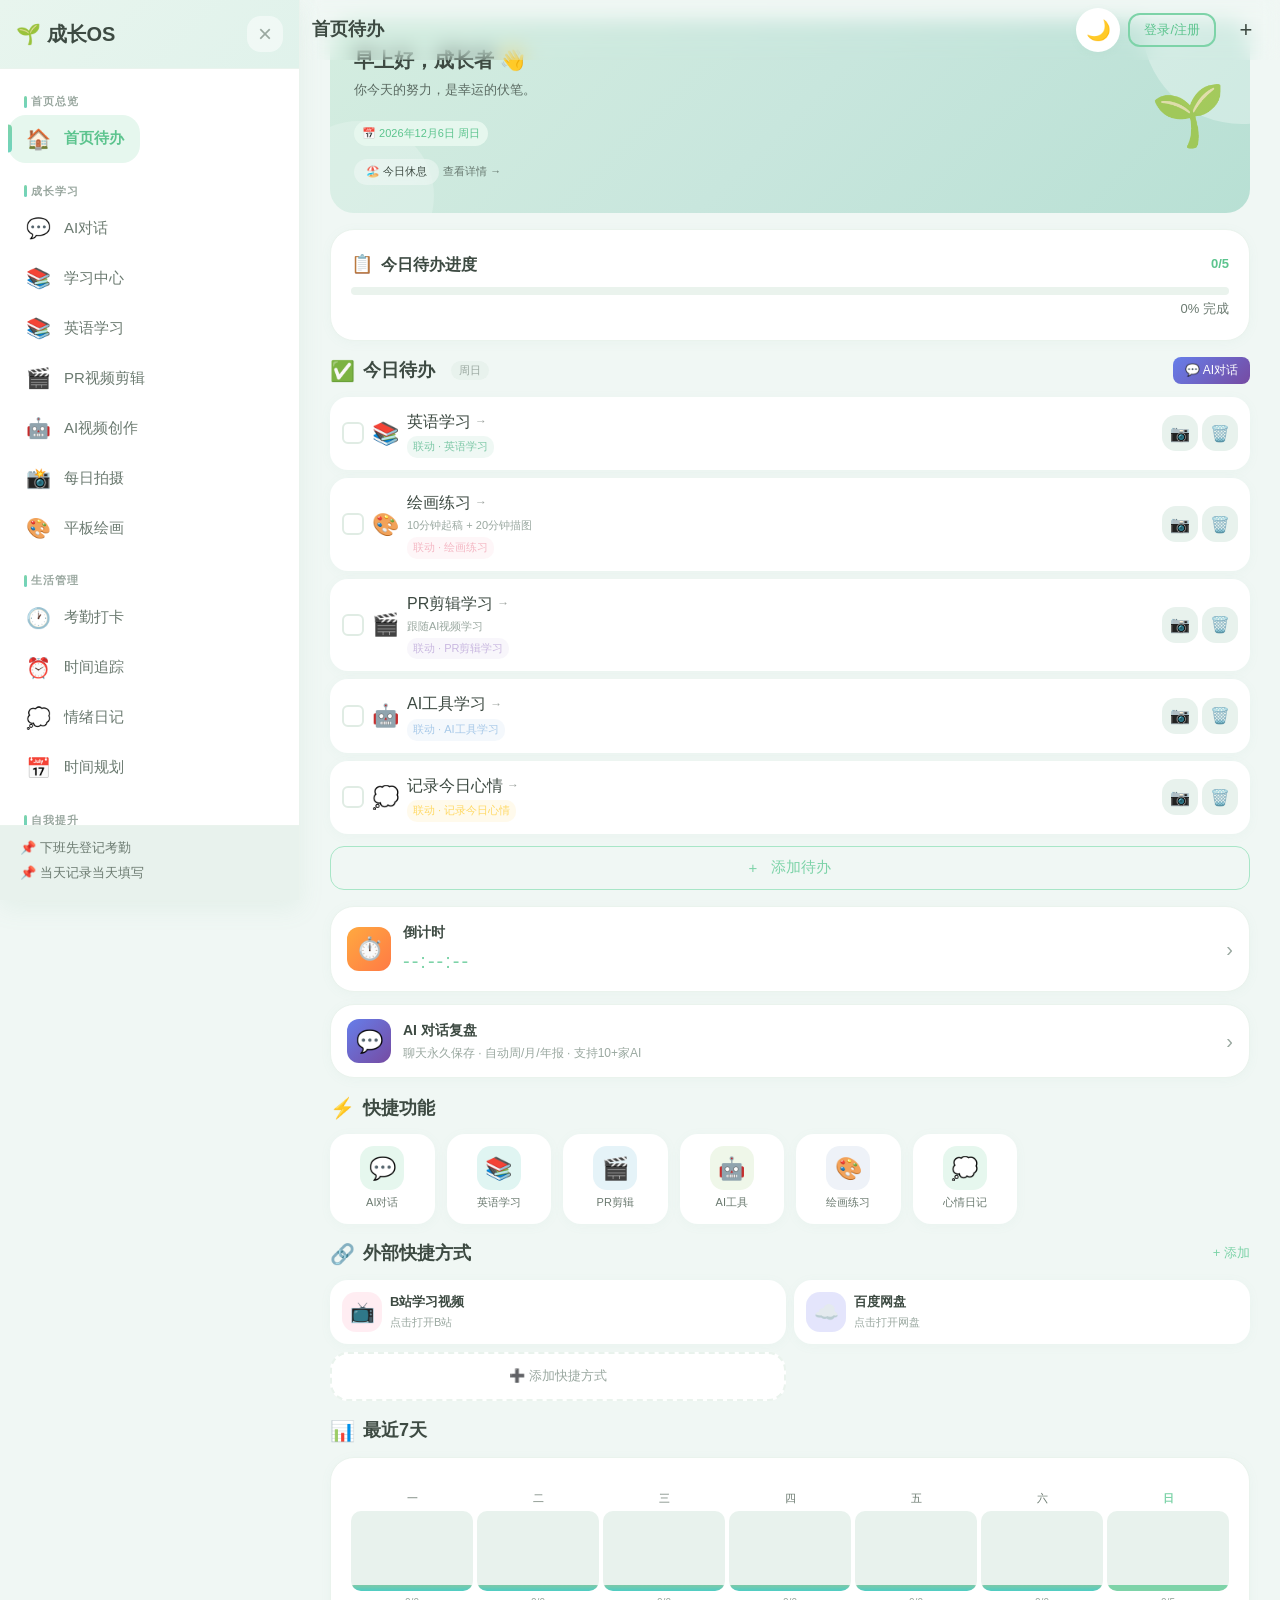
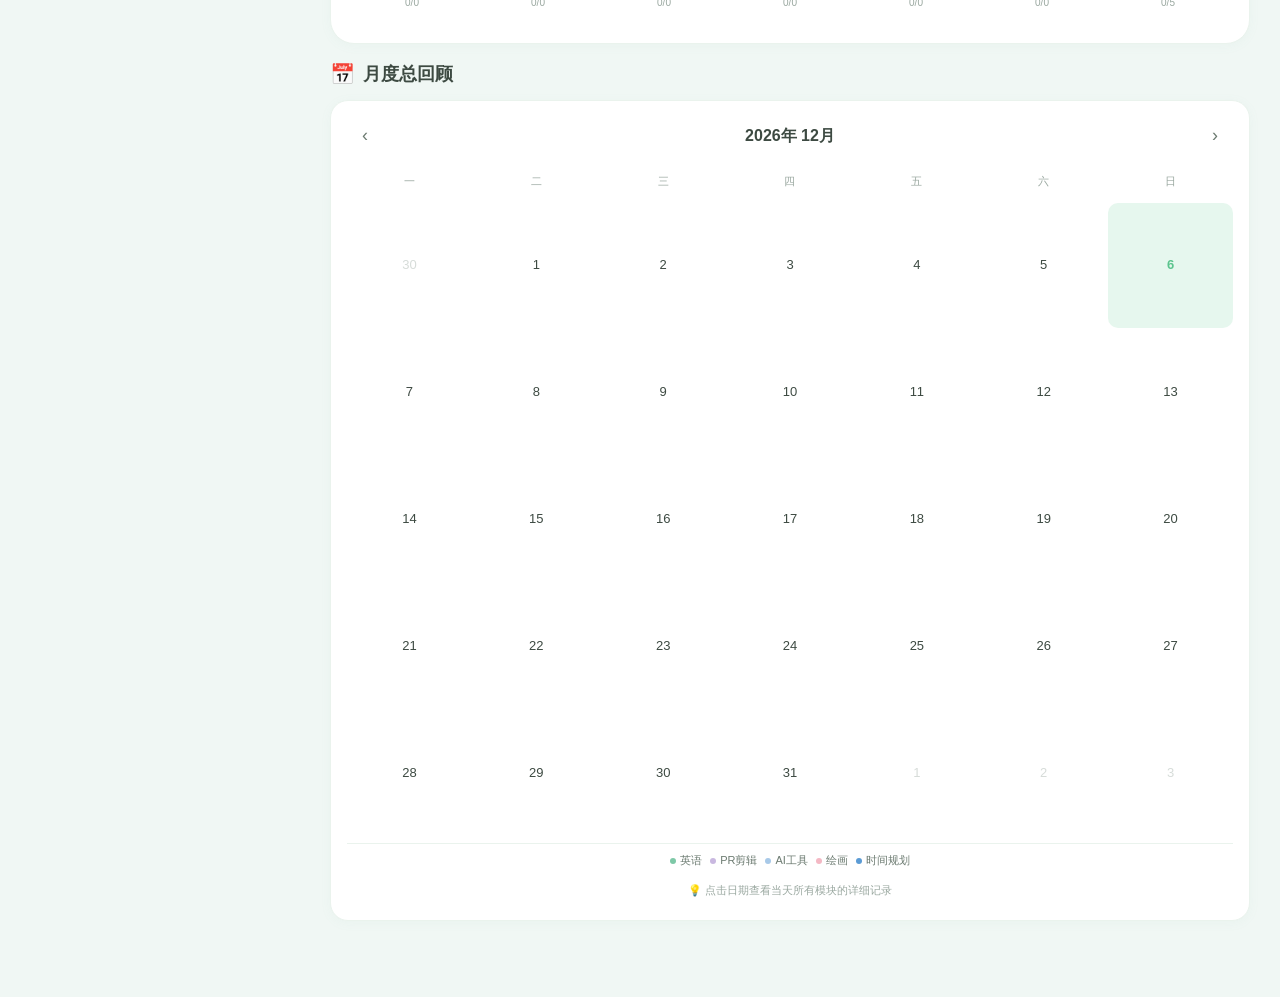
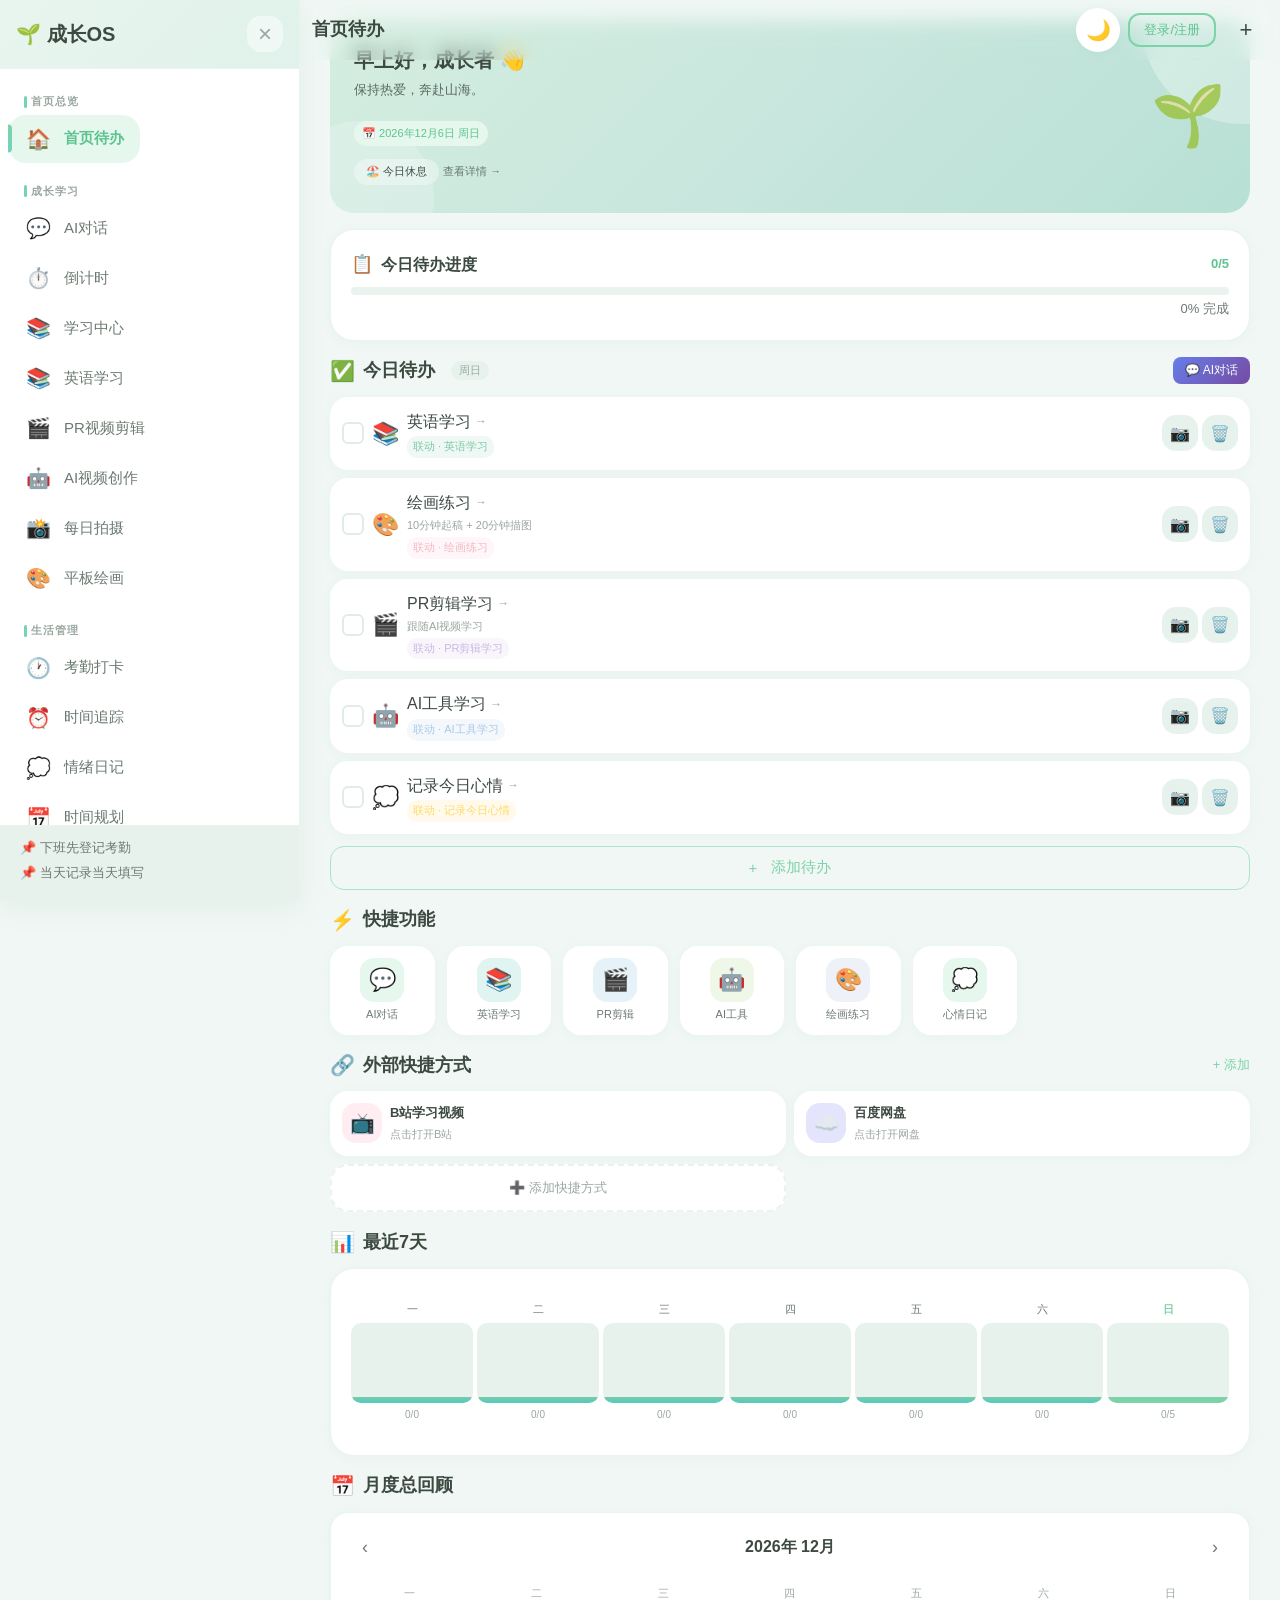
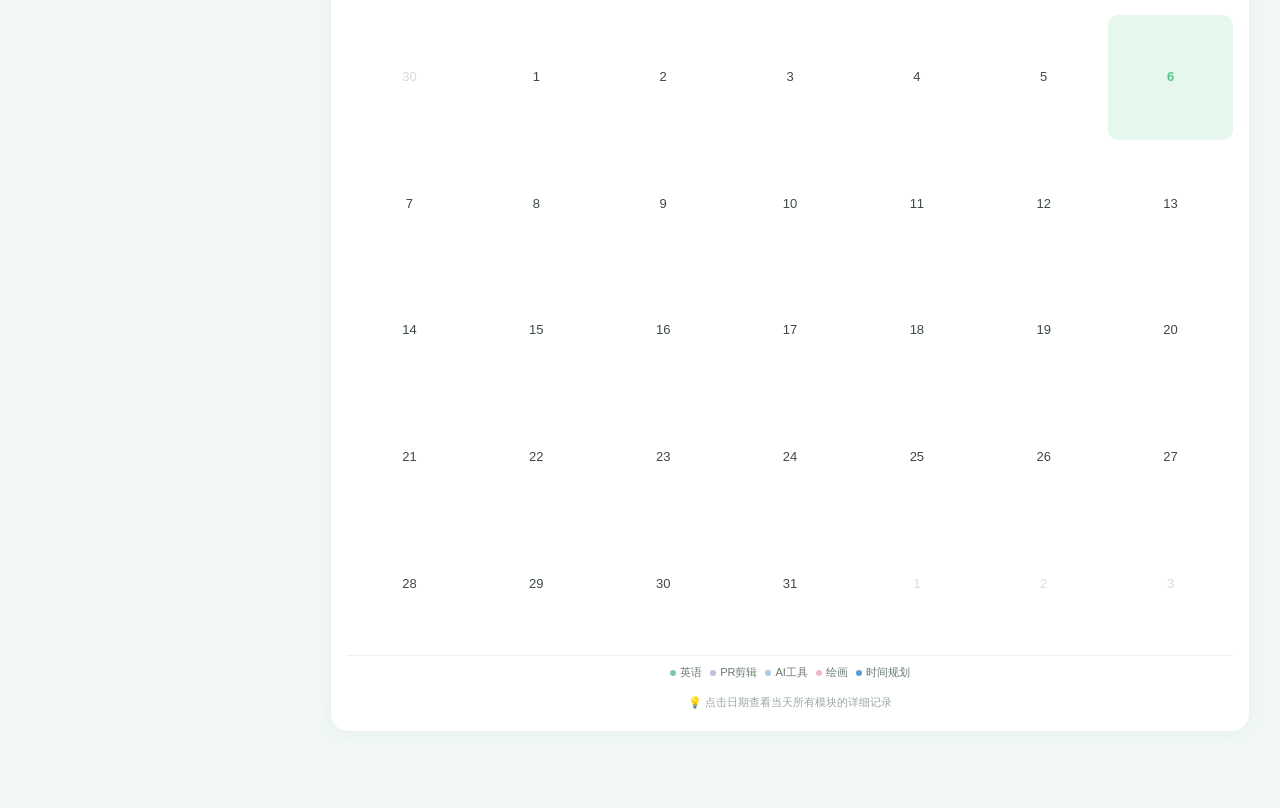
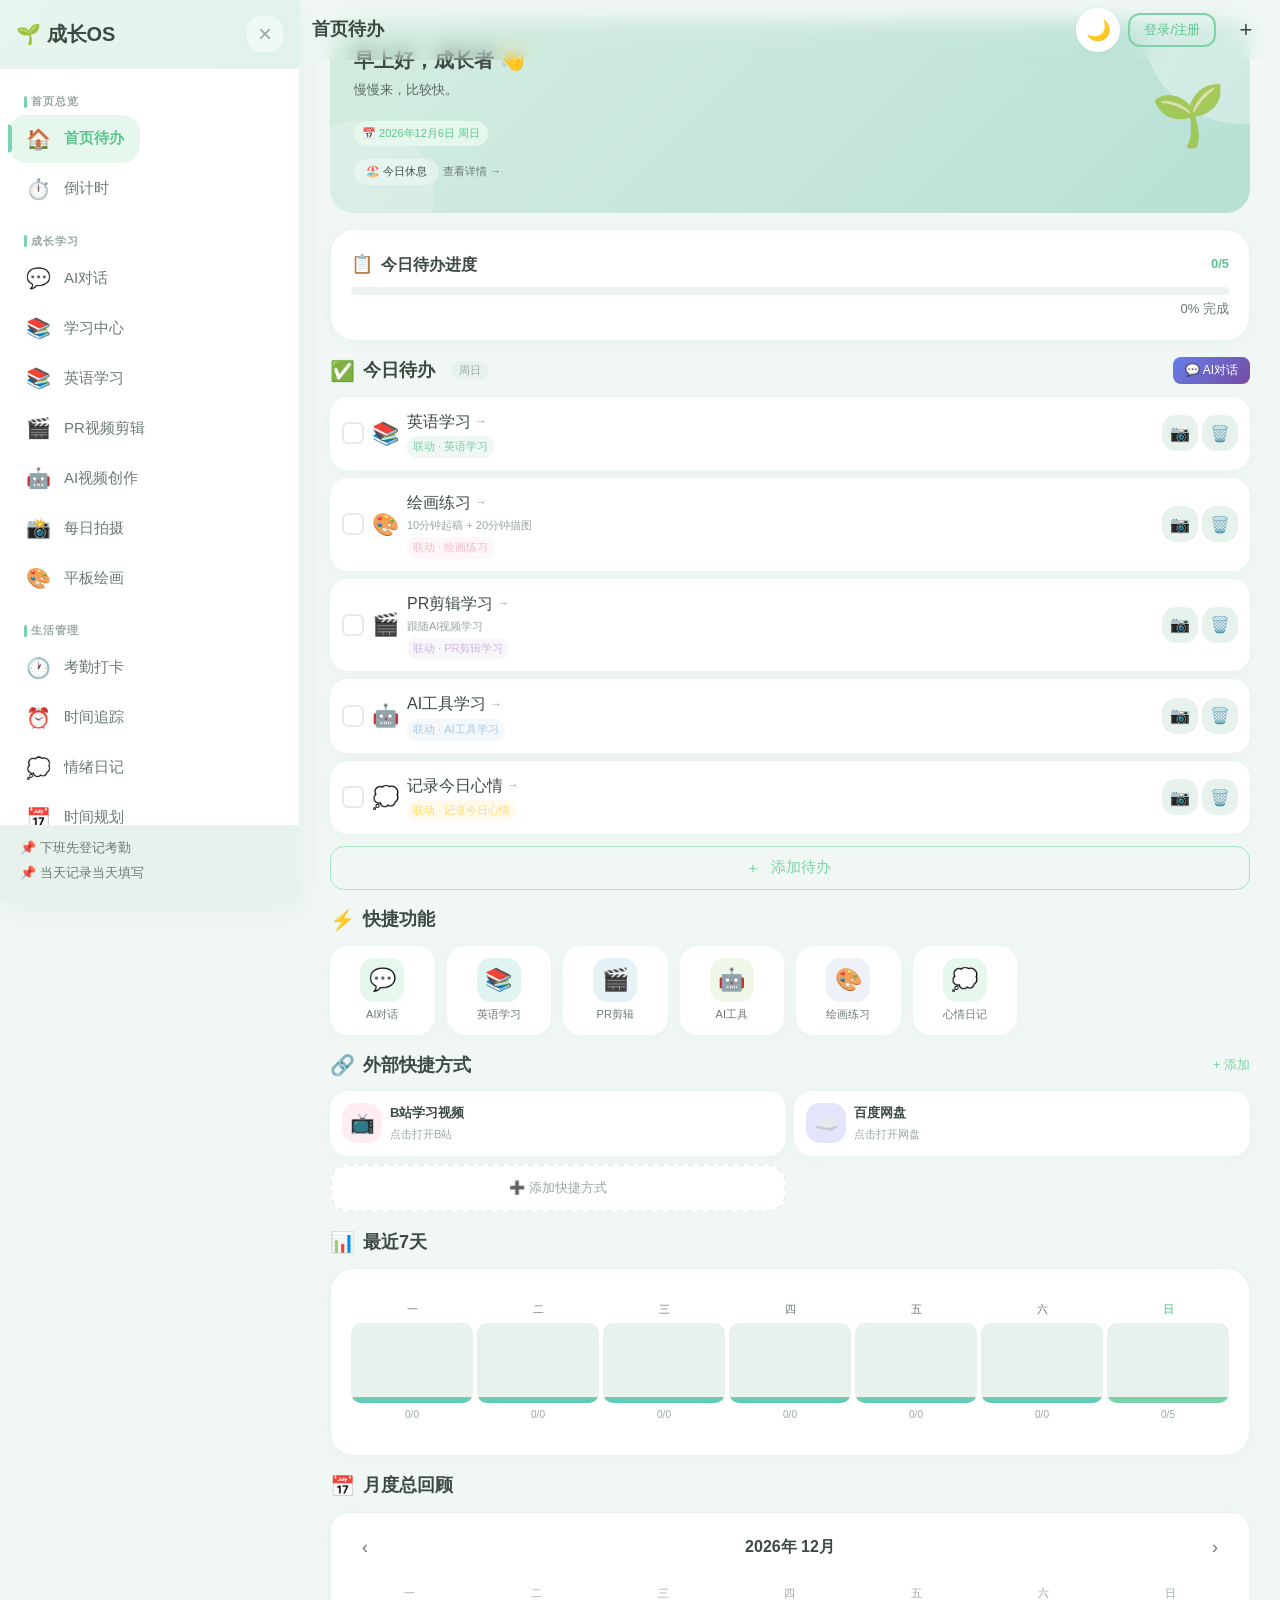
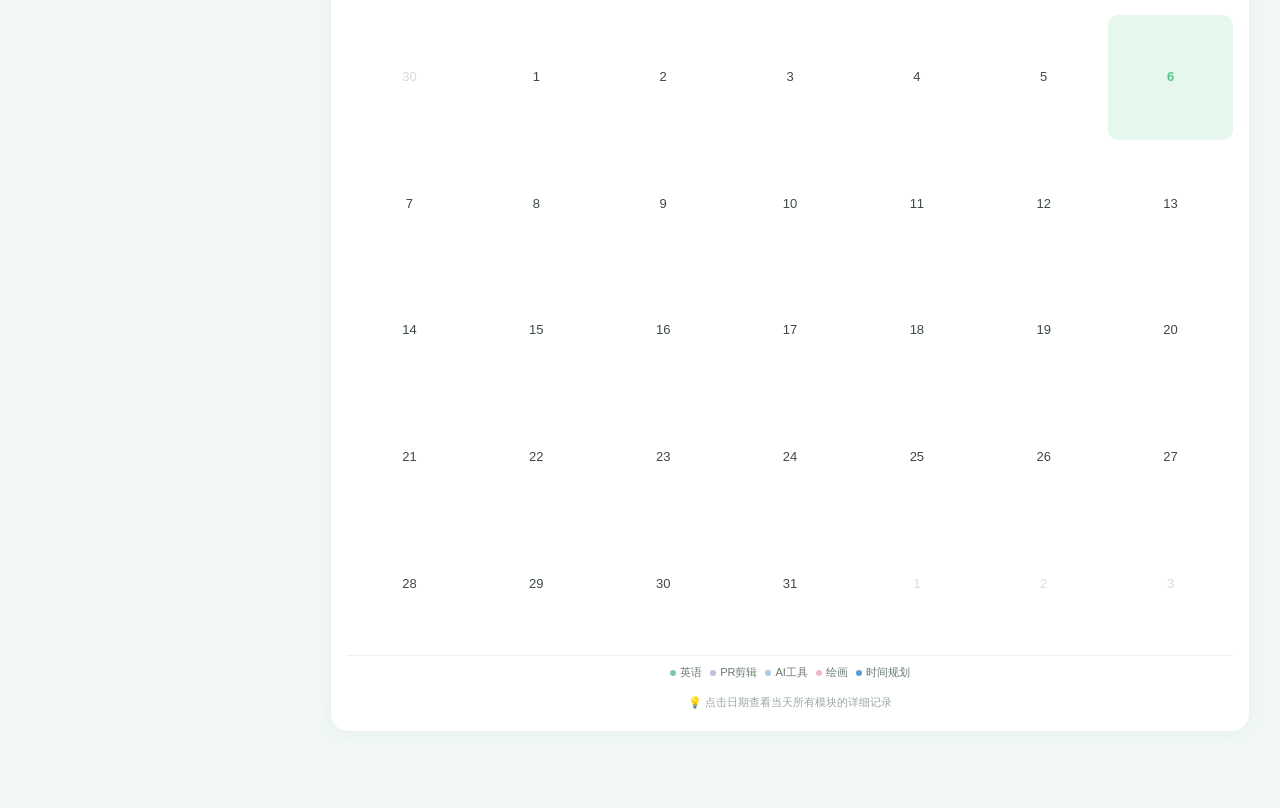
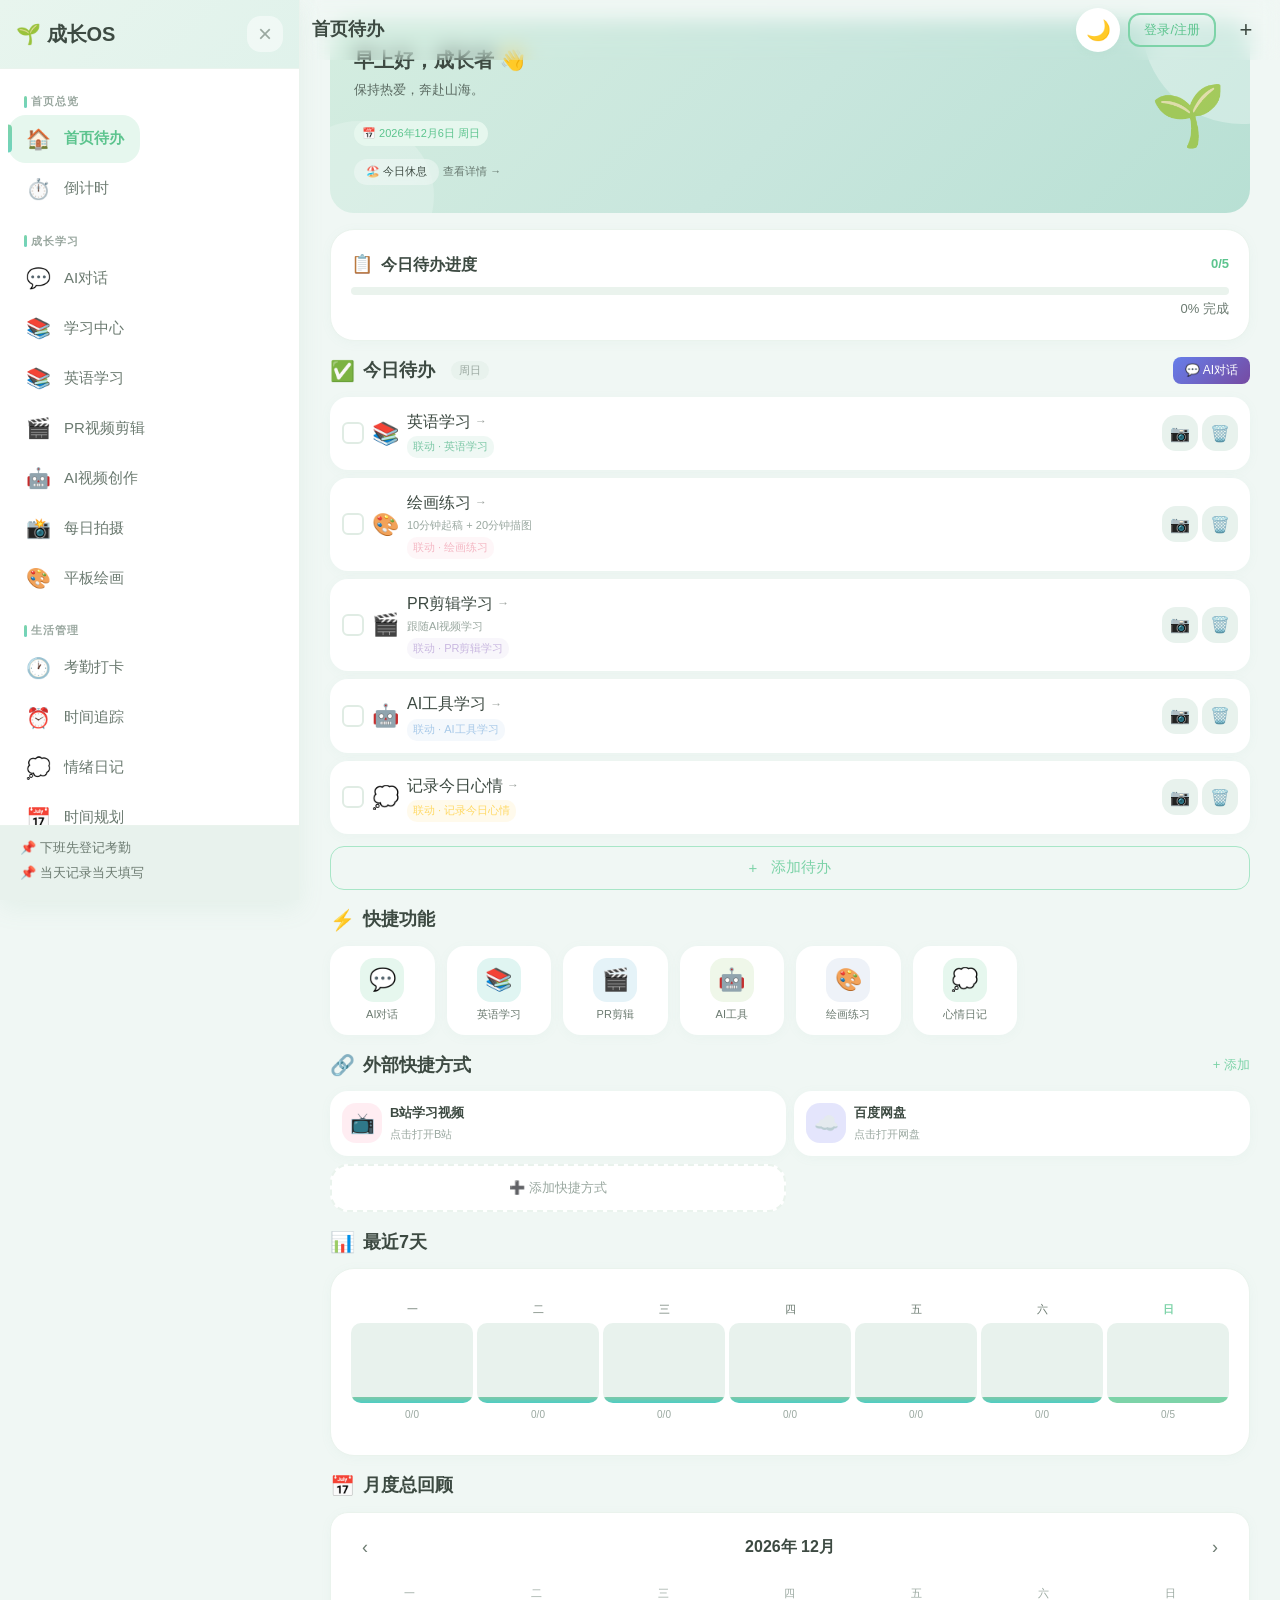
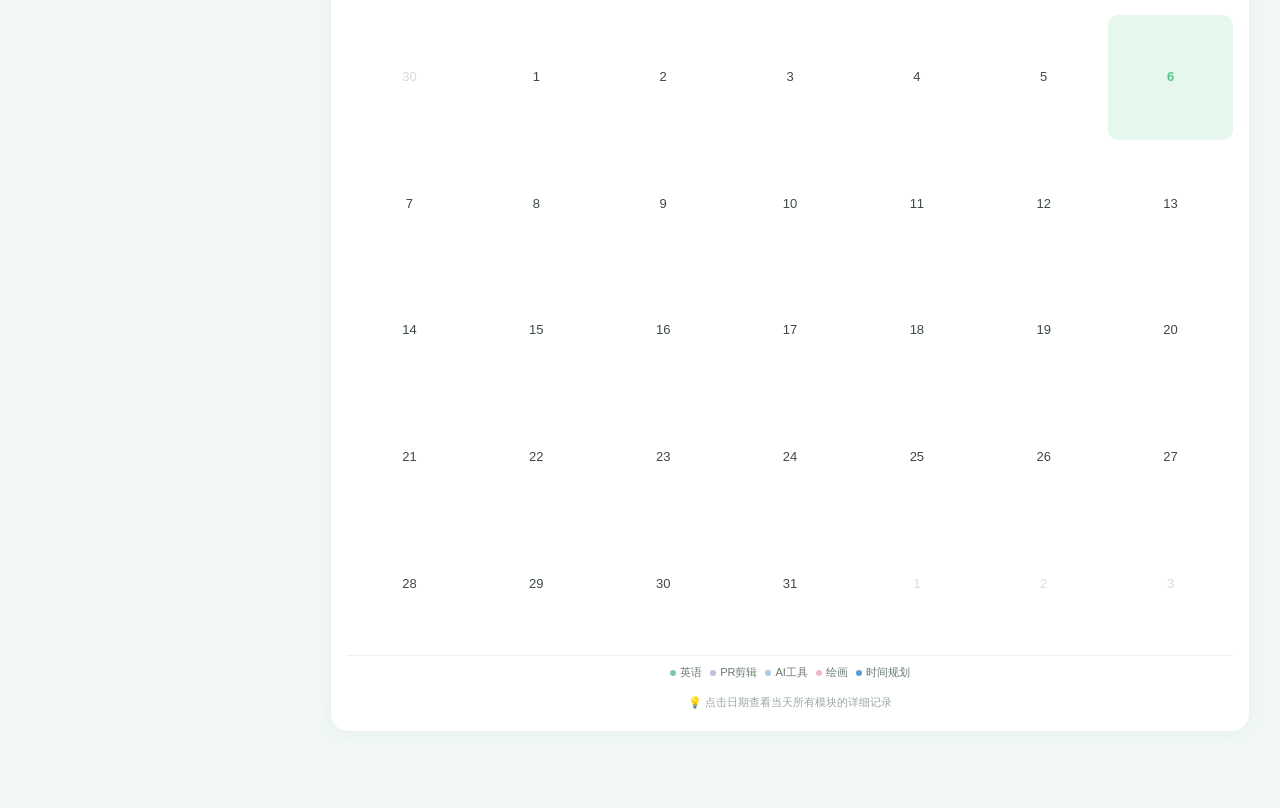
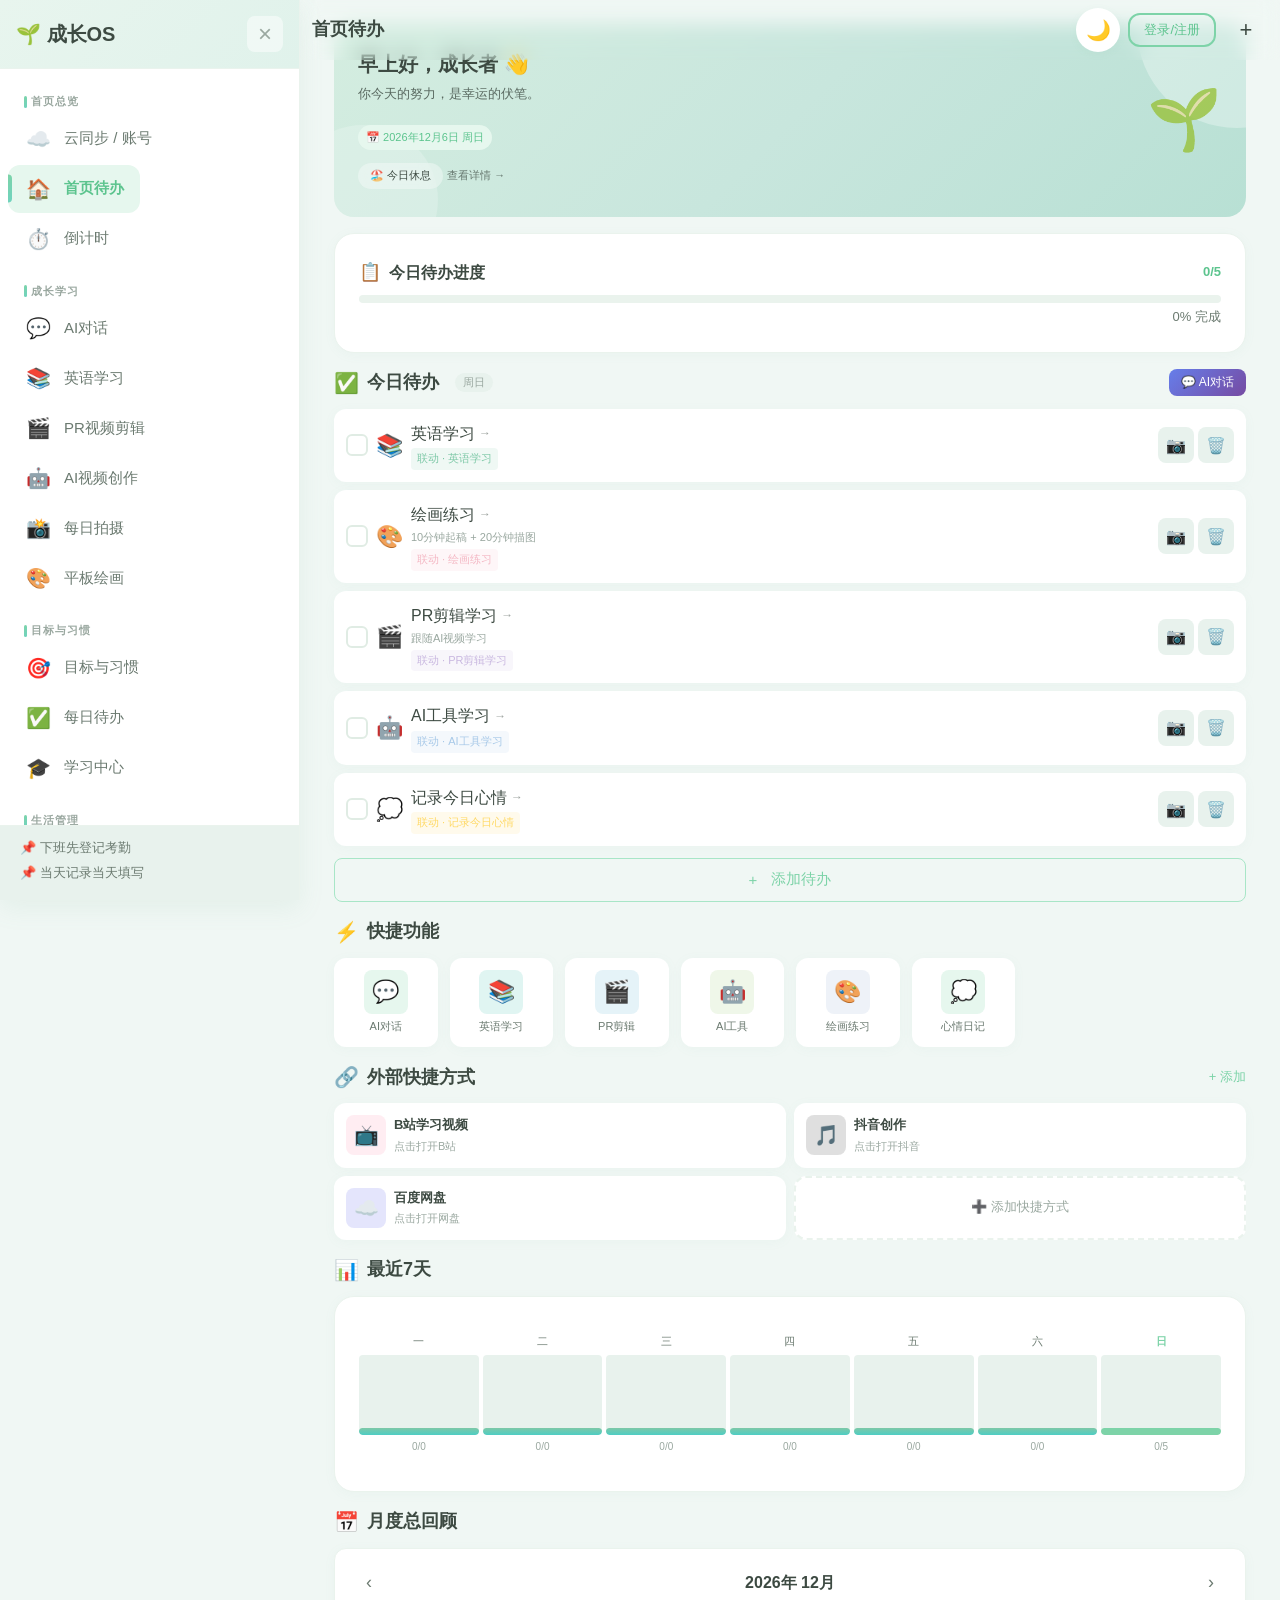
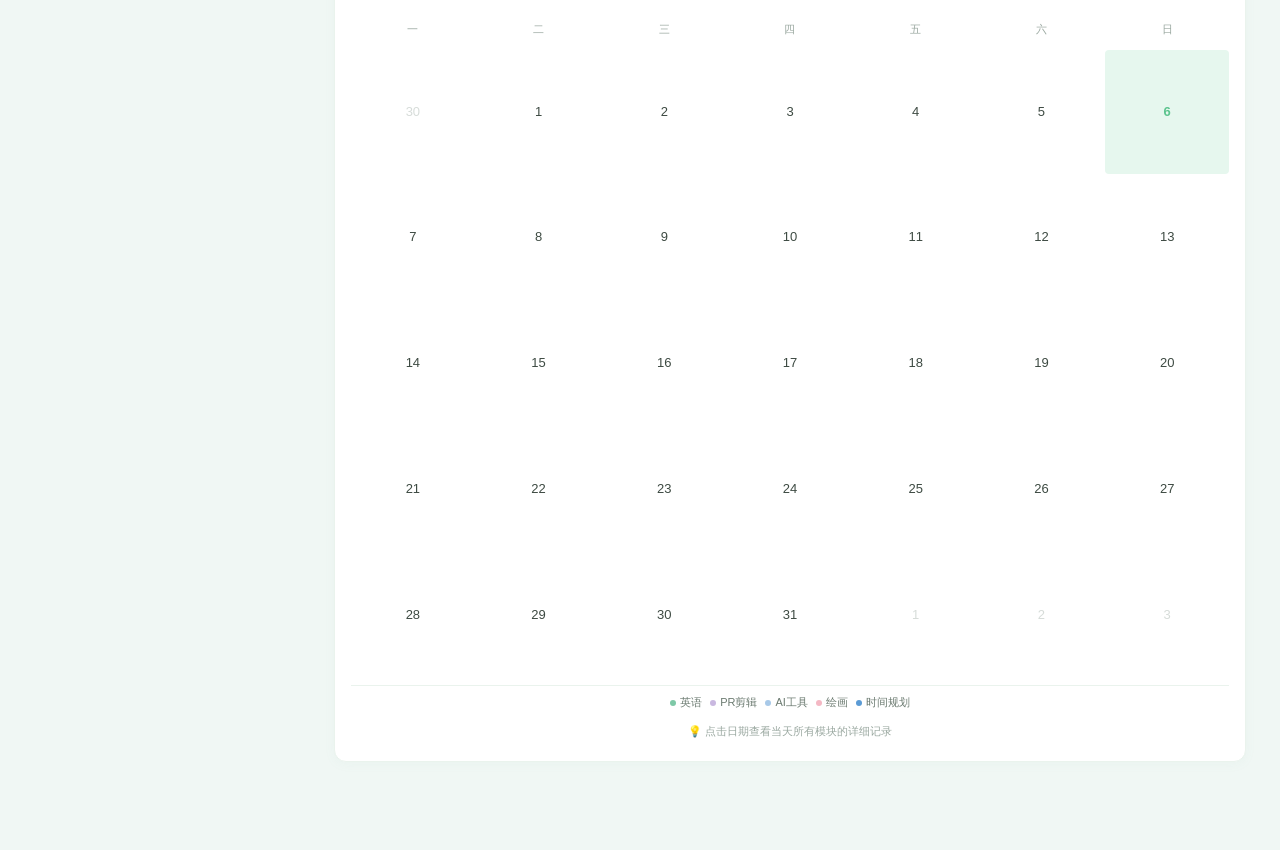
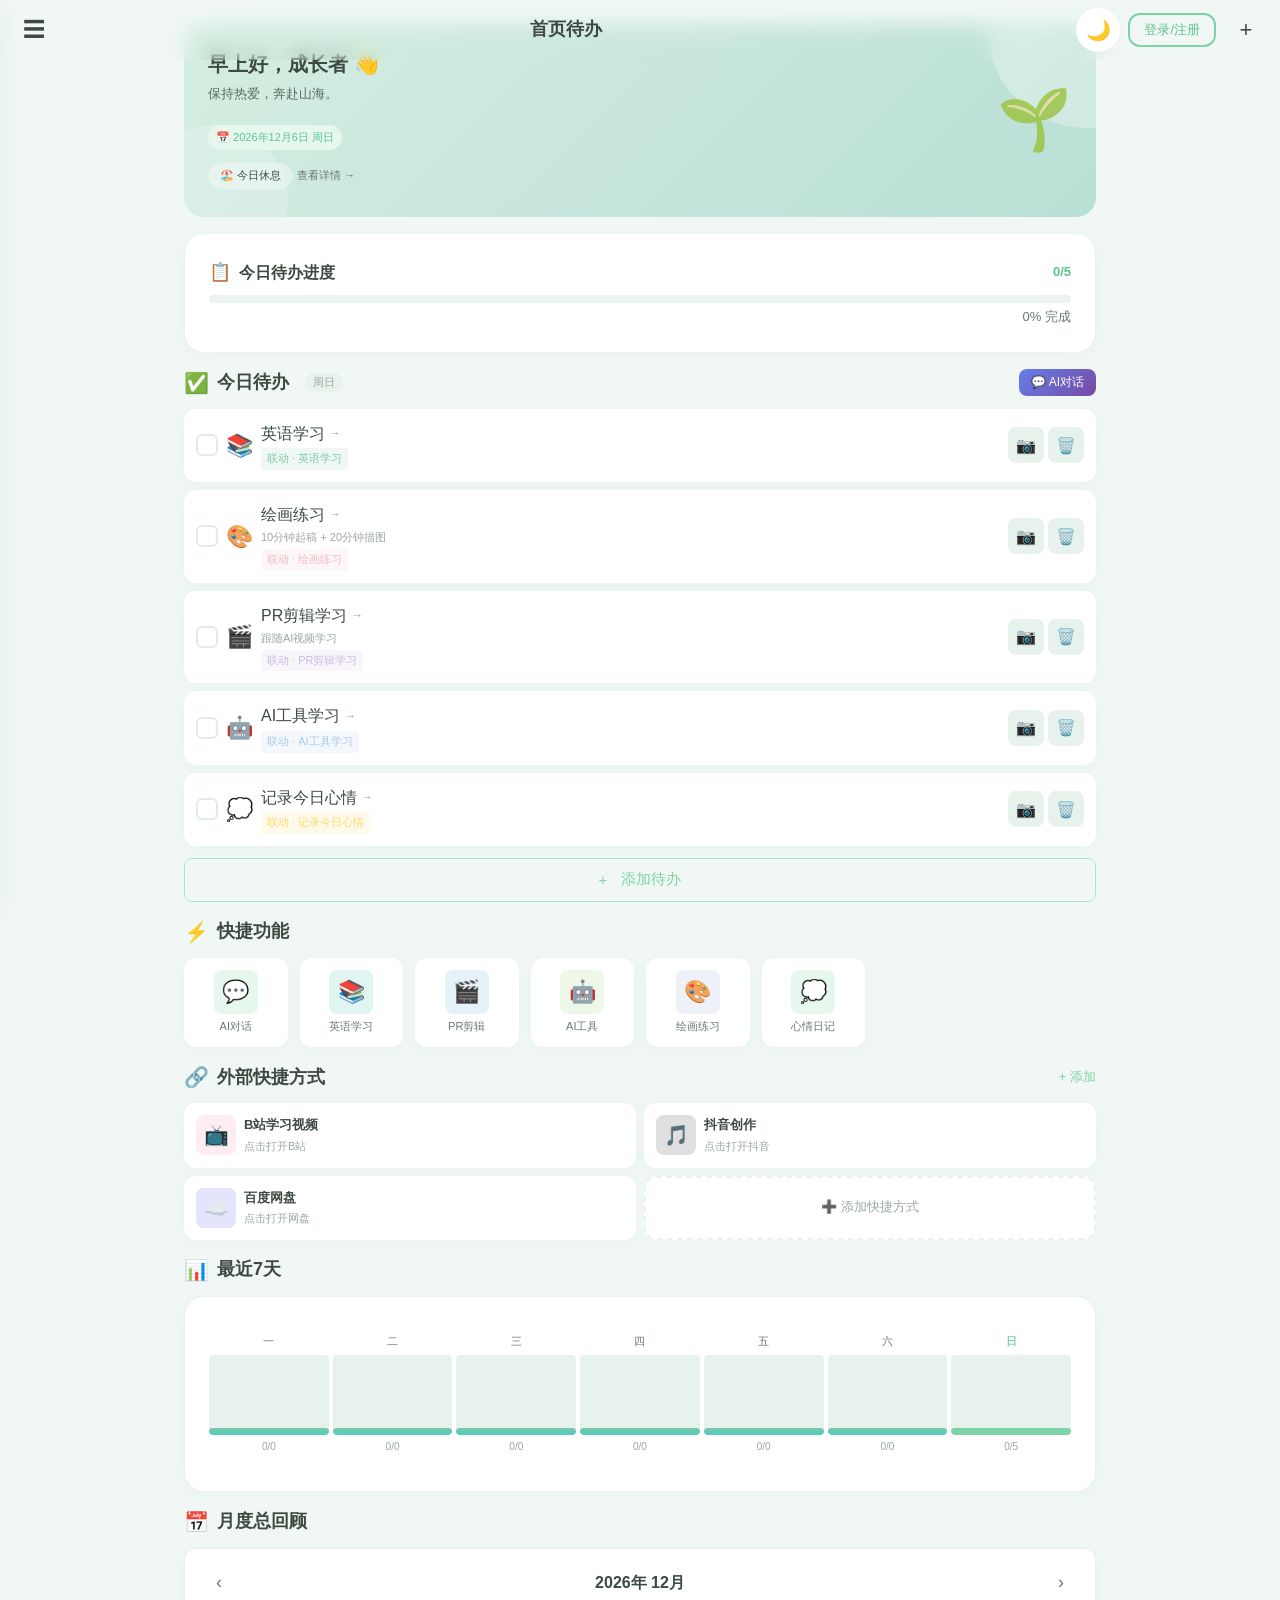
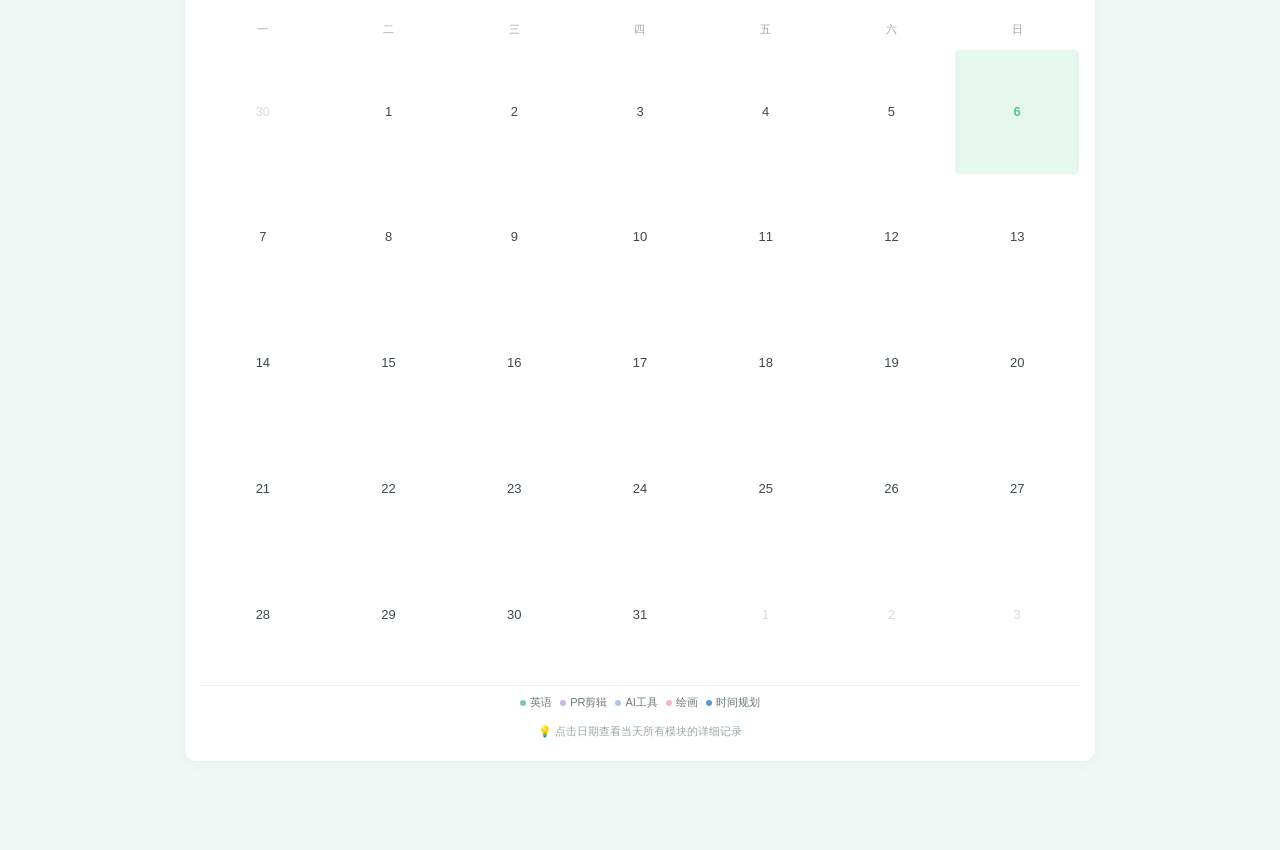
